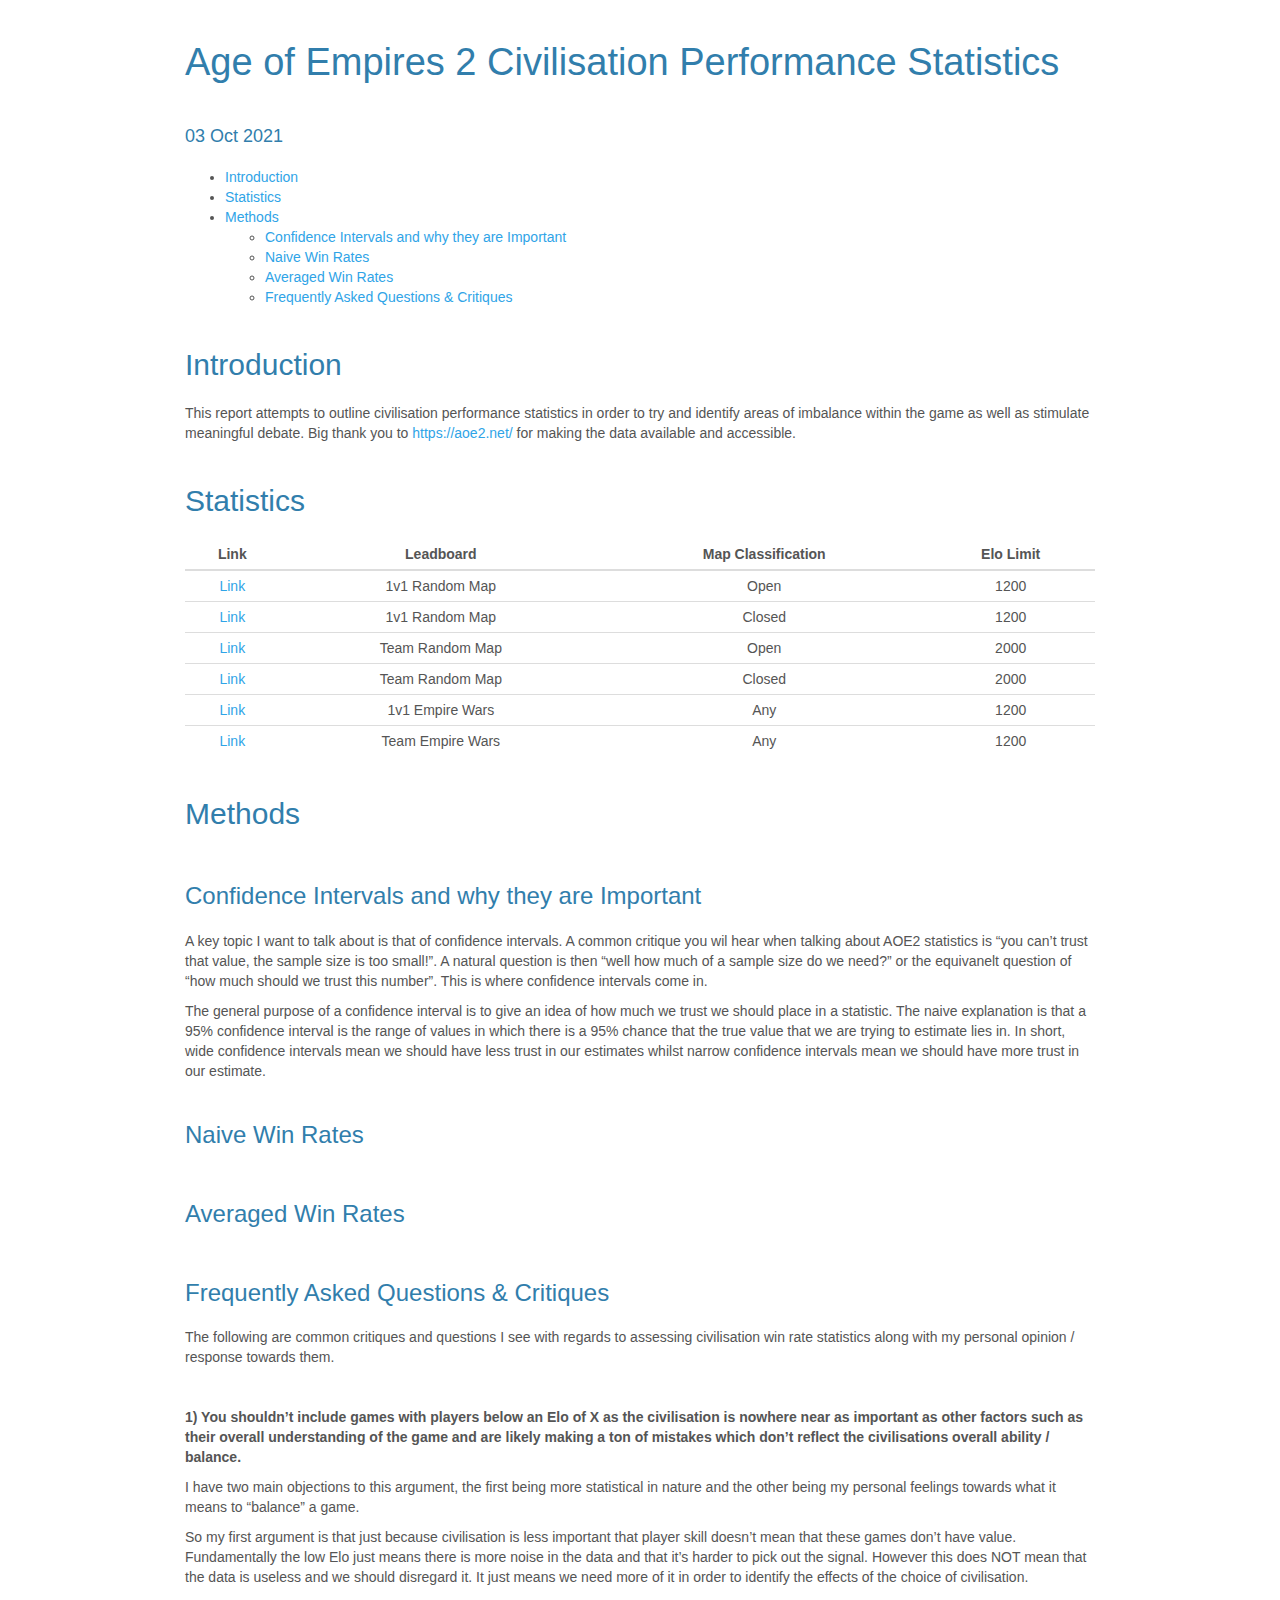
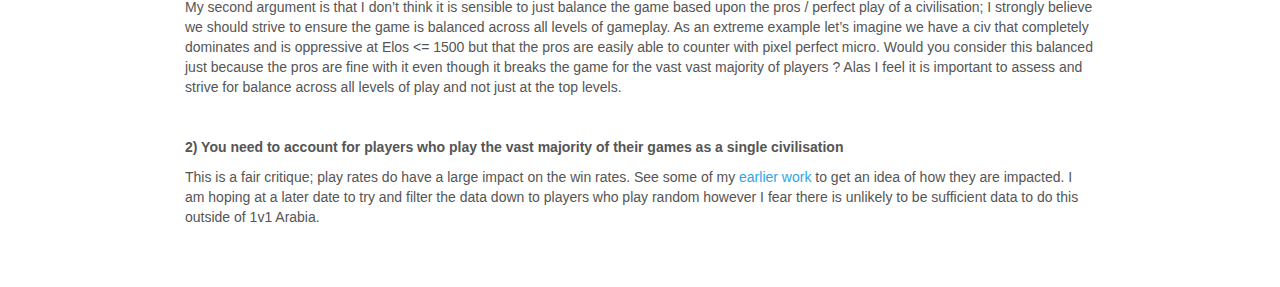
==== outputs/index.html @ db95873b "v2 more update" ====
<!DOCTYPE html>

<html>

<head>

<meta charset="utf-8" />
<meta name="generator" content="pandoc" />
<meta http-equiv="X-UA-Compatible" content="IE=EDGE" />



<meta name="date" content="2021-10-03" />

<title>Age of Empires 2 Civilisation Performance Statistics</title>

<script>/*! jQuery v1.11.3 | (c) 2005, 2015 jQuery Foundation, Inc. | jquery.org/license */
!function(a,b){"object"==typeof module&&"object"==typeof module.exports?module.exports=a.document?b(a,!0):function(a){if(!a.document)throw new Error("jQuery requires a window with a document");return b(a)}:b(a)}("undefined"!=typeof window?window:this,function(a,b){var c=[],d=c.slice,e=c.concat,f=c.push,g=c.indexOf,h={},i=h.toString,j=h.hasOwnProperty,k={},l="1.11.3",m=function(a,b){return new m.fn.init(a,b)},n=/^[\s\uFEFF\xA0]+|[\s\uFEFF\xA0]+$/g,o=/^-ms-/,p=/-([\da-z])/gi,q=function(a,b){return b.toUpperCase()};m.fn=m.prototype={jquery:l,constructor:m,selector:"",length:0,toArray:function(){return d.call(this)},get:function(a){return null!=a?0>a?this[a+this.length]:this[a]:d.call(this)},pushStack:function(a){var b=m.merge(this.constructor(),a);return b.prevObject=this,b.context=this.context,b},each:function(a,b){return m.each(this,a,b)},map:function(a){return this.pushStack(m.map(this,function(b,c){return a.call(b,c,b)}))},slice:function(){return this.pushStack(d.apply(this,arguments))},first:function(){return this.eq(0)},last:function(){return this.eq(-1)},eq:function(a){var b=this.length,c=+a+(0>a?b:0);return this.pushStack(c>=0&&b>c?[this[c]]:[])},end:function(){return this.prevObject||this.constructor(null)},push:f,sort:c.sort,splice:c.splice},m.extend=m.fn.extend=function(){var a,b,c,d,e,f,g=arguments[0]||{},h=1,i=arguments.length,j=!1;for("boolean"==typeof g&&(j=g,g=arguments[h]||{},h++),"object"==typeof g||m.isFunction(g)||(g={}),h===i&&(g=this,h--);i>h;h++)if(null!=(e=arguments[h]))for(d in e)a=g[d],c=e[d],g!==c&&(j&&c&&(m.isPlainObject(c)||(b=m.isArray(c)))?(b?(b=!1,f=a&&m.isArray(a)?a:[]):f=a&&m.isPlainObject(a)?a:{},g[d]=m.extend(j,f,c)):void 0!==c&&(g[d]=c));return g},m.extend({expando:"jQuery"+(l+Math.random()).replace(/\D/g,""),isReady:!0,error:function(a){throw new Error(a)},noop:function(){},isFunction:function(a){return"function"===m.type(a)},isArray:Array.isArray||function(a){return"array"===m.type(a)},isWindow:function(a){return null!=a&&a==a.window},isNumeric:function(a){return!m.isArray(a)&&a-parseFloat(a)+1>=0},isEmptyObject:function(a){var b;for(b in a)return!1;return!0},isPlainObject:function(a){var b;if(!a||"object"!==m.type(a)||a.nodeType||m.isWindow(a))return!1;try{if(a.constructor&&!j.call(a,"constructor")&&!j.call(a.constructor.prototype,"isPrototypeOf"))return!1}catch(c){return!1}if(k.ownLast)for(b in a)return j.call(a,b);for(b in a);return void 0===b||j.call(a,b)},type:function(a){return null==a?a+"":"object"==typeof a||"function"==typeof a?h[i.call(a)]||"object":typeof a},globalEval:function(b){b&&m.trim(b)&&(a.execScript||function(b){a.eval.call(a,b)})(b)},camelCase:function(a){return a.replace(o,"ms-").replace(p,q)},nodeName:function(a,b){return a.nodeName&&a.nodeName.toLowerCase()===b.toLowerCase()},each:function(a,b,c){var d,e=0,f=a.length,g=r(a);if(c){if(g){for(;f>e;e++)if(d=b.apply(a[e],c),d===!1)break}else for(e in a)if(d=b.apply(a[e],c),d===!1)break}else if(g){for(;f>e;e++)if(d=b.call(a[e],e,a[e]),d===!1)break}else for(e in a)if(d=b.call(a[e],e,a[e]),d===!1)break;return a},trim:function(a){return null==a?"":(a+"").replace(n,"")},makeArray:function(a,b){var c=b||[];return null!=a&&(r(Object(a))?m.merge(c,"string"==typeof a?[a]:a):f.call(c,a)),c},inArray:function(a,b,c){var d;if(b){if(g)return g.call(b,a,c);for(d=b.length,c=c?0>c?Math.max(0,d+c):c:0;d>c;c++)if(c in b&&b[c]===a)return c}return-1},merge:function(a,b){var c=+b.length,d=0,e=a.length;while(c>d)a[e++]=b[d++];if(c!==c)while(void 0!==b[d])a[e++]=b[d++];return a.length=e,a},grep:function(a,b,c){for(var d,e=[],f=0,g=a.length,h=!c;g>f;f++)d=!b(a[f],f),d!==h&&e.push(a[f]);return e},map:function(a,b,c){var d,f=0,g=a.length,h=r(a),i=[];if(h)for(;g>f;f++)d=b(a[f],f,c),null!=d&&i.push(d);else for(f in a)d=b(a[f],f,c),null!=d&&i.push(d);return e.apply([],i)},guid:1,proxy:function(a,b){var c,e,f;return"string"==typeof b&&(f=a[b],b=a,a=f),m.isFunction(a)?(c=d.call(arguments,2),e=function(){return a.apply(b||this,c.concat(d.call(arguments)))},e.guid=a.guid=a.guid||m.guid++,e):void 0},now:function(){return+new Date},support:k}),m.each("Boolean Number String Function Array Date RegExp Object Error".split(" "),function(a,b){h["[object "+b+"]"]=b.toLowerCase()});function r(a){var b="length"in a&&a.length,c=m.type(a);return"function"===c||m.isWindow(a)?!1:1===a.nodeType&&b?!0:"array"===c||0===b||"number"==typeof b&&b>0&&b-1 in a}var s=function(a){var b,c,d,e,f,g,h,i,j,k,l,m,n,o,p,q,r,s,t,u="sizzle"+1*new Date,v=a.document,w=0,x=0,y=ha(),z=ha(),A=ha(),B=function(a,b){return a===b&&(l=!0),0},C=1<<31,D={}.hasOwnProperty,E=[],F=E.pop,G=E.push,H=E.push,I=E.slice,J=function(a,b){for(var c=0,d=a.length;d>c;c++)if(a[c]===b)return c;return-1},K="checked|selected|async|autofocus|autoplay|controls|defer|disabled|hidden|ismap|loop|multiple|open|readonly|required|scoped",L="[\\x20\\t\\r\\n\\f]",M="(?:\\\\.|[\\w-]|[^\\x00-\\xa0])+",N=M.replace("w","w#"),O="\\["+L+"*("+M+")(?:"+L+"*([*^$|!~]?=)"+L+"*(?:'((?:\\\\.|[^\\\\'])*)'|\"((?:\\\\.|[^\\\\\"])*)\"|("+N+"))|)"+L+"*\\]",P=":("+M+")(?:\\((('((?:\\\\.|[^\\\\'])*)'|\"((?:\\\\.|[^\\\\\"])*)\")|((?:\\\\.|[^\\\\()[\\]]|"+O+")*)|.*)\\)|)",Q=new RegExp(L+"+","g"),R=new RegExp("^"+L+"+|((?:^|[^\\\\])(?:\\\\.)*)"+L+"+$","g"),S=new RegExp("^"+L+"*,"+L+"*"),T=new RegExp("^"+L+"*([>+~]|"+L+")"+L+"*"),U=new RegExp("="+L+"*([^\\]'\"]*?)"+L+"*\\]","g"),V=new RegExp(P),W=new RegExp("^"+N+"$"),X={ID:new RegExp("^#("+M+")"),CLASS:new RegExp("^\\.("+M+")"),TAG:new RegExp("^("+M.replace("w","w*")+")"),ATTR:new RegExp("^"+O),PSEUDO:new RegExp("^"+P),CHILD:new RegExp("^:(only|first|last|nth|nth-last)-(child|of-type)(?:\\("+L+"*(even|odd|(([+-]|)(\\d*)n|)"+L+"*(?:([+-]|)"+L+"*(\\d+)|))"+L+"*\\)|)","i"),bool:new RegExp("^(?:"+K+")$","i"),needsContext:new RegExp("^"+L+"*[>+~]|:(even|odd|eq|gt|lt|nth|first|last)(?:\\("+L+"*((?:-\\d)?\\d*)"+L+"*\\)|)(?=[^-]|$)","i")},Y=/^(?:input|select|textarea|button)$/i,Z=/^h\d$/i,$=/^[^{]+\{\s*\[native \w/,_=/^(?:#([\w-]+)|(\w+)|\.([\w-]+))$/,aa=/[+~]/,ba=/'|\\/g,ca=new RegExp("\\\\([\\da-f]{1,6}"+L+"?|("+L+")|.)","ig"),da=function(a,b,c){var d="0x"+b-65536;return d!==d||c?b:0>d?String.fromCharCode(d+65536):String.fromCharCode(d>>10|55296,1023&d|56320)},ea=function(){m()};try{H.apply(E=I.call(v.childNodes),v.childNodes),E[v.childNodes.length].nodeType}catch(fa){H={apply:E.length?function(a,b){G.apply(a,I.call(b))}:function(a,b){var c=a.length,d=0;while(a[c++]=b[d++]);a.length=c-1}}}function ga(a,b,d,e){var f,h,j,k,l,o,r,s,w,x;if((b?b.ownerDocument||b:v)!==n&&m(b),b=b||n,d=d||[],k=b.nodeType,"string"!=typeof a||!a||1!==k&&9!==k&&11!==k)return d;if(!e&&p){if(11!==k&&(f=_.exec(a)))if(j=f[1]){if(9===k){if(h=b.getElementById(j),!h||!h.parentNode)return d;if(h.id===j)return d.push(h),d}else if(b.ownerDocument&&(h=b.ownerDocument.getElementById(j))&&t(b,h)&&h.id===j)return d.push(h),d}else{if(f[2])return H.apply(d,b.getElementsByTagName(a)),d;if((j=f[3])&&c.getElementsByClassName)return H.apply(d,b.getElementsByClassName(j)),d}if(c.qsa&&(!q||!q.test(a))){if(s=r=u,w=b,x=1!==k&&a,1===k&&"object"!==b.nodeName.toLowerCase()){o=g(a),(r=b.getAttribute("id"))?s=r.replace(ba,"\\$&"):b.setAttribute("id",s),s="[id='"+s+"'] ",l=o.length;while(l--)o[l]=s+ra(o[l]);w=aa.test(a)&&pa(b.parentNode)||b,x=o.join(",")}if(x)try{return H.apply(d,w.querySelectorAll(x)),d}catch(y){}finally{r||b.removeAttribute("id")}}}return i(a.replace(R,"$1"),b,d,e)}function ha(){var a=[];function b(c,e){return a.push(c+" ")>d.cacheLength&&delete b[a.shift()],b[c+" "]=e}return b}function ia(a){return a[u]=!0,a}function ja(a){var b=n.createElement("div");try{return!!a(b)}catch(c){return!1}finally{b.parentNode&&b.parentNode.removeChild(b),b=null}}function ka(a,b){var c=a.split("|"),e=a.length;while(e--)d.attrHandle[c[e]]=b}function la(a,b){var c=b&&a,d=c&&1===a.nodeType&&1===b.nodeType&&(~b.sourceIndex||C)-(~a.sourceIndex||C);if(d)return d;if(c)while(c=c.nextSibling)if(c===b)return-1;return a?1:-1}function ma(a){return function(b){var c=b.nodeName.toLowerCase();return"input"===c&&b.type===a}}function na(a){return function(b){var c=b.nodeName.toLowerCase();return("input"===c||"button"===c)&&b.type===a}}function oa(a){return ia(function(b){return b=+b,ia(function(c,d){var e,f=a([],c.length,b),g=f.length;while(g--)c[e=f[g]]&&(c[e]=!(d[e]=c[e]))})})}function pa(a){return a&&"undefined"!=typeof a.getElementsByTagName&&a}c=ga.support={},f=ga.isXML=function(a){var b=a&&(a.ownerDocument||a).documentElement;return b?"HTML"!==b.nodeName:!1},m=ga.setDocument=function(a){var b,e,g=a?a.ownerDocument||a:v;return g!==n&&9===g.nodeType&&g.documentElement?(n=g,o=g.documentElement,e=g.defaultView,e&&e!==e.top&&(e.addEventListener?e.addEventListener("unload",ea,!1):e.attachEvent&&e.attachEvent("onunload",ea)),p=!f(g),c.attributes=ja(function(a){return a.className="i",!a.getAttribute("className")}),c.getElementsByTagName=ja(function(a){return a.appendChild(g.createComment("")),!a.getElementsByTagName("*").length}),c.getElementsByClassName=$.test(g.getElementsByClassName),c.getById=ja(function(a){return o.appendChild(a).id=u,!g.getElementsByName||!g.getElementsByName(u).length}),c.getById?(d.find.ID=function(a,b){if("undefined"!=typeof b.getElementById&&p){var c=b.getElementById(a);return c&&c.parentNode?[c]:[]}},d.filter.ID=function(a){var b=a.replace(ca,da);return function(a){return a.getAttribute("id")===b}}):(delete d.find.ID,d.filter.ID=function(a){var b=a.replace(ca,da);return function(a){var c="undefined"!=typeof a.getAttributeNode&&a.getAttributeNode("id");return c&&c.value===b}}),d.find.TAG=c.getElementsByTagName?function(a,b){return"undefined"!=typeof b.getElementsByTagName?b.getElementsByTagName(a):c.qsa?b.querySelectorAll(a):void 0}:function(a,b){var c,d=[],e=0,f=b.getElementsByTagName(a);if("*"===a){while(c=f[e++])1===c.nodeType&&d.push(c);return d}return f},d.find.CLASS=c.getElementsByClassName&&function(a,b){return p?b.getElementsByClassName(a):void 0},r=[],q=[],(c.qsa=$.test(g.querySelectorAll))&&(ja(function(a){o.appendChild(a).innerHTML="<a id='"+u+"'></a><select id='"+u+"-\f]' msallowcapture=''><option selected=''></option></select>",a.querySelectorAll("[msallowcapture^='']").length&&q.push("[*^$]="+L+"*(?:''|\"\")"),a.querySelectorAll("[selected]").length||q.push("\\["+L+"*(?:value|"+K+")"),a.querySelectorAll("[id~="+u+"-]").length||q.push("~="),a.querySelectorAll(":checked").length||q.push(":checked"),a.querySelectorAll("a#"+u+"+*").length||q.push(".#.+[+~]")}),ja(function(a){var b=g.createElement("input");b.setAttribute("type","hidden"),a.appendChild(b).setAttribute("name","D"),a.querySelectorAll("[name=d]").length&&q.push("name"+L+"*[*^$|!~]?="),a.querySelectorAll(":enabled").length||q.push(":enabled",":disabled"),a.querySelectorAll("*,:x"),q.push(",.*:")})),(c.matchesSelector=$.test(s=o.matches||o.webkitMatchesSelector||o.mozMatchesSelector||o.oMatchesSelector||o.msMatchesSelector))&&ja(function(a){c.disconnectedMatch=s.call(a,"div"),s.call(a,"[s!='']:x"),r.push("!=",P)}),q=q.length&&new RegExp(q.join("|")),r=r.length&&new RegExp(r.join("|")),b=$.test(o.compareDocumentPosition),t=b||$.test(o.contains)?function(a,b){var c=9===a.nodeType?a.documentElement:a,d=b&&b.parentNode;return a===d||!(!d||1!==d.nodeType||!(c.contains?c.contains(d):a.compareDocumentPosition&&16&a.compareDocumentPosition(d)))}:function(a,b){if(b)while(b=b.parentNode)if(b===a)return!0;return!1},B=b?function(a,b){if(a===b)return l=!0,0;var d=!a.compareDocumentPosition-!b.compareDocumentPosition;return d?d:(d=(a.ownerDocument||a)===(b.ownerDocument||b)?a.compareDocumentPosition(b):1,1&d||!c.sortDetached&&b.compareDocumentPosition(a)===d?a===g||a.ownerDocument===v&&t(v,a)?-1:b===g||b.ownerDocument===v&&t(v,b)?1:k?J(k,a)-J(k,b):0:4&d?-1:1)}:function(a,b){if(a===b)return l=!0,0;var c,d=0,e=a.parentNode,f=b.parentNode,h=[a],i=[b];if(!e||!f)return a===g?-1:b===g?1:e?-1:f?1:k?J(k,a)-J(k,b):0;if(e===f)return la(a,b);c=a;while(c=c.parentNode)h.unshift(c);c=b;while(c=c.parentNode)i.unshift(c);while(h[d]===i[d])d++;return d?la(h[d],i[d]):h[d]===v?-1:i[d]===v?1:0},g):n},ga.matches=function(a,b){return ga(a,null,null,b)},ga.matchesSelector=function(a,b){if((a.ownerDocument||a)!==n&&m(a),b=b.replace(U,"='$1']"),!(!c.matchesSelector||!p||r&&r.test(b)||q&&q.test(b)))try{var d=s.call(a,b);if(d||c.disconnectedMatch||a.document&&11!==a.document.nodeType)return d}catch(e){}return ga(b,n,null,[a]).length>0},ga.contains=function(a,b){return(a.ownerDocument||a)!==n&&m(a),t(a,b)},ga.attr=function(a,b){(a.ownerDocument||a)!==n&&m(a);var e=d.attrHandle[b.toLowerCase()],f=e&&D.call(d.attrHandle,b.toLowerCase())?e(a,b,!p):void 0;return void 0!==f?f:c.attributes||!p?a.getAttribute(b):(f=a.getAttributeNode(b))&&f.specified?f.value:null},ga.error=function(a){throw new Error("Syntax error, unrecognized expression: "+a)},ga.uniqueSort=function(a){var b,d=[],e=0,f=0;if(l=!c.detectDuplicates,k=!c.sortStable&&a.slice(0),a.sort(B),l){while(b=a[f++])b===a[f]&&(e=d.push(f));while(e--)a.splice(d[e],1)}return k=null,a},e=ga.getText=function(a){var b,c="",d=0,f=a.nodeType;if(f){if(1===f||9===f||11===f){if("string"==typeof a.textContent)return a.textContent;for(a=a.firstChild;a;a=a.nextSibling)c+=e(a)}else if(3===f||4===f)return a.nodeValue}else while(b=a[d++])c+=e(b);return c},d=ga.selectors={cacheLength:50,createPseudo:ia,match:X,attrHandle:{},find:{},relative:{">":{dir:"parentNode",first:!0}," ":{dir:"parentNode"},"+":{dir:"previousSibling",first:!0},"~":{dir:"previousSibling"}},preFilter:{ATTR:function(a){return a[1]=a[1].replace(ca,da),a[3]=(a[3]||a[4]||a[5]||"").replace(ca,da),"~="===a[2]&&(a[3]=" "+a[3]+" "),a.slice(0,4)},CHILD:function(a){return a[1]=a[1].toLowerCase(),"nth"===a[1].slice(0,3)?(a[3]||ga.error(a[0]),a[4]=+(a[4]?a[5]+(a[6]||1):2*("even"===a[3]||"odd"===a[3])),a[5]=+(a[7]+a[8]||"odd"===a[3])):a[3]&&ga.error(a[0]),a},PSEUDO:function(a){var b,c=!a[6]&&a[2];return X.CHILD.test(a[0])?null:(a[3]?a[2]=a[4]||a[5]||"":c&&V.test(c)&&(b=g(c,!0))&&(b=c.indexOf(")",c.length-b)-c.length)&&(a[0]=a[0].slice(0,b),a[2]=c.slice(0,b)),a.slice(0,3))}},filter:{TAG:function(a){var b=a.replace(ca,da).toLowerCase();return"*"===a?function(){return!0}:function(a){return a.nodeName&&a.nodeName.toLowerCase()===b}},CLASS:function(a){var b=y[a+" "];return b||(b=new RegExp("(^|"+L+")"+a+"("+L+"|$)"))&&y(a,function(a){return b.test("string"==typeof a.className&&a.className||"undefined"!=typeof a.getAttribute&&a.getAttribute("class")||"")})},ATTR:function(a,b,c){return function(d){var e=ga.attr(d,a);return null==e?"!="===b:b?(e+="","="===b?e===c:"!="===b?e!==c:"^="===b?c&&0===e.indexOf(c):"*="===b?c&&e.indexOf(c)>-1:"$="===b?c&&e.slice(-c.length)===c:"~="===b?(" "+e.replace(Q," ")+" ").indexOf(c)>-1:"|="===b?e===c||e.slice(0,c.length+1)===c+"-":!1):!0}},CHILD:function(a,b,c,d,e){var f="nth"!==a.slice(0,3),g="last"!==a.slice(-4),h="of-type"===b;return 1===d&&0===e?function(a){return!!a.parentNode}:function(b,c,i){var j,k,l,m,n,o,p=f!==g?"nextSibling":"previousSibling",q=b.parentNode,r=h&&b.nodeName.toLowerCase(),s=!i&&!h;if(q){if(f){while(p){l=b;while(l=l[p])if(h?l.nodeName.toLowerCase()===r:1===l.nodeType)return!1;o=p="only"===a&&!o&&"nextSibling"}return!0}if(o=[g?q.firstChild:q.lastChild],g&&s){k=q[u]||(q[u]={}),j=k[a]||[],n=j[0]===w&&j[1],m=j[0]===w&&j[2],l=n&&q.childNodes[n];while(l=++n&&l&&l[p]||(m=n=0)||o.pop())if(1===l.nodeType&&++m&&l===b){k[a]=[w,n,m];break}}else if(s&&(j=(b[u]||(b[u]={}))[a])&&j[0]===w)m=j[1];else while(l=++n&&l&&l[p]||(m=n=0)||o.pop())if((h?l.nodeName.toLowerCase()===r:1===l.nodeType)&&++m&&(s&&((l[u]||(l[u]={}))[a]=[w,m]),l===b))break;return m-=e,m===d||m%d===0&&m/d>=0}}},PSEUDO:function(a,b){var c,e=d.pseudos[a]||d.setFilters[a.toLowerCase()]||ga.error("unsupported pseudo: "+a);return e[u]?e(b):e.length>1?(c=[a,a,"",b],d.setFilters.hasOwnProperty(a.toLowerCase())?ia(function(a,c){var d,f=e(a,b),g=f.length;while(g--)d=J(a,f[g]),a[d]=!(c[d]=f[g])}):function(a){return e(a,0,c)}):e}},pseudos:{not:ia(function(a){var b=[],c=[],d=h(a.replace(R,"$1"));return d[u]?ia(function(a,b,c,e){var f,g=d(a,null,e,[]),h=a.length;while(h--)(f=g[h])&&(a[h]=!(b[h]=f))}):function(a,e,f){return b[0]=a,d(b,null,f,c),b[0]=null,!c.pop()}}),has:ia(function(a){return function(b){return ga(a,b).length>0}}),contains:ia(function(a){return a=a.replace(ca,da),function(b){return(b.textContent||b.innerText||e(b)).indexOf(a)>-1}}),lang:ia(function(a){return W.test(a||"")||ga.error("unsupported lang: "+a),a=a.replace(ca,da).toLowerCase(),function(b){var c;do if(c=p?b.lang:b.getAttribute("xml:lang")||b.getAttribute("lang"))return c=c.toLowerCase(),c===a||0===c.indexOf(a+"-");while((b=b.parentNode)&&1===b.nodeType);return!1}}),target:function(b){var c=a.location&&a.location.hash;return c&&c.slice(1)===b.id},root:function(a){return a===o},focus:function(a){return a===n.activeElement&&(!n.hasFocus||n.hasFocus())&&!!(a.type||a.href||~a.tabIndex)},enabled:function(a){return a.disabled===!1},disabled:function(a){return a.disabled===!0},checked:function(a){var b=a.nodeName.toLowerCase();return"input"===b&&!!a.checked||"option"===b&&!!a.selected},selected:function(a){return a.parentNode&&a.parentNode.selectedIndex,a.selected===!0},empty:function(a){for(a=a.firstChild;a;a=a.nextSibling)if(a.nodeType<6)return!1;return!0},parent:function(a){return!d.pseudos.empty(a)},header:function(a){return Z.test(a.nodeName)},input:function(a){return Y.test(a.nodeName)},button:function(a){var b=a.nodeName.toLowerCase();return"input"===b&&"button"===a.type||"button"===b},text:function(a){var b;return"input"===a.nodeName.toLowerCase()&&"text"===a.type&&(null==(b=a.getAttribute("type"))||"text"===b.toLowerCase())},first:oa(function(){return[0]}),last:oa(function(a,b){return[b-1]}),eq:oa(function(a,b,c){return[0>c?c+b:c]}),even:oa(function(a,b){for(var c=0;b>c;c+=2)a.push(c);return a}),odd:oa(function(a,b){for(var c=1;b>c;c+=2)a.push(c);return a}),lt:oa(function(a,b,c){for(var d=0>c?c+b:c;--d>=0;)a.push(d);return a}),gt:oa(function(a,b,c){for(var d=0>c?c+b:c;++d<b;)a.push(d);return a})}},d.pseudos.nth=d.pseudos.eq;for(b in{radio:!0,checkbox:!0,file:!0,password:!0,image:!0})d.pseudos[b]=ma(b);for(b in{submit:!0,reset:!0})d.pseudos[b]=na(b);function qa(){}qa.prototype=d.filters=d.pseudos,d.setFilters=new qa,g=ga.tokenize=function(a,b){var c,e,f,g,h,i,j,k=z[a+" "];if(k)return b?0:k.slice(0);h=a,i=[],j=d.preFilter;while(h){(!c||(e=S.exec(h)))&&(e&&(h=h.slice(e[0].length)||h),i.push(f=[])),c=!1,(e=T.exec(h))&&(c=e.shift(),f.push({value:c,type:e[0].replace(R," ")}),h=h.slice(c.length));for(g in d.filter)!(e=X[g].exec(h))||j[g]&&!(e=j[g](e))||(c=e.shift(),f.push({value:c,type:g,matches:e}),h=h.slice(c.length));if(!c)break}return b?h.length:h?ga.error(a):z(a,i).slice(0)};function ra(a){for(var b=0,c=a.length,d="";c>b;b++)d+=a[b].value;return d}function sa(a,b,c){var d=b.dir,e=c&&"parentNode"===d,f=x++;return b.first?function(b,c,f){while(b=b[d])if(1===b.nodeType||e)return a(b,c,f)}:function(b,c,g){var h,i,j=[w,f];if(g){while(b=b[d])if((1===b.nodeType||e)&&a(b,c,g))return!0}else while(b=b[d])if(1===b.nodeType||e){if(i=b[u]||(b[u]={}),(h=i[d])&&h[0]===w&&h[1]===f)return j[2]=h[2];if(i[d]=j,j[2]=a(b,c,g))return!0}}}function ta(a){return a.length>1?function(b,c,d){var e=a.length;while(e--)if(!a[e](b,c,d))return!1;return!0}:a[0]}function ua(a,b,c){for(var d=0,e=b.length;e>d;d++)ga(a,b[d],c);return c}function va(a,b,c,d,e){for(var f,g=[],h=0,i=a.length,j=null!=b;i>h;h++)(f=a[h])&&(!c||c(f,d,e))&&(g.push(f),j&&b.push(h));return g}function wa(a,b,c,d,e,f){return d&&!d[u]&&(d=wa(d)),e&&!e[u]&&(e=wa(e,f)),ia(function(f,g,h,i){var j,k,l,m=[],n=[],o=g.length,p=f||ua(b||"*",h.nodeType?[h]:h,[]),q=!a||!f&&b?p:va(p,m,a,h,i),r=c?e||(f?a:o||d)?[]:g:q;if(c&&c(q,r,h,i),d){j=va(r,n),d(j,[],h,i),k=j.length;while(k--)(l=j[k])&&(r[n[k]]=!(q[n[k]]=l))}if(f){if(e||a){if(e){j=[],k=r.length;while(k--)(l=r[k])&&j.push(q[k]=l);e(null,r=[],j,i)}k=r.length;while(k--)(l=r[k])&&(j=e?J(f,l):m[k])>-1&&(f[j]=!(g[j]=l))}}else r=va(r===g?r.splice(o,r.length):r),e?e(null,g,r,i):H.apply(g,r)})}function xa(a){for(var b,c,e,f=a.length,g=d.relative[a[0].type],h=g||d.relative[" "],i=g?1:0,k=sa(function(a){return a===b},h,!0),l=sa(function(a){return J(b,a)>-1},h,!0),m=[function(a,c,d){var e=!g&&(d||c!==j)||((b=c).nodeType?k(a,c,d):l(a,c,d));return b=null,e}];f>i;i++)if(c=d.relative[a[i].type])m=[sa(ta(m),c)];else{if(c=d.filter[a[i].type].apply(null,a[i].matches),c[u]){for(e=++i;f>e;e++)if(d.relative[a[e].type])break;return wa(i>1&&ta(m),i>1&&ra(a.slice(0,i-1).concat({value:" "===a[i-2].type?"*":""})).replace(R,"$1"),c,e>i&&xa(a.slice(i,e)),f>e&&xa(a=a.slice(e)),f>e&&ra(a))}m.push(c)}return ta(m)}function ya(a,b){var c=b.length>0,e=a.length>0,f=function(f,g,h,i,k){var l,m,o,p=0,q="0",r=f&&[],s=[],t=j,u=f||e&&d.find.TAG("*",k),v=w+=null==t?1:Math.random()||.1,x=u.length;for(k&&(j=g!==n&&g);q!==x&&null!=(l=u[q]);q++){if(e&&l){m=0;while(o=a[m++])if(o(l,g,h)){i.push(l);break}k&&(w=v)}c&&((l=!o&&l)&&p--,f&&r.push(l))}if(p+=q,c&&q!==p){m=0;while(o=b[m++])o(r,s,g,h);if(f){if(p>0)while(q--)r[q]||s[q]||(s[q]=F.call(i));s=va(s)}H.apply(i,s),k&&!f&&s.length>0&&p+b.length>1&&ga.uniqueSort(i)}return k&&(w=v,j=t),r};return c?ia(f):f}return h=ga.compile=function(a,b){var c,d=[],e=[],f=A[a+" "];if(!f){b||(b=g(a)),c=b.length;while(c--)f=xa(b[c]),f[u]?d.push(f):e.push(f);f=A(a,ya(e,d)),f.selector=a}return f},i=ga.select=function(a,b,e,f){var i,j,k,l,m,n="function"==typeof a&&a,o=!f&&g(a=n.selector||a);if(e=e||[],1===o.length){if(j=o[0]=o[0].slice(0),j.length>2&&"ID"===(k=j[0]).type&&c.getById&&9===b.nodeType&&p&&d.relative[j[1].type]){if(b=(d.find.ID(k.matches[0].replace(ca,da),b)||[])[0],!b)return e;n&&(b=b.parentNode),a=a.slice(j.shift().value.length)}i=X.needsContext.test(a)?0:j.length;while(i--){if(k=j[i],d.relative[l=k.type])break;if((m=d.find[l])&&(f=m(k.matches[0].replace(ca,da),aa.test(j[0].type)&&pa(b.parentNode)||b))){if(j.splice(i,1),a=f.length&&ra(j),!a)return H.apply(e,f),e;break}}}return(n||h(a,o))(f,b,!p,e,aa.test(a)&&pa(b.parentNode)||b),e},c.sortStable=u.split("").sort(B).join("")===u,c.detectDuplicates=!!l,m(),c.sortDetached=ja(function(a){return 1&a.compareDocumentPosition(n.createElement("div"))}),ja(function(a){return a.innerHTML="<a href='#'></a>","#"===a.firstChild.getAttribute("href")})||ka("type|href|height|width",function(a,b,c){return c?void 0:a.getAttribute(b,"type"===b.toLowerCase()?1:2)}),c.attributes&&ja(function(a){return a.innerHTML="<input/>",a.firstChild.setAttribute("value",""),""===a.firstChild.getAttribute("value")})||ka("value",function(a,b,c){return c||"input"!==a.nodeName.toLowerCase()?void 0:a.defaultValue}),ja(function(a){return null==a.getAttribute("disabled")})||ka(K,function(a,b,c){var d;return c?void 0:a[b]===!0?b.toLowerCase():(d=a.getAttributeNode(b))&&d.specified?d.value:null}),ga}(a);m.find=s,m.expr=s.selectors,m.expr[":"]=m.expr.pseudos,m.unique=s.uniqueSort,m.text=s.getText,m.isXMLDoc=s.isXML,m.contains=s.contains;var t=m.expr.match.needsContext,u=/^<(\w+)\s*\/?>(?:<\/\1>|)$/,v=/^.[^:#\[\.,]*$/;function w(a,b,c){if(m.isFunction(b))return m.grep(a,function(a,d){return!!b.call(a,d,a)!==c});if(b.nodeType)return m.grep(a,function(a){return a===b!==c});if("string"==typeof b){if(v.test(b))return m.filter(b,a,c);b=m.filter(b,a)}return m.grep(a,function(a){return m.inArray(a,b)>=0!==c})}m.filter=function(a,b,c){var d=b[0];return c&&(a=":not("+a+")"),1===b.length&&1===d.nodeType?m.find.matchesSelector(d,a)?[d]:[]:m.find.matches(a,m.grep(b,function(a){return 1===a.nodeType}))},m.fn.extend({find:function(a){var b,c=[],d=this,e=d.length;if("string"!=typeof a)return this.pushStack(m(a).filter(function(){for(b=0;e>b;b++)if(m.contains(d[b],this))return!0}));for(b=0;e>b;b++)m.find(a,d[b],c);return c=this.pushStack(e>1?m.unique(c):c),c.selector=this.selector?this.selector+" "+a:a,c},filter:function(a){return this.pushStack(w(this,a||[],!1))},not:function(a){return this.pushStack(w(this,a||[],!0))},is:function(a){return!!w(this,"string"==typeof a&&t.test(a)?m(a):a||[],!1).length}});var x,y=a.document,z=/^(?:\s*(<[\w\W]+>)[^>]*|#([\w-]*))$/,A=m.fn.init=function(a,b){var c,d;if(!a)return this;if("string"==typeof a){if(c="<"===a.charAt(0)&&">"===a.charAt(a.length-1)&&a.length>=3?[null,a,null]:z.exec(a),!c||!c[1]&&b)return!b||b.jquery?(b||x).find(a):this.constructor(b).find(a);if(c[1]){if(b=b instanceof m?b[0]:b,m.merge(this,m.parseHTML(c[1],b&&b.nodeType?b.ownerDocument||b:y,!0)),u.test(c[1])&&m.isPlainObject(b))for(c in b)m.isFunction(this[c])?this[c](b[c]):this.attr(c,b[c]);return this}if(d=y.getElementById(c[2]),d&&d.parentNode){if(d.id!==c[2])return x.find(a);this.length=1,this[0]=d}return this.context=y,this.selector=a,this}return a.nodeType?(this.context=this[0]=a,this.length=1,this):m.isFunction(a)?"undefined"!=typeof x.ready?x.ready(a):a(m):(void 0!==a.selector&&(this.selector=a.selector,this.context=a.context),m.makeArray(a,this))};A.prototype=m.fn,x=m(y);var B=/^(?:parents|prev(?:Until|All))/,C={children:!0,contents:!0,next:!0,prev:!0};m.extend({dir:function(a,b,c){var d=[],e=a[b];while(e&&9!==e.nodeType&&(void 0===c||1!==e.nodeType||!m(e).is(c)))1===e.nodeType&&d.push(e),e=e[b];return d},sibling:function(a,b){for(var c=[];a;a=a.nextSibling)1===a.nodeType&&a!==b&&c.push(a);return c}}),m.fn.extend({has:function(a){var b,c=m(a,this),d=c.length;return this.filter(function(){for(b=0;d>b;b++)if(m.contains(this,c[b]))return!0})},closest:function(a,b){for(var c,d=0,e=this.length,f=[],g=t.test(a)||"string"!=typeof a?m(a,b||this.context):0;e>d;d++)for(c=this[d];c&&c!==b;c=c.parentNode)if(c.nodeType<11&&(g?g.index(c)>-1:1===c.nodeType&&m.find.matchesSelector(c,a))){f.push(c);break}return this.pushStack(f.length>1?m.unique(f):f)},index:function(a){return a?"string"==typeof a?m.inArray(this[0],m(a)):m.inArray(a.jquery?a[0]:a,this):this[0]&&this[0].parentNode?this.first().prevAll().length:-1},add:function(a,b){return this.pushStack(m.unique(m.merge(this.get(),m(a,b))))},addBack:function(a){return this.add(null==a?this.prevObject:this.prevObject.filter(a))}});function D(a,b){do a=a[b];while(a&&1!==a.nodeType);return a}m.each({parent:function(a){var b=a.parentNode;return b&&11!==b.nodeType?b:null},parents:function(a){return m.dir(a,"parentNode")},parentsUntil:function(a,b,c){return m.dir(a,"parentNode",c)},next:function(a){return D(a,"nextSibling")},prev:function(a){return D(a,"previousSibling")},nextAll:function(a){return m.dir(a,"nextSibling")},prevAll:function(a){return m.dir(a,"previousSibling")},nextUntil:function(a,b,c){return m.dir(a,"nextSibling",c)},prevUntil:function(a,b,c){return m.dir(a,"previousSibling",c)},siblings:function(a){return m.sibling((a.parentNode||{}).firstChild,a)},children:function(a){return m.sibling(a.firstChild)},contents:function(a){return m.nodeName(a,"iframe")?a.contentDocument||a.contentWindow.document:m.merge([],a.childNodes)}},function(a,b){m.fn[a]=function(c,d){var e=m.map(this,b,c);return"Until"!==a.slice(-5)&&(d=c),d&&"string"==typeof d&&(e=m.filter(d,e)),this.length>1&&(C[a]||(e=m.unique(e)),B.test(a)&&(e=e.reverse())),this.pushStack(e)}});var E=/\S+/g,F={};function G(a){var b=F[a]={};return m.each(a.match(E)||[],function(a,c){b[c]=!0}),b}m.Callbacks=function(a){a="string"==typeof a?F[a]||G(a):m.extend({},a);var b,c,d,e,f,g,h=[],i=!a.once&&[],j=function(l){for(c=a.memory&&l,d=!0,f=g||0,g=0,e=h.length,b=!0;h&&e>f;f++)if(h[f].apply(l[0],l[1])===!1&&a.stopOnFalse){c=!1;break}b=!1,h&&(i?i.length&&j(i.shift()):c?h=[]:k.disable())},k={add:function(){if(h){var d=h.length;!function f(b){m.each(b,function(b,c){var d=m.type(c);"function"===d?a.unique&&k.has(c)||h.push(c):c&&c.length&&"string"!==d&&f(c)})}(arguments),b?e=h.length:c&&(g=d,j(c))}return this},remove:function(){return h&&m.each(arguments,function(a,c){var d;while((d=m.inArray(c,h,d))>-1)h.splice(d,1),b&&(e>=d&&e--,f>=d&&f--)}),this},has:function(a){return a?m.inArray(a,h)>-1:!(!h||!h.length)},empty:function(){return h=[],e=0,this},disable:function(){return h=i=c=void 0,this},disabled:function(){return!h},lock:function(){return i=void 0,c||k.disable(),this},locked:function(){return!i},fireWith:function(a,c){return!h||d&&!i||(c=c||[],c=[a,c.slice?c.slice():c],b?i.push(c):j(c)),this},fire:function(){return k.fireWith(this,arguments),this},fired:function(){return!!d}};return k},m.extend({Deferred:function(a){var b=[["resolve","done",m.Callbacks("once memory"),"resolved"],["reject","fail",m.Callbacks("once memory"),"rejected"],["notify","progress",m.Callbacks("memory")]],c="pending",d={state:function(){return c},always:function(){return e.done(arguments).fail(arguments),this},then:function(){var a=arguments;return m.Deferred(function(c){m.each(b,function(b,f){var g=m.isFunction(a[b])&&a[b];e[f[1]](function(){var a=g&&g.apply(this,arguments);a&&m.isFunction(a.promise)?a.promise().done(c.resolve).fail(c.reject).progress(c.notify):c[f[0]+"With"](this===d?c.promise():this,g?[a]:arguments)})}),a=null}).promise()},promise:function(a){return null!=a?m.extend(a,d):d}},e={};return d.pipe=d.then,m.each(b,function(a,f){var g=f[2],h=f[3];d[f[1]]=g.add,h&&g.add(function(){c=h},b[1^a][2].disable,b[2][2].lock),e[f[0]]=function(){return e[f[0]+"With"](this===e?d:this,arguments),this},e[f[0]+"With"]=g.fireWith}),d.promise(e),a&&a.call(e,e),e},when:function(a){var b=0,c=d.call(arguments),e=c.length,f=1!==e||a&&m.isFunction(a.promise)?e:0,g=1===f?a:m.Deferred(),h=function(a,b,c){return function(e){b[a]=this,c[a]=arguments.length>1?d.call(arguments):e,c===i?g.notifyWith(b,c):--f||g.resolveWith(b,c)}},i,j,k;if(e>1)for(i=new Array(e),j=new Array(e),k=new Array(e);e>b;b++)c[b]&&m.isFunction(c[b].promise)?c[b].promise().done(h(b,k,c)).fail(g.reject).progress(h(b,j,i)):--f;return f||g.resolveWith(k,c),g.promise()}});var H;m.fn.ready=function(a){return m.ready.promise().done(a),this},m.extend({isReady:!1,readyWait:1,holdReady:function(a){a?m.readyWait++:m.ready(!0)},ready:function(a){if(a===!0?!--m.readyWait:!m.isReady){if(!y.body)return setTimeout(m.ready);m.isReady=!0,a!==!0&&--m.readyWait>0||(H.resolveWith(y,[m]),m.fn.triggerHandler&&(m(y).triggerHandler("ready"),m(y).off("ready")))}}});function I(){y.addEventListener?(y.removeEventListener("DOMContentLoaded",J,!1),a.removeEventListener("load",J,!1)):(y.detachEvent("onreadystatechange",J),a.detachEvent("onload",J))}function J(){(y.addEventListener||"load"===event.type||"complete"===y.readyState)&&(I(),m.ready())}m.ready.promise=function(b){if(!H)if(H=m.Deferred(),"complete"===y.readyState)setTimeout(m.ready);else if(y.addEventListener)y.addEventListener("DOMContentLoaded",J,!1),a.addEventListener("load",J,!1);else{y.attachEvent("onreadystatechange",J),a.attachEvent("onload",J);var c=!1;try{c=null==a.frameElement&&y.documentElement}catch(d){}c&&c.doScroll&&!function e(){if(!m.isReady){try{c.doScroll("left")}catch(a){return setTimeout(e,50)}I(),m.ready()}}()}return H.promise(b)};var K="undefined",L;for(L in m(k))break;k.ownLast="0"!==L,k.inlineBlockNeedsLayout=!1,m(function(){var a,b,c,d;c=y.getElementsByTagName("body")[0],c&&c.style&&(b=y.createElement("div"),d=y.createElement("div"),d.style.cssText="position:absolute;border:0;width:0;height:0;top:0;left:-9999px",c.appendChild(d).appendChild(b),typeof b.style.zoom!==K&&(b.style.cssText="display:inline;margin:0;border:0;padding:1px;width:1px;zoom:1",k.inlineBlockNeedsLayout=a=3===b.offsetWidth,a&&(c.style.zoom=1)),c.removeChild(d))}),function(){var a=y.createElement("div");if(null==k.deleteExpando){k.deleteExpando=!0;try{delete a.test}catch(b){k.deleteExpando=!1}}a=null}(),m.acceptData=function(a){var b=m.noData[(a.nodeName+" ").toLowerCase()],c=+a.nodeType||1;return 1!==c&&9!==c?!1:!b||b!==!0&&a.getAttribute("classid")===b};var M=/^(?:\{[\w\W]*\}|\[[\w\W]*\])$/,N=/([A-Z])/g;function O(a,b,c){if(void 0===c&&1===a.nodeType){var d="data-"+b.replace(N,"-$1").toLowerCase();if(c=a.getAttribute(d),"string"==typeof c){try{c="true"===c?!0:"false"===c?!1:"null"===c?null:+c+""===c?+c:M.test(c)?m.parseJSON(c):c}catch(e){}m.data(a,b,c)}else c=void 0}return c}function P(a){var b;for(b in a)if(("data"!==b||!m.isEmptyObject(a[b]))&&"toJSON"!==b)return!1;

return!0}function Q(a,b,d,e){if(m.acceptData(a)){var f,g,h=m.expando,i=a.nodeType,j=i?m.cache:a,k=i?a[h]:a[h]&&h;if(k&&j[k]&&(e||j[k].data)||void 0!==d||"string"!=typeof b)return k||(k=i?a[h]=c.pop()||m.guid++:h),j[k]||(j[k]=i?{}:{toJSON:m.noop}),("object"==typeof b||"function"==typeof b)&&(e?j[k]=m.extend(j[k],b):j[k].data=m.extend(j[k].data,b)),g=j[k],e||(g.data||(g.data={}),g=g.data),void 0!==d&&(g[m.camelCase(b)]=d),"string"==typeof b?(f=g[b],null==f&&(f=g[m.camelCase(b)])):f=g,f}}function R(a,b,c){if(m.acceptData(a)){var d,e,f=a.nodeType,g=f?m.cache:a,h=f?a[m.expando]:m.expando;if(g[h]){if(b&&(d=c?g[h]:g[h].data)){m.isArray(b)?b=b.concat(m.map(b,m.camelCase)):b in d?b=[b]:(b=m.camelCase(b),b=b in d?[b]:b.split(" ")),e=b.length;while(e--)delete d[b[e]];if(c?!P(d):!m.isEmptyObject(d))return}(c||(delete g[h].data,P(g[h])))&&(f?m.cleanData([a],!0):k.deleteExpando||g!=g.window?delete g[h]:g[h]=null)}}}m.extend({cache:{},noData:{"applet ":!0,"embed ":!0,"object ":"clsid:D27CDB6E-AE6D-11cf-96B8-444553540000"},hasData:function(a){return a=a.nodeType?m.cache[a[m.expando]]:a[m.expando],!!a&&!P(a)},data:function(a,b,c){return Q(a,b,c)},removeData:function(a,b){return R(a,b)},_data:function(a,b,c){return Q(a,b,c,!0)},_removeData:function(a,b){return R(a,b,!0)}}),m.fn.extend({data:function(a,b){var c,d,e,f=this[0],g=f&&f.attributes;if(void 0===a){if(this.length&&(e=m.data(f),1===f.nodeType&&!m._data(f,"parsedAttrs"))){c=g.length;while(c--)g[c]&&(d=g[c].name,0===d.indexOf("data-")&&(d=m.camelCase(d.slice(5)),O(f,d,e[d])));m._data(f,"parsedAttrs",!0)}return e}return"object"==typeof a?this.each(function(){m.data(this,a)}):arguments.length>1?this.each(function(){m.data(this,a,b)}):f?O(f,a,m.data(f,a)):void 0},removeData:function(a){return this.each(function(){m.removeData(this,a)})}}),m.extend({queue:function(a,b,c){var d;return a?(b=(b||"fx")+"queue",d=m._data(a,b),c&&(!d||m.isArray(c)?d=m._data(a,b,m.makeArray(c)):d.push(c)),d||[]):void 0},dequeue:function(a,b){b=b||"fx";var c=m.queue(a,b),d=c.length,e=c.shift(),f=m._queueHooks(a,b),g=function(){m.dequeue(a,b)};"inprogress"===e&&(e=c.shift(),d--),e&&("fx"===b&&c.unshift("inprogress"),delete f.stop,e.call(a,g,f)),!d&&f&&f.empty.fire()},_queueHooks:function(a,b){var c=b+"queueHooks";return m._data(a,c)||m._data(a,c,{empty:m.Callbacks("once memory").add(function(){m._removeData(a,b+"queue"),m._removeData(a,c)})})}}),m.fn.extend({queue:function(a,b){var c=2;return"string"!=typeof a&&(b=a,a="fx",c--),arguments.length<c?m.queue(this[0],a):void 0===b?this:this.each(function(){var c=m.queue(this,a,b);m._queueHooks(this,a),"fx"===a&&"inprogress"!==c[0]&&m.dequeue(this,a)})},dequeue:function(a){return this.each(function(){m.dequeue(this,a)})},clearQueue:function(a){return this.queue(a||"fx",[])},promise:function(a,b){var c,d=1,e=m.Deferred(),f=this,g=this.length,h=function(){--d||e.resolveWith(f,[f])};"string"!=typeof a&&(b=a,a=void 0),a=a||"fx";while(g--)c=m._data(f[g],a+"queueHooks"),c&&c.empty&&(d++,c.empty.add(h));return h(),e.promise(b)}});var S=/[+-]?(?:\d*\.|)\d+(?:[eE][+-]?\d+|)/.source,T=["Top","Right","Bottom","Left"],U=function(a,b){return a=b||a,"none"===m.css(a,"display")||!m.contains(a.ownerDocument,a)},V=m.access=function(a,b,c,d,e,f,g){var h=0,i=a.length,j=null==c;if("object"===m.type(c)){e=!0;for(h in c)m.access(a,b,h,c[h],!0,f,g)}else if(void 0!==d&&(e=!0,m.isFunction(d)||(g=!0),j&&(g?(b.call(a,d),b=null):(j=b,b=function(a,b,c){return j.call(m(a),c)})),b))for(;i>h;h++)b(a[h],c,g?d:d.call(a[h],h,b(a[h],c)));return e?a:j?b.call(a):i?b(a[0],c):f},W=/^(?:checkbox|radio)$/i;!function(){var a=y.createElement("input"),b=y.createElement("div"),c=y.createDocumentFragment();if(b.innerHTML="  <link/><table></table><a href='/a'>a</a><input type='checkbox'/>",k.leadingWhitespace=3===b.firstChild.nodeType,k.tbody=!b.getElementsByTagName("tbody").length,k.htmlSerialize=!!b.getElementsByTagName("link").length,k.html5Clone="<:nav></:nav>"!==y.createElement("nav").cloneNode(!0).outerHTML,a.type="checkbox",a.checked=!0,c.appendChild(a),k.appendChecked=a.checked,b.innerHTML="<textarea>x</textarea>",k.noCloneChecked=!!b.cloneNode(!0).lastChild.defaultValue,c.appendChild(b),b.innerHTML="<input type='radio' checked='checked' name='t'/>",k.checkClone=b.cloneNode(!0).cloneNode(!0).lastChild.checked,k.noCloneEvent=!0,b.attachEvent&&(b.attachEvent("onclick",function(){k.noCloneEvent=!1}),b.cloneNode(!0).click()),null==k.deleteExpando){k.deleteExpando=!0;try{delete b.test}catch(d){k.deleteExpando=!1}}}(),function(){var b,c,d=y.createElement("div");for(b in{submit:!0,change:!0,focusin:!0})c="on"+b,(k[b+"Bubbles"]=c in a)||(d.setAttribute(c,"t"),k[b+"Bubbles"]=d.attributes[c].expando===!1);d=null}();var X=/^(?:input|select|textarea)$/i,Y=/^key/,Z=/^(?:mouse|pointer|contextmenu)|click/,$=/^(?:focusinfocus|focusoutblur)$/,_=/^([^.]*)(?:\.(.+)|)$/;function aa(){return!0}function ba(){return!1}function ca(){try{return y.activeElement}catch(a){}}m.event={global:{},add:function(a,b,c,d,e){var f,g,h,i,j,k,l,n,o,p,q,r=m._data(a);if(r){c.handler&&(i=c,c=i.handler,e=i.selector),c.guid||(c.guid=m.guid++),(g=r.events)||(g=r.events={}),(k=r.handle)||(k=r.handle=function(a){return typeof m===K||a&&m.event.triggered===a.type?void 0:m.event.dispatch.apply(k.elem,arguments)},k.elem=a),b=(b||"").match(E)||[""],h=b.length;while(h--)f=_.exec(b[h])||[],o=q=f[1],p=(f[2]||"").split(".").sort(),o&&(j=m.event.special[o]||{},o=(e?j.delegateType:j.bindType)||o,j=m.event.special[o]||{},l=m.extend({type:o,origType:q,data:d,handler:c,guid:c.guid,selector:e,needsContext:e&&m.expr.match.needsContext.test(e),namespace:p.join(".")},i),(n=g[o])||(n=g[o]=[],n.delegateCount=0,j.setup&&j.setup.call(a,d,p,k)!==!1||(a.addEventListener?a.addEventListener(o,k,!1):a.attachEvent&&a.attachEvent("on"+o,k))),j.add&&(j.add.call(a,l),l.handler.guid||(l.handler.guid=c.guid)),e?n.splice(n.delegateCount++,0,l):n.push(l),m.event.global[o]=!0);a=null}},remove:function(a,b,c,d,e){var f,g,h,i,j,k,l,n,o,p,q,r=m.hasData(a)&&m._data(a);if(r&&(k=r.events)){b=(b||"").match(E)||[""],j=b.length;while(j--)if(h=_.exec(b[j])||[],o=q=h[1],p=(h[2]||"").split(".").sort(),o){l=m.event.special[o]||{},o=(d?l.delegateType:l.bindType)||o,n=k[o]||[],h=h[2]&&new RegExp("(^|\\.)"+p.join("\\.(?:.*\\.|)")+"(\\.|$)"),i=f=n.length;while(f--)g=n[f],!e&&q!==g.origType||c&&c.guid!==g.guid||h&&!h.test(g.namespace)||d&&d!==g.selector&&("**"!==d||!g.selector)||(n.splice(f,1),g.selector&&n.delegateCount--,l.remove&&l.remove.call(a,g));i&&!n.length&&(l.teardown&&l.teardown.call(a,p,r.handle)!==!1||m.removeEvent(a,o,r.handle),delete k[o])}else for(o in k)m.event.remove(a,o+b[j],c,d,!0);m.isEmptyObject(k)&&(delete r.handle,m._removeData(a,"events"))}},trigger:function(b,c,d,e){var f,g,h,i,k,l,n,o=[d||y],p=j.call(b,"type")?b.type:b,q=j.call(b,"namespace")?b.namespace.split("."):[];if(h=l=d=d||y,3!==d.nodeType&&8!==d.nodeType&&!$.test(p+m.event.triggered)&&(p.indexOf(".")>=0&&(q=p.split("."),p=q.shift(),q.sort()),g=p.indexOf(":")<0&&"on"+p,b=b[m.expando]?b:new m.Event(p,"object"==typeof b&&b),b.isTrigger=e?2:3,b.namespace=q.join("."),b.namespace_re=b.namespace?new RegExp("(^|\\.)"+q.join("\\.(?:.*\\.|)")+"(\\.|$)"):null,b.result=void 0,b.target||(b.target=d),c=null==c?[b]:m.makeArray(c,[b]),k=m.event.special[p]||{},e||!k.trigger||k.trigger.apply(d,c)!==!1)){if(!e&&!k.noBubble&&!m.isWindow(d)){for(i=k.delegateType||p,$.test(i+p)||(h=h.parentNode);h;h=h.parentNode)o.push(h),l=h;l===(d.ownerDocument||y)&&o.push(l.defaultView||l.parentWindow||a)}n=0;while((h=o[n++])&&!b.isPropagationStopped())b.type=n>1?i:k.bindType||p,f=(m._data(h,"events")||{})[b.type]&&m._data(h,"handle"),f&&f.apply(h,c),f=g&&h[g],f&&f.apply&&m.acceptData(h)&&(b.result=f.apply(h,c),b.result===!1&&b.preventDefault());if(b.type=p,!e&&!b.isDefaultPrevented()&&(!k._default||k._default.apply(o.pop(),c)===!1)&&m.acceptData(d)&&g&&d[p]&&!m.isWindow(d)){l=d[g],l&&(d[g]=null),m.event.triggered=p;try{d[p]()}catch(r){}m.event.triggered=void 0,l&&(d[g]=l)}return b.result}},dispatch:function(a){a=m.event.fix(a);var b,c,e,f,g,h=[],i=d.call(arguments),j=(m._data(this,"events")||{})[a.type]||[],k=m.event.special[a.type]||{};if(i[0]=a,a.delegateTarget=this,!k.preDispatch||k.preDispatch.call(this,a)!==!1){h=m.event.handlers.call(this,a,j),b=0;while((f=h[b++])&&!a.isPropagationStopped()){a.currentTarget=f.elem,g=0;while((e=f.handlers[g++])&&!a.isImmediatePropagationStopped())(!a.namespace_re||a.namespace_re.test(e.namespace))&&(a.handleObj=e,a.data=e.data,c=((m.event.special[e.origType]||{}).handle||e.handler).apply(f.elem,i),void 0!==c&&(a.result=c)===!1&&(a.preventDefault(),a.stopPropagation()))}return k.postDispatch&&k.postDispatch.call(this,a),a.result}},handlers:function(a,b){var c,d,e,f,g=[],h=b.delegateCount,i=a.target;if(h&&i.nodeType&&(!a.button||"click"!==a.type))for(;i!=this;i=i.parentNode||this)if(1===i.nodeType&&(i.disabled!==!0||"click"!==a.type)){for(e=[],f=0;h>f;f++)d=b[f],c=d.selector+" ",void 0===e[c]&&(e[c]=d.needsContext?m(c,this).index(i)>=0:m.find(c,this,null,[i]).length),e[c]&&e.push(d);e.length&&g.push({elem:i,handlers:e})}return h<b.length&&g.push({elem:this,handlers:b.slice(h)}),g},fix:function(a){if(a[m.expando])return a;var b,c,d,e=a.type,f=a,g=this.fixHooks[e];g||(this.fixHooks[e]=g=Z.test(e)?this.mouseHooks:Y.test(e)?this.keyHooks:{}),d=g.props?this.props.concat(g.props):this.props,a=new m.Event(f),b=d.length;while(b--)c=d[b],a[c]=f[c];return a.target||(a.target=f.srcElement||y),3===a.target.nodeType&&(a.target=a.target.parentNode),a.metaKey=!!a.metaKey,g.filter?g.filter(a,f):a},props:"altKey bubbles cancelable ctrlKey currentTarget eventPhase metaKey relatedTarget shiftKey target timeStamp view which".split(" "),fixHooks:{},keyHooks:{props:"char charCode key keyCode".split(" "),filter:function(a,b){return null==a.which&&(a.which=null!=b.charCode?b.charCode:b.keyCode),a}},mouseHooks:{props:"button buttons clientX clientY fromElement offsetX offsetY pageX pageY screenX screenY toElement".split(" "),filter:function(a,b){var c,d,e,f=b.button,g=b.fromElement;return null==a.pageX&&null!=b.clientX&&(d=a.target.ownerDocument||y,e=d.documentElement,c=d.body,a.pageX=b.clientX+(e&&e.scrollLeft||c&&c.scrollLeft||0)-(e&&e.clientLeft||c&&c.clientLeft||0),a.pageY=b.clientY+(e&&e.scrollTop||c&&c.scrollTop||0)-(e&&e.clientTop||c&&c.clientTop||0)),!a.relatedTarget&&g&&(a.relatedTarget=g===a.target?b.toElement:g),a.which||void 0===f||(a.which=1&f?1:2&f?3:4&f?2:0),a}},special:{load:{noBubble:!0},focus:{trigger:function(){if(this!==ca()&&this.focus)try{return this.focus(),!1}catch(a){}},delegateType:"focusin"},blur:{trigger:function(){return this===ca()&&this.blur?(this.blur(),!1):void 0},delegateType:"focusout"},click:{trigger:function(){return m.nodeName(this,"input")&&"checkbox"===this.type&&this.click?(this.click(),!1):void 0},_default:function(a){return m.nodeName(a.target,"a")}},beforeunload:{postDispatch:function(a){void 0!==a.result&&a.originalEvent&&(a.originalEvent.returnValue=a.result)}}},simulate:function(a,b,c,d){var e=m.extend(new m.Event,c,{type:a,isSimulated:!0,originalEvent:{}});d?m.event.trigger(e,null,b):m.event.dispatch.call(b,e),e.isDefaultPrevented()&&c.preventDefault()}},m.removeEvent=y.removeEventListener?function(a,b,c){a.removeEventListener&&a.removeEventListener(b,c,!1)}:function(a,b,c){var d="on"+b;a.detachEvent&&(typeof a[d]===K&&(a[d]=null),a.detachEvent(d,c))},m.Event=function(a,b){return this instanceof m.Event?(a&&a.type?(this.originalEvent=a,this.type=a.type,this.isDefaultPrevented=a.defaultPrevented||void 0===a.defaultPrevented&&a.returnValue===!1?aa:ba):this.type=a,b&&m.extend(this,b),this.timeStamp=a&&a.timeStamp||m.now(),void(this[m.expando]=!0)):new m.Event(a,b)},m.Event.prototype={isDefaultPrevented:ba,isPropagationStopped:ba,isImmediatePropagationStopped:ba,preventDefault:function(){var a=this.originalEvent;this.isDefaultPrevented=aa,a&&(a.preventDefault?a.preventDefault():a.returnValue=!1)},stopPropagation:function(){var a=this.originalEvent;this.isPropagationStopped=aa,a&&(a.stopPropagation&&a.stopPropagation(),a.cancelBubble=!0)},stopImmediatePropagation:function(){var a=this.originalEvent;this.isImmediatePropagationStopped=aa,a&&a.stopImmediatePropagation&&a.stopImmediatePropagation(),this.stopPropagation()}},m.each({mouseenter:"mouseover",mouseleave:"mouseout",pointerenter:"pointerover",pointerleave:"pointerout"},function(a,b){m.event.special[a]={delegateType:b,bindType:b,handle:function(a){var c,d=this,e=a.relatedTarget,f=a.handleObj;return(!e||e!==d&&!m.contains(d,e))&&(a.type=f.origType,c=f.handler.apply(this,arguments),a.type=b),c}}}),k.submitBubbles||(m.event.special.submit={setup:function(){return m.nodeName(this,"form")?!1:void m.event.add(this,"click._submit keypress._submit",function(a){var b=a.target,c=m.nodeName(b,"input")||m.nodeName(b,"button")?b.form:void 0;c&&!m._data(c,"submitBubbles")&&(m.event.add(c,"submit._submit",function(a){a._submit_bubble=!0}),m._data(c,"submitBubbles",!0))})},postDispatch:function(a){a._submit_bubble&&(delete a._submit_bubble,this.parentNode&&!a.isTrigger&&m.event.simulate("submit",this.parentNode,a,!0))},teardown:function(){return m.nodeName(this,"form")?!1:void m.event.remove(this,"._submit")}}),k.changeBubbles||(m.event.special.change={setup:function(){return X.test(this.nodeName)?(("checkbox"===this.type||"radio"===this.type)&&(m.event.add(this,"propertychange._change",function(a){"checked"===a.originalEvent.propertyName&&(this._just_changed=!0)}),m.event.add(this,"click._change",function(a){this._just_changed&&!a.isTrigger&&(this._just_changed=!1),m.event.simulate("change",this,a,!0)})),!1):void m.event.add(this,"beforeactivate._change",function(a){var b=a.target;X.test(b.nodeName)&&!m._data(b,"changeBubbles")&&(m.event.add(b,"change._change",function(a){!this.parentNode||a.isSimulated||a.isTrigger||m.event.simulate("change",this.parentNode,a,!0)}),m._data(b,"changeBubbles",!0))})},handle:function(a){var b=a.target;return this!==b||a.isSimulated||a.isTrigger||"radio"!==b.type&&"checkbox"!==b.type?a.handleObj.handler.apply(this,arguments):void 0},teardown:function(){return m.event.remove(this,"._change"),!X.test(this.nodeName)}}),k.focusinBubbles||m.each({focus:"focusin",blur:"focusout"},function(a,b){var c=function(a){m.event.simulate(b,a.target,m.event.fix(a),!0)};m.event.special[b]={setup:function(){var d=this.ownerDocument||this,e=m._data(d,b);e||d.addEventListener(a,c,!0),m._data(d,b,(e||0)+1)},teardown:function(){var d=this.ownerDocument||this,e=m._data(d,b)-1;e?m._data(d,b,e):(d.removeEventListener(a,c,!0),m._removeData(d,b))}}}),m.fn.extend({on:function(a,b,c,d,e){var f,g;if("object"==typeof a){"string"!=typeof b&&(c=c||b,b=void 0);for(f in a)this.on(f,b,c,a[f],e);return this}if(null==c&&null==d?(d=b,c=b=void 0):null==d&&("string"==typeof b?(d=c,c=void 0):(d=c,c=b,b=void 0)),d===!1)d=ba;else if(!d)return this;return 1===e&&(g=d,d=function(a){return m().off(a),g.apply(this,arguments)},d.guid=g.guid||(g.guid=m.guid++)),this.each(function(){m.event.add(this,a,d,c,b)})},one:function(a,b,c,d){return this.on(a,b,c,d,1)},off:function(a,b,c){var d,e;if(a&&a.preventDefault&&a.handleObj)return d=a.handleObj,m(a.delegateTarget).off(d.namespace?d.origType+"."+d.namespace:d.origType,d.selector,d.handler),this;if("object"==typeof a){for(e in a)this.off(e,b,a[e]);return this}return(b===!1||"function"==typeof b)&&(c=b,b=void 0),c===!1&&(c=ba),this.each(function(){m.event.remove(this,a,c,b)})},trigger:function(a,b){return this.each(function(){m.event.trigger(a,b,this)})},triggerHandler:function(a,b){var c=this[0];return c?m.event.trigger(a,b,c,!0):void 0}});function da(a){var b=ea.split("|"),c=a.createDocumentFragment();if(c.createElement)while(b.length)c.createElement(b.pop());return c}var ea="abbr|article|aside|audio|bdi|canvas|data|datalist|details|figcaption|figure|footer|header|hgroup|mark|meter|nav|output|progress|section|summary|time|video",fa=/ jQuery\d+="(?:null|\d+)"/g,ga=new RegExp("<(?:"+ea+")[\\s/>]","i"),ha=/^\s+/,ia=/<(?!area|br|col|embed|hr|img|input|link|meta|param)(([\w:]+)[^>]*)\/>/gi,ja=/<([\w:]+)/,ka=/<tbody/i,la=/<|&#?\w+;/,ma=/<(?:script|style|link)/i,na=/checked\s*(?:[^=]|=\s*.checked.)/i,oa=/^$|\/(?:java|ecma)script/i,pa=/^true\/(.*)/,qa=/^\s*<!(?:\[CDATA\[|--)|(?:\]\]|--)>\s*$/g,ra={option:[1,"<select multiple='multiple'>","</select>"],legend:[1,"<fieldset>","</fieldset>"],area:[1,"<map>","</map>"],param:[1,"<object>","</object>"],thead:[1,"<table>","</table>"],tr:[2,"<table><tbody>","</tbody></table>"],col:[2,"<table><tbody></tbody><colgroup>","</colgroup></table>"],td:[3,"<table><tbody><tr>","</tr></tbody></table>"],_default:k.htmlSerialize?[0,"",""]:[1,"X<div>","</div>"]},sa=da(y),ta=sa.appendChild(y.createElement("div"));ra.optgroup=ra.option,ra.tbody=ra.tfoot=ra.colgroup=ra.caption=ra.thead,ra.th=ra.td;function ua(a,b){var c,d,e=0,f=typeof a.getElementsByTagName!==K?a.getElementsByTagName(b||"*"):typeof a.querySelectorAll!==K?a.querySelectorAll(b||"*"):void 0;if(!f)for(f=[],c=a.childNodes||a;null!=(d=c[e]);e++)!b||m.nodeName(d,b)?f.push(d):m.merge(f,ua(d,b));return void 0===b||b&&m.nodeName(a,b)?m.merge([a],f):f}function va(a){W.test(a.type)&&(a.defaultChecked=a.checked)}function wa(a,b){return m.nodeName(a,"table")&&m.nodeName(11!==b.nodeType?b:b.firstChild,"tr")?a.getElementsByTagName("tbody")[0]||a.appendChild(a.ownerDocument.createElement("tbody")):a}function xa(a){return a.type=(null!==m.find.attr(a,"type"))+"/"+a.type,a}function ya(a){var b=pa.exec(a.type);return b?a.type=b[1]:a.removeAttribute("type"),a}function za(a,b){for(var c,d=0;null!=(c=a[d]);d++)m._data(c,"globalEval",!b||m._data(b[d],"globalEval"))}function Aa(a,b){if(1===b.nodeType&&m.hasData(a)){var c,d,e,f=m._data(a),g=m._data(b,f),h=f.events;if(h){delete g.handle,g.events={};for(c in h)for(d=0,e=h[c].length;e>d;d++)m.event.add(b,c,h[c][d])}g.data&&(g.data=m.extend({},g.data))}}function Ba(a,b){var c,d,e;if(1===b.nodeType){if(c=b.nodeName.toLowerCase(),!k.noCloneEvent&&b[m.expando]){e=m._data(b);for(d in e.events)m.removeEvent(b,d,e.handle);b.removeAttribute(m.expando)}"script"===c&&b.text!==a.text?(xa(b).text=a.text,ya(b)):"object"===c?(b.parentNode&&(b.outerHTML=a.outerHTML),k.html5Clone&&a.innerHTML&&!m.trim(b.innerHTML)&&(b.innerHTML=a.innerHTML)):"input"===c&&W.test(a.type)?(b.defaultChecked=b.checked=a.checked,b.value!==a.value&&(b.value=a.value)):"option"===c?b.defaultSelected=b.selected=a.defaultSelected:("input"===c||"textarea"===c)&&(b.defaultValue=a.defaultValue)}}m.extend({clone:function(a,b,c){var d,e,f,g,h,i=m.contains(a.ownerDocument,a);if(k.html5Clone||m.isXMLDoc(a)||!ga.test("<"+a.nodeName+">")?f=a.cloneNode(!0):(ta.innerHTML=a.outerHTML,ta.removeChild(f=ta.firstChild)),!(k.noCloneEvent&&k.noCloneChecked||1!==a.nodeType&&11!==a.nodeType||m.isXMLDoc(a)))for(d=ua(f),h=ua(a),g=0;null!=(e=h[g]);++g)d[g]&&Ba(e,d[g]);if(b)if(c)for(h=h||ua(a),d=d||ua(f),g=0;null!=(e=h[g]);g++)Aa(e,d[g]);else Aa(a,f);return d=ua(f,"script"),d.length>0&&za(d,!i&&ua(a,"script")),d=h=e=null,f},buildFragment:function(a,b,c,d){for(var e,f,g,h,i,j,l,n=a.length,o=da(b),p=[],q=0;n>q;q++)if(f=a[q],f||0===f)if("object"===m.type(f))m.merge(p,f.nodeType?[f]:f);else if(la.test(f)){h=h||o.appendChild(b.createElement("div")),i=(ja.exec(f)||["",""])[1].toLowerCase(),l=ra[i]||ra._default,h.innerHTML=l[1]+f.replace(ia,"<$1></$2>")+l[2],e=l[0];while(e--)h=h.lastChild;if(!k.leadingWhitespace&&ha.test(f)&&p.push(b.createTextNode(ha.exec(f)[0])),!k.tbody){f="table"!==i||ka.test(f)?"<table>"!==l[1]||ka.test(f)?0:h:h.firstChild,e=f&&f.childNodes.length;while(e--)m.nodeName(j=f.childNodes[e],"tbody")&&!j.childNodes.length&&f.removeChild(j)}m.merge(p,h.childNodes),h.textContent="";while(h.firstChild)h.removeChild(h.firstChild);h=o.lastChild}else p.push(b.createTextNode(f));h&&o.removeChild(h),k.appendChecked||m.grep(ua(p,"input"),va),q=0;while(f=p[q++])if((!d||-1===m.inArray(f,d))&&(g=m.contains(f.ownerDocument,f),h=ua(o.appendChild(f),"script"),g&&za(h),c)){e=0;while(f=h[e++])oa.test(f.type||"")&&c.push(f)}return h=null,o},cleanData:function(a,b){for(var d,e,f,g,h=0,i=m.expando,j=m.cache,l=k.deleteExpando,n=m.event.special;null!=(d=a[h]);h++)if((b||m.acceptData(d))&&(f=d[i],g=f&&j[f])){if(g.events)for(e in g.events)n[e]?m.event.remove(d,e):m.removeEvent(d,e,g.handle);j[f]&&(delete j[f],l?delete d[i]:typeof d.removeAttribute!==K?d.removeAttribute(i):d[i]=null,c.push(f))}}}),m.fn.extend({text:function(a){return V(this,function(a){return void 0===a?m.text(this):this.empty().append((this[0]&&this[0].ownerDocument||y).createTextNode(a))},null,a,arguments.length)},append:function(){return this.domManip(arguments,function(a){if(1===this.nodeType||11===this.nodeType||9===this.nodeType){var b=wa(this,a);b.appendChild(a)}})},prepend:function(){return this.domManip(arguments,function(a){if(1===this.nodeType||11===this.nodeType||9===this.nodeType){var b=wa(this,a);b.insertBefore(a,b.firstChild)}})},before:function(){return this.domManip(arguments,function(a){this.parentNode&&this.parentNode.insertBefore(a,this)})},after:function(){return this.domManip(arguments,function(a){this.parentNode&&this.parentNode.insertBefore(a,this.nextSibling)})},remove:function(a,b){for(var c,d=a?m.filter(a,this):this,e=0;null!=(c=d[e]);e++)b||1!==c.nodeType||m.cleanData(ua(c)),c.parentNode&&(b&&m.contains(c.ownerDocument,c)&&za(ua(c,"script")),c.parentNode.removeChild(c));return this},empty:function(){for(var a,b=0;null!=(a=this[b]);b++){1===a.nodeType&&m.cleanData(ua(a,!1));while(a.firstChild)a.removeChild(a.firstChild);a.options&&m.nodeName(a,"select")&&(a.options.length=0)}return this},clone:function(a,b){return a=null==a?!1:a,b=null==b?a:b,this.map(function(){return m.clone(this,a,b)})},html:function(a){return V(this,function(a){var b=this[0]||{},c=0,d=this.length;if(void 0===a)return 1===b.nodeType?b.innerHTML.replace(fa,""):void 0;if(!("string"!=typeof a||ma.test(a)||!k.htmlSerialize&&ga.test(a)||!k.leadingWhitespace&&ha.test(a)||ra[(ja.exec(a)||["",""])[1].toLowerCase()])){a=a.replace(ia,"<$1></$2>");try{for(;d>c;c++)b=this[c]||{},1===b.nodeType&&(m.cleanData(ua(b,!1)),b.innerHTML=a);b=0}catch(e){}}b&&this.empty().append(a)},null,a,arguments.length)},replaceWith:function(){var a=arguments[0];return this.domManip(arguments,function(b){a=this.parentNode,m.cleanData(ua(this)),a&&a.replaceChild(b,this)}),a&&(a.length||a.nodeType)?this:this.remove()},detach:function(a){return this.remove(a,!0)},domManip:function(a,b){a=e.apply([],a);var c,d,f,g,h,i,j=0,l=this.length,n=this,o=l-1,p=a[0],q=m.isFunction(p);if(q||l>1&&"string"==typeof p&&!k.checkClone&&na.test(p))return this.each(function(c){var d=n.eq(c);q&&(a[0]=p.call(this,c,d.html())),d.domManip(a,b)});if(l&&(i=m.buildFragment(a,this[0].ownerDocument,!1,this),c=i.firstChild,1===i.childNodes.length&&(i=c),c)){for(g=m.map(ua(i,"script"),xa),f=g.length;l>j;j++)d=i,j!==o&&(d=m.clone(d,!0,!0),f&&m.merge(g,ua(d,"script"))),b.call(this[j],d,j);if(f)for(h=g[g.length-1].ownerDocument,m.map(g,ya),j=0;f>j;j++)d=g[j],oa.test(d.type||"")&&!m._data(d,"globalEval")&&m.contains(h,d)&&(d.src?m._evalUrl&&m._evalUrl(d.src):m.globalEval((d.text||d.textContent||d.innerHTML||"").replace(qa,"")));i=c=null}return this}}),m.each({appendTo:"append",prependTo:"prepend",insertBefore:"before",insertAfter:"after",replaceAll:"replaceWith"},function(a,b){m.fn[a]=function(a){for(var c,d=0,e=[],g=m(a),h=g.length-1;h>=d;d++)c=d===h?this:this.clone(!0),m(g[d])[b](c),f.apply(e,c.get());return this.pushStack(e)}});var Ca,Da={};function Ea(b,c){var d,e=m(c.createElement(b)).appendTo(c.body),f=a.getDefaultComputedStyle&&(d=a.getDefaultComputedStyle(e[0]))?d.display:m.css(e[0],"display");return e.detach(),f}function Fa(a){var b=y,c=Da[a];return c||(c=Ea(a,b),"none"!==c&&c||(Ca=(Ca||m("<iframe frameborder='0' width='0' height='0'/>")).appendTo(b.documentElement),b=(Ca[0].contentWindow||Ca[0].contentDocument).document,b.write(),b.close(),c=Ea(a,b),Ca.detach()),Da[a]=c),c}!function(){var a;k.shrinkWrapBlocks=function(){if(null!=a)return a;a=!1;var b,c,d;return c=y.getElementsByTagName("body")[0],c&&c.style?(b=y.createElement("div"),d=y.createElement("div"),d.style.cssText="position:absolute;border:0;width:0;height:0;top:0;left:-9999px",c.appendChild(d).appendChild(b),typeof b.style.zoom!==K&&(b.style.cssText="-webkit-box-sizing:content-box;-moz-box-sizing:content-box;box-sizing:content-box;display:block;margin:0;border:0;padding:1px;width:1px;zoom:1",b.appendChild(y.createElement("div")).style.width="5px",a=3!==b.offsetWidth),c.removeChild(d),a):void 0}}();var Ga=/^margin/,Ha=new RegExp("^("+S+")(?!px)[a-z%]+$","i"),Ia,Ja,Ka=/^(top|right|bottom|left)$/;a.getComputedStyle?(Ia=function(b){return b.ownerDocument.defaultView.opener?b.ownerDocument.defaultView.getComputedStyle(b,null):a.getComputedStyle(b,null)},Ja=function(a,b,c){var d,e,f,g,h=a.style;return c=c||Ia(a),g=c?c.getPropertyValue(b)||c[b]:void 0,c&&(""!==g||m.contains(a.ownerDocument,a)||(g=m.style(a,b)),Ha.test(g)&&Ga.test(b)&&(d=h.width,e=h.minWidth,f=h.maxWidth,h.minWidth=h.maxWidth=h.width=g,g=c.width,h.width=d,h.minWidth=e,h.maxWidth=f)),void 0===g?g:g+""}):y.documentElement.currentStyle&&(Ia=function(a){return a.currentStyle},Ja=function(a,b,c){var d,e,f,g,h=a.style;return c=c||Ia(a),g=c?c[b]:void 0,null==g&&h&&h[b]&&(g=h[b]),Ha.test(g)&&!Ka.test(b)&&(d=h.left,e=a.runtimeStyle,f=e&&e.left,f&&(e.left=a.currentStyle.left),h.left="fontSize"===b?"1em":g,g=h.pixelLeft+"px",h.left=d,f&&(e.left=f)),void 0===g?g:g+""||"auto"});function La(a,b){return{get:function(){var c=a();if(null!=c)return c?void delete this.get:(this.get=b).apply(this,arguments)}}}!function(){var b,c,d,e,f,g,h;if(b=y.createElement("div"),b.innerHTML="  <link/><table></table><a href='/a'>a</a><input type='checkbox'/>",d=b.getElementsByTagName("a")[0],c=d&&d.style){c.cssText="float:left;opacity:.5",k.opacity="0.5"===c.opacity,k.cssFloat=!!c.cssFloat,b.style.backgroundClip="content-box",b.cloneNode(!0).style.backgroundClip="",k.clearCloneStyle="content-box"===b.style.backgroundClip,k.boxSizing=""===c.boxSizing||""===c.MozBoxSizing||""===c.WebkitBoxSizing,m.extend(k,{reliableHiddenOffsets:function(){return null==g&&i(),g},boxSizingReliable:function(){return null==f&&i(),f},pixelPosition:function(){return null==e&&i(),e},reliableMarginRight:function(){return null==h&&i(),h}});function i(){var b,c,d,i;c=y.getElementsByTagName("body")[0],c&&c.style&&(b=y.createElement("div"),d=y.createElement("div"),d.style.cssText="position:absolute;border:0;width:0;height:0;top:0;left:-9999px",c.appendChild(d).appendChild(b),b.style.cssText="-webkit-box-sizing:border-box;-moz-box-sizing:border-box;box-sizing:border-box;display:block;margin-top:1%;top:1%;border:1px;padding:1px;width:4px;position:absolute",e=f=!1,h=!0,a.getComputedStyle&&(e="1%"!==(a.getComputedStyle(b,null)||{}).top,f="4px"===(a.getComputedStyle(b,null)||{width:"4px"}).width,i=b.appendChild(y.createElement("div")),i.style.cssText=b.style.cssText="-webkit-box-sizing:content-box;-moz-box-sizing:content-box;box-sizing:content-box;display:block;margin:0;border:0;padding:0",i.style.marginRight=i.style.width="0",b.style.width="1px",h=!parseFloat((a.getComputedStyle(i,null)||{}).marginRight),b.removeChild(i)),b.innerHTML="<table><tr><td></td><td>t</td></tr></table>",i=b.getElementsByTagName("td"),i[0].style.cssText="margin:0;border:0;padding:0;display:none",g=0===i[0].offsetHeight,g&&(i[0].style.display="",i[1].style.display="none",g=0===i[0].offsetHeight),c.removeChild(d))}}}(),m.swap=function(a,b,c,d){var e,f,g={};for(f in b)g[f]=a.style[f],a.style[f]=b[f];e=c.apply(a,d||[]);for(f in b)a.style[f]=g[f];return e};var Ma=/alpha\([^)]*\)/i,Na=/opacity\s*=\s*([^)]*)/,Oa=/^(none|table(?!-c[ea]).+)/,Pa=new RegExp("^("+S+")(.*)$","i"),Qa=new RegExp("^([+-])=("+S+")","i"),Ra={position:"absolute",visibility:"hidden",display:"block"},Sa={letterSpacing:"0",fontWeight:"400"},Ta=["Webkit","O","Moz","ms"];function Ua(a,b){if(b in a)return b;var c=b.charAt(0).toUpperCase()+b.slice(1),d=b,e=Ta.length;while(e--)if(b=Ta[e]+c,b in a)return b;return d}function Va(a,b){for(var c,d,e,f=[],g=0,h=a.length;h>g;g++)d=a[g],d.style&&(f[g]=m._data(d,"olddisplay"),c=d.style.display,b?(f[g]||"none"!==c||(d.style.display=""),""===d.style.display&&U(d)&&(f[g]=m._data(d,"olddisplay",Fa(d.nodeName)))):(e=U(d),(c&&"none"!==c||!e)&&m._data(d,"olddisplay",e?c:m.css(d,"display"))));for(g=0;h>g;g++)d=a[g],d.style&&(b&&"none"!==d.style.display&&""!==d.style.display||(d.style.display=b?f[g]||"":"none"));return a}function Wa(a,b,c){var d=Pa.exec(b);return d?Math.max(0,d[1]-(c||0))+(d[2]||"px"):b}function Xa(a,b,c,d,e){for(var f=c===(d?"border":"content")?4:"width"===b?1:0,g=0;4>f;f+=2)"margin"===c&&(g+=m.css(a,c+T[f],!0,e)),d?("content"===c&&(g-=m.css(a,"padding"+T[f],!0,e)),"margin"!==c&&(g-=m.css(a,"border"+T[f]+"Width",!0,e))):(g+=m.css(a,"padding"+T[f],!0,e),"padding"!==c&&(g+=m.css(a,"border"+T[f]+"Width",!0,e)));return g}function Ya(a,b,c){var d=!0,e="width"===b?a.offsetWidth:a.offsetHeight,f=Ia(a),g=k.boxSizing&&"border-box"===m.css(a,"boxSizing",!1,f);if(0>=e||null==e){if(e=Ja(a,b,f),(0>e||null==e)&&(e=a.style[b]),Ha.test(e))return e;d=g&&(k.boxSizingReliable()||e===a.style[b]),e=parseFloat(e)||0}return e+Xa(a,b,c||(g?"border":"content"),d,f)+"px"}m.extend({cssHooks:{opacity:{get:function(a,b){if(b){var c=Ja(a,"opacity");return""===c?"1":c}}}},cssNumber:{columnCount:!0,fillOpacity:!0,flexGrow:!0,flexShrink:!0,fontWeight:!0,lineHeight:!0,opacity:!0,order:!0,orphans:!0,widows:!0,zIndex:!0,zoom:!0},cssProps:{"float":k.cssFloat?"cssFloat":"styleFloat"},style:function(a,b,c,d){if(a&&3!==a.nodeType&&8!==a.nodeType&&a.style){var e,f,g,h=m.camelCase(b),i=a.style;if(b=m.cssProps[h]||(m.cssProps[h]=Ua(i,h)),g=m.cssHooks[b]||m.cssHooks[h],void 0===c)return g&&"get"in g&&void 0!==(e=g.get(a,!1,d))?e:i[b];if(f=typeof c,"string"===f&&(e=Qa.exec(c))&&(c=(e[1]+1)*e[2]+parseFloat(m.css(a,b)),f="number"),null!=c&&c===c&&("number"!==f||m.cssNumber[h]||(c+="px"),k.clearCloneStyle||""!==c||0!==b.indexOf("background")||(i[b]="inherit"),!(g&&"set"in g&&void 0===(c=g.set(a,c,d)))))try{i[b]=c}catch(j){}}},css:function(a,b,c,d){var e,f,g,h=m.camelCase(b);return b=m.cssProps[h]||(m.cssProps[h]=Ua(a.style,h)),g=m.cssHooks[b]||m.cssHooks[h],g&&"get"in g&&(f=g.get(a,!0,c)),void 0===f&&(f=Ja(a,b,d)),"normal"===f&&b in Sa&&(f=Sa[b]),""===c||c?(e=parseFloat(f),c===!0||m.isNumeric(e)?e||0:f):f}}),m.each(["height","width"],function(a,b){m.cssHooks[b]={get:function(a,c,d){return c?Oa.test(m.css(a,"display"))&&0===a.offsetWidth?m.swap(a,Ra,function(){return Ya(a,b,d)}):Ya(a,b,d):void 0},set:function(a,c,d){var e=d&&Ia(a);return Wa(a,c,d?Xa(a,b,d,k.boxSizing&&"border-box"===m.css(a,"boxSizing",!1,e),e):0)}}}),k.opacity||(m.cssHooks.opacity={get:function(a,b){return Na.test((b&&a.currentStyle?a.currentStyle.filter:a.style.filter)||"")?.01*parseFloat(RegExp.$1)+"":b?"1":""},set:function(a,b){var c=a.style,d=a.currentStyle,e=m.isNumeric(b)?"alpha(opacity="+100*b+")":"",f=d&&d.filter||c.filter||"";c.zoom=1,(b>=1||""===b)&&""===m.trim(f.replace(Ma,""))&&c.removeAttribute&&(c.removeAttribute("filter"),""===b||d&&!d.filter)||(c.filter=Ma.test(f)?f.replace(Ma,e):f+" "+e)}}),m.cssHooks.marginRight=La(k.reliableMarginRight,function(a,b){return b?m.swap(a,{display:"inline-block"},Ja,[a,"marginRight"]):void 0}),m.each({margin:"",padding:"",border:"Width"},function(a,b){m.cssHooks[a+b]={expand:function(c){for(var d=0,e={},f="string"==typeof c?c.split(" "):[c];4>d;d++)e[a+T[d]+b]=f[d]||f[d-2]||f[0];return e}},Ga.test(a)||(m.cssHooks[a+b].set=Wa)}),m.fn.extend({css:function(a,b){return V(this,function(a,b,c){var d,e,f={},g=0;if(m.isArray(b)){for(d=Ia(a),e=b.length;e>g;g++)f[b[g]]=m.css(a,b[g],!1,d);return f}return void 0!==c?m.style(a,b,c):m.css(a,b)},a,b,arguments.length>1)},show:function(){return Va(this,!0)},hide:function(){return Va(this)},toggle:function(a){return"boolean"==typeof a?a?this.show():this.hide():this.each(function(){U(this)?m(this).show():m(this).hide()})}});function Za(a,b,c,d,e){
return new Za.prototype.init(a,b,c,d,e)}m.Tween=Za,Za.prototype={constructor:Za,init:function(a,b,c,d,e,f){this.elem=a,this.prop=c,this.easing=e||"swing",this.options=b,this.start=this.now=this.cur(),this.end=d,this.unit=f||(m.cssNumber[c]?"":"px")},cur:function(){var a=Za.propHooks[this.prop];return a&&a.get?a.get(this):Za.propHooks._default.get(this)},run:function(a){var b,c=Za.propHooks[this.prop];return this.options.duration?this.pos=b=m.easing[this.easing](a,this.options.duration*a,0,1,this.options.duration):this.pos=b=a,this.now=(this.end-this.start)*b+this.start,this.options.step&&this.options.step.call(this.elem,this.now,this),c&&c.set?c.set(this):Za.propHooks._default.set(this),this}},Za.prototype.init.prototype=Za.prototype,Za.propHooks={_default:{get:function(a){var b;return null==a.elem[a.prop]||a.elem.style&&null!=a.elem.style[a.prop]?(b=m.css(a.elem,a.prop,""),b&&"auto"!==b?b:0):a.elem[a.prop]},set:function(a){m.fx.step[a.prop]?m.fx.step[a.prop](a):a.elem.style&&(null!=a.elem.style[m.cssProps[a.prop]]||m.cssHooks[a.prop])?m.style(a.elem,a.prop,a.now+a.unit):a.elem[a.prop]=a.now}}},Za.propHooks.scrollTop=Za.propHooks.scrollLeft={set:function(a){a.elem.nodeType&&a.elem.parentNode&&(a.elem[a.prop]=a.now)}},m.easing={linear:function(a){return a},swing:function(a){return.5-Math.cos(a*Math.PI)/2}},m.fx=Za.prototype.init,m.fx.step={};var $a,_a,ab=/^(?:toggle|show|hide)$/,bb=new RegExp("^(?:([+-])=|)("+S+")([a-z%]*)$","i"),cb=/queueHooks$/,db=[ib],eb={"*":[function(a,b){var c=this.createTween(a,b),d=c.cur(),e=bb.exec(b),f=e&&e[3]||(m.cssNumber[a]?"":"px"),g=(m.cssNumber[a]||"px"!==f&&+d)&&bb.exec(m.css(c.elem,a)),h=1,i=20;if(g&&g[3]!==f){f=f||g[3],e=e||[],g=+d||1;do h=h||".5",g/=h,m.style(c.elem,a,g+f);while(h!==(h=c.cur()/d)&&1!==h&&--i)}return e&&(g=c.start=+g||+d||0,c.unit=f,c.end=e[1]?g+(e[1]+1)*e[2]:+e[2]),c}]};function fb(){return setTimeout(function(){$a=void 0}),$a=m.now()}function gb(a,b){var c,d={height:a},e=0;for(b=b?1:0;4>e;e+=2-b)c=T[e],d["margin"+c]=d["padding"+c]=a;return b&&(d.opacity=d.width=a),d}function hb(a,b,c){for(var d,e=(eb[b]||[]).concat(eb["*"]),f=0,g=e.length;g>f;f++)if(d=e[f].call(c,b,a))return d}function ib(a,b,c){var d,e,f,g,h,i,j,l,n=this,o={},p=a.style,q=a.nodeType&&U(a),r=m._data(a,"fxshow");c.queue||(h=m._queueHooks(a,"fx"),null==h.unqueued&&(h.unqueued=0,i=h.empty.fire,h.empty.fire=function(){h.unqueued||i()}),h.unqueued++,n.always(function(){n.always(function(){h.unqueued--,m.queue(a,"fx").length||h.empty.fire()})})),1===a.nodeType&&("height"in b||"width"in b)&&(c.overflow=[p.overflow,p.overflowX,p.overflowY],j=m.css(a,"display"),l="none"===j?m._data(a,"olddisplay")||Fa(a.nodeName):j,"inline"===l&&"none"===m.css(a,"float")&&(k.inlineBlockNeedsLayout&&"inline"!==Fa(a.nodeName)?p.zoom=1:p.display="inline-block")),c.overflow&&(p.overflow="hidden",k.shrinkWrapBlocks()||n.always(function(){p.overflow=c.overflow[0],p.overflowX=c.overflow[1],p.overflowY=c.overflow[2]}));for(d in b)if(e=b[d],ab.exec(e)){if(delete b[d],f=f||"toggle"===e,e===(q?"hide":"show")){if("show"!==e||!r||void 0===r[d])continue;q=!0}o[d]=r&&r[d]||m.style(a,d)}else j=void 0;if(m.isEmptyObject(o))"inline"===("none"===j?Fa(a.nodeName):j)&&(p.display=j);else{r?"hidden"in r&&(q=r.hidden):r=m._data(a,"fxshow",{}),f&&(r.hidden=!q),q?m(a).show():n.done(function(){m(a).hide()}),n.done(function(){var b;m._removeData(a,"fxshow");for(b in o)m.style(a,b,o[b])});for(d in o)g=hb(q?r[d]:0,d,n),d in r||(r[d]=g.start,q&&(g.end=g.start,g.start="width"===d||"height"===d?1:0))}}function jb(a,b){var c,d,e,f,g;for(c in a)if(d=m.camelCase(c),e=b[d],f=a[c],m.isArray(f)&&(e=f[1],f=a[c]=f[0]),c!==d&&(a[d]=f,delete a[c]),g=m.cssHooks[d],g&&"expand"in g){f=g.expand(f),delete a[d];for(c in f)c in a||(a[c]=f[c],b[c]=e)}else b[d]=e}function kb(a,b,c){var d,e,f=0,g=db.length,h=m.Deferred().always(function(){delete i.elem}),i=function(){if(e)return!1;for(var b=$a||fb(),c=Math.max(0,j.startTime+j.duration-b),d=c/j.duration||0,f=1-d,g=0,i=j.tweens.length;i>g;g++)j.tweens[g].run(f);return h.notifyWith(a,[j,f,c]),1>f&&i?c:(h.resolveWith(a,[j]),!1)},j=h.promise({elem:a,props:m.extend({},b),opts:m.extend(!0,{specialEasing:{}},c),originalProperties:b,originalOptions:c,startTime:$a||fb(),duration:c.duration,tweens:[],createTween:function(b,c){var d=m.Tween(a,j.opts,b,c,j.opts.specialEasing[b]||j.opts.easing);return j.tweens.push(d),d},stop:function(b){var c=0,d=b?j.tweens.length:0;if(e)return this;for(e=!0;d>c;c++)j.tweens[c].run(1);return b?h.resolveWith(a,[j,b]):h.rejectWith(a,[j,b]),this}}),k=j.props;for(jb(k,j.opts.specialEasing);g>f;f++)if(d=db[f].call(j,a,k,j.opts))return d;return m.map(k,hb,j),m.isFunction(j.opts.start)&&j.opts.start.call(a,j),m.fx.timer(m.extend(i,{elem:a,anim:j,queue:j.opts.queue})),j.progress(j.opts.progress).done(j.opts.done,j.opts.complete).fail(j.opts.fail).always(j.opts.always)}m.Animation=m.extend(kb,{tweener:function(a,b){m.isFunction(a)?(b=a,a=["*"]):a=a.split(" ");for(var c,d=0,e=a.length;e>d;d++)c=a[d],eb[c]=eb[c]||[],eb[c].unshift(b)},prefilter:function(a,b){b?db.unshift(a):db.push(a)}}),m.speed=function(a,b,c){var d=a&&"object"==typeof a?m.extend({},a):{complete:c||!c&&b||m.isFunction(a)&&a,duration:a,easing:c&&b||b&&!m.isFunction(b)&&b};return d.duration=m.fx.off?0:"number"==typeof d.duration?d.duration:d.duration in m.fx.speeds?m.fx.speeds[d.duration]:m.fx.speeds._default,(null==d.queue||d.queue===!0)&&(d.queue="fx"),d.old=d.complete,d.complete=function(){m.isFunction(d.old)&&d.old.call(this),d.queue&&m.dequeue(this,d.queue)},d},m.fn.extend({fadeTo:function(a,b,c,d){return this.filter(U).css("opacity",0).show().end().animate({opacity:b},a,c,d)},animate:function(a,b,c,d){var e=m.isEmptyObject(a),f=m.speed(b,c,d),g=function(){var b=kb(this,m.extend({},a),f);(e||m._data(this,"finish"))&&b.stop(!0)};return g.finish=g,e||f.queue===!1?this.each(g):this.queue(f.queue,g)},stop:function(a,b,c){var d=function(a){var b=a.stop;delete a.stop,b(c)};return"string"!=typeof a&&(c=b,b=a,a=void 0),b&&a!==!1&&this.queue(a||"fx",[]),this.each(function(){var b=!0,e=null!=a&&a+"queueHooks",f=m.timers,g=m._data(this);if(e)g[e]&&g[e].stop&&d(g[e]);else for(e in g)g[e]&&g[e].stop&&cb.test(e)&&d(g[e]);for(e=f.length;e--;)f[e].elem!==this||null!=a&&f[e].queue!==a||(f[e].anim.stop(c),b=!1,f.splice(e,1));(b||!c)&&m.dequeue(this,a)})},finish:function(a){return a!==!1&&(a=a||"fx"),this.each(function(){var b,c=m._data(this),d=c[a+"queue"],e=c[a+"queueHooks"],f=m.timers,g=d?d.length:0;for(c.finish=!0,m.queue(this,a,[]),e&&e.stop&&e.stop.call(this,!0),b=f.length;b--;)f[b].elem===this&&f[b].queue===a&&(f[b].anim.stop(!0),f.splice(b,1));for(b=0;g>b;b++)d[b]&&d[b].finish&&d[b].finish.call(this);delete c.finish})}}),m.each(["toggle","show","hide"],function(a,b){var c=m.fn[b];m.fn[b]=function(a,d,e){return null==a||"boolean"==typeof a?c.apply(this,arguments):this.animate(gb(b,!0),a,d,e)}}),m.each({slideDown:gb("show"),slideUp:gb("hide"),slideToggle:gb("toggle"),fadeIn:{opacity:"show"},fadeOut:{opacity:"hide"},fadeToggle:{opacity:"toggle"}},function(a,b){m.fn[a]=function(a,c,d){return this.animate(b,a,c,d)}}),m.timers=[],m.fx.tick=function(){var a,b=m.timers,c=0;for($a=m.now();c<b.length;c++)a=b[c],a()||b[c]!==a||b.splice(c--,1);b.length||m.fx.stop(),$a=void 0},m.fx.timer=function(a){m.timers.push(a),a()?m.fx.start():m.timers.pop()},m.fx.interval=13,m.fx.start=function(){_a||(_a=setInterval(m.fx.tick,m.fx.interval))},m.fx.stop=function(){clearInterval(_a),_a=null},m.fx.speeds={slow:600,fast:200,_default:400},m.fn.delay=function(a,b){return a=m.fx?m.fx.speeds[a]||a:a,b=b||"fx",this.queue(b,function(b,c){var d=setTimeout(b,a);c.stop=function(){clearTimeout(d)}})},function(){var a,b,c,d,e;b=y.createElement("div"),b.setAttribute("className","t"),b.innerHTML="  <link/><table></table><a href='/a'>a</a><input type='checkbox'/>",d=b.getElementsByTagName("a")[0],c=y.createElement("select"),e=c.appendChild(y.createElement("option")),a=b.getElementsByTagName("input")[0],d.style.cssText="top:1px",k.getSetAttribute="t"!==b.className,k.style=/top/.test(d.getAttribute("style")),k.hrefNormalized="/a"===d.getAttribute("href"),k.checkOn=!!a.value,k.optSelected=e.selected,k.enctype=!!y.createElement("form").enctype,c.disabled=!0,k.optDisabled=!e.disabled,a=y.createElement("input"),a.setAttribute("value",""),k.input=""===a.getAttribute("value"),a.value="t",a.setAttribute("type","radio"),k.radioValue="t"===a.value}();var lb=/\r/g;m.fn.extend({val:function(a){var b,c,d,e=this[0];{if(arguments.length)return d=m.isFunction(a),this.each(function(c){var e;1===this.nodeType&&(e=d?a.call(this,c,m(this).val()):a,null==e?e="":"number"==typeof e?e+="":m.isArray(e)&&(e=m.map(e,function(a){return null==a?"":a+""})),b=m.valHooks[this.type]||m.valHooks[this.nodeName.toLowerCase()],b&&"set"in b&&void 0!==b.set(this,e,"value")||(this.value=e))});if(e)return b=m.valHooks[e.type]||m.valHooks[e.nodeName.toLowerCase()],b&&"get"in b&&void 0!==(c=b.get(e,"value"))?c:(c=e.value,"string"==typeof c?c.replace(lb,""):null==c?"":c)}}}),m.extend({valHooks:{option:{get:function(a){var b=m.find.attr(a,"value");return null!=b?b:m.trim(m.text(a))}},select:{get:function(a){for(var b,c,d=a.options,e=a.selectedIndex,f="select-one"===a.type||0>e,g=f?null:[],h=f?e+1:d.length,i=0>e?h:f?e:0;h>i;i++)if(c=d[i],!(!c.selected&&i!==e||(k.optDisabled?c.disabled:null!==c.getAttribute("disabled"))||c.parentNode.disabled&&m.nodeName(c.parentNode,"optgroup"))){if(b=m(c).val(),f)return b;g.push(b)}return g},set:function(a,b){var c,d,e=a.options,f=m.makeArray(b),g=e.length;while(g--)if(d=e[g],m.inArray(m.valHooks.option.get(d),f)>=0)try{d.selected=c=!0}catch(h){d.scrollHeight}else d.selected=!1;return c||(a.selectedIndex=-1),e}}}}),m.each(["radio","checkbox"],function(){m.valHooks[this]={set:function(a,b){return m.isArray(b)?a.checked=m.inArray(m(a).val(),b)>=0:void 0}},k.checkOn||(m.valHooks[this].get=function(a){return null===a.getAttribute("value")?"on":a.value})});var mb,nb,ob=m.expr.attrHandle,pb=/^(?:checked|selected)$/i,qb=k.getSetAttribute,rb=k.input;m.fn.extend({attr:function(a,b){return V(this,m.attr,a,b,arguments.length>1)},removeAttr:function(a){return this.each(function(){m.removeAttr(this,a)})}}),m.extend({attr:function(a,b,c){var d,e,f=a.nodeType;if(a&&3!==f&&8!==f&&2!==f)return typeof a.getAttribute===K?m.prop(a,b,c):(1===f&&m.isXMLDoc(a)||(b=b.toLowerCase(),d=m.attrHooks[b]||(m.expr.match.bool.test(b)?nb:mb)),void 0===c?d&&"get"in d&&null!==(e=d.get(a,b))?e:(e=m.find.attr(a,b),null==e?void 0:e):null!==c?d&&"set"in d&&void 0!==(e=d.set(a,c,b))?e:(a.setAttribute(b,c+""),c):void m.removeAttr(a,b))},removeAttr:function(a,b){var c,d,e=0,f=b&&b.match(E);if(f&&1===a.nodeType)while(c=f[e++])d=m.propFix[c]||c,m.expr.match.bool.test(c)?rb&&qb||!pb.test(c)?a[d]=!1:a[m.camelCase("default-"+c)]=a[d]=!1:m.attr(a,c,""),a.removeAttribute(qb?c:d)},attrHooks:{type:{set:function(a,b){if(!k.radioValue&&"radio"===b&&m.nodeName(a,"input")){var c=a.value;return a.setAttribute("type",b),c&&(a.value=c),b}}}}}),nb={set:function(a,b,c){return b===!1?m.removeAttr(a,c):rb&&qb||!pb.test(c)?a.setAttribute(!qb&&m.propFix[c]||c,c):a[m.camelCase("default-"+c)]=a[c]=!0,c}},m.each(m.expr.match.bool.source.match(/\w+/g),function(a,b){var c=ob[b]||m.find.attr;ob[b]=rb&&qb||!pb.test(b)?function(a,b,d){var e,f;return d||(f=ob[b],ob[b]=e,e=null!=c(a,b,d)?b.toLowerCase():null,ob[b]=f),e}:function(a,b,c){return c?void 0:a[m.camelCase("default-"+b)]?b.toLowerCase():null}}),rb&&qb||(m.attrHooks.value={set:function(a,b,c){return m.nodeName(a,"input")?void(a.defaultValue=b):mb&&mb.set(a,b,c)}}),qb||(mb={set:function(a,b,c){var d=a.getAttributeNode(c);return d||a.setAttributeNode(d=a.ownerDocument.createAttribute(c)),d.value=b+="","value"===c||b===a.getAttribute(c)?b:void 0}},ob.id=ob.name=ob.coords=function(a,b,c){var d;return c?void 0:(d=a.getAttributeNode(b))&&""!==d.value?d.value:null},m.valHooks.button={get:function(a,b){var c=a.getAttributeNode(b);return c&&c.specified?c.value:void 0},set:mb.set},m.attrHooks.contenteditable={set:function(a,b,c){mb.set(a,""===b?!1:b,c)}},m.each(["width","height"],function(a,b){m.attrHooks[b]={set:function(a,c){return""===c?(a.setAttribute(b,"auto"),c):void 0}}})),k.style||(m.attrHooks.style={get:function(a){return a.style.cssText||void 0},set:function(a,b){return a.style.cssText=b+""}});var sb=/^(?:input|select|textarea|button|object)$/i,tb=/^(?:a|area)$/i;m.fn.extend({prop:function(a,b){return V(this,m.prop,a,b,arguments.length>1)},removeProp:function(a){return a=m.propFix[a]||a,this.each(function(){try{this[a]=void 0,delete this[a]}catch(b){}})}}),m.extend({propFix:{"for":"htmlFor","class":"className"},prop:function(a,b,c){var d,e,f,g=a.nodeType;if(a&&3!==g&&8!==g&&2!==g)return f=1!==g||!m.isXMLDoc(a),f&&(b=m.propFix[b]||b,e=m.propHooks[b]),void 0!==c?e&&"set"in e&&void 0!==(d=e.set(a,c,b))?d:a[b]=c:e&&"get"in e&&null!==(d=e.get(a,b))?d:a[b]},propHooks:{tabIndex:{get:function(a){var b=m.find.attr(a,"tabindex");return b?parseInt(b,10):sb.test(a.nodeName)||tb.test(a.nodeName)&&a.href?0:-1}}}}),k.hrefNormalized||m.each(["href","src"],function(a,b){m.propHooks[b]={get:function(a){return a.getAttribute(b,4)}}}),k.optSelected||(m.propHooks.selected={get:function(a){var b=a.parentNode;return b&&(b.selectedIndex,b.parentNode&&b.parentNode.selectedIndex),null}}),m.each(["tabIndex","readOnly","maxLength","cellSpacing","cellPadding","rowSpan","colSpan","useMap","frameBorder","contentEditable"],function(){m.propFix[this.toLowerCase()]=this}),k.enctype||(m.propFix.enctype="encoding");var ub=/[\t\r\n\f]/g;m.fn.extend({addClass:function(a){var b,c,d,e,f,g,h=0,i=this.length,j="string"==typeof a&&a;if(m.isFunction(a))return this.each(function(b){m(this).addClass(a.call(this,b,this.className))});if(j)for(b=(a||"").match(E)||[];i>h;h++)if(c=this[h],d=1===c.nodeType&&(c.className?(" "+c.className+" ").replace(ub," "):" ")){f=0;while(e=b[f++])d.indexOf(" "+e+" ")<0&&(d+=e+" ");g=m.trim(d),c.className!==g&&(c.className=g)}return this},removeClass:function(a){var b,c,d,e,f,g,h=0,i=this.length,j=0===arguments.length||"string"==typeof a&&a;if(m.isFunction(a))return this.each(function(b){m(this).removeClass(a.call(this,b,this.className))});if(j)for(b=(a||"").match(E)||[];i>h;h++)if(c=this[h],d=1===c.nodeType&&(c.className?(" "+c.className+" ").replace(ub," "):"")){f=0;while(e=b[f++])while(d.indexOf(" "+e+" ")>=0)d=d.replace(" "+e+" "," ");g=a?m.trim(d):"",c.className!==g&&(c.className=g)}return this},toggleClass:function(a,b){var c=typeof a;return"boolean"==typeof b&&"string"===c?b?this.addClass(a):this.removeClass(a):this.each(m.isFunction(a)?function(c){m(this).toggleClass(a.call(this,c,this.className,b),b)}:function(){if("string"===c){var b,d=0,e=m(this),f=a.match(E)||[];while(b=f[d++])e.hasClass(b)?e.removeClass(b):e.addClass(b)}else(c===K||"boolean"===c)&&(this.className&&m._data(this,"__className__",this.className),this.className=this.className||a===!1?"":m._data(this,"__className__")||"")})},hasClass:function(a){for(var b=" "+a+" ",c=0,d=this.length;d>c;c++)if(1===this[c].nodeType&&(" "+this[c].className+" ").replace(ub," ").indexOf(b)>=0)return!0;return!1}}),m.each("blur focus focusin focusout load resize scroll unload click dblclick mousedown mouseup mousemove mouseover mouseout mouseenter mouseleave change select submit keydown keypress keyup error contextmenu".split(" "),function(a,b){m.fn[b]=function(a,c){return arguments.length>0?this.on(b,null,a,c):this.trigger(b)}}),m.fn.extend({hover:function(a,b){return this.mouseenter(a).mouseleave(b||a)},bind:function(a,b,c){return this.on(a,null,b,c)},unbind:function(a,b){return this.off(a,null,b)},delegate:function(a,b,c,d){return this.on(b,a,c,d)},undelegate:function(a,b,c){return 1===arguments.length?this.off(a,"**"):this.off(b,a||"**",c)}});var vb=m.now(),wb=/\?/,xb=/(,)|(\[|{)|(}|])|"(?:[^"\\\r\n]|\\["\\\/bfnrt]|\\u[\da-fA-F]{4})*"\s*:?|true|false|null|-?(?!0\d)\d+(?:\.\d+|)(?:[eE][+-]?\d+|)/g;m.parseJSON=function(b){if(a.JSON&&a.JSON.parse)return a.JSON.parse(b+"");var c,d=null,e=m.trim(b+"");return e&&!m.trim(e.replace(xb,function(a,b,e,f){return c&&b&&(d=0),0===d?a:(c=e||b,d+=!f-!e,"")}))?Function("return "+e)():m.error("Invalid JSON: "+b)},m.parseXML=function(b){var c,d;if(!b||"string"!=typeof b)return null;try{a.DOMParser?(d=new DOMParser,c=d.parseFromString(b,"text/xml")):(c=new ActiveXObject("Microsoft.XMLDOM"),c.async="false",c.loadXML(b))}catch(e){c=void 0}return c&&c.documentElement&&!c.getElementsByTagName("parsererror").length||m.error("Invalid XML: "+b),c};var yb,zb,Ab=/#.*$/,Bb=/([?&])_=[^&]*/,Cb=/^(.*?):[ \t]*([^\r\n]*)\r?$/gm,Db=/^(?:about|app|app-storage|.+-extension|file|res|widget):$/,Eb=/^(?:GET|HEAD)$/,Fb=/^\/\//,Gb=/^([\w.+-]+:)(?:\/\/(?:[^\/?#]*@|)([^\/?#:]*)(?::(\d+)|)|)/,Hb={},Ib={},Jb="*/".concat("*");try{zb=location.href}catch(Kb){zb=y.createElement("a"),zb.href="",zb=zb.href}yb=Gb.exec(zb.toLowerCase())||[];function Lb(a){return function(b,c){"string"!=typeof b&&(c=b,b="*");var d,e=0,f=b.toLowerCase().match(E)||[];if(m.isFunction(c))while(d=f[e++])"+"===d.charAt(0)?(d=d.slice(1)||"*",(a[d]=a[d]||[]).unshift(c)):(a[d]=a[d]||[]).push(c)}}function Mb(a,b,c,d){var e={},f=a===Ib;function g(h){var i;return e[h]=!0,m.each(a[h]||[],function(a,h){var j=h(b,c,d);return"string"!=typeof j||f||e[j]?f?!(i=j):void 0:(b.dataTypes.unshift(j),g(j),!1)}),i}return g(b.dataTypes[0])||!e["*"]&&g("*")}function Nb(a,b){var c,d,e=m.ajaxSettings.flatOptions||{};for(d in b)void 0!==b[d]&&((e[d]?a:c||(c={}))[d]=b[d]);return c&&m.extend(!0,a,c),a}function Ob(a,b,c){var d,e,f,g,h=a.contents,i=a.dataTypes;while("*"===i[0])i.shift(),void 0===e&&(e=a.mimeType||b.getResponseHeader("Content-Type"));if(e)for(g in h)if(h[g]&&h[g].test(e)){i.unshift(g);break}if(i[0]in c)f=i[0];else{for(g in c){if(!i[0]||a.converters[g+" "+i[0]]){f=g;break}d||(d=g)}f=f||d}return f?(f!==i[0]&&i.unshift(f),c[f]):void 0}function Pb(a,b,c,d){var e,f,g,h,i,j={},k=a.dataTypes.slice();if(k[1])for(g in a.converters)j[g.toLowerCase()]=a.converters[g];f=k.shift();while(f)if(a.responseFields[f]&&(c[a.responseFields[f]]=b),!i&&d&&a.dataFilter&&(b=a.dataFilter(b,a.dataType)),i=f,f=k.shift())if("*"===f)f=i;else if("*"!==i&&i!==f){if(g=j[i+" "+f]||j["* "+f],!g)for(e in j)if(h=e.split(" "),h[1]===f&&(g=j[i+" "+h[0]]||j["* "+h[0]])){g===!0?g=j[e]:j[e]!==!0&&(f=h[0],k.unshift(h[1]));break}if(g!==!0)if(g&&a["throws"])b=g(b);else try{b=g(b)}catch(l){return{state:"parsererror",error:g?l:"No conversion from "+i+" to "+f}}}return{state:"success",data:b}}m.extend({active:0,lastModified:{},etag:{},ajaxSettings:{url:zb,type:"GET",isLocal:Db.test(yb[1]),global:!0,processData:!0,async:!0,contentType:"application/x-www-form-urlencoded; charset=UTF-8",accepts:{"*":Jb,text:"text/plain",html:"text/html",xml:"application/xml, text/xml",json:"application/json, text/javascript"},contents:{xml:/xml/,html:/html/,json:/json/},responseFields:{xml:"responseXML",text:"responseText",json:"responseJSON"},converters:{"* text":String,"text html":!0,"text json":m.parseJSON,"text xml":m.parseXML},flatOptions:{url:!0,context:!0}},ajaxSetup:function(a,b){return b?Nb(Nb(a,m.ajaxSettings),b):Nb(m.ajaxSettings,a)},ajaxPrefilter:Lb(Hb),ajaxTransport:Lb(Ib),ajax:function(a,b){"object"==typeof a&&(b=a,a=void 0),b=b||{};var c,d,e,f,g,h,i,j,k=m.ajaxSetup({},b),l=k.context||k,n=k.context&&(l.nodeType||l.jquery)?m(l):m.event,o=m.Deferred(),p=m.Callbacks("once memory"),q=k.statusCode||{},r={},s={},t=0,u="canceled",v={readyState:0,getResponseHeader:function(a){var b;if(2===t){if(!j){j={};while(b=Cb.exec(f))j[b[1].toLowerCase()]=b[2]}b=j[a.toLowerCase()]}return null==b?null:b},getAllResponseHeaders:function(){return 2===t?f:null},setRequestHeader:function(a,b){var c=a.toLowerCase();return t||(a=s[c]=s[c]||a,r[a]=b),this},overrideMimeType:function(a){return t||(k.mimeType=a),this},statusCode:function(a){var b;if(a)if(2>t)for(b in a)q[b]=[q[b],a[b]];else v.always(a[v.status]);return this},abort:function(a){var b=a||u;return i&&i.abort(b),x(0,b),this}};if(o.promise(v).complete=p.add,v.success=v.done,v.error=v.fail,k.url=((a||k.url||zb)+"").replace(Ab,"").replace(Fb,yb[1]+"//"),k.type=b.method||b.type||k.method||k.type,k.dataTypes=m.trim(k.dataType||"*").toLowerCase().match(E)||[""],null==k.crossDomain&&(c=Gb.exec(k.url.toLowerCase()),k.crossDomain=!(!c||c[1]===yb[1]&&c[2]===yb[2]&&(c[3]||("http:"===c[1]?"80":"443"))===(yb[3]||("http:"===yb[1]?"80":"443")))),k.data&&k.processData&&"string"!=typeof k.data&&(k.data=m.param(k.data,k.traditional)),Mb(Hb,k,b,v),2===t)return v;h=m.event&&k.global,h&&0===m.active++&&m.event.trigger("ajaxStart"),k.type=k.type.toUpperCase(),k.hasContent=!Eb.test(k.type),e=k.url,k.hasContent||(k.data&&(e=k.url+=(wb.test(e)?"&":"?")+k.data,delete k.data),k.cache===!1&&(k.url=Bb.test(e)?e.replace(Bb,"$1_="+vb++):e+(wb.test(e)?"&":"?")+"_="+vb++)),k.ifModified&&(m.lastModified[e]&&v.setRequestHeader("If-Modified-Since",m.lastModified[e]),m.etag[e]&&v.setRequestHeader("If-None-Match",m.etag[e])),(k.data&&k.hasContent&&k.contentType!==!1||b.contentType)&&v.setRequestHeader("Content-Type",k.contentType),v.setRequestHeader("Accept",k.dataTypes[0]&&k.accepts[k.dataTypes[0]]?k.accepts[k.dataTypes[0]]+("*"!==k.dataTypes[0]?", "+Jb+"; q=0.01":""):k.accepts["*"]);for(d in k.headers)v.setRequestHeader(d,k.headers[d]);if(k.beforeSend&&(k.beforeSend.call(l,v,k)===!1||2===t))return v.abort();u="abort";for(d in{success:1,error:1,complete:1})v[d](k[d]);if(i=Mb(Ib,k,b,v)){v.readyState=1,h&&n.trigger("ajaxSend",[v,k]),k.async&&k.timeout>0&&(g=setTimeout(function(){v.abort("timeout")},k.timeout));try{t=1,i.send(r,x)}catch(w){if(!(2>t))throw w;x(-1,w)}}else x(-1,"No Transport");function x(a,b,c,d){var j,r,s,u,w,x=b;2!==t&&(t=2,g&&clearTimeout(g),i=void 0,f=d||"",v.readyState=a>0?4:0,j=a>=200&&300>a||304===a,c&&(u=Ob(k,v,c)),u=Pb(k,u,v,j),j?(k.ifModified&&(w=v.getResponseHeader("Last-Modified"),w&&(m.lastModified[e]=w),w=v.getResponseHeader("etag"),w&&(m.etag[e]=w)),204===a||"HEAD"===k.type?x="nocontent":304===a?x="notmodified":(x=u.state,r=u.data,s=u.error,j=!s)):(s=x,(a||!x)&&(x="error",0>a&&(a=0))),v.status=a,v.statusText=(b||x)+"",j?o.resolveWith(l,[r,x,v]):o.rejectWith(l,[v,x,s]),v.statusCode(q),q=void 0,h&&n.trigger(j?"ajaxSuccess":"ajaxError",[v,k,j?r:s]),p.fireWith(l,[v,x]),h&&(n.trigger("ajaxComplete",[v,k]),--m.active||m.event.trigger("ajaxStop")))}return v},getJSON:function(a,b,c){return m.get(a,b,c,"json")},getScript:function(a,b){return m.get(a,void 0,b,"script")}}),m.each(["get","post"],function(a,b){m[b]=function(a,c,d,e){return m.isFunction(c)&&(e=e||d,d=c,c=void 0),m.ajax({url:a,type:b,dataType:e,data:c,success:d})}}),m._evalUrl=function(a){return m.ajax({url:a,type:"GET",dataType:"script",async:!1,global:!1,"throws":!0})},m.fn.extend({wrapAll:function(a){if(m.isFunction(a))return this.each(function(b){m(this).wrapAll(a.call(this,b))});if(this[0]){var b=m(a,this[0].ownerDocument).eq(0).clone(!0);this[0].parentNode&&b.insertBefore(this[0]),b.map(function(){var a=this;while(a.firstChild&&1===a.firstChild.nodeType)a=a.firstChild;return a}).append(this)}return this},wrapInner:function(a){return this.each(m.isFunction(a)?function(b){m(this).wrapInner(a.call(this,b))}:function(){var b=m(this),c=b.contents();c.length?c.wrapAll(a):b.append(a)})},wrap:function(a){var b=m.isFunction(a);return this.each(function(c){m(this).wrapAll(b?a.call(this,c):a)})},unwrap:function(){return this.parent().each(function(){m.nodeName(this,"body")||m(this).replaceWith(this.childNodes)}).end()}}),m.expr.filters.hidden=function(a){return a.offsetWidth<=0&&a.offsetHeight<=0||!k.reliableHiddenOffsets()&&"none"===(a.style&&a.style.display||m.css(a,"display"))},m.expr.filters.visible=function(a){return!m.expr.filters.hidden(a)};var Qb=/%20/g,Rb=/\[\]$/,Sb=/\r?\n/g,Tb=/^(?:submit|button|image|reset|file)$/i,Ub=/^(?:input|select|textarea|keygen)/i;function Vb(a,b,c,d){var e;if(m.isArray(b))m.each(b,function(b,e){c||Rb.test(a)?d(a,e):Vb(a+"["+("object"==typeof e?b:"")+"]",e,c,d)});else if(c||"object"!==m.type(b))d(a,b);else for(e in b)Vb(a+"["+e+"]",b[e],c,d)}m.param=function(a,b){var c,d=[],e=function(a,b){b=m.isFunction(b)?b():null==b?"":b,d[d.length]=encodeURIComponent(a)+"="+encodeURIComponent(b)};if(void 0===b&&(b=m.ajaxSettings&&m.ajaxSettings.traditional),m.isArray(a)||a.jquery&&!m.isPlainObject(a))m.each(a,function(){e(this.name,this.value)});else for(c in a)Vb(c,a[c],b,e);return d.join("&").replace(Qb,"+")},m.fn.extend({serialize:function(){return m.param(this.serializeArray())},serializeArray:function(){return this.map(function(){var a=m.prop(this,"elements");return a?m.makeArray(a):this}).filter(function(){var a=this.type;return this.name&&!m(this).is(":disabled")&&Ub.test(this.nodeName)&&!Tb.test(a)&&(this.checked||!W.test(a))}).map(function(a,b){var c=m(this).val();return null==c?null:m.isArray(c)?m.map(c,function(a){return{name:b.name,value:a.replace(Sb,"\r\n")}}):{name:b.name,value:c.replace(Sb,"\r\n")}}).get()}}),m.ajaxSettings.xhr=void 0!==a.ActiveXObject?function(){return!this.isLocal&&/^(get|post|head|put|delete|options)$/i.test(this.type)&&Zb()||$b()}:Zb;var Wb=0,Xb={},Yb=m.ajaxSettings.xhr();a.attachEvent&&a.attachEvent("onunload",function(){for(var a in Xb)Xb[a](void 0,!0)}),k.cors=!!Yb&&"withCredentials"in Yb,Yb=k.ajax=!!Yb,Yb&&m.ajaxTransport(function(a){if(!a.crossDomain||k.cors){var b;return{send:function(c,d){var e,f=a.xhr(),g=++Wb;if(f.open(a.type,a.url,a.async,a.username,a.password),a.xhrFields)for(e in a.xhrFields)f[e]=a.xhrFields[e];a.mimeType&&f.overrideMimeType&&f.overrideMimeType(a.mimeType),a.crossDomain||c["X-Requested-With"]||(c["X-Requested-With"]="XMLHttpRequest");for(e in c)void 0!==c[e]&&f.setRequestHeader(e,c[e]+"");f.send(a.hasContent&&a.data||null),b=function(c,e){var h,i,j;if(b&&(e||4===f.readyState))if(delete Xb[g],b=void 0,f.onreadystatechange=m.noop,e)4!==f.readyState&&f.abort();else{j={},h=f.status,"string"==typeof f.responseText&&(j.text=f.responseText);try{i=f.statusText}catch(k){i=""}h||!a.isLocal||a.crossDomain?1223===h&&(h=204):h=j.text?200:404}j&&d(h,i,j,f.getAllResponseHeaders())},a.async?4===f.readyState?setTimeout(b):f.onreadystatechange=Xb[g]=b:b()},abort:function(){b&&b(void 0,!0)}}}});function Zb(){try{return new a.XMLHttpRequest}catch(b){}}function $b(){try{return new a.ActiveXObject("Microsoft.XMLHTTP")}catch(b){}}m.ajaxSetup({accepts:{script:"text/javascript, application/javascript, application/ecmascript, application/x-ecmascript"},contents:{script:/(?:java|ecma)script/},converters:{"text script":function(a){return m.globalEval(a),a}}}),m.ajaxPrefilter("script",function(a){void 0===a.cache&&(a.cache=!1),a.crossDomain&&(a.type="GET",a.global=!1)}),m.ajaxTransport("script",function(a){if(a.crossDomain){var b,c=y.head||m("head")[0]||y.documentElement;return{send:function(d,e){b=y.createElement("script"),b.async=!0,a.scriptCharset&&(b.charset=a.scriptCharset),b.src=a.url,b.onload=b.onreadystatechange=function(a,c){(c||!b.readyState||/loaded|complete/.test(b.readyState))&&(b.onload=b.onreadystatechange=null,b.parentNode&&b.parentNode.removeChild(b),b=null,c||e(200,"success"))},c.insertBefore(b,c.firstChild)},abort:function(){b&&b.onload(void 0,!0)}}}});var _b=[],ac=/(=)\?(?=&|$)|\?\?/;m.ajaxSetup({jsonp:"callback",jsonpCallback:function(){var a=_b.pop()||m.expando+"_"+vb++;return this[a]=!0,a}}),m.ajaxPrefilter("json jsonp",function(b,c,d){var e,f,g,h=b.jsonp!==!1&&(ac.test(b.url)?"url":"string"==typeof b.data&&!(b.contentType||"").indexOf("application/x-www-form-urlencoded")&&ac.test(b.data)&&"data");return h||"jsonp"===b.dataTypes[0]?(e=b.jsonpCallback=m.isFunction(b.jsonpCallback)?b.jsonpCallback():b.jsonpCallback,h?b[h]=b[h].replace(ac,"$1"+e):b.jsonp!==!1&&(b.url+=(wb.test(b.url)?"&":"?")+b.jsonp+"="+e),b.converters["script json"]=function(){return g||m.error(e+" was not called"),g[0]},b.dataTypes[0]="json",f=a[e],a[e]=function(){g=arguments},d.always(function(){a[e]=f,b[e]&&(b.jsonpCallback=c.jsonpCallback,_b.push(e)),g&&m.isFunction(f)&&f(g[0]),g=f=void 0}),"script"):void 0}),m.parseHTML=function(a,b,c){if(!a||"string"!=typeof a)return null;"boolean"==typeof b&&(c=b,b=!1),b=b||y;var d=u.exec(a),e=!c&&[];return d?[b.createElement(d[1])]:(d=m.buildFragment([a],b,e),e&&e.length&&m(e).remove(),m.merge([],d.childNodes))};var bc=m.fn.load;m.fn.load=function(a,b,c){if("string"!=typeof a&&bc)return bc.apply(this,arguments);var d,e,f,g=this,h=a.indexOf(" ");return h>=0&&(d=m.trim(a.slice(h,a.length)),a=a.slice(0,h)),m.isFunction(b)?(c=b,b=void 0):b&&"object"==typeof b&&(f="POST"),g.length>0&&m.ajax({url:a,type:f,dataType:"html",data:b}).done(function(a){e=arguments,g.html(d?m("<div>").append(m.parseHTML(a)).find(d):a)}).complete(c&&function(a,b){g.each(c,e||[a.responseText,b,a])}),this},m.each(["ajaxStart","ajaxStop","ajaxComplete","ajaxError","ajaxSuccess","ajaxSend"],function(a,b){m.fn[b]=function(a){return this.on(b,a)}}),m.expr.filters.animated=function(a){return m.grep(m.timers,function(b){return a===b.elem}).length};var cc=a.document.documentElement;function dc(a){return m.isWindow(a)?a:9===a.nodeType?a.defaultView||a.parentWindow:!1}m.offset={setOffset:function(a,b,c){var d,e,f,g,h,i,j,k=m.css(a,"position"),l=m(a),n={};"static"===k&&(a.style.position="relative"),h=l.offset(),f=m.css(a,"top"),i=m.css(a,"left"),j=("absolute"===k||"fixed"===k)&&m.inArray("auto",[f,i])>-1,j?(d=l.position(),g=d.top,e=d.left):(g=parseFloat(f)||0,e=parseFloat(i)||0),m.isFunction(b)&&(b=b.call(a,c,h)),null!=b.top&&(n.top=b.top-h.top+g),null!=b.left&&(n.left=b.left-h.left+e),"using"in b?b.using.call(a,n):l.css(n)}},m.fn.extend({offset:function(a){if(arguments.length)return void 0===a?this:this.each(function(b){m.offset.setOffset(this,a,b)});var b,c,d={top:0,left:0},e=this[0],f=e&&e.ownerDocument;if(f)return b=f.documentElement,m.contains(b,e)?(typeof e.getBoundingClientRect!==K&&(d=e.getBoundingClientRect()),c=dc(f),{top:d.top+(c.pageYOffset||b.scrollTop)-(b.clientTop||0),left:d.left+(c.pageXOffset||b.scrollLeft)-(b.clientLeft||0)}):d},position:function(){if(this[0]){var a,b,c={top:0,left:0},d=this[0];return"fixed"===m.css(d,"position")?b=d.getBoundingClientRect():(a=this.offsetParent(),b=this.offset(),m.nodeName(a[0],"html")||(c=a.offset()),c.top+=m.css(a[0],"borderTopWidth",!0),c.left+=m.css(a[0],"borderLeftWidth",!0)),{top:b.top-c.top-m.css(d,"marginTop",!0),left:b.left-c.left-m.css(d,"marginLeft",!0)}}},offsetParent:function(){return this.map(function(){var a=this.offsetParent||cc;while(a&&!m.nodeName(a,"html")&&"static"===m.css(a,"position"))a=a.offsetParent;return a||cc})}}),m.each({scrollLeft:"pageXOffset",scrollTop:"pageYOffset"},function(a,b){var c=/Y/.test(b);m.fn[a]=function(d){return V(this,function(a,d,e){var f=dc(a);return void 0===e?f?b in f?f[b]:f.document.documentElement[d]:a[d]:void(f?f.scrollTo(c?m(f).scrollLeft():e,c?e:m(f).scrollTop()):a[d]=e)},a,d,arguments.length,null)}}),m.each(["top","left"],function(a,b){m.cssHooks[b]=La(k.pixelPosition,function(a,c){return c?(c=Ja(a,b),Ha.test(c)?m(a).position()[b]+"px":c):void 0})}),m.each({Height:"height",Width:"width"},function(a,b){m.each({padding:"inner"+a,content:b,"":"outer"+a},function(c,d){m.fn[d]=function(d,e){var f=arguments.length&&(c||"boolean"!=typeof d),g=c||(d===!0||e===!0?"margin":"border");return V(this,function(b,c,d){var e;return m.isWindow(b)?b.document.documentElement["client"+a]:9===b.nodeType?(e=b.documentElement,Math.max(b.body["scroll"+a],e["scroll"+a],b.body["offset"+a],e["offset"+a],e["client"+a])):void 0===d?m.css(b,c,g):m.style(b,c,d,g)},b,f?d:void 0,f,null)}})}),m.fn.size=function(){return this.length},m.fn.andSelf=m.fn.addBack,"function"==typeof define&&define.amd&&define("jquery",[],function(){return m});var ec=a.jQuery,fc=a.$;return m.noConflict=function(b){return a.$===m&&(a.$=fc),b&&a.jQuery===m&&(a.jQuery=ec),m},typeof b===K&&(a.jQuery=a.$=m),m});
</script>
<meta name="viewport" content="width=device-width, initial-scale=1" />
<style type="text/css">html{font-family:sans-serif;-ms-text-size-adjust:100%;-webkit-text-size-adjust:100%}body{margin:0}article,aside,details,figcaption,figure,footer,header,hgroup,main,menu,nav,section,summary{display:block}audio,canvas,progress,video{display:inline-block;vertical-align:baseline}audio:not([controls]){display:none;height:0}[hidden],template{display:none}a{background-color:transparent}a:active,a:hover{outline:0}abbr[title]{border-bottom:1px dotted}b,strong{font-weight:bold}dfn{font-style:italic}h1{font-size:2em;margin:0.67em 0}mark{background:#ff0;color:#000}small{font-size:80%}sub,sup{font-size:75%;line-height:0;position:relative;vertical-align:baseline}sup{top:-0.5em}sub{bottom:-0.25em}img{border:0}svg:not(:root){overflow:hidden}figure{margin:1em 40px}hr{-webkit-box-sizing:content-box;-moz-box-sizing:content-box;box-sizing:content-box;height:0}pre{overflow:auto}code,kbd,pre,samp{font-family:monospace, monospace;font-size:1em}button,input,optgroup,select,textarea{color:inherit;font:inherit;margin:0}button{overflow:visible}button,select{text-transform:none}button,html input[type="button"],input[type="reset"],input[type="submit"]{-webkit-appearance:button;cursor:pointer}button[disabled],html input[disabled]{cursor:default}button::-moz-focus-inner,input::-moz-focus-inner{border:0;padding:0}input{line-height:normal}input[type="checkbox"],input[type="radio"]{-webkit-box-sizing:border-box;-moz-box-sizing:border-box;box-sizing:border-box;padding:0}input[type="number"]::-webkit-inner-spin-button,input[type="number"]::-webkit-outer-spin-button{height:auto}input[type="search"]{-webkit-appearance:textfield;-webkit-box-sizing:content-box;-moz-box-sizing:content-box;box-sizing:content-box}input[type="search"]::-webkit-search-cancel-button,input[type="search"]::-webkit-search-decoration{-webkit-appearance:none}fieldset{border:1px solid #c0c0c0;margin:0 2px;padding:0.35em 0.625em 0.75em}legend{border:0;padding:0}textarea{overflow:auto}optgroup{font-weight:bold}table{border-collapse:collapse;border-spacing:0}td,th{padding:0}@media print{*,*:before,*:after{background:transparent !important;color:#000 !important;-webkit-box-shadow:none !important;box-shadow:none !important;text-shadow:none !important}a,a:visited{text-decoration:underline}a[href]:after{content:" (" attr(href) ")"}abbr[title]:after{content:" (" attr(title) ")"}a[href^="#"]:after,a[href^="javascript:"]:after{content:""}pre,blockquote{border:1px solid #999;page-break-inside:avoid}thead{display:table-header-group}tr,img{page-break-inside:avoid}img{max-width:100% !important}p,h2,h3{orphans:3;widows:3}h2,h3{page-break-after:avoid}.navbar{display:none}.btn>.caret,.dropup>.btn>.caret{border-top-color:#000 !important}.label{border:1px solid #000}.table{border-collapse:collapse !important}.table td,.table th{background-color:#fff !important}.table-bordered th,.table-bordered td{border:1px solid #ddd !important}}@font-face{font-family:'Glyphicons Halflings';src:url([data-uri]);src:url([data-uri]) format('embedded-opentype'),url([data-uri]) format('woff'),url([data-uri]) format('truetype'),url([data-uri]) format('svg')}.glyphicon{position:relative;top:1px;display:inline-block;font-family:'Glyphicons Halflings';font-style:normal;font-weight:normal;line-height:1;-webkit-font-smoothing:antialiased;-moz-osx-font-smoothing:grayscale}.glyphicon-asterisk:before{content:"\002a"}.glyphicon-plus:before{content:"\002b"}.glyphicon-euro:before,.glyphicon-eur:before{content:"\20ac"}.glyphicon-minus:before{content:"\2212"}.glyphicon-cloud:before{content:"\2601"}.glyphicon-envelope:before{content:"\2709"}.glyphicon-pencil:before{content:"\270f"}.glyphicon-glass:before{content:"\e001"}.glyphicon-music:before{content:"\e002"}.glyphicon-search:before{content:"\e003"}.glyphicon-heart:before{content:"\e005"}.glyphicon-star:before{content:"\e006"}.glyphicon-star-empty:before{content:"\e007"}.glyphicon-user:before{content:"\e008"}.glyphicon-film:before{content:"\e009"}.glyphicon-th-large:before{content:"\e010"}.glyphicon-th:before{content:"\e011"}.glyphicon-th-list:before{content:"\e012"}.glyphicon-ok:before{content:"\e013"}.glyphicon-remove:before{content:"\e014"}.glyphicon-zoom-in:before{content:"\e015"}.glyphicon-zoom-out:before{content:"\e016"}.glyphicon-off:before{content:"\e017"}.glyphicon-signal:before{content:"\e018"}.glyphicon-cog:before{content:"\e019"}.glyphicon-trash:before{content:"\e020"}.glyphicon-home:before{content:"\e021"}.glyphicon-file:before{content:"\e022"}.glyphicon-time:before{content:"\e023"}.glyphicon-road:before{content:"\e024"}.glyphicon-download-alt:before{content:"\e025"}.glyphicon-download:before{content:"\e026"}.glyphicon-upload:before{content:"\e027"}.glyphicon-inbox:before{content:"\e028"}.glyphicon-play-circle:before{content:"\e029"}.glyphicon-repeat:before{content:"\e030"}.glyphicon-refresh:before{content:"\e031"}.glyphicon-list-alt:before{content:"\e032"}.glyphicon-lock:before{content:"\e033"}.glyphicon-flag:before{content:"\e034"}.glyphicon-headphones:before{content:"\e035"}.glyphicon-volume-off:before{content:"\e036"}.glyphicon-volume-down:before{content:"\e037"}.glyphicon-volume-up:before{content:"\e038"}.glyphicon-qrcode:before{content:"\e039"}.glyphicon-barcode:before{content:"\e040"}.glyphicon-tag:before{content:"\e041"}.glyphicon-tags:before{content:"\e042"}.glyphicon-book:before{content:"\e043"}.glyphicon-bookmark:before{content:"\e044"}.glyphicon-print:before{content:"\e045"}.glyphicon-camera:before{content:"\e046"}.glyphicon-font:before{content:"\e047"}.glyphicon-bold:before{content:"\e048"}.glyphicon-italic:before{content:"\e049"}.glyphicon-text-height:before{content:"\e050"}.glyphicon-text-width:before{content:"\e051"}.glyphicon-align-left:before{content:"\e052"}.glyphicon-align-center:before{content:"\e053"}.glyphicon-align-right:before{content:"\e054"}.glyphicon-align-justify:before{content:"\e055"}.glyphicon-list:before{content:"\e056"}.glyphicon-indent-left:before{content:"\e057"}.glyphicon-indent-right:before{content:"\e058"}.glyphicon-facetime-video:before{content:"\e059"}.glyphicon-picture:before{content:"\e060"}.glyphicon-map-marker:before{content:"\e062"}.glyphicon-adjust:before{content:"\e063"}.glyphicon-tint:before{content:"\e064"}.glyphicon-edit:before{content:"\e065"}.glyphicon-share:before{content:"\e066"}.glyphicon-check:before{content:"\e067"}.glyphicon-move:before{content:"\e068"}.glyphicon-step-backward:before{content:"\e069"}.glyphicon-fast-backward:before{content:"\e070"}.glyphicon-backward:before{content:"\e071"}.glyphicon-play:before{content:"\e072"}.glyphicon-pause:before{content:"\e073"}.glyphicon-stop:before{content:"\e074"}.glyphicon-forward:before{content:"\e075"}.glyphicon-fast-forward:before{content:"\e076"}.glyphicon-step-forward:before{content:"\e077"}.glyphicon-eject:before{content:"\e078"}.glyphicon-chevron-left:before{content:"\e079"}.glyphicon-chevron-right:before{content:"\e080"}.glyphicon-plus-sign:before{content:"\e081"}.glyphicon-minus-sign:before{content:"\e082"}.glyphicon-remove-sign:before{content:"\e083"}.glyphicon-ok-sign:before{content:"\e084"}.glyphicon-question-sign:before{content:"\e085"}.glyphicon-info-sign:before{content:"\e086"}.glyphicon-screenshot:before{content:"\e087"}.glyphicon-remove-circle:before{content:"\e088"}.glyphicon-ok-circle:before{content:"\e089"}.glyphicon-ban-circle:before{content:"\e090"}.glyphicon-arrow-left:before{content:"\e091"}.glyphicon-arrow-right:before{content:"\e092"}.glyphicon-arrow-up:before{content:"\e093"}.glyphicon-arrow-down:before{content:"\e094"}.glyphicon-share-alt:before{content:"\e095"}.glyphicon-resize-full:before{content:"\e096"}.glyphicon-resize-small:before{content:"\e097"}.glyphicon-exclamation-sign:before{content:"\e101"}.glyphicon-gift:before{content:"\e102"}.glyphicon-leaf:before{content:"\e103"}.glyphicon-fire:before{content:"\e104"}.glyphicon-eye-open:before{content:"\e105"}.glyphicon-eye-close:before{content:"\e106"}.glyphicon-warning-sign:before{content:"\e107"}.glyphicon-plane:before{content:"\e108"}.glyphicon-calendar:before{content:"\e109"}.glyphicon-random:before{content:"\e110"}.glyphicon-comment:before{content:"\e111"}.glyphicon-magnet:before{content:"\e112"}.glyphicon-chevron-up:before{content:"\e113"}.glyphicon-chevron-down:before{content:"\e114"}.glyphicon-retweet:before{content:"\e115"}.glyphicon-shopping-cart:before{content:"\e116"}.glyphicon-folder-close:before{content:"\e117"}.glyphicon-folder-open:before{content:"\e118"}.glyphicon-resize-vertical:before{content:"\e119"}.glyphicon-resize-horizontal:before{content:"\e120"}.glyphicon-hdd:before{content:"\e121"}.glyphicon-bullhorn:before{content:"\e122"}.glyphicon-bell:before{content:"\e123"}.glyphicon-certificate:before{content:"\e124"}.glyphicon-thumbs-up:before{content:"\e125"}.glyphicon-thumbs-down:before{content:"\e126"}.glyphicon-hand-right:before{content:"\e127"}.glyphicon-hand-left:before{content:"\e128"}.glyphicon-hand-up:before{content:"\e129"}.glyphicon-hand-down:before{content:"\e130"}.glyphicon-circle-arrow-right:before{content:"\e131"}.glyphicon-circle-arrow-left:before{content:"\e132"}.glyphicon-circle-arrow-up:before{content:"\e133"}.glyphicon-circle-arrow-down:before{content:"\e134"}.glyphicon-globe:before{content:"\e135"}.glyphicon-wrench:before{content:"\e136"}.glyphicon-tasks:before{content:"\e137"}.glyphicon-filter:before{content:"\e138"}.glyphicon-briefcase:before{content:"\e139"}.glyphicon-fullscreen:before{content:"\e140"}.glyphicon-dashboard:before{content:"\e141"}.glyphicon-paperclip:before{content:"\e142"}.glyphicon-heart-empty:before{content:"\e143"}.glyphicon-link:before{content:"\e144"}.glyphicon-phone:before{content:"\e145"}.glyphicon-pushpin:before{content:"\e146"}.glyphicon-usd:before{content:"\e148"}.glyphicon-gbp:before{content:"\e149"}.glyphicon-sort:before{content:"\e150"}.glyphicon-sort-by-alphabet:before{content:"\e151"}.glyphicon-sort-by-alphabet-alt:before{content:"\e152"}.glyphicon-sort-by-order:before{content:"\e153"}.glyphicon-sort-by-order-alt:before{content:"\e154"}.glyphicon-sort-by-attributes:before{content:"\e155"}.glyphicon-sort-by-attributes-alt:before{content:"\e156"}.glyphicon-unchecked:before{content:"\e157"}.glyphicon-expand:before{content:"\e158"}.glyphicon-collapse-down:before{content:"\e159"}.glyphicon-collapse-up:before{content:"\e160"}.glyphicon-log-in:before{content:"\e161"}.glyphicon-flash:before{content:"\e162"}.glyphicon-log-out:before{content:"\e163"}.glyphicon-new-window:before{content:"\e164"}.glyphicon-record:before{content:"\e165"}.glyphicon-save:before{content:"\e166"}.glyphicon-open:before{content:"\e167"}.glyphicon-saved:before{content:"\e168"}.glyphicon-import:before{content:"\e169"}.glyphicon-export:before{content:"\e170"}.glyphicon-send:before{content:"\e171"}.glyphicon-floppy-disk:before{content:"\e172"}.glyphicon-floppy-saved:before{content:"\e173"}.glyphicon-floppy-remove:before{content:"\e174"}.glyphicon-floppy-save:before{content:"\e175"}.glyphicon-floppy-open:before{content:"\e176"}.glyphicon-credit-card:before{content:"\e177"}.glyphicon-transfer:before{content:"\e178"}.glyphicon-cutlery:before{content:"\e179"}.glyphicon-header:before{content:"\e180"}.glyphicon-compressed:before{content:"\e181"}.glyphicon-earphone:before{content:"\e182"}.glyphicon-phone-alt:before{content:"\e183"}.glyphicon-tower:before{content:"\e184"}.glyphicon-stats:before{content:"\e185"}.glyphicon-sd-video:before{content:"\e186"}.glyphicon-hd-video:before{content:"\e187"}.glyphicon-subtitles:before{content:"\e188"}.glyphicon-sound-stereo:before{content:"\e189"}.glyphicon-sound-dolby:before{content:"\e190"}.glyphicon-sound-5-1:before{content:"\e191"}.glyphicon-sound-6-1:before{content:"\e192"}.glyphicon-sound-7-1:before{content:"\e193"}.glyphicon-copyright-mark:before{content:"\e194"}.glyphicon-registration-mark:before{content:"\e195"}.glyphicon-cloud-download:before{content:"\e197"}.glyphicon-cloud-upload:before{content:"\e198"}.glyphicon-tree-conifer:before{content:"\e199"}.glyphicon-tree-deciduous:before{content:"\e200"}.glyphicon-cd:before{content:"\e201"}.glyphicon-save-file:before{content:"\e202"}.glyphicon-open-file:before{content:"\e203"}.glyphicon-level-up:before{content:"\e204"}.glyphicon-copy:before{content:"\e205"}.glyphicon-paste:before{content:"\e206"}.glyphicon-alert:before{content:"\e209"}.glyphicon-equalizer:before{content:"\e210"}.glyphicon-king:before{content:"\e211"}.glyphicon-queen:before{content:"\e212"}.glyphicon-pawn:before{content:"\e213"}.glyphicon-bishop:before{content:"\e214"}.glyphicon-knight:before{content:"\e215"}.glyphicon-baby-formula:before{content:"\e216"}.glyphicon-tent:before{content:"\26fa"}.glyphicon-blackboard:before{content:"\e218"}.glyphicon-bed:before{content:"\e219"}.glyphicon-apple:before{content:"\f8ff"}.glyphicon-erase:before{content:"\e221"}.glyphicon-hourglass:before{content:"\231b"}.glyphicon-lamp:before{content:"\e223"}.glyphicon-duplicate:before{content:"\e224"}.glyphicon-piggy-bank:before{content:"\e225"}.glyphicon-scissors:before{content:"\e226"}.glyphicon-bitcoin:before{content:"\e227"}.glyphicon-btc:before{content:"\e227"}.glyphicon-xbt:before{content:"\e227"}.glyphicon-yen:before{content:"\00a5"}.glyphicon-jpy:before{content:"\00a5"}.glyphicon-ruble:before{content:"\20bd"}.glyphicon-rub:before{content:"\20bd"}.glyphicon-scale:before{content:"\e230"}.glyphicon-ice-lolly:before{content:"\e231"}.glyphicon-ice-lolly-tasted:before{content:"\e232"}.glyphicon-education:before{content:"\e233"}.glyphicon-option-horizontal:before{content:"\e234"}.glyphicon-option-vertical:before{content:"\e235"}.glyphicon-menu-hamburger:before{content:"\e236"}.glyphicon-modal-window:before{content:"\e237"}.glyphicon-oil:before{content:"\e238"}.glyphicon-grain:before{content:"\e239"}.glyphicon-sunglasses:before{content:"\e240"}.glyphicon-text-size:before{content:"\e241"}.glyphicon-text-color:before{content:"\e242"}.glyphicon-text-background:before{content:"\e243"}.glyphicon-object-align-top:before{content:"\e244"}.glyphicon-object-align-bottom:before{content:"\e245"}.glyphicon-object-align-horizontal:before{content:"\e246"}.glyphicon-object-align-left:before{content:"\e247"}.glyphicon-object-align-vertical:before{content:"\e248"}.glyphicon-object-align-right:before{content:"\e249"}.glyphicon-triangle-right:before{content:"\e250"}.glyphicon-triangle-left:before{content:"\e251"}.glyphicon-triangle-bottom:before{content:"\e252"}.glyphicon-triangle-top:before{content:"\e253"}.glyphicon-console:before{content:"\e254"}.glyphicon-superscript:before{content:"\e255"}.glyphicon-subscript:before{content:"\e256"}.glyphicon-menu-left:before{content:"\e257"}.glyphicon-menu-right:before{content:"\e258"}.glyphicon-menu-down:before{content:"\e259"}.glyphicon-menu-up:before{content:"\e260"}*{-webkit-box-sizing:border-box;-moz-box-sizing:border-box;box-sizing:border-box}*:before,*:after{-webkit-box-sizing:border-box;-moz-box-sizing:border-box;box-sizing:border-box}html{font-size:10px;-webkit-tap-highlight-color:rgba(0,0,0,0)}body{font-family:"Helvetica Neue",Helvetica,Arial,sans-serif;font-size:14px;line-height:1.42857143;color:#555555;background-color:#ffffff}input,button,select,textarea{font-family:inherit;font-size:inherit;line-height:inherit}a{color:#2fa4e7;text-decoration:none}a:hover,a:focus{color:#157ab5;text-decoration:underline}a:focus{outline:thin dotted;outline:5px auto -webkit-focus-ring-color;outline-offset:-2px}figure{margin:0}img{vertical-align:middle}.img-responsive,.thumbnail>img,.thumbnail a>img,.carousel-inner>.item>img,.carousel-inner>.item>a>img{display:block;max-width:100%;height:auto}.img-rounded{border-radius:6px}.img-thumbnail{padding:4px;line-height:1.42857143;background-color:#ffffff;border:1px solid #dddddd;border-radius:4px;-webkit-transition:all .2s ease-in-out;-o-transition:all .2s ease-in-out;transition:all .2s ease-in-out;display:inline-block;max-width:100%;height:auto}.img-circle{border-radius:50%}hr{margin-top:20px;margin-bottom:20px;border:0;border-top:1px solid #eeeeee}.sr-only{position:absolute;width:1px;height:1px;margin:-1px;padding:0;overflow:hidden;clip:rect(0, 0, 0, 0);border:0}.sr-only-focusable:active,.sr-only-focusable:focus{position:static;width:auto;height:auto;margin:0;overflow:visible;clip:auto}[role="button"]{cursor:pointer}h1,h2,h3,h4,h5,h6,.h1,.h2,.h3,.h4,.h5,.h6{font-family:"Helvetica Neue",Helvetica,Arial,sans-serif;font-weight:500;line-height:1.2;color:#317eac}h1 small,h2 small,h3 small,h4 small,h5 small,h6 small,.h1 small,.h2 small,.h3 small,.h4 small,.h5 small,.h6 small,h1 .small,h2 .small,h3 .small,h4 .small,h5 .small,h6 .small,.h1 .small,.h2 .small,.h3 .small,.h4 .small,.h5 .small,.h6 .small{font-weight:normal;line-height:1;color:#999999}h1,.h1,h2,.h2,h3,.h3{margin-top:20px;margin-bottom:10px}h1 small,.h1 small,h2 small,.h2 small,h3 small,.h3 small,h1 .small,.h1 .small,h2 .small,.h2 .small,h3 .small,.h3 .small{font-size:65%}h4,.h4,h5,.h5,h6,.h6{margin-top:10px;margin-bottom:10px}h4 small,.h4 small,h5 small,.h5 small,h6 small,.h6 small,h4 .small,.h4 .small,h5 .small,.h5 .small,h6 .small,.h6 .small{font-size:75%}h1,.h1{font-size:36px}h2,.h2{font-size:30px}h3,.h3{font-size:24px}h4,.h4{font-size:18px}h5,.h5{font-size:14px}h6,.h6{font-size:12px}p{margin:0 0 10px}.lead{margin-bottom:20px;font-size:16px;font-weight:300;line-height:1.4}@media (min-width:768px){.lead{font-size:21px}}small,.small{font-size:85%}mark,.mark{background-color:#fcf8e3;padding:.2em}.text-left{text-align:left}.text-right{text-align:right}.text-center{text-align:center}.text-justify{text-align:justify}.text-nowrap{white-space:nowrap}.text-lowercase{text-transform:lowercase}.text-uppercase{text-transform:uppercase}.text-capitalize{text-transform:capitalize}.text-muted{color:#999999}.text-primary{color:#2fa4e7}a.text-primary:hover,a.text-primary:focus{color:#178acc}.text-success{color:#468847}a.text-success:hover,a.text-success:focus{color:#356635}.text-info{color:#3a87ad}a.text-info:hover,a.text-info:focus{color:#2d6987}.text-warning{color:#c09853}a.text-warning:hover,a.text-warning:focus{color:#a47e3c}.text-danger{color:#b94a48}a.text-danger:hover,a.text-danger:focus{color:#953b39}.bg-primary{color:#fff;background-color:#2fa4e7}a.bg-primary:hover,a.bg-primary:focus{background-color:#178acc}.bg-success{background-color:#dff0d8}a.bg-success:hover,a.bg-success:focus{background-color:#c1e2b3}.bg-info{background-color:#d9edf7}a.bg-info:hover,a.bg-info:focus{background-color:#afd9ee}.bg-warning{background-color:#fcf8e3}a.bg-warning:hover,a.bg-warning:focus{background-color:#f7ecb5}.bg-danger{background-color:#f2dede}a.bg-danger:hover,a.bg-danger:focus{background-color:#e4b9b9}.page-header{padding-bottom:9px;margin:40px 0 20px;border-bottom:1px solid #eeeeee}ul,ol{margin-top:0;margin-bottom:10px}ul ul,ol ul,ul ol,ol ol{margin-bottom:0}.list-unstyled{padding-left:0;list-style:none}.list-inline{padding-left:0;list-style:none;margin-left:-5px}.list-inline>li{display:inline-block;padding-left:5px;padding-right:5px}dl{margin-top:0;margin-bottom:20px}dt,dd{line-height:1.42857143}dt{font-weight:bold}dd{margin-left:0}@media (min-width:768px){.dl-horizontal dt{float:left;width:160px;clear:left;text-align:right;overflow:hidden;text-overflow:ellipsis;white-space:nowrap}.dl-horizontal dd{margin-left:180px}}abbr[title],abbr[data-original-title]{cursor:help;border-bottom:1px dotted #999999}.initialism{font-size:90%;text-transform:uppercase}blockquote{padding:10px 20px;margin:0 0 20px;font-size:17.5px;border-left:5px solid #eeeeee}blockquote p:last-child,blockquote ul:last-child,blockquote ol:last-child{margin-bottom:0}blockquote footer,blockquote small,blockquote .small{display:block;font-size:80%;line-height:1.42857143;color:#999999}blockquote footer:before,blockquote small:before,blockquote .small:before{content:'\2014 \00A0'}.blockquote-reverse,blockquote.pull-right{padding-right:15px;padding-left:0;border-right:5px solid #eeeeee;border-left:0;text-align:right}.blockquote-reverse footer:before,blockquote.pull-right footer:before,.blockquote-reverse small:before,blockquote.pull-right small:before,.blockquote-reverse .small:before,blockquote.pull-right .small:before{content:''}.blockquote-reverse footer:after,blockquote.pull-right footer:after,.blockquote-reverse small:after,blockquote.pull-right small:after,.blockquote-reverse .small:after,blockquote.pull-right .small:after{content:'\00A0 \2014'}address{margin-bottom:20px;font-style:normal;line-height:1.42857143}code,kbd,pre,samp{font-family:monospace}code{padding:2px 4px;font-size:90%;color:#c7254e;background-color:#f9f2f4;border-radius:4px}kbd{padding:2px 4px;font-size:90%;color:#ffffff;background-color:#333333;border-radius:3px;-webkit-box-shadow:inset 0 -1px 0 rgba(0,0,0,0.25);box-shadow:inset 0 -1px 0 rgba(0,0,0,0.25)}kbd kbd{padding:0;font-size:100%;font-weight:bold;-webkit-box-shadow:none;box-shadow:none}pre{display:block;padding:9.5px;margin:0 0 10px;font-size:13px;line-height:1.42857143;word-break:break-all;word-wrap:break-word;color:#333333;background-color:#f5f5f5;border:1px solid #cccccc;border-radius:4px}pre code{padding:0;font-size:inherit;color:inherit;white-space:pre-wrap;background-color:transparent;border-radius:0}.pre-scrollable{max-height:340px;overflow-y:scroll}.container{margin-right:auto;margin-left:auto;padding-left:15px;padding-right:15px}@media (min-width:768px){.container{width:750px}}@media (min-width:992px){.container{width:970px}}@media (min-width:1200px){.container{width:1170px}}.container-fluid{margin-right:auto;margin-left:auto;padding-left:15px;padding-right:15px}.row{margin-left:-15px;margin-right:-15px}.col-xs-1,.col-sm-1,.col-md-1,.col-lg-1,.col-xs-2,.col-sm-2,.col-md-2,.col-lg-2,.col-xs-3,.col-sm-3,.col-md-3,.col-lg-3,.col-xs-4,.col-sm-4,.col-md-4,.col-lg-4,.col-xs-5,.col-sm-5,.col-md-5,.col-lg-5,.col-xs-6,.col-sm-6,.col-md-6,.col-lg-6,.col-xs-7,.col-sm-7,.col-md-7,.col-lg-7,.col-xs-8,.col-sm-8,.col-md-8,.col-lg-8,.col-xs-9,.col-sm-9,.col-md-9,.col-lg-9,.col-xs-10,.col-sm-10,.col-md-10,.col-lg-10,.col-xs-11,.col-sm-11,.col-md-11,.col-lg-11,.col-xs-12,.col-sm-12,.col-md-12,.col-lg-12{position:relative;min-height:1px;padding-left:15px;padding-right:15px}.col-xs-1,.col-xs-2,.col-xs-3,.col-xs-4,.col-xs-5,.col-xs-6,.col-xs-7,.col-xs-8,.col-xs-9,.col-xs-10,.col-xs-11,.col-xs-12{float:left}.col-xs-12{width:100%}.col-xs-11{width:91.66666667%}.col-xs-10{width:83.33333333%}.col-xs-9{width:75%}.col-xs-8{width:66.66666667%}.col-xs-7{width:58.33333333%}.col-xs-6{width:50%}.col-xs-5{width:41.66666667%}.col-xs-4{width:33.33333333%}.col-xs-3{width:25%}.col-xs-2{width:16.66666667%}.col-xs-1{width:8.33333333%}.col-xs-pull-12{right:100%}.col-xs-pull-11{right:91.66666667%}.col-xs-pull-10{right:83.33333333%}.col-xs-pull-9{right:75%}.col-xs-pull-8{right:66.66666667%}.col-xs-pull-7{right:58.33333333%}.col-xs-pull-6{right:50%}.col-xs-pull-5{right:41.66666667%}.col-xs-pull-4{right:33.33333333%}.col-xs-pull-3{right:25%}.col-xs-pull-2{right:16.66666667%}.col-xs-pull-1{right:8.33333333%}.col-xs-pull-0{right:auto}.col-xs-push-12{left:100%}.col-xs-push-11{left:91.66666667%}.col-xs-push-10{left:83.33333333%}.col-xs-push-9{left:75%}.col-xs-push-8{left:66.66666667%}.col-xs-push-7{left:58.33333333%}.col-xs-push-6{left:50%}.col-xs-push-5{left:41.66666667%}.col-xs-push-4{left:33.33333333%}.col-xs-push-3{left:25%}.col-xs-push-2{left:16.66666667%}.col-xs-push-1{left:8.33333333%}.col-xs-push-0{left:auto}.col-xs-offset-12{margin-left:100%}.col-xs-offset-11{margin-left:91.66666667%}.col-xs-offset-10{margin-left:83.33333333%}.col-xs-offset-9{margin-left:75%}.col-xs-offset-8{margin-left:66.66666667%}.col-xs-offset-7{margin-left:58.33333333%}.col-xs-offset-6{margin-left:50%}.col-xs-offset-5{margin-left:41.66666667%}.col-xs-offset-4{margin-left:33.33333333%}.col-xs-offset-3{margin-left:25%}.col-xs-offset-2{margin-left:16.66666667%}.col-xs-offset-1{margin-left:8.33333333%}.col-xs-offset-0{margin-left:0%}@media (min-width:768px){.col-sm-1,.col-sm-2,.col-sm-3,.col-sm-4,.col-sm-5,.col-sm-6,.col-sm-7,.col-sm-8,.col-sm-9,.col-sm-10,.col-sm-11,.col-sm-12{float:left}.col-sm-12{width:100%}.col-sm-11{width:91.66666667%}.col-sm-10{width:83.33333333%}.col-sm-9{width:75%}.col-sm-8{width:66.66666667%}.col-sm-7{width:58.33333333%}.col-sm-6{width:50%}.col-sm-5{width:41.66666667%}.col-sm-4{width:33.33333333%}.col-sm-3{width:25%}.col-sm-2{width:16.66666667%}.col-sm-1{width:8.33333333%}.col-sm-pull-12{right:100%}.col-sm-pull-11{right:91.66666667%}.col-sm-pull-10{right:83.33333333%}.col-sm-pull-9{right:75%}.col-sm-pull-8{right:66.66666667%}.col-sm-pull-7{right:58.33333333%}.col-sm-pull-6{right:50%}.col-sm-pull-5{right:41.66666667%}.col-sm-pull-4{right:33.33333333%}.col-sm-pull-3{right:25%}.col-sm-pull-2{right:16.66666667%}.col-sm-pull-1{right:8.33333333%}.col-sm-pull-0{right:auto}.col-sm-push-12{left:100%}.col-sm-push-11{left:91.66666667%}.col-sm-push-10{left:83.33333333%}.col-sm-push-9{left:75%}.col-sm-push-8{left:66.66666667%}.col-sm-push-7{left:58.33333333%}.col-sm-push-6{left:50%}.col-sm-push-5{left:41.66666667%}.col-sm-push-4{left:33.33333333%}.col-sm-push-3{left:25%}.col-sm-push-2{left:16.66666667%}.col-sm-push-1{left:8.33333333%}.col-sm-push-0{left:auto}.col-sm-offset-12{margin-left:100%}.col-sm-offset-11{margin-left:91.66666667%}.col-sm-offset-10{margin-left:83.33333333%}.col-sm-offset-9{margin-left:75%}.col-sm-offset-8{margin-left:66.66666667%}.col-sm-offset-7{margin-left:58.33333333%}.col-sm-offset-6{margin-left:50%}.col-sm-offset-5{margin-left:41.66666667%}.col-sm-offset-4{margin-left:33.33333333%}.col-sm-offset-3{margin-left:25%}.col-sm-offset-2{margin-left:16.66666667%}.col-sm-offset-1{margin-left:8.33333333%}.col-sm-offset-0{margin-left:0%}}@media (min-width:992px){.col-md-1,.col-md-2,.col-md-3,.col-md-4,.col-md-5,.col-md-6,.col-md-7,.col-md-8,.col-md-9,.col-md-10,.col-md-11,.col-md-12{float:left}.col-md-12{width:100%}.col-md-11{width:91.66666667%}.col-md-10{width:83.33333333%}.col-md-9{width:75%}.col-md-8{width:66.66666667%}.col-md-7{width:58.33333333%}.col-md-6{width:50%}.col-md-5{width:41.66666667%}.col-md-4{width:33.33333333%}.col-md-3{width:25%}.col-md-2{width:16.66666667%}.col-md-1{width:8.33333333%}.col-md-pull-12{right:100%}.col-md-pull-11{right:91.66666667%}.col-md-pull-10{right:83.33333333%}.col-md-pull-9{right:75%}.col-md-pull-8{right:66.66666667%}.col-md-pull-7{right:58.33333333%}.col-md-pull-6{right:50%}.col-md-pull-5{right:41.66666667%}.col-md-pull-4{right:33.33333333%}.col-md-pull-3{right:25%}.col-md-pull-2{right:16.66666667%}.col-md-pull-1{right:8.33333333%}.col-md-pull-0{right:auto}.col-md-push-12{left:100%}.col-md-push-11{left:91.66666667%}.col-md-push-10{left:83.33333333%}.col-md-push-9{left:75%}.col-md-push-8{left:66.66666667%}.col-md-push-7{left:58.33333333%}.col-md-push-6{left:50%}.col-md-push-5{left:41.66666667%}.col-md-push-4{left:33.33333333%}.col-md-push-3{left:25%}.col-md-push-2{left:16.66666667%}.col-md-push-1{left:8.33333333%}.col-md-push-0{left:auto}.col-md-offset-12{margin-left:100%}.col-md-offset-11{margin-left:91.66666667%}.col-md-offset-10{margin-left:83.33333333%}.col-md-offset-9{margin-left:75%}.col-md-offset-8{margin-left:66.66666667%}.col-md-offset-7{margin-left:58.33333333%}.col-md-offset-6{margin-left:50%}.col-md-offset-5{margin-left:41.66666667%}.col-md-offset-4{margin-left:33.33333333%}.col-md-offset-3{margin-left:25%}.col-md-offset-2{margin-left:16.66666667%}.col-md-offset-1{margin-left:8.33333333%}.col-md-offset-0{margin-left:0%}}@media (min-width:1200px){.col-lg-1,.col-lg-2,.col-lg-3,.col-lg-4,.col-lg-5,.col-lg-6,.col-lg-7,.col-lg-8,.col-lg-9,.col-lg-10,.col-lg-11,.col-lg-12{float:left}.col-lg-12{width:100%}.col-lg-11{width:91.66666667%}.col-lg-10{width:83.33333333%}.col-lg-9{width:75%}.col-lg-8{width:66.66666667%}.col-lg-7{width:58.33333333%}.col-lg-6{width:50%}.col-lg-5{width:41.66666667%}.col-lg-4{width:33.33333333%}.col-lg-3{width:25%}.col-lg-2{width:16.66666667%}.col-lg-1{width:8.33333333%}.col-lg-pull-12{right:100%}.col-lg-pull-11{right:91.66666667%}.col-lg-pull-10{right:83.33333333%}.col-lg-pull-9{right:75%}.col-lg-pull-8{right:66.66666667%}.col-lg-pull-7{right:58.33333333%}.col-lg-pull-6{right:50%}.col-lg-pull-5{right:41.66666667%}.col-lg-pull-4{right:33.33333333%}.col-lg-pull-3{right:25%}.col-lg-pull-2{right:16.66666667%}.col-lg-pull-1{right:8.33333333%}.col-lg-pull-0{right:auto}.col-lg-push-12{left:100%}.col-lg-push-11{left:91.66666667%}.col-lg-push-10{left:83.33333333%}.col-lg-push-9{left:75%}.col-lg-push-8{left:66.66666667%}.col-lg-push-7{left:58.33333333%}.col-lg-push-6{left:50%}.col-lg-push-5{left:41.66666667%}.col-lg-push-4{left:33.33333333%}.col-lg-push-3{left:25%}.col-lg-push-2{left:16.66666667%}.col-lg-push-1{left:8.33333333%}.col-lg-push-0{left:auto}.col-lg-offset-12{margin-left:100%}.col-lg-offset-11{margin-left:91.66666667%}.col-lg-offset-10{margin-left:83.33333333%}.col-lg-offset-9{margin-left:75%}.col-lg-offset-8{margin-left:66.66666667%}.col-lg-offset-7{margin-left:58.33333333%}.col-lg-offset-6{margin-left:50%}.col-lg-offset-5{margin-left:41.66666667%}.col-lg-offset-4{margin-left:33.33333333%}.col-lg-offset-3{margin-left:25%}.col-lg-offset-2{margin-left:16.66666667%}.col-lg-offset-1{margin-left:8.33333333%}.col-lg-offset-0{margin-left:0%}}table{background-color:transparent}caption{padding-top:8px;padding-bottom:8px;color:#999999;text-align:left}th{}.table{width:100%;max-width:100%;margin-bottom:20px}.table>thead>tr>th,.table>tbody>tr>th,.table>tfoot>tr>th,.table>thead>tr>td,.table>tbody>tr>td,.table>tfoot>tr>td{padding:8px;line-height:1.42857143;vertical-align:top;border-top:1px solid #dddddd}.table>thead>tr>th{vertical-align:bottom;border-bottom:2px solid #dddddd}.table>caption+thead>tr:first-child>th,.table>colgroup+thead>tr:first-child>th,.table>thead:first-child>tr:first-child>th,.table>caption+thead>tr:first-child>td,.table>colgroup+thead>tr:first-child>td,.table>thead:first-child>tr:first-child>td{border-top:0}.table>tbody+tbody{border-top:2px solid #dddddd}.table .table{background-color:#ffffff}.table-condensed>thead>tr>th,.table-condensed>tbody>tr>th,.table-condensed>tfoot>tr>th,.table-condensed>thead>tr>td,.table-condensed>tbody>tr>td,.table-condensed>tfoot>tr>td{padding:5px}.table-bordered{border:1px solid #dddddd}.table-bordered>thead>tr>th,.table-bordered>tbody>tr>th,.table-bordered>tfoot>tr>th,.table-bordered>thead>tr>td,.table-bordered>tbody>tr>td,.table-bordered>tfoot>tr>td{border:1px solid #dddddd}.table-bordered>thead>tr>th,.table-bordered>thead>tr>td{border-bottom-width:2px}.table-striped>tbody>tr:nth-of-type(odd){background-color:#f9f9f9}.table-hover>tbody>tr:hover{background-color:#f5f5f5}table col[class*="col-"]{position:static;float:none;display:table-column}table td[class*="col-"],table th[class*="col-"]{position:static;float:none;display:table-cell}.table>thead>tr>td.active,.table>tbody>tr>td.active,.table>tfoot>tr>td.active,.table>thead>tr>th.active,.table>tbody>tr>th.active,.table>tfoot>tr>th.active,.table>thead>tr.active>td,.table>tbody>tr.active>td,.table>tfoot>tr.active>td,.table>thead>tr.active>th,.table>tbody>tr.active>th,.table>tfoot>tr.active>th{background-color:#f5f5f5}.table-hover>tbody>tr>td.active:hover,.table-hover>tbody>tr>th.active:hover,.table-hover>tbody>tr.active:hover>td,.table-hover>tbody>tr:hover>.active,.table-hover>tbody>tr.active:hover>th{background-color:#e8e8e8}.table>thead>tr>td.success,.table>tbody>tr>td.success,.table>tfoot>tr>td.success,.table>thead>tr>th.success,.table>tbody>tr>th.success,.table>tfoot>tr>th.success,.table>thead>tr.success>td,.table>tbody>tr.success>td,.table>tfoot>tr.success>td,.table>thead>tr.success>th,.table>tbody>tr.success>th,.table>tfoot>tr.success>th{background-color:#dff0d8}.table-hover>tbody>tr>td.success:hover,.table-hover>tbody>tr>th.success:hover,.table-hover>tbody>tr.success:hover>td,.table-hover>tbody>tr:hover>.success,.table-hover>tbody>tr.success:hover>th{background-color:#d0e9c6}.table>thead>tr>td.info,.table>tbody>tr>td.info,.table>tfoot>tr>td.info,.table>thead>tr>th.info,.table>tbody>tr>th.info,.table>tfoot>tr>th.info,.table>thead>tr.info>td,.table>tbody>tr.info>td,.table>tfoot>tr.info>td,.table>thead>tr.info>th,.table>tbody>tr.info>th,.table>tfoot>tr.info>th{background-color:#d9edf7}.table-hover>tbody>tr>td.info:hover,.table-hover>tbody>tr>th.info:hover,.table-hover>tbody>tr.info:hover>td,.table-hover>tbody>tr:hover>.info,.table-hover>tbody>tr.info:hover>th{background-color:#c4e3f3}.table>thead>tr>td.warning,.table>tbody>tr>td.warning,.table>tfoot>tr>td.warning,.table>thead>tr>th.warning,.table>tbody>tr>th.warning,.table>tfoot>tr>th.warning,.table>thead>tr.warning>td,.table>tbody>tr.warning>td,.table>tfoot>tr.warning>td,.table>thead>tr.warning>th,.table>tbody>tr.warning>th,.table>tfoot>tr.warning>th{background-color:#fcf8e3}.table-hover>tbody>tr>td.warning:hover,.table-hover>tbody>tr>th.warning:hover,.table-hover>tbody>tr.warning:hover>td,.table-hover>tbody>tr:hover>.warning,.table-hover>tbody>tr.warning:hover>th{background-color:#faf2cc}.table>thead>tr>td.danger,.table>tbody>tr>td.danger,.table>tfoot>tr>td.danger,.table>thead>tr>th.danger,.table>tbody>tr>th.danger,.table>tfoot>tr>th.danger,.table>thead>tr.danger>td,.table>tbody>tr.danger>td,.table>tfoot>tr.danger>td,.table>thead>tr.danger>th,.table>tbody>tr.danger>th,.table>tfoot>tr.danger>th{background-color:#f2dede}.table-hover>tbody>tr>td.danger:hover,.table-hover>tbody>tr>th.danger:hover,.table-hover>tbody>tr.danger:hover>td,.table-hover>tbody>tr:hover>.danger,.table-hover>tbody>tr.danger:hover>th{background-color:#ebcccc}.table-responsive{overflow-x:auto;min-height:0.01%}@media screen and (max-width:767px){.table-responsive{width:100%;margin-bottom:15px;overflow-y:hidden;-ms-overflow-style:-ms-autohiding-scrollbar;border:1px solid #dddddd}.table-responsive>.table{margin-bottom:0}.table-responsive>.table>thead>tr>th,.table-responsive>.table>tbody>tr>th,.table-responsive>.table>tfoot>tr>th,.table-responsive>.table>thead>tr>td,.table-responsive>.table>tbody>tr>td,.table-responsive>.table>tfoot>tr>td{white-space:nowrap}.table-responsive>.table-bordered{border:0}.table-responsive>.table-bordered>thead>tr>th:first-child,.table-responsive>.table-bordered>tbody>tr>th:first-child,.table-responsive>.table-bordered>tfoot>tr>th:first-child,.table-responsive>.table-bordered>thead>tr>td:first-child,.table-responsive>.table-bordered>tbody>tr>td:first-child,.table-responsive>.table-bordered>tfoot>tr>td:first-child{border-left:0}.table-responsive>.table-bordered>thead>tr>th:last-child,.table-responsive>.table-bordered>tbody>tr>th:last-child,.table-responsive>.table-bordered>tfoot>tr>th:last-child,.table-responsive>.table-bordered>thead>tr>td:last-child,.table-responsive>.table-bordered>tbody>tr>td:last-child,.table-responsive>.table-bordered>tfoot>tr>td:last-child{border-right:0}.table-responsive>.table-bordered>tbody>tr:last-child>th,.table-responsive>.table-bordered>tfoot>tr:last-child>th,.table-responsive>.table-bordered>tbody>tr:last-child>td,.table-responsive>.table-bordered>tfoot>tr:last-child>td{border-bottom:0}}fieldset{padding:0;margin:0;border:0;min-width:0}legend{display:block;width:100%;padding:0;margin-bottom:20px;font-size:21px;line-height:inherit;color:#555555;border:0;border-bottom:1px solid #e5e5e5}label{display:inline-block;max-width:100%;margin-bottom:5px;font-weight:bold}input[type="search"]{-webkit-box-sizing:border-box;-moz-box-sizing:border-box;box-sizing:border-box}input[type="radio"],input[type="checkbox"]{margin:4px 0 0;margin-top:1px \9;line-height:normal}input[type="file"]{display:block}input[type="range"]{display:block;width:100%}select[multiple],select[size]{height:auto}input[type="file"]:focus,input[type="radio"]:focus,input[type="checkbox"]:focus{outline:thin dotted;outline:5px auto -webkit-focus-ring-color;outline-offset:-2px}output{display:block;padding-top:9px;font-size:14px;line-height:1.42857143;color:#555555}.form-control{display:block;width:100%;height:38px;padding:8px 12px;font-size:14px;line-height:1.42857143;color:#555555;background-color:#ffffff;background-image:none;border:1px solid #cccccc;border-radius:4px;-webkit-box-shadow:inset 0 1px 1px rgba(0,0,0,0.075);box-shadow:inset 0 1px 1px rgba(0,0,0,0.075);-webkit-transition:border-color ease-in-out .15s,-webkit-box-shadow ease-in-out .15s;-o-transition:border-color ease-in-out .15s,box-shadow ease-in-out .15s;transition:border-color ease-in-out .15s,box-shadow ease-in-out .15s}.form-control:focus{border-color:#66afe9;outline:0;-webkit-box-shadow:inset 0 1px 1px rgba(0,0,0,0.075),0 0 8px rgba(102,175,233,0.6);box-shadow:inset 0 1px 1px rgba(0,0,0,0.075),0 0 8px rgba(102,175,233,0.6)}.form-control::-moz-placeholder{color:#999999;opacity:1}.form-control:-ms-input-placeholder{color:#999999}.form-control::-webkit-input-placeholder{color:#999999}.form-control::-ms-expand{border:0;background-color:transparent}.form-control[disabled],.form-control[readonly],fieldset[disabled] .form-control{background-color:#eeeeee;opacity:1}.form-control[disabled],fieldset[disabled] .form-control{cursor:not-allowed}textarea.form-control{height:auto}input[type="search"]{-webkit-appearance:none}@media screen and (-webkit-min-device-pixel-ratio:0){input[type="date"].form-control,input[type="time"].form-control,input[type="datetime-local"].form-control,input[type="month"].form-control{line-height:38px}input[type="date"].input-sm,input[type="time"].input-sm,input[type="datetime-local"].input-sm,input[type="month"].input-sm,.input-group-sm input[type="date"],.input-group-sm input[type="time"],.input-group-sm input[type="datetime-local"],.input-group-sm input[type="month"]{line-height:30px}input[type="date"].input-lg,input[type="time"].input-lg,input[type="datetime-local"].input-lg,input[type="month"].input-lg,.input-group-lg input[type="date"],.input-group-lg input[type="time"],.input-group-lg input[type="datetime-local"],.input-group-lg input[type="month"]{line-height:54px}}.form-group{margin-bottom:15px}.radio,.checkbox{position:relative;display:block;margin-top:10px;margin-bottom:10px}.radio label,.checkbox label{min-height:20px;padding-left:20px;margin-bottom:0;font-weight:normal;cursor:pointer}.radio input[type="radio"],.radio-inline input[type="radio"],.checkbox input[type="checkbox"],.checkbox-inline input[type="checkbox"]{position:absolute;margin-left:-20px;margin-top:4px \9}.radio+.radio,.checkbox+.checkbox{margin-top:-5px}.radio-inline,.checkbox-inline{position:relative;display:inline-block;padding-left:20px;margin-bottom:0;vertical-align:middle;font-weight:normal;cursor:pointer}.radio-inline+.radio-inline,.checkbox-inline+.checkbox-inline{margin-top:0;margin-left:10px}input[type="radio"][disabled],input[type="checkbox"][disabled],input[type="radio"].disabled,input[type="checkbox"].disabled,fieldset[disabled] input[type="radio"],fieldset[disabled] input[type="checkbox"]{cursor:not-allowed}.radio-inline.disabled,.checkbox-inline.disabled,fieldset[disabled] .radio-inline,fieldset[disabled] .checkbox-inline{cursor:not-allowed}.radio.disabled label,.checkbox.disabled label,fieldset[disabled] .radio label,fieldset[disabled] .checkbox label{cursor:not-allowed}.form-control-static{padding-top:9px;padding-bottom:9px;margin-bottom:0;min-height:34px}.form-control-static.input-lg,.form-control-static.input-sm{padding-left:0;padding-right:0}.input-sm{height:30px;padding:5px 10px;font-size:12px;line-height:1.5;border-radius:3px}select.input-sm{height:30px;line-height:30px}textarea.input-sm,select[multiple].input-sm{height:auto}.form-group-sm .form-control{height:30px;padding:5px 10px;font-size:12px;line-height:1.5;border-radius:3px}.form-group-sm select.form-control{height:30px;line-height:30px}.form-group-sm textarea.form-control,.form-group-sm select[multiple].form-control{height:auto}.form-group-sm .form-control-static{height:30px;min-height:32px;padding:6px 10px;font-size:12px;line-height:1.5}.input-lg{height:54px;padding:14px 16px;font-size:18px;line-height:1.3333333;border-radius:6px}select.input-lg{height:54px;line-height:54px}textarea.input-lg,select[multiple].input-lg{height:auto}.form-group-lg .form-control{height:54px;padding:14px 16px;font-size:18px;line-height:1.3333333;border-radius:6px}.form-group-lg select.form-control{height:54px;line-height:54px}.form-group-lg textarea.form-control,.form-group-lg select[multiple].form-control{height:auto}.form-group-lg .form-control-static{height:54px;min-height:38px;padding:15px 16px;font-size:18px;line-height:1.3333333}.has-feedback{position:relative}.has-feedback .form-control{padding-right:47.5px}.form-control-feedback{position:absolute;top:0;right:0;z-index:2;display:block;width:38px;height:38px;line-height:38px;text-align:center;pointer-events:none}.input-lg+.form-control-feedback,.input-group-lg+.form-control-feedback,.form-group-lg .form-control+.form-control-feedback{width:54px;height:54px;line-height:54px}.input-sm+.form-control-feedback,.input-group-sm+.form-control-feedback,.form-group-sm .form-control+.form-control-feedback{width:30px;height:30px;line-height:30px}.has-success .help-block,.has-success .control-label,.has-success .radio,.has-success .checkbox,.has-success .radio-inline,.has-success .checkbox-inline,.has-success.radio label,.has-success.checkbox label,.has-success.radio-inline label,.has-success.checkbox-inline label{color:#468847}.has-success .form-control{border-color:#468847;-webkit-box-shadow:inset 0 1px 1px rgba(0,0,0,0.075);box-shadow:inset 0 1px 1px rgba(0,0,0,0.075)}.has-success .form-control:focus{border-color:#356635;-webkit-box-shadow:inset 0 1px 1px rgba(0,0,0,0.075),0 0 6px #7aba7b;box-shadow:inset 0 1px 1px rgba(0,0,0,0.075),0 0 6px #7aba7b}.has-success .input-group-addon{color:#468847;border-color:#468847;background-color:#dff0d8}.has-success .form-control-feedback{color:#468847}.has-warning .help-block,.has-warning .control-label,.has-warning .radio,.has-warning .checkbox,.has-warning .radio-inline,.has-warning .checkbox-inline,.has-warning.radio label,.has-warning.checkbox label,.has-warning.radio-inline label,.has-warning.checkbox-inline label{color:#c09853}.has-warning .form-control{border-color:#c09853;-webkit-box-shadow:inset 0 1px 1px rgba(0,0,0,0.075);box-shadow:inset 0 1px 1px rgba(0,0,0,0.075)}.has-warning .form-control:focus{border-color:#a47e3c;-webkit-box-shadow:inset 0 1px 1px rgba(0,0,0,0.075),0 0 6px #dbc59e;box-shadow:inset 0 1px 1px rgba(0,0,0,0.075),0 0 6px #dbc59e}.has-warning .input-group-addon{color:#c09853;border-color:#c09853;background-color:#fcf8e3}.has-warning .form-control-feedback{color:#c09853}.has-error .help-block,.has-error .control-label,.has-error .radio,.has-error .checkbox,.has-error .radio-inline,.has-error .checkbox-inline,.has-error.radio label,.has-error.checkbox label,.has-error.radio-inline label,.has-error.checkbox-inline label{color:#b94a48}.has-error .form-control{border-color:#b94a48;-webkit-box-shadow:inset 0 1px 1px rgba(0,0,0,0.075);box-shadow:inset 0 1px 1px rgba(0,0,0,0.075)}.has-error .form-control:focus{border-color:#953b39;-webkit-box-shadow:inset 0 1px 1px rgba(0,0,0,0.075),0 0 6px #d59392;box-shadow:inset 0 1px 1px rgba(0,0,0,0.075),0 0 6px #d59392}.has-error .input-group-addon{color:#b94a48;border-color:#b94a48;background-color:#f2dede}.has-error .form-control-feedback{color:#b94a48}.has-feedback label~.form-control-feedback{top:25px}.has-feedback label.sr-only~.form-control-feedback{top:0}.help-block{display:block;margin-top:5px;margin-bottom:10px;color:#959595}@media (min-width:768px){.form-inline .form-group{display:inline-block;margin-bottom:0;vertical-align:middle}.form-inline .form-control{display:inline-block;width:auto;vertical-align:middle}.form-inline .form-control-static{display:inline-block}.form-inline .input-group{display:inline-table;vertical-align:middle}.form-inline .input-group .input-group-addon,.form-inline .input-group .input-group-btn,.form-inline .input-group .form-control{width:auto}.form-inline .input-group>.form-control{width:100%}.form-inline .control-label{margin-bottom:0;vertical-align:middle}.form-inline .radio,.form-inline .checkbox{display:inline-block;margin-top:0;margin-bottom:0;vertical-align:middle}.form-inline .radio label,.form-inline .checkbox label{padding-left:0}.form-inline .radio input[type="radio"],.form-inline .checkbox input[type="checkbox"]{position:relative;margin-left:0}.form-inline .has-feedback .form-control-feedback{top:0}}.form-horizontal .radio,.form-horizontal .checkbox,.form-horizontal .radio-inline,.form-horizontal .checkbox-inline{margin-top:0;margin-bottom:0;padding-top:9px}.form-horizontal .radio,.form-horizontal .checkbox{min-height:29px}.form-horizontal .form-group{margin-left:-15px;margin-right:-15px}@media (min-width:768px){.form-horizontal .control-label{text-align:right;margin-bottom:0;padding-top:9px}}.form-horizontal .has-feedback .form-control-feedback{right:15px}@media (min-width:768px){.form-horizontal .form-group-lg .control-label{padding-top:15px;font-size:18px}}@media (min-width:768px){.form-horizontal .form-group-sm .control-label{padding-top:6px;font-size:12px}}.btn{display:inline-block;margin-bottom:0;font-weight:normal;text-align:center;vertical-align:middle;-ms-touch-action:manipulation;touch-action:manipulation;cursor:pointer;background-image:none;border:1px solid transparent;white-space:nowrap;padding:8px 12px;font-size:14px;line-height:1.42857143;border-radius:4px;-webkit-user-select:none;-moz-user-select:none;-ms-user-select:none;user-select:none}.btn:focus,.btn:active:focus,.btn.active:focus,.btn.focus,.btn:active.focus,.btn.active.focus{outline:thin dotted;outline:5px auto -webkit-focus-ring-color;outline-offset:-2px}.btn:hover,.btn:focus,.btn.focus{color:#555555;text-decoration:none}.btn:active,.btn.active{outline:0;background-image:none;-webkit-box-shadow:inset 0 3px 5px rgba(0,0,0,0.125);box-shadow:inset 0 3px 5px rgba(0,0,0,0.125)}.btn.disabled,.btn[disabled],fieldset[disabled] .btn{cursor:not-allowed;opacity:0.65;filter:alpha(opacity=65);-webkit-box-shadow:none;box-shadow:none}a.btn.disabled,fieldset[disabled] a.btn{pointer-events:none}.btn-default{color:#555555;background-color:#ffffff;border-color:rgba(0,0,0,0.1)}.btn-default:focus,.btn-default.focus{color:#555555;background-color:#e6e6e6;border-color:rgba(0,0,0,0.1)}.btn-default:hover{color:#555555;background-color:#e6e6e6;border-color:rgba(0,0,0,0.1)}.btn-default:active,.btn-default.active,.open>.dropdown-toggle.btn-default{color:#555555;background-color:#e6e6e6;border-color:rgba(0,0,0,0.1)}.btn-default:active:hover,.btn-default.active:hover,.open>.dropdown-toggle.btn-default:hover,.btn-default:active:focus,.btn-default.active:focus,.open>.dropdown-toggle.btn-default:focus,.btn-default:active.focus,.btn-default.active.focus,.open>.dropdown-toggle.btn-default.focus{color:#555555;background-color:#d4d4d4;border-color:rgba(0,0,0,0.1)}.btn-default:active,.btn-default.active,.open>.dropdown-toggle.btn-default{background-image:none}.btn-default.disabled:hover,.btn-default[disabled]:hover,fieldset[disabled] .btn-default:hover,.btn-default.disabled:focus,.btn-default[disabled]:focus,fieldset[disabled] .btn-default:focus,.btn-default.disabled.focus,.btn-default[disabled].focus,fieldset[disabled] .btn-default.focus{background-color:#ffffff;border-color:rgba(0,0,0,0.1)}.btn-default .badge{color:#ffffff;background-color:#555555}.btn-primary{color:#ffffff;background-color:#2fa4e7;border-color:#2fa4e7}.btn-primary:focus,.btn-primary.focus{color:#ffffff;background-color:#178acc;border-color:#105b87}.btn-primary:hover{color:#ffffff;background-color:#178acc;border-color:#1684c2}.btn-primary:active,.btn-primary.active,.open>.dropdown-toggle.btn-primary{color:#ffffff;background-color:#178acc;border-color:#1684c2}.btn-primary:active:hover,.btn-primary.active:hover,.open>.dropdown-toggle.btn-primary:hover,.btn-primary:active:focus,.btn-primary.active:focus,.open>.dropdown-toggle.btn-primary:focus,.btn-primary:active.focus,.btn-primary.active.focus,.open>.dropdown-toggle.btn-primary.focus{color:#ffffff;background-color:#1474ac;border-color:#105b87}.btn-primary:active,.btn-primary.active,.open>.dropdown-toggle.btn-primary{background-image:none}.btn-primary.disabled:hover,.btn-primary[disabled]:hover,fieldset[disabled] .btn-primary:hover,.btn-primary.disabled:focus,.btn-primary[disabled]:focus,fieldset[disabled] .btn-primary:focus,.btn-primary.disabled.focus,.btn-primary[disabled].focus,fieldset[disabled] .btn-primary.focus{background-color:#2fa4e7;border-color:#2fa4e7}.btn-primary .badge{color:#2fa4e7;background-color:#ffffff}.btn-success{color:#ffffff;background-color:#73a839;border-color:#73a839}.btn-success:focus,.btn-success.focus{color:#ffffff;background-color:#59822c;border-color:#324919}.btn-success:hover{color:#ffffff;background-color:#59822c;border-color:#547a29}.btn-success:active,.btn-success.active,.open>.dropdown-toggle.btn-success{color:#ffffff;background-color:#59822c;border-color:#547a29}.btn-success:active:hover,.btn-success.active:hover,.open>.dropdown-toggle.btn-success:hover,.btn-success:active:focus,.btn-success.active:focus,.open>.dropdown-toggle.btn-success:focus,.btn-success:active.focus,.btn-success.active.focus,.open>.dropdown-toggle.btn-success.focus{color:#ffffff;background-color:#476723;border-color:#324919}.btn-success:active,.btn-success.active,.open>.dropdown-toggle.btn-success{background-image:none}.btn-success.disabled:hover,.btn-success[disabled]:hover,fieldset[disabled] .btn-success:hover,.btn-success.disabled:focus,.btn-success[disabled]:focus,fieldset[disabled] .btn-success:focus,.btn-success.disabled.focus,.btn-success[disabled].focus,fieldset[disabled] .btn-success.focus{background-color:#73a839;border-color:#73a839}.btn-success .badge{color:#73a839;background-color:#ffffff}.btn-info{color:#ffffff;background-color:#033c73;border-color:#033c73}.btn-info:focus,.btn-info.focus{color:#ffffff;background-color:#022241;border-color:#000000}.btn-info:hover{color:#ffffff;background-color:#022241;border-color:#011d37}.btn-info:active,.btn-info.active,.open>.dropdown-toggle.btn-info{color:#ffffff;background-color:#022241;border-color:#011d37}.btn-info:active:hover,.btn-info.active:hover,.open>.dropdown-toggle.btn-info:hover,.btn-info:active:focus,.btn-info.active:focus,.open>.dropdown-toggle.btn-info:focus,.btn-info:active.focus,.btn-info.active.focus,.open>.dropdown-toggle.btn-info.focus{color:#ffffff;background-color:#01101f;border-color:#000000}.btn-info:active,.btn-info.active,.open>.dropdown-toggle.btn-info{background-image:none}.btn-info.disabled:hover,.btn-info[disabled]:hover,fieldset[disabled] .btn-info:hover,.btn-info.disabled:focus,.btn-info[disabled]:focus,fieldset[disabled] .btn-info:focus,.btn-info.disabled.focus,.btn-info[disabled].focus,fieldset[disabled] .btn-info.focus{background-color:#033c73;border-color:#033c73}.btn-info .badge{color:#033c73;background-color:#ffffff}.btn-warning{color:#ffffff;background-color:#dd5600;border-color:#dd5600}.btn-warning:focus,.btn-warning.focus{color:#ffffff;background-color:#aa4200;border-color:#5e2400}.btn-warning:hover{color:#ffffff;background-color:#aa4200;border-color:#a03e00}.btn-warning:active,.btn-warning.active,.open>.dropdown-toggle.btn-warning{color:#ffffff;background-color:#aa4200;border-color:#a03e00}.btn-warning:active:hover,.btn-warning.active:hover,.open>.dropdown-toggle.btn-warning:hover,.btn-warning:active:focus,.btn-warning.active:focus,.open>.dropdown-toggle.btn-warning:focus,.btn-warning:active.focus,.btn-warning.active.focus,.open>.dropdown-toggle.btn-warning.focus{color:#ffffff;background-color:#863400;border-color:#5e2400}.btn-warning:active,.btn-warning.active,.open>.dropdown-toggle.btn-warning{background-image:none}.btn-warning.disabled:hover,.btn-warning[disabled]:hover,fieldset[disabled] .btn-warning:hover,.btn-warning.disabled:focus,.btn-warning[disabled]:focus,fieldset[disabled] .btn-warning:focus,.btn-warning.disabled.focus,.btn-warning[disabled].focus,fieldset[disabled] .btn-warning.focus{background-color:#dd5600;border-color:#dd5600}.btn-warning .badge{color:#dd5600;background-color:#ffffff}.btn-danger{color:#ffffff;background-color:#c71c22;border-color:#c71c22}.btn-danger:focus,.btn-danger.focus{color:#ffffff;background-color:#9a161a;border-color:#570c0f}.btn-danger:hover{color:#ffffff;background-color:#9a161a;border-color:#911419}.btn-danger:active,.btn-danger.active,.open>.dropdown-toggle.btn-danger{color:#ffffff;background-color:#9a161a;border-color:#911419}.btn-danger:active:hover,.btn-danger.active:hover,.open>.dropdown-toggle.btn-danger:hover,.btn-danger:active:focus,.btn-danger.active:focus,.open>.dropdown-toggle.btn-danger:focus,.btn-danger:active.focus,.btn-danger.active.focus,.open>.dropdown-toggle.btn-danger.focus{color:#ffffff;background-color:#7b1115;border-color:#570c0f}.btn-danger:active,.btn-danger.active,.open>.dropdown-toggle.btn-danger{background-image:none}.btn-danger.disabled:hover,.btn-danger[disabled]:hover,fieldset[disabled] .btn-danger:hover,.btn-danger.disabled:focus,.btn-danger[disabled]:focus,fieldset[disabled] .btn-danger:focus,.btn-danger.disabled.focus,.btn-danger[disabled].focus,fieldset[disabled] .btn-danger.focus{background-color:#c71c22;border-color:#c71c22}.btn-danger .badge{color:#c71c22;background-color:#ffffff}.btn-link{color:#2fa4e7;font-weight:normal;border-radius:0}.btn-link,.btn-link:active,.btn-link.active,.btn-link[disabled],fieldset[disabled] .btn-link{background-color:transparent;-webkit-box-shadow:none;box-shadow:none}.btn-link,.btn-link:hover,.btn-link:focus,.btn-link:active{border-color:transparent}.btn-link:hover,.btn-link:focus{color:#157ab5;text-decoration:underline;background-color:transparent}.btn-link[disabled]:hover,fieldset[disabled] .btn-link:hover,.btn-link[disabled]:focus,fieldset[disabled] .btn-link:focus{color:#999999;text-decoration:none}.btn-lg,.btn-group-lg>.btn{padding:14px 16px;font-size:18px;line-height:1.3333333;border-radius:6px}.btn-sm,.btn-group-sm>.btn{padding:5px 10px;font-size:12px;line-height:1.5;border-radius:3px}.btn-xs,.btn-group-xs>.btn{padding:1px 5px;font-size:12px;line-height:1.5;border-radius:3px}.btn-block{display:block;width:100%}.btn-block+.btn-block{margin-top:5px}input[type="submit"].btn-block,input[type="reset"].btn-block,input[type="button"].btn-block{width:100%}.fade{opacity:0;-webkit-transition:opacity 0.15s linear;-o-transition:opacity 0.15s linear;transition:opacity 0.15s linear}.fade.in{opacity:1}.collapse{display:none}.collapse.in{display:block}tr.collapse.in{display:table-row}tbody.collapse.in{display:table-row-group}.collapsing{position:relative;height:0;overflow:hidden;-webkit-transition-property:height, visibility;-o-transition-property:height, visibility;transition-property:height, visibility;-webkit-transition-duration:0.35s;-o-transition-duration:0.35s;transition-duration:0.35s;-webkit-transition-timing-function:ease;-o-transition-timing-function:ease;transition-timing-function:ease}.caret{display:inline-block;width:0;height:0;margin-left:2px;vertical-align:middle;border-top:4px dashed;border-top:4px solid \9;border-right:4px solid transparent;border-left:4px solid transparent}.dropup,.dropdown{position:relative}.dropdown-toggle:focus{outline:0}.dropdown-menu{position:absolute;top:100%;left:0;z-index:1000;display:none;float:left;min-width:160px;padding:5px 0;margin:2px 0 0;list-style:none;font-size:14px;text-align:left;background-color:#ffffff;border:1px solid #cccccc;border:1px solid rgba(0,0,0,0.15);border-radius:4px;-webkit-box-shadow:0 6px 12px rgba(0,0,0,0.175);box-shadow:0 6px 12px rgba(0,0,0,0.175);-webkit-background-clip:padding-box;background-clip:padding-box}.dropdown-menu.pull-right{right:0;left:auto}.dropdown-menu .divider{height:1px;margin:9px 0;overflow:hidden;background-color:#e5e5e5}.dropdown-menu>li>a{display:block;padding:3px 20px;clear:both;font-weight:normal;line-height:1.42857143;color:#333333;white-space:nowrap}.dropdown-menu>li>a:hover,.dropdown-menu>li>a:focus{text-decoration:none;color:#ffffff;background-color:#2fa4e7}.dropdown-menu>.active>a,.dropdown-menu>.active>a:hover,.dropdown-menu>.active>a:focus{color:#ffffff;text-decoration:none;outline:0;background-color:#2fa4e7}.dropdown-menu>.disabled>a,.dropdown-menu>.disabled>a:hover,.dropdown-menu>.disabled>a:focus{color:#999999}.dropdown-menu>.disabled>a:hover,.dropdown-menu>.disabled>a:focus{text-decoration:none;background-color:transparent;background-image:none;filter:progid:DXImageTransform.Microsoft.gradient(enabled=false);cursor:not-allowed}.open>.dropdown-menu{display:block}.open>a{outline:0}.dropdown-menu-right{left:auto;right:0}.dropdown-menu-left{left:0;right:auto}.dropdown-header{display:block;padding:3px 20px;font-size:12px;line-height:1.42857143;color:#999999;white-space:nowrap}.dropdown-backdrop{position:fixed;left:0;right:0;bottom:0;top:0;z-index:990}.pull-right>.dropdown-menu{right:0;left:auto}.dropup .caret,.navbar-fixed-bottom .dropdown .caret{border-top:0;border-bottom:4px dashed;border-bottom:4px solid \9;content:""}.dropup .dropdown-menu,.navbar-fixed-bottom .dropdown .dropdown-menu{top:auto;bottom:100%;margin-bottom:2px}@media (min-width:768px){.navbar-right .dropdown-menu{left:auto;right:0}.navbar-right .dropdown-menu-left{left:0;right:auto}}.btn-group,.btn-group-vertical{position:relative;display:inline-block;vertical-align:middle}.btn-group>.btn,.btn-group-vertical>.btn{position:relative;float:left}.btn-group>.btn:hover,.btn-group-vertical>.btn:hover,.btn-group>.btn:focus,.btn-group-vertical>.btn:focus,.btn-group>.btn:active,.btn-group-vertical>.btn:active,.btn-group>.btn.active,.btn-group-vertical>.btn.active{z-index:2}.btn-group .btn+.btn,.btn-group .btn+.btn-group,.btn-group .btn-group+.btn,.btn-group .btn-group+.btn-group{margin-left:-1px}.btn-toolbar{margin-left:-5px}.btn-toolbar .btn,.btn-toolbar .btn-group,.btn-toolbar .input-group{float:left}.btn-toolbar>.btn,.btn-toolbar>.btn-group,.btn-toolbar>.input-group{margin-left:5px}.btn-group>.btn:not(:first-child):not(:last-child):not(.dropdown-toggle){border-radius:0}.btn-group>.btn:first-child{margin-left:0}.btn-group>.btn:first-child:not(:last-child):not(.dropdown-toggle){border-bottom-right-radius:0;border-top-right-radius:0}.btn-group>.btn:last-child:not(:first-child),.btn-group>.dropdown-toggle:not(:first-child){border-bottom-left-radius:0;border-top-left-radius:0}.btn-group>.btn-group{float:left}.btn-group>.btn-group:not(:first-child):not(:last-child)>.btn{border-radius:0}.btn-group>.btn-group:first-child:not(:last-child)>.btn:last-child,.btn-group>.btn-group:first-child:not(:last-child)>.dropdown-toggle{border-bottom-right-radius:0;border-top-right-radius:0}.btn-group>.btn-group:last-child:not(:first-child)>.btn:first-child{border-bottom-left-radius:0;border-top-left-radius:0}.btn-group .dropdown-toggle:active,.btn-group.open .dropdown-toggle{outline:0}.btn-group>.btn+.dropdown-toggle{padding-left:8px;padding-right:8px}.btn-group>.btn-lg+.dropdown-toggle{padding-left:12px;padding-right:12px}.btn-group.open .dropdown-toggle{-webkit-box-shadow:inset 0 3px 5px rgba(0,0,0,0.125);box-shadow:inset 0 3px 5px rgba(0,0,0,0.125)}.btn-group.open .dropdown-toggle.btn-link{-webkit-box-shadow:none;box-shadow:none}.btn .caret{margin-left:0}.btn-lg .caret{border-width:5px 5px 0;border-bottom-width:0}.dropup .btn-lg .caret{border-width:0 5px 5px}.btn-group-vertical>.btn,.btn-group-vertical>.btn-group,.btn-group-vertical>.btn-group>.btn{display:block;float:none;width:100%;max-width:100%}.btn-group-vertical>.btn-group>.btn{float:none}.btn-group-vertical>.btn+.btn,.btn-group-vertical>.btn+.btn-group,.btn-group-vertical>.btn-group+.btn,.btn-group-vertical>.btn-group+.btn-group{margin-top:-1px;margin-left:0}.btn-group-vertical>.btn:not(:first-child):not(:last-child){border-radius:0}.btn-group-vertical>.btn:first-child:not(:last-child){border-top-right-radius:4px;border-top-left-radius:4px;border-bottom-right-radius:0;border-bottom-left-radius:0}.btn-group-vertical>.btn:last-child:not(:first-child){border-top-right-radius:0;border-top-left-radius:0;border-bottom-right-radius:4px;border-bottom-left-radius:4px}.btn-group-vertical>.btn-group:not(:first-child):not(:last-child)>.btn{border-radius:0}.btn-group-vertical>.btn-group:first-child:not(:last-child)>.btn:last-child,.btn-group-vertical>.btn-group:first-child:not(:last-child)>.dropdown-toggle{border-bottom-right-radius:0;border-bottom-left-radius:0}.btn-group-vertical>.btn-group:last-child:not(:first-child)>.btn:first-child{border-top-right-radius:0;border-top-left-radius:0}.btn-group-justified{display:table;width:100%;table-layout:fixed;border-collapse:separate}.btn-group-justified>.btn,.btn-group-justified>.btn-group{float:none;display:table-cell;width:1%}.btn-group-justified>.btn-group .btn{width:100%}.btn-group-justified>.btn-group .dropdown-menu{left:auto}[data-toggle="buttons"]>.btn input[type="radio"],[data-toggle="buttons"]>.btn-group>.btn input[type="radio"],[data-toggle="buttons"]>.btn input[type="checkbox"],[data-toggle="buttons"]>.btn-group>.btn input[type="checkbox"]{position:absolute;clip:rect(0, 0, 0, 0);pointer-events:none}.input-group{position:relative;display:table;border-collapse:separate}.input-group[class*="col-"]{float:none;padding-left:0;padding-right:0}.input-group .form-control{position:relative;z-index:2;float:left;width:100%;margin-bottom:0}.input-group .form-control:focus{z-index:3}.input-group-lg>.form-control,.input-group-lg>.input-group-addon,.input-group-lg>.input-group-btn>.btn{height:54px;padding:14px 16px;font-size:18px;line-height:1.3333333;border-radius:6px}select.input-group-lg>.form-control,select.input-group-lg>.input-group-addon,select.input-group-lg>.input-group-btn>.btn{height:54px;line-height:54px}textarea.input-group-lg>.form-control,textarea.input-group-lg>.input-group-addon,textarea.input-group-lg>.input-group-btn>.btn,select[multiple].input-group-lg>.form-control,select[multiple].input-group-lg>.input-group-addon,select[multiple].input-group-lg>.input-group-btn>.btn{height:auto}.input-group-sm>.form-control,.input-group-sm>.input-group-addon,.input-group-sm>.input-group-btn>.btn{height:30px;padding:5px 10px;font-size:12px;line-height:1.5;border-radius:3px}select.input-group-sm>.form-control,select.input-group-sm>.input-group-addon,select.input-group-sm>.input-group-btn>.btn{height:30px;line-height:30px}textarea.input-group-sm>.form-control,textarea.input-group-sm>.input-group-addon,textarea.input-group-sm>.input-group-btn>.btn,select[multiple].input-group-sm>.form-control,select[multiple].input-group-sm>.input-group-addon,select[multiple].input-group-sm>.input-group-btn>.btn{height:auto}.input-group-addon,.input-group-btn,.input-group .form-control{display:table-cell}.input-group-addon:not(:first-child):not(:last-child),.input-group-btn:not(:first-child):not(:last-child),.input-group .form-control:not(:first-child):not(:last-child){border-radius:0}.input-group-addon,.input-group-btn{width:1%;white-space:nowrap;vertical-align:middle}.input-group-addon{padding:8px 12px;font-size:14px;font-weight:normal;line-height:1;color:#555555;text-align:center;background-color:#eeeeee;border:1px solid #cccccc;border-radius:4px}.input-group-addon.input-sm{padding:5px 10px;font-size:12px;border-radius:3px}.input-group-addon.input-lg{padding:14px 16px;font-size:18px;border-radius:6px}.input-group-addon input[type="radio"],.input-group-addon input[type="checkbox"]{margin-top:0}.input-group .form-control:first-child,.input-group-addon:first-child,.input-group-btn:first-child>.btn,.input-group-btn:first-child>.btn-group>.btn,.input-group-btn:first-child>.dropdown-toggle,.input-group-btn:last-child>.btn:not(:last-child):not(.dropdown-toggle),.input-group-btn:last-child>.btn-group:not(:last-child)>.btn{border-bottom-right-radius:0;border-top-right-radius:0}.input-group-addon:first-child{border-right:0}.input-group .form-control:last-child,.input-group-addon:last-child,.input-group-btn:last-child>.btn,.input-group-btn:last-child>.btn-group>.btn,.input-group-btn:last-child>.dropdown-toggle,.input-group-btn:first-child>.btn:not(:first-child),.input-group-btn:first-child>.btn-group:not(:first-child)>.btn{border-bottom-left-radius:0;border-top-left-radius:0}.input-group-addon:last-child{border-left:0}.input-group-btn{position:relative;font-size:0;white-space:nowrap}.input-group-btn>.btn{position:relative}.input-group-btn>.btn+.btn{margin-left:-1px}.input-group-btn>.btn:hover,.input-group-btn>.btn:focus,.input-group-btn>.btn:active{z-index:2}.input-group-btn:first-child>.btn,.input-group-btn:first-child>.btn-group{margin-right:-1px}.input-group-btn:last-child>.btn,.input-group-btn:last-child>.btn-group{z-index:2;margin-left:-1px}.nav{margin-bottom:0;padding-left:0;list-style:none}.nav>li{position:relative;display:block}.nav>li>a{position:relative;display:block;padding:10px 15px}.nav>li>a:hover,.nav>li>a:focus{text-decoration:none;background-color:#eeeeee}.nav>li.disabled>a{color:#999999}.nav>li.disabled>a:hover,.nav>li.disabled>a:focus{color:#999999;text-decoration:none;background-color:transparent;cursor:not-allowed}.nav .open>a,.nav .open>a:hover,.nav .open>a:focus{background-color:#eeeeee;border-color:#2fa4e7}.nav .nav-divider{height:1px;margin:9px 0;overflow:hidden;background-color:#e5e5e5}.nav>li>a>img{max-width:none}.nav-tabs{border-bottom:1px solid #dddddd}.nav-tabs>li{float:left;margin-bottom:-1px}.nav-tabs>li>a{margin-right:2px;line-height:1.42857143;border:1px solid transparent;border-radius:4px 4px 0 0}.nav-tabs>li>a:hover{border-color:#eeeeee #eeeeee #dddddd}.nav-tabs>li.active>a,.nav-tabs>li.active>a:hover,.nav-tabs>li.active>a:focus{color:#555555;background-color:#ffffff;border:1px solid #dddddd;border-bottom-color:transparent;cursor:default}.nav-tabs.nav-justified{width:100%;border-bottom:0}.nav-tabs.nav-justified>li{float:none}.nav-tabs.nav-justified>li>a{text-align:center;margin-bottom:5px}.nav-tabs.nav-justified>.dropdown .dropdown-menu{top:auto;left:auto}@media (min-width:768px){.nav-tabs.nav-justified>li{display:table-cell;width:1%}.nav-tabs.nav-justified>li>a{margin-bottom:0}}.nav-tabs.nav-justified>li>a{margin-right:0;border-radius:4px}.nav-tabs.nav-justified>.active>a,.nav-tabs.nav-justified>.active>a:hover,.nav-tabs.nav-justified>.active>a:focus{border:1px solid #dddddd}@media (min-width:768px){.nav-tabs.nav-justified>li>a{border-bottom:1px solid #dddddd;border-radius:4px 4px 0 0}.nav-tabs.nav-justified>.active>a,.nav-tabs.nav-justified>.active>a:hover,.nav-tabs.nav-justified>.active>a:focus{border-bottom-color:#ffffff}}.nav-pills>li{float:left}.nav-pills>li>a{border-radius:4px}.nav-pills>li+li{margin-left:2px}.nav-pills>li.active>a,.nav-pills>li.active>a:hover,.nav-pills>li.active>a:focus{color:#ffffff;background-color:#2fa4e7}.nav-stacked>li{float:none}.nav-stacked>li+li{margin-top:2px;margin-left:0}.nav-justified{width:100%}.nav-justified>li{float:none}.nav-justified>li>a{text-align:center;margin-bottom:5px}.nav-justified>.dropdown .dropdown-menu{top:auto;left:auto}@media (min-width:768px){.nav-justified>li{display:table-cell;width:1%}.nav-justified>li>a{margin-bottom:0}}.nav-tabs-justified{border-bottom:0}.nav-tabs-justified>li>a{margin-right:0;border-radius:4px}.nav-tabs-justified>.active>a,.nav-tabs-justified>.active>a:hover,.nav-tabs-justified>.active>a:focus{border:1px solid #dddddd}@media (min-width:768px){.nav-tabs-justified>li>a{border-bottom:1px solid #dddddd;border-radius:4px 4px 0 0}.nav-tabs-justified>.active>a,.nav-tabs-justified>.active>a:hover,.nav-tabs-justified>.active>a:focus{border-bottom-color:#ffffff}}.tab-content>.tab-pane{display:none}.tab-content>.active{display:block}.nav-tabs .dropdown-menu{margin-top:-1px;border-top-right-radius:0;border-top-left-radius:0}.navbar{position:relative;min-height:50px;margin-bottom:20px;border:1px solid transparent}@media (min-width:768px){.navbar{border-radius:4px}}@media (min-width:768px){.navbar-header{float:left}}.navbar-collapse{overflow-x:visible;padding-right:15px;padding-left:15px;border-top:1px solid transparent;-webkit-box-shadow:inset 0 1px 0 rgba(255,255,255,0.1);box-shadow:inset 0 1px 0 rgba(255,255,255,0.1);-webkit-overflow-scrolling:touch}.navbar-collapse.in{overflow-y:auto}@media (min-width:768px){.navbar-collapse{width:auto;border-top:0;-webkit-box-shadow:none;box-shadow:none}.navbar-collapse.collapse{display:block !important;height:auto !important;padding-bottom:0;overflow:visible !important}.navbar-collapse.in{overflow-y:visible}.navbar-fixed-top .navbar-collapse,.navbar-static-top .navbar-collapse,.navbar-fixed-bottom .navbar-collapse{padding-left:0;padding-right:0}}.navbar-fixed-top .navbar-collapse,.navbar-fixed-bottom .navbar-collapse{max-height:340px}@media (max-device-width:480px) and (orientation:landscape){.navbar-fixed-top .navbar-collapse,.navbar-fixed-bottom .navbar-collapse{max-height:200px}}.container>.navbar-header,.container-fluid>.navbar-header,.container>.navbar-collapse,.container-fluid>.navbar-collapse{margin-right:-15px;margin-left:-15px}@media (min-width:768px){.container>.navbar-header,.container-fluid>.navbar-header,.container>.navbar-collapse,.container-fluid>.navbar-collapse{margin-right:0;margin-left:0}}.navbar-static-top{z-index:1000;border-width:0 0 1px}@media (min-width:768px){.navbar-static-top{border-radius:0}}.navbar-fixed-top,.navbar-fixed-bottom{position:fixed;right:0;left:0;z-index:1030}@media (min-width:768px){.navbar-fixed-top,.navbar-fixed-bottom{border-radius:0}}.navbar-fixed-top{top:0;border-width:0 0 1px}.navbar-fixed-bottom{bottom:0;margin-bottom:0;border-width:1px 0 0}.navbar-brand{float:left;padding:15px 15px;font-size:18px;line-height:20px;height:50px}.navbar-brand:hover,.navbar-brand:focus{text-decoration:none}.navbar-brand>img{display:block}@media (min-width:768px){.navbar>.container .navbar-brand,.navbar>.container-fluid .navbar-brand{margin-left:-15px}}.navbar-toggle{position:relative;float:right;margin-right:15px;padding:9px 10px;margin-top:8px;margin-bottom:8px;background-color:transparent;background-image:none;border:1px solid transparent;border-radius:4px}.navbar-toggle:focus{outline:0}.navbar-toggle .icon-bar{display:block;width:22px;height:2px;border-radius:1px}.navbar-toggle .icon-bar+.icon-bar{margin-top:4px}@media (min-width:768px){.navbar-toggle{display:none}}.navbar-nav{margin:7.5px -15px}.navbar-nav>li>a{padding-top:10px;padding-bottom:10px;line-height:20px}@media (max-width:767px){.navbar-nav .open .dropdown-menu{position:static;float:none;width:auto;margin-top:0;background-color:transparent;border:0;-webkit-box-shadow:none;box-shadow:none}.navbar-nav .open .dropdown-menu>li>a,.navbar-nav .open .dropdown-menu .dropdown-header{padding:5px 15px 5px 25px}.navbar-nav .open .dropdown-menu>li>a{line-height:20px}.navbar-nav .open .dropdown-menu>li>a:hover,.navbar-nav .open .dropdown-menu>li>a:focus{background-image:none}}@media (min-width:768px){.navbar-nav{float:left;margin:0}.navbar-nav>li{float:left}.navbar-nav>li>a{padding-top:15px;padding-bottom:15px}}.navbar-form{margin-left:-15px;margin-right:-15px;padding:10px 15px;border-top:1px solid transparent;border-bottom:1px solid transparent;-webkit-box-shadow:inset 0 1px 0 rgba(255,255,255,0.1),0 1px 0 rgba(255,255,255,0.1);box-shadow:inset 0 1px 0 rgba(255,255,255,0.1),0 1px 0 rgba(255,255,255,0.1);margin-top:6px;margin-bottom:6px}@media (min-width:768px){.navbar-form .form-group{display:inline-block;margin-bottom:0;vertical-align:middle}.navbar-form .form-control{display:inline-block;width:auto;vertical-align:middle}.navbar-form .form-control-static{display:inline-block}.navbar-form .input-group{display:inline-table;vertical-align:middle}.navbar-form .input-group .input-group-addon,.navbar-form .input-group .input-group-btn,.navbar-form .input-group .form-control{width:auto}.navbar-form .input-group>.form-control{width:100%}.navbar-form .control-label{margin-bottom:0;vertical-align:middle}.navbar-form .radio,.navbar-form .checkbox{display:inline-block;margin-top:0;margin-bottom:0;vertical-align:middle}.navbar-form .radio label,.navbar-form .checkbox label{padding-left:0}.navbar-form .radio input[type="radio"],.navbar-form .checkbox input[type="checkbox"]{position:relative;margin-left:0}.navbar-form .has-feedback .form-control-feedback{top:0}}@media (max-width:767px){.navbar-form .form-group{margin-bottom:5px}.navbar-form .form-group:last-child{margin-bottom:0}}@media (min-width:768px){.navbar-form{width:auto;border:0;margin-left:0;margin-right:0;padding-top:0;padding-bottom:0;-webkit-box-shadow:none;box-shadow:none}}.navbar-nav>li>.dropdown-menu{margin-top:0;border-top-right-radius:0;border-top-left-radius:0}.navbar-fixed-bottom .navbar-nav>li>.dropdown-menu{margin-bottom:0;border-top-right-radius:4px;border-top-left-radius:4px;border-bottom-right-radius:0;border-bottom-left-radius:0}.navbar-btn{margin-top:6px;margin-bottom:6px}.navbar-btn.btn-sm{margin-top:10px;margin-bottom:10px}.navbar-btn.btn-xs{margin-top:14px;margin-bottom:14px}.navbar-text{margin-top:15px;margin-bottom:15px}@media (min-width:768px){.navbar-text{float:left;margin-left:15px;margin-right:15px}}@media (min-width:768px){.navbar-left{float:left !important}.navbar-right{float:right !important;margin-right:-15px}.navbar-right~.navbar-right{margin-right:0}}.navbar-default{background-color:#2fa4e7;border-color:#1995dc}.navbar-default .navbar-brand{color:#ffffff}.navbar-default .navbar-brand:hover,.navbar-default .navbar-brand:focus{color:#ffffff;background-color:none}.navbar-default .navbar-text{color:#dddddd}.navbar-default .navbar-nav>li>a{color:#ffffff}.navbar-default .navbar-nav>li>a:hover,.navbar-default .navbar-nav>li>a:focus{color:#ffffff;background-color:#178acc}.navbar-default .navbar-nav>.active>a,.navbar-default .navbar-nav>.active>a:hover,.navbar-default .navbar-nav>.active>a:focus{color:#ffffff;background-color:#178acc}.navbar-default .navbar-nav>.disabled>a,.navbar-default .navbar-nav>.disabled>a:hover,.navbar-default .navbar-nav>.disabled>a:focus{color:#dddddd;background-color:transparent}.navbar-default .navbar-toggle{border-color:#178acc}.navbar-default .navbar-toggle:hover,.navbar-default .navbar-toggle:focus{background-color:#178acc}.navbar-default .navbar-toggle .icon-bar{background-color:#ffffff}.navbar-default .navbar-collapse,.navbar-default .navbar-form{border-color:#1995dc}.navbar-default .navbar-nav>.open>a,.navbar-default .navbar-nav>.open>a:hover,.navbar-default .navbar-nav>.open>a:focus{background-color:#178acc;color:#ffffff}@media (max-width:767px){.navbar-default .navbar-nav .open .dropdown-menu>li>a{color:#ffffff}.navbar-default .navbar-nav .open .dropdown-menu>li>a:hover,.navbar-default .navbar-nav .open .dropdown-menu>li>a:focus{color:#ffffff;background-color:#178acc}.navbar-default .navbar-nav .open .dropdown-menu>.active>a,.navbar-default .navbar-nav .open .dropdown-menu>.active>a:hover,.navbar-default .navbar-nav .open .dropdown-menu>.active>a:focus{color:#ffffff;background-color:#178acc}.navbar-default .navbar-nav .open .dropdown-menu>.disabled>a,.navbar-default .navbar-nav .open .dropdown-menu>.disabled>a:hover,.navbar-default .navbar-nav .open .dropdown-menu>.disabled>a:focus{color:#dddddd;background-color:transparent}}.navbar-default .navbar-link{color:#ffffff}.navbar-default .navbar-link:hover{color:#ffffff}.navbar-default .btn-link{color:#ffffff}.navbar-default .btn-link:hover,.navbar-default .btn-link:focus{color:#ffffff}.navbar-default .btn-link[disabled]:hover,fieldset[disabled] .navbar-default .btn-link:hover,.navbar-default .btn-link[disabled]:focus,fieldset[disabled] .navbar-default .btn-link:focus{color:#dddddd}.navbar-inverse{background-color:#033c73;border-color:#022f5a}.navbar-inverse .navbar-brand{color:#ffffff}.navbar-inverse .navbar-brand:hover,.navbar-inverse .navbar-brand:focus{color:#ffffff;background-color:none}.navbar-inverse .navbar-text{color:#ffffff}.navbar-inverse .navbar-nav>li>a{color:#ffffff}.navbar-inverse .navbar-nav>li>a:hover,.navbar-inverse .navbar-nav>li>a:focus{color:#ffffff;background-color:#022f5a}.navbar-inverse .navbar-nav>.active>a,.navbar-inverse .navbar-nav>.active>a:hover,.navbar-inverse .navbar-nav>.active>a:focus{color:#ffffff;background-color:#022f5a}.navbar-inverse .navbar-nav>.disabled>a,.navbar-inverse .navbar-nav>.disabled>a:hover,.navbar-inverse .navbar-nav>.disabled>a:focus{color:#cccccc;background-color:transparent}.navbar-inverse .navbar-toggle{border-color:#022f5a}.navbar-inverse .navbar-toggle:hover,.navbar-inverse .navbar-toggle:focus{background-color:#022f5a}.navbar-inverse .navbar-toggle .icon-bar{background-color:#ffffff}.navbar-inverse .navbar-collapse,.navbar-inverse .navbar-form{border-color:#022a50}.navbar-inverse .navbar-nav>.open>a,.navbar-inverse .navbar-nav>.open>a:hover,.navbar-inverse .navbar-nav>.open>a:focus{background-color:#022f5a;color:#ffffff}@media (max-width:767px){.navbar-inverse .navbar-nav .open .dropdown-menu>.dropdown-header{border-color:#022f5a}.navbar-inverse .navbar-nav .open .dropdown-menu .divider{background-color:#022f5a}.navbar-inverse .navbar-nav .open .dropdown-menu>li>a{color:#ffffff}.navbar-inverse .navbar-nav .open .dropdown-menu>li>a:hover,.navbar-inverse .navbar-nav .open .dropdown-menu>li>a:focus{color:#ffffff;background-color:#022f5a}.navbar-inverse .navbar-nav .open .dropdown-menu>.active>a,.navbar-inverse .navbar-nav .open .dropdown-menu>.active>a:hover,.navbar-inverse .navbar-nav .open .dropdown-menu>.active>a:focus{color:#ffffff;background-color:#022f5a}.navbar-inverse .navbar-nav .open .dropdown-menu>.disabled>a,.navbar-inverse .navbar-nav .open .dropdown-menu>.disabled>a:hover,.navbar-inverse .navbar-nav .open .dropdown-menu>.disabled>a:focus{color:#cccccc;background-color:transparent}}.navbar-inverse .navbar-link{color:#ffffff}.navbar-inverse .navbar-link:hover{color:#ffffff}.navbar-inverse .btn-link{color:#ffffff}.navbar-inverse .btn-link:hover,.navbar-inverse .btn-link:focus{color:#ffffff}.navbar-inverse .btn-link[disabled]:hover,fieldset[disabled] .navbar-inverse .btn-link:hover,.navbar-inverse .btn-link[disabled]:focus,fieldset[disabled] .navbar-inverse .btn-link:focus{color:#cccccc}.breadcrumb{padding:8px 15px;margin-bottom:20px;list-style:none;background-color:#f5f5f5;border-radius:4px}.breadcrumb>li{display:inline-block}.breadcrumb>li+li:before{content:"/\00a0";padding:0 5px;color:#cccccc}.breadcrumb>.active{color:#999999}.pagination{display:inline-block;padding-left:0;margin:20px 0;border-radius:4px}.pagination>li{display:inline}.pagination>li>a,.pagination>li>span{position:relative;float:left;padding:8px 12px;line-height:1.42857143;text-decoration:none;color:#2fa4e7;background-color:#ffffff;border:1px solid #dddddd;margin-left:-1px}.pagination>li:first-child>a,.pagination>li:first-child>span{margin-left:0;border-bottom-left-radius:4px;border-top-left-radius:4px}.pagination>li:last-child>a,.pagination>li:last-child>span{border-bottom-right-radius:4px;border-top-right-radius:4px}.pagination>li>a:hover,.pagination>li>span:hover,.pagination>li>a:focus,.pagination>li>span:focus{z-index:2;color:#157ab5;background-color:#eeeeee;border-color:#dddddd}.pagination>.active>a,.pagination>.active>span,.pagination>.active>a:hover,.pagination>.active>span:hover,.pagination>.active>a:focus,.pagination>.active>span:focus{z-index:3;color:#999999;background-color:#f5f5f5;border-color:#dddddd;cursor:default}.pagination>.disabled>span,.pagination>.disabled>span:hover,.pagination>.disabled>span:focus,.pagination>.disabled>a,.pagination>.disabled>a:hover,.pagination>.disabled>a:focus{color:#999999;background-color:#ffffff;border-color:#dddddd;cursor:not-allowed}.pagination-lg>li>a,.pagination-lg>li>span{padding:14px 16px;font-size:18px;line-height:1.3333333}.pagination-lg>li:first-child>a,.pagination-lg>li:first-child>span{border-bottom-left-radius:6px;border-top-left-radius:6px}.pagination-lg>li:last-child>a,.pagination-lg>li:last-child>span{border-bottom-right-radius:6px;border-top-right-radius:6px}.pagination-sm>li>a,.pagination-sm>li>span{padding:5px 10px;font-size:12px;line-height:1.5}.pagination-sm>li:first-child>a,.pagination-sm>li:first-child>span{border-bottom-left-radius:3px;border-top-left-radius:3px}.pagination-sm>li:last-child>a,.pagination-sm>li:last-child>span{border-bottom-right-radius:3px;border-top-right-radius:3px}.pager{padding-left:0;margin:20px 0;list-style:none;text-align:center}.pager li{display:inline}.pager li>a,.pager li>span{display:inline-block;padding:5px 14px;background-color:#ffffff;border:1px solid #dddddd;border-radius:15px}.pager li>a:hover,.pager li>a:focus{text-decoration:none;background-color:#eeeeee}.pager .next>a,.pager .next>span{float:right}.pager .previous>a,.pager .previous>span{float:left}.pager .disabled>a,.pager .disabled>a:hover,.pager .disabled>a:focus,.pager .disabled>span{color:#999999;background-color:#ffffff;cursor:not-allowed}.label{display:inline;padding:.2em .6em .3em;font-size:75%;font-weight:bold;line-height:1;color:#ffffff;text-align:center;white-space:nowrap;vertical-align:baseline;border-radius:.25em}a.label:hover,a.label:focus{color:#ffffff;text-decoration:none;cursor:pointer}.label:empty{display:none}.btn .label{position:relative;top:-1px}.label-default{background-color:#999999}.label-default[href]:hover,.label-default[href]:focus{background-color:#808080}.label-primary{background-color:#2fa4e7}.label-primary[href]:hover,.label-primary[href]:focus{background-color:#178acc}.label-success{background-color:#73a839}.label-success[href]:hover,.label-success[href]:focus{background-color:#59822c}.label-info{background-color:#033c73}.label-info[href]:hover,.label-info[href]:focus{background-color:#022241}.label-warning{background-color:#dd5600}.label-warning[href]:hover,.label-warning[href]:focus{background-color:#aa4200}.label-danger{background-color:#c71c22}.label-danger[href]:hover,.label-danger[href]:focus{background-color:#9a161a}.badge{display:inline-block;min-width:10px;padding:3px 7px;font-size:12px;font-weight:bold;color:#ffffff;line-height:1;vertical-align:middle;white-space:nowrap;text-align:center;background-color:#2fa4e7;border-radius:10px}.badge:empty{display:none}.btn .badge{position:relative;top:-1px}.btn-xs .badge,.btn-group-xs>.btn .badge{top:0;padding:1px 5px}a.badge:hover,a.badge:focus{color:#ffffff;text-decoration:none;cursor:pointer}.list-group-item.active>.badge,.nav-pills>.active>a>.badge{color:#2fa4e7;background-color:#ffffff}.list-group-item>.badge{float:right}.list-group-item>.badge+.badge{margin-right:5px}.nav-pills>li>a>.badge{margin-left:3px}.jumbotron{padding-top:30px;padding-bottom:30px;margin-bottom:30px;color:inherit;background-color:#eeeeee}.jumbotron h1,.jumbotron .h1{color:inherit}.jumbotron p{margin-bottom:15px;font-size:21px;font-weight:200}.jumbotron>hr{border-top-color:#d5d5d5}.container .jumbotron,.container-fluid .jumbotron{border-radius:6px;padding-left:15px;padding-right:15px}.jumbotron .container{max-width:100%}@media screen and (min-width:768px){.jumbotron{padding-top:48px;padding-bottom:48px}.container .jumbotron,.container-fluid .jumbotron{padding-left:60px;padding-right:60px}.jumbotron h1,.jumbotron .h1{font-size:63px}}.thumbnail{display:block;padding:4px;margin-bottom:20px;line-height:1.42857143;background-color:#ffffff;border:1px solid #dddddd;border-radius:4px;-webkit-transition:border .2s ease-in-out;-o-transition:border .2s ease-in-out;transition:border .2s ease-in-out}.thumbnail>img,.thumbnail a>img{margin-left:auto;margin-right:auto}a.thumbnail:hover,a.thumbnail:focus,a.thumbnail.active{border-color:#2fa4e7}.thumbnail .caption{padding:9px;color:#555555}.alert{padding:15px;margin-bottom:20px;border:1px solid transparent;border-radius:4px}.alert h4{margin-top:0;color:inherit}.alert .alert-link{font-weight:bold}.alert>p,.alert>ul{margin-bottom:0}.alert>p+p{margin-top:5px}.alert-dismissable,.alert-dismissible{padding-right:35px}.alert-dismissable .close,.alert-dismissible .close{position:relative;top:-2px;right:-21px;color:inherit}.alert-success{background-color:#dff0d8;border-color:#d6e9c6;color:#468847}.alert-success hr{border-top-color:#c9e2b3}.alert-success .alert-link{color:#356635}.alert-info{background-color:#d9edf7;border-color:#bce8f1;color:#3a87ad}.alert-info hr{border-top-color:#a6e1ec}.alert-info .alert-link{color:#2d6987}.alert-warning{background-color:#fcf8e3;border-color:#fbeed5;color:#c09853}.alert-warning hr{border-top-color:#f8e5be}.alert-warning .alert-link{color:#a47e3c}.alert-danger{background-color:#f2dede;border-color:#eed3d7;color:#b94a48}.alert-danger hr{border-top-color:#e6c1c7}.alert-danger .alert-link{color:#953b39}@-webkit-keyframes progress-bar-stripes{from{background-position:40px 0}to{background-position:0 0}}@-o-keyframes progress-bar-stripes{from{background-position:40px 0}to{background-position:0 0}}@keyframes progress-bar-stripes{from{background-position:40px 0}to{background-position:0 0}}.progress{overflow:hidden;height:20px;margin-bottom:20px;background-color:#f5f5f5;border-radius:4px;-webkit-box-shadow:inset 0 1px 2px rgba(0,0,0,0.1);box-shadow:inset 0 1px 2px rgba(0,0,0,0.1)}.progress-bar{float:left;width:0%;height:100%;font-size:12px;line-height:20px;color:#ffffff;text-align:center;background-color:#2fa4e7;-webkit-box-shadow:inset 0 -1px 0 rgba(0,0,0,0.15);box-shadow:inset 0 -1px 0 rgba(0,0,0,0.15);-webkit-transition:width 0.6s ease;-o-transition:width 0.6s ease;transition:width 0.6s ease}.progress-striped .progress-bar,.progress-bar-striped{background-image:-webkit-linear-gradient(45deg, rgba(255,255,255,0.15) 25%, transparent 25%, transparent 50%, rgba(255,255,255,0.15) 50%, rgba(255,255,255,0.15) 75%, transparent 75%, transparent);background-image:-o-linear-gradient(45deg, rgba(255,255,255,0.15) 25%, transparent 25%, transparent 50%, rgba(255,255,255,0.15) 50%, rgba(255,255,255,0.15) 75%, transparent 75%, transparent);background-image:linear-gradient(45deg, rgba(255,255,255,0.15) 25%, transparent 25%, transparent 50%, rgba(255,255,255,0.15) 50%, rgba(255,255,255,0.15) 75%, transparent 75%, transparent);-webkit-background-size:40px 40px;background-size:40px 40px}.progress.active .progress-bar,.progress-bar.active{-webkit-animation:progress-bar-stripes 2s linear infinite;-o-animation:progress-bar-stripes 2s linear infinite;animation:progress-bar-stripes 2s linear infinite}.progress-bar-success{background-color:#73a839}.progress-striped .progress-bar-success{background-image:-webkit-linear-gradient(45deg, rgba(255,255,255,0.15) 25%, transparent 25%, transparent 50%, rgba(255,255,255,0.15) 50%, rgba(255,255,255,0.15) 75%, transparent 75%, transparent);background-image:-o-linear-gradient(45deg, rgba(255,255,255,0.15) 25%, transparent 25%, transparent 50%, rgba(255,255,255,0.15) 50%, rgba(255,255,255,0.15) 75%, transparent 75%, transparent);background-image:linear-gradient(45deg, rgba(255,255,255,0.15) 25%, transparent 25%, transparent 50%, rgba(255,255,255,0.15) 50%, rgba(255,255,255,0.15) 75%, transparent 75%, transparent)}.progress-bar-info{background-color:#033c73}.progress-striped .progress-bar-info{background-image:-webkit-linear-gradient(45deg, rgba(255,255,255,0.15) 25%, transparent 25%, transparent 50%, rgba(255,255,255,0.15) 50%, rgba(255,255,255,0.15) 75%, transparent 75%, transparent);background-image:-o-linear-gradient(45deg, rgba(255,255,255,0.15) 25%, transparent 25%, transparent 50%, rgba(255,255,255,0.15) 50%, rgba(255,255,255,0.15) 75%, transparent 75%, transparent);background-image:linear-gradient(45deg, rgba(255,255,255,0.15) 25%, transparent 25%, transparent 50%, rgba(255,255,255,0.15) 50%, rgba(255,255,255,0.15) 75%, transparent 75%, transparent)}.progress-bar-warning{background-color:#dd5600}.progress-striped .progress-bar-warning{background-image:-webkit-linear-gradient(45deg, rgba(255,255,255,0.15) 25%, transparent 25%, transparent 50%, rgba(255,255,255,0.15) 50%, rgba(255,255,255,0.15) 75%, transparent 75%, transparent);background-image:-o-linear-gradient(45deg, rgba(255,255,255,0.15) 25%, transparent 25%, transparent 50%, rgba(255,255,255,0.15) 50%, rgba(255,255,255,0.15) 75%, transparent 75%, transparent);background-image:linear-gradient(45deg, rgba(255,255,255,0.15) 25%, transparent 25%, transparent 50%, rgba(255,255,255,0.15) 50%, rgba(255,255,255,0.15) 75%, transparent 75%, transparent)}.progress-bar-danger{background-color:#c71c22}.progress-striped .progress-bar-danger{background-image:-webkit-linear-gradient(45deg, rgba(255,255,255,0.15) 25%, transparent 25%, transparent 50%, rgba(255,255,255,0.15) 50%, rgba(255,255,255,0.15) 75%, transparent 75%, transparent);background-image:-o-linear-gradient(45deg, rgba(255,255,255,0.15) 25%, transparent 25%, transparent 50%, rgba(255,255,255,0.15) 50%, rgba(255,255,255,0.15) 75%, transparent 75%, transparent);background-image:linear-gradient(45deg, rgba(255,255,255,0.15) 25%, transparent 25%, transparent 50%, rgba(255,255,255,0.15) 50%, rgba(255,255,255,0.15) 75%, transparent 75%, transparent)}.media{margin-top:15px}.media:first-child{margin-top:0}.media,.media-body{zoom:1;overflow:hidden}.media-body{width:10000px}.media-object{display:block}.media-object.img-thumbnail{max-width:none}.media-right,.media>.pull-right{padding-left:10px}.media-left,.media>.pull-left{padding-right:10px}.media-left,.media-right,.media-body{display:table-cell;vertical-align:top}.media-middle{vertical-align:middle}.media-bottom{vertical-align:bottom}.media-heading{margin-top:0;margin-bottom:5px}.media-list{padding-left:0;list-style:none}.list-group{margin-bottom:20px;padding-left:0}.list-group-item{position:relative;display:block;padding:10px 15px;margin-bottom:-1px;background-color:#ffffff;border:1px solid #dddddd}.list-group-item:first-child{border-top-right-radius:4px;border-top-left-radius:4px}.list-group-item:last-child{margin-bottom:0;border-bottom-right-radius:4px;border-bottom-left-radius:4px}a.list-group-item,button.list-group-item{color:#555555}a.list-group-item .list-group-item-heading,button.list-group-item .list-group-item-heading{color:#333333}a.list-group-item:hover,button.list-group-item:hover,a.list-group-item:focus,button.list-group-item:focus{text-decoration:none;color:#555555;background-color:#f5f5f5}button.list-group-item{width:100%;text-align:left}.list-group-item.disabled,.list-group-item.disabled:hover,.list-group-item.disabled:focus{background-color:#eeeeee;color:#999999;cursor:not-allowed}.list-group-item.disabled .list-group-item-heading,.list-group-item.disabled:hover .list-group-item-heading,.list-group-item.disabled:focus .list-group-item-heading{color:inherit}.list-group-item.disabled .list-group-item-text,.list-group-item.disabled:hover .list-group-item-text,.list-group-item.disabled:focus .list-group-item-text{color:#999999}.list-group-item.active,.list-group-item.active:hover,.list-group-item.active:focus{z-index:2;color:#ffffff;background-color:#2fa4e7;border-color:#2fa4e7}.list-group-item.active .list-group-item-heading,.list-group-item.active:hover .list-group-item-heading,.list-group-item.active:focus .list-group-item-heading,.list-group-item.active .list-group-item-heading>small,.list-group-item.active:hover .list-group-item-heading>small,.list-group-item.active:focus .list-group-item-heading>small,.list-group-item.active .list-group-item-heading>.small,.list-group-item.active:hover .list-group-item-heading>.small,.list-group-item.active:focus .list-group-item-heading>.small{color:inherit}.list-group-item.active .list-group-item-text,.list-group-item.active:hover .list-group-item-text,.list-group-item.active:focus .list-group-item-text{color:#e6f4fc}.list-group-item-success{color:#468847;background-color:#dff0d8}a.list-group-item-success,button.list-group-item-success{color:#468847}a.list-group-item-success .list-group-item-heading,button.list-group-item-success .list-group-item-heading{color:inherit}a.list-group-item-success:hover,button.list-group-item-success:hover,a.list-group-item-success:focus,button.list-group-item-success:focus{color:#468847;background-color:#d0e9c6}a.list-group-item-success.active,button.list-group-item-success.active,a.list-group-item-success.active:hover,button.list-group-item-success.active:hover,a.list-group-item-success.active:focus,button.list-group-item-success.active:focus{color:#fff;background-color:#468847;border-color:#468847}.list-group-item-info{color:#3a87ad;background-color:#d9edf7}a.list-group-item-info,button.list-group-item-info{color:#3a87ad}a.list-group-item-info .list-group-item-heading,button.list-group-item-info .list-group-item-heading{color:inherit}a.list-group-item-info:hover,button.list-group-item-info:hover,a.list-group-item-info:focus,button.list-group-item-info:focus{color:#3a87ad;background-color:#c4e3f3}a.list-group-item-info.active,button.list-group-item-info.active,a.list-group-item-info.active:hover,button.list-group-item-info.active:hover,a.list-group-item-info.active:focus,button.list-group-item-info.active:focus{color:#fff;background-color:#3a87ad;border-color:#3a87ad}.list-group-item-warning{color:#c09853;background-color:#fcf8e3}a.list-group-item-warning,button.list-group-item-warning{color:#c09853}a.list-group-item-warning .list-group-item-heading,button.list-group-item-warning .list-group-item-heading{color:inherit}a.list-group-item-warning:hover,button.list-group-item-warning:hover,a.list-group-item-warning:focus,button.list-group-item-warning:focus{color:#c09853;background-color:#faf2cc}a.list-group-item-warning.active,button.list-group-item-warning.active,a.list-group-item-warning.active:hover,button.list-group-item-warning.active:hover,a.list-group-item-warning.active:focus,button.list-group-item-warning.active:focus{color:#fff;background-color:#c09853;border-color:#c09853}.list-group-item-danger{color:#b94a48;background-color:#f2dede}a.list-group-item-danger,button.list-group-item-danger{color:#b94a48}a.list-group-item-danger .list-group-item-heading,button.list-group-item-danger .list-group-item-heading{color:inherit}a.list-group-item-danger:hover,button.list-group-item-danger:hover,a.list-group-item-danger:focus,button.list-group-item-danger:focus{color:#b94a48;background-color:#ebcccc}a.list-group-item-danger.active,button.list-group-item-danger.active,a.list-group-item-danger.active:hover,button.list-group-item-danger.active:hover,a.list-group-item-danger.active:focus,button.list-group-item-danger.active:focus{color:#fff;background-color:#b94a48;border-color:#b94a48}.list-group-item-heading{margin-top:0;margin-bottom:5px}.list-group-item-text{margin-bottom:0;line-height:1.3}.panel{margin-bottom:20px;background-color:#ffffff;border:1px solid transparent;border-radius:4px;-webkit-box-shadow:0 1px 1px rgba(0,0,0,0.05);box-shadow:0 1px 1px rgba(0,0,0,0.05)}.panel-body{padding:15px}.panel-heading{padding:10px 15px;border-bottom:1px solid transparent;border-top-right-radius:3px;border-top-left-radius:3px}.panel-heading>.dropdown .dropdown-toggle{color:inherit}.panel-title{margin-top:0;margin-bottom:0;font-size:16px;color:inherit}.panel-title>a,.panel-title>small,.panel-title>.small,.panel-title>small>a,.panel-title>.small>a{color:inherit}.panel-footer{padding:10px 15px;background-color:#f5f5f5;border-top:1px solid #dddddd;border-bottom-right-radius:3px;border-bottom-left-radius:3px}.panel>.list-group,.panel>.panel-collapse>.list-group{margin-bottom:0}.panel>.list-group .list-group-item,.panel>.panel-collapse>.list-group .list-group-item{border-width:1px 0;border-radius:0}.panel>.list-group:first-child .list-group-item:first-child,.panel>.panel-collapse>.list-group:first-child .list-group-item:first-child{border-top:0;border-top-right-radius:3px;border-top-left-radius:3px}.panel>.list-group:last-child .list-group-item:last-child,.panel>.panel-collapse>.list-group:last-child .list-group-item:last-child{border-bottom:0;border-bottom-right-radius:3px;border-bottom-left-radius:3px}.panel>.panel-heading+.panel-collapse>.list-group .list-group-item:first-child{border-top-right-radius:0;border-top-left-radius:0}.panel-heading+.list-group .list-group-item:first-child{border-top-width:0}.list-group+.panel-footer{border-top-width:0}.panel>.table,.panel>.table-responsive>.table,.panel>.panel-collapse>.table{margin-bottom:0}.panel>.table caption,.panel>.table-responsive>.table caption,.panel>.panel-collapse>.table caption{padding-left:15px;padding-right:15px}.panel>.table:first-child,.panel>.table-responsive:first-child>.table:first-child{border-top-right-radius:3px;border-top-left-radius:3px}.panel>.table:first-child>thead:first-child>tr:first-child,.panel>.table-responsive:first-child>.table:first-child>thead:first-child>tr:first-child,.panel>.table:first-child>tbody:first-child>tr:first-child,.panel>.table-responsive:first-child>.table:first-child>tbody:first-child>tr:first-child{border-top-left-radius:3px;border-top-right-radius:3px}.panel>.table:first-child>thead:first-child>tr:first-child td:first-child,.panel>.table-responsive:first-child>.table:first-child>thead:first-child>tr:first-child td:first-child,.panel>.table:first-child>tbody:first-child>tr:first-child td:first-child,.panel>.table-responsive:first-child>.table:first-child>tbody:first-child>tr:first-child td:first-child,.panel>.table:first-child>thead:first-child>tr:first-child th:first-child,.panel>.table-responsive:first-child>.table:first-child>thead:first-child>tr:first-child th:first-child,.panel>.table:first-child>tbody:first-child>tr:first-child th:first-child,.panel>.table-responsive:first-child>.table:first-child>tbody:first-child>tr:first-child th:first-child{border-top-left-radius:3px}.panel>.table:first-child>thead:first-child>tr:first-child td:last-child,.panel>.table-responsive:first-child>.table:first-child>thead:first-child>tr:first-child td:last-child,.panel>.table:first-child>tbody:first-child>tr:first-child td:last-child,.panel>.table-responsive:first-child>.table:first-child>tbody:first-child>tr:first-child td:last-child,.panel>.table:first-child>thead:first-child>tr:first-child th:last-child,.panel>.table-responsive:first-child>.table:first-child>thead:first-child>tr:first-child th:last-child,.panel>.table:first-child>tbody:first-child>tr:first-child th:last-child,.panel>.table-responsive:first-child>.table:first-child>tbody:first-child>tr:first-child th:last-child{border-top-right-radius:3px}.panel>.table:last-child,.panel>.table-responsive:last-child>.table:last-child{border-bottom-right-radius:3px;border-bottom-left-radius:3px}.panel>.table:last-child>tbody:last-child>tr:last-child,.panel>.table-responsive:last-child>.table:last-child>tbody:last-child>tr:last-child,.panel>.table:last-child>tfoot:last-child>tr:last-child,.panel>.table-responsive:last-child>.table:last-child>tfoot:last-child>tr:last-child{border-bottom-left-radius:3px;border-bottom-right-radius:3px}.panel>.table:last-child>tbody:last-child>tr:last-child td:first-child,.panel>.table-responsive:last-child>.table:last-child>tbody:last-child>tr:last-child td:first-child,.panel>.table:last-child>tfoot:last-child>tr:last-child td:first-child,.panel>.table-responsive:last-child>.table:last-child>tfoot:last-child>tr:last-child td:first-child,.panel>.table:last-child>tbody:last-child>tr:last-child th:first-child,.panel>.table-responsive:last-child>.table:last-child>tbody:last-child>tr:last-child th:first-child,.panel>.table:last-child>tfoot:last-child>tr:last-child th:first-child,.panel>.table-responsive:last-child>.table:last-child>tfoot:last-child>tr:last-child th:first-child{border-bottom-left-radius:3px}.panel>.table:last-child>tbody:last-child>tr:last-child td:last-child,.panel>.table-responsive:last-child>.table:last-child>tbody:last-child>tr:last-child td:last-child,.panel>.table:last-child>tfoot:last-child>tr:last-child td:last-child,.panel>.table-responsive:last-child>.table:last-child>tfoot:last-child>tr:last-child td:last-child,.panel>.table:last-child>tbody:last-child>tr:last-child th:last-child,.panel>.table-responsive:last-child>.table:last-child>tbody:last-child>tr:last-child th:last-child,.panel>.table:last-child>tfoot:last-child>tr:last-child th:last-child,.panel>.table-responsive:last-child>.table:last-child>tfoot:last-child>tr:last-child th:last-child{border-bottom-right-radius:3px}.panel>.panel-body+.table,.panel>.panel-body+.table-responsive,.panel>.table+.panel-body,.panel>.table-responsive+.panel-body{border-top:1px solid #dddddd}.panel>.table>tbody:first-child>tr:first-child th,.panel>.table>tbody:first-child>tr:first-child td{border-top:0}.panel>.table-bordered,.panel>.table-responsive>.table-bordered{border:0}.panel>.table-bordered>thead>tr>th:first-child,.panel>.table-responsive>.table-bordered>thead>tr>th:first-child,.panel>.table-bordered>tbody>tr>th:first-child,.panel>.table-responsive>.table-bordered>tbody>tr>th:first-child,.panel>.table-bordered>tfoot>tr>th:first-child,.panel>.table-responsive>.table-bordered>tfoot>tr>th:first-child,.panel>.table-bordered>thead>tr>td:first-child,.panel>.table-responsive>.table-bordered>thead>tr>td:first-child,.panel>.table-bordered>tbody>tr>td:first-child,.panel>.table-responsive>.table-bordered>tbody>tr>td:first-child,.panel>.table-bordered>tfoot>tr>td:first-child,.panel>.table-responsive>.table-bordered>tfoot>tr>td:first-child{border-left:0}.panel>.table-bordered>thead>tr>th:last-child,.panel>.table-responsive>.table-bordered>thead>tr>th:last-child,.panel>.table-bordered>tbody>tr>th:last-child,.panel>.table-responsive>.table-bordered>tbody>tr>th:last-child,.panel>.table-bordered>tfoot>tr>th:last-child,.panel>.table-responsive>.table-bordered>tfoot>tr>th:last-child,.panel>.table-bordered>thead>tr>td:last-child,.panel>.table-responsive>.table-bordered>thead>tr>td:last-child,.panel>.table-bordered>tbody>tr>td:last-child,.panel>.table-responsive>.table-bordered>tbody>tr>td:last-child,.panel>.table-bordered>tfoot>tr>td:last-child,.panel>.table-responsive>.table-bordered>tfoot>tr>td:last-child{border-right:0}.panel>.table-bordered>thead>tr:first-child>td,.panel>.table-responsive>.table-bordered>thead>tr:first-child>td,.panel>.table-bordered>tbody>tr:first-child>td,.panel>.table-responsive>.table-bordered>tbody>tr:first-child>td,.panel>.table-bordered>thead>tr:first-child>th,.panel>.table-responsive>.table-bordered>thead>tr:first-child>th,.panel>.table-bordered>tbody>tr:first-child>th,.panel>.table-responsive>.table-bordered>tbody>tr:first-child>th{border-bottom:0}.panel>.table-bordered>tbody>tr:last-child>td,.panel>.table-responsive>.table-bordered>tbody>tr:last-child>td,.panel>.table-bordered>tfoot>tr:last-child>td,.panel>.table-responsive>.table-bordered>tfoot>tr:last-child>td,.panel>.table-bordered>tbody>tr:last-child>th,.panel>.table-responsive>.table-bordered>tbody>tr:last-child>th,.panel>.table-bordered>tfoot>tr:last-child>th,.panel>.table-responsive>.table-bordered>tfoot>tr:last-child>th{border-bottom:0}.panel>.table-responsive{border:0;margin-bottom:0}.panel-group{margin-bottom:20px}.panel-group .panel{margin-bottom:0;border-radius:4px}.panel-group .panel+.panel{margin-top:5px}.panel-group .panel-heading{border-bottom:0}.panel-group .panel-heading+.panel-collapse>.panel-body,.panel-group .panel-heading+.panel-collapse>.list-group{border-top:1px solid #dddddd}.panel-group .panel-footer{border-top:0}.panel-group .panel-footer+.panel-collapse .panel-body{border-bottom:1px solid #dddddd}.panel-default{border-color:#dddddd}.panel-default>.panel-heading{color:#555555;background-color:#f5f5f5;border-color:#dddddd}.panel-default>.panel-heading+.panel-collapse>.panel-body{border-top-color:#dddddd}.panel-default>.panel-heading .badge{color:#f5f5f5;background-color:#555555}.panel-default>.panel-footer+.panel-collapse>.panel-body{border-bottom-color:#dddddd}.panel-primary{border-color:#dddddd}.panel-primary>.panel-heading{color:#ffffff;background-color:#2fa4e7;border-color:#dddddd}.panel-primary>.panel-heading+.panel-collapse>.panel-body{border-top-color:#dddddd}.panel-primary>.panel-heading .badge{color:#2fa4e7;background-color:#ffffff}.panel-primary>.panel-footer+.panel-collapse>.panel-body{border-bottom-color:#dddddd}.panel-success{border-color:#dddddd}.panel-success>.panel-heading{color:#468847;background-color:#73a839;border-color:#dddddd}.panel-success>.panel-heading+.panel-collapse>.panel-body{border-top-color:#dddddd}.panel-success>.panel-heading .badge{color:#73a839;background-color:#468847}.panel-success>.panel-footer+.panel-collapse>.panel-body{border-bottom-color:#dddddd}.panel-info{border-color:#dddddd}.panel-info>.panel-heading{color:#3a87ad;background-color:#033c73;border-color:#dddddd}.panel-info>.panel-heading+.panel-collapse>.panel-body{border-top-color:#dddddd}.panel-info>.panel-heading .badge{color:#033c73;background-color:#3a87ad}.panel-info>.panel-footer+.panel-collapse>.panel-body{border-bottom-color:#dddddd}.panel-warning{border-color:#dddddd}.panel-warning>.panel-heading{color:#c09853;background-color:#dd5600;border-color:#dddddd}.panel-warning>.panel-heading+.panel-collapse>.panel-body{border-top-color:#dddddd}.panel-warning>.panel-heading .badge{color:#dd5600;background-color:#c09853}.panel-warning>.panel-footer+.panel-collapse>.panel-body{border-bottom-color:#dddddd}.panel-danger{border-color:#dddddd}.panel-danger>.panel-heading{color:#b94a48;background-color:#c71c22;border-color:#dddddd}.panel-danger>.panel-heading+.panel-collapse>.panel-body{border-top-color:#dddddd}.panel-danger>.panel-heading .badge{color:#c71c22;background-color:#b94a48}.panel-danger>.panel-footer+.panel-collapse>.panel-body{border-bottom-color:#dddddd}.embed-responsive{position:relative;display:block;height:0;padding:0;overflow:hidden}.embed-responsive .embed-responsive-item,.embed-responsive iframe,.embed-responsive embed,.embed-responsive object,.embed-responsive video{position:absolute;top:0;left:0;bottom:0;height:100%;width:100%;border:0}.embed-responsive-16by9{padding-bottom:56.25%}.embed-responsive-4by3{padding-bottom:75%}.well{min-height:20px;padding:19px;margin-bottom:20px;background-color:#f5f5f5;border:1px solid #e3e3e3;border-radius:4px;-webkit-box-shadow:inset 0 1px 1px rgba(0,0,0,0.05);box-shadow:inset 0 1px 1px rgba(0,0,0,0.05)}.well blockquote{border-color:#ddd;border-color:rgba(0,0,0,0.15)}.well-lg{padding:24px;border-radius:6px}.well-sm{padding:9px;border-radius:3px}.close{float:right;font-size:21px;font-weight:bold;line-height:1;color:#000000;text-shadow:0 1px 0 #ffffff;opacity:0.2;filter:alpha(opacity=20)}.close:hover,.close:focus{color:#000000;text-decoration:none;cursor:pointer;opacity:0.5;filter:alpha(opacity=50)}button.close{padding:0;cursor:pointer;background:transparent;border:0;-webkit-appearance:none}.modal-open{overflow:hidden}.modal{display:none;overflow:hidden;position:fixed;top:0;right:0;bottom:0;left:0;z-index:1050;-webkit-overflow-scrolling:touch;outline:0}.modal.fade .modal-dialog{-webkit-transform:translate(0, -25%);-ms-transform:translate(0, -25%);-o-transform:translate(0, -25%);transform:translate(0, -25%);-webkit-transition:-webkit-transform .3s ease-out;-o-transition:-o-transform .3s ease-out;transition:transform .3s ease-out}.modal.in .modal-dialog{-webkit-transform:translate(0, 0);-ms-transform:translate(0, 0);-o-transform:translate(0, 0);transform:translate(0, 0)}.modal-open .modal{overflow-x:hidden;overflow-y:auto}.modal-dialog{position:relative;width:auto;margin:10px}.modal-content{position:relative;background-color:#ffffff;border:1px solid #999999;border:1px solid rgba(0,0,0,0.2);border-radius:6px;-webkit-box-shadow:0 3px 9px rgba(0,0,0,0.5);box-shadow:0 3px 9px rgba(0,0,0,0.5);-webkit-background-clip:padding-box;background-clip:padding-box;outline:0}.modal-backdrop{position:fixed;top:0;right:0;bottom:0;left:0;z-index:1040;background-color:#000000}.modal-backdrop.fade{opacity:0;filter:alpha(opacity=0)}.modal-backdrop.in{opacity:0.5;filter:alpha(opacity=50)}.modal-header{padding:15px;border-bottom:1px solid #e5e5e5}.modal-header .close{margin-top:-2px}.modal-title{margin:0;line-height:1.42857143}.modal-body{position:relative;padding:20px}.modal-footer{padding:20px;text-align:right;border-top:1px solid #e5e5e5}.modal-footer .btn+.btn{margin-left:5px;margin-bottom:0}.modal-footer .btn-group .btn+.btn{margin-left:-1px}.modal-footer .btn-block+.btn-block{margin-left:0}.modal-scrollbar-measure{position:absolute;top:-9999px;width:50px;height:50px;overflow:scroll}@media (min-width:768px){.modal-dialog{width:600px;margin:30px auto}.modal-content{-webkit-box-shadow:0 5px 15px rgba(0,0,0,0.5);box-shadow:0 5px 15px rgba(0,0,0,0.5)}.modal-sm{width:300px}}@media (min-width:992px){.modal-lg{width:900px}}.tooltip{position:absolute;z-index:1070;display:block;font-family:"Helvetica Neue",Helvetica,Arial,sans-serif;font-style:normal;font-weight:normal;letter-spacing:normal;line-break:auto;line-height:1.42857143;text-align:left;text-align:start;text-decoration:none;text-shadow:none;text-transform:none;white-space:normal;word-break:normal;word-spacing:normal;word-wrap:normal;font-size:12px;opacity:0;filter:alpha(opacity=0)}.tooltip.in{opacity:0.9;filter:alpha(opacity=90)}.tooltip.top{margin-top:-3px;padding:5px 0}.tooltip.right{margin-left:3px;padding:0 5px}.tooltip.bottom{margin-top:3px;padding:5px 0}.tooltip.left{margin-left:-3px;padding:0 5px}.tooltip-inner{max-width:200px;padding:3px 8px;color:#ffffff;text-align:center;background-color:#000000;border-radius:4px}.tooltip-arrow{position:absolute;width:0;height:0;border-color:transparent;border-style:solid}.tooltip.top .tooltip-arrow{bottom:0;left:50%;margin-left:-5px;border-width:5px 5px 0;border-top-color:#000000}.tooltip.top-left .tooltip-arrow{bottom:0;right:5px;margin-bottom:-5px;border-width:5px 5px 0;border-top-color:#000000}.tooltip.top-right .tooltip-arrow{bottom:0;left:5px;margin-bottom:-5px;border-width:5px 5px 0;border-top-color:#000000}.tooltip.right .tooltip-arrow{top:50%;left:0;margin-top:-5px;border-width:5px 5px 5px 0;border-right-color:#000000}.tooltip.left .tooltip-arrow{top:50%;right:0;margin-top:-5px;border-width:5px 0 5px 5px;border-left-color:#000000}.tooltip.bottom .tooltip-arrow{top:0;left:50%;margin-left:-5px;border-width:0 5px 5px;border-bottom-color:#000000}.tooltip.bottom-left .tooltip-arrow{top:0;right:5px;margin-top:-5px;border-width:0 5px 5px;border-bottom-color:#000000}.tooltip.bottom-right .tooltip-arrow{top:0;left:5px;margin-top:-5px;border-width:0 5px 5px;border-bottom-color:#000000}.popover{position:absolute;top:0;left:0;z-index:1060;display:none;max-width:276px;padding:1px;font-family:"Helvetica Neue",Helvetica,Arial,sans-serif;font-style:normal;font-weight:normal;letter-spacing:normal;line-break:auto;line-height:1.42857143;text-align:left;text-align:start;text-decoration:none;text-shadow:none;text-transform:none;white-space:normal;word-break:normal;word-spacing:normal;word-wrap:normal;font-size:14px;background-color:#ffffff;-webkit-background-clip:padding-box;background-clip:padding-box;border:1px solid #cccccc;border:1px solid rgba(0,0,0,0.2);border-radius:6px;-webkit-box-shadow:0 5px 10px rgba(0,0,0,0.2);box-shadow:0 5px 10px rgba(0,0,0,0.2)}.popover.top{margin-top:-10px}.popover.right{margin-left:10px}.popover.bottom{margin-top:10px}.popover.left{margin-left:-10px}.popover-title{margin:0;padding:8px 14px;font-size:14px;background-color:#f7f7f7;border-bottom:1px solid #ebebeb;border-radius:5px 5px 0 0}.popover-content{padding:9px 14px}.popover>.arrow,.popover>.arrow:after{position:absolute;display:block;width:0;height:0;border-color:transparent;border-style:solid}.popover>.arrow{border-width:11px}.popover>.arrow:after{border-width:10px;content:""}.popover.top>.arrow{left:50%;margin-left:-11px;border-bottom-width:0;border-top-color:#999999;border-top-color:rgba(0,0,0,0.25);bottom:-11px}.popover.top>.arrow:after{content:" ";bottom:1px;margin-left:-10px;border-bottom-width:0;border-top-color:#ffffff}.popover.right>.arrow{top:50%;left:-11px;margin-top:-11px;border-left-width:0;border-right-color:#999999;border-right-color:rgba(0,0,0,0.25)}.popover.right>.arrow:after{content:" ";left:1px;bottom:-10px;border-left-width:0;border-right-color:#ffffff}.popover.bottom>.arrow{left:50%;margin-left:-11px;border-top-width:0;border-bottom-color:#999999;border-bottom-color:rgba(0,0,0,0.25);top:-11px}.popover.bottom>.arrow:after{content:" ";top:1px;margin-left:-10px;border-top-width:0;border-bottom-color:#ffffff}.popover.left>.arrow{top:50%;right:-11px;margin-top:-11px;border-right-width:0;border-left-color:#999999;border-left-color:rgba(0,0,0,0.25)}.popover.left>.arrow:after{content:" ";right:1px;border-right-width:0;border-left-color:#ffffff;bottom:-10px}.carousel{position:relative}.carousel-inner{position:relative;overflow:hidden;width:100%}.carousel-inner>.item{display:none;position:relative;-webkit-transition:.6s ease-in-out left;-o-transition:.6s ease-in-out left;transition:.6s ease-in-out left}.carousel-inner>.item>img,.carousel-inner>.item>a>img{line-height:1}@media all and (transform-3d),(-webkit-transform-3d){.carousel-inner>.item{-webkit-transition:-webkit-transform .6s ease-in-out;-o-transition:-o-transform .6s ease-in-out;transition:transform .6s ease-in-out;-webkit-backface-visibility:hidden;backface-visibility:hidden;-webkit-perspective:1000px;perspective:1000px}.carousel-inner>.item.next,.carousel-inner>.item.active.right{-webkit-transform:translate3d(100%, 0, 0);transform:translate3d(100%, 0, 0);left:0}.carousel-inner>.item.prev,.carousel-inner>.item.active.left{-webkit-transform:translate3d(-100%, 0, 0);transform:translate3d(-100%, 0, 0);left:0}.carousel-inner>.item.next.left,.carousel-inner>.item.prev.right,.carousel-inner>.item.active{-webkit-transform:translate3d(0, 0, 0);transform:translate3d(0, 0, 0);left:0}}.carousel-inner>.active,.carousel-inner>.next,.carousel-inner>.prev{display:block}.carousel-inner>.active{left:0}.carousel-inner>.next,.carousel-inner>.prev{position:absolute;top:0;width:100%}.carousel-inner>.next{left:100%}.carousel-inner>.prev{left:-100%}.carousel-inner>.next.left,.carousel-inner>.prev.right{left:0}.carousel-inner>.active.left{left:-100%}.carousel-inner>.active.right{left:100%}.carousel-control{position:absolute;top:0;left:0;bottom:0;width:15%;opacity:0.5;filter:alpha(opacity=50);font-size:20px;color:#ffffff;text-align:center;text-shadow:0 1px 2px rgba(0,0,0,0.6);background-color:rgba(0,0,0,0)}.carousel-control.left{background-image:-webkit-linear-gradient(left, rgba(0,0,0,0.5) 0, rgba(0,0,0,0.0001) 100%);background-image:-o-linear-gradient(left, rgba(0,0,0,0.5) 0, rgba(0,0,0,0.0001) 100%);background-image:-webkit-gradient(linear, left top, right top, from(rgba(0,0,0,0.5)), to(rgba(0,0,0,0.0001)));background-image:linear-gradient(to right, rgba(0,0,0,0.5) 0, rgba(0,0,0,0.0001) 100%);background-repeat:repeat-x;filter:progid:DXImageTransform.Microsoft.gradient(startColorstr='#80000000', endColorstr='#00000000', GradientType=1)}.carousel-control.right{left:auto;right:0;background-image:-webkit-linear-gradient(left, rgba(0,0,0,0.0001) 0, rgba(0,0,0,0.5) 100%);background-image:-o-linear-gradient(left, rgba(0,0,0,0.0001) 0, rgba(0,0,0,0.5) 100%);background-image:-webkit-gradient(linear, left top, right top, from(rgba(0,0,0,0.0001)), to(rgba(0,0,0,0.5)));background-image:linear-gradient(to right, rgba(0,0,0,0.0001) 0, rgba(0,0,0,0.5) 100%);background-repeat:repeat-x;filter:progid:DXImageTransform.Microsoft.gradient(startColorstr='#00000000', endColorstr='#80000000', GradientType=1)}.carousel-control:hover,.carousel-control:focus{outline:0;color:#ffffff;text-decoration:none;opacity:0.9;filter:alpha(opacity=90)}.carousel-control .icon-prev,.carousel-control .icon-next,.carousel-control .glyphicon-chevron-left,.carousel-control .glyphicon-chevron-right{position:absolute;top:50%;margin-top:-10px;z-index:5;display:inline-block}.carousel-control .icon-prev,.carousel-control .glyphicon-chevron-left{left:50%;margin-left:-10px}.carousel-control .icon-next,.carousel-control .glyphicon-chevron-right{right:50%;margin-right:-10px}.carousel-control .icon-prev,.carousel-control .icon-next{width:20px;height:20px;line-height:1;font-family:serif}.carousel-control .icon-prev:before{content:'\2039'}.carousel-control .icon-next:before{content:'\203a'}.carousel-indicators{position:absolute;bottom:10px;left:50%;z-index:15;width:60%;margin-left:-30%;padding-left:0;list-style:none;text-align:center}.carousel-indicators li{display:inline-block;width:10px;height:10px;margin:1px;text-indent:-999px;border:1px solid #ffffff;border-radius:10px;cursor:pointer;background-color:#000 \9;background-color:rgba(0,0,0,0)}.carousel-indicators .active{margin:0;width:12px;height:12px;background-color:#ffffff}.carousel-caption{position:absolute;left:15%;right:15%;bottom:20px;z-index:10;padding-top:20px;padding-bottom:20px;color:#ffffff;text-align:center;text-shadow:0 1px 2px rgba(0,0,0,0.6)}.carousel-caption .btn{text-shadow:none}@media screen and (min-width:768px){.carousel-control .glyphicon-chevron-left,.carousel-control .glyphicon-chevron-right,.carousel-control .icon-prev,.carousel-control .icon-next{width:30px;height:30px;margin-top:-10px;font-size:30px}.carousel-control .glyphicon-chevron-left,.carousel-control .icon-prev{margin-left:-10px}.carousel-control .glyphicon-chevron-right,.carousel-control .icon-next{margin-right:-10px}.carousel-caption{left:20%;right:20%;padding-bottom:30px}.carousel-indicators{bottom:20px}}.clearfix:before,.clearfix:after,.dl-horizontal dd:before,.dl-horizontal dd:after,.container:before,.container:after,.container-fluid:before,.container-fluid:after,.row:before,.row:after,.form-horizontal .form-group:before,.form-horizontal .form-group:after,.btn-toolbar:before,.btn-toolbar:after,.btn-group-vertical>.btn-group:before,.btn-group-vertical>.btn-group:after,.nav:before,.nav:after,.navbar:before,.navbar:after,.navbar-header:before,.navbar-header:after,.navbar-collapse:before,.navbar-collapse:after,.pager:before,.pager:after,.panel-body:before,.panel-body:after,.modal-header:before,.modal-header:after,.modal-footer:before,.modal-footer:after{content:" ";display:table}.clearfix:after,.dl-horizontal dd:after,.container:after,.container-fluid:after,.row:after,.form-horizontal .form-group:after,.btn-toolbar:after,.btn-group-vertical>.btn-group:after,.nav:after,.navbar:after,.navbar-header:after,.navbar-collapse:after,.pager:after,.panel-body:after,.modal-header:after,.modal-footer:after{clear:both}.center-block{display:block;margin-left:auto;margin-right:auto}.pull-right{float:right !important}.pull-left{float:left !important}.hide{display:none !important}.show{display:block !important}.invisible{visibility:hidden}.text-hide{font:0/0 a;color:transparent;text-shadow:none;background-color:transparent;border:0}.hidden{display:none !important}.affix{position:fixed}@-ms-viewport{width:device-width}.visible-xs,.visible-sm,.visible-md,.visible-lg{display:none !important}.visible-xs-block,.visible-xs-inline,.visible-xs-inline-block,.visible-sm-block,.visible-sm-inline,.visible-sm-inline-block,.visible-md-block,.visible-md-inline,.visible-md-inline-block,.visible-lg-block,.visible-lg-inline,.visible-lg-inline-block{display:none !important}@media (max-width:767px){.visible-xs{display:block !important}table.visible-xs{display:table !important}tr.visible-xs{display:table-row !important}th.visible-xs,td.visible-xs{display:table-cell !important}}@media (max-width:767px){.visible-xs-block{display:block !important}}@media (max-width:767px){.visible-xs-inline{display:inline !important}}@media (max-width:767px){.visible-xs-inline-block{display:inline-block !important}}@media (min-width:768px) and (max-width:991px){.visible-sm{display:block !important}table.visible-sm{display:table !important}tr.visible-sm{display:table-row !important}th.visible-sm,td.visible-sm{display:table-cell !important}}@media (min-width:768px) and (max-width:991px){.visible-sm-block{display:block !important}}@media (min-width:768px) and (max-width:991px){.visible-sm-inline{display:inline !important}}@media (min-width:768px) and (max-width:991px){.visible-sm-inline-block{display:inline-block !important}}@media (min-width:992px) and (max-width:1199px){.visible-md{display:block !important}table.visible-md{display:table !important}tr.visible-md{display:table-row !important}th.visible-md,td.visible-md{display:table-cell !important}}@media (min-width:992px) and (max-width:1199px){.visible-md-block{display:block !important}}@media (min-width:992px) and (max-width:1199px){.visible-md-inline{display:inline !important}}@media (min-width:992px) and (max-width:1199px){.visible-md-inline-block{display:inline-block !important}}@media (min-width:1200px){.visible-lg{display:block !important}table.visible-lg{display:table !important}tr.visible-lg{display:table-row !important}th.visible-lg,td.visible-lg{display:table-cell !important}}@media (min-width:1200px){.visible-lg-block{display:block !important}}@media (min-width:1200px){.visible-lg-inline{display:inline !important}}@media (min-width:1200px){.visible-lg-inline-block{display:inline-block !important}}@media (max-width:767px){.hidden-xs{display:none !important}}@media (min-width:768px) and (max-width:991px){.hidden-sm{display:none !important}}@media (min-width:992px) and (max-width:1199px){.hidden-md{display:none !important}}@media (min-width:1200px){.hidden-lg{display:none !important}}.visible-print{display:none !important}@media print{.visible-print{display:block !important}table.visible-print{display:table !important}tr.visible-print{display:table-row !important}th.visible-print,td.visible-print{display:table-cell !important}}.visible-print-block{display:none !important}@media print{.visible-print-block{display:block !important}}.visible-print-inline{display:none !important}@media print{.visible-print-inline{display:inline !important}}.visible-print-inline-block{display:none !important}@media print{.visible-print-inline-block{display:inline-block !important}}@media print{.hidden-print{display:none !important}}.navbar{background-image:-webkit-linear-gradient(#54b4eb, #2fa4e7 60%, #1d9ce5);background-image:-o-linear-gradient(#54b4eb, #2fa4e7 60%, #1d9ce5);background-image:-webkit-gradient(linear, left top, left bottom, from(#54b4eb), color-stop(60%, #2fa4e7), to(#1d9ce5));background-image:linear-gradient(#54b4eb, #2fa4e7 60%, #1d9ce5);background-repeat:no-repeat;filter:progid:DXImageTransform.Microsoft.gradient(startColorstr='#ff54b4eb', endColorstr='#ff1d9ce5', GradientType=0);border-bottom:1px solid #178acc;-webkit-filter:none;filter:none;-webkit-box-shadow:0 1px 10px rgba(0,0,0,0.1);box-shadow:0 1px 10px rgba(0,0,0,0.1)}.navbar-default .badge{background-color:#fff;color:#2fa4e7}.navbar-inverse{background-image:-webkit-linear-gradient(#04519b, #044687 60%, #033769);background-image:-o-linear-gradient(#04519b, #044687 60%, #033769);background-image:-webkit-gradient(linear, left top, left bottom, from(#04519b), color-stop(60%, #044687), to(#033769));background-image:linear-gradient(#04519b, #044687 60%, #033769);background-repeat:no-repeat;filter:progid:DXImageTransform.Microsoft.gradient(startColorstr='#ff04519b', endColorstr='#ff033769', GradientType=0);-webkit-filter:none;filter:none;border-bottom:1px solid #022241}.navbar-inverse .badge{background-color:#fff;color:#033c73}.navbar .navbar-nav>li>a,.navbar-brand{text-shadow:0 1px 0 rgba(0,0,0,0.1)}@media (max-width:767px){.navbar .dropdown-header{color:#fff}.navbar .dropdown-menu a{color:#fff}}.btn{text-shadow:0 1px 0 rgba(0,0,0,0.1)}.btn .caret{border-top-color:#fff}.btn-default{background-image:-webkit-linear-gradient(#fff, #fff 60%, #f5f5f5);background-image:-o-linear-gradient(#fff, #fff 60%, #f5f5f5);background-image:-webkit-gradient(linear, left top, left bottom, from(#fff), color-stop(60%, #fff), to(#f5f5f5));background-image:linear-gradient(#fff, #fff 60%, #f5f5f5);background-repeat:no-repeat;filter:progid:DXImageTransform.Microsoft.gradient(startColorstr='#ffffffff', endColorstr='#fff5f5f5', GradientType=0);-webkit-filter:none;filter:none;border-bottom:1px solid #e6e6e6}.btn-default:hover{color:#555555}.btn-default .caret{border-top-color:#555555}.btn-default{background-image:-webkit-linear-gradient(#fff, #fff 60%, #f5f5f5);background-image:-o-linear-gradient(#fff, #fff 60%, #f5f5f5);background-image:-webkit-gradient(linear, left top, left bottom, from(#fff), color-stop(60%, #fff), to(#f5f5f5));background-image:linear-gradient(#fff, #fff 60%, #f5f5f5);background-repeat:no-repeat;filter:progid:DXImageTransform.Microsoft.gradient(startColorstr='#ffffffff', endColorstr='#fff5f5f5', GradientType=0);-webkit-filter:none;filter:none;border-bottom:1px solid #e6e6e6}.btn-primary{background-image:-webkit-linear-gradient(#54b4eb, #2fa4e7 60%, #1d9ce5);background-image:-o-linear-gradient(#54b4eb, #2fa4e7 60%, #1d9ce5);background-image:-webkit-gradient(linear, left top, left bottom, from(#54b4eb), color-stop(60%, #2fa4e7), to(#1d9ce5));background-image:linear-gradient(#54b4eb, #2fa4e7 60%, #1d9ce5);background-repeat:no-repeat;filter:progid:DXImageTransform.Microsoft.gradient(startColorstr='#ff54b4eb', endColorstr='#ff1d9ce5', GradientType=0);-webkit-filter:none;filter:none;border-bottom:1px solid #178acc}.btn-success{background-image:-webkit-linear-gradient(#88c149, #73a839 60%, #699934);background-image:-o-linear-gradient(#88c149, #73a839 60%, #699934);background-image:-webkit-gradient(linear, left top, left bottom, from(#88c149), color-stop(60%, #73a839), to(#699934));background-image:linear-gradient(#88c149, #73a839 60%, #699934);background-repeat:no-repeat;filter:progid:DXImageTransform.Microsoft.gradient(startColorstr='#ff88c149', endColorstr='#ff699934', GradientType=0);-webkit-filter:none;filter:none;border-bottom:1px solid #59822c}.btn-info{background-image:-webkit-linear-gradient(#04519b, #033c73 60%, #02325f);background-image:-o-linear-gradient(#04519b, #033c73 60%, #02325f);background-image:-webkit-gradient(linear, left top, left bottom, from(#04519b), color-stop(60%, #033c73), to(#02325f));background-image:linear-gradient(#04519b, #033c73 60%, #02325f);background-repeat:no-repeat;filter:progid:DXImageTransform.Microsoft.gradient(startColorstr='#ff04519b', endColorstr='#ff02325f', GradientType=0);-webkit-filter:none;filter:none;border-bottom:1px solid #022241}.btn-warning{background-image:-webkit-linear-gradient(#ff6707, #dd5600 60%, #c94e00);background-image:-o-linear-gradient(#ff6707, #dd5600 60%, #c94e00);background-image:-webkit-gradient(linear, left top, left bottom, from(#ff6707), color-stop(60%, #dd5600), to(#c94e00));background-image:linear-gradient(#ff6707, #dd5600 60%, #c94e00);background-repeat:no-repeat;filter:progid:DXImageTransform.Microsoft.gradient(startColorstr='#ffff6707', endColorstr='#ffc94e00', GradientType=0);-webkit-filter:none;filter:none;border-bottom:1px solid #aa4200}.btn-danger{background-image:-webkit-linear-gradient(#e12b31, #c71c22 60%, #b5191f);background-image:-o-linear-gradient(#e12b31, #c71c22 60%, #b5191f);background-image:-webkit-gradient(linear, left top, left bottom, from(#e12b31), color-stop(60%, #c71c22), to(#b5191f));background-image:linear-gradient(#e12b31, #c71c22 60%, #b5191f);background-repeat:no-repeat;filter:progid:DXImageTransform.Microsoft.gradient(startColorstr='#ffe12b31', endColorstr='#ffb5191f', GradientType=0);-webkit-filter:none;filter:none;border-bottom:1px solid #9a161a}.panel-primary .panel-heading,.panel-success .panel-heading,.panel-warning .panel-heading,.panel-danger .panel-heading,.panel-info .panel-heading,.panel-primary .panel-title,.panel-success .panel-title,.panel-warning .panel-title,.panel-danger .panel-title,.panel-info .panel-title{color:#fff}
</style>
<script>/*!
 * Bootstrap v3.3.5 (http://getbootstrap.com)
 * Copyright 2011-2015 Twitter, Inc.
 * Licensed under the MIT license
 */
if("undefined"==typeof jQuery)throw new Error("Bootstrap's JavaScript requires jQuery");+function(a){"use strict";var b=a.fn.jquery.split(" ")[0].split(".");if(b[0]<2&&b[1]<9||1==b[0]&&9==b[1]&&b[2]<1)throw new Error("Bootstrap's JavaScript requires jQuery version 1.9.1 or higher")}(jQuery),+function(a){"use strict";function b(){var a=document.createElement("bootstrap"),b={WebkitTransition:"webkitTransitionEnd",MozTransition:"transitionend",OTransition:"oTransitionEnd otransitionend",transition:"transitionend"};for(var c in b)if(void 0!==a.style[c])return{end:b[c]};return!1}a.fn.emulateTransitionEnd=function(b){var c=!1,d=this;a(this).one("bsTransitionEnd",function(){c=!0});var e=function(){c||a(d).trigger(a.support.transition.end)};return setTimeout(e,b),this},a(function(){a.support.transition=b(),a.support.transition&&(a.event.special.bsTransitionEnd={bindType:a.support.transition.end,delegateType:a.support.transition.end,handle:function(b){return a(b.target).is(this)?b.handleObj.handler.apply(this,arguments):void 0}})})}(jQuery),+function(a){"use strict";function b(b){return this.each(function(){var c=a(this),e=c.data("bs.alert");e||c.data("bs.alert",e=new d(this)),"string"==typeof b&&e[b].call(c)})}var c='[data-dismiss="alert"]',d=function(b){a(b).on("click",c,this.close)};d.VERSION="3.3.5",d.TRANSITION_DURATION=150,d.prototype.close=function(b){function c(){g.detach().trigger("closed.bs.alert").remove()}var e=a(this),f=e.attr("data-target");f||(f=e.attr("href"),f=f&&f.replace(/.*(?=#[^\s]*$)/,""));var g=a(f);b&&b.preventDefault(),g.length||(g=e.closest(".alert")),g.trigger(b=a.Event("close.bs.alert")),b.isDefaultPrevented()||(g.removeClass("in"),a.support.transition&&g.hasClass("fade")?g.one("bsTransitionEnd",c).emulateTransitionEnd(d.TRANSITION_DURATION):c())};var e=a.fn.alert;a.fn.alert=b,a.fn.alert.Constructor=d,a.fn.alert.noConflict=function(){return a.fn.alert=e,this},a(document).on("click.bs.alert.data-api",c,d.prototype.close)}(jQuery),+function(a){"use strict";function b(b){return this.each(function(){var d=a(this),e=d.data("bs.button"),f="object"==typeof b&&b;e||d.data("bs.button",e=new c(this,f)),"toggle"==b?e.toggle():b&&e.setState(b)})}var c=function(b,d){this.$element=a(b),this.options=a.extend({},c.DEFAULTS,d),this.isLoading=!1};c.VERSION="3.3.5",c.DEFAULTS={loadingText:"loading..."},c.prototype.setState=function(b){var c="disabled",d=this.$element,e=d.is("input")?"val":"html",f=d.data();b+="Text",null==f.resetText&&d.data("resetText",d[e]()),setTimeout(a.proxy(function(){d[e](null==f[b]?this.options[b]:f[b]),"loadingText"==b?(this.isLoading=!0,d.addClass(c).attr(c,c)):this.isLoading&&(this.isLoading=!1,d.removeClass(c).removeAttr(c))},this),0)},c.prototype.toggle=function(){var a=!0,b=this.$element.closest('[data-toggle="buttons"]');if(b.length){var c=this.$element.find("input");"radio"==c.prop("type")?(c.prop("checked")&&(a=!1),b.find(".active").removeClass("active"),this.$element.addClass("active")):"checkbox"==c.prop("type")&&(c.prop("checked")!==this.$element.hasClass("active")&&(a=!1),this.$element.toggleClass("active")),c.prop("checked",this.$element.hasClass("active")),a&&c.trigger("change")}else this.$element.attr("aria-pressed",!this.$element.hasClass("active")),this.$element.toggleClass("active")};var d=a.fn.button;a.fn.button=b,a.fn.button.Constructor=c,a.fn.button.noConflict=function(){return a.fn.button=d,this},a(document).on("click.bs.button.data-api",'[data-toggle^="button"]',function(c){var d=a(c.target);d.hasClass("btn")||(d=d.closest(".btn")),b.call(d,"toggle"),a(c.target).is('input[type="radio"]')||a(c.target).is('input[type="checkbox"]')||c.preventDefault()}).on("focus.bs.button.data-api blur.bs.button.data-api",'[data-toggle^="button"]',function(b){a(b.target).closest(".btn").toggleClass("focus",/^focus(in)?$/.test(b.type))})}(jQuery),+function(a){"use strict";function b(b){return this.each(function(){var d=a(this),e=d.data("bs.carousel"),f=a.extend({},c.DEFAULTS,d.data(),"object"==typeof b&&b),g="string"==typeof b?b:f.slide;e||d.data("bs.carousel",e=new c(this,f)),"number"==typeof b?e.to(b):g?e[g]():f.interval&&e.pause().cycle()})}var c=function(b,c){this.$element=a(b),this.$indicators=this.$element.find(".carousel-indicators"),this.options=c,this.paused=null,this.sliding=null,this.interval=null,this.$active=null,this.$items=null,this.options.keyboard&&this.$element.on("keydown.bs.carousel",a.proxy(this.keydown,this)),"hover"==this.options.pause&&!("ontouchstart"in document.documentElement)&&this.$element.on("mouseenter.bs.carousel",a.proxy(this.pause,this)).on("mouseleave.bs.carousel",a.proxy(this.cycle,this))};c.VERSION="3.3.5",c.TRANSITION_DURATION=600,c.DEFAULTS={interval:5e3,pause:"hover",wrap:!0,keyboard:!0},c.prototype.keydown=function(a){if(!/input|textarea/i.test(a.target.tagName)){switch(a.which){case 37:this.prev();break;case 39:this.next();break;default:return}a.preventDefault()}},c.prototype.cycle=function(b){return b||(this.paused=!1),this.interval&&clearInterval(this.interval),this.options.interval&&!this.paused&&(this.interval=setInterval(a.proxy(this.next,this),this.options.interval)),this},c.prototype.getItemIndex=function(a){return this.$items=a.parent().children(".item"),this.$items.index(a||this.$active)},c.prototype.getItemForDirection=function(a,b){var c=this.getItemIndex(b),d="prev"==a&&0===c||"next"==a&&c==this.$items.length-1;if(d&&!this.options.wrap)return b;var e="prev"==a?-1:1,f=(c+e)%this.$items.length;return this.$items.eq(f)},c.prototype.to=function(a){var b=this,c=this.getItemIndex(this.$active=this.$element.find(".item.active"));return a>this.$items.length-1||0>a?void 0:this.sliding?this.$element.one("slid.bs.carousel",function(){b.to(a)}):c==a?this.pause().cycle():this.slide(a>c?"next":"prev",this.$items.eq(a))},c.prototype.pause=function(b){return b||(this.paused=!0),this.$element.find(".next, .prev").length&&a.support.transition&&(this.$element.trigger(a.support.transition.end),this.cycle(!0)),this.interval=clearInterval(this.interval),this},c.prototype.next=function(){return this.sliding?void 0:this.slide("next")},c.prototype.prev=function(){return this.sliding?void 0:this.slide("prev")},c.prototype.slide=function(b,d){var e=this.$element.find(".item.active"),f=d||this.getItemForDirection(b,e),g=this.interval,h="next"==b?"left":"right",i=this;if(f.hasClass("active"))return this.sliding=!1;var j=f[0],k=a.Event("slide.bs.carousel",{relatedTarget:j,direction:h});if(this.$element.trigger(k),!k.isDefaultPrevented()){if(this.sliding=!0,g&&this.pause(),this.$indicators.length){this.$indicators.find(".active").removeClass("active");var l=a(this.$indicators.children()[this.getItemIndex(f)]);l&&l.addClass("active")}var m=a.Event("slid.bs.carousel",{relatedTarget:j,direction:h});return a.support.transition&&this.$element.hasClass("slide")?(f.addClass(b),f[0].offsetWidth,e.addClass(h),f.addClass(h),e.one("bsTransitionEnd",function(){f.removeClass([b,h].join(" ")).addClass("active"),e.removeClass(["active",h].join(" ")),i.sliding=!1,setTimeout(function(){i.$element.trigger(m)},0)}).emulateTransitionEnd(c.TRANSITION_DURATION)):(e.removeClass("active"),f.addClass("active"),this.sliding=!1,this.$element.trigger(m)),g&&this.cycle(),this}};var d=a.fn.carousel;a.fn.carousel=b,a.fn.carousel.Constructor=c,a.fn.carousel.noConflict=function(){return a.fn.carousel=d,this};var e=function(c){var d,e=a(this),f=a(e.attr("data-target")||(d=e.attr("href"))&&d.replace(/.*(?=#[^\s]+$)/,""));if(f.hasClass("carousel")){var g=a.extend({},f.data(),e.data()),h=e.attr("data-slide-to");h&&(g.interval=!1),b.call(f,g),h&&f.data("bs.carousel").to(h),c.preventDefault()}};a(document).on("click.bs.carousel.data-api","[data-slide]",e).on("click.bs.carousel.data-api","[data-slide-to]",e),a(window).on("load",function(){a('[data-ride="carousel"]').each(function(){var c=a(this);b.call(c,c.data())})})}(jQuery),+function(a){"use strict";function b(b){var c,d=b.attr("data-target")||(c=b.attr("href"))&&c.replace(/.*(?=#[^\s]+$)/,"");return a(d)}function c(b){return this.each(function(){var c=a(this),e=c.data("bs.collapse"),f=a.extend({},d.DEFAULTS,c.data(),"object"==typeof b&&b);!e&&f.toggle&&/show|hide/.test(b)&&(f.toggle=!1),e||c.data("bs.collapse",e=new d(this,f)),"string"==typeof b&&e[b]()})}var d=function(b,c){this.$element=a(b),this.options=a.extend({},d.DEFAULTS,c),this.$trigger=a('[data-toggle="collapse"][href="#'+b.id+'"],[data-toggle="collapse"][data-target="#'+b.id+'"]'),this.transitioning=null,this.options.parent?this.$parent=this.getParent():this.addAriaAndCollapsedClass(this.$element,this.$trigger),this.options.toggle&&this.toggle()};d.VERSION="3.3.5",d.TRANSITION_DURATION=350,d.DEFAULTS={toggle:!0},d.prototype.dimension=function(){var a=this.$element.hasClass("width");return a?"width":"height"},d.prototype.show=function(){if(!this.transitioning&&!this.$element.hasClass("in")){var b,e=this.$parent&&this.$parent.children(".panel").children(".in, .collapsing");if(!(e&&e.length&&(b=e.data("bs.collapse"),b&&b.transitioning))){var f=a.Event("show.bs.collapse");if(this.$element.trigger(f),!f.isDefaultPrevented()){e&&e.length&&(c.call(e,"hide"),b||e.data("bs.collapse",null));var g=this.dimension();this.$element.removeClass("collapse").addClass("collapsing")[g](0).attr("aria-expanded",!0),this.$trigger.removeClass("collapsed").attr("aria-expanded",!0),this.transitioning=1;var h=function(){this.$element.removeClass("collapsing").addClass("collapse in")[g](""),this.transitioning=0,this.$element.trigger("shown.bs.collapse")};if(!a.support.transition)return h.call(this);var i=a.camelCase(["scroll",g].join("-"));this.$element.one("bsTransitionEnd",a.proxy(h,this)).emulateTransitionEnd(d.TRANSITION_DURATION)[g](this.$element[0][i])}}}},d.prototype.hide=function(){if(!this.transitioning&&this.$element.hasClass("in")){var b=a.Event("hide.bs.collapse");if(this.$element.trigger(b),!b.isDefaultPrevented()){var c=this.dimension();this.$element[c](this.$element[c]())[0].offsetHeight,this.$element.addClass("collapsing").removeClass("collapse in").attr("aria-expanded",!1),this.$trigger.addClass("collapsed").attr("aria-expanded",!1),this.transitioning=1;var e=function(){this.transitioning=0,this.$element.removeClass("collapsing").addClass("collapse").trigger("hidden.bs.collapse")};return a.support.transition?void this.$element[c](0).one("bsTransitionEnd",a.proxy(e,this)).emulateTransitionEnd(d.TRANSITION_DURATION):e.call(this)}}},d.prototype.toggle=function(){this[this.$element.hasClass("in")?"hide":"show"]()},d.prototype.getParent=function(){return a(this.options.parent).find('[data-toggle="collapse"][data-parent="'+this.options.parent+'"]').each(a.proxy(function(c,d){var e=a(d);this.addAriaAndCollapsedClass(b(e),e)},this)).end()},d.prototype.addAriaAndCollapsedClass=function(a,b){var c=a.hasClass("in");a.attr("aria-expanded",c),b.toggleClass("collapsed",!c).attr("aria-expanded",c)};var e=a.fn.collapse;a.fn.collapse=c,a.fn.collapse.Constructor=d,a.fn.collapse.noConflict=function(){return a.fn.collapse=e,this},a(document).on("click.bs.collapse.data-api",'[data-toggle="collapse"]',function(d){var e=a(this);e.attr("data-target")||d.preventDefault();var f=b(e),g=f.data("bs.collapse"),h=g?"toggle":e.data();c.call(f,h)})}(jQuery),+function(a){"use strict";function b(b){var c=b.attr("data-target");c||(c=b.attr("href"),c=c&&/#[A-Za-z]/.test(c)&&c.replace(/.*(?=#[^\s]*$)/,""));var d=c&&a(c);return d&&d.length?d:b.parent()}function c(c){c&&3===c.which||(a(e).remove(),a(f).each(function(){var d=a(this),e=b(d),f={relatedTarget:this};e.hasClass("open")&&(c&&"click"==c.type&&/input|textarea/i.test(c.target.tagName)&&a.contains(e[0],c.target)||(e.trigger(c=a.Event("hide.bs.dropdown",f)),c.isDefaultPrevented()||(d.attr("aria-expanded","false"),e.removeClass("open").trigger("hidden.bs.dropdown",f))))}))}function d(b){return this.each(function(){var c=a(this),d=c.data("bs.dropdown");d||c.data("bs.dropdown",d=new g(this)),"string"==typeof b&&d[b].call(c)})}var e=".dropdown-backdrop",f='[data-toggle="dropdown"]',g=function(b){a(b).on("click.bs.dropdown",this.toggle)};g.VERSION="3.3.5",g.prototype.toggle=function(d){var e=a(this);if(!e.is(".disabled, :disabled")){var f=b(e),g=f.hasClass("open");if(c(),!g){"ontouchstart"in document.documentElement&&!f.closest(".navbar-nav").length&&a(document.createElement("div")).addClass("dropdown-backdrop").insertAfter(a(this)).on("click",c);var h={relatedTarget:this};if(f.trigger(d=a.Event("show.bs.dropdown",h)),d.isDefaultPrevented())return;e.trigger("focus").attr("aria-expanded","true"),f.toggleClass("open").trigger("shown.bs.dropdown",h)}return!1}},g.prototype.keydown=function(c){if(/(38|40|27|32)/.test(c.which)&&!/input|textarea/i.test(c.target.tagName)){var d=a(this);if(c.preventDefault(),c.stopPropagation(),!d.is(".disabled, :disabled")){var e=b(d),g=e.hasClass("open");if(!g&&27!=c.which||g&&27==c.which)return 27==c.which&&e.find(f).trigger("focus"),d.trigger("click");var h=" li:not(.disabled):visible a",i=e.find(".dropdown-menu"+h);if(i.length){var j=i.index(c.target);38==c.which&&j>0&&j--,40==c.which&&j<i.length-1&&j++,~j||(j=0),i.eq(j).trigger("focus")}}}};var h=a.fn.dropdown;a.fn.dropdown=d,a.fn.dropdown.Constructor=g,a.fn.dropdown.noConflict=function(){return a.fn.dropdown=h,this},a(document).on("click.bs.dropdown.data-api",c).on("click.bs.dropdown.data-api",".dropdown form",function(a){a.stopPropagation()}).on("click.bs.dropdown.data-api",f,g.prototype.toggle).on("keydown.bs.dropdown.data-api",f,g.prototype.keydown).on("keydown.bs.dropdown.data-api",".dropdown-menu",g.prototype.keydown)}(jQuery),+function(a){"use strict";function b(b,d){return this.each(function(){var e=a(this),f=e.data("bs.modal"),g=a.extend({},c.DEFAULTS,e.data(),"object"==typeof b&&b);f||e.data("bs.modal",f=new c(this,g)),"string"==typeof b?f[b](d):g.show&&f.show(d)})}var c=function(b,c){this.options=c,this.$body=a(document.body),this.$element=a(b),this.$dialog=this.$element.find(".modal-dialog"),this.$backdrop=null,this.isShown=null,this.originalBodyPad=null,this.scrollbarWidth=0,this.ignoreBackdropClick=!1,this.options.remote&&this.$element.find(".modal-content").load(this.options.remote,a.proxy(function(){this.$element.trigger("loaded.bs.modal")},this))};c.VERSION="3.3.5",c.TRANSITION_DURATION=300,c.BACKDROP_TRANSITION_DURATION=150,c.DEFAULTS={backdrop:!0,keyboard:!0,show:!0},c.prototype.toggle=function(a){return this.isShown?this.hide():this.show(a)},c.prototype.show=function(b){var d=this,e=a.Event("show.bs.modal",{relatedTarget:b});this.$element.trigger(e),this.isShown||e.isDefaultPrevented()||(this.isShown=!0,this.checkScrollbar(),this.setScrollbar(),this.$body.addClass("modal-open"),this.escape(),this.resize(),this.$element.on("click.dismiss.bs.modal",'[data-dismiss="modal"]',a.proxy(this.hide,this)),this.$dialog.on("mousedown.dismiss.bs.modal",function(){d.$element.one("mouseup.dismiss.bs.modal",function(b){a(b.target).is(d.$element)&&(d.ignoreBackdropClick=!0)})}),this.backdrop(function(){var e=a.support.transition&&d.$element.hasClass("fade");d.$element.parent().length||d.$element.appendTo(d.$body),d.$element.show().scrollTop(0),d.adjustDialog(),e&&d.$element[0].offsetWidth,d.$element.addClass("in"),d.enforceFocus();var f=a.Event("shown.bs.modal",{relatedTarget:b});e?d.$dialog.one("bsTransitionEnd",function(){d.$element.trigger("focus").trigger(f)}).emulateTransitionEnd(c.TRANSITION_DURATION):d.$element.trigger("focus").trigger(f)}))},c.prototype.hide=function(b){b&&b.preventDefault(),b=a.Event("hide.bs.modal"),this.$element.trigger(b),this.isShown&&!b.isDefaultPrevented()&&(this.isShown=!1,this.escape(),this.resize(),a(document).off("focusin.bs.modal"),this.$element.removeClass("in").off("click.dismiss.bs.modal").off("mouseup.dismiss.bs.modal"),this.$dialog.off("mousedown.dismiss.bs.modal"),a.support.transition&&this.$element.hasClass("fade")?this.$element.one("bsTransitionEnd",a.proxy(this.hideModal,this)).emulateTransitionEnd(c.TRANSITION_DURATION):this.hideModal())},c.prototype.enforceFocus=function(){a(document).off("focusin.bs.modal").on("focusin.bs.modal",a.proxy(function(a){this.$element[0]===a.target||this.$element.has(a.target).length||this.$element.trigger("focus")},this))},c.prototype.escape=function(){this.isShown&&this.options.keyboard?this.$element.on("keydown.dismiss.bs.modal",a.proxy(function(a){27==a.which&&this.hide()},this)):this.isShown||this.$element.off("keydown.dismiss.bs.modal")},c.prototype.resize=function(){this.isShown?a(window).on("resize.bs.modal",a.proxy(this.handleUpdate,this)):a(window).off("resize.bs.modal")},c.prototype.hideModal=function(){var a=this;this.$element.hide(),this.backdrop(function(){a.$body.removeClass("modal-open"),a.resetAdjustments(),a.resetScrollbar(),a.$element.trigger("hidden.bs.modal")})},c.prototype.removeBackdrop=function(){this.$backdrop&&this.$backdrop.remove(),this.$backdrop=null},c.prototype.backdrop=function(b){var d=this,e=this.$element.hasClass("fade")?"fade":"";if(this.isShown&&this.options.backdrop){var f=a.support.transition&&e;if(this.$backdrop=a(document.createElement("div")).addClass("modal-backdrop "+e).appendTo(this.$body),this.$element.on("click.dismiss.bs.modal",a.proxy(function(a){return this.ignoreBackdropClick?void(this.ignoreBackdropClick=!1):void(a.target===a.currentTarget&&("static"==this.options.backdrop?this.$element[0].focus():this.hide()))},this)),f&&this.$backdrop[0].offsetWidth,this.$backdrop.addClass("in"),!b)return;f?this.$backdrop.one("bsTransitionEnd",b).emulateTransitionEnd(c.BACKDROP_TRANSITION_DURATION):b()}else if(!this.isShown&&this.$backdrop){this.$backdrop.removeClass("in");var g=function(){d.removeBackdrop(),b&&b()};a.support.transition&&this.$element.hasClass("fade")?this.$backdrop.one("bsTransitionEnd",g).emulateTransitionEnd(c.BACKDROP_TRANSITION_DURATION):g()}else b&&b()},c.prototype.handleUpdate=function(){this.adjustDialog()},c.prototype.adjustDialog=function(){var a=this.$element[0].scrollHeight>document.documentElement.clientHeight;this.$element.css({paddingLeft:!this.bodyIsOverflowing&&a?this.scrollbarWidth:"",paddingRight:this.bodyIsOverflowing&&!a?this.scrollbarWidth:""})},c.prototype.resetAdjustments=function(){this.$element.css({paddingLeft:"",paddingRight:""})},c.prototype.checkScrollbar=function(){var a=window.innerWidth;if(!a){var b=document.documentElement.getBoundingClientRect();a=b.right-Math.abs(b.left)}this.bodyIsOverflowing=document.body.clientWidth<a,this.scrollbarWidth=this.measureScrollbar()},c.prototype.setScrollbar=function(){var a=parseInt(this.$body.css("padding-right")||0,10);this.originalBodyPad=document.body.style.paddingRight||"",this.bodyIsOverflowing&&this.$body.css("padding-right",a+this.scrollbarWidth)},c.prototype.resetScrollbar=function(){this.$body.css("padding-right",this.originalBodyPad)},c.prototype.measureScrollbar=function(){var a=document.createElement("div");a.className="modal-scrollbar-measure",this.$body.append(a);var b=a.offsetWidth-a.clientWidth;return this.$body[0].removeChild(a),b};var d=a.fn.modal;a.fn.modal=b,a.fn.modal.Constructor=c,a.fn.modal.noConflict=function(){return a.fn.modal=d,this},a(document).on("click.bs.modal.data-api",'[data-toggle="modal"]',function(c){var d=a(this),e=d.attr("href"),f=a(d.attr("data-target")||e&&e.replace(/.*(?=#[^\s]+$)/,"")),g=f.data("bs.modal")?"toggle":a.extend({remote:!/#/.test(e)&&e},f.data(),d.data());d.is("a")&&c.preventDefault(),f.one("show.bs.modal",function(a){a.isDefaultPrevented()||f.one("hidden.bs.modal",function(){d.is(":visible")&&d.trigger("focus")})}),b.call(f,g,this)})}(jQuery),+function(a){"use strict";function b(b){return this.each(function(){var d=a(this),e=d.data("bs.tooltip"),f="object"==typeof b&&b;(e||!/destroy|hide/.test(b))&&(e||d.data("bs.tooltip",e=new c(this,f)),"string"==typeof b&&e[b]())})}var c=function(a,b){this.type=null,this.options=null,this.enabled=null,this.timeout=null,this.hoverState=null,this.$element=null,this.inState=null,this.init("tooltip",a,b)};c.VERSION="3.3.5",c.TRANSITION_DURATION=150,c.DEFAULTS={animation:!0,placement:"top",selector:!1,template:'<div class="tooltip" role="tooltip"><div class="tooltip-arrow"></div><div class="tooltip-inner"></div></div>',trigger:"hover focus",title:"",delay:0,html:!1,container:!1,viewport:{selector:"body",padding:0}},c.prototype.init=function(b,c,d){if(this.enabled=!0,this.type=b,this.$element=a(c),this.options=this.getOptions(d),this.$viewport=this.options.viewport&&a(a.isFunction(this.options.viewport)?this.options.viewport.call(this,this.$element):this.options.viewport.selector||this.options.viewport),this.inState={click:!1,hover:!1,focus:!1},this.$element[0]instanceof document.constructor&&!this.options.selector)throw new Error("`selector` option must be specified when initializing "+this.type+" on the window.document object!");for(var e=this.options.trigger.split(" "),f=e.length;f--;){var g=e[f];if("click"==g)this.$element.on("click."+this.type,this.options.selector,a.proxy(this.toggle,this));else if("manual"!=g){var h="hover"==g?"mouseenter":"focusin",i="hover"==g?"mouseleave":"focusout";this.$element.on(h+"."+this.type,this.options.selector,a.proxy(this.enter,this)),this.$element.on(i+"."+this.type,this.options.selector,a.proxy(this.leave,this))}}this.options.selector?this._options=a.extend({},this.options,{trigger:"manual",selector:""}):this.fixTitle()},c.prototype.getDefaults=function(){return c.DEFAULTS},c.prototype.getOptions=function(b){return b=a.extend({},this.getDefaults(),this.$element.data(),b),b.delay&&"number"==typeof b.delay&&(b.delay={show:b.delay,hide:b.delay}),b},c.prototype.getDelegateOptions=function(){var b={},c=this.getDefaults();return this._options&&a.each(this._options,function(a,d){c[a]!=d&&(b[a]=d)}),b},c.prototype.enter=function(b){var c=b instanceof this.constructor?b:a(b.currentTarget).data("bs."+this.type);return c||(c=new this.constructor(b.currentTarget,this.getDelegateOptions()),a(b.currentTarget).data("bs."+this.type,c)),b instanceof a.Event&&(c.inState["focusin"==b.type?"focus":"hover"]=!0),c.tip().hasClass("in")||"in"==c.hoverState?void(c.hoverState="in"):(clearTimeout(c.timeout),c.hoverState="in",c.options.delay&&c.options.delay.show?void(c.timeout=setTimeout(function(){"in"==c.hoverState&&c.show()},c.options.delay.show)):c.show())},c.prototype.isInStateTrue=function(){for(var a in this.inState)if(this.inState[a])return!0;return!1},c.prototype.leave=function(b){var c=b instanceof this.constructor?b:a(b.currentTarget).data("bs."+this.type);return c||(c=new this.constructor(b.currentTarget,this.getDelegateOptions()),a(b.currentTarget).data("bs."+this.type,c)),b instanceof a.Event&&(c.inState["focusout"==b.type?"focus":"hover"]=!1),c.isInStateTrue()?void 0:(clearTimeout(c.timeout),c.hoverState="out",c.options.delay&&c.options.delay.hide?void(c.timeout=setTimeout(function(){"out"==c.hoverState&&c.hide()},c.options.delay.hide)):c.hide())},c.prototype.show=function(){var b=a.Event("show.bs."+this.type);if(this.hasContent()&&this.enabled){this.$element.trigger(b);var d=a.contains(this.$element[0].ownerDocument.documentElement,this.$element[0]);if(b.isDefaultPrevented()||!d)return;var e=this,f=this.tip(),g=this.getUID(this.type);this.setContent(),f.attr("id",g),this.$element.attr("aria-describedby",g),this.options.animation&&f.addClass("fade");var h="function"==typeof this.options.placement?this.options.placement.call(this,f[0],this.$element[0]):this.options.placement,i=/\s?auto?\s?/i,j=i.test(h);j&&(h=h.replace(i,"")||"top"),f.detach().css({top:0,left:0,display:"block"}).addClass(h).data("bs."+this.type,this),this.options.container?f.appendTo(this.options.container):f.insertAfter(this.$element),this.$element.trigger("inserted.bs."+this.type);var k=this.getPosition(),l=f[0].offsetWidth,m=f[0].offsetHeight;if(j){var n=h,o=this.getPosition(this.$viewport);h="bottom"==h&&k.bottom+m>o.bottom?"top":"top"==h&&k.top-m<o.top?"bottom":"right"==h&&k.right+l>o.width?"left":"left"==h&&k.left-l<o.left?"right":h,f.removeClass(n).addClass(h)}var p=this.getCalculatedOffset(h,k,l,m);this.applyPlacement(p,h);var q=function(){var a=e.hoverState;e.$element.trigger("shown.bs."+e.type),e.hoverState=null,"out"==a&&e.leave(e)};a.support.transition&&this.$tip.hasClass("fade")?f.one("bsTransitionEnd",q).emulateTransitionEnd(c.TRANSITION_DURATION):q()}},c.prototype.applyPlacement=function(b,c){var d=this.tip(),e=d[0].offsetWidth,f=d[0].offsetHeight,g=parseInt(d.css("margin-top"),10),h=parseInt(d.css("margin-left"),10);isNaN(g)&&(g=0),isNaN(h)&&(h=0),b.top+=g,b.left+=h,a.offset.setOffset(d[0],a.extend({using:function(a){d.css({top:Math.round(a.top),left:Math.round(a.left)})}},b),0),d.addClass("in");var i=d[0].offsetWidth,j=d[0].offsetHeight;"top"==c&&j!=f&&(b.top=b.top+f-j);var k=this.getViewportAdjustedDelta(c,b,i,j);k.left?b.left+=k.left:b.top+=k.top;var l=/top|bottom/.test(c),m=l?2*k.left-e+i:2*k.top-f+j,n=l?"offsetWidth":"offsetHeight";d.offset(b),this.replaceArrow(m,d[0][n],l)},c.prototype.replaceArrow=function(a,b,c){this.arrow().css(c?"left":"top",50*(1-a/b)+"%").css(c?"top":"left","")},c.prototype.setContent=function(){var a=this.tip(),b=this.getTitle();a.find(".tooltip-inner")[this.options.html?"html":"text"](b),a.removeClass("fade in top bottom left right")},c.prototype.hide=function(b){function d(){"in"!=e.hoverState&&f.detach(),e.$element.removeAttr("aria-describedby").trigger("hidden.bs."+e.type),b&&b()}var e=this,f=a(this.$tip),g=a.Event("hide.bs."+this.type);return this.$element.trigger(g),g.isDefaultPrevented()?void 0:(f.removeClass("in"),a.support.transition&&f.hasClass("fade")?f.one("bsTransitionEnd",d).emulateTransitionEnd(c.TRANSITION_DURATION):d(),this.hoverState=null,this)},c.prototype.fixTitle=function(){var a=this.$element;(a.attr("title")||"string"!=typeof a.attr("data-original-title"))&&a.attr("data-original-title",a.attr("title")||"").attr("title","")},c.prototype.hasContent=function(){return this.getTitle()},c.prototype.getPosition=function(b){b=b||this.$element;var c=b[0],d="BODY"==c.tagName,e=c.getBoundingClientRect();null==e.width&&(e=a.extend({},e,{width:e.right-e.left,height:e.bottom-e.top}));var f=d?{top:0,left:0}:b.offset(),g={scroll:d?document.documentElement.scrollTop||document.body.scrollTop:b.scrollTop()},h=d?{width:a(window).width(),height:a(window).height()}:null;return a.extend({},e,g,h,f)},c.prototype.getCalculatedOffset=function(a,b,c,d){return"bottom"==a?{top:b.top+b.height,left:b.left+b.width/2-c/2}:"top"==a?{top:b.top-d,left:b.left+b.width/2-c/2}:"left"==a?{top:b.top+b.height/2-d/2,left:b.left-c}:{top:b.top+b.height/2-d/2,left:b.left+b.width}},c.prototype.getViewportAdjustedDelta=function(a,b,c,d){var e={top:0,left:0};if(!this.$viewport)return e;var f=this.options.viewport&&this.options.viewport.padding||0,g=this.getPosition(this.$viewport);if(/right|left/.test(a)){var h=b.top-f-g.scroll,i=b.top+f-g.scroll+d;h<g.top?e.top=g.top-h:i>g.top+g.height&&(e.top=g.top+g.height-i)}else{var j=b.left-f,k=b.left+f+c;j<g.left?e.left=g.left-j:k>g.right&&(e.left=g.left+g.width-k)}return e},c.prototype.getTitle=function(){var a,b=this.$element,c=this.options;return a=b.attr("data-original-title")||("function"==typeof c.title?c.title.call(b[0]):c.title)},c.prototype.getUID=function(a){do a+=~~(1e6*Math.random());while(document.getElementById(a));return a},c.prototype.tip=function(){if(!this.$tip&&(this.$tip=a(this.options.template),1!=this.$tip.length))throw new Error(this.type+" `template` option must consist of exactly 1 top-level element!");return this.$tip},c.prototype.arrow=function(){return this.$arrow=this.$arrow||this.tip().find(".tooltip-arrow")},c.prototype.enable=function(){this.enabled=!0},c.prototype.disable=function(){this.enabled=!1},c.prototype.toggleEnabled=function(){this.enabled=!this.enabled},c.prototype.toggle=function(b){var c=this;b&&(c=a(b.currentTarget).data("bs."+this.type),c||(c=new this.constructor(b.currentTarget,this.getDelegateOptions()),a(b.currentTarget).data("bs."+this.type,c))),b?(c.inState.click=!c.inState.click,c.isInStateTrue()?c.enter(c):c.leave(c)):c.tip().hasClass("in")?c.leave(c):c.enter(c)},c.prototype.destroy=function(){var a=this;clearTimeout(this.timeout),this.hide(function(){a.$element.off("."+a.type).removeData("bs."+a.type),a.$tip&&a.$tip.detach(),a.$tip=null,a.$arrow=null,a.$viewport=null})};var d=a.fn.tooltip;a.fn.tooltip=b,a.fn.tooltip.Constructor=c,a.fn.tooltip.noConflict=function(){return a.fn.tooltip=d,this}}(jQuery),+function(a){"use strict";function b(b){return this.each(function(){var d=a(this),e=d.data("bs.popover"),f="object"==typeof b&&b;(e||!/destroy|hide/.test(b))&&(e||d.data("bs.popover",e=new c(this,f)),"string"==typeof b&&e[b]())})}var c=function(a,b){this.init("popover",a,b)};if(!a.fn.tooltip)throw new Error("Popover requires tooltip.js");c.VERSION="3.3.5",c.DEFAULTS=a.extend({},a.fn.tooltip.Constructor.DEFAULTS,{placement:"right",trigger:"click",content:"",template:'<div class="popover" role="tooltip"><div class="arrow"></div><h3 class="popover-title"></h3><div class="popover-content"></div></div>'}),c.prototype=a.extend({},a.fn.tooltip.Constructor.prototype),c.prototype.constructor=c,c.prototype.getDefaults=function(){return c.DEFAULTS},c.prototype.setContent=function(){var a=this.tip(),b=this.getTitle(),c=this.getContent();a.find(".popover-title")[this.options.html?"html":"text"](b),a.find(".popover-content").children().detach().end()[this.options.html?"string"==typeof c?"html":"append":"text"](c),a.removeClass("fade top bottom left right in"),a.find(".popover-title").html()||a.find(".popover-title").hide()},c.prototype.hasContent=function(){return this.getTitle()||this.getContent()},c.prototype.getContent=function(){var a=this.$element,b=this.options;return a.attr("data-content")||("function"==typeof b.content?b.content.call(a[0]):b.content)},c.prototype.arrow=function(){return this.$arrow=this.$arrow||this.tip().find(".arrow")};var d=a.fn.popover;a.fn.popover=b,a.fn.popover.Constructor=c,a.fn.popover.noConflict=function(){return a.fn.popover=d,this}}(jQuery),+function(a){"use strict";function b(c,d){this.$body=a(document.body),this.$scrollElement=a(a(c).is(document.body)?window:c),this.options=a.extend({},b.DEFAULTS,d),this.selector=(this.options.target||"")+" .nav li > a",this.offsets=[],this.targets=[],this.activeTarget=null,this.scrollHeight=0,this.$scrollElement.on("scroll.bs.scrollspy",a.proxy(this.process,this)),this.refresh(),this.process()}function c(c){return this.each(function(){var d=a(this),e=d.data("bs.scrollspy"),f="object"==typeof c&&c;e||d.data("bs.scrollspy",e=new b(this,f)),"string"==typeof c&&e[c]()})}b.VERSION="3.3.5",b.DEFAULTS={offset:10},b.prototype.getScrollHeight=function(){return this.$scrollElement[0].scrollHeight||Math.max(this.$body[0].scrollHeight,document.documentElement.scrollHeight)},b.prototype.refresh=function(){var b=this,c="offset",d=0;this.offsets=[],this.targets=[],this.scrollHeight=this.getScrollHeight(),a.isWindow(this.$scrollElement[0])||(c="position",d=this.$scrollElement.scrollTop()),this.$body.find(this.selector).map(function(){var b=a(this),e=b.data("target")||b.attr("href"),f=/^#./.test(e)&&a(e);return f&&f.length&&f.is(":visible")&&[[f[c]().top+d,e]]||null}).sort(function(a,b){return a[0]-b[0]}).each(function(){b.offsets.push(this[0]),b.targets.push(this[1])})},b.prototype.process=function(){var a,b=this.$scrollElement.scrollTop()+this.options.offset,c=this.getScrollHeight(),d=this.options.offset+c-this.$scrollElement.height(),e=this.offsets,f=this.targets,g=this.activeTarget;if(this.scrollHeight!=c&&this.refresh(),b>=d)return g!=(a=f[f.length-1])&&this.activate(a);if(g&&b<e[0])return this.activeTarget=null,this.clear();for(a=e.length;a--;)g!=f[a]&&b>=e[a]&&(void 0===e[a+1]||b<e[a+1])&&this.activate(f[a])},b.prototype.activate=function(b){this.activeTarget=b,this.clear();var c=this.selector+'[data-target="'+b+'"],'+this.selector+'[href="'+b+'"]',d=a(c).parents("li").addClass("active");d.parent(".dropdown-menu").length&&(d=d.closest("li.dropdown").addClass("active")),
d.trigger("activate.bs.scrollspy")},b.prototype.clear=function(){a(this.selector).parentsUntil(this.options.target,".active").removeClass("active")};var d=a.fn.scrollspy;a.fn.scrollspy=c,a.fn.scrollspy.Constructor=b,a.fn.scrollspy.noConflict=function(){return a.fn.scrollspy=d,this},a(window).on("load.bs.scrollspy.data-api",function(){a('[data-spy="scroll"]').each(function(){var b=a(this);c.call(b,b.data())})})}(jQuery),+function(a){"use strict";function b(b){return this.each(function(){var d=a(this),e=d.data("bs.tab");e||d.data("bs.tab",e=new c(this)),"string"==typeof b&&e[b]()})}var c=function(b){this.element=a(b)};c.VERSION="3.3.5",c.TRANSITION_DURATION=150,c.prototype.show=function(){var b=this.element,c=b.closest("ul:not(.dropdown-menu)"),d=b.data("target");if(d||(d=b.attr("href"),d=d&&d.replace(/.*(?=#[^\s]*$)/,"")),!b.parent("li").hasClass("active")){var e=c.find(".active:last a"),f=a.Event("hide.bs.tab",{relatedTarget:b[0]}),g=a.Event("show.bs.tab",{relatedTarget:e[0]});if(e.trigger(f),b.trigger(g),!g.isDefaultPrevented()&&!f.isDefaultPrevented()){var h=a(d);this.activate(b.closest("li"),c),this.activate(h,h.parent(),function(){e.trigger({type:"hidden.bs.tab",relatedTarget:b[0]}),b.trigger({type:"shown.bs.tab",relatedTarget:e[0]})})}}},c.prototype.activate=function(b,d,e){function f(){g.removeClass("active").find("> .dropdown-menu > .active").removeClass("active").end().find('[data-toggle="tab"]').attr("aria-expanded",!1),b.addClass("active").find('[data-toggle="tab"]').attr("aria-expanded",!0),h?(b[0].offsetWidth,b.addClass("in")):b.removeClass("fade"),b.parent(".dropdown-menu").length&&b.closest("li.dropdown").addClass("active").end().find('[data-toggle="tab"]').attr("aria-expanded",!0),e&&e()}var g=d.find("> .active"),h=e&&a.support.transition&&(g.length&&g.hasClass("fade")||!!d.find("> .fade").length);g.length&&h?g.one("bsTransitionEnd",f).emulateTransitionEnd(c.TRANSITION_DURATION):f(),g.removeClass("in")};var d=a.fn.tab;a.fn.tab=b,a.fn.tab.Constructor=c,a.fn.tab.noConflict=function(){return a.fn.tab=d,this};var e=function(c){c.preventDefault(),b.call(a(this),"show")};a(document).on("click.bs.tab.data-api",'[data-toggle="tab"]',e).on("click.bs.tab.data-api",'[data-toggle="pill"]',e)}(jQuery),+function(a){"use strict";function b(b){return this.each(function(){var d=a(this),e=d.data("bs.affix"),f="object"==typeof b&&b;e||d.data("bs.affix",e=new c(this,f)),"string"==typeof b&&e[b]()})}var c=function(b,d){this.options=a.extend({},c.DEFAULTS,d),this.$target=a(this.options.target).on("scroll.bs.affix.data-api",a.proxy(this.checkPosition,this)).on("click.bs.affix.data-api",a.proxy(this.checkPositionWithEventLoop,this)),this.$element=a(b),this.affixed=null,this.unpin=null,this.pinnedOffset=null,this.checkPosition()};c.VERSION="3.3.5",c.RESET="affix affix-top affix-bottom",c.DEFAULTS={offset:0,target:window},c.prototype.getState=function(a,b,c,d){var e=this.$target.scrollTop(),f=this.$element.offset(),g=this.$target.height();if(null!=c&&"top"==this.affixed)return c>e?"top":!1;if("bottom"==this.affixed)return null!=c?e+this.unpin<=f.top?!1:"bottom":a-d>=e+g?!1:"bottom";var h=null==this.affixed,i=h?e:f.top,j=h?g:b;return null!=c&&c>=e?"top":null!=d&&i+j>=a-d?"bottom":!1},c.prototype.getPinnedOffset=function(){if(this.pinnedOffset)return this.pinnedOffset;this.$element.removeClass(c.RESET).addClass("affix");var a=this.$target.scrollTop(),b=this.$element.offset();return this.pinnedOffset=b.top-a},c.prototype.checkPositionWithEventLoop=function(){setTimeout(a.proxy(this.checkPosition,this),1)},c.prototype.checkPosition=function(){if(this.$element.is(":visible")){var b=this.$element.height(),d=this.options.offset,e=d.top,f=d.bottom,g=Math.max(a(document).height(),a(document.body).height());"object"!=typeof d&&(f=e=d),"function"==typeof e&&(e=d.top(this.$element)),"function"==typeof f&&(f=d.bottom(this.$element));var h=this.getState(g,b,e,f);if(this.affixed!=h){null!=this.unpin&&this.$element.css("top","");var i="affix"+(h?"-"+h:""),j=a.Event(i+".bs.affix");if(this.$element.trigger(j),j.isDefaultPrevented())return;this.affixed=h,this.unpin="bottom"==h?this.getPinnedOffset():null,this.$element.removeClass(c.RESET).addClass(i).trigger(i.replace("affix","affixed")+".bs.affix")}"bottom"==h&&this.$element.offset({top:g-b-f})}};var d=a.fn.affix;a.fn.affix=b,a.fn.affix.Constructor=c,a.fn.affix.noConflict=function(){return a.fn.affix=d,this},a(window).on("load",function(){a('[data-spy="affix"]').each(function(){var c=a(this),d=c.data();d.offset=d.offset||{},null!=d.offsetBottom&&(d.offset.bottom=d.offsetBottom),null!=d.offsetTop&&(d.offset.top=d.offsetTop),b.call(c,d)})})}(jQuery);</script>
<script>/**
* @preserve HTML5 Shiv 3.7.2 | @afarkas @jdalton @jon_neal @rem | MIT/GPL2 Licensed
*/
// Only run this code in IE 8
if (!!window.navigator.userAgent.match("MSIE 8")) {
!function(a,b){function c(a,b){var c=a.createElement("p"),d=a.getElementsByTagName("head")[0]||a.documentElement;return c.innerHTML="x<style>"+b+"</style>",d.insertBefore(c.lastChild,d.firstChild)}function d(){var a=t.elements;return"string"==typeof a?a.split(" "):a}function e(a,b){var c=t.elements;"string"!=typeof c&&(c=c.join(" ")),"string"!=typeof a&&(a=a.join(" ")),t.elements=c+" "+a,j(b)}function f(a){var b=s[a[q]];return b||(b={},r++,a[q]=r,s[r]=b),b}function g(a,c,d){if(c||(c=b),l)return c.createElement(a);d||(d=f(c));var e;return e=d.cache[a]?d.cache[a].cloneNode():p.test(a)?(d.cache[a]=d.createElem(a)).cloneNode():d.createElem(a),!e.canHaveChildren||o.test(a)||e.tagUrn?e:d.frag.appendChild(e)}function h(a,c){if(a||(a=b),l)return a.createDocumentFragment();c=c||f(a);for(var e=c.frag.cloneNode(),g=0,h=d(),i=h.length;i>g;g++)e.createElement(h[g]);return e}function i(a,b){b.cache||(b.cache={},b.createElem=a.createElement,b.createFrag=a.createDocumentFragment,b.frag=b.createFrag()),a.createElement=function(c){return t.shivMethods?g(c,a,b):b.createElem(c)},a.createDocumentFragment=Function("h,f","return function(){var n=f.cloneNode(),c=n.createElement;h.shivMethods&&("+d().join().replace(/[\w\-:]+/g,function(a){return b.createElem(a),b.frag.createElement(a),'c("'+a+'")'})+");return n}")(t,b.frag)}function j(a){a||(a=b);var d=f(a);return!t.shivCSS||k||d.hasCSS||(d.hasCSS=!!c(a,"article,aside,dialog,figcaption,figure,footer,header,hgroup,main,nav,section{display:block}mark{background:#FF0;color:#000}template{display:none}")),l||i(a,d),a}var k,l,m="3.7.2",n=a.html5||{},o=/^<|^(?:button|map|select|textarea|object|iframe|option|optgroup)$/i,p=/^(?:a|b|code|div|fieldset|h1|h2|h3|h4|h5|h6|i|label|li|ol|p|q|span|strong|style|table|tbody|td|th|tr|ul)$/i,q="_html5shiv",r=0,s={};!function(){try{var a=b.createElement("a");a.innerHTML="<xyz></xyz>",k="hidden"in a,l=1==a.childNodes.length||function(){b.createElement("a");var a=b.createDocumentFragment();return"undefined"==typeof a.cloneNode||"undefined"==typeof a.createDocumentFragment||"undefined"==typeof a.createElement}()}catch(c){k=!0,l=!0}}();var t={elements:n.elements||"abbr article aside audio bdi canvas data datalist details dialog figcaption figure footer header hgroup main mark meter nav output picture progress section summary template time video",version:m,shivCSS:n.shivCSS!==!1,supportsUnknownElements:l,shivMethods:n.shivMethods!==!1,type:"default",shivDocument:j,createElement:g,createDocumentFragment:h,addElements:e};a.html5=t,j(b)}(this,document);
};
</script>
<script>/*! Respond.js v1.4.2: min/max-width media query polyfill * Copyright 2013 Scott Jehl
 * Licensed under https://github.com/scottjehl/Respond/blob/master/LICENSE-MIT
 *  */

// Only run this code in IE 8
if (!!window.navigator.userAgent.match("MSIE 8")) {
!function(a){"use strict";a.matchMedia=a.matchMedia||function(a){var b,c=a.documentElement,d=c.firstElementChild||c.firstChild,e=a.createElement("body"),f=a.createElement("div");return f.id="mq-test-1",f.style.cssText="position:absolute;top:-100em",e.style.background="none",e.appendChild(f),function(a){return f.innerHTML='&shy;<style media="'+a+'"> #mq-test-1 { width: 42px; }</style>',c.insertBefore(e,d),b=42===f.offsetWidth,c.removeChild(e),{matches:b,media:a}}}(a.document)}(this),function(a){"use strict";function b(){u(!0)}var c={};a.respond=c,c.update=function(){};var d=[],e=function(){var b=!1;try{b=new a.XMLHttpRequest}catch(c){b=new a.ActiveXObject("Microsoft.XMLHTTP")}return function(){return b}}(),f=function(a,b){var c=e();c&&(c.open("GET",a,!0),c.onreadystatechange=function(){4!==c.readyState||200!==c.status&&304!==c.status||b(c.responseText)},4!==c.readyState&&c.send(null))};if(c.ajax=f,c.queue=d,c.regex={media:/@media[^\{]+\{([^\{\}]*\{[^\}\{]*\})+/gi,keyframes:/@(?:\-(?:o|moz|webkit)\-)?keyframes[^\{]+\{(?:[^\{\}]*\{[^\}\{]*\})+[^\}]*\}/gi,urls:/(url\()['"]?([^\/\)'"][^:\)'"]+)['"]?(\))/g,findStyles:/@media *([^\{]+)\{([\S\s]+?)$/,only:/(only\s+)?([a-zA-Z]+)\s?/,minw:/\([\s]*min\-width\s*:[\s]*([\s]*[0-9\.]+)(px|em)[\s]*\)/,maxw:/\([\s]*max\-width\s*:[\s]*([\s]*[0-9\.]+)(px|em)[\s]*\)/},c.mediaQueriesSupported=a.matchMedia&&null!==a.matchMedia("only all")&&a.matchMedia("only all").matches,!c.mediaQueriesSupported){var g,h,i,j=a.document,k=j.documentElement,l=[],m=[],n=[],o={},p=30,q=j.getElementsByTagName("head")[0]||k,r=j.getElementsByTagName("base")[0],s=q.getElementsByTagName("link"),t=function(){var a,b=j.createElement("div"),c=j.body,d=k.style.fontSize,e=c&&c.style.fontSize,f=!1;return b.style.cssText="position:absolute;font-size:1em;width:1em",c||(c=f=j.createElement("body"),c.style.background="none"),k.style.fontSize="100%",c.style.fontSize="100%",c.appendChild(b),f&&k.insertBefore(c,k.firstChild),a=b.offsetWidth,f?k.removeChild(c):c.removeChild(b),k.style.fontSize=d,e&&(c.style.fontSize=e),a=i=parseFloat(a)},u=function(b){var c="clientWidth",d=k[c],e="CSS1Compat"===j.compatMode&&d||j.body[c]||d,f={},o=s[s.length-1],r=(new Date).getTime();if(b&&g&&p>r-g)return a.clearTimeout(h),h=a.setTimeout(u,p),void 0;g=r;for(var v in l)if(l.hasOwnProperty(v)){var w=l[v],x=w.minw,y=w.maxw,z=null===x,A=null===y,B="em";x&&(x=parseFloat(x)*(x.indexOf(B)>-1?i||t():1)),y&&(y=parseFloat(y)*(y.indexOf(B)>-1?i||t():1)),w.hasquery&&(z&&A||!(z||e>=x)||!(A||y>=e))||(f[w.media]||(f[w.media]=[]),f[w.media].push(m[w.rules]))}for(var C in n)n.hasOwnProperty(C)&&n[C]&&n[C].parentNode===q&&q.removeChild(n[C]);n.length=0;for(var D in f)if(f.hasOwnProperty(D)){var E=j.createElement("style"),F=f[D].join("\n");E.type="text/css",E.media=D,q.insertBefore(E,o.nextSibling),E.styleSheet?E.styleSheet.cssText=F:E.appendChild(j.createTextNode(F)),n.push(E)}},v=function(a,b,d){var e=a.replace(c.regex.keyframes,"").match(c.regex.media),f=e&&e.length||0;b=b.substring(0,b.lastIndexOf("/"));var g=function(a){return a.replace(c.regex.urls,"$1"+b+"$2$3")},h=!f&&d;b.length&&(b+="/"),h&&(f=1);for(var i=0;f>i;i++){var j,k,n,o;h?(j=d,m.push(g(a))):(j=e[i].match(c.regex.findStyles)&&RegExp.$1,m.push(RegExp.$2&&g(RegExp.$2))),n=j.split(","),o=n.length;for(var p=0;o>p;p++)k=n[p],l.push({media:k.split("(")[0].match(c.regex.only)&&RegExp.$2||"all",rules:m.length-1,hasquery:k.indexOf("(")>-1,minw:k.match(c.regex.minw)&&parseFloat(RegExp.$1)+(RegExp.$2||""),maxw:k.match(c.regex.maxw)&&parseFloat(RegExp.$1)+(RegExp.$2||"")})}u()},w=function(){if(d.length){var b=d.shift();f(b.href,function(c){v(c,b.href,b.media),o[b.href]=!0,a.setTimeout(function(){w()},0)})}},x=function(){for(var b=0;b<s.length;b++){var c=s[b],e=c.href,f=c.media,g=c.rel&&"stylesheet"===c.rel.toLowerCase();e&&g&&!o[e]&&(c.styleSheet&&c.styleSheet.rawCssText?(v(c.styleSheet.rawCssText,e,f),o[e]=!0):(!/^([a-zA-Z:]*\/\/)/.test(e)&&!r||e.replace(RegExp.$1,"").split("/")[0]===a.location.host)&&("//"===e.substring(0,2)&&(e=a.location.protocol+e),d.push({href:e,media:f})))}w()};x(),c.update=x,c.getEmValue=t,a.addEventListener?a.addEventListener("resize",b,!1):a.attachEvent&&a.attachEvent("onresize",b)}}(this);
};
</script>
<style>h1 {font-size: 34px;}
       h1.title {font-size: 38px;}
       h2 {font-size: 30px;}
       h3 {font-size: 24px;}
       h4 {font-size: 18px;}
       h5 {font-size: 16px;}
       h6 {font-size: 12px;}
       code {color: inherit; background-color: rgba(0, 0, 0, 0.04);}
       pre:not([class]) { background-color: white }</style>
<script>

/**
 * jQuery Plugin: Sticky Tabs
 *
 * @author Aidan Lister <aidan@php.net>
 * adapted by Ruben Arslan to activate parent tabs too
 * http://www.aidanlister.com/2014/03/persisting-the-tab-state-in-bootstrap/
 */
(function($) {
  "use strict";
  $.fn.rmarkdownStickyTabs = function() {
    var context = this;
    // Show the tab corresponding with the hash in the URL, or the first tab
    var showStuffFromHash = function() {
      var hash = window.location.hash;
      var selector = hash ? 'a[href="' + hash + '"]' : 'li.active > a';
      var $selector = $(selector, context);
      if($selector.data('toggle') === "tab") {
        $selector.tab('show');
        // walk up the ancestors of this element, show any hidden tabs
        $selector.parents('.section.tabset').each(function(i, elm) {
          var link = $('a[href="#' + $(elm).attr('id') + '"]');
          if(link.data('toggle') === "tab") {
            link.tab("show");
          }
        });
      }
    };


    // Set the correct tab when the page loads
    showStuffFromHash(context);

    // Set the correct tab when a user uses their back/forward button
    $(window).on('hashchange', function() {
      showStuffFromHash(context);
    });

    // Change the URL when tabs are clicked
    $('a', context).on('click', function(e) {
      history.pushState(null, null, this.href);
      showStuffFromHash(context);
    });

    return this;
  };
}(jQuery));

window.buildTabsets = function(tocID) {

  // build a tabset from a section div with the .tabset class
  function buildTabset(tabset) {

    // check for fade and pills options
    var fade = tabset.hasClass("tabset-fade");
    var pills = tabset.hasClass("tabset-pills");
    var navClass = pills ? "nav-pills" : "nav-tabs";

    // determine the heading level of the tabset and tabs
    var match = tabset.attr('class').match(/level(\d) /);
    if (match === null)
      return;
    var tabsetLevel = Number(match[1]);
    var tabLevel = tabsetLevel + 1;

    // find all subheadings immediately below
    var tabs = tabset.find("div.section.level" + tabLevel);
    if (!tabs.length)
      return;

    // create tablist and tab-content elements
    var tabList = $('<ul class="nav ' + navClass + '" role="tablist"></ul>');
    $(tabs[0]).before(tabList);
    var tabContent = $('<div class="tab-content"></div>');
    $(tabs[0]).before(tabContent);

    // build the tabset
    var activeTab = 0;
    tabs.each(function(i) {

      // get the tab div
      var tab = $(tabs[i]);

      // get the id then sanitize it for use with bootstrap tabs
      var id = tab.attr('id');

      // see if this is marked as the active tab
      if (tab.hasClass('active'))
        activeTab = i;

      // remove any table of contents entries associated with
      // this ID (since we'll be removing the heading element)
      $("div#" + tocID + " li a[href='#" + id + "']").parent().remove();

      // sanitize the id for use with bootstrap tabs
      id = id.replace(/[.\/?&!#<>]/g, '').replace(/\s/g, '_');
      tab.attr('id', id);

      // get the heading element within it, grab it's text, then remove it
      var heading = tab.find('h' + tabLevel + ':first');
      var headingText = heading.html();
      heading.remove();

      // build and append the tab list item
      var a = $('<a role="tab" data-toggle="tab">' + headingText + '</a>');
      a.attr('href', '#' + id);
      a.attr('aria-controls', id);
      var li = $('<li role="presentation"></li>');
      li.append(a);
      tabList.append(li);

      // set it's attributes
      tab.attr('role', 'tabpanel');
      tab.addClass('tab-pane');
      tab.addClass('tabbed-pane');
      if (fade)
        tab.addClass('fade');

      // move it into the tab content div
      tab.detach().appendTo(tabContent);
    });

    // set active tab
    $(tabList.children('li')[activeTab]).addClass('active');
    var active = $(tabContent.children('div.section')[activeTab]);
    active.addClass('active');
    if (fade)
      active.addClass('in');

    if (tabset.hasClass("tabset-sticky"))
      tabset.rmarkdownStickyTabs();
  }

  // convert section divs with the .tabset class to tabsets
  var tabsets = $("div.section.tabset");
  tabsets.each(function(i) {
    buildTabset($(tabsets[i]));
  });
};

</script>
<style type="text/css">.hljs-literal {
color: #990073;
}
.hljs-number {
color: #099;
}
.hljs-comment {
color: #998;
font-style: italic;
}
.hljs-keyword {
color: #900;
font-weight: bold;
}
.hljs-string {
color: #d14;
}
</style>
<script src="[data-uri]"></script>
<script type="text/javascript">/*!
 * jQuery JavaScript Library v1.12.4
 * http://jquery.com/
 *
 * Includes Sizzle.js
 * http://sizzlejs.com/
 *
 * Copyright jQuery Foundation and other contributors
 * Released under the MIT license
 * http://jquery.org/license
 *
 * Date: 2016-05-20T17:17Z
 */

(function( global, factory ) {

	if ( typeof module === "object" && typeof module.exports === "object" ) {
		// For CommonJS and CommonJS-like environments where a proper `window`
		// is present, execute the factory and get jQuery.
		// For environments that do not have a `window` with a `document`
		// (such as Node.js), expose a factory as module.exports.
		// This accentuates the need for the creation of a real `window`.
		// e.g. var jQuery = require("jquery")(window);
		// See ticket #14549 for more info.
		module.exports = global.document ?
			factory( global, true ) :
			function( w ) {
				if ( !w.document ) {
					throw new Error( "jQuery requires a window with a document" );
				}
				return factory( w );
			};
	} else {
		factory( global );
	}

// Pass this if window is not defined yet
}(typeof window !== "undefined" ? window : this, function( window, noGlobal ) {

// Support: Firefox 18+
// Can't be in strict mode, several libs including ASP.NET trace
// the stack via arguments.caller.callee and Firefox dies if
// you try to trace through "use strict" call chains. (#13335)
//"use strict";
var deletedIds = [];

var document = window.document;

var slice = deletedIds.slice;

var concat = deletedIds.concat;

var push = deletedIds.push;

var indexOf = deletedIds.indexOf;

var class2type = {};

var toString = class2type.toString;

var hasOwn = class2type.hasOwnProperty;

var support = {};



var
	version = "1.12.4",

	// Define a local copy of jQuery
	jQuery = function( selector, context ) {

		// The jQuery object is actually just the init constructor 'enhanced'
		// Need init if jQuery is called (just allow error to be thrown if not included)
		return new jQuery.fn.init( selector, context );
	},

	// Support: Android<4.1, IE<9
	// Make sure we trim BOM and NBSP
	rtrim = /^[\s\uFEFF\xA0]+|[\s\uFEFF\xA0]+$/g,

	// Matches dashed string for camelizing
	rmsPrefix = /^-ms-/,
	rdashAlpha = /-([\da-z])/gi,

	// Used by jQuery.camelCase as callback to replace()
	fcamelCase = function( all, letter ) {
		return letter.toUpperCase();
	};

jQuery.fn = jQuery.prototype = {

	// The current version of jQuery being used
	jquery: version,

	constructor: jQuery,

	// Start with an empty selector
	selector: "",

	// The default length of a jQuery object is 0
	length: 0,

	toArray: function() {
		return slice.call( this );
	},

	// Get the Nth element in the matched element set OR
	// Get the whole matched element set as a clean array
	get: function( num ) {
		return num != null ?

			// Return just the one element from the set
			( num < 0 ? this[ num + this.length ] : this[ num ] ) :

			// Return all the elements in a clean array
			slice.call( this );
	},

	// Take an array of elements and push it onto the stack
	// (returning the new matched element set)
	pushStack: function( elems ) {

		// Build a new jQuery matched element set
		var ret = jQuery.merge( this.constructor(), elems );

		// Add the old object onto the stack (as a reference)
		ret.prevObject = this;
		ret.context = this.context;

		// Return the newly-formed element set
		return ret;
	},

	// Execute a callback for every element in the matched set.
	each: function( callback ) {
		return jQuery.each( this, callback );
	},

	map: function( callback ) {
		return this.pushStack( jQuery.map( this, function( elem, i ) {
			return callback.call( elem, i, elem );
		} ) );
	},

	slice: function() {
		return this.pushStack( slice.apply( this, arguments ) );
	},

	first: function() {
		return this.eq( 0 );
	},

	last: function() {
		return this.eq( -1 );
	},

	eq: function( i ) {
		var len = this.length,
			j = +i + ( i < 0 ? len : 0 );
		return this.pushStack( j >= 0 && j < len ? [ this[ j ] ] : [] );
	},

	end: function() {
		return this.prevObject || this.constructor();
	},

	// For internal use only.
	// Behaves like an Array's method, not like a jQuery method.
	push: push,
	sort: deletedIds.sort,
	splice: deletedIds.splice
};

jQuery.extend = jQuery.fn.extend = function() {
	var src, copyIsArray, copy, name, options, clone,
		target = arguments[ 0 ] || {},
		i = 1,
		length = arguments.length,
		deep = false;

	// Handle a deep copy situation
	if ( typeof target === "boolean" ) {
		deep = target;

		// skip the boolean and the target
		target = arguments[ i ] || {};
		i++;
	}

	// Handle case when target is a string or something (possible in deep copy)
	if ( typeof target !== "object" && !jQuery.isFunction( target ) ) {
		target = {};
	}

	// extend jQuery itself if only one argument is passed
	if ( i === length ) {
		target = this;
		i--;
	}

	for ( ; i < length; i++ ) {

		// Only deal with non-null/undefined values
		if ( ( options = arguments[ i ] ) != null ) {

			// Extend the base object
			for ( name in options ) {
				src = target[ name ];
				copy = options[ name ];

				// Prevent never-ending loop
				if ( target === copy ) {
					continue;
				}

				// Recurse if we're merging plain objects or arrays
				if ( deep && copy && ( jQuery.isPlainObject( copy ) ||
					( copyIsArray = jQuery.isArray( copy ) ) ) ) {

					if ( copyIsArray ) {
						copyIsArray = false;
						clone = src && jQuery.isArray( src ) ? src : [];

					} else {
						clone = src && jQuery.isPlainObject( src ) ? src : {};
					}

					// Never move original objects, clone them
					target[ name ] = jQuery.extend( deep, clone, copy );

				// Don't bring in undefined values
				} else if ( copy !== undefined ) {
					target[ name ] = copy;
				}
			}
		}
	}

	// Return the modified object
	return target;
};

jQuery.extend( {

	// Unique for each copy of jQuery on the page
	expando: "jQuery" + ( version + Math.random() ).replace( /\D/g, "" ),

	// Assume jQuery is ready without the ready module
	isReady: true,

	error: function( msg ) {
		throw new Error( msg );
	},

	noop: function() {},

	// See test/unit/core.js for details concerning isFunction.
	// Since version 1.3, DOM methods and functions like alert
	// aren't supported. They return false on IE (#2968).
	isFunction: function( obj ) {
		return jQuery.type( obj ) === "function";
	},

	isArray: Array.isArray || function( obj ) {
		return jQuery.type( obj ) === "array";
	},

	isWindow: function( obj ) {
		/* jshint eqeqeq: false */
		return obj != null && obj == obj.window;
	},

	isNumeric: function( obj ) {

		// parseFloat NaNs numeric-cast false positives (null|true|false|"")
		// ...but misinterprets leading-number strings, particularly hex literals ("0x...")
		// subtraction forces infinities to NaN
		// adding 1 corrects loss of precision from parseFloat (#15100)
		var realStringObj = obj && obj.toString();
		return !jQuery.isArray( obj ) && ( realStringObj - parseFloat( realStringObj ) + 1 ) >= 0;
	},

	isEmptyObject: function( obj ) {
		var name;
		for ( name in obj ) {
			return false;
		}
		return true;
	},

	isPlainObject: function( obj ) {
		var key;

		// Must be an Object.
		// Because of IE, we also have to check the presence of the constructor property.
		// Make sure that DOM nodes and window objects don't pass through, as well
		if ( !obj || jQuery.type( obj ) !== "object" || obj.nodeType || jQuery.isWindow( obj ) ) {
			return false;
		}

		try {

			// Not own constructor property must be Object
			if ( obj.constructor &&
				!hasOwn.call( obj, "constructor" ) &&
				!hasOwn.call( obj.constructor.prototype, "isPrototypeOf" ) ) {
				return false;
			}
		} catch ( e ) {

			// IE8,9 Will throw exceptions on certain host objects #9897
			return false;
		}

		// Support: IE<9
		// Handle iteration over inherited properties before own properties.
		if ( !support.ownFirst ) {
			for ( key in obj ) {
				return hasOwn.call( obj, key );
			}
		}

		// Own properties are enumerated firstly, so to speed up,
		// if last one is own, then all properties are own.
		for ( key in obj ) {}

		return key === undefined || hasOwn.call( obj, key );
	},

	type: function( obj ) {
		if ( obj == null ) {
			return obj + "";
		}
		return typeof obj === "object" || typeof obj === "function" ?
			class2type[ toString.call( obj ) ] || "object" :
			typeof obj;
	},

	// Workarounds based on findings by Jim Driscoll
	// http://weblogs.java.net/blog/driscoll/archive/2009/09/08/eval-javascript-global-context
	globalEval: function( data ) {
		if ( data && jQuery.trim( data ) ) {

			// We use execScript on Internet Explorer
			// We use an anonymous function so that context is window
			// rather than jQuery in Firefox
			( window.execScript || function( data ) {
				window[ "eval" ].call( window, data ); // jscs:ignore requireDotNotation
			} )( data );
		}
	},

	// Convert dashed to camelCase; used by the css and data modules
	// Microsoft forgot to hump their vendor prefix (#9572)
	camelCase: function( string ) {
		return string.replace( rmsPrefix, "ms-" ).replace( rdashAlpha, fcamelCase );
	},

	nodeName: function( elem, name ) {
		return elem.nodeName && elem.nodeName.toLowerCase() === name.toLowerCase();
	},

	each: function( obj, callback ) {
		var length, i = 0;

		if ( isArrayLike( obj ) ) {
			length = obj.length;
			for ( ; i < length; i++ ) {
				if ( callback.call( obj[ i ], i, obj[ i ] ) === false ) {
					break;
				}
			}
		} else {
			for ( i in obj ) {
				if ( callback.call( obj[ i ], i, obj[ i ] ) === false ) {
					break;
				}
			}
		}

		return obj;
	},

	// Support: Android<4.1, IE<9
	trim: function( text ) {
		return text == null ?
			"" :
			( text + "" ).replace( rtrim, "" );
	},

	// results is for internal usage only
	makeArray: function( arr, results ) {
		var ret = results || [];

		if ( arr != null ) {
			if ( isArrayLike( Object( arr ) ) ) {
				jQuery.merge( ret,
					typeof arr === "string" ?
					[ arr ] : arr
				);
			} else {
				push.call( ret, arr );
			}
		}

		return ret;
	},

	inArray: function( elem, arr, i ) {
		var len;

		if ( arr ) {
			if ( indexOf ) {
				return indexOf.call( arr, elem, i );
			}

			len = arr.length;
			i = i ? i < 0 ? Math.max( 0, len + i ) : i : 0;

			for ( ; i < len; i++ ) {

				// Skip accessing in sparse arrays
				if ( i in arr && arr[ i ] === elem ) {
					return i;
				}
			}
		}

		return -1;
	},

	merge: function( first, second ) {
		var len = +second.length,
			j = 0,
			i = first.length;

		while ( j < len ) {
			first[ i++ ] = second[ j++ ];
		}

		// Support: IE<9
		// Workaround casting of .length to NaN on otherwise arraylike objects (e.g., NodeLists)
		if ( len !== len ) {
			while ( second[ j ] !== undefined ) {
				first[ i++ ] = second[ j++ ];
			}
		}

		first.length = i;

		return first;
	},

	grep: function( elems, callback, invert ) {
		var callbackInverse,
			matches = [],
			i = 0,
			length = elems.length,
			callbackExpect = !invert;

		// Go through the array, only saving the items
		// that pass the validator function
		for ( ; i < length; i++ ) {
			callbackInverse = !callback( elems[ i ], i );
			if ( callbackInverse !== callbackExpect ) {
				matches.push( elems[ i ] );
			}
		}

		return matches;
	},

	// arg is for internal usage only
	map: function( elems, callback, arg ) {
		var length, value,
			i = 0,
			ret = [];

		// Go through the array, translating each of the items to their new values
		if ( isArrayLike( elems ) ) {
			length = elems.length;
			for ( ; i < length; i++ ) {
				value = callback( elems[ i ], i, arg );

				if ( value != null ) {
					ret.push( value );
				}
			}

		// Go through every key on the object,
		} else {
			for ( i in elems ) {
				value = callback( elems[ i ], i, arg );

				if ( value != null ) {
					ret.push( value );
				}
			}
		}

		// Flatten any nested arrays
		return concat.apply( [], ret );
	},

	// A global GUID counter for objects
	guid: 1,

	// Bind a function to a context, optionally partially applying any
	// arguments.
	proxy: function( fn, context ) {
		var args, proxy, tmp;

		if ( typeof context === "string" ) {
			tmp = fn[ context ];
			context = fn;
			fn = tmp;
		}

		// Quick check to determine if target is callable, in the spec
		// this throws a TypeError, but we will just return undefined.
		if ( !jQuery.isFunction( fn ) ) {
			return undefined;
		}

		// Simulated bind
		args = slice.call( arguments, 2 );
		proxy = function() {
			return fn.apply( context || this, args.concat( slice.call( arguments ) ) );
		};

		// Set the guid of unique handler to the same of original handler, so it can be removed
		proxy.guid = fn.guid = fn.guid || jQuery.guid++;

		return proxy;
	},

	now: function() {
		return +( new Date() );
	},

	// jQuery.support is not used in Core but other projects attach their
	// properties to it so it needs to exist.
	support: support
} );

// JSHint would error on this code due to the Symbol not being defined in ES5.
// Defining this global in .jshintrc would create a danger of using the global
// unguarded in another place, it seems safer to just disable JSHint for these
// three lines.
/* jshint ignore: start */
if ( typeof Symbol === "function" ) {
	jQuery.fn[ Symbol.iterator ] = deletedIds[ Symbol.iterator ];
}
/* jshint ignore: end */

// Populate the class2type map
jQuery.each( "Boolean Number String Function Array Date RegExp Object Error Symbol".split( " " ),
function( i, name ) {
	class2type[ "[object " + name + "]" ] = name.toLowerCase();
} );

function isArrayLike( obj ) {

	// Support: iOS 8.2 (not reproducible in simulator)
	// `in` check used to prevent JIT error (gh-2145)
	// hasOwn isn't used here due to false negatives
	// regarding Nodelist length in IE
	var length = !!obj && "length" in obj && obj.length,
		type = jQuery.type( obj );

	if ( type === "function" || jQuery.isWindow( obj ) ) {
		return false;
	}

	return type === "array" || length === 0 ||
		typeof length === "number" && length > 0 && ( length - 1 ) in obj;
}
var Sizzle =
/*!
 * Sizzle CSS Selector Engine v2.2.1
 * http://sizzlejs.com/
 *
 * Copyright jQuery Foundation and other contributors
 * Released under the MIT license
 * http://jquery.org/license
 *
 * Date: 2015-10-17
 */
(function( window ) {

var i,
	support,
	Expr,
	getText,
	isXML,
	tokenize,
	compile,
	select,
	outermostContext,
	sortInput,
	hasDuplicate,

	// Local document vars
	setDocument,
	document,
	docElem,
	documentIsHTML,
	rbuggyQSA,
	rbuggyMatches,
	matches,
	contains,

	// Instance-specific data
	expando = "sizzle" + 1 * new Date(),
	preferredDoc = window.document,
	dirruns = 0,
	done = 0,
	classCache = createCache(),
	tokenCache = createCache(),
	compilerCache = createCache(),
	sortOrder = function( a, b ) {
		if ( a === b ) {
			hasDuplicate = true;
		}
		return 0;
	},

	// General-purpose constants
	MAX_NEGATIVE = 1 << 31,

	// Instance methods
	hasOwn = ({}).hasOwnProperty,
	arr = [],
	pop = arr.pop,
	push_native = arr.push,
	push = arr.push,
	slice = arr.slice,
	// Use a stripped-down indexOf as it's faster than native
	// http://jsperf.com/thor-indexof-vs-for/5
	indexOf = function( list, elem ) {
		var i = 0,
			len = list.length;
		for ( ; i < len; i++ ) {
			if ( list[i] === elem ) {
				return i;
			}
		}
		return -1;
	},

	booleans = "checked|selected|async|autofocus|autoplay|controls|defer|disabled|hidden|ismap|loop|multiple|open|readonly|required|scoped",

	// Regular expressions

	// http://www.w3.org/TR/css3-selectors/#whitespace
	whitespace = "[\\x20\\t\\r\\n\\f]",

	// http://www.w3.org/TR/CSS21/syndata.html#value-def-identifier
	identifier = "(?:\\\\.|[\\w-]|[^\\x00-\\xa0])+",

	// Attribute selectors: http://www.w3.org/TR/selectors/#attribute-selectors
	attributes = "\\[" + whitespace + "*(" + identifier + ")(?:" + whitespace +
		// Operator (capture 2)
		"*([*^$|!~]?=)" + whitespace +
		// "Attribute values must be CSS identifiers [capture 5] or strings [capture 3 or capture 4]"
		"*(?:'((?:\\\\.|[^\\\\'])*)'|\"((?:\\\\.|[^\\\\\"])*)\"|(" + identifier + "))|)" + whitespace +
		"*\\]",

	pseudos = ":(" + identifier + ")(?:\\((" +
		// To reduce the number of selectors needing tokenize in the preFilter, prefer arguments:
		// 1. quoted (capture 3; capture 4 or capture 5)
		"('((?:\\\\.|[^\\\\'])*)'|\"((?:\\\\.|[^\\\\\"])*)\")|" +
		// 2. simple (capture 6)
		"((?:\\\\.|[^\\\\()[\\]]|" + attributes + ")*)|" +
		// 3. anything else (capture 2)
		".*" +
		")\\)|)",

	// Leading and non-escaped trailing whitespace, capturing some non-whitespace characters preceding the latter
	rwhitespace = new RegExp( whitespace + "+", "g" ),
	rtrim = new RegExp( "^" + whitespace + "+|((?:^|[^\\\\])(?:\\\\.)*)" + whitespace + "+$", "g" ),

	rcomma = new RegExp( "^" + whitespace + "*," + whitespace + "*" ),
	rcombinators = new RegExp( "^" + whitespace + "*([>+~]|" + whitespace + ")" + whitespace + "*" ),

	rattributeQuotes = new RegExp( "=" + whitespace + "*([^\\]'\"]*?)" + whitespace + "*\\]", "g" ),

	rpseudo = new RegExp( pseudos ),
	ridentifier = new RegExp( "^" + identifier + "$" ),

	matchExpr = {
		"ID": new RegExp( "^#(" + identifier + ")" ),
		"CLASS": new RegExp( "^\\.(" + identifier + ")" ),
		"TAG": new RegExp( "^(" + identifier + "|[*])" ),
		"ATTR": new RegExp( "^" + attributes ),
		"PSEUDO": new RegExp( "^" + pseudos ),
		"CHILD": new RegExp( "^:(only|first|last|nth|nth-last)-(child|of-type)(?:\\(" + whitespace +
			"*(even|odd|(([+-]|)(\\d*)n|)" + whitespace + "*(?:([+-]|)" + whitespace +
			"*(\\d+)|))" + whitespace + "*\\)|)", "i" ),
		"bool": new RegExp( "^(?:" + booleans + ")$", "i" ),
		// For use in libraries implementing .is()
		// We use this for POS matching in `select`
		"needsContext": new RegExp( "^" + whitespace + "*[>+~]|:(even|odd|eq|gt|lt|nth|first|last)(?:\\(" +
			whitespace + "*((?:-\\d)?\\d*)" + whitespace + "*\\)|)(?=[^-]|$)", "i" )
	},

	rinputs = /^(?:input|select|textarea|button)$/i,
	rheader = /^h\d$/i,

	rnative = /^[^{]+\{\s*\[native \w/,

	// Easily-parseable/retrievable ID or TAG or CLASS selectors
	rquickExpr = /^(?:#([\w-]+)|(\w+)|\.([\w-]+))$/,

	rsibling = /[+~]/,
	rescape = /'|\\/g,

	// CSS escapes http://www.w3.org/TR/CSS21/syndata.html#escaped-characters
	runescape = new RegExp( "\\\\([\\da-f]{1,6}" + whitespace + "?|(" + whitespace + ")|.)", "ig" ),
	funescape = function( _, escaped, escapedWhitespace ) {
		var high = "0x" + escaped - 0x10000;
		// NaN means non-codepoint
		// Support: Firefox<24
		// Workaround erroneous numeric interpretation of +"0x"
		return high !== high || escapedWhitespace ?
			escaped :
			high < 0 ?
				// BMP codepoint
				String.fromCharCode( high + 0x10000 ) :
				// Supplemental Plane codepoint (surrogate pair)
				String.fromCharCode( high >> 10 | 0xD800, high & 0x3FF | 0xDC00 );
	},

	// Used for iframes
	// See setDocument()
	// Removing the function wrapper causes a "Permission Denied"
	// error in IE
	unloadHandler = function() {
		setDocument();
	};

// Optimize for push.apply( _, NodeList )
try {
	push.apply(
		(arr = slice.call( preferredDoc.childNodes )),
		preferredDoc.childNodes
	);
	// Support: Android<4.0
	// Detect silently failing push.apply
	arr[ preferredDoc.childNodes.length ].nodeType;
} catch ( e ) {
	push = { apply: arr.length ?

		// Leverage slice if possible
		function( target, els ) {
			push_native.apply( target, slice.call(els) );
		} :

		// Support: IE<9
		// Otherwise append directly
		function( target, els ) {
			var j = target.length,
				i = 0;
			// Can't trust NodeList.length
			while ( (target[j++] = els[i++]) ) {}
			target.length = j - 1;
		}
	};
}

function Sizzle( selector, context, results, seed ) {
	var m, i, elem, nid, nidselect, match, groups, newSelector,
		newContext = context && context.ownerDocument,

		// nodeType defaults to 9, since context defaults to document
		nodeType = context ? context.nodeType : 9;

	results = results || [];

	// Return early from calls with invalid selector or context
	if ( typeof selector !== "string" || !selector ||
		nodeType !== 1 && nodeType !== 9 && nodeType !== 11 ) {

		return results;
	}

	// Try to shortcut find operations (as opposed to filters) in HTML documents
	if ( !seed ) {

		if ( ( context ? context.ownerDocument || context : preferredDoc ) !== document ) {
			setDocument( context );
		}
		context = context || document;

		if ( documentIsHTML ) {

			// If the selector is sufficiently simple, try using a "get*By*" DOM method
			// (excepting DocumentFragment context, where the methods don't exist)
			if ( nodeType !== 11 && (match = rquickExpr.exec( selector )) ) {

				// ID selector
				if ( (m = match[1]) ) {

					// Document context
					if ( nodeType === 9 ) {
						if ( (elem = context.getElementById( m )) ) {

							// Support: IE, Opera, Webkit
							// TODO: identify versions
							// getElementById can match elements by name instead of ID
							if ( elem.id === m ) {
								results.push( elem );
								return results;
							}
						} else {
							return results;
						}

					// Element context
					} else {

						// Support: IE, Opera, Webkit
						// TODO: identify versions
						// getElementById can match elements by name instead of ID
						if ( newContext && (elem = newContext.getElementById( m )) &&
							contains( context, elem ) &&
							elem.id === m ) {

							results.push( elem );
							return results;
						}
					}

				// Type selector
				} else if ( match[2] ) {
					push.apply( results, context.getElementsByTagName( selector ) );
					return results;

				// Class selector
				} else if ( (m = match[3]) && support.getElementsByClassName &&
					context.getElementsByClassName ) {

					push.apply( results, context.getElementsByClassName( m ) );
					return results;
				}
			}

			// Take advantage of querySelectorAll
			if ( support.qsa &&
				!compilerCache[ selector + " " ] &&
				(!rbuggyQSA || !rbuggyQSA.test( selector )) ) {

				if ( nodeType !== 1 ) {
					newContext = context;
					newSelector = selector;

				// qSA looks outside Element context, which is not what we want
				// Thanks to Andrew Dupont for this workaround technique
				// Support: IE <=8
				// Exclude object elements
				} else if ( context.nodeName.toLowerCase() !== "object" ) {

					// Capture the context ID, setting it first if necessary
					if ( (nid = context.getAttribute( "id" )) ) {
						nid = nid.replace( rescape, "\\$&" );
					} else {
						context.setAttribute( "id", (nid = expando) );
					}

					// Prefix every selector in the list
					groups = tokenize( selector );
					i = groups.length;
					nidselect = ridentifier.test( nid ) ? "#" + nid : "[id='" + nid + "']";
					while ( i-- ) {
						groups[i] = nidselect + " " + toSelector( groups[i] );
					}
					newSelector = groups.join( "," );

					// Expand context for sibling selectors
					newContext = rsibling.test( selector ) && testContext( context.parentNode ) ||
						context;
				}

				if ( newSelector ) {
					try {
						push.apply( results,
							newContext.querySelectorAll( newSelector )
						);
						return results;
					} catch ( qsaError ) {
					} finally {
						if ( nid === expando ) {
							context.removeAttribute( "id" );
						}
					}
				}
			}
		}
	}

	// All others
	return select( selector.replace( rtrim, "$1" ), context, results, seed );
}

/**
 * Create key-value caches of limited size
 * @returns {function(string, object)} Returns the Object data after storing it on itself with
 *	property name the (space-suffixed) string and (if the cache is larger than Expr.cacheLength)
 *	deleting the oldest entry
 */
function createCache() {
	var keys = [];

	function cache( key, value ) {
		// Use (key + " ") to avoid collision with native prototype properties (see Issue #157)
		if ( keys.push( key + " " ) > Expr.cacheLength ) {
			// Only keep the most recent entries
			delete cache[ keys.shift() ];
		}
		return (cache[ key + " " ] = value);
	}
	return cache;
}

/**
 * Mark a function for special use by Sizzle
 * @param {Function} fn The function to mark
 */
function markFunction( fn ) {
	fn[ expando ] = true;
	return fn;
}

/**
 * Support testing using an element
 * @param {Function} fn Passed the created div and expects a boolean result
 */
function assert( fn ) {
	var div = document.createElement("div");

	try {
		return !!fn( div );
	} catch (e) {
		return false;
	} finally {
		// Remove from its parent by default
		if ( div.parentNode ) {
			div.parentNode.removeChild( div );
		}
		// release memory in IE
		div = null;
	}
}

/**
 * Adds the same handler for all of the specified attrs
 * @param {String} attrs Pipe-separated list of attributes
 * @param {Function} handler The method that will be applied
 */
function addHandle( attrs, handler ) {
	var arr = attrs.split("|"),
		i = arr.length;

	while ( i-- ) {
		Expr.attrHandle[ arr[i] ] = handler;
	}
}

/**
 * Checks document order of two siblings
 * @param {Element} a
 * @param {Element} b
 * @returns {Number} Returns less than 0 if a precedes b, greater than 0 if a follows b
 */
function siblingCheck( a, b ) {
	var cur = b && a,
		diff = cur && a.nodeType === 1 && b.nodeType === 1 &&
			( ~b.sourceIndex || MAX_NEGATIVE ) -
			( ~a.sourceIndex || MAX_NEGATIVE );

	// Use IE sourceIndex if available on both nodes
	if ( diff ) {
		return diff;
	}

	// Check if b follows a
	if ( cur ) {
		while ( (cur = cur.nextSibling) ) {
			if ( cur === b ) {
				return -1;
			}
		}
	}

	return a ? 1 : -1;
}

/**
 * Returns a function to use in pseudos for input types
 * @param {String} type
 */
function createInputPseudo( type ) {
	return function( elem ) {
		var name = elem.nodeName.toLowerCase();
		return name === "input" && elem.type === type;
	};
}

/**
 * Returns a function to use in pseudos for buttons
 * @param {String} type
 */
function createButtonPseudo( type ) {
	return function( elem ) {
		var name = elem.nodeName.toLowerCase();
		return (name === "input" || name === "button") && elem.type === type;
	};
}

/**
 * Returns a function to use in pseudos for positionals
 * @param {Function} fn
 */
function createPositionalPseudo( fn ) {
	return markFunction(function( argument ) {
		argument = +argument;
		return markFunction(function( seed, matches ) {
			var j,
				matchIndexes = fn( [], seed.length, argument ),
				i = matchIndexes.length;

			// Match elements found at the specified indexes
			while ( i-- ) {
				if ( seed[ (j = matchIndexes[i]) ] ) {
					seed[j] = !(matches[j] = seed[j]);
				}
			}
		});
	});
}

/**
 * Checks a node for validity as a Sizzle context
 * @param {Element|Object=} context
 * @returns {Element|Object|Boolean} The input node if acceptable, otherwise a falsy value
 */
function testContext( context ) {
	return context && typeof context.getElementsByTagName !== "undefined" && context;
}

// Expose support vars for convenience
support = Sizzle.support = {};

/**
 * Detects XML nodes
 * @param {Element|Object} elem An element or a document
 * @returns {Boolean} True iff elem is a non-HTML XML node
 */
isXML = Sizzle.isXML = function( elem ) {
	// documentElement is verified for cases where it doesn't yet exist
	// (such as loading iframes in IE - #4833)
	var documentElement = elem && (elem.ownerDocument || elem).documentElement;
	return documentElement ? documentElement.nodeName !== "HTML" : false;
};

/**
 * Sets document-related variables once based on the current document
 * @param {Element|Object} [doc] An element or document object to use to set the document
 * @returns {Object} Returns the current document
 */
setDocument = Sizzle.setDocument = function( node ) {
	var hasCompare, parent,
		doc = node ? node.ownerDocument || node : preferredDoc;

	// Return early if doc is invalid or already selected
	if ( doc === document || doc.nodeType !== 9 || !doc.documentElement ) {
		return document;
	}

	// Update global variables
	document = doc;
	docElem = document.documentElement;
	documentIsHTML = !isXML( document );

	// Support: IE 9-11, Edge
	// Accessing iframe documents after unload throws "permission denied" errors (jQuery #13936)
	if ( (parent = document.defaultView) && parent.top !== parent ) {
		// Support: IE 11
		if ( parent.addEventListener ) {
			parent.addEventListener( "unload", unloadHandler, false );

		// Support: IE 9 - 10 only
		} else if ( parent.attachEvent ) {
			parent.attachEvent( "onunload", unloadHandler );
		}
	}

	/* Attributes
	---------------------------------------------------------------------- */

	// Support: IE<8
	// Verify that getAttribute really returns attributes and not properties
	// (excepting IE8 booleans)
	support.attributes = assert(function( div ) {
		div.className = "i";
		return !div.getAttribute("className");
	});

	/* getElement(s)By*
	---------------------------------------------------------------------- */

	// Check if getElementsByTagName("*") returns only elements
	support.getElementsByTagName = assert(function( div ) {
		div.appendChild( document.createComment("") );
		return !div.getElementsByTagName("*").length;
	});

	// Support: IE<9
	support.getElementsByClassName = rnative.test( document.getElementsByClassName );

	// Support: IE<10
	// Check if getElementById returns elements by name
	// The broken getElementById methods don't pick up programatically-set names,
	// so use a roundabout getElementsByName test
	support.getById = assert(function( div ) {
		docElem.appendChild( div ).id = expando;
		return !document.getElementsByName || !document.getElementsByName( expando ).length;
	});

	// ID find and filter
	if ( support.getById ) {
		Expr.find["ID"] = function( id, context ) {
			if ( typeof context.getElementById !== "undefined" && documentIsHTML ) {
				var m = context.getElementById( id );
				return m ? [ m ] : [];
			}
		};
		Expr.filter["ID"] = function( id ) {
			var attrId = id.replace( runescape, funescape );
			return function( elem ) {
				return elem.getAttribute("id") === attrId;
			};
		};
	} else {
		// Support: IE6/7
		// getElementById is not reliable as a find shortcut
		delete Expr.find["ID"];

		Expr.filter["ID"] =  function( id ) {
			var attrId = id.replace( runescape, funescape );
			return function( elem ) {
				var node = typeof elem.getAttributeNode !== "undefined" &&
					elem.getAttributeNode("id");
				return node && node.value === attrId;
			};
		};
	}

	// Tag
	Expr.find["TAG"] = support.getElementsByTagName ?
		function( tag, context ) {
			if ( typeof context.getElementsByTagName !== "undefined" ) {
				return context.getElementsByTagName( tag );

			// DocumentFragment nodes don't have gEBTN
			} else if ( support.qsa ) {
				return context.querySelectorAll( tag );
			}
		} :

		function( tag, context ) {
			var elem,
				tmp = [],
				i = 0,
				// By happy coincidence, a (broken) gEBTN appears on DocumentFragment nodes too
				results = context.getElementsByTagName( tag );

			// Filter out possible comments
			if ( tag === "*" ) {
				while ( (elem = results[i++]) ) {
					if ( elem.nodeType === 1 ) {
						tmp.push( elem );
					}
				}

				return tmp;
			}
			return results;
		};

	// Class
	Expr.find["CLASS"] = support.getElementsByClassName && function( className, context ) {
		if ( typeof context.getElementsByClassName !== "undefined" && documentIsHTML ) {
			return context.getElementsByClassName( className );
		}
	};

	/* QSA/matchesSelector
	---------------------------------------------------------------------- */

	// QSA and matchesSelector support

	// matchesSelector(:active) reports false when true (IE9/Opera 11.5)
	rbuggyMatches = [];

	// qSa(:focus) reports false when true (Chrome 21)
	// We allow this because of a bug in IE8/9 that throws an error
	// whenever `document.activeElement` is accessed on an iframe
	// So, we allow :focus to pass through QSA all the time to avoid the IE error
	// See http://bugs.jquery.com/ticket/13378
	rbuggyQSA = [];

	if ( (support.qsa = rnative.test( document.querySelectorAll )) ) {
		// Build QSA regex
		// Regex strategy adopted from Diego Perini
		assert(function( div ) {
			// Select is set to empty string on purpose
			// This is to test IE's treatment of not explicitly
			// setting a boolean content attribute,
			// since its presence should be enough
			// http://bugs.jquery.com/ticket/12359
			docElem.appendChild( div ).innerHTML = "<a id='" + expando + "'></a>" +
				"<select id='" + expando + "-\r\\' msallowcapture=''>" +
				"<option selected=''></option></select>";

			// Support: IE8, Opera 11-12.16
			// Nothing should be selected when empty strings follow ^= or $= or *=
			// The test attribute must be unknown in Opera but "safe" for WinRT
			// http://msdn.microsoft.com/en-us/library/ie/hh465388.aspx#attribute_section
			if ( div.querySelectorAll("[msallowcapture^='']").length ) {
				rbuggyQSA.push( "[*^$]=" + whitespace + "*(?:''|\"\")" );
			}

			// Support: IE8
			// Boolean attributes and "value" are not treated correctly
			if ( !div.querySelectorAll("[selected]").length ) {
				rbuggyQSA.push( "\\[" + whitespace + "*(?:value|" + booleans + ")" );
			}

			// Support: Chrome<29, Android<4.4, Safari<7.0+, iOS<7.0+, PhantomJS<1.9.8+
			if ( !div.querySelectorAll( "[id~=" + expando + "-]" ).length ) {
				rbuggyQSA.push("~=");
			}

			// Webkit/Opera - :checked should return selected option elements
			// http://www.w3.org/TR/2011/REC-css3-selectors-20110929/#checked
			// IE8 throws error here and will not see later tests
			if ( !div.querySelectorAll(":checked").length ) {
				rbuggyQSA.push(":checked");
			}

			// Support: Safari 8+, iOS 8+
			// https://bugs.webkit.org/show_bug.cgi?id=136851
			// In-page `selector#id sibing-combinator selector` fails
			if ( !div.querySelectorAll( "a#" + expando + "+*" ).length ) {
				rbuggyQSA.push(".#.+[+~]");
			}
		});

		assert(function( div ) {
			// Support: Windows 8 Native Apps
			// The type and name attributes are restricted during .innerHTML assignment
			var input = document.createElement("input");
			input.setAttribute( "type", "hidden" );
			div.appendChild( input ).setAttribute( "name", "D" );

			// Support: IE8
			// Enforce case-sensitivity of name attribute
			if ( div.querySelectorAll("[name=d]").length ) {
				rbuggyQSA.push( "name" + whitespace + "*[*^$|!~]?=" );
			}

			// FF 3.5 - :enabled/:disabled and hidden elements (hidden elements are still enabled)
			// IE8 throws error here and will not see later tests
			if ( !div.querySelectorAll(":enabled").length ) {
				rbuggyQSA.push( ":enabled", ":disabled" );
			}

			// Opera 10-11 does not throw on post-comma invalid pseudos
			div.querySelectorAll("*,:x");
			rbuggyQSA.push(",.*:");
		});
	}

	if ( (support.matchesSelector = rnative.test( (matches = docElem.matches ||
		docElem.webkitMatchesSelector ||
		docElem.mozMatchesSelector ||
		docElem.oMatchesSelector ||
		docElem.msMatchesSelector) )) ) {

		assert(function( div ) {
			// Check to see if it's possible to do matchesSelector
			// on a disconnected node (IE 9)
			support.disconnectedMatch = matches.call( div, "div" );

			// This should fail with an exception
			// Gecko does not error, returns false instead
			matches.call( div, "[s!='']:x" );
			rbuggyMatches.push( "!=", pseudos );
		});
	}

	rbuggyQSA = rbuggyQSA.length && new RegExp( rbuggyQSA.join("|") );
	rbuggyMatches = rbuggyMatches.length && new RegExp( rbuggyMatches.join("|") );

	/* Contains
	---------------------------------------------------------------------- */
	hasCompare = rnative.test( docElem.compareDocumentPosition );

	// Element contains another
	// Purposefully self-exclusive
	// As in, an element does not contain itself
	contains = hasCompare || rnative.test( docElem.contains ) ?
		function( a, b ) {
			var adown = a.nodeType === 9 ? a.documentElement : a,
				bup = b && b.parentNode;
			return a === bup || !!( bup && bup.nodeType === 1 && (
				adown.contains ?
					adown.contains( bup ) :
					a.compareDocumentPosition && a.compareDocumentPosition( bup ) & 16
			));
		} :
		function( a, b ) {
			if ( b ) {
				while ( (b = b.parentNode) ) {
					if ( b === a ) {
						return true;
					}
				}
			}
			return false;
		};

	/* Sorting
	---------------------------------------------------------------------- */

	// Document order sorting
	sortOrder = hasCompare ?
	function( a, b ) {

		// Flag for duplicate removal
		if ( a === b ) {
			hasDuplicate = true;
			return 0;
		}

		// Sort on method existence if only one input has compareDocumentPosition
		var compare = !a.compareDocumentPosition - !b.compareDocumentPosition;
		if ( compare ) {
			return compare;
		}

		// Calculate position if both inputs belong to the same document
		compare = ( a.ownerDocument || a ) === ( b.ownerDocument || b ) ?
			a.compareDocumentPosition( b ) :

			// Otherwise we know they are disconnected
			1;

		// Disconnected nodes
		if ( compare & 1 ||
			(!support.sortDetached && b.compareDocumentPosition( a ) === compare) ) {

			// Choose the first element that is related to our preferred document
			if ( a === document || a.ownerDocument === preferredDoc && contains(preferredDoc, a) ) {
				return -1;
			}
			if ( b === document || b.ownerDocument === preferredDoc && contains(preferredDoc, b) ) {
				return 1;
			}

			// Maintain original order
			return sortInput ?
				( indexOf( sortInput, a ) - indexOf( sortInput, b ) ) :
				0;
		}

		return compare & 4 ? -1 : 1;
	} :
	function( a, b ) {
		// Exit early if the nodes are identical
		if ( a === b ) {
			hasDuplicate = true;
			return 0;
		}

		var cur,
			i = 0,
			aup = a.parentNode,
			bup = b.parentNode,
			ap = [ a ],
			bp = [ b ];

		// Parentless nodes are either documents or disconnected
		if ( !aup || !bup ) {
			return a === document ? -1 :
				b === document ? 1 :
				aup ? -1 :
				bup ? 1 :
				sortInput ?
				( indexOf( sortInput, a ) - indexOf( sortInput, b ) ) :
				0;

		// If the nodes are siblings, we can do a quick check
		} else if ( aup === bup ) {
			return siblingCheck( a, b );
		}

		// Otherwise we need full lists of their ancestors for comparison
		cur = a;
		while ( (cur = cur.parentNode) ) {
			ap.unshift( cur );
		}
		cur = b;
		while ( (cur = cur.parentNode) ) {
			bp.unshift( cur );
		}

		// Walk down the tree looking for a discrepancy
		while ( ap[i] === bp[i] ) {
			i++;
		}

		return i ?
			// Do a sibling check if the nodes have a common ancestor
			siblingCheck( ap[i], bp[i] ) :

			// Otherwise nodes in our document sort first
			ap[i] === preferredDoc ? -1 :
			bp[i] === preferredDoc ? 1 :
			0;
	};

	return document;
};

Sizzle.matches = function( expr, elements ) {
	return Sizzle( expr, null, null, elements );
};

Sizzle.matchesSelector = function( elem, expr ) {
	// Set document vars if needed
	if ( ( elem.ownerDocument || elem ) !== document ) {
		setDocument( elem );
	}

	// Make sure that attribute selectors are quoted
	expr = expr.replace( rattributeQuotes, "='$1']" );

	if ( support.matchesSelector && documentIsHTML &&
		!compilerCache[ expr + " " ] &&
		( !rbuggyMatches || !rbuggyMatches.test( expr ) ) &&
		( !rbuggyQSA     || !rbuggyQSA.test( expr ) ) ) {

		try {
			var ret = matches.call( elem, expr );

			// IE 9's matchesSelector returns false on disconnected nodes
			if ( ret || support.disconnectedMatch ||
					// As well, disconnected nodes are said to be in a document
					// fragment in IE 9
					elem.document && elem.document.nodeType !== 11 ) {
				return ret;
			}
		} catch (e) {}
	}

	return Sizzle( expr, document, null, [ elem ] ).length > 0;
};

Sizzle.contains = function( context, elem ) {
	// Set document vars if needed
	if ( ( context.ownerDocument || context ) !== document ) {
		setDocument( context );
	}
	return contains( context, elem );
};

Sizzle.attr = function( elem, name ) {
	// Set document vars if needed
	if ( ( elem.ownerDocument || elem ) !== document ) {
		setDocument( elem );
	}

	var fn = Expr.attrHandle[ name.toLowerCase() ],
		// Don't get fooled by Object.prototype properties (jQuery #13807)
		val = fn && hasOwn.call( Expr.attrHandle, name.toLowerCase() ) ?
			fn( elem, name, !documentIsHTML ) :
			undefined;

	return val !== undefined ?
		val :
		support.attributes || !documentIsHTML ?
			elem.getAttribute( name ) :
			(val = elem.getAttributeNode(name)) && val.specified ?
				val.value :
				null;
};

Sizzle.error = function( msg ) {
	throw new Error( "Syntax error, unrecognized expression: " + msg );
};

/**
 * Document sorting and removing duplicates
 * @param {ArrayLike} results
 */
Sizzle.uniqueSort = function( results ) {
	var elem,
		duplicates = [],
		j = 0,
		i = 0;

	// Unless we *know* we can detect duplicates, assume their presence
	hasDuplicate = !support.detectDuplicates;
	sortInput = !support.sortStable && results.slice( 0 );
	results.sort( sortOrder );

	if ( hasDuplicate ) {
		while ( (elem = results[i++]) ) {
			if ( elem === results[ i ] ) {
				j = duplicates.push( i );
			}
		}
		while ( j-- ) {
			results.splice( duplicates[ j ], 1 );
		}
	}

	// Clear input after sorting to release objects
	// See https://github.com/jquery/sizzle/pull/225
	sortInput = null;

	return results;
};

/**
 * Utility function for retrieving the text value of an array of DOM nodes
 * @param {Array|Element} elem
 */
getText = Sizzle.getText = function( elem ) {
	var node,
		ret = "",
		i = 0,
		nodeType = elem.nodeType;

	if ( !nodeType ) {
		// If no nodeType, this is expected to be an array
		while ( (node = elem[i++]) ) {
			// Do not traverse comment nodes
			ret += getText( node );
		}
	} else if ( nodeType === 1 || nodeType === 9 || nodeType === 11 ) {
		// Use textContent for elements
		// innerText usage removed for consistency of new lines (jQuery #11153)
		if ( typeof elem.textContent === "string" ) {
			return elem.textContent;
		} else {
			// Traverse its children
			for ( elem = elem.firstChild; elem; elem = elem.nextSibling ) {
				ret += getText( elem );
			}
		}
	} else if ( nodeType === 3 || nodeType === 4 ) {
		return elem.nodeValue;
	}
	// Do not include comment or processing instruction nodes

	return ret;
};

Expr = Sizzle.selectors = {

	// Can be adjusted by the user
	cacheLength: 50,

	createPseudo: markFunction,

	match: matchExpr,

	attrHandle: {},

	find: {},

	relative: {
		">": { dir: "parentNode", first: true },
		" ": { dir: "parentNode" },
		"+": { dir: "previousSibling", first: true },
		"~": { dir: "previousSibling" }
	},

	preFilter: {
		"ATTR": function( match ) {
			match[1] = match[1].replace( runescape, funescape );

			// Move the given value to match[3] whether quoted or unquoted
			match[3] = ( match[3] || match[4] || match[5] || "" ).replace( runescape, funescape );

			if ( match[2] === "~=" ) {
				match[3] = " " + match[3] + " ";
			}

			return match.slice( 0, 4 );
		},

		"CHILD": function( match ) {
			/* matches from matchExpr["CHILD"]
				1 type (only|nth|...)
				2 what (child|of-type)
				3 argument (even|odd|\d*|\d*n([+-]\d+)?|...)
				4 xn-component of xn+y argument ([+-]?\d*n|)
				5 sign of xn-component
				6 x of xn-component
				7 sign of y-component
				8 y of y-component
			*/
			match[1] = match[1].toLowerCase();

			if ( match[1].slice( 0, 3 ) === "nth" ) {
				// nth-* requires argument
				if ( !match[3] ) {
					Sizzle.error( match[0] );
				}

				// numeric x and y parameters for Expr.filter.CHILD
				// remember that false/true cast respectively to 0/1
				match[4] = +( match[4] ? match[5] + (match[6] || 1) : 2 * ( match[3] === "even" || match[3] === "odd" ) );
				match[5] = +( ( match[7] + match[8] ) || match[3] === "odd" );

			// other types prohibit arguments
			} else if ( match[3] ) {
				Sizzle.error( match[0] );
			}

			return match;
		},

		"PSEUDO": function( match ) {
			var excess,
				unquoted = !match[6] && match[2];

			if ( matchExpr["CHILD"].test( match[0] ) ) {
				return null;
			}

			// Accept quoted arguments as-is
			if ( match[3] ) {
				match[2] = match[4] || match[5] || "";

			// Strip excess characters from unquoted arguments
			} else if ( unquoted && rpseudo.test( unquoted ) &&
				// Get excess from tokenize (recursively)
				(excess = tokenize( unquoted, true )) &&
				// advance to the next closing parenthesis
				(excess = unquoted.indexOf( ")", unquoted.length - excess ) - unquoted.length) ) {

				// excess is a negative index
				match[0] = match[0].slice( 0, excess );
				match[2] = unquoted.slice( 0, excess );
			}

			// Return only captures needed by the pseudo filter method (type and argument)
			return match.slice( 0, 3 );
		}
	},

	filter: {

		"TAG": function( nodeNameSelector ) {
			var nodeName = nodeNameSelector.replace( runescape, funescape ).toLowerCase();
			return nodeNameSelector === "*" ?
				function() { return true; } :
				function( elem ) {
					return elem.nodeName && elem.nodeName.toLowerCase() === nodeName;
				};
		},

		"CLASS": function( className ) {
			var pattern = classCache[ className + " " ];

			return pattern ||
				(pattern = new RegExp( "(^|" + whitespace + ")" + className + "(" + whitespace + "|$)" )) &&
				classCache( className, function( elem ) {
					return pattern.test( typeof elem.className === "string" && elem.className || typeof elem.getAttribute !== "undefined" && elem.getAttribute("class") || "" );
				});
		},

		"ATTR": function( name, operator, check ) {
			return function( elem ) {
				var result = Sizzle.attr( elem, name );

				if ( result == null ) {
					return operator === "!=";
				}
				if ( !operator ) {
					return true;
				}

				result += "";

				return operator === "=" ? result === check :
					operator === "!=" ? result !== check :
					operator === "^=" ? check && result.indexOf( check ) === 0 :
					operator === "*=" ? check && result.indexOf( check ) > -1 :
					operator === "$=" ? check && result.slice( -check.length ) === check :
					operator === "~=" ? ( " " + result.replace( rwhitespace, " " ) + " " ).indexOf( check ) > -1 :
					operator === "|=" ? result === check || result.slice( 0, check.length + 1 ) === check + "-" :
					false;
			};
		},

		"CHILD": function( type, what, argument, first, last ) {
			var simple = type.slice( 0, 3 ) !== "nth",
				forward = type.slice( -4 ) !== "last",
				ofType = what === "of-type";

			return first === 1 && last === 0 ?

				// Shortcut for :nth-*(n)
				function( elem ) {
					return !!elem.parentNode;
				} :

				function( elem, context, xml ) {
					var cache, uniqueCache, outerCache, node, nodeIndex, start,
						dir = simple !== forward ? "nextSibling" : "previousSibling",
						parent = elem.parentNode,
						name = ofType && elem.nodeName.toLowerCase(),
						useCache = !xml && !ofType,
						diff = false;

					if ( parent ) {

						// :(first|last|only)-(child|of-type)
						if ( simple ) {
							while ( dir ) {
								node = elem;
								while ( (node = node[ dir ]) ) {
									if ( ofType ?
										node.nodeName.toLowerCase() === name :
										node.nodeType === 1 ) {

										return false;
									}
								}
								// Reverse direction for :only-* (if we haven't yet done so)
								start = dir = type === "only" && !start && "nextSibling";
							}
							return true;
						}

						start = [ forward ? parent.firstChild : parent.lastChild ];

						// non-xml :nth-child(...) stores cache data on `parent`
						if ( forward && useCache ) {

							// Seek `elem` from a previously-cached index

							// ...in a gzip-friendly way
							node = parent;
							outerCache = node[ expando ] || (node[ expando ] = {});

							// Support: IE <9 only
							// Defend against cloned attroperties (jQuery gh-1709)
							uniqueCache = outerCache[ node.uniqueID ] ||
								(outerCache[ node.uniqueID ] = {});

							cache = uniqueCache[ type ] || [];
							nodeIndex = cache[ 0 ] === dirruns && cache[ 1 ];
							diff = nodeIndex && cache[ 2 ];
							node = nodeIndex && parent.childNodes[ nodeIndex ];

							while ( (node = ++nodeIndex && node && node[ dir ] ||

								// Fallback to seeking `elem` from the start
								(diff = nodeIndex = 0) || start.pop()) ) {

								// When found, cache indexes on `parent` and break
								if ( node.nodeType === 1 && ++diff && node === elem ) {
									uniqueCache[ type ] = [ dirruns, nodeIndex, diff ];
									break;
								}
							}

						} else {
							// Use previously-cached element index if available
							if ( useCache ) {
								// ...in a gzip-friendly way
								node = elem;
								outerCache = node[ expando ] || (node[ expando ] = {});

								// Support: IE <9 only
								// Defend against cloned attroperties (jQuery gh-1709)
								uniqueCache = outerCache[ node.uniqueID ] ||
									(outerCache[ node.uniqueID ] = {});

								cache = uniqueCache[ type ] || [];
								nodeIndex = cache[ 0 ] === dirruns && cache[ 1 ];
								diff = nodeIndex;
							}

							// xml :nth-child(...)
							// or :nth-last-child(...) or :nth(-last)?-of-type(...)
							if ( diff === false ) {
								// Use the same loop as above to seek `elem` from the start
								while ( (node = ++nodeIndex && node && node[ dir ] ||
									(diff = nodeIndex = 0) || start.pop()) ) {

									if ( ( ofType ?
										node.nodeName.toLowerCase() === name :
										node.nodeType === 1 ) &&
										++diff ) {

										// Cache the index of each encountered element
										if ( useCache ) {
											outerCache = node[ expando ] || (node[ expando ] = {});

											// Support: IE <9 only
											// Defend against cloned attroperties (jQuery gh-1709)
											uniqueCache = outerCache[ node.uniqueID ] ||
												(outerCache[ node.uniqueID ] = {});

											uniqueCache[ type ] = [ dirruns, diff ];
										}

										if ( node === elem ) {
											break;
										}
									}
								}
							}
						}

						// Incorporate the offset, then check against cycle size
						diff -= last;
						return diff === first || ( diff % first === 0 && diff / first >= 0 );
					}
				};
		},

		"PSEUDO": function( pseudo, argument ) {
			// pseudo-class names are case-insensitive
			// http://www.w3.org/TR/selectors/#pseudo-classes
			// Prioritize by case sensitivity in case custom pseudos are added with uppercase letters
			// Remember that setFilters inherits from pseudos
			var args,
				fn = Expr.pseudos[ pseudo ] || Expr.setFilters[ pseudo.toLowerCase() ] ||
					Sizzle.error( "unsupported pseudo: " + pseudo );

			// The user may use createPseudo to indicate that
			// arguments are needed to create the filter function
			// just as Sizzle does
			if ( fn[ expando ] ) {
				return fn( argument );
			}

			// But maintain support for old signatures
			if ( fn.length > 1 ) {
				args = [ pseudo, pseudo, "", argument ];
				return Expr.setFilters.hasOwnProperty( pseudo.toLowerCase() ) ?
					markFunction(function( seed, matches ) {
						var idx,
							matched = fn( seed, argument ),
							i = matched.length;
						while ( i-- ) {
							idx = indexOf( seed, matched[i] );
							seed[ idx ] = !( matches[ idx ] = matched[i] );
						}
					}) :
					function( elem ) {
						return fn( elem, 0, args );
					};
			}

			return fn;
		}
	},

	pseudos: {
		// Potentially complex pseudos
		"not": markFunction(function( selector ) {
			// Trim the selector passed to compile
			// to avoid treating leading and trailing
			// spaces as combinators
			var input = [],
				results = [],
				matcher = compile( selector.replace( rtrim, "$1" ) );

			return matcher[ expando ] ?
				markFunction(function( seed, matches, context, xml ) {
					var elem,
						unmatched = matcher( seed, null, xml, [] ),
						i = seed.length;

					// Match elements unmatched by `matcher`
					while ( i-- ) {
						if ( (elem = unmatched[i]) ) {
							seed[i] = !(matches[i] = elem);
						}
					}
				}) :
				function( elem, context, xml ) {
					input[0] = elem;
					matcher( input, null, xml, results );
					// Don't keep the element (issue #299)
					input[0] = null;
					return !results.pop();
				};
		}),

		"has": markFunction(function( selector ) {
			return function( elem ) {
				return Sizzle( selector, elem ).length > 0;
			};
		}),

		"contains": markFunction(function( text ) {
			text = text.replace( runescape, funescape );
			return function( elem ) {
				return ( elem.textContent || elem.innerText || getText( elem ) ).indexOf( text ) > -1;
			};
		}),

		// "Whether an element is represented by a :lang() selector
		// is based solely on the element's language value
		// being equal to the identifier C,
		// or beginning with the identifier C immediately followed by "-".
		// The matching of C against the element's language value is performed case-insensitively.
		// The identifier C does not have to be a valid language name."
		// http://www.w3.org/TR/selectors/#lang-pseudo
		"lang": markFunction( function( lang ) {
			// lang value must be a valid identifier
			if ( !ridentifier.test(lang || "") ) {
				Sizzle.error( "unsupported lang: " + lang );
			}
			lang = lang.replace( runescape, funescape ).toLowerCase();
			return function( elem ) {
				var elemLang;
				do {
					if ( (elemLang = documentIsHTML ?
						elem.lang :
						elem.getAttribute("xml:lang") || elem.getAttribute("lang")) ) {

						elemLang = elemLang.toLowerCase();
						return elemLang === lang || elemLang.indexOf( lang + "-" ) === 0;
					}
				} while ( (elem = elem.parentNode) && elem.nodeType === 1 );
				return false;
			};
		}),

		// Miscellaneous
		"target": function( elem ) {
			var hash = window.location && window.location.hash;
			return hash && hash.slice( 1 ) === elem.id;
		},

		"root": function( elem ) {
			return elem === docElem;
		},

		"focus": function( elem ) {
			return elem === document.activeElement && (!document.hasFocus || document.hasFocus()) && !!(elem.type || elem.href || ~elem.tabIndex);
		},

		// Boolean properties
		"enabled": function( elem ) {
			return elem.disabled === false;
		},

		"disabled": function( elem ) {
			return elem.disabled === true;
		},

		"checked": function( elem ) {
			// In CSS3, :checked should return both checked and selected elements
			// http://www.w3.org/TR/2011/REC-css3-selectors-20110929/#checked
			var nodeName = elem.nodeName.toLowerCase();
			return (nodeName === "input" && !!elem.checked) || (nodeName === "option" && !!elem.selected);
		},

		"selected": function( elem ) {
			// Accessing this property makes selected-by-default
			// options in Safari work properly
			if ( elem.parentNode ) {
				elem.parentNode.selectedIndex;
			}

			return elem.selected === true;
		},

		// Contents
		"empty": function( elem ) {
			// http://www.w3.org/TR/selectors/#empty-pseudo
			// :empty is negated by element (1) or content nodes (text: 3; cdata: 4; entity ref: 5),
			//   but not by others (comment: 8; processing instruction: 7; etc.)
			// nodeType < 6 works because attributes (2) do not appear as children
			for ( elem = elem.firstChild; elem; elem = elem.nextSibling ) {
				if ( elem.nodeType < 6 ) {
					return false;
				}
			}
			return true;
		},

		"parent": function( elem ) {
			return !Expr.pseudos["empty"]( elem );
		},

		// Element/input types
		"header": function( elem ) {
			return rheader.test( elem.nodeName );
		},

		"input": function( elem ) {
			return rinputs.test( elem.nodeName );
		},

		"button": function( elem ) {
			var name = elem.nodeName.toLowerCase();
			return name === "input" && elem.type === "button" || name === "button";
		},

		"text": function( elem ) {
			var attr;
			return elem.nodeName.toLowerCase() === "input" &&
				elem.type === "text" &&

				// Support: IE<8
				// New HTML5 attribute values (e.g., "search") appear with elem.type === "text"
				( (attr = elem.getAttribute("type")) == null || attr.toLowerCase() === "text" );
		},

		// Position-in-collection
		"first": createPositionalPseudo(function() {
			return [ 0 ];
		}),

		"last": createPositionalPseudo(function( matchIndexes, length ) {
			return [ length - 1 ];
		}),

		"eq": createPositionalPseudo(function( matchIndexes, length, argument ) {
			return [ argument < 0 ? argument + length : argument ];
		}),

		"even": createPositionalPseudo(function( matchIndexes, length ) {
			var i = 0;
			for ( ; i < length; i += 2 ) {
				matchIndexes.push( i );
			}
			return matchIndexes;
		}),

		"odd": createPositionalPseudo(function( matchIndexes, length ) {
			var i = 1;
			for ( ; i < length; i += 2 ) {
				matchIndexes.push( i );
			}
			return matchIndexes;
		}),

		"lt": createPositionalPseudo(function( matchIndexes, length, argument ) {
			var i = argument < 0 ? argument + length : argument;
			for ( ; --i >= 0; ) {
				matchIndexes.push( i );
			}
			return matchIndexes;
		}),

		"gt": createPositionalPseudo(function( matchIndexes, length, argument ) {
			var i = argument < 0 ? argument + length : argument;
			for ( ; ++i < length; ) {
				matchIndexes.push( i );
			}
			return matchIndexes;
		})
	}
};

Expr.pseudos["nth"] = Expr.pseudos["eq"];

// Add button/input type pseudos
for ( i in { radio: true, checkbox: true, file: true, password: true, image: true } ) {
	Expr.pseudos[ i ] = createInputPseudo( i );
}
for ( i in { submit: true, reset: true } ) {
	Expr.pseudos[ i ] = createButtonPseudo( i );
}

// Easy API for creating new setFilters
function setFilters() {}
setFilters.prototype = Expr.filters = Expr.pseudos;
Expr.setFilters = new setFilters();

tokenize = Sizzle.tokenize = function( selector, parseOnly ) {
	var matched, match, tokens, type,
		soFar, groups, preFilters,
		cached = tokenCache[ selector + " " ];

	if ( cached ) {
		return parseOnly ? 0 : cached.slice( 0 );
	}

	soFar = selector;
	groups = [];
	preFilters = Expr.preFilter;

	while ( soFar ) {

		// Comma and first run
		if ( !matched || (match = rcomma.exec( soFar )) ) {
			if ( match ) {
				// Don't consume trailing commas as valid
				soFar = soFar.slice( match[0].length ) || soFar;
			}
			groups.push( (tokens = []) );
		}

		matched = false;

		// Combinators
		if ( (match = rcombinators.exec( soFar )) ) {
			matched = match.shift();
			tokens.push({
				value: matched,
				// Cast descendant combinators to space
				type: match[0].replace( rtrim, " " )
			});
			soFar = soFar.slice( matched.length );
		}

		// Filters
		for ( type in Expr.filter ) {
			if ( (match = matchExpr[ type ].exec( soFar )) && (!preFilters[ type ] ||
				(match = preFilters[ type ]( match ))) ) {
				matched = match.shift();
				tokens.push({
					value: matched,
					type: type,
					matches: match
				});
				soFar = soFar.slice( matched.length );
			}
		}

		if ( !matched ) {
			break;
		}
	}

	// Return the length of the invalid excess
	// if we're just parsing
	// Otherwise, throw an error or return tokens
	return parseOnly ?
		soFar.length :
		soFar ?
			Sizzle.error( selector ) :
			// Cache the tokens
			tokenCache( selector, groups ).slice( 0 );
};

function toSelector( tokens ) {
	var i = 0,
		len = tokens.length,
		selector = "";
	for ( ; i < len; i++ ) {
		selector += tokens[i].value;
	}
	return selector;
}

function addCombinator( matcher, combinator, base ) {
	var dir = combinator.dir,
		checkNonElements = base && dir === "parentNode",
		doneName = done++;

	return combinator.first ?
		// Check against closest ancestor/preceding element
		function( elem, context, xml ) {
			while ( (elem = elem[ dir ]) ) {
				if ( elem.nodeType === 1 || checkNonElements ) {
					return matcher( elem, context, xml );
				}
			}
		} :

		// Check against all ancestor/preceding elements
		function( elem, context, xml ) {
			var oldCache, uniqueCache, outerCache,
				newCache = [ dirruns, doneName ];

			// We can't set arbitrary data on XML nodes, so they don't benefit from combinator caching
			if ( xml ) {
				while ( (elem = elem[ dir ]) ) {
					if ( elem.nodeType === 1 || checkNonElements ) {
						if ( matcher( elem, context, xml ) ) {
							return true;
						}
					}
				}
			} else {
				while ( (elem = elem[ dir ]) ) {
					if ( elem.nodeType === 1 || checkNonElements ) {
						outerCache = elem[ expando ] || (elem[ expando ] = {});

						// Support: IE <9 only
						// Defend against cloned attroperties (jQuery gh-1709)
						uniqueCache = outerCache[ elem.uniqueID ] || (outerCache[ elem.uniqueID ] = {});

						if ( (oldCache = uniqueCache[ dir ]) &&
							oldCache[ 0 ] === dirruns && oldCache[ 1 ] === doneName ) {

							// Assign to newCache so results back-propagate to previous elements
							return (newCache[ 2 ] = oldCache[ 2 ]);
						} else {
							// Reuse newcache so results back-propagate to previous elements
							uniqueCache[ dir ] = newCache;

							// A match means we're done; a fail means we have to keep checking
							if ( (newCache[ 2 ] = matcher( elem, context, xml )) ) {
								return true;
							}
						}
					}
				}
			}
		};
}

function elementMatcher( matchers ) {
	return matchers.length > 1 ?
		function( elem, context, xml ) {
			var i = matchers.length;
			while ( i-- ) {
				if ( !matchers[i]( elem, context, xml ) ) {
					return false;
				}
			}
			return true;
		} :
		matchers[0];
}

function multipleContexts( selector, contexts, results ) {
	var i = 0,
		len = contexts.length;
	for ( ; i < len; i++ ) {
		Sizzle( selector, contexts[i], results );
	}
	return results;
}

function condense( unmatched, map, filter, context, xml ) {
	var elem,
		newUnmatched = [],
		i = 0,
		len = unmatched.length,
		mapped = map != null;

	for ( ; i < len; i++ ) {
		if ( (elem = unmatched[i]) ) {
			if ( !filter || filter( elem, context, xml ) ) {
				newUnmatched.push( elem );
				if ( mapped ) {
					map.push( i );
				}
			}
		}
	}

	return newUnmatched;
}

function setMatcher( preFilter, selector, matcher, postFilter, postFinder, postSelector ) {
	if ( postFilter && !postFilter[ expando ] ) {
		postFilter = setMatcher( postFilter );
	}
	if ( postFinder && !postFinder[ expando ] ) {
		postFinder = setMatcher( postFinder, postSelector );
	}
	return markFunction(function( seed, results, context, xml ) {
		var temp, i, elem,
			preMap = [],
			postMap = [],
			preexisting = results.length,

			// Get initial elements from seed or context
			elems = seed || multipleContexts( selector || "*", context.nodeType ? [ context ] : context, [] ),

			// Prefilter to get matcher input, preserving a map for seed-results synchronization
			matcherIn = preFilter && ( seed || !selector ) ?
				condense( elems, preMap, preFilter, context, xml ) :
				elems,

			matcherOut = matcher ?
				// If we have a postFinder, or filtered seed, or non-seed postFilter or preexisting results,
				postFinder || ( seed ? preFilter : preexisting || postFilter ) ?

					// ...intermediate processing is necessary
					[] :

					// ...otherwise use results directly
					results :
				matcherIn;

		// Find primary matches
		if ( matcher ) {
			matcher( matcherIn, matcherOut, context, xml );
		}

		// Apply postFilter
		if ( postFilter ) {
			temp = condense( matcherOut, postMap );
			postFilter( temp, [], context, xml );

			// Un-match failing elements by moving them back to matcherIn
			i = temp.length;
			while ( i-- ) {
				if ( (elem = temp[i]) ) {
					matcherOut[ postMap[i] ] = !(matcherIn[ postMap[i] ] = elem);
				}
			}
		}

		if ( seed ) {
			if ( postFinder || preFilter ) {
				if ( postFinder ) {
					// Get the final matcherOut by condensing this intermediate into postFinder contexts
					temp = [];
					i = matcherOut.length;
					while ( i-- ) {
						if ( (elem = matcherOut[i]) ) {
							// Restore matcherIn since elem is not yet a final match
							temp.push( (matcherIn[i] = elem) );
						}
					}
					postFinder( null, (matcherOut = []), temp, xml );
				}

				// Move matched elements from seed to results to keep them synchronized
				i = matcherOut.length;
				while ( i-- ) {
					if ( (elem = matcherOut[i]) &&
						(temp = postFinder ? indexOf( seed, elem ) : preMap[i]) > -1 ) {

						seed[temp] = !(results[temp] = elem);
					}
				}
			}

		// Add elements to results, through postFinder if defined
		} else {
			matcherOut = condense(
				matcherOut === results ?
					matcherOut.splice( preexisting, matcherOut.length ) :
					matcherOut
			);
			if ( postFinder ) {
				postFinder( null, results, matcherOut, xml );
			} else {
				push.apply( results, matcherOut );
			}
		}
	});
}

function matcherFromTokens( tokens ) {
	var checkContext, matcher, j,
		len = tokens.length,
		leadingRelative = Expr.relative[ tokens[0].type ],
		implicitRelative = leadingRelative || Expr.relative[" "],
		i = leadingRelative ? 1 : 0,

		// The foundational matcher ensures that elements are reachable from top-level context(s)
		matchContext = addCombinator( function( elem ) {
			return elem === checkContext;
		}, implicitRelative, true ),
		matchAnyContext = addCombinator( function( elem ) {
			return indexOf( checkContext, elem ) > -1;
		}, implicitRelative, true ),
		matchers = [ function( elem, context, xml ) {
			var ret = ( !leadingRelative && ( xml || context !== outermostContext ) ) || (
				(checkContext = context).nodeType ?
					matchContext( elem, context, xml ) :
					matchAnyContext( elem, context, xml ) );
			// Avoid hanging onto element (issue #299)
			checkContext = null;
			return ret;
		} ];

	for ( ; i < len; i++ ) {
		if ( (matcher = Expr.relative[ tokens[i].type ]) ) {
			matchers = [ addCombinator(elementMatcher( matchers ), matcher) ];
		} else {
			matcher = Expr.filter[ tokens[i].type ].apply( null, tokens[i].matches );

			// Return special upon seeing a positional matcher
			if ( matcher[ expando ] ) {
				// Find the next relative operator (if any) for proper handling
				j = ++i;
				for ( ; j < len; j++ ) {
					if ( Expr.relative[ tokens[j].type ] ) {
						break;
					}
				}
				return setMatcher(
					i > 1 && elementMatcher( matchers ),
					i > 1 && toSelector(
						// If the preceding token was a descendant combinator, insert an implicit any-element `*`
						tokens.slice( 0, i - 1 ).concat({ value: tokens[ i - 2 ].type === " " ? "*" : "" })
					).replace( rtrim, "$1" ),
					matcher,
					i < j && matcherFromTokens( tokens.slice( i, j ) ),
					j < len && matcherFromTokens( (tokens = tokens.slice( j )) ),
					j < len && toSelector( tokens )
				);
			}
			matchers.push( matcher );
		}
	}

	return elementMatcher( matchers );
}

function matcherFromGroupMatchers( elementMatchers, setMatchers ) {
	var bySet = setMatchers.length > 0,
		byElement = elementMatchers.length > 0,
		superMatcher = function( seed, context, xml, results, outermost ) {
			var elem, j, matcher,
				matchedCount = 0,
				i = "0",
				unmatched = seed && [],
				setMatched = [],
				contextBackup = outermostContext,
				// We must always have either seed elements or outermost context
				elems = seed || byElement && Expr.find["TAG"]( "*", outermost ),
				// Use integer dirruns iff this is the outermost matcher
				dirrunsUnique = (dirruns += contextBackup == null ? 1 : Math.random() || 0.1),
				len = elems.length;

			if ( outermost ) {
				outermostContext = context === document || context || outermost;
			}

			// Add elements passing elementMatchers directly to results
			// Support: IE<9, Safari
			// Tolerate NodeList properties (IE: "length"; Safari: <number>) matching elements by id
			for ( ; i !== len && (elem = elems[i]) != null; i++ ) {
				if ( byElement && elem ) {
					j = 0;
					if ( !context && elem.ownerDocument !== document ) {
						setDocument( elem );
						xml = !documentIsHTML;
					}
					while ( (matcher = elementMatchers[j++]) ) {
						if ( matcher( elem, context || document, xml) ) {
							results.push( elem );
							break;
						}
					}
					if ( outermost ) {
						dirruns = dirrunsUnique;
					}
				}

				// Track unmatched elements for set filters
				if ( bySet ) {
					// They will have gone through all possible matchers
					if ( (elem = !matcher && elem) ) {
						matchedCount--;
					}

					// Lengthen the array for every element, matched or not
					if ( seed ) {
						unmatched.push( elem );
					}
				}
			}

			// `i` is now the count of elements visited above, and adding it to `matchedCount`
			// makes the latter nonnegative.
			matchedCount += i;

			// Apply set filters to unmatched elements
			// NOTE: This can be skipped if there are no unmatched elements (i.e., `matchedCount`
			// equals `i`), unless we didn't visit _any_ elements in the above loop because we have
			// no element matchers and no seed.
			// Incrementing an initially-string "0" `i` allows `i` to remain a string only in that
			// case, which will result in a "00" `matchedCount` that differs from `i` but is also
			// numerically zero.
			if ( bySet && i !== matchedCount ) {
				j = 0;
				while ( (matcher = setMatchers[j++]) ) {
					matcher( unmatched, setMatched, context, xml );
				}

				if ( seed ) {
					// Reintegrate element matches to eliminate the need for sorting
					if ( matchedCount > 0 ) {
						while ( i-- ) {
							if ( !(unmatched[i] || setMatched[i]) ) {
								setMatched[i] = pop.call( results );
							}
						}
					}

					// Discard index placeholder values to get only actual matches
					setMatched = condense( setMatched );
				}

				// Add matches to results
				push.apply( results, setMatched );

				// Seedless set matches succeeding multiple successful matchers stipulate sorting
				if ( outermost && !seed && setMatched.length > 0 &&
					( matchedCount + setMatchers.length ) > 1 ) {

					Sizzle.uniqueSort( results );
				}
			}

			// Override manipulation of globals by nested matchers
			if ( outermost ) {
				dirruns = dirrunsUnique;
				outermostContext = contextBackup;
			}

			return unmatched;
		};

	return bySet ?
		markFunction( superMatcher ) :
		superMatcher;
}

compile = Sizzle.compile = function( selector, match /* Internal Use Only */ ) {
	var i,
		setMatchers = [],
		elementMatchers = [],
		cached = compilerCache[ selector + " " ];

	if ( !cached ) {
		// Generate a function of recursive functions that can be used to check each element
		if ( !match ) {
			match = tokenize( selector );
		}
		i = match.length;
		while ( i-- ) {
			cached = matcherFromTokens( match[i] );
			if ( cached[ expando ] ) {
				setMatchers.push( cached );
			} else {
				elementMatchers.push( cached );
			}
		}

		// Cache the compiled function
		cached = compilerCache( selector, matcherFromGroupMatchers( elementMatchers, setMatchers ) );

		// Save selector and tokenization
		cached.selector = selector;
	}
	return cached;
};

/**
 * A low-level selection function that works with Sizzle's compiled
 *  selector functions
 * @param {String|Function} selector A selector or a pre-compiled
 *  selector function built with Sizzle.compile
 * @param {Element} context
 * @param {Array} [results]
 * @param {Array} [seed] A set of elements to match against
 */
select = Sizzle.select = function( selector, context, results, seed ) {
	var i, tokens, token, type, find,
		compiled = typeof selector === "function" && selector,
		match = !seed && tokenize( (selector = compiled.selector || selector) );

	results = results || [];

	// Try to minimize operations if there is only one selector in the list and no seed
	// (the latter of which guarantees us context)
	if ( match.length === 1 ) {

		// Reduce context if the leading compound selector is an ID
		tokens = match[0] = match[0].slice( 0 );
		if ( tokens.length > 2 && (token = tokens[0]).type === "ID" &&
				support.getById && context.nodeType === 9 && documentIsHTML &&
				Expr.relative[ tokens[1].type ] ) {

			context = ( Expr.find["ID"]( token.matches[0].replace(runescape, funescape), context ) || [] )[0];
			if ( !context ) {
				return results;

			// Precompiled matchers will still verify ancestry, so step up a level
			} else if ( compiled ) {
				context = context.parentNode;
			}

			selector = selector.slice( tokens.shift().value.length );
		}

		// Fetch a seed set for right-to-left matching
		i = matchExpr["needsContext"].test( selector ) ? 0 : tokens.length;
		while ( i-- ) {
			token = tokens[i];

			// Abort if we hit a combinator
			if ( Expr.relative[ (type = token.type) ] ) {
				break;
			}
			if ( (find = Expr.find[ type ]) ) {
				// Search, expanding context for leading sibling combinators
				if ( (seed = find(
					token.matches[0].replace( runescape, funescape ),
					rsibling.test( tokens[0].type ) && testContext( context.parentNode ) || context
				)) ) {

					// If seed is empty or no tokens remain, we can return early
					tokens.splice( i, 1 );
					selector = seed.length && toSelector( tokens );
					if ( !selector ) {
						push.apply( results, seed );
						return results;
					}

					break;
				}
			}
		}
	}

	// Compile and execute a filtering function if one is not provided
	// Provide `match` to avoid retokenization if we modified the selector above
	( compiled || compile( selector, match ) )(
		seed,
		context,
		!documentIsHTML,
		results,
		!context || rsibling.test( selector ) && testContext( context.parentNode ) || context
	);
	return results;
};

// One-time assignments

// Sort stability
support.sortStable = expando.split("").sort( sortOrder ).join("") === expando;

// Support: Chrome 14-35+
// Always assume duplicates if they aren't passed to the comparison function
support.detectDuplicates = !!hasDuplicate;

// Initialize against the default document
setDocument();

// Support: Webkit<537.32 - Safari 6.0.3/Chrome 25 (fixed in Chrome 27)
// Detached nodes confoundingly follow *each other*
support.sortDetached = assert(function( div1 ) {
	// Should return 1, but returns 4 (following)
	return div1.compareDocumentPosition( document.createElement("div") ) & 1;
});

// Support: IE<8
// Prevent attribute/property "interpolation"
// http://msdn.microsoft.com/en-us/library/ms536429%28VS.85%29.aspx
if ( !assert(function( div ) {
	div.innerHTML = "<a href='#'></a>";
	return div.firstChild.getAttribute("href") === "#" ;
}) ) {
	addHandle( "type|href|height|width", function( elem, name, isXML ) {
		if ( !isXML ) {
			return elem.getAttribute( name, name.toLowerCase() === "type" ? 1 : 2 );
		}
	});
}

// Support: IE<9
// Use defaultValue in place of getAttribute("value")
if ( !support.attributes || !assert(function( div ) {
	div.innerHTML = "<input/>";
	div.firstChild.setAttribute( "value", "" );
	return div.firstChild.getAttribute( "value" ) === "";
}) ) {
	addHandle( "value", function( elem, name, isXML ) {
		if ( !isXML && elem.nodeName.toLowerCase() === "input" ) {
			return elem.defaultValue;
		}
	});
}

// Support: IE<9
// Use getAttributeNode to fetch booleans when getAttribute lies
if ( !assert(function( div ) {
	return div.getAttribute("disabled") == null;
}) ) {
	addHandle( booleans, function( elem, name, isXML ) {
		var val;
		if ( !isXML ) {
			return elem[ name ] === true ? name.toLowerCase() :
					(val = elem.getAttributeNode( name )) && val.specified ?
					val.value :
				null;
		}
	});
}

return Sizzle;

})( window );



jQuery.find = Sizzle;
jQuery.expr = Sizzle.selectors;
jQuery.expr[ ":" ] = jQuery.expr.pseudos;
jQuery.uniqueSort = jQuery.unique = Sizzle.uniqueSort;
jQuery.text = Sizzle.getText;
jQuery.isXMLDoc = Sizzle.isXML;
jQuery.contains = Sizzle.contains;



var dir = function( elem, dir, until ) {
	var matched = [],
		truncate = until !== undefined;

	while ( ( elem = elem[ dir ] ) && elem.nodeType !== 9 ) {
		if ( elem.nodeType === 1 ) {
			if ( truncate && jQuery( elem ).is( until ) ) {
				break;
			}
			matched.push( elem );
		}
	}
	return matched;
};


var siblings = function( n, elem ) {
	var matched = [];

	for ( ; n; n = n.nextSibling ) {
		if ( n.nodeType === 1 && n !== elem ) {
			matched.push( n );
		}
	}

	return matched;
};


var rneedsContext = jQuery.expr.match.needsContext;

var rsingleTag = ( /^<([\w-]+)\s*\/?>(?:<\/\1>|)$/ );



var risSimple = /^.[^:#\[\.,]*$/;

// Implement the identical functionality for filter and not
function winnow( elements, qualifier, not ) {
	if ( jQuery.isFunction( qualifier ) ) {
		return jQuery.grep( elements, function( elem, i ) {
			/* jshint -W018 */
			return !!qualifier.call( elem, i, elem ) !== not;
		} );

	}

	if ( qualifier.nodeType ) {
		return jQuery.grep( elements, function( elem ) {
			return ( elem === qualifier ) !== not;
		} );

	}

	if ( typeof qualifier === "string" ) {
		if ( risSimple.test( qualifier ) ) {
			return jQuery.filter( qualifier, elements, not );
		}

		qualifier = jQuery.filter( qualifier, elements );
	}

	return jQuery.grep( elements, function( elem ) {
		return ( jQuery.inArray( elem, qualifier ) > -1 ) !== not;
	} );
}

jQuery.filter = function( expr, elems, not ) {
	var elem = elems[ 0 ];

	if ( not ) {
		expr = ":not(" + expr + ")";
	}

	return elems.length === 1 && elem.nodeType === 1 ?
		jQuery.find.matchesSelector( elem, expr ) ? [ elem ] : [] :
		jQuery.find.matches( expr, jQuery.grep( elems, function( elem ) {
			return elem.nodeType === 1;
		} ) );
};

jQuery.fn.extend( {
	find: function( selector ) {
		var i,
			ret = [],
			self = this,
			len = self.length;

		if ( typeof selector !== "string" ) {
			return this.pushStack( jQuery( selector ).filter( function() {
				for ( i = 0; i < len; i++ ) {
					if ( jQuery.contains( self[ i ], this ) ) {
						return true;
					}
				}
			} ) );
		}

		for ( i = 0; i < len; i++ ) {
			jQuery.find( selector, self[ i ], ret );
		}

		// Needed because $( selector, context ) becomes $( context ).find( selector )
		ret = this.pushStack( len > 1 ? jQuery.unique( ret ) : ret );
		ret.selector = this.selector ? this.selector + " " + selector : selector;
		return ret;
	},
	filter: function( selector ) {
		return this.pushStack( winnow( this, selector || [], false ) );
	},
	not: function( selector ) {
		return this.pushStack( winnow( this, selector || [], true ) );
	},
	is: function( selector ) {
		return !!winnow(
			this,

			// If this is a positional/relative selector, check membership in the returned set
			// so $("p:first").is("p:last") won't return true for a doc with two "p".
			typeof selector === "string" && rneedsContext.test( selector ) ?
				jQuery( selector ) :
				selector || [],
			false
		).length;
	}
} );


// Initialize a jQuery object


// A central reference to the root jQuery(document)
var rootjQuery,

	// A simple way to check for HTML strings
	// Prioritize #id over <tag> to avoid XSS via location.hash (#9521)
	// Strict HTML recognition (#11290: must start with <)
	rquickExpr = /^(?:\s*(<[\w\W]+>)[^>]*|#([\w-]*))$/,

	init = jQuery.fn.init = function( selector, context, root ) {
		var match, elem;

		// HANDLE: $(""), $(null), $(undefined), $(false)
		if ( !selector ) {
			return this;
		}

		// init accepts an alternate rootjQuery
		// so migrate can support jQuery.sub (gh-2101)
		root = root || rootjQuery;

		// Handle HTML strings
		if ( typeof selector === "string" ) {
			if ( selector.charAt( 0 ) === "<" &&
				selector.charAt( selector.length - 1 ) === ">" &&
				selector.length >= 3 ) {

				// Assume that strings that start and end with <> are HTML and skip the regex check
				match = [ null, selector, null ];

			} else {
				match = rquickExpr.exec( selector );
			}

			// Match html or make sure no context is specified for #id
			if ( match && ( match[ 1 ] || !context ) ) {

				// HANDLE: $(html) -> $(array)
				if ( match[ 1 ] ) {
					context = context instanceof jQuery ? context[ 0 ] : context;

					// scripts is true for back-compat
					// Intentionally let the error be thrown if parseHTML is not present
					jQuery.merge( this, jQuery.parseHTML(
						match[ 1 ],
						context && context.nodeType ? context.ownerDocument || context : document,
						true
					) );

					// HANDLE: $(html, props)
					if ( rsingleTag.test( match[ 1 ] ) && jQuery.isPlainObject( context ) ) {
						for ( match in context ) {

							// Properties of context are called as methods if possible
							if ( jQuery.isFunction( this[ match ] ) ) {
								this[ match ]( context[ match ] );

							// ...and otherwise set as attributes
							} else {
								this.attr( match, context[ match ] );
							}
						}
					}

					return this;

				// HANDLE: $(#id)
				} else {
					elem = document.getElementById( match[ 2 ] );

					// Check parentNode to catch when Blackberry 4.6 returns
					// nodes that are no longer in the document #6963
					if ( elem && elem.parentNode ) {

						// Handle the case where IE and Opera return items
						// by name instead of ID
						if ( elem.id !== match[ 2 ] ) {
							return rootjQuery.find( selector );
						}

						// Otherwise, we inject the element directly into the jQuery object
						this.length = 1;
						this[ 0 ] = elem;
					}

					this.context = document;
					this.selector = selector;
					return this;
				}

			// HANDLE: $(expr, $(...))
			} else if ( !context || context.jquery ) {
				return ( context || root ).find( selector );

			// HANDLE: $(expr, context)
			// (which is just equivalent to: $(context).find(expr)
			} else {
				return this.constructor( context ).find( selector );
			}

		// HANDLE: $(DOMElement)
		} else if ( selector.nodeType ) {
			this.context = this[ 0 ] = selector;
			this.length = 1;
			return this;

		// HANDLE: $(function)
		// Shortcut for document ready
		} else if ( jQuery.isFunction( selector ) ) {
			return typeof root.ready !== "undefined" ?
				root.ready( selector ) :

				// Execute immediately if ready is not present
				selector( jQuery );
		}

		if ( selector.selector !== undefined ) {
			this.selector = selector.selector;
			this.context = selector.context;
		}

		return jQuery.makeArray( selector, this );
	};

// Give the init function the jQuery prototype for later instantiation
init.prototype = jQuery.fn;

// Initialize central reference
rootjQuery = jQuery( document );


var rparentsprev = /^(?:parents|prev(?:Until|All))/,

	// methods guaranteed to produce a unique set when starting from a unique set
	guaranteedUnique = {
		children: true,
		contents: true,
		next: true,
		prev: true
	};

jQuery.fn.extend( {
	has: function( target ) {
		var i,
			targets = jQuery( target, this ),
			len = targets.length;

		return this.filter( function() {
			for ( i = 0; i < len; i++ ) {
				if ( jQuery.contains( this, targets[ i ] ) ) {
					return true;
				}
			}
		} );
	},

	closest: function( selectors, context ) {
		var cur,
			i = 0,
			l = this.length,
			matched = [],
			pos = rneedsContext.test( selectors ) || typeof selectors !== "string" ?
				jQuery( selectors, context || this.context ) :
				0;

		for ( ; i < l; i++ ) {
			for ( cur = this[ i ]; cur && cur !== context; cur = cur.parentNode ) {

				// Always skip document fragments
				if ( cur.nodeType < 11 && ( pos ?
					pos.index( cur ) > -1 :

					// Don't pass non-elements to Sizzle
					cur.nodeType === 1 &&
						jQuery.find.matchesSelector( cur, selectors ) ) ) {

					matched.push( cur );
					break;
				}
			}
		}

		return this.pushStack( matched.length > 1 ? jQuery.uniqueSort( matched ) : matched );
	},

	// Determine the position of an element within
	// the matched set of elements
	index: function( elem ) {

		// No argument, return index in parent
		if ( !elem ) {
			return ( this[ 0 ] && this[ 0 ].parentNode ) ? this.first().prevAll().length : -1;
		}

		// index in selector
		if ( typeof elem === "string" ) {
			return jQuery.inArray( this[ 0 ], jQuery( elem ) );
		}

		// Locate the position of the desired element
		return jQuery.inArray(

			// If it receives a jQuery object, the first element is used
			elem.jquery ? elem[ 0 ] : elem, this );
	},

	add: function( selector, context ) {
		return this.pushStack(
			jQuery.uniqueSort(
				jQuery.merge( this.get(), jQuery( selector, context ) )
			)
		);
	},

	addBack: function( selector ) {
		return this.add( selector == null ?
			this.prevObject : this.prevObject.filter( selector )
		);
	}
} );

function sibling( cur, dir ) {
	do {
		cur = cur[ dir ];
	} while ( cur && cur.nodeType !== 1 );

	return cur;
}

jQuery.each( {
	parent: function( elem ) {
		var parent = elem.parentNode;
		return parent && parent.nodeType !== 11 ? parent : null;
	},
	parents: function( elem ) {
		return dir( elem, "parentNode" );
	},
	parentsUntil: function( elem, i, until ) {
		return dir( elem, "parentNode", until );
	},
	next: function( elem ) {
		return sibling( elem, "nextSibling" );
	},
	prev: function( elem ) {
		return sibling( elem, "previousSibling" );
	},
	nextAll: function( elem ) {
		return dir( elem, "nextSibling" );
	},
	prevAll: function( elem ) {
		return dir( elem, "previousSibling" );
	},
	nextUntil: function( elem, i, until ) {
		return dir( elem, "nextSibling", until );
	},
	prevUntil: function( elem, i, until ) {
		return dir( elem, "previousSibling", until );
	},
	siblings: function( elem ) {
		return siblings( ( elem.parentNode || {} ).firstChild, elem );
	},
	children: function( elem ) {
		return siblings( elem.firstChild );
	},
	contents: function( elem ) {
		return jQuery.nodeName( elem, "iframe" ) ?
			elem.contentDocument || elem.contentWindow.document :
			jQuery.merge( [], elem.childNodes );
	}
}, function( name, fn ) {
	jQuery.fn[ name ] = function( until, selector ) {
		var ret = jQuery.map( this, fn, until );

		if ( name.slice( -5 ) !== "Until" ) {
			selector = until;
		}

		if ( selector && typeof selector === "string" ) {
			ret = jQuery.filter( selector, ret );
		}

		if ( this.length > 1 ) {

			// Remove duplicates
			if ( !guaranteedUnique[ name ] ) {
				ret = jQuery.uniqueSort( ret );
			}

			// Reverse order for parents* and prev-derivatives
			if ( rparentsprev.test( name ) ) {
				ret = ret.reverse();
			}
		}

		return this.pushStack( ret );
	};
} );
var rnotwhite = ( /\S+/g );



// Convert String-formatted options into Object-formatted ones
function createOptions( options ) {
	var object = {};
	jQuery.each( options.match( rnotwhite ) || [], function( _, flag ) {
		object[ flag ] = true;
	} );
	return object;
}

/*
 * Create a callback list using the following parameters:
 *
 *	options: an optional list of space-separated options that will change how
 *			the callback list behaves or a more traditional option object
 *
 * By default a callback list will act like an event callback list and can be
 * "fired" multiple times.
 *
 * Possible options:
 *
 *	once:			will ensure the callback list can only be fired once (like a Deferred)
 *
 *	memory:			will keep track of previous values and will call any callback added
 *					after the list has been fired right away with the latest "memorized"
 *					values (like a Deferred)
 *
 *	unique:			will ensure a callback can only be added once (no duplicate in the list)
 *
 *	stopOnFalse:	interrupt callings when a callback returns false
 *
 */
jQuery.Callbacks = function( options ) {

	// Convert options from String-formatted to Object-formatted if needed
	// (we check in cache first)
	options = typeof options === "string" ?
		createOptions( options ) :
		jQuery.extend( {}, options );

	var // Flag to know if list is currently firing
		firing,

		// Last fire value for non-forgettable lists
		memory,

		// Flag to know if list was already fired
		fired,

		// Flag to prevent firing
		locked,

		// Actual callback list
		list = [],

		// Queue of execution data for repeatable lists
		queue = [],

		// Index of currently firing callback (modified by add/remove as needed)
		firingIndex = -1,

		// Fire callbacks
		fire = function() {

			// Enforce single-firing
			locked = options.once;

			// Execute callbacks for all pending executions,
			// respecting firingIndex overrides and runtime changes
			fired = firing = true;
			for ( ; queue.length; firingIndex = -1 ) {
				memory = queue.shift();
				while ( ++firingIndex < list.length ) {

					// Run callback and check for early termination
					if ( list[ firingIndex ].apply( memory[ 0 ], memory[ 1 ] ) === false &&
						options.stopOnFalse ) {

						// Jump to end and forget the data so .add doesn't re-fire
						firingIndex = list.length;
						memory = false;
					}
				}
			}

			// Forget the data if we're done with it
			if ( !options.memory ) {
				memory = false;
			}

			firing = false;

			// Clean up if we're done firing for good
			if ( locked ) {

				// Keep an empty list if we have data for future add calls
				if ( memory ) {
					list = [];

				// Otherwise, this object is spent
				} else {
					list = "";
				}
			}
		},

		// Actual Callbacks object
		self = {

			// Add a callback or a collection of callbacks to the list
			add: function() {
				if ( list ) {

					// If we have memory from a past run, we should fire after adding
					if ( memory && !firing ) {
						firingIndex = list.length - 1;
						queue.push( memory );
					}

					( function add( args ) {
						jQuery.each( args, function( _, arg ) {
							if ( jQuery.isFunction( arg ) ) {
								if ( !options.unique || !self.has( arg ) ) {
									list.push( arg );
								}
							} else if ( arg && arg.length && jQuery.type( arg ) !== "string" ) {

								// Inspect recursively
								add( arg );
							}
						} );
					} )( arguments );

					if ( memory && !firing ) {
						fire();
					}
				}
				return this;
			},

			// Remove a callback from the list
			remove: function() {
				jQuery.each( arguments, function( _, arg ) {
					var index;
					while ( ( index = jQuery.inArray( arg, list, index ) ) > -1 ) {
						list.splice( index, 1 );

						// Handle firing indexes
						if ( index <= firingIndex ) {
							firingIndex--;
						}
					}
				} );
				return this;
			},

			// Check if a given callback is in the list.
			// If no argument is given, return whether or not list has callbacks attached.
			has: function( fn ) {
				return fn ?
					jQuery.inArray( fn, list ) > -1 :
					list.length > 0;
			},

			// Remove all callbacks from the list
			empty: function() {
				if ( list ) {
					list = [];
				}
				return this;
			},

			// Disable .fire and .add
			// Abort any current/pending executions
			// Clear all callbacks and values
			disable: function() {
				locked = queue = [];
				list = memory = "";
				return this;
			},
			disabled: function() {
				return !list;
			},

			// Disable .fire
			// Also disable .add unless we have memory (since it would have no effect)
			// Abort any pending executions
			lock: function() {
				locked = true;
				if ( !memory ) {
					self.disable();
				}
				return this;
			},
			locked: function() {
				return !!locked;
			},

			// Call all callbacks with the given context and arguments
			fireWith: function( context, args ) {
				if ( !locked ) {
					args = args || [];
					args = [ context, args.slice ? args.slice() : args ];
					queue.push( args );
					if ( !firing ) {
						fire();
					}
				}
				return this;
			},

			// Call all the callbacks with the given arguments
			fire: function() {
				self.fireWith( this, arguments );
				return this;
			},

			// To know if the callbacks have already been called at least once
			fired: function() {
				return !!fired;
			}
		};

	return self;
};


jQuery.extend( {

	Deferred: function( func ) {
		var tuples = [

				// action, add listener, listener list, final state
				[ "resolve", "done", jQuery.Callbacks( "once memory" ), "resolved" ],
				[ "reject", "fail", jQuery.Callbacks( "once memory" ), "rejected" ],
				[ "notify", "progress", jQuery.Callbacks( "memory" ) ]
			],
			state = "pending",
			promise = {
				state: function() {
					return state;
				},
				always: function() {
					deferred.done( arguments ).fail( arguments );
					return this;
				},
				then: function( /* fnDone, fnFail, fnProgress */ ) {
					var fns = arguments;
					return jQuery.Deferred( function( newDefer ) {
						jQuery.each( tuples, function( i, tuple ) {
							var fn = jQuery.isFunction( fns[ i ] ) && fns[ i ];

							// deferred[ done | fail | progress ] for forwarding actions to newDefer
							deferred[ tuple[ 1 ] ]( function() {
								var returned = fn && fn.apply( this, arguments );
								if ( returned && jQuery.isFunction( returned.promise ) ) {
									returned.promise()
										.progress( newDefer.notify )
										.done( newDefer.resolve )
										.fail( newDefer.reject );
								} else {
									newDefer[ tuple[ 0 ] + "With" ](
										this === promise ? newDefer.promise() : this,
										fn ? [ returned ] : arguments
									);
								}
							} );
						} );
						fns = null;
					} ).promise();
				},

				// Get a promise for this deferred
				// If obj is provided, the promise aspect is added to the object
				promise: function( obj ) {
					return obj != null ? jQuery.extend( obj, promise ) : promise;
				}
			},
			deferred = {};

		// Keep pipe for back-compat
		promise.pipe = promise.then;

		// Add list-specific methods
		jQuery.each( tuples, function( i, tuple ) {
			var list = tuple[ 2 ],
				stateString = tuple[ 3 ];

			// promise[ done | fail | progress ] = list.add
			promise[ tuple[ 1 ] ] = list.add;

			// Handle state
			if ( stateString ) {
				list.add( function() {

					// state = [ resolved | rejected ]
					state = stateString;

				// [ reject_list | resolve_list ].disable; progress_list.lock
				}, tuples[ i ^ 1 ][ 2 ].disable, tuples[ 2 ][ 2 ].lock );
			}

			// deferred[ resolve | reject | notify ]
			deferred[ tuple[ 0 ] ] = function() {
				deferred[ tuple[ 0 ] + "With" ]( this === deferred ? promise : this, arguments );
				return this;
			};
			deferred[ tuple[ 0 ] + "With" ] = list.fireWith;
		} );

		// Make the deferred a promise
		promise.promise( deferred );

		// Call given func if any
		if ( func ) {
			func.call( deferred, deferred );
		}

		// All done!
		return deferred;
	},

	// Deferred helper
	when: function( subordinate /* , ..., subordinateN */ ) {
		var i = 0,
			resolveValues = slice.call( arguments ),
			length = resolveValues.length,

			// the count of uncompleted subordinates
			remaining = length !== 1 ||
				( subordinate && jQuery.isFunction( subordinate.promise ) ) ? length : 0,

			// the master Deferred.
			// If resolveValues consist of only a single Deferred, just use that.
			deferred = remaining === 1 ? subordinate : jQuery.Deferred(),

			// Update function for both resolve and progress values
			updateFunc = function( i, contexts, values ) {
				return function( value ) {
					contexts[ i ] = this;
					values[ i ] = arguments.length > 1 ? slice.call( arguments ) : value;
					if ( values === progressValues ) {
						deferred.notifyWith( contexts, values );

					} else if ( !( --remaining ) ) {
						deferred.resolveWith( contexts, values );
					}
				};
			},

			progressValues, progressContexts, resolveContexts;

		// add listeners to Deferred subordinates; treat others as resolved
		if ( length > 1 ) {
			progressValues = new Array( length );
			progressContexts = new Array( length );
			resolveContexts = new Array( length );
			for ( ; i < length; i++ ) {
				if ( resolveValues[ i ] && jQuery.isFunction( resolveValues[ i ].promise ) ) {
					resolveValues[ i ].promise()
						.progress( updateFunc( i, progressContexts, progressValues ) )
						.done( updateFunc( i, resolveContexts, resolveValues ) )
						.fail( deferred.reject );
				} else {
					--remaining;
				}
			}
		}

		// if we're not waiting on anything, resolve the master
		if ( !remaining ) {
			deferred.resolveWith( resolveContexts, resolveValues );
		}

		return deferred.promise();
	}
} );


// The deferred used on DOM ready
var readyList;

jQuery.fn.ready = function( fn ) {

	// Add the callback
	jQuery.ready.promise().done( fn );

	return this;
};

jQuery.extend( {

	// Is the DOM ready to be used? Set to true once it occurs.
	isReady: false,

	// A counter to track how many items to wait for before
	// the ready event fires. See #6781
	readyWait: 1,

	// Hold (or release) the ready event
	holdReady: function( hold ) {
		if ( hold ) {
			jQuery.readyWait++;
		} else {
			jQuery.ready( true );
		}
	},

	// Handle when the DOM is ready
	ready: function( wait ) {

		// Abort if there are pending holds or we're already ready
		if ( wait === true ? --jQuery.readyWait : jQuery.isReady ) {
			return;
		}

		// Remember that the DOM is ready
		jQuery.isReady = true;

		// If a normal DOM Ready event fired, decrement, and wait if need be
		if ( wait !== true && --jQuery.readyWait > 0 ) {
			return;
		}

		// If there are functions bound, to execute
		readyList.resolveWith( document, [ jQuery ] );

		// Trigger any bound ready events
		if ( jQuery.fn.triggerHandler ) {
			jQuery( document ).triggerHandler( "ready" );
			jQuery( document ).off( "ready" );
		}
	}
} );

/**
 * Clean-up method for dom ready events
 */
function detach() {
	if ( document.addEventListener ) {
		document.removeEventListener( "DOMContentLoaded", completed );
		window.removeEventListener( "load", completed );

	} else {
		document.detachEvent( "onreadystatechange", completed );
		window.detachEvent( "onload", completed );
	}
}

/**
 * The ready event handler and self cleanup method
 */
function completed() {

	// readyState === "complete" is good enough for us to call the dom ready in oldIE
	if ( document.addEventListener ||
		window.event.type === "load" ||
		document.readyState === "complete" ) {

		detach();
		jQuery.ready();
	}
}

jQuery.ready.promise = function( obj ) {
	if ( !readyList ) {

		readyList = jQuery.Deferred();

		// Catch cases where $(document).ready() is called
		// after the browser event has already occurred.
		// Support: IE6-10
		// Older IE sometimes signals "interactive" too soon
		if ( document.readyState === "complete" ||
			( document.readyState !== "loading" && !document.documentElement.doScroll ) ) {

			// Handle it asynchronously to allow scripts the opportunity to delay ready
			window.setTimeout( jQuery.ready );

		// Standards-based browsers support DOMContentLoaded
		} else if ( document.addEventListener ) {

			// Use the handy event callback
			document.addEventListener( "DOMContentLoaded", completed );

			// A fallback to window.onload, that will always work
			window.addEventListener( "load", completed );

		// If IE event model is used
		} else {

			// Ensure firing before onload, maybe late but safe also for iframes
			document.attachEvent( "onreadystatechange", completed );

			// A fallback to window.onload, that will always work
			window.attachEvent( "onload", completed );

			// If IE and not a frame
			// continually check to see if the document is ready
			var top = false;

			try {
				top = window.frameElement == null && document.documentElement;
			} catch ( e ) {}

			if ( top && top.doScroll ) {
				( function doScrollCheck() {
					if ( !jQuery.isReady ) {

						try {

							// Use the trick by Diego Perini
							// http://javascript.nwbox.com/IEContentLoaded/
							top.doScroll( "left" );
						} catch ( e ) {
							return window.setTimeout( doScrollCheck, 50 );
						}

						// detach all dom ready events
						detach();

						// and execute any waiting functions
						jQuery.ready();
					}
				} )();
			}
		}
	}
	return readyList.promise( obj );
};

// Kick off the DOM ready check even if the user does not
jQuery.ready.promise();




// Support: IE<9
// Iteration over object's inherited properties before its own
var i;
for ( i in jQuery( support ) ) {
	break;
}
support.ownFirst = i === "0";

// Note: most support tests are defined in their respective modules.
// false until the test is run
support.inlineBlockNeedsLayout = false;

// Execute ASAP in case we need to set body.style.zoom
jQuery( function() {

	// Minified: var a,b,c,d
	var val, div, body, container;

	body = document.getElementsByTagName( "body" )[ 0 ];
	if ( !body || !body.style ) {

		// Return for frameset docs that don't have a body
		return;
	}

	// Setup
	div = document.createElement( "div" );
	container = document.createElement( "div" );
	container.style.cssText = "position:absolute;border:0;width:0;height:0;top:0;left:-9999px";
	body.appendChild( container ).appendChild( div );

	if ( typeof div.style.zoom !== "undefined" ) {

		// Support: IE<8
		// Check if natively block-level elements act like inline-block
		// elements when setting their display to 'inline' and giving
		// them layout
		div.style.cssText = "display:inline;margin:0;border:0;padding:1px;width:1px;zoom:1";

		support.inlineBlockNeedsLayout = val = div.offsetWidth === 3;
		if ( val ) {

			// Prevent IE 6 from affecting layout for positioned elements #11048
			// Prevent IE from shrinking the body in IE 7 mode #12869
			// Support: IE<8
			body.style.zoom = 1;
		}
	}

	body.removeChild( container );
} );


( function() {
	var div = document.createElement( "div" );

	// Support: IE<9
	support.deleteExpando = true;
	try {
		delete div.test;
	} catch ( e ) {
		support.deleteExpando = false;
	}

	// Null elements to avoid leaks in IE.
	div = null;
} )();
var acceptData = function( elem ) {
	var noData = jQuery.noData[ ( elem.nodeName + " " ).toLowerCase() ],
		nodeType = +elem.nodeType || 1;

	// Do not set data on non-element DOM nodes because it will not be cleared (#8335).
	return nodeType !== 1 && nodeType !== 9 ?
		false :

		// Nodes accept data unless otherwise specified; rejection can be conditional
		!noData || noData !== true && elem.getAttribute( "classid" ) === noData;
};




var rbrace = /^(?:\{[\w\W]*\}|\[[\w\W]*\])$/,
	rmultiDash = /([A-Z])/g;

function dataAttr( elem, key, data ) {

	// If nothing was found internally, try to fetch any
	// data from the HTML5 data-* attribute
	if ( data === undefined && elem.nodeType === 1 ) {

		var name = "data-" + key.replace( rmultiDash, "-$1" ).toLowerCase();

		data = elem.getAttribute( name );

		if ( typeof data === "string" ) {
			try {
				data = data === "true" ? true :
					data === "false" ? false :
					data === "null" ? null :

					// Only convert to a number if it doesn't change the string
					+data + "" === data ? +data :
					rbrace.test( data ) ? jQuery.parseJSON( data ) :
					data;
			} catch ( e ) {}

			// Make sure we set the data so it isn't changed later
			jQuery.data( elem, key, data );

		} else {
			data = undefined;
		}
	}

	return data;
}

// checks a cache object for emptiness
function isEmptyDataObject( obj ) {
	var name;
	for ( name in obj ) {

		// if the public data object is empty, the private is still empty
		if ( name === "data" && jQuery.isEmptyObject( obj[ name ] ) ) {
			continue;
		}
		if ( name !== "toJSON" ) {
			return false;
		}
	}

	return true;
}

function internalData( elem, name, data, pvt /* Internal Use Only */ ) {
	if ( !acceptData( elem ) ) {
		return;
	}

	var ret, thisCache,
		internalKey = jQuery.expando,

		// We have to handle DOM nodes and JS objects differently because IE6-7
		// can't GC object references properly across the DOM-JS boundary
		isNode = elem.nodeType,

		// Only DOM nodes need the global jQuery cache; JS object data is
		// attached directly to the object so GC can occur automatically
		cache = isNode ? jQuery.cache : elem,

		// Only defining an ID for JS objects if its cache already exists allows
		// the code to shortcut on the same path as a DOM node with no cache
		id = isNode ? elem[ internalKey ] : elem[ internalKey ] && internalKey;

	// Avoid doing any more work than we need to when trying to get data on an
	// object that has no data at all
	if ( ( !id || !cache[ id ] || ( !pvt && !cache[ id ].data ) ) &&
		data === undefined && typeof name === "string" ) {
		return;
	}

	if ( !id ) {

		// Only DOM nodes need a new unique ID for each element since their data
		// ends up in the global cache
		if ( isNode ) {
			id = elem[ internalKey ] = deletedIds.pop() || jQuery.guid++;
		} else {
			id = internalKey;
		}
	}

	if ( !cache[ id ] ) {

		// Avoid exposing jQuery metadata on plain JS objects when the object
		// is serialized using JSON.stringify
		cache[ id ] = isNode ? {} : { toJSON: jQuery.noop };
	}

	// An object can be passed to jQuery.data instead of a key/value pair; this gets
	// shallow copied over onto the existing cache
	if ( typeof name === "object" || typeof name === "function" ) {
		if ( pvt ) {
			cache[ id ] = jQuery.extend( cache[ id ], name );
		} else {
			cache[ id ].data = jQuery.extend( cache[ id ].data, name );
		}
	}

	thisCache = cache[ id ];

	// jQuery data() is stored in a separate object inside the object's internal data
	// cache in order to avoid key collisions between internal data and user-defined
	// data.
	if ( !pvt ) {
		if ( !thisCache.data ) {
			thisCache.data = {};
		}

		thisCache = thisCache.data;
	}

	if ( data !== undefined ) {
		thisCache[ jQuery.camelCase( name ) ] = data;
	}

	// Check for both converted-to-camel and non-converted data property names
	// If a data property was specified
	if ( typeof name === "string" ) {

		// First Try to find as-is property data
		ret = thisCache[ name ];

		// Test for null|undefined property data
		if ( ret == null ) {

			// Try to find the camelCased property
			ret = thisCache[ jQuery.camelCase( name ) ];
		}
	} else {
		ret = thisCache;
	}

	return ret;
}

function internalRemoveData( elem, name, pvt ) {
	if ( !acceptData( elem ) ) {
		return;
	}

	var thisCache, i,
		isNode = elem.nodeType,

		// See jQuery.data for more information
		cache = isNode ? jQuery.cache : elem,
		id = isNode ? elem[ jQuery.expando ] : jQuery.expando;

	// If there is already no cache entry for this object, there is no
	// purpose in continuing
	if ( !cache[ id ] ) {
		return;
	}

	if ( name ) {

		thisCache = pvt ? cache[ id ] : cache[ id ].data;

		if ( thisCache ) {

			// Support array or space separated string names for data keys
			if ( !jQuery.isArray( name ) ) {

				// try the string as a key before any manipulation
				if ( name in thisCache ) {
					name = [ name ];
				} else {

					// split the camel cased version by spaces unless a key with the spaces exists
					name = jQuery.camelCase( name );
					if ( name in thisCache ) {
						name = [ name ];
					} else {
						name = name.split( " " );
					}
				}
			} else {

				// If "name" is an array of keys...
				// When data is initially created, via ("key", "val") signature,
				// keys will be converted to camelCase.
				// Since there is no way to tell _how_ a key was added, remove
				// both plain key and camelCase key. #12786
				// This will only penalize the array argument path.
				name = name.concat( jQuery.map( name, jQuery.camelCase ) );
			}

			i = name.length;
			while ( i-- ) {
				delete thisCache[ name[ i ] ];
			}

			// If there is no data left in the cache, we want to continue
			// and let the cache object itself get destroyed
			if ( pvt ? !isEmptyDataObject( thisCache ) : !jQuery.isEmptyObject( thisCache ) ) {
				return;
			}
		}
	}

	// See jQuery.data for more information
	if ( !pvt ) {
		delete cache[ id ].data;

		// Don't destroy the parent cache unless the internal data object
		// had been the only thing left in it
		if ( !isEmptyDataObject( cache[ id ] ) ) {
			return;
		}
	}

	// Destroy the cache
	if ( isNode ) {
		jQuery.cleanData( [ elem ], true );

	// Use delete when supported for expandos or `cache` is not a window per isWindow (#10080)
	/* jshint eqeqeq: false */
	} else if ( support.deleteExpando || cache != cache.window ) {
		/* jshint eqeqeq: true */
		delete cache[ id ];

	// When all else fails, undefined
	} else {
		cache[ id ] = undefined;
	}
}

jQuery.extend( {
	cache: {},

	// The following elements (space-suffixed to avoid Object.prototype collisions)
	// throw uncatchable exceptions if you attempt to set expando properties
	noData: {
		"applet ": true,
		"embed ": true,

		// ...but Flash objects (which have this classid) *can* handle expandos
		"object ": "clsid:D27CDB6E-AE6D-11cf-96B8-444553540000"
	},

	hasData: function( elem ) {
		elem = elem.nodeType ? jQuery.cache[ elem[ jQuery.expando ] ] : elem[ jQuery.expando ];
		return !!elem && !isEmptyDataObject( elem );
	},

	data: function( elem, name, data ) {
		return internalData( elem, name, data );
	},

	removeData: function( elem, name ) {
		return internalRemoveData( elem, name );
	},

	// For internal use only.
	_data: function( elem, name, data ) {
		return internalData( elem, name, data, true );
	},

	_removeData: function( elem, name ) {
		return internalRemoveData( elem, name, true );
	}
} );

jQuery.fn.extend( {
	data: function( key, value ) {
		var i, name, data,
			elem = this[ 0 ],
			attrs = elem && elem.attributes;

		// Special expections of .data basically thwart jQuery.access,
		// so implement the relevant behavior ourselves

		// Gets all values
		if ( key === undefined ) {
			if ( this.length ) {
				data = jQuery.data( elem );

				if ( elem.nodeType === 1 && !jQuery._data( elem, "parsedAttrs" ) ) {
					i = attrs.length;
					while ( i-- ) {

						// Support: IE11+
						// The attrs elements can be null (#14894)
						if ( attrs[ i ] ) {
							name = attrs[ i ].name;
							if ( name.indexOf( "data-" ) === 0 ) {
								name = jQuery.camelCase( name.slice( 5 ) );
								dataAttr( elem, name, data[ name ] );
							}
						}
					}
					jQuery._data( elem, "parsedAttrs", true );
				}
			}

			return data;
		}

		// Sets multiple values
		if ( typeof key === "object" ) {
			return this.each( function() {
				jQuery.data( this, key );
			} );
		}

		return arguments.length > 1 ?

			// Sets one value
			this.each( function() {
				jQuery.data( this, key, value );
			} ) :

			// Gets one value
			// Try to fetch any internally stored data first
			elem ? dataAttr( elem, key, jQuery.data( elem, key ) ) : undefined;
	},

	removeData: function( key ) {
		return this.each( function() {
			jQuery.removeData( this, key );
		} );
	}
} );


jQuery.extend( {
	queue: function( elem, type, data ) {
		var queue;

		if ( elem ) {
			type = ( type || "fx" ) + "queue";
			queue = jQuery._data( elem, type );

			// Speed up dequeue by getting out quickly if this is just a lookup
			if ( data ) {
				if ( !queue || jQuery.isArray( data ) ) {
					queue = jQuery._data( elem, type, jQuery.makeArray( data ) );
				} else {
					queue.push( data );
				}
			}
			return queue || [];
		}
	},

	dequeue: function( elem, type ) {
		type = type || "fx";

		var queue = jQuery.queue( elem, type ),
			startLength = queue.length,
			fn = queue.shift(),
			hooks = jQuery._queueHooks( elem, type ),
			next = function() {
				jQuery.dequeue( elem, type );
			};

		// If the fx queue is dequeued, always remove the progress sentinel
		if ( fn === "inprogress" ) {
			fn = queue.shift();
			startLength--;
		}

		if ( fn ) {

			// Add a progress sentinel to prevent the fx queue from being
			// automatically dequeued
			if ( type === "fx" ) {
				queue.unshift( "inprogress" );
			}

			// clear up the last queue stop function
			delete hooks.stop;
			fn.call( elem, next, hooks );
		}

		if ( !startLength && hooks ) {
			hooks.empty.fire();
		}
	},

	// not intended for public consumption - generates a queueHooks object,
	// or returns the current one
	_queueHooks: function( elem, type ) {
		var key = type + "queueHooks";
		return jQuery._data( elem, key ) || jQuery._data( elem, key, {
			empty: jQuery.Callbacks( "once memory" ).add( function() {
				jQuery._removeData( elem, type + "queue" );
				jQuery._removeData( elem, key );
			} )
		} );
	}
} );

jQuery.fn.extend( {
	queue: function( type, data ) {
		var setter = 2;

		if ( typeof type !== "string" ) {
			data = type;
			type = "fx";
			setter--;
		}

		if ( arguments.length < setter ) {
			return jQuery.queue( this[ 0 ], type );
		}

		return data === undefined ?
			this :
			this.each( function() {
				var queue = jQuery.queue( this, type, data );

				// ensure a hooks for this queue
				jQuery._queueHooks( this, type );

				if ( type === "fx" && queue[ 0 ] !== "inprogress" ) {
					jQuery.dequeue( this, type );
				}
			} );
	},
	dequeue: function( type ) {
		return this.each( function() {
			jQuery.dequeue( this, type );
		} );
	},
	clearQueue: function( type ) {
		return this.queue( type || "fx", [] );
	},

	// Get a promise resolved when queues of a certain type
	// are emptied (fx is the type by default)
	promise: function( type, obj ) {
		var tmp,
			count = 1,
			defer = jQuery.Deferred(),
			elements = this,
			i = this.length,
			resolve = function() {
				if ( !( --count ) ) {
					defer.resolveWith( elements, [ elements ] );
				}
			};

		if ( typeof type !== "string" ) {
			obj = type;
			type = undefined;
		}
		type = type || "fx";

		while ( i-- ) {
			tmp = jQuery._data( elements[ i ], type + "queueHooks" );
			if ( tmp && tmp.empty ) {
				count++;
				tmp.empty.add( resolve );
			}
		}
		resolve();
		return defer.promise( obj );
	}
} );


( function() {
	var shrinkWrapBlocksVal;

	support.shrinkWrapBlocks = function() {
		if ( shrinkWrapBlocksVal != null ) {
			return shrinkWrapBlocksVal;
		}

		// Will be changed later if needed.
		shrinkWrapBlocksVal = false;

		// Minified: var b,c,d
		var div, body, container;

		body = document.getElementsByTagName( "body" )[ 0 ];
		if ( !body || !body.style ) {

			// Test fired too early or in an unsupported environment, exit.
			return;
		}

		// Setup
		div = document.createElement( "div" );
		container = document.createElement( "div" );
		container.style.cssText = "position:absolute;border:0;width:0;height:0;top:0;left:-9999px";
		body.appendChild( container ).appendChild( div );

		// Support: IE6
		// Check if elements with layout shrink-wrap their children
		if ( typeof div.style.zoom !== "undefined" ) {

			// Reset CSS: box-sizing; display; margin; border
			div.style.cssText =

				// Support: Firefox<29, Android 2.3
				// Vendor-prefix box-sizing
				"-webkit-box-sizing:content-box;-moz-box-sizing:content-box;" +
				"box-sizing:content-box;display:block;margin:0;border:0;" +
				"padding:1px;width:1px;zoom:1";
			div.appendChild( document.createElement( "div" ) ).style.width = "5px";
			shrinkWrapBlocksVal = div.offsetWidth !== 3;
		}

		body.removeChild( container );

		return shrinkWrapBlocksVal;
	};

} )();
var pnum = ( /[+-]?(?:\d*\.|)\d+(?:[eE][+-]?\d+|)/ ).source;

var rcssNum = new RegExp( "^(?:([+-])=|)(" + pnum + ")([a-z%]*)$", "i" );


var cssExpand = [ "Top", "Right", "Bottom", "Left" ];

var isHidden = function( elem, el ) {

		// isHidden might be called from jQuery#filter function;
		// in that case, element will be second argument
		elem = el || elem;
		return jQuery.css( elem, "display" ) === "none" ||
			!jQuery.contains( elem.ownerDocument, elem );
	};



function adjustCSS( elem, prop, valueParts, tween ) {
	var adjusted,
		scale = 1,
		maxIterations = 20,
		currentValue = tween ?
			function() { return tween.cur(); } :
			function() { return jQuery.css( elem, prop, "" ); },
		initial = currentValue(),
		unit = valueParts && valueParts[ 3 ] || ( jQuery.cssNumber[ prop ] ? "" : "px" ),

		// Starting value computation is required for potential unit mismatches
		initialInUnit = ( jQuery.cssNumber[ prop ] || unit !== "px" && +initial ) &&
			rcssNum.exec( jQuery.css( elem, prop ) );

	if ( initialInUnit && initialInUnit[ 3 ] !== unit ) {

		// Trust units reported by jQuery.css
		unit = unit || initialInUnit[ 3 ];

		// Make sure we update the tween properties later on
		valueParts = valueParts || [];

		// Iteratively approximate from a nonzero starting point
		initialInUnit = +initial || 1;

		do {

			// If previous iteration zeroed out, double until we get *something*.
			// Use string for doubling so we don't accidentally see scale as unchanged below
			scale = scale || ".5";

			// Adjust and apply
			initialInUnit = initialInUnit / scale;
			jQuery.style( elem, prop, initialInUnit + unit );

		// Update scale, tolerating zero or NaN from tween.cur()
		// Break the loop if scale is unchanged or perfect, or if we've just had enough.
		} while (
			scale !== ( scale = currentValue() / initial ) && scale !== 1 && --maxIterations
		);
	}

	if ( valueParts ) {
		initialInUnit = +initialInUnit || +initial || 0;

		// Apply relative offset (+=/-=) if specified
		adjusted = valueParts[ 1 ] ?
			initialInUnit + ( valueParts[ 1 ] + 1 ) * valueParts[ 2 ] :
			+valueParts[ 2 ];
		if ( tween ) {
			tween.unit = unit;
			tween.start = initialInUnit;
			tween.end = adjusted;
		}
	}
	return adjusted;
}


// Multifunctional method to get and set values of a collection
// The value/s can optionally be executed if it's a function
var access = function( elems, fn, key, value, chainable, emptyGet, raw ) {
	var i = 0,
		length = elems.length,
		bulk = key == null;

	// Sets many values
	if ( jQuery.type( key ) === "object" ) {
		chainable = true;
		for ( i in key ) {
			access( elems, fn, i, key[ i ], true, emptyGet, raw );
		}

	// Sets one value
	} else if ( value !== undefined ) {
		chainable = true;

		if ( !jQuery.isFunction( value ) ) {
			raw = true;
		}

		if ( bulk ) {

			// Bulk operations run against the entire set
			if ( raw ) {
				fn.call( elems, value );
				fn = null;

			// ...except when executing function values
			} else {
				bulk = fn;
				fn = function( elem, key, value ) {
					return bulk.call( jQuery( elem ), value );
				};
			}
		}

		if ( fn ) {
			for ( ; i < length; i++ ) {
				fn(
					elems[ i ],
					key,
					raw ? value : value.call( elems[ i ], i, fn( elems[ i ], key ) )
				);
			}
		}
	}

	return chainable ?
		elems :

		// Gets
		bulk ?
			fn.call( elems ) :
			length ? fn( elems[ 0 ], key ) : emptyGet;
};
var rcheckableType = ( /^(?:checkbox|radio)$/i );

var rtagName = ( /<([\w:-]+)/ );

var rscriptType = ( /^$|\/(?:java|ecma)script/i );

var rleadingWhitespace = ( /^\s+/ );

var nodeNames = "abbr|article|aside|audio|bdi|canvas|data|datalist|" +
		"details|dialog|figcaption|figure|footer|header|hgroup|main|" +
		"mark|meter|nav|output|picture|progress|section|summary|template|time|video";



function createSafeFragment( document ) {
	var list = nodeNames.split( "|" ),
		safeFrag = document.createDocumentFragment();

	if ( safeFrag.createElement ) {
		while ( list.length ) {
			safeFrag.createElement(
				list.pop()
			);
		}
	}
	return safeFrag;
}


( function() {
	var div = document.createElement( "div" ),
		fragment = document.createDocumentFragment(),
		input = document.createElement( "input" );

	// Setup
	div.innerHTML = "  <link/><table></table><a href='/a'>a</a><input type='checkbox'/>";

	// IE strips leading whitespace when .innerHTML is used
	support.leadingWhitespace = div.firstChild.nodeType === 3;

	// Make sure that tbody elements aren't automatically inserted
	// IE will insert them into empty tables
	support.tbody = !div.getElementsByTagName( "tbody" ).length;

	// Make sure that link elements get serialized correctly by innerHTML
	// This requires a wrapper element in IE
	support.htmlSerialize = !!div.getElementsByTagName( "link" ).length;

	// Makes sure cloning an html5 element does not cause problems
	// Where outerHTML is undefined, this still works
	support.html5Clone =
		document.createElement( "nav" ).cloneNode( true ).outerHTML !== "<:nav></:nav>";

	// Check if a disconnected checkbox will retain its checked
	// value of true after appended to the DOM (IE6/7)
	input.type = "checkbox";
	input.checked = true;
	fragment.appendChild( input );
	support.appendChecked = input.checked;

	// Make sure textarea (and checkbox) defaultValue is properly cloned
	// Support: IE6-IE11+
	div.innerHTML = "<textarea>x</textarea>";
	support.noCloneChecked = !!div.cloneNode( true ).lastChild.defaultValue;

	// #11217 - WebKit loses check when the name is after the checked attribute
	fragment.appendChild( div );

	// Support: Windows Web Apps (WWA)
	// `name` and `type` must use .setAttribute for WWA (#14901)
	input = document.createElement( "input" );
	input.setAttribute( "type", "radio" );
	input.setAttribute( "checked", "checked" );
	input.setAttribute( "name", "t" );

	div.appendChild( input );

	// Support: Safari 5.1, iOS 5.1, Android 4.x, Android 2.3
	// old WebKit doesn't clone checked state correctly in fragments
	support.checkClone = div.cloneNode( true ).cloneNode( true ).lastChild.checked;

	// Support: IE<9
	// Cloned elements keep attachEvent handlers, we use addEventListener on IE9+
	support.noCloneEvent = !!div.addEventListener;

	// Support: IE<9
	// Since attributes and properties are the same in IE,
	// cleanData must set properties to undefined rather than use removeAttribute
	div[ jQuery.expando ] = 1;
	support.attributes = !div.getAttribute( jQuery.expando );
} )();


// We have to close these tags to support XHTML (#13200)
var wrapMap = {
	option: [ 1, "<select multiple='multiple'>", "</select>" ],
	legend: [ 1, "<fieldset>", "</fieldset>" ],
	area: [ 1, "<map>", "</map>" ],

	// Support: IE8
	param: [ 1, "<object>", "</object>" ],
	thead: [ 1, "<table>", "</table>" ],
	tr: [ 2, "<table><tbody>", "</tbody></table>" ],
	col: [ 2, "<table><tbody></tbody><colgroup>", "</colgroup></table>" ],
	td: [ 3, "<table><tbody><tr>", "</tr></tbody></table>" ],

	// IE6-8 can't serialize link, script, style, or any html5 (NoScope) tags,
	// unless wrapped in a div with non-breaking characters in front of it.
	_default: support.htmlSerialize ? [ 0, "", "" ] : [ 1, "X<div>", "</div>" ]
};

// Support: IE8-IE9
wrapMap.optgroup = wrapMap.option;

wrapMap.tbody = wrapMap.tfoot = wrapMap.colgroup = wrapMap.caption = wrapMap.thead;
wrapMap.th = wrapMap.td;


function getAll( context, tag ) {
	var elems, elem,
		i = 0,
		found = typeof context.getElementsByTagName !== "undefined" ?
			context.getElementsByTagName( tag || "*" ) :
			typeof context.querySelectorAll !== "undefined" ?
				context.querySelectorAll( tag || "*" ) :
				undefined;

	if ( !found ) {
		for ( found = [], elems = context.childNodes || context;
			( elem = elems[ i ] ) != null;
			i++
		) {
			if ( !tag || jQuery.nodeName( elem, tag ) ) {
				found.push( elem );
			} else {
				jQuery.merge( found, getAll( elem, tag ) );
			}
		}
	}

	return tag === undefined || tag && jQuery.nodeName( context, tag ) ?
		jQuery.merge( [ context ], found ) :
		found;
}


// Mark scripts as having already been evaluated
function setGlobalEval( elems, refElements ) {
	var elem,
		i = 0;
	for ( ; ( elem = elems[ i ] ) != null; i++ ) {
		jQuery._data(
			elem,
			"globalEval",
			!refElements || jQuery._data( refElements[ i ], "globalEval" )
		);
	}
}


var rhtml = /<|&#?\w+;/,
	rtbody = /<tbody/i;

function fixDefaultChecked( elem ) {
	if ( rcheckableType.test( elem.type ) ) {
		elem.defaultChecked = elem.checked;
	}
}

function buildFragment( elems, context, scripts, selection, ignored ) {
	var j, elem, contains,
		tmp, tag, tbody, wrap,
		l = elems.length,

		// Ensure a safe fragment
		safe = createSafeFragment( context ),

		nodes = [],
		i = 0;

	for ( ; i < l; i++ ) {
		elem = elems[ i ];

		if ( elem || elem === 0 ) {

			// Add nodes directly
			if ( jQuery.type( elem ) === "object" ) {
				jQuery.merge( nodes, elem.nodeType ? [ elem ] : elem );

			// Convert non-html into a text node
			} else if ( !rhtml.test( elem ) ) {
				nodes.push( context.createTextNode( elem ) );

			// Convert html into DOM nodes
			} else {
				tmp = tmp || safe.appendChild( context.createElement( "div" ) );

				// Deserialize a standard representation
				tag = ( rtagName.exec( elem ) || [ "", "" ] )[ 1 ].toLowerCase();
				wrap = wrapMap[ tag ] || wrapMap._default;

				tmp.innerHTML = wrap[ 1 ] + jQuery.htmlPrefilter( elem ) + wrap[ 2 ];

				// Descend through wrappers to the right content
				j = wrap[ 0 ];
				while ( j-- ) {
					tmp = tmp.lastChild;
				}

				// Manually add leading whitespace removed by IE
				if ( !support.leadingWhitespace && rleadingWhitespace.test( elem ) ) {
					nodes.push( context.createTextNode( rleadingWhitespace.exec( elem )[ 0 ] ) );
				}

				// Remove IE's autoinserted <tbody> from table fragments
				if ( !support.tbody ) {

					// String was a <table>, *may* have spurious <tbody>
					elem = tag === "table" && !rtbody.test( elem ) ?
						tmp.firstChild :

						// String was a bare <thead> or <tfoot>
						wrap[ 1 ] === "<table>" && !rtbody.test( elem ) ?
							tmp :
							0;

					j = elem && elem.childNodes.length;
					while ( j-- ) {
						if ( jQuery.nodeName( ( tbody = elem.childNodes[ j ] ), "tbody" ) &&
							!tbody.childNodes.length ) {

							elem.removeChild( tbody );
						}
					}
				}

				jQuery.merge( nodes, tmp.childNodes );

				// Fix #12392 for WebKit and IE > 9
				tmp.textContent = "";

				// Fix #12392 for oldIE
				while ( tmp.firstChild ) {
					tmp.removeChild( tmp.firstChild );
				}

				// Remember the top-level container for proper cleanup
				tmp = safe.lastChild;
			}
		}
	}

	// Fix #11356: Clear elements from fragment
	if ( tmp ) {
		safe.removeChild( tmp );
	}

	// Reset defaultChecked for any radios and checkboxes
	// about to be appended to the DOM in IE 6/7 (#8060)
	if ( !support.appendChecked ) {
		jQuery.grep( getAll( nodes, "input" ), fixDefaultChecked );
	}

	i = 0;
	while ( ( elem = nodes[ i++ ] ) ) {

		// Skip elements already in the context collection (trac-4087)
		if ( selection && jQuery.inArray( elem, selection ) > -1 ) {
			if ( ignored ) {
				ignored.push( elem );
			}

			continue;
		}

		contains = jQuery.contains( elem.ownerDocument, elem );

		// Append to fragment
		tmp = getAll( safe.appendChild( elem ), "script" );

		// Preserve script evaluation history
		if ( contains ) {
			setGlobalEval( tmp );
		}

		// Capture executables
		if ( scripts ) {
			j = 0;
			while ( ( elem = tmp[ j++ ] ) ) {
				if ( rscriptType.test( elem.type || "" ) ) {
					scripts.push( elem );
				}
			}
		}
	}

	tmp = null;

	return safe;
}


( function() {
	var i, eventName,
		div = document.createElement( "div" );

	// Support: IE<9 (lack submit/change bubble), Firefox (lack focus(in | out) events)
	for ( i in { submit: true, change: true, focusin: true } ) {
		eventName = "on" + i;

		if ( !( support[ i ] = eventName in window ) ) {

			// Beware of CSP restrictions (https://developer.mozilla.org/en/Security/CSP)
			div.setAttribute( eventName, "t" );
			support[ i ] = div.attributes[ eventName ].expando === false;
		}
	}

	// Null elements to avoid leaks in IE.
	div = null;
} )();


var rformElems = /^(?:input|select|textarea)$/i,
	rkeyEvent = /^key/,
	rmouseEvent = /^(?:mouse|pointer|contextmenu|drag|drop)|click/,
	rfocusMorph = /^(?:focusinfocus|focusoutblur)$/,
	rtypenamespace = /^([^.]*)(?:\.(.+)|)/;

function returnTrue() {
	return true;
}

function returnFalse() {
	return false;
}

// Support: IE9
// See #13393 for more info
function safeActiveElement() {
	try {
		return document.activeElement;
	} catch ( err ) { }
}

function on( elem, types, selector, data, fn, one ) {
	var origFn, type;

	// Types can be a map of types/handlers
	if ( typeof types === "object" ) {

		// ( types-Object, selector, data )
		if ( typeof selector !== "string" ) {

			// ( types-Object, data )
			data = data || selector;
			selector = undefined;
		}
		for ( type in types ) {
			on( elem, type, selector, data, types[ type ], one );
		}
		return elem;
	}

	if ( data == null && fn == null ) {

		// ( types, fn )
		fn = selector;
		data = selector = undefined;
	} else if ( fn == null ) {
		if ( typeof selector === "string" ) {

			// ( types, selector, fn )
			fn = data;
			data = undefined;
		} else {

			// ( types, data, fn )
			fn = data;
			data = selector;
			selector = undefined;
		}
	}
	if ( fn === false ) {
		fn = returnFalse;
	} else if ( !fn ) {
		return elem;
	}

	if ( one === 1 ) {
		origFn = fn;
		fn = function( event ) {

			// Can use an empty set, since event contains the info
			jQuery().off( event );
			return origFn.apply( this, arguments );
		};

		// Use same guid so caller can remove using origFn
		fn.guid = origFn.guid || ( origFn.guid = jQuery.guid++ );
	}
	return elem.each( function() {
		jQuery.event.add( this, types, fn, data, selector );
	} );
}

/*
 * Helper functions for managing events -- not part of the public interface.
 * Props to Dean Edwards' addEvent library for many of the ideas.
 */
jQuery.event = {

	global: {},

	add: function( elem, types, handler, data, selector ) {
		var tmp, events, t, handleObjIn,
			special, eventHandle, handleObj,
			handlers, type, namespaces, origType,
			elemData = jQuery._data( elem );

		// Don't attach events to noData or text/comment nodes (but allow plain objects)
		if ( !elemData ) {
			return;
		}

		// Caller can pass in an object of custom data in lieu of the handler
		if ( handler.handler ) {
			handleObjIn = handler;
			handler = handleObjIn.handler;
			selector = handleObjIn.selector;
		}

		// Make sure that the handler has a unique ID, used to find/remove it later
		if ( !handler.guid ) {
			handler.guid = jQuery.guid++;
		}

		// Init the element's event structure and main handler, if this is the first
		if ( !( events = elemData.events ) ) {
			events = elemData.events = {};
		}
		if ( !( eventHandle = elemData.handle ) ) {
			eventHandle = elemData.handle = function( e ) {

				// Discard the second event of a jQuery.event.trigger() and
				// when an event is called after a page has unloaded
				return typeof jQuery !== "undefined" &&
					( !e || jQuery.event.triggered !== e.type ) ?
					jQuery.event.dispatch.apply( eventHandle.elem, arguments ) :
					undefined;
			};

			// Add elem as a property of the handle fn to prevent a memory leak
			// with IE non-native events
			eventHandle.elem = elem;
		}

		// Handle multiple events separated by a space
		types = ( types || "" ).match( rnotwhite ) || [ "" ];
		t = types.length;
		while ( t-- ) {
			tmp = rtypenamespace.exec( types[ t ] ) || [];
			type = origType = tmp[ 1 ];
			namespaces = ( tmp[ 2 ] || "" ).split( "." ).sort();

			// There *must* be a type, no attaching namespace-only handlers
			if ( !type ) {
				continue;
			}

			// If event changes its type, use the special event handlers for the changed type
			special = jQuery.event.special[ type ] || {};

			// If selector defined, determine special event api type, otherwise given type
			type = ( selector ? special.delegateType : special.bindType ) || type;

			// Update special based on newly reset type
			special = jQuery.event.special[ type ] || {};

			// handleObj is passed to all event handlers
			handleObj = jQuery.extend( {
				type: type,
				origType: origType,
				data: data,
				handler: handler,
				guid: handler.guid,
				selector: selector,
				needsContext: selector && jQuery.expr.match.needsContext.test( selector ),
				namespace: namespaces.join( "." )
			}, handleObjIn );

			// Init the event handler queue if we're the first
			if ( !( handlers = events[ type ] ) ) {
				handlers = events[ type ] = [];
				handlers.delegateCount = 0;

				// Only use addEventListener/attachEvent if the special events handler returns false
				if ( !special.setup ||
					special.setup.call( elem, data, namespaces, eventHandle ) === false ) {

					// Bind the global event handler to the element
					if ( elem.addEventListener ) {
						elem.addEventListener( type, eventHandle, false );

					} else if ( elem.attachEvent ) {
						elem.attachEvent( "on" + type, eventHandle );
					}
				}
			}

			if ( special.add ) {
				special.add.call( elem, handleObj );

				if ( !handleObj.handler.guid ) {
					handleObj.handler.guid = handler.guid;
				}
			}

			// Add to the element's handler list, delegates in front
			if ( selector ) {
				handlers.splice( handlers.delegateCount++, 0, handleObj );
			} else {
				handlers.push( handleObj );
			}

			// Keep track of which events have ever been used, for event optimization
			jQuery.event.global[ type ] = true;
		}

		// Nullify elem to prevent memory leaks in IE
		elem = null;
	},

	// Detach an event or set of events from an element
	remove: function( elem, types, handler, selector, mappedTypes ) {
		var j, handleObj, tmp,
			origCount, t, events,
			special, handlers, type,
			namespaces, origType,
			elemData = jQuery.hasData( elem ) && jQuery._data( elem );

		if ( !elemData || !( events = elemData.events ) ) {
			return;
		}

		// Once for each type.namespace in types; type may be omitted
		types = ( types || "" ).match( rnotwhite ) || [ "" ];
		t = types.length;
		while ( t-- ) {
			tmp = rtypenamespace.exec( types[ t ] ) || [];
			type = origType = tmp[ 1 ];
			namespaces = ( tmp[ 2 ] || "" ).split( "." ).sort();

			// Unbind all events (on this namespace, if provided) for the element
			if ( !type ) {
				for ( type in events ) {
					jQuery.event.remove( elem, type + types[ t ], handler, selector, true );
				}
				continue;
			}

			special = jQuery.event.special[ type ] || {};
			type = ( selector ? special.delegateType : special.bindType ) || type;
			handlers = events[ type ] || [];
			tmp = tmp[ 2 ] &&
				new RegExp( "(^|\\.)" + namespaces.join( "\\.(?:.*\\.|)" ) + "(\\.|$)" );

			// Remove matching events
			origCount = j = handlers.length;
			while ( j-- ) {
				handleObj = handlers[ j ];

				if ( ( mappedTypes || origType === handleObj.origType ) &&
					( !handler || handler.guid === handleObj.guid ) &&
					( !tmp || tmp.test( handleObj.namespace ) ) &&
					( !selector || selector === handleObj.selector ||
						selector === "**" && handleObj.selector ) ) {
					handlers.splice( j, 1 );

					if ( handleObj.selector ) {
						handlers.delegateCount--;
					}
					if ( special.remove ) {
						special.remove.call( elem, handleObj );
					}
				}
			}

			// Remove generic event handler if we removed something and no more handlers exist
			// (avoids potential for endless recursion during removal of special event handlers)
			if ( origCount && !handlers.length ) {
				if ( !special.teardown ||
					special.teardown.call( elem, namespaces, elemData.handle ) === false ) {

					jQuery.removeEvent( elem, type, elemData.handle );
				}

				delete events[ type ];
			}
		}

		// Remove the expando if it's no longer used
		if ( jQuery.isEmptyObject( events ) ) {
			delete elemData.handle;

			// removeData also checks for emptiness and clears the expando if empty
			// so use it instead of delete
			jQuery._removeData( elem, "events" );
		}
	},

	trigger: function( event, data, elem, onlyHandlers ) {
		var handle, ontype, cur,
			bubbleType, special, tmp, i,
			eventPath = [ elem || document ],
			type = hasOwn.call( event, "type" ) ? event.type : event,
			namespaces = hasOwn.call( event, "namespace" ) ? event.namespace.split( "." ) : [];

		cur = tmp = elem = elem || document;

		// Don't do events on text and comment nodes
		if ( elem.nodeType === 3 || elem.nodeType === 8 ) {
			return;
		}

		// focus/blur morphs to focusin/out; ensure we're not firing them right now
		if ( rfocusMorph.test( type + jQuery.event.triggered ) ) {
			return;
		}

		if ( type.indexOf( "." ) > -1 ) {

			// Namespaced trigger; create a regexp to match event type in handle()
			namespaces = type.split( "." );
			type = namespaces.shift();
			namespaces.sort();
		}
		ontype = type.indexOf( ":" ) < 0 && "on" + type;

		// Caller can pass in a jQuery.Event object, Object, or just an event type string
		event = event[ jQuery.expando ] ?
			event :
			new jQuery.Event( type, typeof event === "object" && event );

		// Trigger bitmask: & 1 for native handlers; & 2 for jQuery (always true)
		event.isTrigger = onlyHandlers ? 2 : 3;
		event.namespace = namespaces.join( "." );
		event.rnamespace = event.namespace ?
			new RegExp( "(^|\\.)" + namespaces.join( "\\.(?:.*\\.|)" ) + "(\\.|$)" ) :
			null;

		// Clean up the event in case it is being reused
		event.result = undefined;
		if ( !event.target ) {
			event.target = elem;
		}

		// Clone any incoming data and prepend the event, creating the handler arg list
		data = data == null ?
			[ event ] :
			jQuery.makeArray( data, [ event ] );

		// Allow special events to draw outside the lines
		special = jQuery.event.special[ type ] || {};
		if ( !onlyHandlers && special.trigger && special.trigger.apply( elem, data ) === false ) {
			return;
		}

		// Determine event propagation path in advance, per W3C events spec (#9951)
		// Bubble up to document, then to window; watch for a global ownerDocument var (#9724)
		if ( !onlyHandlers && !special.noBubble && !jQuery.isWindow( elem ) ) {

			bubbleType = special.delegateType || type;
			if ( !rfocusMorph.test( bubbleType + type ) ) {
				cur = cur.parentNode;
			}
			for ( ; cur; cur = cur.parentNode ) {
				eventPath.push( cur );
				tmp = cur;
			}

			// Only add window if we got to document (e.g., not plain obj or detached DOM)
			if ( tmp === ( elem.ownerDocument || document ) ) {
				eventPath.push( tmp.defaultView || tmp.parentWindow || window );
			}
		}

		// Fire handlers on the event path
		i = 0;
		while ( ( cur = eventPath[ i++ ] ) && !event.isPropagationStopped() ) {

			event.type = i > 1 ?
				bubbleType :
				special.bindType || type;

			// jQuery handler
			handle = ( jQuery._data( cur, "events" ) || {} )[ event.type ] &&
				jQuery._data( cur, "handle" );

			if ( handle ) {
				handle.apply( cur, data );
			}

			// Native handler
			handle = ontype && cur[ ontype ];
			if ( handle && handle.apply && acceptData( cur ) ) {
				event.result = handle.apply( cur, data );
				if ( event.result === false ) {
					event.preventDefault();
				}
			}
		}
		event.type = type;

		// If nobody prevented the default action, do it now
		if ( !onlyHandlers && !event.isDefaultPrevented() ) {

			if (
				( !special._default ||
				 special._default.apply( eventPath.pop(), data ) === false
				) && acceptData( elem )
			) {

				// Call a native DOM method on the target with the same name name as the event.
				// Can't use an .isFunction() check here because IE6/7 fails that test.
				// Don't do default actions on window, that's where global variables be (#6170)
				if ( ontype && elem[ type ] && !jQuery.isWindow( elem ) ) {

					// Don't re-trigger an onFOO event when we call its FOO() method
					tmp = elem[ ontype ];

					if ( tmp ) {
						elem[ ontype ] = null;
					}

					// Prevent re-triggering of the same event, since we already bubbled it above
					jQuery.event.triggered = type;
					try {
						elem[ type ]();
					} catch ( e ) {

						// IE<9 dies on focus/blur to hidden element (#1486,#12518)
						// only reproducible on winXP IE8 native, not IE9 in IE8 mode
					}
					jQuery.event.triggered = undefined;

					if ( tmp ) {
						elem[ ontype ] = tmp;
					}
				}
			}
		}

		return event.result;
	},

	dispatch: function( event ) {

		// Make a writable jQuery.Event from the native event object
		event = jQuery.event.fix( event );

		var i, j, ret, matched, handleObj,
			handlerQueue = [],
			args = slice.call( arguments ),
			handlers = ( jQuery._data( this, "events" ) || {} )[ event.type ] || [],
			special = jQuery.event.special[ event.type ] || {};

		// Use the fix-ed jQuery.Event rather than the (read-only) native event
		args[ 0 ] = event;
		event.delegateTarget = this;

		// Call the preDispatch hook for the mapped type, and let it bail if desired
		if ( special.preDispatch && special.preDispatch.call( this, event ) === false ) {
			return;
		}

		// Determine handlers
		handlerQueue = jQuery.event.handlers.call( this, event, handlers );

		// Run delegates first; they may want to stop propagation beneath us
		i = 0;
		while ( ( matched = handlerQueue[ i++ ] ) && !event.isPropagationStopped() ) {
			event.currentTarget = matched.elem;

			j = 0;
			while ( ( handleObj = matched.handlers[ j++ ] ) &&
				!event.isImmediatePropagationStopped() ) {

				// Triggered event must either 1) have no namespace, or 2) have namespace(s)
				// a subset or equal to those in the bound event (both can have no namespace).
				if ( !event.rnamespace || event.rnamespace.test( handleObj.namespace ) ) {

					event.handleObj = handleObj;
					event.data = handleObj.data;

					ret = ( ( jQuery.event.special[ handleObj.origType ] || {} ).handle ||
						handleObj.handler ).apply( matched.elem, args );

					if ( ret !== undefined ) {
						if ( ( event.result = ret ) === false ) {
							event.preventDefault();
							event.stopPropagation();
						}
					}
				}
			}
		}

		// Call the postDispatch hook for the mapped type
		if ( special.postDispatch ) {
			special.postDispatch.call( this, event );
		}

		return event.result;
	},

	handlers: function( event, handlers ) {
		var i, matches, sel, handleObj,
			handlerQueue = [],
			delegateCount = handlers.delegateCount,
			cur = event.target;

		// Support (at least): Chrome, IE9
		// Find delegate handlers
		// Black-hole SVG <use> instance trees (#13180)
		//
		// Support: Firefox<=42+
		// Avoid non-left-click in FF but don't block IE radio events (#3861, gh-2343)
		if ( delegateCount && cur.nodeType &&
			( event.type !== "click" || isNaN( event.button ) || event.button < 1 ) ) {

			/* jshint eqeqeq: false */
			for ( ; cur != this; cur = cur.parentNode || this ) {
				/* jshint eqeqeq: true */

				// Don't check non-elements (#13208)
				// Don't process clicks on disabled elements (#6911, #8165, #11382, #11764)
				if ( cur.nodeType === 1 && ( cur.disabled !== true || event.type !== "click" ) ) {
					matches = [];
					for ( i = 0; i < delegateCount; i++ ) {
						handleObj = handlers[ i ];

						// Don't conflict with Object.prototype properties (#13203)
						sel = handleObj.selector + " ";

						if ( matches[ sel ] === undefined ) {
							matches[ sel ] = handleObj.needsContext ?
								jQuery( sel, this ).index( cur ) > -1 :
								jQuery.find( sel, this, null, [ cur ] ).length;
						}
						if ( matches[ sel ] ) {
							matches.push( handleObj );
						}
					}
					if ( matches.length ) {
						handlerQueue.push( { elem: cur, handlers: matches } );
					}
				}
			}
		}

		// Add the remaining (directly-bound) handlers
		if ( delegateCount < handlers.length ) {
			handlerQueue.push( { elem: this, handlers: handlers.slice( delegateCount ) } );
		}

		return handlerQueue;
	},

	fix: function( event ) {
		if ( event[ jQuery.expando ] ) {
			return event;
		}

		// Create a writable copy of the event object and normalize some properties
		var i, prop, copy,
			type = event.type,
			originalEvent = event,
			fixHook = this.fixHooks[ type ];

		if ( !fixHook ) {
			this.fixHooks[ type ] = fixHook =
				rmouseEvent.test( type ) ? this.mouseHooks :
				rkeyEvent.test( type ) ? this.keyHooks :
				{};
		}
		copy = fixHook.props ? this.props.concat( fixHook.props ) : this.props;

		event = new jQuery.Event( originalEvent );

		i = copy.length;
		while ( i-- ) {
			prop = copy[ i ];
			event[ prop ] = originalEvent[ prop ];
		}

		// Support: IE<9
		// Fix target property (#1925)
		if ( !event.target ) {
			event.target = originalEvent.srcElement || document;
		}

		// Support: Safari 6-8+
		// Target should not be a text node (#504, #13143)
		if ( event.target.nodeType === 3 ) {
			event.target = event.target.parentNode;
		}

		// Support: IE<9
		// For mouse/key events, metaKey==false if it's undefined (#3368, #11328)
		event.metaKey = !!event.metaKey;

		return fixHook.filter ? fixHook.filter( event, originalEvent ) : event;
	},

	// Includes some event props shared by KeyEvent and MouseEvent
	props: ( "altKey bubbles cancelable ctrlKey currentTarget detail eventPhase " +
		"metaKey relatedTarget shiftKey target timeStamp view which" ).split( " " ),

	fixHooks: {},

	keyHooks: {
		props: "char charCode key keyCode".split( " " ),
		filter: function( event, original ) {

			// Add which for key events
			if ( event.which == null ) {
				event.which = original.charCode != null ? original.charCode : original.keyCode;
			}

			return event;
		}
	},

	mouseHooks: {
		props: ( "button buttons clientX clientY fromElement offsetX offsetY " +
			"pageX pageY screenX screenY toElement" ).split( " " ),
		filter: function( event, original ) {
			var body, eventDoc, doc,
				button = original.button,
				fromElement = original.fromElement;

			// Calculate pageX/Y if missing and clientX/Y available
			if ( event.pageX == null && original.clientX != null ) {
				eventDoc = event.target.ownerDocument || document;
				doc = eventDoc.documentElement;
				body = eventDoc.body;

				event.pageX = original.clientX +
					( doc && doc.scrollLeft || body && body.scrollLeft || 0 ) -
					( doc && doc.clientLeft || body && body.clientLeft || 0 );
				event.pageY = original.clientY +
					( doc && doc.scrollTop  || body && body.scrollTop  || 0 ) -
					( doc && doc.clientTop  || body && body.clientTop  || 0 );
			}

			// Add relatedTarget, if necessary
			if ( !event.relatedTarget && fromElement ) {
				event.relatedTarget = fromElement === event.target ?
					original.toElement :
					fromElement;
			}

			// Add which for click: 1 === left; 2 === middle; 3 === right
			// Note: button is not normalized, so don't use it
			if ( !event.which && button !== undefined ) {
				event.which = ( button & 1 ? 1 : ( button & 2 ? 3 : ( button & 4 ? 2 : 0 ) ) );
			}

			return event;
		}
	},

	special: {
		load: {

			// Prevent triggered image.load events from bubbling to window.load
			noBubble: true
		},
		focus: {

			// Fire native event if possible so blur/focus sequence is correct
			trigger: function() {
				if ( this !== safeActiveElement() && this.focus ) {
					try {
						this.focus();
						return false;
					} catch ( e ) {

						// Support: IE<9
						// If we error on focus to hidden element (#1486, #12518),
						// let .trigger() run the handlers
					}
				}
			},
			delegateType: "focusin"
		},
		blur: {
			trigger: function() {
				if ( this === safeActiveElement() && this.blur ) {
					this.blur();
					return false;
				}
			},
			delegateType: "focusout"
		},
		click: {

			// For checkbox, fire native event so checked state will be right
			trigger: function() {
				if ( jQuery.nodeName( this, "input" ) && this.type === "checkbox" && this.click ) {
					this.click();
					return false;
				}
			},

			// For cross-browser consistency, don't fire native .click() on links
			_default: function( event ) {
				return jQuery.nodeName( event.target, "a" );
			}
		},

		beforeunload: {
			postDispatch: function( event ) {

				// Support: Firefox 20+
				// Firefox doesn't alert if the returnValue field is not set.
				if ( event.result !== undefined && event.originalEvent ) {
					event.originalEvent.returnValue = event.result;
				}
			}
		}
	},

	// Piggyback on a donor event to simulate a different one
	simulate: function( type, elem, event ) {
		var e = jQuery.extend(
			new jQuery.Event(),
			event,
			{
				type: type,
				isSimulated: true

				// Previously, `originalEvent: {}` was set here, so stopPropagation call
				// would not be triggered on donor event, since in our own
				// jQuery.event.stopPropagation function we had a check for existence of
				// originalEvent.stopPropagation method, so, consequently it would be a noop.
				//
				// Guard for simulated events was moved to jQuery.event.stopPropagation function
				// since `originalEvent` should point to the original event for the
				// constancy with other events and for more focused logic
			}
		);

		jQuery.event.trigger( e, null, elem );

		if ( e.isDefaultPrevented() ) {
			event.preventDefault();
		}
	}
};

jQuery.removeEvent = document.removeEventListener ?
	function( elem, type, handle ) {

		// This "if" is needed for plain objects
		if ( elem.removeEventListener ) {
			elem.removeEventListener( type, handle );
		}
	} :
	function( elem, type, handle ) {
		var name = "on" + type;

		if ( elem.detachEvent ) {

			// #8545, #7054, preventing memory leaks for custom events in IE6-8
			// detachEvent needed property on element, by name of that event,
			// to properly expose it to GC
			if ( typeof elem[ name ] === "undefined" ) {
				elem[ name ] = null;
			}

			elem.detachEvent( name, handle );
		}
	};

jQuery.Event = function( src, props ) {

	// Allow instantiation without the 'new' keyword
	if ( !( this instanceof jQuery.Event ) ) {
		return new jQuery.Event( src, props );
	}

	// Event object
	if ( src && src.type ) {
		this.originalEvent = src;
		this.type = src.type;

		// Events bubbling up the document may have been marked as prevented
		// by a handler lower down the tree; reflect the correct value.
		this.isDefaultPrevented = src.defaultPrevented ||
				src.defaultPrevented === undefined &&

				// Support: IE < 9, Android < 4.0
				src.returnValue === false ?
			returnTrue :
			returnFalse;

	// Event type
	} else {
		this.type = src;
	}

	// Put explicitly provided properties onto the event object
	if ( props ) {
		jQuery.extend( this, props );
	}

	// Create a timestamp if incoming event doesn't have one
	this.timeStamp = src && src.timeStamp || jQuery.now();

	// Mark it as fixed
	this[ jQuery.expando ] = true;
};

// jQuery.Event is based on DOM3 Events as specified by the ECMAScript Language Binding
// http://www.w3.org/TR/2003/WD-DOM-Level-3-Events-20030331/ecma-script-binding.html
jQuery.Event.prototype = {
	constructor: jQuery.Event,
	isDefaultPrevented: returnFalse,
	isPropagationStopped: returnFalse,
	isImmediatePropagationStopped: returnFalse,

	preventDefault: function() {
		var e = this.originalEvent;

		this.isDefaultPrevented = returnTrue;
		if ( !e ) {
			return;
		}

		// If preventDefault exists, run it on the original event
		if ( e.preventDefault ) {
			e.preventDefault();

		// Support: IE
		// Otherwise set the returnValue property of the original event to false
		} else {
			e.returnValue = false;
		}
	},
	stopPropagation: function() {
		var e = this.originalEvent;

		this.isPropagationStopped = returnTrue;

		if ( !e || this.isSimulated ) {
			return;
		}

		// If stopPropagation exists, run it on the original event
		if ( e.stopPropagation ) {
			e.stopPropagation();
		}

		// Support: IE
		// Set the cancelBubble property of the original event to true
		e.cancelBubble = true;
	},
	stopImmediatePropagation: function() {
		var e = this.originalEvent;

		this.isImmediatePropagationStopped = returnTrue;

		if ( e && e.stopImmediatePropagation ) {
			e.stopImmediatePropagation();
		}

		this.stopPropagation();
	}
};

// Create mouseenter/leave events using mouseover/out and event-time checks
// so that event delegation works in jQuery.
// Do the same for pointerenter/pointerleave and pointerover/pointerout
//
// Support: Safari 7 only
// Safari sends mouseenter too often; see:
// https://code.google.com/p/chromium/issues/detail?id=470258
// for the description of the bug (it existed in older Chrome versions as well).
jQuery.each( {
	mouseenter: "mouseover",
	mouseleave: "mouseout",
	pointerenter: "pointerover",
	pointerleave: "pointerout"
}, function( orig, fix ) {
	jQuery.event.special[ orig ] = {
		delegateType: fix,
		bindType: fix,

		handle: function( event ) {
			var ret,
				target = this,
				related = event.relatedTarget,
				handleObj = event.handleObj;

			// For mouseenter/leave call the handler if related is outside the target.
			// NB: No relatedTarget if the mouse left/entered the browser window
			if ( !related || ( related !== target && !jQuery.contains( target, related ) ) ) {
				event.type = handleObj.origType;
				ret = handleObj.handler.apply( this, arguments );
				event.type = fix;
			}
			return ret;
		}
	};
} );

// IE submit delegation
if ( !support.submit ) {

	jQuery.event.special.submit = {
		setup: function() {

			// Only need this for delegated form submit events
			if ( jQuery.nodeName( this, "form" ) ) {
				return false;
			}

			// Lazy-add a submit handler when a descendant form may potentially be submitted
			jQuery.event.add( this, "click._submit keypress._submit", function( e ) {

				// Node name check avoids a VML-related crash in IE (#9807)
				var elem = e.target,
					form = jQuery.nodeName( elem, "input" ) || jQuery.nodeName( elem, "button" ) ?

						// Support: IE <=8
						// We use jQuery.prop instead of elem.form
						// to allow fixing the IE8 delegated submit issue (gh-2332)
						// by 3rd party polyfills/workarounds.
						jQuery.prop( elem, "form" ) :
						undefined;

				if ( form && !jQuery._data( form, "submit" ) ) {
					jQuery.event.add( form, "submit._submit", function( event ) {
						event._submitBubble = true;
					} );
					jQuery._data( form, "submit", true );
				}
			} );

			// return undefined since we don't need an event listener
		},

		postDispatch: function( event ) {

			// If form was submitted by the user, bubble the event up the tree
			if ( event._submitBubble ) {
				delete event._submitBubble;
				if ( this.parentNode && !event.isTrigger ) {
					jQuery.event.simulate( "submit", this.parentNode, event );
				}
			}
		},

		teardown: function() {

			// Only need this for delegated form submit events
			if ( jQuery.nodeName( this, "form" ) ) {
				return false;
			}

			// Remove delegated handlers; cleanData eventually reaps submit handlers attached above
			jQuery.event.remove( this, "._submit" );
		}
	};
}

// IE change delegation and checkbox/radio fix
if ( !support.change ) {

	jQuery.event.special.change = {

		setup: function() {

			if ( rformElems.test( this.nodeName ) ) {

				// IE doesn't fire change on a check/radio until blur; trigger it on click
				// after a propertychange. Eat the blur-change in special.change.handle.
				// This still fires onchange a second time for check/radio after blur.
				if ( this.type === "checkbox" || this.type === "radio" ) {
					jQuery.event.add( this, "propertychange._change", function( event ) {
						if ( event.originalEvent.propertyName === "checked" ) {
							this._justChanged = true;
						}
					} );
					jQuery.event.add( this, "click._change", function( event ) {
						if ( this._justChanged && !event.isTrigger ) {
							this._justChanged = false;
						}

						// Allow triggered, simulated change events (#11500)
						jQuery.event.simulate( "change", this, event );
					} );
				}
				return false;
			}

			// Delegated event; lazy-add a change handler on descendant inputs
			jQuery.event.add( this, "beforeactivate._change", function( e ) {
				var elem = e.target;

				if ( rformElems.test( elem.nodeName ) && !jQuery._data( elem, "change" ) ) {
					jQuery.event.add( elem, "change._change", function( event ) {
						if ( this.parentNode && !event.isSimulated && !event.isTrigger ) {
							jQuery.event.simulate( "change", this.parentNode, event );
						}
					} );
					jQuery._data( elem, "change", true );
				}
			} );
		},

		handle: function( event ) {
			var elem = event.target;

			// Swallow native change events from checkbox/radio, we already triggered them above
			if ( this !== elem || event.isSimulated || event.isTrigger ||
				( elem.type !== "radio" && elem.type !== "checkbox" ) ) {

				return event.handleObj.handler.apply( this, arguments );
			}
		},

		teardown: function() {
			jQuery.event.remove( this, "._change" );

			return !rformElems.test( this.nodeName );
		}
	};
}

// Support: Firefox
// Firefox doesn't have focus(in | out) events
// Related ticket - https://bugzilla.mozilla.org/show_bug.cgi?id=687787
//
// Support: Chrome, Safari
// focus(in | out) events fire after focus & blur events,
// which is spec violation - http://www.w3.org/TR/DOM-Level-3-Events/#events-focusevent-event-order
// Related ticket - https://code.google.com/p/chromium/issues/detail?id=449857
if ( !support.focusin ) {
	jQuery.each( { focus: "focusin", blur: "focusout" }, function( orig, fix ) {

		// Attach a single capturing handler on the document while someone wants focusin/focusout
		var handler = function( event ) {
			jQuery.event.simulate( fix, event.target, jQuery.event.fix( event ) );
		};

		jQuery.event.special[ fix ] = {
			setup: function() {
				var doc = this.ownerDocument || this,
					attaches = jQuery._data( doc, fix );

				if ( !attaches ) {
					doc.addEventListener( orig, handler, true );
				}
				jQuery._data( doc, fix, ( attaches || 0 ) + 1 );
			},
			teardown: function() {
				var doc = this.ownerDocument || this,
					attaches = jQuery._data( doc, fix ) - 1;

				if ( !attaches ) {
					doc.removeEventListener( orig, handler, true );
					jQuery._removeData( doc, fix );
				} else {
					jQuery._data( doc, fix, attaches );
				}
			}
		};
	} );
}

jQuery.fn.extend( {

	on: function( types, selector, data, fn ) {
		return on( this, types, selector, data, fn );
	},
	one: function( types, selector, data, fn ) {
		return on( this, types, selector, data, fn, 1 );
	},
	off: function( types, selector, fn ) {
		var handleObj, type;
		if ( types && types.preventDefault && types.handleObj ) {

			// ( event )  dispatched jQuery.Event
			handleObj = types.handleObj;
			jQuery( types.delegateTarget ).off(
				handleObj.namespace ?
					handleObj.origType + "." + handleObj.namespace :
					handleObj.origType,
				handleObj.selector,
				handleObj.handler
			);
			return this;
		}
		if ( typeof types === "object" ) {

			// ( types-object [, selector] )
			for ( type in types ) {
				this.off( type, selector, types[ type ] );
			}
			return this;
		}
		if ( selector === false || typeof selector === "function" ) {

			// ( types [, fn] )
			fn = selector;
			selector = undefined;
		}
		if ( fn === false ) {
			fn = returnFalse;
		}
		return this.each( function() {
			jQuery.event.remove( this, types, fn, selector );
		} );
	},

	trigger: function( type, data ) {
		return this.each( function() {
			jQuery.event.trigger( type, data, this );
		} );
	},
	triggerHandler: function( type, data ) {
		var elem = this[ 0 ];
		if ( elem ) {
			return jQuery.event.trigger( type, data, elem, true );
		}
	}
} );


var rinlinejQuery = / jQuery\d+="(?:null|\d+)"/g,
	rnoshimcache = new RegExp( "<(?:" + nodeNames + ")[\\s/>]", "i" ),
	rxhtmlTag = /<(?!area|br|col|embed|hr|img|input|link|meta|param)(([\w:-]+)[^>]*)\/>/gi,

	// Support: IE 10-11, Edge 10240+
	// In IE/Edge using regex groups here causes severe slowdowns.
	// See https://connect.microsoft.com/IE/feedback/details/1736512/
	rnoInnerhtml = /<script|<style|<link/i,

	// checked="checked" or checked
	rchecked = /checked\s*(?:[^=]|=\s*.checked.)/i,
	rscriptTypeMasked = /^true\/(.*)/,
	rcleanScript = /^\s*<!(?:\[CDATA\[|--)|(?:\]\]|--)>\s*$/g,
	safeFragment = createSafeFragment( document ),
	fragmentDiv = safeFragment.appendChild( document.createElement( "div" ) );

// Support: IE<8
// Manipulating tables requires a tbody
function manipulationTarget( elem, content ) {
	return jQuery.nodeName( elem, "table" ) &&
		jQuery.nodeName( content.nodeType !== 11 ? content : content.firstChild, "tr" ) ?

		elem.getElementsByTagName( "tbody" )[ 0 ] ||
			elem.appendChild( elem.ownerDocument.createElement( "tbody" ) ) :
		elem;
}

// Replace/restore the type attribute of script elements for safe DOM manipulation
function disableScript( elem ) {
	elem.type = ( jQuery.find.attr( elem, "type" ) !== null ) + "/" + elem.type;
	return elem;
}
function restoreScript( elem ) {
	var match = rscriptTypeMasked.exec( elem.type );
	if ( match ) {
		elem.type = match[ 1 ];
	} else {
		elem.removeAttribute( "type" );
	}
	return elem;
}

function cloneCopyEvent( src, dest ) {
	if ( dest.nodeType !== 1 || !jQuery.hasData( src ) ) {
		return;
	}

	var type, i, l,
		oldData = jQuery._data( src ),
		curData = jQuery._data( dest, oldData ),
		events = oldData.events;

	if ( events ) {
		delete curData.handle;
		curData.events = {};

		for ( type in events ) {
			for ( i = 0, l = events[ type ].length; i < l; i++ ) {
				jQuery.event.add( dest, type, events[ type ][ i ] );
			}
		}
	}

	// make the cloned public data object a copy from the original
	if ( curData.data ) {
		curData.data = jQuery.extend( {}, curData.data );
	}
}

function fixCloneNodeIssues( src, dest ) {
	var nodeName, e, data;

	// We do not need to do anything for non-Elements
	if ( dest.nodeType !== 1 ) {
		return;
	}

	nodeName = dest.nodeName.toLowerCase();

	// IE6-8 copies events bound via attachEvent when using cloneNode.
	if ( !support.noCloneEvent && dest[ jQuery.expando ] ) {
		data = jQuery._data( dest );

		for ( e in data.events ) {
			jQuery.removeEvent( dest, e, data.handle );
		}

		// Event data gets referenced instead of copied if the expando gets copied too
		dest.removeAttribute( jQuery.expando );
	}

	// IE blanks contents when cloning scripts, and tries to evaluate newly-set text
	if ( nodeName === "script" && dest.text !== src.text ) {
		disableScript( dest ).text = src.text;
		restoreScript( dest );

	// IE6-10 improperly clones children of object elements using classid.
	// IE10 throws NoModificationAllowedError if parent is null, #12132.
	} else if ( nodeName === "object" ) {
		if ( dest.parentNode ) {
			dest.outerHTML = src.outerHTML;
		}

		// This path appears unavoidable for IE9. When cloning an object
		// element in IE9, the outerHTML strategy above is not sufficient.
		// If the src has innerHTML and the destination does not,
		// copy the src.innerHTML into the dest.innerHTML. #10324
		if ( support.html5Clone && ( src.innerHTML && !jQuery.trim( dest.innerHTML ) ) ) {
			dest.innerHTML = src.innerHTML;
		}

	} else if ( nodeName === "input" && rcheckableType.test( src.type ) ) {

		// IE6-8 fails to persist the checked state of a cloned checkbox
		// or radio button. Worse, IE6-7 fail to give the cloned element
		// a checked appearance if the defaultChecked value isn't also set

		dest.defaultChecked = dest.checked = src.checked;

		// IE6-7 get confused and end up setting the value of a cloned
		// checkbox/radio button to an empty string instead of "on"
		if ( dest.value !== src.value ) {
			dest.value = src.value;
		}

	// IE6-8 fails to return the selected option to the default selected
	// state when cloning options
	} else if ( nodeName === "option" ) {
		dest.defaultSelected = dest.selected = src.defaultSelected;

	// IE6-8 fails to set the defaultValue to the correct value when
	// cloning other types of input fields
	} else if ( nodeName === "input" || nodeName === "textarea" ) {
		dest.defaultValue = src.defaultValue;
	}
}

function domManip( collection, args, callback, ignored ) {

	// Flatten any nested arrays
	args = concat.apply( [], args );

	var first, node, hasScripts,
		scripts, doc, fragment,
		i = 0,
		l = collection.length,
		iNoClone = l - 1,
		value = args[ 0 ],
		isFunction = jQuery.isFunction( value );

	// We can't cloneNode fragments that contain checked, in WebKit
	if ( isFunction ||
			( l > 1 && typeof value === "string" &&
				!support.checkClone && rchecked.test( value ) ) ) {
		return collection.each( function( index ) {
			var self = collection.eq( index );
			if ( isFunction ) {
				args[ 0 ] = value.call( this, index, self.html() );
			}
			domManip( self, args, callback, ignored );
		} );
	}

	if ( l ) {
		fragment = buildFragment( args, collection[ 0 ].ownerDocument, false, collection, ignored );
		first = fragment.firstChild;

		if ( fragment.childNodes.length === 1 ) {
			fragment = first;
		}

		// Require either new content or an interest in ignored elements to invoke the callback
		if ( first || ignored ) {
			scripts = jQuery.map( getAll( fragment, "script" ), disableScript );
			hasScripts = scripts.length;

			// Use the original fragment for the last item
			// instead of the first because it can end up
			// being emptied incorrectly in certain situations (#8070).
			for ( ; i < l; i++ ) {
				node = fragment;

				if ( i !== iNoClone ) {
					node = jQuery.clone( node, true, true );

					// Keep references to cloned scripts for later restoration
					if ( hasScripts ) {

						// Support: Android<4.1, PhantomJS<2
						// push.apply(_, arraylike) throws on ancient WebKit
						jQuery.merge( scripts, getAll( node, "script" ) );
					}
				}

				callback.call( collection[ i ], node, i );
			}

			if ( hasScripts ) {
				doc = scripts[ scripts.length - 1 ].ownerDocument;

				// Reenable scripts
				jQuery.map( scripts, restoreScript );

				// Evaluate executable scripts on first document insertion
				for ( i = 0; i < hasScripts; i++ ) {
					node = scripts[ i ];
					if ( rscriptType.test( node.type || "" ) &&
						!jQuery._data( node, "globalEval" ) &&
						jQuery.contains( doc, node ) ) {

						if ( node.src ) {

							// Optional AJAX dependency, but won't run scripts if not present
							if ( jQuery._evalUrl ) {
								jQuery._evalUrl( node.src );
							}
						} else {
							jQuery.globalEval(
								( node.text || node.textContent || node.innerHTML || "" )
									.replace( rcleanScript, "" )
							);
						}
					}
				}
			}

			// Fix #11809: Avoid leaking memory
			fragment = first = null;
		}
	}

	return collection;
}

function remove( elem, selector, keepData ) {
	var node,
		elems = selector ? jQuery.filter( selector, elem ) : elem,
		i = 0;

	for ( ; ( node = elems[ i ] ) != null; i++ ) {

		if ( !keepData && node.nodeType === 1 ) {
			jQuery.cleanData( getAll( node ) );
		}

		if ( node.parentNode ) {
			if ( keepData && jQuery.contains( node.ownerDocument, node ) ) {
				setGlobalEval( getAll( node, "script" ) );
			}
			node.parentNode.removeChild( node );
		}
	}

	return elem;
}

jQuery.extend( {
	htmlPrefilter: function( html ) {
		return html.replace( rxhtmlTag, "<$1></$2>" );
	},

	clone: function( elem, dataAndEvents, deepDataAndEvents ) {
		var destElements, node, clone, i, srcElements,
			inPage = jQuery.contains( elem.ownerDocument, elem );

		if ( support.html5Clone || jQuery.isXMLDoc( elem ) ||
			!rnoshimcache.test( "<" + elem.nodeName + ">" ) ) {

			clone = elem.cloneNode( true );

		// IE<=8 does not properly clone detached, unknown element nodes
		} else {
			fragmentDiv.innerHTML = elem.outerHTML;
			fragmentDiv.removeChild( clone = fragmentDiv.firstChild );
		}

		if ( ( !support.noCloneEvent || !support.noCloneChecked ) &&
				( elem.nodeType === 1 || elem.nodeType === 11 ) && !jQuery.isXMLDoc( elem ) ) {

			// We eschew Sizzle here for performance reasons: http://jsperf.com/getall-vs-sizzle/2
			destElements = getAll( clone );
			srcElements = getAll( elem );

			// Fix all IE cloning issues
			for ( i = 0; ( node = srcElements[ i ] ) != null; ++i ) {

				// Ensure that the destination node is not null; Fixes #9587
				if ( destElements[ i ] ) {
					fixCloneNodeIssues( node, destElements[ i ] );
				}
			}
		}

		// Copy the events from the original to the clone
		if ( dataAndEvents ) {
			if ( deepDataAndEvents ) {
				srcElements = srcElements || getAll( elem );
				destElements = destElements || getAll( clone );

				for ( i = 0; ( node = srcElements[ i ] ) != null; i++ ) {
					cloneCopyEvent( node, destElements[ i ] );
				}
			} else {
				cloneCopyEvent( elem, clone );
			}
		}

		// Preserve script evaluation history
		destElements = getAll( clone, "script" );
		if ( destElements.length > 0 ) {
			setGlobalEval( destElements, !inPage && getAll( elem, "script" ) );
		}

		destElements = srcElements = node = null;

		// Return the cloned set
		return clone;
	},

	cleanData: function( elems, /* internal */ forceAcceptData ) {
		var elem, type, id, data,
			i = 0,
			internalKey = jQuery.expando,
			cache = jQuery.cache,
			attributes = support.attributes,
			special = jQuery.event.special;

		for ( ; ( elem = elems[ i ] ) != null; i++ ) {
			if ( forceAcceptData || acceptData( elem ) ) {

				id = elem[ internalKey ];
				data = id && cache[ id ];

				if ( data ) {
					if ( data.events ) {
						for ( type in data.events ) {
							if ( special[ type ] ) {
								jQuery.event.remove( elem, type );

							// This is a shortcut to avoid jQuery.event.remove's overhead
							} else {
								jQuery.removeEvent( elem, type, data.handle );
							}
						}
					}

					// Remove cache only if it was not already removed by jQuery.event.remove
					if ( cache[ id ] ) {

						delete cache[ id ];

						// Support: IE<9
						// IE does not allow us to delete expando properties from nodes
						// IE creates expando attributes along with the property
						// IE does not have a removeAttribute function on Document nodes
						if ( !attributes && typeof elem.removeAttribute !== "undefined" ) {
							elem.removeAttribute( internalKey );

						// Webkit & Blink performance suffers when deleting properties
						// from DOM nodes, so set to undefined instead
						// https://code.google.com/p/chromium/issues/detail?id=378607
						} else {
							elem[ internalKey ] = undefined;
						}

						deletedIds.push( id );
					}
				}
			}
		}
	}
} );

jQuery.fn.extend( {

	// Keep domManip exposed until 3.0 (gh-2225)
	domManip: domManip,

	detach: function( selector ) {
		return remove( this, selector, true );
	},

	remove: function( selector ) {
		return remove( this, selector );
	},

	text: function( value ) {
		return access( this, function( value ) {
			return value === undefined ?
				jQuery.text( this ) :
				this.empty().append(
					( this[ 0 ] && this[ 0 ].ownerDocument || document ).createTextNode( value )
				);
		}, null, value, arguments.length );
	},

	append: function() {
		return domManip( this, arguments, function( elem ) {
			if ( this.nodeType === 1 || this.nodeType === 11 || this.nodeType === 9 ) {
				var target = manipulationTarget( this, elem );
				target.appendChild( elem );
			}
		} );
	},

	prepend: function() {
		return domManip( this, arguments, function( elem ) {
			if ( this.nodeType === 1 || this.nodeType === 11 || this.nodeType === 9 ) {
				var target = manipulationTarget( this, elem );
				target.insertBefore( elem, target.firstChild );
			}
		} );
	},

	before: function() {
		return domManip( this, arguments, function( elem ) {
			if ( this.parentNode ) {
				this.parentNode.insertBefore( elem, this );
			}
		} );
	},

	after: function() {
		return domManip( this, arguments, function( elem ) {
			if ( this.parentNode ) {
				this.parentNode.insertBefore( elem, this.nextSibling );
			}
		} );
	},

	empty: function() {
		var elem,
			i = 0;

		for ( ; ( elem = this[ i ] ) != null; i++ ) {

			// Remove element nodes and prevent memory leaks
			if ( elem.nodeType === 1 ) {
				jQuery.cleanData( getAll( elem, false ) );
			}

			// Remove any remaining nodes
			while ( elem.firstChild ) {
				elem.removeChild( elem.firstChild );
			}

			// If this is a select, ensure that it displays empty (#12336)
			// Support: IE<9
			if ( elem.options && jQuery.nodeName( elem, "select" ) ) {
				elem.options.length = 0;
			}
		}

		return this;
	},

	clone: function( dataAndEvents, deepDataAndEvents ) {
		dataAndEvents = dataAndEvents == null ? false : dataAndEvents;
		deepDataAndEvents = deepDataAndEvents == null ? dataAndEvents : deepDataAndEvents;

		return this.map( function() {
			return jQuery.clone( this, dataAndEvents, deepDataAndEvents );
		} );
	},

	html: function( value ) {
		return access( this, function( value ) {
			var elem = this[ 0 ] || {},
				i = 0,
				l = this.length;

			if ( value === undefined ) {
				return elem.nodeType === 1 ?
					elem.innerHTML.replace( rinlinejQuery, "" ) :
					undefined;
			}

			// See if we can take a shortcut and just use innerHTML
			if ( typeof value === "string" && !rnoInnerhtml.test( value ) &&
				( support.htmlSerialize || !rnoshimcache.test( value )  ) &&
				( support.leadingWhitespace || !rleadingWhitespace.test( value ) ) &&
				!wrapMap[ ( rtagName.exec( value ) || [ "", "" ] )[ 1 ].toLowerCase() ] ) {

				value = jQuery.htmlPrefilter( value );

				try {
					for ( ; i < l; i++ ) {

						// Remove element nodes and prevent memory leaks
						elem = this[ i ] || {};
						if ( elem.nodeType === 1 ) {
							jQuery.cleanData( getAll( elem, false ) );
							elem.innerHTML = value;
						}
					}

					elem = 0;

				// If using innerHTML throws an exception, use the fallback method
				} catch ( e ) {}
			}

			if ( elem ) {
				this.empty().append( value );
			}
		}, null, value, arguments.length );
	},

	replaceWith: function() {
		var ignored = [];

		// Make the changes, replacing each non-ignored context element with the new content
		return domManip( this, arguments, function( elem ) {
			var parent = this.parentNode;

			if ( jQuery.inArray( this, ignored ) < 0 ) {
				jQuery.cleanData( getAll( this ) );
				if ( parent ) {
					parent.replaceChild( elem, this );
				}
			}

		// Force callback invocation
		}, ignored );
	}
} );

jQuery.each( {
	appendTo: "append",
	prependTo: "prepend",
	insertBefore: "before",
	insertAfter: "after",
	replaceAll: "replaceWith"
}, function( name, original ) {
	jQuery.fn[ name ] = function( selector ) {
		var elems,
			i = 0,
			ret = [],
			insert = jQuery( selector ),
			last = insert.length - 1;

		for ( ; i <= last; i++ ) {
			elems = i === last ? this : this.clone( true );
			jQuery( insert[ i ] )[ original ]( elems );

			// Modern browsers can apply jQuery collections as arrays, but oldIE needs a .get()
			push.apply( ret, elems.get() );
		}

		return this.pushStack( ret );
	};
} );


var iframe,
	elemdisplay = {

		// Support: Firefox
		// We have to pre-define these values for FF (#10227)
		HTML: "block",
		BODY: "block"
	};

/**
 * Retrieve the actual display of a element
 * @param {String} name nodeName of the element
 * @param {Object} doc Document object
 */

// Called only from within defaultDisplay
function actualDisplay( name, doc ) {
	var elem = jQuery( doc.createElement( name ) ).appendTo( doc.body ),

		display = jQuery.css( elem[ 0 ], "display" );

	// We don't have any data stored on the element,
	// so use "detach" method as fast way to get rid of the element
	elem.detach();

	return display;
}

/**
 * Try to determine the default display value of an element
 * @param {String} nodeName
 */
function defaultDisplay( nodeName ) {
	var doc = document,
		display = elemdisplay[ nodeName ];

	if ( !display ) {
		display = actualDisplay( nodeName, doc );

		// If the simple way fails, read from inside an iframe
		if ( display === "none" || !display ) {

			// Use the already-created iframe if possible
			iframe = ( iframe || jQuery( "<iframe frameborder='0' width='0' height='0'/>" ) )
				.appendTo( doc.documentElement );

			// Always write a new HTML skeleton so Webkit and Firefox don't choke on reuse
			doc = ( iframe[ 0 ].contentWindow || iframe[ 0 ].contentDocument ).document;

			// Support: IE
			doc.write();
			doc.close();

			display = actualDisplay( nodeName, doc );
			iframe.detach();
		}

		// Store the correct default display
		elemdisplay[ nodeName ] = display;
	}

	return display;
}
var rmargin = ( /^margin/ );

var rnumnonpx = new RegExp( "^(" + pnum + ")(?!px)[a-z%]+$", "i" );

var swap = function( elem, options, callback, args ) {
	var ret, name,
		old = {};

	// Remember the old values, and insert the new ones
	for ( name in options ) {
		old[ name ] = elem.style[ name ];
		elem.style[ name ] = options[ name ];
	}

	ret = callback.apply( elem, args || [] );

	// Revert the old values
	for ( name in options ) {
		elem.style[ name ] = old[ name ];
	}

	return ret;
};


var documentElement = document.documentElement;



( function() {
	var pixelPositionVal, pixelMarginRightVal, boxSizingReliableVal,
		reliableHiddenOffsetsVal, reliableMarginRightVal, reliableMarginLeftVal,
		container = document.createElement( "div" ),
		div = document.createElement( "div" );

	// Finish early in limited (non-browser) environments
	if ( !div.style ) {
		return;
	}

	div.style.cssText = "float:left;opacity:.5";

	// Support: IE<9
	// Make sure that element opacity exists (as opposed to filter)
	support.opacity = div.style.opacity === "0.5";

	// Verify style float existence
	// (IE uses styleFloat instead of cssFloat)
	support.cssFloat = !!div.style.cssFloat;

	div.style.backgroundClip = "content-box";
	div.cloneNode( true ).style.backgroundClip = "";
	support.clearCloneStyle = div.style.backgroundClip === "content-box";

	container = document.createElement( "div" );
	container.style.cssText = "border:0;width:8px;height:0;top:0;left:-9999px;" +
		"padding:0;margin-top:1px;position:absolute";
	div.innerHTML = "";
	container.appendChild( div );

	// Support: Firefox<29, Android 2.3
	// Vendor-prefix box-sizing
	support.boxSizing = div.style.boxSizing === "" || div.style.MozBoxSizing === "" ||
		div.style.WebkitBoxSizing === "";

	jQuery.extend( support, {
		reliableHiddenOffsets: function() {
			if ( pixelPositionVal == null ) {
				computeStyleTests();
			}
			return reliableHiddenOffsetsVal;
		},

		boxSizingReliable: function() {

			// We're checking for pixelPositionVal here instead of boxSizingReliableVal
			// since that compresses better and they're computed together anyway.
			if ( pixelPositionVal == null ) {
				computeStyleTests();
			}
			return boxSizingReliableVal;
		},

		pixelMarginRight: function() {

			// Support: Android 4.0-4.3
			if ( pixelPositionVal == null ) {
				computeStyleTests();
			}
			return pixelMarginRightVal;
		},

		pixelPosition: function() {
			if ( pixelPositionVal == null ) {
				computeStyleTests();
			}
			return pixelPositionVal;
		},

		reliableMarginRight: function() {

			// Support: Android 2.3
			if ( pixelPositionVal == null ) {
				computeStyleTests();
			}
			return reliableMarginRightVal;
		},

		reliableMarginLeft: function() {

			// Support: IE <=8 only, Android 4.0 - 4.3 only, Firefox <=3 - 37
			if ( pixelPositionVal == null ) {
				computeStyleTests();
			}
			return reliableMarginLeftVal;
		}
	} );

	function computeStyleTests() {
		var contents, divStyle,
			documentElement = document.documentElement;

		// Setup
		documentElement.appendChild( container );

		div.style.cssText =

			// Support: Android 2.3
			// Vendor-prefix box-sizing
			"-webkit-box-sizing:border-box;box-sizing:border-box;" +
			"position:relative;display:block;" +
			"margin:auto;border:1px;padding:1px;" +
			"top:1%;width:50%";

		// Support: IE<9
		// Assume reasonable values in the absence of getComputedStyle
		pixelPositionVal = boxSizingReliableVal = reliableMarginLeftVal = false;
		pixelMarginRightVal = reliableMarginRightVal = true;

		// Check for getComputedStyle so that this code is not run in IE<9.
		if ( window.getComputedStyle ) {
			divStyle = window.getComputedStyle( div );
			pixelPositionVal = ( divStyle || {} ).top !== "1%";
			reliableMarginLeftVal = ( divStyle || {} ).marginLeft === "2px";
			boxSizingReliableVal = ( divStyle || { width: "4px" } ).width === "4px";

			// Support: Android 4.0 - 4.3 only
			// Some styles come back with percentage values, even though they shouldn't
			div.style.marginRight = "50%";
			pixelMarginRightVal = ( divStyle || { marginRight: "4px" } ).marginRight === "4px";

			// Support: Android 2.3 only
			// Div with explicit width and no margin-right incorrectly
			// gets computed margin-right based on width of container (#3333)
			// WebKit Bug 13343 - getComputedStyle returns wrong value for margin-right
			contents = div.appendChild( document.createElement( "div" ) );

			// Reset CSS: box-sizing; display; margin; border; padding
			contents.style.cssText = div.style.cssText =

				// Support: Android 2.3
				// Vendor-prefix box-sizing
				"-webkit-box-sizing:content-box;-moz-box-sizing:content-box;" +
				"box-sizing:content-box;display:block;margin:0;border:0;padding:0";
			contents.style.marginRight = contents.style.width = "0";
			div.style.width = "1px";

			reliableMarginRightVal =
				!parseFloat( ( window.getComputedStyle( contents ) || {} ).marginRight );

			div.removeChild( contents );
		}

		// Support: IE6-8
		// First check that getClientRects works as expected
		// Check if table cells still have offsetWidth/Height when they are set
		// to display:none and there are still other visible table cells in a
		// table row; if so, offsetWidth/Height are not reliable for use when
		// determining if an element has been hidden directly using
		// display:none (it is still safe to use offsets if a parent element is
		// hidden; don safety goggles and see bug #4512 for more information).
		div.style.display = "none";
		reliableHiddenOffsetsVal = div.getClientRects().length === 0;
		if ( reliableHiddenOffsetsVal ) {
			div.style.display = "";
			div.innerHTML = "<table><tr><td></td><td>t</td></tr></table>";
			div.childNodes[ 0 ].style.borderCollapse = "separate";
			contents = div.getElementsByTagName( "td" );
			contents[ 0 ].style.cssText = "margin:0;border:0;padding:0;display:none";
			reliableHiddenOffsetsVal = contents[ 0 ].offsetHeight === 0;
			if ( reliableHiddenOffsetsVal ) {
				contents[ 0 ].style.display = "";
				contents[ 1 ].style.display = "none";
				reliableHiddenOffsetsVal = contents[ 0 ].offsetHeight === 0;
			}
		}

		// Teardown
		documentElement.removeChild( container );
	}

} )();


var getStyles, curCSS,
	rposition = /^(top|right|bottom|left)$/;

if ( window.getComputedStyle ) {
	getStyles = function( elem ) {

		// Support: IE<=11+, Firefox<=30+ (#15098, #14150)
		// IE throws on elements created in popups
		// FF meanwhile throws on frame elements through "defaultView.getComputedStyle"
		var view = elem.ownerDocument.defaultView;

		if ( !view || !view.opener ) {
			view = window;
		}

		return view.getComputedStyle( elem );
	};

	curCSS = function( elem, name, computed ) {
		var width, minWidth, maxWidth, ret,
			style = elem.style;

		computed = computed || getStyles( elem );

		// getPropertyValue is only needed for .css('filter') in IE9, see #12537
		ret = computed ? computed.getPropertyValue( name ) || computed[ name ] : undefined;

		// Support: Opera 12.1x only
		// Fall back to style even without computed
		// computed is undefined for elems on document fragments
		if ( ( ret === "" || ret === undefined ) && !jQuery.contains( elem.ownerDocument, elem ) ) {
			ret = jQuery.style( elem, name );
		}

		if ( computed ) {

			// A tribute to the "awesome hack by Dean Edwards"
			// Chrome < 17 and Safari 5.0 uses "computed value"
			// instead of "used value" for margin-right
			// Safari 5.1.7 (at least) returns percentage for a larger set of values,
			// but width seems to be reliably pixels
			// this is against the CSSOM draft spec:
			// http://dev.w3.org/csswg/cssom/#resolved-values
			if ( !support.pixelMarginRight() && rnumnonpx.test( ret ) && rmargin.test( name ) ) {

				// Remember the original values
				width = style.width;
				minWidth = style.minWidth;
				maxWidth = style.maxWidth;

				// Put in the new values to get a computed value out
				style.minWidth = style.maxWidth = style.width = ret;
				ret = computed.width;

				// Revert the changed values
				style.width = width;
				style.minWidth = minWidth;
				style.maxWidth = maxWidth;
			}
		}

		// Support: IE
		// IE returns zIndex value as an integer.
		return ret === undefined ?
			ret :
			ret + "";
	};
} else if ( documentElement.currentStyle ) {
	getStyles = function( elem ) {
		return elem.currentStyle;
	};

	curCSS = function( elem, name, computed ) {
		var left, rs, rsLeft, ret,
			style = elem.style;

		computed = computed || getStyles( elem );
		ret = computed ? computed[ name ] : undefined;

		// Avoid setting ret to empty string here
		// so we don't default to auto
		if ( ret == null && style && style[ name ] ) {
			ret = style[ name ];
		}

		// From the awesome hack by Dean Edwards
		// http://erik.eae.net/archives/2007/07/27/18.54.15/#comment-102291

		// If we're not dealing with a regular pixel number
		// but a number that has a weird ending, we need to convert it to pixels
		// but not position css attributes, as those are
		// proportional to the parent element instead
		// and we can't measure the parent instead because it
		// might trigger a "stacking dolls" problem
		if ( rnumnonpx.test( ret ) && !rposition.test( name ) ) {

			// Remember the original values
			left = style.left;
			rs = elem.runtimeStyle;
			rsLeft = rs && rs.left;

			// Put in the new values to get a computed value out
			if ( rsLeft ) {
				rs.left = elem.currentStyle.left;
			}
			style.left = name === "fontSize" ? "1em" : ret;
			ret = style.pixelLeft + "px";

			// Revert the changed values
			style.left = left;
			if ( rsLeft ) {
				rs.left = rsLeft;
			}
		}

		// Support: IE
		// IE returns zIndex value as an integer.
		return ret === undefined ?
			ret :
			ret + "" || "auto";
	};
}




function addGetHookIf( conditionFn, hookFn ) {

	// Define the hook, we'll check on the first run if it's really needed.
	return {
		get: function() {
			if ( conditionFn() ) {

				// Hook not needed (or it's not possible to use it due
				// to missing dependency), remove it.
				delete this.get;
				return;
			}

			// Hook needed; redefine it so that the support test is not executed again.
			return ( this.get = hookFn ).apply( this, arguments );
		}
	};
}


var

		ralpha = /alpha\([^)]*\)/i,
	ropacity = /opacity\s*=\s*([^)]*)/i,

	// swappable if display is none or starts with table except
	// "table", "table-cell", or "table-caption"
	// see here for display values:
	// https://developer.mozilla.org/en-US/docs/CSS/display
	rdisplayswap = /^(none|table(?!-c[ea]).+)/,
	rnumsplit = new RegExp( "^(" + pnum + ")(.*)$", "i" ),

	cssShow = { position: "absolute", visibility: "hidden", display: "block" },
	cssNormalTransform = {
		letterSpacing: "0",
		fontWeight: "400"
	},

	cssPrefixes = [ "Webkit", "O", "Moz", "ms" ],
	emptyStyle = document.createElement( "div" ).style;


// return a css property mapped to a potentially vendor prefixed property
function vendorPropName( name ) {

	// shortcut for names that are not vendor prefixed
	if ( name in emptyStyle ) {
		return name;
	}

	// check for vendor prefixed names
	var capName = name.charAt( 0 ).toUpperCase() + name.slice( 1 ),
		i = cssPrefixes.length;

	while ( i-- ) {
		name = cssPrefixes[ i ] + capName;
		if ( name in emptyStyle ) {
			return name;
		}
	}
}

function showHide( elements, show ) {
	var display, elem, hidden,
		values = [],
		index = 0,
		length = elements.length;

	for ( ; index < length; index++ ) {
		elem = elements[ index ];
		if ( !elem.style ) {
			continue;
		}

		values[ index ] = jQuery._data( elem, "olddisplay" );
		display = elem.style.display;
		if ( show ) {

			// Reset the inline display of this element to learn if it is
			// being hidden by cascaded rules or not
			if ( !values[ index ] && display === "none" ) {
				elem.style.display = "";
			}

			// Set elements which have been overridden with display: none
			// in a stylesheet to whatever the default browser style is
			// for such an element
			if ( elem.style.display === "" && isHidden( elem ) ) {
				values[ index ] =
					jQuery._data( elem, "olddisplay", defaultDisplay( elem.nodeName ) );
			}
		} else {
			hidden = isHidden( elem );

			if ( display && display !== "none" || !hidden ) {
				jQuery._data(
					elem,
					"olddisplay",
					hidden ? display : jQuery.css( elem, "display" )
				);
			}
		}
	}

	// Set the display of most of the elements in a second loop
	// to avoid the constant reflow
	for ( index = 0; index < length; index++ ) {
		elem = elements[ index ];
		if ( !elem.style ) {
			continue;
		}
		if ( !show || elem.style.display === "none" || elem.style.display === "" ) {
			elem.style.display = show ? values[ index ] || "" : "none";
		}
	}

	return elements;
}

function setPositiveNumber( elem, value, subtract ) {
	var matches = rnumsplit.exec( value );
	return matches ?

		// Guard against undefined "subtract", e.g., when used as in cssHooks
		Math.max( 0, matches[ 1 ] - ( subtract || 0 ) ) + ( matches[ 2 ] || "px" ) :
		value;
}

function augmentWidthOrHeight( elem, name, extra, isBorderBox, styles ) {
	var i = extra === ( isBorderBox ? "border" : "content" ) ?

		// If we already have the right measurement, avoid augmentation
		4 :

		// Otherwise initialize for horizontal or vertical properties
		name === "width" ? 1 : 0,

		val = 0;

	for ( ; i < 4; i += 2 ) {

		// both box models exclude margin, so add it if we want it
		if ( extra === "margin" ) {
			val += jQuery.css( elem, extra + cssExpand[ i ], true, styles );
		}

		if ( isBorderBox ) {

			// border-box includes padding, so remove it if we want content
			if ( extra === "content" ) {
				val -= jQuery.css( elem, "padding" + cssExpand[ i ], true, styles );
			}

			// at this point, extra isn't border nor margin, so remove border
			if ( extra !== "margin" ) {
				val -= jQuery.css( elem, "border" + cssExpand[ i ] + "Width", true, styles );
			}
		} else {

			// at this point, extra isn't content, so add padding
			val += jQuery.css( elem, "padding" + cssExpand[ i ], true, styles );

			// at this point, extra isn't content nor padding, so add border
			if ( extra !== "padding" ) {
				val += jQuery.css( elem, "border" + cssExpand[ i ] + "Width", true, styles );
			}
		}
	}

	return val;
}

function getWidthOrHeight( elem, name, extra ) {

	// Start with offset property, which is equivalent to the border-box value
	var valueIsBorderBox = true,
		val = name === "width" ? elem.offsetWidth : elem.offsetHeight,
		styles = getStyles( elem ),
		isBorderBox = support.boxSizing &&
			jQuery.css( elem, "boxSizing", false, styles ) === "border-box";

	// some non-html elements return undefined for offsetWidth, so check for null/undefined
	// svg - https://bugzilla.mozilla.org/show_bug.cgi?id=649285
	// MathML - https://bugzilla.mozilla.org/show_bug.cgi?id=491668
	if ( val <= 0 || val == null ) {

		// Fall back to computed then uncomputed css if necessary
		val = curCSS( elem, name, styles );
		if ( val < 0 || val == null ) {
			val = elem.style[ name ];
		}

		// Computed unit is not pixels. Stop here and return.
		if ( rnumnonpx.test( val ) ) {
			return val;
		}

		// we need the check for style in case a browser which returns unreliable values
		// for getComputedStyle silently falls back to the reliable elem.style
		valueIsBorderBox = isBorderBox &&
			( support.boxSizingReliable() || val === elem.style[ name ] );

		// Normalize "", auto, and prepare for extra
		val = parseFloat( val ) || 0;
	}

	// use the active box-sizing model to add/subtract irrelevant styles
	return ( val +
		augmentWidthOrHeight(
			elem,
			name,
			extra || ( isBorderBox ? "border" : "content" ),
			valueIsBorderBox,
			styles
		)
	) + "px";
}

jQuery.extend( {

	// Add in style property hooks for overriding the default
	// behavior of getting and setting a style property
	cssHooks: {
		opacity: {
			get: function( elem, computed ) {
				if ( computed ) {

					// We should always get a number back from opacity
					var ret = curCSS( elem, "opacity" );
					return ret === "" ? "1" : ret;
				}
			}
		}
	},

	// Don't automatically add "px" to these possibly-unitless properties
	cssNumber: {
		"animationIterationCount": true,
		"columnCount": true,
		"fillOpacity": true,
		"flexGrow": true,
		"flexShrink": true,
		"fontWeight": true,
		"lineHeight": true,
		"opacity": true,
		"order": true,
		"orphans": true,
		"widows": true,
		"zIndex": true,
		"zoom": true
	},

	// Add in properties whose names you wish to fix before
	// setting or getting the value
	cssProps: {

		// normalize float css property
		"float": support.cssFloat ? "cssFloat" : "styleFloat"
	},

	// Get and set the style property on a DOM Node
	style: function( elem, name, value, extra ) {

		// Don't set styles on text and comment nodes
		if ( !elem || elem.nodeType === 3 || elem.nodeType === 8 || !elem.style ) {
			return;
		}

		// Make sure that we're working with the right name
		var ret, type, hooks,
			origName = jQuery.camelCase( name ),
			style = elem.style;

		name = jQuery.cssProps[ origName ] ||
			( jQuery.cssProps[ origName ] = vendorPropName( origName ) || origName );

		// gets hook for the prefixed version
		// followed by the unprefixed version
		hooks = jQuery.cssHooks[ name ] || jQuery.cssHooks[ origName ];

		// Check if we're setting a value
		if ( value !== undefined ) {
			type = typeof value;

			// Convert "+=" or "-=" to relative numbers (#7345)
			if ( type === "string" && ( ret = rcssNum.exec( value ) ) && ret[ 1 ] ) {
				value = adjustCSS( elem, name, ret );

				// Fixes bug #9237
				type = "number";
			}

			// Make sure that null and NaN values aren't set. See: #7116
			if ( value == null || value !== value ) {
				return;
			}

			// If a number was passed in, add the unit (except for certain CSS properties)
			if ( type === "number" ) {
				value += ret && ret[ 3 ] || ( jQuery.cssNumber[ origName ] ? "" : "px" );
			}

			// Fixes #8908, it can be done more correctly by specifing setters in cssHooks,
			// but it would mean to define eight
			// (for every problematic property) identical functions
			if ( !support.clearCloneStyle && value === "" && name.indexOf( "background" ) === 0 ) {
				style[ name ] = "inherit";
			}

			// If a hook was provided, use that value, otherwise just set the specified value
			if ( !hooks || !( "set" in hooks ) ||
				( value = hooks.set( elem, value, extra ) ) !== undefined ) {

				// Support: IE
				// Swallow errors from 'invalid' CSS values (#5509)
				try {
					style[ name ] = value;
				} catch ( e ) {}
			}

		} else {

			// If a hook was provided get the non-computed value from there
			if ( hooks && "get" in hooks &&
				( ret = hooks.get( elem, false, extra ) ) !== undefined ) {

				return ret;
			}

			// Otherwise just get the value from the style object
			return style[ name ];
		}
	},

	css: function( elem, name, extra, styles ) {
		var num, val, hooks,
			origName = jQuery.camelCase( name );

		// Make sure that we're working with the right name
		name = jQuery.cssProps[ origName ] ||
			( jQuery.cssProps[ origName ] = vendorPropName( origName ) || origName );

		// gets hook for the prefixed version
		// followed by the unprefixed version
		hooks = jQuery.cssHooks[ name ] || jQuery.cssHooks[ origName ];

		// If a hook was provided get the computed value from there
		if ( hooks && "get" in hooks ) {
			val = hooks.get( elem, true, extra );
		}

		// Otherwise, if a way to get the computed value exists, use that
		if ( val === undefined ) {
			val = curCSS( elem, name, styles );
		}

		//convert "normal" to computed value
		if ( val === "normal" && name in cssNormalTransform ) {
			val = cssNormalTransform[ name ];
		}

		// Return, converting to number if forced or a qualifier was provided and val looks numeric
		if ( extra === "" || extra ) {
			num = parseFloat( val );
			return extra === true || isFinite( num ) ? num || 0 : val;
		}
		return val;
	}
} );

jQuery.each( [ "height", "width" ], function( i, name ) {
	jQuery.cssHooks[ name ] = {
		get: function( elem, computed, extra ) {
			if ( computed ) {

				// certain elements can have dimension info if we invisibly show them
				// however, it must have a current display style that would benefit from this
				return rdisplayswap.test( jQuery.css( elem, "display" ) ) &&
					elem.offsetWidth === 0 ?
						swap( elem, cssShow, function() {
							return getWidthOrHeight( elem, name, extra );
						} ) :
						getWidthOrHeight( elem, name, extra );
			}
		},

		set: function( elem, value, extra ) {
			var styles = extra && getStyles( elem );
			return setPositiveNumber( elem, value, extra ?
				augmentWidthOrHeight(
					elem,
					name,
					extra,
					support.boxSizing &&
						jQuery.css( elem, "boxSizing", false, styles ) === "border-box",
					styles
				) : 0
			);
		}
	};
} );

if ( !support.opacity ) {
	jQuery.cssHooks.opacity = {
		get: function( elem, computed ) {

			// IE uses filters for opacity
			return ropacity.test( ( computed && elem.currentStyle ?
				elem.currentStyle.filter :
				elem.style.filter ) || "" ) ?
					( 0.01 * parseFloat( RegExp.$1 ) ) + "" :
					computed ? "1" : "";
		},

		set: function( elem, value ) {
			var style = elem.style,
				currentStyle = elem.currentStyle,
				opacity = jQuery.isNumeric( value ) ? "alpha(opacity=" + value * 100 + ")" : "",
				filter = currentStyle && currentStyle.filter || style.filter || "";

			// IE has trouble with opacity if it does not have layout
			// Force it by setting the zoom level
			style.zoom = 1;

			// if setting opacity to 1, and no other filters exist -
			// attempt to remove filter attribute #6652
			// if value === "", then remove inline opacity #12685
			if ( ( value >= 1 || value === "" ) &&
					jQuery.trim( filter.replace( ralpha, "" ) ) === "" &&
					style.removeAttribute ) {

				// Setting style.filter to null, "" & " " still leave "filter:" in the cssText
				// if "filter:" is present at all, clearType is disabled, we want to avoid this
				// style.removeAttribute is IE Only, but so apparently is this code path...
				style.removeAttribute( "filter" );

				// if there is no filter style applied in a css rule
				// or unset inline opacity, we are done
				if ( value === "" || currentStyle && !currentStyle.filter ) {
					return;
				}
			}

			// otherwise, set new filter values
			style.filter = ralpha.test( filter ) ?
				filter.replace( ralpha, opacity ) :
				filter + " " + opacity;
		}
	};
}

jQuery.cssHooks.marginRight = addGetHookIf( support.reliableMarginRight,
	function( elem, computed ) {
		if ( computed ) {
			return swap( elem, { "display": "inline-block" },
				curCSS, [ elem, "marginRight" ] );
		}
	}
);

jQuery.cssHooks.marginLeft = addGetHookIf( support.reliableMarginLeft,
	function( elem, computed ) {
		if ( computed ) {
			return (
				parseFloat( curCSS( elem, "marginLeft" ) ) ||

				// Support: IE<=11+
				// Running getBoundingClientRect on a disconnected node in IE throws an error
				// Support: IE8 only
				// getClientRects() errors on disconnected elems
				( jQuery.contains( elem.ownerDocument, elem ) ?
					elem.getBoundingClientRect().left -
						swap( elem, { marginLeft: 0 }, function() {
							return elem.getBoundingClientRect().left;
						} ) :
					0
				)
			) + "px";
		}
	}
);

// These hooks are used by animate to expand properties
jQuery.each( {
	margin: "",
	padding: "",
	border: "Width"
}, function( prefix, suffix ) {
	jQuery.cssHooks[ prefix + suffix ] = {
		expand: function( value ) {
			var i = 0,
				expanded = {},

				// assumes a single number if not a string
				parts = typeof value === "string" ? value.split( " " ) : [ value ];

			for ( ; i < 4; i++ ) {
				expanded[ prefix + cssExpand[ i ] + suffix ] =
					parts[ i ] || parts[ i - 2 ] || parts[ 0 ];
			}

			return expanded;
		}
	};

	if ( !rmargin.test( prefix ) ) {
		jQuery.cssHooks[ prefix + suffix ].set = setPositiveNumber;
	}
} );

jQuery.fn.extend( {
	css: function( name, value ) {
		return access( this, function( elem, name, value ) {
			var styles, len,
				map = {},
				i = 0;

			if ( jQuery.isArray( name ) ) {
				styles = getStyles( elem );
				len = name.length;

				for ( ; i < len; i++ ) {
					map[ name[ i ] ] = jQuery.css( elem, name[ i ], false, styles );
				}

				return map;
			}

			return value !== undefined ?
				jQuery.style( elem, name, value ) :
				jQuery.css( elem, name );
		}, name, value, arguments.length > 1 );
	},
	show: function() {
		return showHide( this, true );
	},
	hide: function() {
		return showHide( this );
	},
	toggle: function( state ) {
		if ( typeof state === "boolean" ) {
			return state ? this.show() : this.hide();
		}

		return this.each( function() {
			if ( isHidden( this ) ) {
				jQuery( this ).show();
			} else {
				jQuery( this ).hide();
			}
		} );
	}
} );


function Tween( elem, options, prop, end, easing ) {
	return new Tween.prototype.init( elem, options, prop, end, easing );
}
jQuery.Tween = Tween;

Tween.prototype = {
	constructor: Tween,
	init: function( elem, options, prop, end, easing, unit ) {
		this.elem = elem;
		this.prop = prop;
		this.easing = easing || jQuery.easing._default;
		this.options = options;
		this.start = this.now = this.cur();
		this.end = end;
		this.unit = unit || ( jQuery.cssNumber[ prop ] ? "" : "px" );
	},
	cur: function() {
		var hooks = Tween.propHooks[ this.prop ];

		return hooks && hooks.get ?
			hooks.get( this ) :
			Tween.propHooks._default.get( this );
	},
	run: function( percent ) {
		var eased,
			hooks = Tween.propHooks[ this.prop ];

		if ( this.options.duration ) {
			this.pos = eased = jQuery.easing[ this.easing ](
				percent, this.options.duration * percent, 0, 1, this.options.duration
			);
		} else {
			this.pos = eased = percent;
		}
		this.now = ( this.end - this.start ) * eased + this.start;

		if ( this.options.step ) {
			this.options.step.call( this.elem, this.now, this );
		}

		if ( hooks && hooks.set ) {
			hooks.set( this );
		} else {
			Tween.propHooks._default.set( this );
		}
		return this;
	}
};

Tween.prototype.init.prototype = Tween.prototype;

Tween.propHooks = {
	_default: {
		get: function( tween ) {
			var result;

			// Use a property on the element directly when it is not a DOM element,
			// or when there is no matching style property that exists.
			if ( tween.elem.nodeType !== 1 ||
				tween.elem[ tween.prop ] != null && tween.elem.style[ tween.prop ] == null ) {
				return tween.elem[ tween.prop ];
			}

			// passing an empty string as a 3rd parameter to .css will automatically
			// attempt a parseFloat and fallback to a string if the parse fails
			// so, simple values such as "10px" are parsed to Float.
			// complex values such as "rotate(1rad)" are returned as is.
			result = jQuery.css( tween.elem, tween.prop, "" );

			// Empty strings, null, undefined and "auto" are converted to 0.
			return !result || result === "auto" ? 0 : result;
		},
		set: function( tween ) {

			// use step hook for back compat - use cssHook if its there - use .style if its
			// available and use plain properties where available
			if ( jQuery.fx.step[ tween.prop ] ) {
				jQuery.fx.step[ tween.prop ]( tween );
			} else if ( tween.elem.nodeType === 1 &&
				( tween.elem.style[ jQuery.cssProps[ tween.prop ] ] != null ||
					jQuery.cssHooks[ tween.prop ] ) ) {
				jQuery.style( tween.elem, tween.prop, tween.now + tween.unit );
			} else {
				tween.elem[ tween.prop ] = tween.now;
			}
		}
	}
};

// Support: IE <=9
// Panic based approach to setting things on disconnected nodes

Tween.propHooks.scrollTop = Tween.propHooks.scrollLeft = {
	set: function( tween ) {
		if ( tween.elem.nodeType && tween.elem.parentNode ) {
			tween.elem[ tween.prop ] = tween.now;
		}
	}
};

jQuery.easing = {
	linear: function( p ) {
		return p;
	},
	swing: function( p ) {
		return 0.5 - Math.cos( p * Math.PI ) / 2;
	},
	_default: "swing"
};

jQuery.fx = Tween.prototype.init;

// Back Compat <1.8 extension point
jQuery.fx.step = {};




var
	fxNow, timerId,
	rfxtypes = /^(?:toggle|show|hide)$/,
	rrun = /queueHooks$/;

// Animations created synchronously will run synchronously
function createFxNow() {
	window.setTimeout( function() {
		fxNow = undefined;
	} );
	return ( fxNow = jQuery.now() );
}

// Generate parameters to create a standard animation
function genFx( type, includeWidth ) {
	var which,
		attrs = { height: type },
		i = 0;

	// if we include width, step value is 1 to do all cssExpand values,
	// if we don't include width, step value is 2 to skip over Left and Right
	includeWidth = includeWidth ? 1 : 0;
	for ( ; i < 4 ; i += 2 - includeWidth ) {
		which = cssExpand[ i ];
		attrs[ "margin" + which ] = attrs[ "padding" + which ] = type;
	}

	if ( includeWidth ) {
		attrs.opacity = attrs.width = type;
	}

	return attrs;
}

function createTween( value, prop, animation ) {
	var tween,
		collection = ( Animation.tweeners[ prop ] || [] ).concat( Animation.tweeners[ "*" ] ),
		index = 0,
		length = collection.length;
	for ( ; index < length; index++ ) {
		if ( ( tween = collection[ index ].call( animation, prop, value ) ) ) {

			// we're done with this property
			return tween;
		}
	}
}

function defaultPrefilter( elem, props, opts ) {
	/* jshint validthis: true */
	var prop, value, toggle, tween, hooks, oldfire, display, checkDisplay,
		anim = this,
		orig = {},
		style = elem.style,
		hidden = elem.nodeType && isHidden( elem ),
		dataShow = jQuery._data( elem, "fxshow" );

	// handle queue: false promises
	if ( !opts.queue ) {
		hooks = jQuery._queueHooks( elem, "fx" );
		if ( hooks.unqueued == null ) {
			hooks.unqueued = 0;
			oldfire = hooks.empty.fire;
			hooks.empty.fire = function() {
				if ( !hooks.unqueued ) {
					oldfire();
				}
			};
		}
		hooks.unqueued++;

		anim.always( function() {

			// doing this makes sure that the complete handler will be called
			// before this completes
			anim.always( function() {
				hooks.unqueued--;
				if ( !jQuery.queue( elem, "fx" ).length ) {
					hooks.empty.fire();
				}
			} );
		} );
	}

	// height/width overflow pass
	if ( elem.nodeType === 1 && ( "height" in props || "width" in props ) ) {

		// Make sure that nothing sneaks out
		// Record all 3 overflow attributes because IE does not
		// change the overflow attribute when overflowX and
		// overflowY are set to the same value
		opts.overflow = [ style.overflow, style.overflowX, style.overflowY ];

		// Set display property to inline-block for height/width
		// animations on inline elements that are having width/height animated
		display = jQuery.css( elem, "display" );

		// Test default display if display is currently "none"
		checkDisplay = display === "none" ?
			jQuery._data( elem, "olddisplay" ) || defaultDisplay( elem.nodeName ) : display;

		if ( checkDisplay === "inline" && jQuery.css( elem, "float" ) === "none" ) {

			// inline-level elements accept inline-block;
			// block-level elements need to be inline with layout
			if ( !support.inlineBlockNeedsLayout || defaultDisplay( elem.nodeName ) === "inline" ) {
				style.display = "inline-block";
			} else {
				style.zoom = 1;
			}
		}
	}

	if ( opts.overflow ) {
		style.overflow = "hidden";
		if ( !support.shrinkWrapBlocks() ) {
			anim.always( function() {
				style.overflow = opts.overflow[ 0 ];
				style.overflowX = opts.overflow[ 1 ];
				style.overflowY = opts.overflow[ 2 ];
			} );
		}
	}

	// show/hide pass
	for ( prop in props ) {
		value = props[ prop ];
		if ( rfxtypes.exec( value ) ) {
			delete props[ prop ];
			toggle = toggle || value === "toggle";
			if ( value === ( hidden ? "hide" : "show" ) ) {

				// If there is dataShow left over from a stopped hide or show
				// and we are going to proceed with show, we should pretend to be hidden
				if ( value === "show" && dataShow && dataShow[ prop ] !== undefined ) {
					hidden = true;
				} else {
					continue;
				}
			}
			orig[ prop ] = dataShow && dataShow[ prop ] || jQuery.style( elem, prop );

		// Any non-fx value stops us from restoring the original display value
		} else {
			display = undefined;
		}
	}

	if ( !jQuery.isEmptyObject( orig ) ) {
		if ( dataShow ) {
			if ( "hidden" in dataShow ) {
				hidden = dataShow.hidden;
			}
		} else {
			dataShow = jQuery._data( elem, "fxshow", {} );
		}

		// store state if its toggle - enables .stop().toggle() to "reverse"
		if ( toggle ) {
			dataShow.hidden = !hidden;
		}
		if ( hidden ) {
			jQuery( elem ).show();
		} else {
			anim.done( function() {
				jQuery( elem ).hide();
			} );
		}
		anim.done( function() {
			var prop;
			jQuery._removeData( elem, "fxshow" );
			for ( prop in orig ) {
				jQuery.style( elem, prop, orig[ prop ] );
			}
		} );
		for ( prop in orig ) {
			tween = createTween( hidden ? dataShow[ prop ] : 0, prop, anim );

			if ( !( prop in dataShow ) ) {
				dataShow[ prop ] = tween.start;
				if ( hidden ) {
					tween.end = tween.start;
					tween.start = prop === "width" || prop === "height" ? 1 : 0;
				}
			}
		}

	// If this is a noop like .hide().hide(), restore an overwritten display value
	} else if ( ( display === "none" ? defaultDisplay( elem.nodeName ) : display ) === "inline" ) {
		style.display = display;
	}
}

function propFilter( props, specialEasing ) {
	var index, name, easing, value, hooks;

	// camelCase, specialEasing and expand cssHook pass
	for ( index in props ) {
		name = jQuery.camelCase( index );
		easing = specialEasing[ name ];
		value = props[ index ];
		if ( jQuery.isArray( value ) ) {
			easing = value[ 1 ];
			value = props[ index ] = value[ 0 ];
		}

		if ( index !== name ) {
			props[ name ] = value;
			delete props[ index ];
		}

		hooks = jQuery.cssHooks[ name ];
		if ( hooks && "expand" in hooks ) {
			value = hooks.expand( value );
			delete props[ name ];

			// not quite $.extend, this wont overwrite keys already present.
			// also - reusing 'index' from above because we have the correct "name"
			for ( index in value ) {
				if ( !( index in props ) ) {
					props[ index ] = value[ index ];
					specialEasing[ index ] = easing;
				}
			}
		} else {
			specialEasing[ name ] = easing;
		}
	}
}

function Animation( elem, properties, options ) {
	var result,
		stopped,
		index = 0,
		length = Animation.prefilters.length,
		deferred = jQuery.Deferred().always( function() {

			// don't match elem in the :animated selector
			delete tick.elem;
		} ),
		tick = function() {
			if ( stopped ) {
				return false;
			}
			var currentTime = fxNow || createFxNow(),
				remaining = Math.max( 0, animation.startTime + animation.duration - currentTime ),

				// Support: Android 2.3
				// Archaic crash bug won't allow us to use `1 - ( 0.5 || 0 )` (#12497)
				temp = remaining / animation.duration || 0,
				percent = 1 - temp,
				index = 0,
				length = animation.tweens.length;

			for ( ; index < length ; index++ ) {
				animation.tweens[ index ].run( percent );
			}

			deferred.notifyWith( elem, [ animation, percent, remaining ] );

			if ( percent < 1 && length ) {
				return remaining;
			} else {
				deferred.resolveWith( elem, [ animation ] );
				return false;
			}
		},
		animation = deferred.promise( {
			elem: elem,
			props: jQuery.extend( {}, properties ),
			opts: jQuery.extend( true, {
				specialEasing: {},
				easing: jQuery.easing._default
			}, options ),
			originalProperties: properties,
			originalOptions: options,
			startTime: fxNow || createFxNow(),
			duration: options.duration,
			tweens: [],
			createTween: function( prop, end ) {
				var tween = jQuery.Tween( elem, animation.opts, prop, end,
						animation.opts.specialEasing[ prop ] || animation.opts.easing );
				animation.tweens.push( tween );
				return tween;
			},
			stop: function( gotoEnd ) {
				var index = 0,

					// if we are going to the end, we want to run all the tweens
					// otherwise we skip this part
					length = gotoEnd ? animation.tweens.length : 0;
				if ( stopped ) {
					return this;
				}
				stopped = true;
				for ( ; index < length ; index++ ) {
					animation.tweens[ index ].run( 1 );
				}

				// resolve when we played the last frame
				// otherwise, reject
				if ( gotoEnd ) {
					deferred.notifyWith( elem, [ animation, 1, 0 ] );
					deferred.resolveWith( elem, [ animation, gotoEnd ] );
				} else {
					deferred.rejectWith( elem, [ animation, gotoEnd ] );
				}
				return this;
			}
		} ),
		props = animation.props;

	propFilter( props, animation.opts.specialEasing );

	for ( ; index < length ; index++ ) {
		result = Animation.prefilters[ index ].call( animation, elem, props, animation.opts );
		if ( result ) {
			if ( jQuery.isFunction( result.stop ) ) {
				jQuery._queueHooks( animation.elem, animation.opts.queue ).stop =
					jQuery.proxy( result.stop, result );
			}
			return result;
		}
	}

	jQuery.map( props, createTween, animation );

	if ( jQuery.isFunction( animation.opts.start ) ) {
		animation.opts.start.call( elem, animation );
	}

	jQuery.fx.timer(
		jQuery.extend( tick, {
			elem: elem,
			anim: animation,
			queue: animation.opts.queue
		} )
	);

	// attach callbacks from options
	return animation.progress( animation.opts.progress )
		.done( animation.opts.done, animation.opts.complete )
		.fail( animation.opts.fail )
		.always( animation.opts.always );
}

jQuery.Animation = jQuery.extend( Animation, {

	tweeners: {
		"*": [ function( prop, value ) {
			var tween = this.createTween( prop, value );
			adjustCSS( tween.elem, prop, rcssNum.exec( value ), tween );
			return tween;
		} ]
	},

	tweener: function( props, callback ) {
		if ( jQuery.isFunction( props ) ) {
			callback = props;
			props = [ "*" ];
		} else {
			props = props.match( rnotwhite );
		}

		var prop,
			index = 0,
			length = props.length;

		for ( ; index < length ; index++ ) {
			prop = props[ index ];
			Animation.tweeners[ prop ] = Animation.tweeners[ prop ] || [];
			Animation.tweeners[ prop ].unshift( callback );
		}
	},

	prefilters: [ defaultPrefilter ],

	prefilter: function( callback, prepend ) {
		if ( prepend ) {
			Animation.prefilters.unshift( callback );
		} else {
			Animation.prefilters.push( callback );
		}
	}
} );

jQuery.speed = function( speed, easing, fn ) {
	var opt = speed && typeof speed === "object" ? jQuery.extend( {}, speed ) : {
		complete: fn || !fn && easing ||
			jQuery.isFunction( speed ) && speed,
		duration: speed,
		easing: fn && easing || easing && !jQuery.isFunction( easing ) && easing
	};

	opt.duration = jQuery.fx.off ? 0 : typeof opt.duration === "number" ? opt.duration :
		opt.duration in jQuery.fx.speeds ?
			jQuery.fx.speeds[ opt.duration ] : jQuery.fx.speeds._default;

	// normalize opt.queue - true/undefined/null -> "fx"
	if ( opt.queue == null || opt.queue === true ) {
		opt.queue = "fx";
	}

	// Queueing
	opt.old = opt.complete;

	opt.complete = function() {
		if ( jQuery.isFunction( opt.old ) ) {
			opt.old.call( this );
		}

		if ( opt.queue ) {
			jQuery.dequeue( this, opt.queue );
		}
	};

	return opt;
};

jQuery.fn.extend( {
	fadeTo: function( speed, to, easing, callback ) {

		// show any hidden elements after setting opacity to 0
		return this.filter( isHidden ).css( "opacity", 0 ).show()

			// animate to the value specified
			.end().animate( { opacity: to }, speed, easing, callback );
	},
	animate: function( prop, speed, easing, callback ) {
		var empty = jQuery.isEmptyObject( prop ),
			optall = jQuery.speed( speed, easing, callback ),
			doAnimation = function() {

				// Operate on a copy of prop so per-property easing won't be lost
				var anim = Animation( this, jQuery.extend( {}, prop ), optall );

				// Empty animations, or finishing resolves immediately
				if ( empty || jQuery._data( this, "finish" ) ) {
					anim.stop( true );
				}
			};
			doAnimation.finish = doAnimation;

		return empty || optall.queue === false ?
			this.each( doAnimation ) :
			this.queue( optall.queue, doAnimation );
	},
	stop: function( type, clearQueue, gotoEnd ) {
		var stopQueue = function( hooks ) {
			var stop = hooks.stop;
			delete hooks.stop;
			stop( gotoEnd );
		};

		if ( typeof type !== "string" ) {
			gotoEnd = clearQueue;
			clearQueue = type;
			type = undefined;
		}
		if ( clearQueue && type !== false ) {
			this.queue( type || "fx", [] );
		}

		return this.each( function() {
			var dequeue = true,
				index = type != null && type + "queueHooks",
				timers = jQuery.timers,
				data = jQuery._data( this );

			if ( index ) {
				if ( data[ index ] && data[ index ].stop ) {
					stopQueue( data[ index ] );
				}
			} else {
				for ( index in data ) {
					if ( data[ index ] && data[ index ].stop && rrun.test( index ) ) {
						stopQueue( data[ index ] );
					}
				}
			}

			for ( index = timers.length; index--; ) {
				if ( timers[ index ].elem === this &&
					( type == null || timers[ index ].queue === type ) ) {

					timers[ index ].anim.stop( gotoEnd );
					dequeue = false;
					timers.splice( index, 1 );
				}
			}

			// start the next in the queue if the last step wasn't forced
			// timers currently will call their complete callbacks, which will dequeue
			// but only if they were gotoEnd
			if ( dequeue || !gotoEnd ) {
				jQuery.dequeue( this, type );
			}
		} );
	},
	finish: function( type ) {
		if ( type !== false ) {
			type = type || "fx";
		}
		return this.each( function() {
			var index,
				data = jQuery._data( this ),
				queue = data[ type + "queue" ],
				hooks = data[ type + "queueHooks" ],
				timers = jQuery.timers,
				length = queue ? queue.length : 0;

			// enable finishing flag on private data
			data.finish = true;

			// empty the queue first
			jQuery.queue( this, type, [] );

			if ( hooks && hooks.stop ) {
				hooks.stop.call( this, true );
			}

			// look for any active animations, and finish them
			for ( index = timers.length; index--; ) {
				if ( timers[ index ].elem === this && timers[ index ].queue === type ) {
					timers[ index ].anim.stop( true );
					timers.splice( index, 1 );
				}
			}

			// look for any animations in the old queue and finish them
			for ( index = 0; index < length; index++ ) {
				if ( queue[ index ] && queue[ index ].finish ) {
					queue[ index ].finish.call( this );
				}
			}

			// turn off finishing flag
			delete data.finish;
		} );
	}
} );

jQuery.each( [ "toggle", "show", "hide" ], function( i, name ) {
	var cssFn = jQuery.fn[ name ];
	jQuery.fn[ name ] = function( speed, easing, callback ) {
		return speed == null || typeof speed === "boolean" ?
			cssFn.apply( this, arguments ) :
			this.animate( genFx( name, true ), speed, easing, callback );
	};
} );

// Generate shortcuts for custom animations
jQuery.each( {
	slideDown: genFx( "show" ),
	slideUp: genFx( "hide" ),
	slideToggle: genFx( "toggle" ),
	fadeIn: { opacity: "show" },
	fadeOut: { opacity: "hide" },
	fadeToggle: { opacity: "toggle" }
}, function( name, props ) {
	jQuery.fn[ name ] = function( speed, easing, callback ) {
		return this.animate( props, speed, easing, callback );
	};
} );

jQuery.timers = [];
jQuery.fx.tick = function() {
	var timer,
		timers = jQuery.timers,
		i = 0;

	fxNow = jQuery.now();

	for ( ; i < timers.length; i++ ) {
		timer = timers[ i ];

		// Checks the timer has not already been removed
		if ( !timer() && timers[ i ] === timer ) {
			timers.splice( i--, 1 );
		}
	}

	if ( !timers.length ) {
		jQuery.fx.stop();
	}
	fxNow = undefined;
};

jQuery.fx.timer = function( timer ) {
	jQuery.timers.push( timer );
	if ( timer() ) {
		jQuery.fx.start();
	} else {
		jQuery.timers.pop();
	}
};

jQuery.fx.interval = 13;

jQuery.fx.start = function() {
	if ( !timerId ) {
		timerId = window.setInterval( jQuery.fx.tick, jQuery.fx.interval );
	}
};

jQuery.fx.stop = function() {
	window.clearInterval( timerId );
	timerId = null;
};

jQuery.fx.speeds = {
	slow: 600,
	fast: 200,

	// Default speed
	_default: 400
};


// Based off of the plugin by Clint Helfers, with permission.
// http://web.archive.org/web/20100324014747/http://blindsignals.com/index.php/2009/07/jquery-delay/
jQuery.fn.delay = function( time, type ) {
	time = jQuery.fx ? jQuery.fx.speeds[ time ] || time : time;
	type = type || "fx";

	return this.queue( type, function( next, hooks ) {
		var timeout = window.setTimeout( next, time );
		hooks.stop = function() {
			window.clearTimeout( timeout );
		};
	} );
};


( function() {
	var a,
		input = document.createElement( "input" ),
		div = document.createElement( "div" ),
		select = document.createElement( "select" ),
		opt = select.appendChild( document.createElement( "option" ) );

	// Setup
	div = document.createElement( "div" );
	div.setAttribute( "className", "t" );
	div.innerHTML = "  <link/><table></table><a href='/a'>a</a><input type='checkbox'/>";
	a = div.getElementsByTagName( "a" )[ 0 ];

	// Support: Windows Web Apps (WWA)
	// `type` must use .setAttribute for WWA (#14901)
	input.setAttribute( "type", "checkbox" );
	div.appendChild( input );

	a = div.getElementsByTagName( "a" )[ 0 ];

	// First batch of tests.
	a.style.cssText = "top:1px";

	// Test setAttribute on camelCase class.
	// If it works, we need attrFixes when doing get/setAttribute (ie6/7)
	support.getSetAttribute = div.className !== "t";

	// Get the style information from getAttribute
	// (IE uses .cssText instead)
	support.style = /top/.test( a.getAttribute( "style" ) );

	// Make sure that URLs aren't manipulated
	// (IE normalizes it by default)
	support.hrefNormalized = a.getAttribute( "href" ) === "/a";

	// Check the default checkbox/radio value ("" on WebKit; "on" elsewhere)
	support.checkOn = !!input.value;

	// Make sure that a selected-by-default option has a working selected property.
	// (WebKit defaults to false instead of true, IE too, if it's in an optgroup)
	support.optSelected = opt.selected;

	// Tests for enctype support on a form (#6743)
	support.enctype = !!document.createElement( "form" ).enctype;

	// Make sure that the options inside disabled selects aren't marked as disabled
	// (WebKit marks them as disabled)
	select.disabled = true;
	support.optDisabled = !opt.disabled;

	// Support: IE8 only
	// Check if we can trust getAttribute("value")
	input = document.createElement( "input" );
	input.setAttribute( "value", "" );
	support.input = input.getAttribute( "value" ) === "";

	// Check if an input maintains its value after becoming a radio
	input.value = "t";
	input.setAttribute( "type", "radio" );
	support.radioValue = input.value === "t";
} )();


var rreturn = /\r/g,
	rspaces = /[\x20\t\r\n\f]+/g;

jQuery.fn.extend( {
	val: function( value ) {
		var hooks, ret, isFunction,
			elem = this[ 0 ];

		if ( !arguments.length ) {
			if ( elem ) {
				hooks = jQuery.valHooks[ elem.type ] ||
					jQuery.valHooks[ elem.nodeName.toLowerCase() ];

				if (
					hooks &&
					"get" in hooks &&
					( ret = hooks.get( elem, "value" ) ) !== undefined
				) {
					return ret;
				}

				ret = elem.value;

				return typeof ret === "string" ?

					// handle most common string cases
					ret.replace( rreturn, "" ) :

					// handle cases where value is null/undef or number
					ret == null ? "" : ret;
			}

			return;
		}

		isFunction = jQuery.isFunction( value );

		return this.each( function( i ) {
			var val;

			if ( this.nodeType !== 1 ) {
				return;
			}

			if ( isFunction ) {
				val = value.call( this, i, jQuery( this ).val() );
			} else {
				val = value;
			}

			// Treat null/undefined as ""; convert numbers to string
			if ( val == null ) {
				val = "";
			} else if ( typeof val === "number" ) {
				val += "";
			} else if ( jQuery.isArray( val ) ) {
				val = jQuery.map( val, function( value ) {
					return value == null ? "" : value + "";
				} );
			}

			hooks = jQuery.valHooks[ this.type ] || jQuery.valHooks[ this.nodeName.toLowerCase() ];

			// If set returns undefined, fall back to normal setting
			if ( !hooks || !( "set" in hooks ) || hooks.set( this, val, "value" ) === undefined ) {
				this.value = val;
			}
		} );
	}
} );

jQuery.extend( {
	valHooks: {
		option: {
			get: function( elem ) {
				var val = jQuery.find.attr( elem, "value" );
				return val != null ?
					val :

					// Support: IE10-11+
					// option.text throws exceptions (#14686, #14858)
					// Strip and collapse whitespace
					// https://html.spec.whatwg.org/#strip-and-collapse-whitespace
					jQuery.trim( jQuery.text( elem ) ).replace( rspaces, " " );
			}
		},
		select: {
			get: function( elem ) {
				var value, option,
					options = elem.options,
					index = elem.selectedIndex,
					one = elem.type === "select-one" || index < 0,
					values = one ? null : [],
					max = one ? index + 1 : options.length,
					i = index < 0 ?
						max :
						one ? index : 0;

				// Loop through all the selected options
				for ( ; i < max; i++ ) {
					option = options[ i ];

					// oldIE doesn't update selected after form reset (#2551)
					if ( ( option.selected || i === index ) &&

							// Don't return options that are disabled or in a disabled optgroup
							( support.optDisabled ?
								!option.disabled :
								option.getAttribute( "disabled" ) === null ) &&
							( !option.parentNode.disabled ||
								!jQuery.nodeName( option.parentNode, "optgroup" ) ) ) {

						// Get the specific value for the option
						value = jQuery( option ).val();

						// We don't need an array for one selects
						if ( one ) {
							return value;
						}

						// Multi-Selects return an array
						values.push( value );
					}
				}

				return values;
			},

			set: function( elem, value ) {
				var optionSet, option,
					options = elem.options,
					values = jQuery.makeArray( value ),
					i = options.length;

				while ( i-- ) {
					option = options[ i ];

					if ( jQuery.inArray( jQuery.valHooks.option.get( option ), values ) > -1 ) {

						// Support: IE6
						// When new option element is added to select box we need to
						// force reflow of newly added node in order to workaround delay
						// of initialization properties
						try {
							option.selected = optionSet = true;

						} catch ( _ ) {

							// Will be executed only in IE6
							option.scrollHeight;
						}

					} else {
						option.selected = false;
					}
				}

				// Force browsers to behave consistently when non-matching value is set
				if ( !optionSet ) {
					elem.selectedIndex = -1;
				}

				return options;
			}
		}
	}
} );

// Radios and checkboxes getter/setter
jQuery.each( [ "radio", "checkbox" ], function() {
	jQuery.valHooks[ this ] = {
		set: function( elem, value ) {
			if ( jQuery.isArray( value ) ) {
				return ( elem.checked = jQuery.inArray( jQuery( elem ).val(), value ) > -1 );
			}
		}
	};
	if ( !support.checkOn ) {
		jQuery.valHooks[ this ].get = function( elem ) {
			return elem.getAttribute( "value" ) === null ? "on" : elem.value;
		};
	}
} );




var nodeHook, boolHook,
	attrHandle = jQuery.expr.attrHandle,
	ruseDefault = /^(?:checked|selected)$/i,
	getSetAttribute = support.getSetAttribute,
	getSetInput = support.input;

jQuery.fn.extend( {
	attr: function( name, value ) {
		return access( this, jQuery.attr, name, value, arguments.length > 1 );
	},

	removeAttr: function( name ) {
		return this.each( function() {
			jQuery.removeAttr( this, name );
		} );
	}
} );

jQuery.extend( {
	attr: function( elem, name, value ) {
		var ret, hooks,
			nType = elem.nodeType;

		// Don't get/set attributes on text, comment and attribute nodes
		if ( nType === 3 || nType === 8 || nType === 2 ) {
			return;
		}

		// Fallback to prop when attributes are not supported
		if ( typeof elem.getAttribute === "undefined" ) {
			return jQuery.prop( elem, name, value );
		}

		// All attributes are lowercase
		// Grab necessary hook if one is defined
		if ( nType !== 1 || !jQuery.isXMLDoc( elem ) ) {
			name = name.toLowerCase();
			hooks = jQuery.attrHooks[ name ] ||
				( jQuery.expr.match.bool.test( name ) ? boolHook : nodeHook );
		}

		if ( value !== undefined ) {
			if ( value === null ) {
				jQuery.removeAttr( elem, name );
				return;
			}

			if ( hooks && "set" in hooks &&
				( ret = hooks.set( elem, value, name ) ) !== undefined ) {
				return ret;
			}

			elem.setAttribute( name, value + "" );
			return value;
		}

		if ( hooks && "get" in hooks && ( ret = hooks.get( elem, name ) ) !== null ) {
			return ret;
		}

		ret = jQuery.find.attr( elem, name );

		// Non-existent attributes return null, we normalize to undefined
		return ret == null ? undefined : ret;
	},

	attrHooks: {
		type: {
			set: function( elem, value ) {
				if ( !support.radioValue && value === "radio" &&
					jQuery.nodeName( elem, "input" ) ) {

					// Setting the type on a radio button after the value resets the value in IE8-9
					// Reset value to default in case type is set after value during creation
					var val = elem.value;
					elem.setAttribute( "type", value );
					if ( val ) {
						elem.value = val;
					}
					return value;
				}
			}
		}
	},

	removeAttr: function( elem, value ) {
		var name, propName,
			i = 0,
			attrNames = value && value.match( rnotwhite );

		if ( attrNames && elem.nodeType === 1 ) {
			while ( ( name = attrNames[ i++ ] ) ) {
				propName = jQuery.propFix[ name ] || name;

				// Boolean attributes get special treatment (#10870)
				if ( jQuery.expr.match.bool.test( name ) ) {

					// Set corresponding property to false
					if ( getSetInput && getSetAttribute || !ruseDefault.test( name ) ) {
						elem[ propName ] = false;

					// Support: IE<9
					// Also clear defaultChecked/defaultSelected (if appropriate)
					} else {
						elem[ jQuery.camelCase( "default-" + name ) ] =
							elem[ propName ] = false;
					}

				// See #9699 for explanation of this approach (setting first, then removal)
				} else {
					jQuery.attr( elem, name, "" );
				}

				elem.removeAttribute( getSetAttribute ? name : propName );
			}
		}
	}
} );

// Hooks for boolean attributes
boolHook = {
	set: function( elem, value, name ) {
		if ( value === false ) {

			// Remove boolean attributes when set to false
			jQuery.removeAttr( elem, name );
		} else if ( getSetInput && getSetAttribute || !ruseDefault.test( name ) ) {

			// IE<8 needs the *property* name
			elem.setAttribute( !getSetAttribute && jQuery.propFix[ name ] || name, name );

		} else {

			// Support: IE<9
			// Use defaultChecked and defaultSelected for oldIE
			elem[ jQuery.camelCase( "default-" + name ) ] = elem[ name ] = true;
		}
		return name;
	}
};

jQuery.each( jQuery.expr.match.bool.source.match( /\w+/g ), function( i, name ) {
	var getter = attrHandle[ name ] || jQuery.find.attr;

	if ( getSetInput && getSetAttribute || !ruseDefault.test( name ) ) {
		attrHandle[ name ] = function( elem, name, isXML ) {
			var ret, handle;
			if ( !isXML ) {

				// Avoid an infinite loop by temporarily removing this function from the getter
				handle = attrHandle[ name ];
				attrHandle[ name ] = ret;
				ret = getter( elem, name, isXML ) != null ?
					name.toLowerCase() :
					null;
				attrHandle[ name ] = handle;
			}
			return ret;
		};
	} else {
		attrHandle[ name ] = function( elem, name, isXML ) {
			if ( !isXML ) {
				return elem[ jQuery.camelCase( "default-" + name ) ] ?
					name.toLowerCase() :
					null;
			}
		};
	}
} );

// fix oldIE attroperties
if ( !getSetInput || !getSetAttribute ) {
	jQuery.attrHooks.value = {
		set: function( elem, value, name ) {
			if ( jQuery.nodeName( elem, "input" ) ) {

				// Does not return so that setAttribute is also used
				elem.defaultValue = value;
			} else {

				// Use nodeHook if defined (#1954); otherwise setAttribute is fine
				return nodeHook && nodeHook.set( elem, value, name );
			}
		}
	};
}

// IE6/7 do not support getting/setting some attributes with get/setAttribute
if ( !getSetAttribute ) {

	// Use this for any attribute in IE6/7
	// This fixes almost every IE6/7 issue
	nodeHook = {
		set: function( elem, value, name ) {

			// Set the existing or create a new attribute node
			var ret = elem.getAttributeNode( name );
			if ( !ret ) {
				elem.setAttributeNode(
					( ret = elem.ownerDocument.createAttribute( name ) )
				);
			}

			ret.value = value += "";

			// Break association with cloned elements by also using setAttribute (#9646)
			if ( name === "value" || value === elem.getAttribute( name ) ) {
				return value;
			}
		}
	};

	// Some attributes are constructed with empty-string values when not defined
	attrHandle.id = attrHandle.name = attrHandle.coords =
		function( elem, name, isXML ) {
			var ret;
			if ( !isXML ) {
				return ( ret = elem.getAttributeNode( name ) ) && ret.value !== "" ?
					ret.value :
					null;
			}
		};

	// Fixing value retrieval on a button requires this module
	jQuery.valHooks.button = {
		get: function( elem, name ) {
			var ret = elem.getAttributeNode( name );
			if ( ret && ret.specified ) {
				return ret.value;
			}
		},
		set: nodeHook.set
	};

	// Set contenteditable to false on removals(#10429)
	// Setting to empty string throws an error as an invalid value
	jQuery.attrHooks.contenteditable = {
		set: function( elem, value, name ) {
			nodeHook.set( elem, value === "" ? false : value, name );
		}
	};

	// Set width and height to auto instead of 0 on empty string( Bug #8150 )
	// This is for removals
	jQuery.each( [ "width", "height" ], function( i, name ) {
		jQuery.attrHooks[ name ] = {
			set: function( elem, value ) {
				if ( value === "" ) {
					elem.setAttribute( name, "auto" );
					return value;
				}
			}
		};
	} );
}

if ( !support.style ) {
	jQuery.attrHooks.style = {
		get: function( elem ) {

			// Return undefined in the case of empty string
			// Note: IE uppercases css property names, but if we were to .toLowerCase()
			// .cssText, that would destroy case sensitivity in URL's, like in "background"
			return elem.style.cssText || undefined;
		},
		set: function( elem, value ) {
			return ( elem.style.cssText = value + "" );
		}
	};
}




var rfocusable = /^(?:input|select|textarea|button|object)$/i,
	rclickable = /^(?:a|area)$/i;

jQuery.fn.extend( {
	prop: function( name, value ) {
		return access( this, jQuery.prop, name, value, arguments.length > 1 );
	},

	removeProp: function( name ) {
		name = jQuery.propFix[ name ] || name;
		return this.each( function() {

			// try/catch handles cases where IE balks (such as removing a property on window)
			try {
				this[ name ] = undefined;
				delete this[ name ];
			} catch ( e ) {}
		} );
	}
} );

jQuery.extend( {
	prop: function( elem, name, value ) {
		var ret, hooks,
			nType = elem.nodeType;

		// Don't get/set properties on text, comment and attribute nodes
		if ( nType === 3 || nType === 8 || nType === 2 ) {
			return;
		}

		if ( nType !== 1 || !jQuery.isXMLDoc( elem ) ) {

			// Fix name and attach hooks
			name = jQuery.propFix[ name ] || name;
			hooks = jQuery.propHooks[ name ];
		}

		if ( value !== undefined ) {
			if ( hooks && "set" in hooks &&
				( ret = hooks.set( elem, value, name ) ) !== undefined ) {
				return ret;
			}

			return ( elem[ name ] = value );
		}

		if ( hooks && "get" in hooks && ( ret = hooks.get( elem, name ) ) !== null ) {
			return ret;
		}

		return elem[ name ];
	},

	propHooks: {
		tabIndex: {
			get: function( elem ) {

				// elem.tabIndex doesn't always return the
				// correct value when it hasn't been explicitly set
				// http://fluidproject.org/blog/2008/01/09/getting-setting-and-removing-tabindex-values-with-javascript/
				// Use proper attribute retrieval(#12072)
				var tabindex = jQuery.find.attr( elem, "tabindex" );

				return tabindex ?
					parseInt( tabindex, 10 ) :
					rfocusable.test( elem.nodeName ) ||
						rclickable.test( elem.nodeName ) && elem.href ?
							0 :
							-1;
			}
		}
	},

	propFix: {
		"for": "htmlFor",
		"class": "className"
	}
} );

// Some attributes require a special call on IE
// http://msdn.microsoft.com/en-us/library/ms536429%28VS.85%29.aspx
if ( !support.hrefNormalized ) {

	// href/src property should get the full normalized URL (#10299/#12915)
	jQuery.each( [ "href", "src" ], function( i, name ) {
		jQuery.propHooks[ name ] = {
			get: function( elem ) {
				return elem.getAttribute( name, 4 );
			}
		};
	} );
}

// Support: Safari, IE9+
// Accessing the selectedIndex property
// forces the browser to respect setting selected
// on the option
// The getter ensures a default option is selected
// when in an optgroup
if ( !support.optSelected ) {
	jQuery.propHooks.selected = {
		get: function( elem ) {
			var parent = elem.parentNode;

			if ( parent ) {
				parent.selectedIndex;

				// Make sure that it also works with optgroups, see #5701
				if ( parent.parentNode ) {
					parent.parentNode.selectedIndex;
				}
			}
			return null;
		},
		set: function( elem ) {
			var parent = elem.parentNode;
			if ( parent ) {
				parent.selectedIndex;

				if ( parent.parentNode ) {
					parent.parentNode.selectedIndex;
				}
			}
		}
	};
}

jQuery.each( [
	"tabIndex",
	"readOnly",
	"maxLength",
	"cellSpacing",
	"cellPadding",
	"rowSpan",
	"colSpan",
	"useMap",
	"frameBorder",
	"contentEditable"
], function() {
	jQuery.propFix[ this.toLowerCase() ] = this;
} );

// IE6/7 call enctype encoding
if ( !support.enctype ) {
	jQuery.propFix.enctype = "encoding";
}




var rclass = /[\t\r\n\f]/g;

function getClass( elem ) {
	return jQuery.attr( elem, "class" ) || "";
}

jQuery.fn.extend( {
	addClass: function( value ) {
		var classes, elem, cur, curValue, clazz, j, finalValue,
			i = 0;

		if ( jQuery.isFunction( value ) ) {
			return this.each( function( j ) {
				jQuery( this ).addClass( value.call( this, j, getClass( this ) ) );
			} );
		}

		if ( typeof value === "string" && value ) {
			classes = value.match( rnotwhite ) || [];

			while ( ( elem = this[ i++ ] ) ) {
				curValue = getClass( elem );
				cur = elem.nodeType === 1 &&
					( " " + curValue + " " ).replace( rclass, " " );

				if ( cur ) {
					j = 0;
					while ( ( clazz = classes[ j++ ] ) ) {
						if ( cur.indexOf( " " + clazz + " " ) < 0 ) {
							cur += clazz + " ";
						}
					}

					// only assign if different to avoid unneeded rendering.
					finalValue = jQuery.trim( cur );
					if ( curValue !== finalValue ) {
						jQuery.attr( elem, "class", finalValue );
					}
				}
			}
		}

		return this;
	},

	removeClass: function( value ) {
		var classes, elem, cur, curValue, clazz, j, finalValue,
			i = 0;

		if ( jQuery.isFunction( value ) ) {
			return this.each( function( j ) {
				jQuery( this ).removeClass( value.call( this, j, getClass( this ) ) );
			} );
		}

		if ( !arguments.length ) {
			return this.attr( "class", "" );
		}

		if ( typeof value === "string" && value ) {
			classes = value.match( rnotwhite ) || [];

			while ( ( elem = this[ i++ ] ) ) {
				curValue = getClass( elem );

				// This expression is here for better compressibility (see addClass)
				cur = elem.nodeType === 1 &&
					( " " + curValue + " " ).replace( rclass, " " );

				if ( cur ) {
					j = 0;
					while ( ( clazz = classes[ j++ ] ) ) {

						// Remove *all* instances
						while ( cur.indexOf( " " + clazz + " " ) > -1 ) {
							cur = cur.replace( " " + clazz + " ", " " );
						}
					}

					// Only assign if different to avoid unneeded rendering.
					finalValue = jQuery.trim( cur );
					if ( curValue !== finalValue ) {
						jQuery.attr( elem, "class", finalValue );
					}
				}
			}
		}

		return this;
	},

	toggleClass: function( value, stateVal ) {
		var type = typeof value;

		if ( typeof stateVal === "boolean" && type === "string" ) {
			return stateVal ? this.addClass( value ) : this.removeClass( value );
		}

		if ( jQuery.isFunction( value ) ) {
			return this.each( function( i ) {
				jQuery( this ).toggleClass(
					value.call( this, i, getClass( this ), stateVal ),
					stateVal
				);
			} );
		}

		return this.each( function() {
			var className, i, self, classNames;

			if ( type === "string" ) {

				// Toggle individual class names
				i = 0;
				self = jQuery( this );
				classNames = value.match( rnotwhite ) || [];

				while ( ( className = classNames[ i++ ] ) ) {

					// Check each className given, space separated list
					if ( self.hasClass( className ) ) {
						self.removeClass( className );
					} else {
						self.addClass( className );
					}
				}

			// Toggle whole class name
			} else if ( value === undefined || type === "boolean" ) {
				className = getClass( this );
				if ( className ) {

					// store className if set
					jQuery._data( this, "__className__", className );
				}

				// If the element has a class name or if we're passed "false",
				// then remove the whole classname (if there was one, the above saved it).
				// Otherwise bring back whatever was previously saved (if anything),
				// falling back to the empty string if nothing was stored.
				jQuery.attr( this, "class",
					className || value === false ?
					"" :
					jQuery._data( this, "__className__" ) || ""
				);
			}
		} );
	},

	hasClass: function( selector ) {
		var className, elem,
			i = 0;

		className = " " + selector + " ";
		while ( ( elem = this[ i++ ] ) ) {
			if ( elem.nodeType === 1 &&
				( " " + getClass( elem ) + " " ).replace( rclass, " " )
					.indexOf( className ) > -1
			) {
				return true;
			}
		}

		return false;
	}
} );




// Return jQuery for attributes-only inclusion


jQuery.each( ( "blur focus focusin focusout load resize scroll unload click dblclick " +
	"mousedown mouseup mousemove mouseover mouseout mouseenter mouseleave " +
	"change select submit keydown keypress keyup error contextmenu" ).split( " " ),
	function( i, name ) {

	// Handle event binding
	jQuery.fn[ name ] = function( data, fn ) {
		return arguments.length > 0 ?
			this.on( name, null, data, fn ) :
			this.trigger( name );
	};
} );

jQuery.fn.extend( {
	hover: function( fnOver, fnOut ) {
		return this.mouseenter( fnOver ).mouseleave( fnOut || fnOver );
	}
} );


var location = window.location;

var nonce = jQuery.now();

var rquery = ( /\?/ );



var rvalidtokens = /(,)|(\[|{)|(}|])|"(?:[^"\\\r\n]|\\["\\\/bfnrt]|\\u[\da-fA-F]{4})*"\s*:?|true|false|null|-?(?!0\d)\d+(?:\.\d+|)(?:[eE][+-]?\d+|)/g;

jQuery.parseJSON = function( data ) {

	// Attempt to parse using the native JSON parser first
	if ( window.JSON && window.JSON.parse ) {

		// Support: Android 2.3
		// Workaround failure to string-cast null input
		return window.JSON.parse( data + "" );
	}

	var requireNonComma,
		depth = null,
		str = jQuery.trim( data + "" );

	// Guard against invalid (and possibly dangerous) input by ensuring that nothing remains
	// after removing valid tokens
	return str && !jQuery.trim( str.replace( rvalidtokens, function( token, comma, open, close ) {

		// Force termination if we see a misplaced comma
		if ( requireNonComma && comma ) {
			depth = 0;
		}

		// Perform no more replacements after returning to outermost depth
		if ( depth === 0 ) {
			return token;
		}

		// Commas must not follow "[", "{", or ","
		requireNonComma = open || comma;

		// Determine new depth
		// array/object open ("[" or "{"): depth += true - false (increment)
		// array/object close ("]" or "}"): depth += false - true (decrement)
		// other cases ("," or primitive): depth += true - true (numeric cast)
		depth += !close - !open;

		// Remove this token
		return "";
	} ) ) ?
		( Function( "return " + str ) )() :
		jQuery.error( "Invalid JSON: " + data );
};


// Cross-browser xml parsing
jQuery.parseXML = function( data ) {
	var xml, tmp;
	if ( !data || typeof data !== "string" ) {
		return null;
	}
	try {
		if ( window.DOMParser ) { // Standard
			tmp = new window.DOMParser();
			xml = tmp.parseFromString( data, "text/xml" );
		} else { // IE
			xml = new window.ActiveXObject( "Microsoft.XMLDOM" );
			xml.async = "false";
			xml.loadXML( data );
		}
	} catch ( e ) {
		xml = undefined;
	}
	if ( !xml || !xml.documentElement || xml.getElementsByTagName( "parsererror" ).length ) {
		jQuery.error( "Invalid XML: " + data );
	}
	return xml;
};


var
	rhash = /#.*$/,
	rts = /([?&])_=[^&]*/,

	// IE leaves an \r character at EOL
	rheaders = /^(.*?):[ \t]*([^\r\n]*)\r?$/mg,

	// #7653, #8125, #8152: local protocol detection
	rlocalProtocol = /^(?:about|app|app-storage|.+-extension|file|res|widget):$/,
	rnoContent = /^(?:GET|HEAD)$/,
	rprotocol = /^\/\//,
	rurl = /^([\w.+-]+:)(?:\/\/(?:[^\/?#]*@|)([^\/?#:]*)(?::(\d+)|)|)/,

	/* Prefilters
	 * 1) They are useful to introduce custom dataTypes (see ajax/jsonp.js for an example)
	 * 2) These are called:
	 *    - BEFORE asking for a transport
	 *    - AFTER param serialization (s.data is a string if s.processData is true)
	 * 3) key is the dataType
	 * 4) the catchall symbol "*" can be used
	 * 5) execution will start with transport dataType and THEN continue down to "*" if needed
	 */
	prefilters = {},

	/* Transports bindings
	 * 1) key is the dataType
	 * 2) the catchall symbol "*" can be used
	 * 3) selection will start with transport dataType and THEN go to "*" if needed
	 */
	transports = {},

	// Avoid comment-prolog char sequence (#10098); must appease lint and evade compression
	allTypes = "*/".concat( "*" ),

	// Document location
	ajaxLocation = location.href,

	// Segment location into parts
	ajaxLocParts = rurl.exec( ajaxLocation.toLowerCase() ) || [];

// Base "constructor" for jQuery.ajaxPrefilter and jQuery.ajaxTransport
function addToPrefiltersOrTransports( structure ) {

	// dataTypeExpression is optional and defaults to "*"
	return function( dataTypeExpression, func ) {

		if ( typeof dataTypeExpression !== "string" ) {
			func = dataTypeExpression;
			dataTypeExpression = "*";
		}

		var dataType,
			i = 0,
			dataTypes = dataTypeExpression.toLowerCase().match( rnotwhite ) || [];

		if ( jQuery.isFunction( func ) ) {

			// For each dataType in the dataTypeExpression
			while ( ( dataType = dataTypes[ i++ ] ) ) {

				// Prepend if requested
				if ( dataType.charAt( 0 ) === "+" ) {
					dataType = dataType.slice( 1 ) || "*";
					( structure[ dataType ] = structure[ dataType ] || [] ).unshift( func );

				// Otherwise append
				} else {
					( structure[ dataType ] = structure[ dataType ] || [] ).push( func );
				}
			}
		}
	};
}

// Base inspection function for prefilters and transports
function inspectPrefiltersOrTransports( structure, options, originalOptions, jqXHR ) {

	var inspected = {},
		seekingTransport = ( structure === transports );

	function inspect( dataType ) {
		var selected;
		inspected[ dataType ] = true;
		jQuery.each( structure[ dataType ] || [], function( _, prefilterOrFactory ) {
			var dataTypeOrTransport = prefilterOrFactory( options, originalOptions, jqXHR );
			if ( typeof dataTypeOrTransport === "string" &&
				!seekingTransport && !inspected[ dataTypeOrTransport ] ) {

				options.dataTypes.unshift( dataTypeOrTransport );
				inspect( dataTypeOrTransport );
				return false;
			} else if ( seekingTransport ) {
				return !( selected = dataTypeOrTransport );
			}
		} );
		return selected;
	}

	return inspect( options.dataTypes[ 0 ] ) || !inspected[ "*" ] && inspect( "*" );
}

// A special extend for ajax options
// that takes "flat" options (not to be deep extended)
// Fixes #9887
function ajaxExtend( target, src ) {
	var deep, key,
		flatOptions = jQuery.ajaxSettings.flatOptions || {};

	for ( key in src ) {
		if ( src[ key ] !== undefined ) {
			( flatOptions[ key ] ? target : ( deep || ( deep = {} ) ) )[ key ] = src[ key ];
		}
	}
	if ( deep ) {
		jQuery.extend( true, target, deep );
	}

	return target;
}

/* Handles responses to an ajax request:
 * - finds the right dataType (mediates between content-type and expected dataType)
 * - returns the corresponding response
 */
function ajaxHandleResponses( s, jqXHR, responses ) {
	var firstDataType, ct, finalDataType, type,
		contents = s.contents,
		dataTypes = s.dataTypes;

	// Remove auto dataType and get content-type in the process
	while ( dataTypes[ 0 ] === "*" ) {
		dataTypes.shift();
		if ( ct === undefined ) {
			ct = s.mimeType || jqXHR.getResponseHeader( "Content-Type" );
		}
	}

	// Check if we're dealing with a known content-type
	if ( ct ) {
		for ( type in contents ) {
			if ( contents[ type ] && contents[ type ].test( ct ) ) {
				dataTypes.unshift( type );
				break;
			}
		}
	}

	// Check to see if we have a response for the expected dataType
	if ( dataTypes[ 0 ] in responses ) {
		finalDataType = dataTypes[ 0 ];
	} else {

		// Try convertible dataTypes
		for ( type in responses ) {
			if ( !dataTypes[ 0 ] || s.converters[ type + " " + dataTypes[ 0 ] ] ) {
				finalDataType = type;
				break;
			}
			if ( !firstDataType ) {
				firstDataType = type;
			}
		}

		// Or just use first one
		finalDataType = finalDataType || firstDataType;
	}

	// If we found a dataType
	// We add the dataType to the list if needed
	// and return the corresponding response
	if ( finalDataType ) {
		if ( finalDataType !== dataTypes[ 0 ] ) {
			dataTypes.unshift( finalDataType );
		}
		return responses[ finalDataType ];
	}
}

/* Chain conversions given the request and the original response
 * Also sets the responseXXX fields on the jqXHR instance
 */
function ajaxConvert( s, response, jqXHR, isSuccess ) {
	var conv2, current, conv, tmp, prev,
		converters = {},

		// Work with a copy of dataTypes in case we need to modify it for conversion
		dataTypes = s.dataTypes.slice();

	// Create converters map with lowercased keys
	if ( dataTypes[ 1 ] ) {
		for ( conv in s.converters ) {
			converters[ conv.toLowerCase() ] = s.converters[ conv ];
		}
	}

	current = dataTypes.shift();

	// Convert to each sequential dataType
	while ( current ) {

		if ( s.responseFields[ current ] ) {
			jqXHR[ s.responseFields[ current ] ] = response;
		}

		// Apply the dataFilter if provided
		if ( !prev && isSuccess && s.dataFilter ) {
			response = s.dataFilter( response, s.dataType );
		}

		prev = current;
		current = dataTypes.shift();

		if ( current ) {

			// There's only work to do if current dataType is non-auto
			if ( current === "*" ) {

				current = prev;

			// Convert response if prev dataType is non-auto and differs from current
			} else if ( prev !== "*" && prev !== current ) {

				// Seek a direct converter
				conv = converters[ prev + " " + current ] || converters[ "* " + current ];

				// If none found, seek a pair
				if ( !conv ) {
					for ( conv2 in converters ) {

						// If conv2 outputs current
						tmp = conv2.split( " " );
						if ( tmp[ 1 ] === current ) {

							// If prev can be converted to accepted input
							conv = converters[ prev + " " + tmp[ 0 ] ] ||
								converters[ "* " + tmp[ 0 ] ];
							if ( conv ) {

								// Condense equivalence converters
								if ( conv === true ) {
									conv = converters[ conv2 ];

								// Otherwise, insert the intermediate dataType
								} else if ( converters[ conv2 ] !== true ) {
									current = tmp[ 0 ];
									dataTypes.unshift( tmp[ 1 ] );
								}
								break;
							}
						}
					}
				}

				// Apply converter (if not an equivalence)
				if ( conv !== true ) {

					// Unless errors are allowed to bubble, catch and return them
					if ( conv && s[ "throws" ] ) { // jscs:ignore requireDotNotation
						response = conv( response );
					} else {
						try {
							response = conv( response );
						} catch ( e ) {
							return {
								state: "parsererror",
								error: conv ? e : "No conversion from " + prev + " to " + current
							};
						}
					}
				}
			}
		}
	}

	return { state: "success", data: response };
}

jQuery.extend( {

	// Counter for holding the number of active queries
	active: 0,

	// Last-Modified header cache for next request
	lastModified: {},
	etag: {},

	ajaxSettings: {
		url: ajaxLocation,
		type: "GET",
		isLocal: rlocalProtocol.test( ajaxLocParts[ 1 ] ),
		global: true,
		processData: true,
		async: true,
		contentType: "application/x-www-form-urlencoded; charset=UTF-8",
		/*
		timeout: 0,
		data: null,
		dataType: null,
		username: null,
		password: null,
		cache: null,
		throws: false,
		traditional: false,
		headers: {},
		*/

		accepts: {
			"*": allTypes,
			text: "text/plain",
			html: "text/html",
			xml: "application/xml, text/xml",
			json: "application/json, text/javascript"
		},

		contents: {
			xml: /\bxml\b/,
			html: /\bhtml/,
			json: /\bjson\b/
		},

		responseFields: {
			xml: "responseXML",
			text: "responseText",
			json: "responseJSON"
		},

		// Data converters
		// Keys separate source (or catchall "*") and destination types with a single space
		converters: {

			// Convert anything to text
			"* text": String,

			// Text to html (true = no transformation)
			"text html": true,

			// Evaluate text as a json expression
			"text json": jQuery.parseJSON,

			// Parse text as xml
			"text xml": jQuery.parseXML
		},

		// For options that shouldn't be deep extended:
		// you can add your own custom options here if
		// and when you create one that shouldn't be
		// deep extended (see ajaxExtend)
		flatOptions: {
			url: true,
			context: true
		}
	},

	// Creates a full fledged settings object into target
	// with both ajaxSettings and settings fields.
	// If target is omitted, writes into ajaxSettings.
	ajaxSetup: function( target, settings ) {
		return settings ?

			// Building a settings object
			ajaxExtend( ajaxExtend( target, jQuery.ajaxSettings ), settings ) :

			// Extending ajaxSettings
			ajaxExtend( jQuery.ajaxSettings, target );
	},

	ajaxPrefilter: addToPrefiltersOrTransports( prefilters ),
	ajaxTransport: addToPrefiltersOrTransports( transports ),

	// Main method
	ajax: function( url, options ) {

		// If url is an object, simulate pre-1.5 signature
		if ( typeof url === "object" ) {
			options = url;
			url = undefined;
		}

		// Force options to be an object
		options = options || {};

		var

			// Cross-domain detection vars
			parts,

			// Loop variable
			i,

			// URL without anti-cache param
			cacheURL,

			// Response headers as string
			responseHeadersString,

			// timeout handle
			timeoutTimer,

			// To know if global events are to be dispatched
			fireGlobals,

			transport,

			// Response headers
			responseHeaders,

			// Create the final options object
			s = jQuery.ajaxSetup( {}, options ),

			// Callbacks context
			callbackContext = s.context || s,

			// Context for global events is callbackContext if it is a DOM node or jQuery collection
			globalEventContext = s.context &&
				( callbackContext.nodeType || callbackContext.jquery ) ?
					jQuery( callbackContext ) :
					jQuery.event,

			// Deferreds
			deferred = jQuery.Deferred(),
			completeDeferred = jQuery.Callbacks( "once memory" ),

			// Status-dependent callbacks
			statusCode = s.statusCode || {},

			// Headers (they are sent all at once)
			requestHeaders = {},
			requestHeadersNames = {},

			// The jqXHR state
			state = 0,

			// Default abort message
			strAbort = "canceled",

			// Fake xhr
			jqXHR = {
				readyState: 0,

				// Builds headers hashtable if needed
				getResponseHeader: function( key ) {
					var match;
					if ( state === 2 ) {
						if ( !responseHeaders ) {
							responseHeaders = {};
							while ( ( match = rheaders.exec( responseHeadersString ) ) ) {
								responseHeaders[ match[ 1 ].toLowerCase() ] = match[ 2 ];
							}
						}
						match = responseHeaders[ key.toLowerCase() ];
					}
					return match == null ? null : match;
				},

				// Raw string
				getAllResponseHeaders: function() {
					return state === 2 ? responseHeadersString : null;
				},

				// Caches the header
				setRequestHeader: function( name, value ) {
					var lname = name.toLowerCase();
					if ( !state ) {
						name = requestHeadersNames[ lname ] = requestHeadersNames[ lname ] || name;
						requestHeaders[ name ] = value;
					}
					return this;
				},

				// Overrides response content-type header
				overrideMimeType: function( type ) {
					if ( !state ) {
						s.mimeType = type;
					}
					return this;
				},

				// Status-dependent callbacks
				statusCode: function( map ) {
					var code;
					if ( map ) {
						if ( state < 2 ) {
							for ( code in map ) {

								// Lazy-add the new callback in a way that preserves old ones
								statusCode[ code ] = [ statusCode[ code ], map[ code ] ];
							}
						} else {

							// Execute the appropriate callbacks
							jqXHR.always( map[ jqXHR.status ] );
						}
					}
					return this;
				},

				// Cancel the request
				abort: function( statusText ) {
					var finalText = statusText || strAbort;
					if ( transport ) {
						transport.abort( finalText );
					}
					done( 0, finalText );
					return this;
				}
			};

		// Attach deferreds
		deferred.promise( jqXHR ).complete = completeDeferred.add;
		jqXHR.success = jqXHR.done;
		jqXHR.error = jqXHR.fail;

		// Remove hash character (#7531: and string promotion)
		// Add protocol if not provided (#5866: IE7 issue with protocol-less urls)
		// Handle falsy url in the settings object (#10093: consistency with old signature)
		// We also use the url parameter if available
		s.url = ( ( url || s.url || ajaxLocation ) + "" )
			.replace( rhash, "" )
			.replace( rprotocol, ajaxLocParts[ 1 ] + "//" );

		// Alias method option to type as per ticket #12004
		s.type = options.method || options.type || s.method || s.type;

		// Extract dataTypes list
		s.dataTypes = jQuery.trim( s.dataType || "*" ).toLowerCase().match( rnotwhite ) || [ "" ];

		// A cross-domain request is in order when we have a protocol:host:port mismatch
		if ( s.crossDomain == null ) {
			parts = rurl.exec( s.url.toLowerCase() );
			s.crossDomain = !!( parts &&
				( parts[ 1 ] !== ajaxLocParts[ 1 ] || parts[ 2 ] !== ajaxLocParts[ 2 ] ||
					( parts[ 3 ] || ( parts[ 1 ] === "http:" ? "80" : "443" ) ) !==
						( ajaxLocParts[ 3 ] || ( ajaxLocParts[ 1 ] === "http:" ? "80" : "443" ) ) )
			);
		}

		// Convert data if not already a string
		if ( s.data && s.processData && typeof s.data !== "string" ) {
			s.data = jQuery.param( s.data, s.traditional );
		}

		// Apply prefilters
		inspectPrefiltersOrTransports( prefilters, s, options, jqXHR );

		// If request was aborted inside a prefilter, stop there
		if ( state === 2 ) {
			return jqXHR;
		}

		// We can fire global events as of now if asked to
		// Don't fire events if jQuery.event is undefined in an AMD-usage scenario (#15118)
		fireGlobals = jQuery.event && s.global;

		// Watch for a new set of requests
		if ( fireGlobals && jQuery.active++ === 0 ) {
			jQuery.event.trigger( "ajaxStart" );
		}

		// Uppercase the type
		s.type = s.type.toUpperCase();

		// Determine if request has content
		s.hasContent = !rnoContent.test( s.type );

		// Save the URL in case we're toying with the If-Modified-Since
		// and/or If-None-Match header later on
		cacheURL = s.url;

		// More options handling for requests with no content
		if ( !s.hasContent ) {

			// If data is available, append data to url
			if ( s.data ) {
				cacheURL = ( s.url += ( rquery.test( cacheURL ) ? "&" : "?" ) + s.data );

				// #9682: remove data so that it's not used in an eventual retry
				delete s.data;
			}

			// Add anti-cache in url if needed
			if ( s.cache === false ) {
				s.url = rts.test( cacheURL ) ?

					// If there is already a '_' parameter, set its value
					cacheURL.replace( rts, "$1_=" + nonce++ ) :

					// Otherwise add one to the end
					cacheURL + ( rquery.test( cacheURL ) ? "&" : "?" ) + "_=" + nonce++;
			}
		}

		// Set the If-Modified-Since and/or If-None-Match header, if in ifModified mode.
		if ( s.ifModified ) {
			if ( jQuery.lastModified[ cacheURL ] ) {
				jqXHR.setRequestHeader( "If-Modified-Since", jQuery.lastModified[ cacheURL ] );
			}
			if ( jQuery.etag[ cacheURL ] ) {
				jqXHR.setRequestHeader( "If-None-Match", jQuery.etag[ cacheURL ] );
			}
		}

		// Set the correct header, if data is being sent
		if ( s.data && s.hasContent && s.contentType !== false || options.contentType ) {
			jqXHR.setRequestHeader( "Content-Type", s.contentType );
		}

		// Set the Accepts header for the server, depending on the dataType
		jqXHR.setRequestHeader(
			"Accept",
			s.dataTypes[ 0 ] && s.accepts[ s.dataTypes[ 0 ] ] ?
				s.accepts[ s.dataTypes[ 0 ] ] +
					( s.dataTypes[ 0 ] !== "*" ? ", " + allTypes + "; q=0.01" : "" ) :
				s.accepts[ "*" ]
		);

		// Check for headers option
		for ( i in s.headers ) {
			jqXHR.setRequestHeader( i, s.headers[ i ] );
		}

		// Allow custom headers/mimetypes and early abort
		if ( s.beforeSend &&
			( s.beforeSend.call( callbackContext, jqXHR, s ) === false || state === 2 ) ) {

			// Abort if not done already and return
			return jqXHR.abort();
		}

		// aborting is no longer a cancellation
		strAbort = "abort";

		// Install callbacks on deferreds
		for ( i in { success: 1, error: 1, complete: 1 } ) {
			jqXHR[ i ]( s[ i ] );
		}

		// Get transport
		transport = inspectPrefiltersOrTransports( transports, s, options, jqXHR );

		// If no transport, we auto-abort
		if ( !transport ) {
			done( -1, "No Transport" );
		} else {
			jqXHR.readyState = 1;

			// Send global event
			if ( fireGlobals ) {
				globalEventContext.trigger( "ajaxSend", [ jqXHR, s ] );
			}

			// If request was aborted inside ajaxSend, stop there
			if ( state === 2 ) {
				return jqXHR;
			}

			// Timeout
			if ( s.async && s.timeout > 0 ) {
				timeoutTimer = window.setTimeout( function() {
					jqXHR.abort( "timeout" );
				}, s.timeout );
			}

			try {
				state = 1;
				transport.send( requestHeaders, done );
			} catch ( e ) {

				// Propagate exception as error if not done
				if ( state < 2 ) {
					done( -1, e );

				// Simply rethrow otherwise
				} else {
					throw e;
				}
			}
		}

		// Callback for when everything is done
		function done( status, nativeStatusText, responses, headers ) {
			var isSuccess, success, error, response, modified,
				statusText = nativeStatusText;

			// Called once
			if ( state === 2 ) {
				return;
			}

			// State is "done" now
			state = 2;

			// Clear timeout if it exists
			if ( timeoutTimer ) {
				window.clearTimeout( timeoutTimer );
			}

			// Dereference transport for early garbage collection
			// (no matter how long the jqXHR object will be used)
			transport = undefined;

			// Cache response headers
			responseHeadersString = headers || "";

			// Set readyState
			jqXHR.readyState = status > 0 ? 4 : 0;

			// Determine if successful
			isSuccess = status >= 200 && status < 300 || status === 304;

			// Get response data
			if ( responses ) {
				response = ajaxHandleResponses( s, jqXHR, responses );
			}

			// Convert no matter what (that way responseXXX fields are always set)
			response = ajaxConvert( s, response, jqXHR, isSuccess );

			// If successful, handle type chaining
			if ( isSuccess ) {

				// Set the If-Modified-Since and/or If-None-Match header, if in ifModified mode.
				if ( s.ifModified ) {
					modified = jqXHR.getResponseHeader( "Last-Modified" );
					if ( modified ) {
						jQuery.lastModified[ cacheURL ] = modified;
					}
					modified = jqXHR.getResponseHeader( "etag" );
					if ( modified ) {
						jQuery.etag[ cacheURL ] = modified;
					}
				}

				// if no content
				if ( status === 204 || s.type === "HEAD" ) {
					statusText = "nocontent";

				// if not modified
				} else if ( status === 304 ) {
					statusText = "notmodified";

				// If we have data, let's convert it
				} else {
					statusText = response.state;
					success = response.data;
					error = response.error;
					isSuccess = !error;
				}
			} else {

				// We extract error from statusText
				// then normalize statusText and status for non-aborts
				error = statusText;
				if ( status || !statusText ) {
					statusText = "error";
					if ( status < 0 ) {
						status = 0;
					}
				}
			}

			// Set data for the fake xhr object
			jqXHR.status = status;
			jqXHR.statusText = ( nativeStatusText || statusText ) + "";

			// Success/Error
			if ( isSuccess ) {
				deferred.resolveWith( callbackContext, [ success, statusText, jqXHR ] );
			} else {
				deferred.rejectWith( callbackContext, [ jqXHR, statusText, error ] );
			}

			// Status-dependent callbacks
			jqXHR.statusCode( statusCode );
			statusCode = undefined;

			if ( fireGlobals ) {
				globalEventContext.trigger( isSuccess ? "ajaxSuccess" : "ajaxError",
					[ jqXHR, s, isSuccess ? success : error ] );
			}

			// Complete
			completeDeferred.fireWith( callbackContext, [ jqXHR, statusText ] );

			if ( fireGlobals ) {
				globalEventContext.trigger( "ajaxComplete", [ jqXHR, s ] );

				// Handle the global AJAX counter
				if ( !( --jQuery.active ) ) {
					jQuery.event.trigger( "ajaxStop" );
				}
			}
		}

		return jqXHR;
	},

	getJSON: function( url, data, callback ) {
		return jQuery.get( url, data, callback, "json" );
	},

	getScript: function( url, callback ) {
		return jQuery.get( url, undefined, callback, "script" );
	}
} );

jQuery.each( [ "get", "post" ], function( i, method ) {
	jQuery[ method ] = function( url, data, callback, type ) {

		// shift arguments if data argument was omitted
		if ( jQuery.isFunction( data ) ) {
			type = type || callback;
			callback = data;
			data = undefined;
		}

		// The url can be an options object (which then must have .url)
		return jQuery.ajax( jQuery.extend( {
			url: url,
			type: method,
			dataType: type,
			data: data,
			success: callback
		}, jQuery.isPlainObject( url ) && url ) );
	};
} );


jQuery._evalUrl = function( url ) {
	return jQuery.ajax( {
		url: url,

		// Make this explicit, since user can override this through ajaxSetup (#11264)
		type: "GET",
		dataType: "script",
		cache: true,
		async: false,
		global: false,
		"throws": true
	} );
};


jQuery.fn.extend( {
	wrapAll: function( html ) {
		if ( jQuery.isFunction( html ) ) {
			return this.each( function( i ) {
				jQuery( this ).wrapAll( html.call( this, i ) );
			} );
		}

		if ( this[ 0 ] ) {

			// The elements to wrap the target around
			var wrap = jQuery( html, this[ 0 ].ownerDocument ).eq( 0 ).clone( true );

			if ( this[ 0 ].parentNode ) {
				wrap.insertBefore( this[ 0 ] );
			}

			wrap.map( function() {
				var elem = this;

				while ( elem.firstChild && elem.firstChild.nodeType === 1 ) {
					elem = elem.firstChild;
				}

				return elem;
			} ).append( this );
		}

		return this;
	},

	wrapInner: function( html ) {
		if ( jQuery.isFunction( html ) ) {
			return this.each( function( i ) {
				jQuery( this ).wrapInner( html.call( this, i ) );
			} );
		}

		return this.each( function() {
			var self = jQuery( this ),
				contents = self.contents();

			if ( contents.length ) {
				contents.wrapAll( html );

			} else {
				self.append( html );
			}
		} );
	},

	wrap: function( html ) {
		var isFunction = jQuery.isFunction( html );

		return this.each( function( i ) {
			jQuery( this ).wrapAll( isFunction ? html.call( this, i ) : html );
		} );
	},

	unwrap: function() {
		return this.parent().each( function() {
			if ( !jQuery.nodeName( this, "body" ) ) {
				jQuery( this ).replaceWith( this.childNodes );
			}
		} ).end();
	}
} );


function getDisplay( elem ) {
	return elem.style && elem.style.display || jQuery.css( elem, "display" );
}

function filterHidden( elem ) {

	// Disconnected elements are considered hidden
	if ( !jQuery.contains( elem.ownerDocument || document, elem ) ) {
		return true;
	}
	while ( elem && elem.nodeType === 1 ) {
		if ( getDisplay( elem ) === "none" || elem.type === "hidden" ) {
			return true;
		}
		elem = elem.parentNode;
	}
	return false;
}

jQuery.expr.filters.hidden = function( elem ) {

	// Support: Opera <= 12.12
	// Opera reports offsetWidths and offsetHeights less than zero on some elements
	return support.reliableHiddenOffsets() ?
		( elem.offsetWidth <= 0 && elem.offsetHeight <= 0 &&
			!elem.getClientRects().length ) :
			filterHidden( elem );
};

jQuery.expr.filters.visible = function( elem ) {
	return !jQuery.expr.filters.hidden( elem );
};




var r20 = /%20/g,
	rbracket = /\[\]$/,
	rCRLF = /\r?\n/g,
	rsubmitterTypes = /^(?:submit|button|image|reset|file)$/i,
	rsubmittable = /^(?:input|select|textarea|keygen)/i;

function buildParams( prefix, obj, traditional, add ) {
	var name;

	if ( jQuery.isArray( obj ) ) {

		// Serialize array item.
		jQuery.each( obj, function( i, v ) {
			if ( traditional || rbracket.test( prefix ) ) {

				// Treat each array item as a scalar.
				add( prefix, v );

			} else {

				// Item is non-scalar (array or object), encode its numeric index.
				buildParams(
					prefix + "[" + ( typeof v === "object" && v != null ? i : "" ) + "]",
					v,
					traditional,
					add
				);
			}
		} );

	} else if ( !traditional && jQuery.type( obj ) === "object" ) {

		// Serialize object item.
		for ( name in obj ) {
			buildParams( prefix + "[" + name + "]", obj[ name ], traditional, add );
		}

	} else {

		// Serialize scalar item.
		add( prefix, obj );
	}
}

// Serialize an array of form elements or a set of
// key/values into a query string
jQuery.param = function( a, traditional ) {
	var prefix,
		s = [],
		add = function( key, value ) {

			// If value is a function, invoke it and return its value
			value = jQuery.isFunction( value ) ? value() : ( value == null ? "" : value );
			s[ s.length ] = encodeURIComponent( key ) + "=" + encodeURIComponent( value );
		};

	// Set traditional to true for jQuery <= 1.3.2 behavior.
	if ( traditional === undefined ) {
		traditional = jQuery.ajaxSettings && jQuery.ajaxSettings.traditional;
	}

	// If an array was passed in, assume that it is an array of form elements.
	if ( jQuery.isArray( a ) || ( a.jquery && !jQuery.isPlainObject( a ) ) ) {

		// Serialize the form elements
		jQuery.each( a, function() {
			add( this.name, this.value );
		} );

	} else {

		// If traditional, encode the "old" way (the way 1.3.2 or older
		// did it), otherwise encode params recursively.
		for ( prefix in a ) {
			buildParams( prefix, a[ prefix ], traditional, add );
		}
	}

	// Return the resulting serialization
	return s.join( "&" ).replace( r20, "+" );
};

jQuery.fn.extend( {
	serialize: function() {
		return jQuery.param( this.serializeArray() );
	},
	serializeArray: function() {
		return this.map( function() {

			// Can add propHook for "elements" to filter or add form elements
			var elements = jQuery.prop( this, "elements" );
			return elements ? jQuery.makeArray( elements ) : this;
		} )
		.filter( function() {
			var type = this.type;

			// Use .is(":disabled") so that fieldset[disabled] works
			return this.name && !jQuery( this ).is( ":disabled" ) &&
				rsubmittable.test( this.nodeName ) && !rsubmitterTypes.test( type ) &&
				( this.checked || !rcheckableType.test( type ) );
		} )
		.map( function( i, elem ) {
			var val = jQuery( this ).val();

			return val == null ?
				null :
				jQuery.isArray( val ) ?
					jQuery.map( val, function( val ) {
						return { name: elem.name, value: val.replace( rCRLF, "\r\n" ) };
					} ) :
					{ name: elem.name, value: val.replace( rCRLF, "\r\n" ) };
		} ).get();
	}
} );


// Create the request object
// (This is still attached to ajaxSettings for backward compatibility)
jQuery.ajaxSettings.xhr = window.ActiveXObject !== undefined ?

	// Support: IE6-IE8
	function() {

		// XHR cannot access local files, always use ActiveX for that case
		if ( this.isLocal ) {
			return createActiveXHR();
		}

		// Support: IE 9-11
		// IE seems to error on cross-domain PATCH requests when ActiveX XHR
		// is used. In IE 9+ always use the native XHR.
		// Note: this condition won't catch Edge as it doesn't define
		// document.documentMode but it also doesn't support ActiveX so it won't
		// reach this code.
		if ( document.documentMode > 8 ) {
			return createStandardXHR();
		}

		// Support: IE<9
		// oldIE XHR does not support non-RFC2616 methods (#13240)
		// See http://msdn.microsoft.com/en-us/library/ie/ms536648(v=vs.85).aspx
		// and http://www.w3.org/Protocols/rfc2616/rfc2616-sec9.html#sec9
		// Although this check for six methods instead of eight
		// since IE also does not support "trace" and "connect"
		return /^(get|post|head|put|delete|options)$/i.test( this.type ) &&
			createStandardXHR() || createActiveXHR();
	} :

	// For all other browsers, use the standard XMLHttpRequest object
	createStandardXHR;

var xhrId = 0,
	xhrCallbacks = {},
	xhrSupported = jQuery.ajaxSettings.xhr();

// Support: IE<10
// Open requests must be manually aborted on unload (#5280)
// See https://support.microsoft.com/kb/2856746 for more info
if ( window.attachEvent ) {
	window.attachEvent( "onunload", function() {
		for ( var key in xhrCallbacks ) {
			xhrCallbacks[ key ]( undefined, true );
		}
	} );
}

// Determine support properties
support.cors = !!xhrSupported && ( "withCredentials" in xhrSupported );
xhrSupported = support.ajax = !!xhrSupported;

// Create transport if the browser can provide an xhr
if ( xhrSupported ) {

	jQuery.ajaxTransport( function( options ) {

		// Cross domain only allowed if supported through XMLHttpRequest
		if ( !options.crossDomain || support.cors ) {

			var callback;

			return {
				send: function( headers, complete ) {
					var i,
						xhr = options.xhr(),
						id = ++xhrId;

					// Open the socket
					xhr.open(
						options.type,
						options.url,
						options.async,
						options.username,
						options.password
					);

					// Apply custom fields if provided
					if ( options.xhrFields ) {
						for ( i in options.xhrFields ) {
							xhr[ i ] = options.xhrFields[ i ];
						}
					}

					// Override mime type if needed
					if ( options.mimeType && xhr.overrideMimeType ) {
						xhr.overrideMimeType( options.mimeType );
					}

					// X-Requested-With header
					// For cross-domain requests, seeing as conditions for a preflight are
					// akin to a jigsaw puzzle, we simply never set it to be sure.
					// (it can always be set on a per-request basis or even using ajaxSetup)
					// For same-domain requests, won't change header if already provided.
					if ( !options.crossDomain && !headers[ "X-Requested-With" ] ) {
						headers[ "X-Requested-With" ] = "XMLHttpRequest";
					}

					// Set headers
					for ( i in headers ) {

						// Support: IE<9
						// IE's ActiveXObject throws a 'Type Mismatch' exception when setting
						// request header to a null-value.
						//
						// To keep consistent with other XHR implementations, cast the value
						// to string and ignore `undefined`.
						if ( headers[ i ] !== undefined ) {
							xhr.setRequestHeader( i, headers[ i ] + "" );
						}
					}

					// Do send the request
					// This may raise an exception which is actually
					// handled in jQuery.ajax (so no try/catch here)
					xhr.send( ( options.hasContent && options.data ) || null );

					// Listener
					callback = function( _, isAbort ) {
						var status, statusText, responses;

						// Was never called and is aborted or complete
						if ( callback && ( isAbort || xhr.readyState === 4 ) ) {

							// Clean up
							delete xhrCallbacks[ id ];
							callback = undefined;
							xhr.onreadystatechange = jQuery.noop;

							// Abort manually if needed
							if ( isAbort ) {
								if ( xhr.readyState !== 4 ) {
									xhr.abort();
								}
							} else {
								responses = {};
								status = xhr.status;

								// Support: IE<10
								// Accessing binary-data responseText throws an exception
								// (#11426)
								if ( typeof xhr.responseText === "string" ) {
									responses.text = xhr.responseText;
								}

								// Firefox throws an exception when accessing
								// statusText for faulty cross-domain requests
								try {
									statusText = xhr.statusText;
								} catch ( e ) {

									// We normalize with Webkit giving an empty statusText
									statusText = "";
								}

								// Filter status for non standard behaviors

								// If the request is local and we have data: assume a success
								// (success with no data won't get notified, that's the best we
								// can do given current implementations)
								if ( !status && options.isLocal && !options.crossDomain ) {
									status = responses.text ? 200 : 404;

								// IE - #1450: sometimes returns 1223 when it should be 204
								} else if ( status === 1223 ) {
									status = 204;
								}
							}
						}

						// Call complete if needed
						if ( responses ) {
							complete( status, statusText, responses, xhr.getAllResponseHeaders() );
						}
					};

					// Do send the request
					// `xhr.send` may raise an exception, but it will be
					// handled in jQuery.ajax (so no try/catch here)
					if ( !options.async ) {

						// If we're in sync mode we fire the callback
						callback();
					} else if ( xhr.readyState === 4 ) {

						// (IE6 & IE7) if it's in cache and has been
						// retrieved directly we need to fire the callback
						window.setTimeout( callback );
					} else {

						// Register the callback, but delay it in case `xhr.send` throws
						// Add to the list of active xhr callbacks
						xhr.onreadystatechange = xhrCallbacks[ id ] = callback;
					}
				},

				abort: function() {
					if ( callback ) {
						callback( undefined, true );
					}
				}
			};
		}
	} );
}

// Functions to create xhrs
function createStandardXHR() {
	try {
		return new window.XMLHttpRequest();
	} catch ( e ) {}
}

function createActiveXHR() {
	try {
		return new window.ActiveXObject( "Microsoft.XMLHTTP" );
	} catch ( e ) {}
}




// Install script dataType
jQuery.ajaxSetup( {
	accepts: {
		script: "text/javascript, application/javascript, " +
			"application/ecmascript, application/x-ecmascript"
	},
	contents: {
		script: /\b(?:java|ecma)script\b/
	},
	converters: {
		"text script": function( text ) {
			jQuery.globalEval( text );
			return text;
		}
	}
} );

// Handle cache's special case and global
jQuery.ajaxPrefilter( "script", function( s ) {
	if ( s.cache === undefined ) {
		s.cache = false;
	}
	if ( s.crossDomain ) {
		s.type = "GET";
		s.global = false;
	}
} );

// Bind script tag hack transport
jQuery.ajaxTransport( "script", function( s ) {

	// This transport only deals with cross domain requests
	if ( s.crossDomain ) {

		var script,
			head = document.head || jQuery( "head" )[ 0 ] || document.documentElement;

		return {

			send: function( _, callback ) {

				script = document.createElement( "script" );

				script.async = true;

				if ( s.scriptCharset ) {
					script.charset = s.scriptCharset;
				}

				script.src = s.url;

				// Attach handlers for all browsers
				script.onload = script.onreadystatechange = function( _, isAbort ) {

					if ( isAbort || !script.readyState || /loaded|complete/.test( script.readyState ) ) {

						// Handle memory leak in IE
						script.onload = script.onreadystatechange = null;

						// Remove the script
						if ( script.parentNode ) {
							script.parentNode.removeChild( script );
						}

						// Dereference the script
						script = null;

						// Callback if not abort
						if ( !isAbort ) {
							callback( 200, "success" );
						}
					}
				};

				// Circumvent IE6 bugs with base elements (#2709 and #4378) by prepending
				// Use native DOM manipulation to avoid our domManip AJAX trickery
				head.insertBefore( script, head.firstChild );
			},

			abort: function() {
				if ( script ) {
					script.onload( undefined, true );
				}
			}
		};
	}
} );




var oldCallbacks = [],
	rjsonp = /(=)\?(?=&|$)|\?\?/;

// Default jsonp settings
jQuery.ajaxSetup( {
	jsonp: "callback",
	jsonpCallback: function() {
		var callback = oldCallbacks.pop() || ( jQuery.expando + "_" + ( nonce++ ) );
		this[ callback ] = true;
		return callback;
	}
} );

// Detect, normalize options and install callbacks for jsonp requests
jQuery.ajaxPrefilter( "json jsonp", function( s, originalSettings, jqXHR ) {

	var callbackName, overwritten, responseContainer,
		jsonProp = s.jsonp !== false && ( rjsonp.test( s.url ) ?
			"url" :
			typeof s.data === "string" &&
				( s.contentType || "" )
					.indexOf( "application/x-www-form-urlencoded" ) === 0 &&
				rjsonp.test( s.data ) && "data"
		);

	// Handle iff the expected data type is "jsonp" or we have a parameter to set
	if ( jsonProp || s.dataTypes[ 0 ] === "jsonp" ) {

		// Get callback name, remembering preexisting value associated with it
		callbackName = s.jsonpCallback = jQuery.isFunction( s.jsonpCallback ) ?
			s.jsonpCallback() :
			s.jsonpCallback;

		// Insert callback into url or form data
		if ( jsonProp ) {
			s[ jsonProp ] = s[ jsonProp ].replace( rjsonp, "$1" + callbackName );
		} else if ( s.jsonp !== false ) {
			s.url += ( rquery.test( s.url ) ? "&" : "?" ) + s.jsonp + "=" + callbackName;
		}

		// Use data converter to retrieve json after script execution
		s.converters[ "script json" ] = function() {
			if ( !responseContainer ) {
				jQuery.error( callbackName + " was not called" );
			}
			return responseContainer[ 0 ];
		};

		// force json dataType
		s.dataTypes[ 0 ] = "json";

		// Install callback
		overwritten = window[ callbackName ];
		window[ callbackName ] = function() {
			responseContainer = arguments;
		};

		// Clean-up function (fires after converters)
		jqXHR.always( function() {

			// If previous value didn't exist - remove it
			if ( overwritten === undefined ) {
				jQuery( window ).removeProp( callbackName );

			// Otherwise restore preexisting value
			} else {
				window[ callbackName ] = overwritten;
			}

			// Save back as free
			if ( s[ callbackName ] ) {

				// make sure that re-using the options doesn't screw things around
				s.jsonpCallback = originalSettings.jsonpCallback;

				// save the callback name for future use
				oldCallbacks.push( callbackName );
			}

			// Call if it was a function and we have a response
			if ( responseContainer && jQuery.isFunction( overwritten ) ) {
				overwritten( responseContainer[ 0 ] );
			}

			responseContainer = overwritten = undefined;
		} );

		// Delegate to script
		return "script";
	}
} );




// data: string of html
// context (optional): If specified, the fragment will be created in this context,
// defaults to document
// keepScripts (optional): If true, will include scripts passed in the html string
jQuery.parseHTML = function( data, context, keepScripts ) {
	if ( !data || typeof data !== "string" ) {
		return null;
	}
	if ( typeof context === "boolean" ) {
		keepScripts = context;
		context = false;
	}
	context = context || document;

	var parsed = rsingleTag.exec( data ),
		scripts = !keepScripts && [];

	// Single tag
	if ( parsed ) {
		return [ context.createElement( parsed[ 1 ] ) ];
	}

	parsed = buildFragment( [ data ], context, scripts );

	if ( scripts && scripts.length ) {
		jQuery( scripts ).remove();
	}

	return jQuery.merge( [], parsed.childNodes );
};


// Keep a copy of the old load method
var _load = jQuery.fn.load;

/**
 * Load a url into a page
 */
jQuery.fn.load = function( url, params, callback ) {
	if ( typeof url !== "string" && _load ) {
		return _load.apply( this, arguments );
	}

	var selector, type, response,
		self = this,
		off = url.indexOf( " " );

	if ( off > -1 ) {
		selector = jQuery.trim( url.slice( off, url.length ) );
		url = url.slice( 0, off );
	}

	// If it's a function
	if ( jQuery.isFunction( params ) ) {

		// We assume that it's the callback
		callback = params;
		params = undefined;

	// Otherwise, build a param string
	} else if ( params && typeof params === "object" ) {
		type = "POST";
	}

	// If we have elements to modify, make the request
	if ( self.length > 0 ) {
		jQuery.ajax( {
			url: url,

			// If "type" variable is undefined, then "GET" method will be used.
			// Make value of this field explicit since
			// user can override it through ajaxSetup method
			type: type || "GET",
			dataType: "html",
			data: params
		} ).done( function( responseText ) {

			// Save response for use in complete callback
			response = arguments;

			self.html( selector ?

				// If a selector was specified, locate the right elements in a dummy div
				// Exclude scripts to avoid IE 'Permission Denied' errors
				jQuery( "<div>" ).append( jQuery.parseHTML( responseText ) ).find( selector ) :

				// Otherwise use the full result
				responseText );

		// If the request succeeds, this function gets "data", "status", "jqXHR"
		// but they are ignored because response was set above.
		// If it fails, this function gets "jqXHR", "status", "error"
		} ).always( callback && function( jqXHR, status ) {
			self.each( function() {
				callback.apply( this, response || [ jqXHR.responseText, status, jqXHR ] );
			} );
		} );
	}

	return this;
};




// Attach a bunch of functions for handling common AJAX events
jQuery.each( [
	"ajaxStart",
	"ajaxStop",
	"ajaxComplete",
	"ajaxError",
	"ajaxSuccess",
	"ajaxSend"
], function( i, type ) {
	jQuery.fn[ type ] = function( fn ) {
		return this.on( type, fn );
	};
} );




jQuery.expr.filters.animated = function( elem ) {
	return jQuery.grep( jQuery.timers, function( fn ) {
		return elem === fn.elem;
	} ).length;
};





/**
 * Gets a window from an element
 */
function getWindow( elem ) {
	return jQuery.isWindow( elem ) ?
		elem :
		elem.nodeType === 9 ?
			elem.defaultView || elem.parentWindow :
			false;
}

jQuery.offset = {
	setOffset: function( elem, options, i ) {
		var curPosition, curLeft, curCSSTop, curTop, curOffset, curCSSLeft, calculatePosition,
			position = jQuery.css( elem, "position" ),
			curElem = jQuery( elem ),
			props = {};

		// set position first, in-case top/left are set even on static elem
		if ( position === "static" ) {
			elem.style.position = "relative";
		}

		curOffset = curElem.offset();
		curCSSTop = jQuery.css( elem, "top" );
		curCSSLeft = jQuery.css( elem, "left" );
		calculatePosition = ( position === "absolute" || position === "fixed" ) &&
			jQuery.inArray( "auto", [ curCSSTop, curCSSLeft ] ) > -1;

		// need to be able to calculate position if either top or left
		// is auto and position is either absolute or fixed
		if ( calculatePosition ) {
			curPosition = curElem.position();
			curTop = curPosition.top;
			curLeft = curPosition.left;
		} else {
			curTop = parseFloat( curCSSTop ) || 0;
			curLeft = parseFloat( curCSSLeft ) || 0;
		}

		if ( jQuery.isFunction( options ) ) {

			// Use jQuery.extend here to allow modification of coordinates argument (gh-1848)
			options = options.call( elem, i, jQuery.extend( {}, curOffset ) );
		}

		if ( options.top != null ) {
			props.top = ( options.top - curOffset.top ) + curTop;
		}
		if ( options.left != null ) {
			props.left = ( options.left - curOffset.left ) + curLeft;
		}

		if ( "using" in options ) {
			options.using.call( elem, props );
		} else {
			curElem.css( props );
		}
	}
};

jQuery.fn.extend( {
	offset: function( options ) {
		if ( arguments.length ) {
			return options === undefined ?
				this :
				this.each( function( i ) {
					jQuery.offset.setOffset( this, options, i );
				} );
		}

		var docElem, win,
			box = { top: 0, left: 0 },
			elem = this[ 0 ],
			doc = elem && elem.ownerDocument;

		if ( !doc ) {
			return;
		}

		docElem = doc.documentElement;

		// Make sure it's not a disconnected DOM node
		if ( !jQuery.contains( docElem, elem ) ) {
			return box;
		}

		// If we don't have gBCR, just use 0,0 rather than error
		// BlackBerry 5, iOS 3 (original iPhone)
		if ( typeof elem.getBoundingClientRect !== "undefined" ) {
			box = elem.getBoundingClientRect();
		}
		win = getWindow( doc );
		return {
			top: box.top  + ( win.pageYOffset || docElem.scrollTop )  - ( docElem.clientTop  || 0 ),
			left: box.left + ( win.pageXOffset || docElem.scrollLeft ) - ( docElem.clientLeft || 0 )
		};
	},

	position: function() {
		if ( !this[ 0 ] ) {
			return;
		}

		var offsetParent, offset,
			parentOffset = { top: 0, left: 0 },
			elem = this[ 0 ];

		// Fixed elements are offset from window (parentOffset = {top:0, left: 0},
		// because it is its only offset parent
		if ( jQuery.css( elem, "position" ) === "fixed" ) {

			// we assume that getBoundingClientRect is available when computed position is fixed
			offset = elem.getBoundingClientRect();
		} else {

			// Get *real* offsetParent
			offsetParent = this.offsetParent();

			// Get correct offsets
			offset = this.offset();
			if ( !jQuery.nodeName( offsetParent[ 0 ], "html" ) ) {
				parentOffset = offsetParent.offset();
			}

			// Add offsetParent borders
			parentOffset.top  += jQuery.css( offsetParent[ 0 ], "borderTopWidth", true );
			parentOffset.left += jQuery.css( offsetParent[ 0 ], "borderLeftWidth", true );
		}

		// Subtract parent offsets and element margins
		// note: when an element has margin: auto the offsetLeft and marginLeft
		// are the same in Safari causing offset.left to incorrectly be 0
		return {
			top:  offset.top  - parentOffset.top - jQuery.css( elem, "marginTop", true ),
			left: offset.left - parentOffset.left - jQuery.css( elem, "marginLeft", true )
		};
	},

	offsetParent: function() {
		return this.map( function() {
			var offsetParent = this.offsetParent;

			while ( offsetParent && ( !jQuery.nodeName( offsetParent, "html" ) &&
				jQuery.css( offsetParent, "position" ) === "static" ) ) {
				offsetParent = offsetParent.offsetParent;
			}
			return offsetParent || documentElement;
		} );
	}
} );

// Create scrollLeft and scrollTop methods
jQuery.each( { scrollLeft: "pageXOffset", scrollTop: "pageYOffset" }, function( method, prop ) {
	var top = /Y/.test( prop );

	jQuery.fn[ method ] = function( val ) {
		return access( this, function( elem, method, val ) {
			var win = getWindow( elem );

			if ( val === undefined ) {
				return win ? ( prop in win ) ? win[ prop ] :
					win.document.documentElement[ method ] :
					elem[ method ];
			}

			if ( win ) {
				win.scrollTo(
					!top ? val : jQuery( win ).scrollLeft(),
					top ? val : jQuery( win ).scrollTop()
				);

			} else {
				elem[ method ] = val;
			}
		}, method, val, arguments.length, null );
	};
} );

// Support: Safari<7-8+, Chrome<37-44+
// Add the top/left cssHooks using jQuery.fn.position
// Webkit bug: https://bugs.webkit.org/show_bug.cgi?id=29084
// getComputedStyle returns percent when specified for top/left/bottom/right
// rather than make the css module depend on the offset module, we just check for it here
jQuery.each( [ "top", "left" ], function( i, prop ) {
	jQuery.cssHooks[ prop ] = addGetHookIf( support.pixelPosition,
		function( elem, computed ) {
			if ( computed ) {
				computed = curCSS( elem, prop );

				// if curCSS returns percentage, fallback to offset
				return rnumnonpx.test( computed ) ?
					jQuery( elem ).position()[ prop ] + "px" :
					computed;
			}
		}
	);
} );


// Create innerHeight, innerWidth, height, width, outerHeight and outerWidth methods
jQuery.each( { Height: "height", Width: "width" }, function( name, type ) {
	jQuery.each( { padding: "inner" + name, content: type, "": "outer" + name },
	function( defaultExtra, funcName ) {

		// margin is only for outerHeight, outerWidth
		jQuery.fn[ funcName ] = function( margin, value ) {
			var chainable = arguments.length && ( defaultExtra || typeof margin !== "boolean" ),
				extra = defaultExtra || ( margin === true || value === true ? "margin" : "border" );

			return access( this, function( elem, type, value ) {
				var doc;

				if ( jQuery.isWindow( elem ) ) {

					// As of 5/8/2012 this will yield incorrect results for Mobile Safari, but there
					// isn't a whole lot we can do. See pull request at this URL for discussion:
					// https://github.com/jquery/jquery/pull/764
					return elem.document.documentElement[ "client" + name ];
				}

				// Get document width or height
				if ( elem.nodeType === 9 ) {
					doc = elem.documentElement;

					// Either scroll[Width/Height] or offset[Width/Height] or client[Width/Height],
					// whichever is greatest
					// unfortunately, this causes bug #3838 in IE6/8 only,
					// but there is currently no good, small way to fix it.
					return Math.max(
						elem.body[ "scroll" + name ], doc[ "scroll" + name ],
						elem.body[ "offset" + name ], doc[ "offset" + name ],
						doc[ "client" + name ]
					);
				}

				return value === undefined ?

					// Get width or height on the element, requesting but not forcing parseFloat
					jQuery.css( elem, type, extra ) :

					// Set width or height on the element
					jQuery.style( elem, type, value, extra );
			}, type, chainable ? margin : undefined, chainable, null );
		};
	} );
} );


jQuery.fn.extend( {

	bind: function( types, data, fn ) {
		return this.on( types, null, data, fn );
	},
	unbind: function( types, fn ) {
		return this.off( types, null, fn );
	},

	delegate: function( selector, types, data, fn ) {
		return this.on( types, selector, data, fn );
	},
	undelegate: function( selector, types, fn ) {

		// ( namespace ) or ( selector, types [, fn] )
		return arguments.length === 1 ?
			this.off( selector, "**" ) :
			this.off( types, selector || "**", fn );
	}
} );

// The number of elements contained in the matched element set
jQuery.fn.size = function() {
	return this.length;
};

jQuery.fn.andSelf = jQuery.fn.addBack;




// Register as a named AMD module, since jQuery can be concatenated with other
// files that may use define, but not via a proper concatenation script that
// understands anonymous AMD modules. A named AMD is safest and most robust
// way to register. Lowercase jquery is used because AMD module names are
// derived from file names, and jQuery is normally delivered in a lowercase
// file name. Do this after creating the global so that if an AMD module wants
// to call noConflict to hide this version of jQuery, it will work.

// Note that for maximum portability, libraries that are not jQuery should
// declare themselves as anonymous modules, and avoid setting a global if an
// AMD loader is present. jQuery is a special case. For more information, see
// https://github.com/jrburke/requirejs/wiki/Updating-existing-libraries#wiki-anon

if ( typeof define === "function" && define.amd ) {
	define( "jquery", [], function() {
		return jQuery;
	} );
}



var

	// Map over jQuery in case of overwrite
	_jQuery = window.jQuery,

	// Map over the $ in case of overwrite
	_$ = window.$;

jQuery.noConflict = function( deep ) {
	if ( window.$ === jQuery ) {
		window.$ = _$;
	}

	if ( deep && window.jQuery === jQuery ) {
		window.jQuery = _jQuery;
	}

	return jQuery;
};

// Expose jQuery and $ identifiers, even in
// AMD (#7102#comment:10, https://github.com/jquery/jquery/pull/557)
// and CommonJS for browser emulators (#13566)
if ( !noGlobal ) {
	window.jQuery = window.$ = jQuery;
}

return jQuery;
}));
</script>
<script type="text/javascript">/*! jQuery UI - v1.12.1 - 2021-03-02
* http://jqueryui.com
* Includes: widget.js, position.js, data.js, disable-selection.js, focusable.js, form-reset-mixin.js, jquery-1-7.js, keycode.js, labels.js, scroll-parent.js, tabbable.js, unique-id.js, widgets/draggable.js, widgets/droppable.js, widgets/resizable.js, widgets/selectable.js, widgets/sortable.js, widgets/accordion.js, widgets/autocomplete.js, widgets/button.js, widgets/checkboxradio.js, widgets/controlgroup.js, widgets/datepicker.js, widgets/dialog.js, widgets/menu.js, widgets/mouse.js, widgets/progressbar.js, widgets/selectmenu.js, widgets/slider.js, widgets/spinner.js, widgets/tabs.js, widgets/tooltip.js, effect.js, effects/effect-blind.js, effects/effect-bounce.js, effects/effect-clip.js, effects/effect-drop.js, effects/effect-explode.js, effects/effect-fade.js, effects/effect-fold.js, effects/effect-highlight.js, effects/effect-puff.js, effects/effect-pulsate.js, effects/effect-scale.js, effects/effect-shake.js, effects/effect-size.js, effects/effect-slide.js, effects/effect-transfer.js
* Copyright jQuery Foundation and other contributors; Licensed MIT */

(function( factory ) {
	if ( typeof define === "function" && define.amd ) {

		// AMD. Register as an anonymous module.
		define([ "jquery" ], factory );
	} else {

		// Browser globals
		factory( jQuery );
	}
}(function( $ ) {

$.ui = $.ui || {};

var version = $.ui.version = "1.12.1";


/*!
 * jQuery UI Widget 1.12.1
 * http://jqueryui.com
 *
 * Copyright jQuery Foundation and other contributors
 * Released under the MIT license.
 * http://jquery.org/license
 */

//>>label: Widget
//>>group: Core
//>>description: Provides a factory for creating stateful widgets with a common API.
//>>docs: http://api.jqueryui.com/jQuery.widget/
//>>demos: http://jqueryui.com/widget/



var widgetUuid = 0;
var widgetSlice = Array.prototype.slice;

$.cleanData = ( function( orig ) {
	return function( elems ) {
		var events, elem, i;
		for ( i = 0; ( elem = elems[ i ] ) != null; i++ ) {
			try {

				// Only trigger remove when necessary to save time
				events = $._data( elem, "events" );
				if ( events && events.remove ) {
					$( elem ).triggerHandler( "remove" );
				}

			// Http://bugs.jquery.com/ticket/8235
			} catch ( e ) {}
		}
		orig( elems );
	};
} )( $.cleanData );

$.widget = function( name, base, prototype ) {
	var existingConstructor, constructor, basePrototype;

	// ProxiedPrototype allows the provided prototype to remain unmodified
	// so that it can be used as a mixin for multiple widgets (#8876)
	var proxiedPrototype = {};

	var namespace = name.split( "." )[ 0 ];
	name = name.split( "." )[ 1 ];
	var fullName = namespace + "-" + name;

	if ( !prototype ) {
		prototype = base;
		base = $.Widget;
	}

	if ( $.isArray( prototype ) ) {
		prototype = $.extend.apply( null, [ {} ].concat( prototype ) );
	}

	// Create selector for plugin
	$.expr[ ":" ][ fullName.toLowerCase() ] = function( elem ) {
		return !!$.data( elem, fullName );
	};

	$[ namespace ] = $[ namespace ] || {};
	existingConstructor = $[ namespace ][ name ];
	constructor = $[ namespace ][ name ] = function( options, element ) {

		// Allow instantiation without "new" keyword
		if ( !this._createWidget ) {
			return new constructor( options, element );
		}

		// Allow instantiation without initializing for simple inheritance
		// must use "new" keyword (the code above always passes args)
		if ( arguments.length ) {
			this._createWidget( options, element );
		}
	};

	// Extend with the existing constructor to carry over any static properties
	$.extend( constructor, existingConstructor, {
		version: prototype.version,

		// Copy the object used to create the prototype in case we need to
		// redefine the widget later
		_proto: $.extend( {}, prototype ),

		// Track widgets that inherit from this widget in case this widget is
		// redefined after a widget inherits from it
		_childConstructors: []
	} );

	basePrototype = new base();

	// We need to make the options hash a property directly on the new instance
	// otherwise we'll modify the options hash on the prototype that we're
	// inheriting from
	basePrototype.options = $.widget.extend( {}, basePrototype.options );
	$.each( prototype, function( prop, value ) {
		if ( !$.isFunction( value ) ) {
			proxiedPrototype[ prop ] = value;
			return;
		}
		proxiedPrototype[ prop ] = ( function() {
			function _super() {
				return base.prototype[ prop ].apply( this, arguments );
			}

			function _superApply( args ) {
				return base.prototype[ prop ].apply( this, args );
			}

			return function() {
				var __super = this._super;
				var __superApply = this._superApply;
				var returnValue;

				this._super = _super;
				this._superApply = _superApply;

				returnValue = value.apply( this, arguments );

				this._super = __super;
				this._superApply = __superApply;

				return returnValue;
			};
		} )();
	} );
	constructor.prototype = $.widget.extend( basePrototype, {

		// TODO: remove support for widgetEventPrefix
		// always use the name + a colon as the prefix, e.g., draggable:start
		// don't prefix for widgets that aren't DOM-based
		widgetEventPrefix: existingConstructor ? ( basePrototype.widgetEventPrefix || name ) : name
	}, proxiedPrototype, {
		constructor: constructor,
		namespace: namespace,
		widgetName: name,
		widgetFullName: fullName
	} );

	// If this widget is being redefined then we need to find all widgets that
	// are inheriting from it and redefine all of them so that they inherit from
	// the new version of this widget. We're essentially trying to replace one
	// level in the prototype chain.
	if ( existingConstructor ) {
		$.each( existingConstructor._childConstructors, function( i, child ) {
			var childPrototype = child.prototype;

			// Redefine the child widget using the same prototype that was
			// originally used, but inherit from the new version of the base
			$.widget( childPrototype.namespace + "." + childPrototype.widgetName, constructor,
				child._proto );
		} );

		// Remove the list of existing child constructors from the old constructor
		// so the old child constructors can be garbage collected
		delete existingConstructor._childConstructors;
	} else {
		base._childConstructors.push( constructor );
	}

	$.widget.bridge( name, constructor );

	return constructor;
};

$.widget.extend = function( target ) {
	var input = widgetSlice.call( arguments, 1 );
	var inputIndex = 0;
	var inputLength = input.length;
	var key;
	var value;

	for ( ; inputIndex < inputLength; inputIndex++ ) {
		for ( key in input[ inputIndex ] ) {
			value = input[ inputIndex ][ key ];
			if ( input[ inputIndex ].hasOwnProperty( key ) && value !== undefined ) {

				// Clone objects
				if ( $.isPlainObject( value ) ) {
					target[ key ] = $.isPlainObject( target[ key ] ) ?
						$.widget.extend( {}, target[ key ], value ) :

						// Don't extend strings, arrays, etc. with objects
						$.widget.extend( {}, value );

				// Copy everything else by reference
				} else {
					target[ key ] = value;
				}
			}
		}
	}
	return target;
};

$.widget.bridge = function( name, object ) {
	var fullName = object.prototype.widgetFullName || name;
	$.fn[ name ] = function( options ) {
		var isMethodCall = typeof options === "string";
		var args = widgetSlice.call( arguments, 1 );
		var returnValue = this;

		if ( isMethodCall ) {

			// If this is an empty collection, we need to have the instance method
			// return undefined instead of the jQuery instance
			if ( !this.length && options === "instance" ) {
				returnValue = undefined;
			} else {
				this.each( function() {
					var methodValue;
					var instance = $.data( this, fullName );

					if ( options === "instance" ) {
						returnValue = instance;
						return false;
					}

					if ( !instance ) {
						return $.error( "cannot call methods on " + name +
							" prior to initialization; " +
							"attempted to call method '" + options + "'" );
					}

					if ( !$.isFunction( instance[ options ] ) || options.charAt( 0 ) === "_" ) {
						return $.error( "no such method '" + options + "' for " + name +
							" widget instance" );
					}

					methodValue = instance[ options ].apply( instance, args );

					if ( methodValue !== instance && methodValue !== undefined ) {
						returnValue = methodValue && methodValue.jquery ?
							returnValue.pushStack( methodValue.get() ) :
							methodValue;
						return false;
					}
				} );
			}
		} else {

			// Allow multiple hashes to be passed on init
			if ( args.length ) {
				options = $.widget.extend.apply( null, [ options ].concat( args ) );
			}

			this.each( function() {
				var instance = $.data( this, fullName );
				if ( instance ) {
					instance.option( options || {} );
					if ( instance._init ) {
						instance._init();
					}
				} else {
					$.data( this, fullName, new object( options, this ) );
				}
			} );
		}

		return returnValue;
	};
};

$.Widget = function( /* options, element */ ) {};
$.Widget._childConstructors = [];

$.Widget.prototype = {
	widgetName: "widget",
	widgetEventPrefix: "",
	defaultElement: "<div>",

	options: {
		classes: {},
		disabled: false,

		// Callbacks
		create: null
	},

	_createWidget: function( options, element ) {
		element = $( element || this.defaultElement || this )[ 0 ];
		this.element = $( element );
		this.uuid = widgetUuid++;
		this.eventNamespace = "." + this.widgetName + this.uuid;

		this.bindings = $();
		this.hoverable = $();
		this.focusable = $();
		this.classesElementLookup = {};

		if ( element !== this ) {
			$.data( element, this.widgetFullName, this );
			this._on( true, this.element, {
				remove: function( event ) {
					if ( event.target === element ) {
						this.destroy();
					}
				}
			} );
			this.document = $( element.style ?

				// Element within the document
				element.ownerDocument :

				// Element is window or document
				element.document || element );
			this.window = $( this.document[ 0 ].defaultView || this.document[ 0 ].parentWindow );
		}

		this.options = $.widget.extend( {},
			this.options,
			this._getCreateOptions(),
			options );

		this._create();

		if ( this.options.disabled ) {
			this._setOptionDisabled( this.options.disabled );
		}

		this._trigger( "create", null, this._getCreateEventData() );
		this._init();
	},

	_getCreateOptions: function() {
		return {};
	},

	_getCreateEventData: $.noop,

	_create: $.noop,

	_init: $.noop,

	destroy: function() {
		var that = this;

		this._destroy();
		$.each( this.classesElementLookup, function( key, value ) {
			that._removeClass( value, key );
		} );

		// We can probably remove the unbind calls in 2.0
		// all event bindings should go through this._on()
		this.element
			.off( this.eventNamespace )
			.removeData( this.widgetFullName );
		this.widget()
			.off( this.eventNamespace )
			.removeAttr( "aria-disabled" );

		// Clean up events and states
		this.bindings.off( this.eventNamespace );
	},

	_destroy: $.noop,

	widget: function() {
		return this.element;
	},

	option: function( key, value ) {
		var options = key;
		var parts;
		var curOption;
		var i;

		if ( arguments.length === 0 ) {

			// Don't return a reference to the internal hash
			return $.widget.extend( {}, this.options );
		}

		if ( typeof key === "string" ) {

			// Handle nested keys, e.g., "foo.bar" => { foo: { bar: ___ } }
			options = {};
			parts = key.split( "." );
			key = parts.shift();
			if ( parts.length ) {
				curOption = options[ key ] = $.widget.extend( {}, this.options[ key ] );
				for ( i = 0; i < parts.length - 1; i++ ) {
					curOption[ parts[ i ] ] = curOption[ parts[ i ] ] || {};
					curOption = curOption[ parts[ i ] ];
				}
				key = parts.pop();
				if ( arguments.length === 1 ) {
					return curOption[ key ] === undefined ? null : curOption[ key ];
				}
				curOption[ key ] = value;
			} else {
				if ( arguments.length === 1 ) {
					return this.options[ key ] === undefined ? null : this.options[ key ];
				}
				options[ key ] = value;
			}
		}

		this._setOptions( options );

		return this;
	},

	_setOptions: function( options ) {
		var key;

		for ( key in options ) {
			this._setOption( key, options[ key ] );
		}

		return this;
	},

	_setOption: function( key, value ) {
		if ( key === "classes" ) {
			this._setOptionClasses( value );
		}

		this.options[ key ] = value;

		if ( key === "disabled" ) {
			this._setOptionDisabled( value );
		}

		return this;
	},

	_setOptionClasses: function( value ) {
		var classKey, elements, currentElements;

		for ( classKey in value ) {
			currentElements = this.classesElementLookup[ classKey ];
			if ( value[ classKey ] === this.options.classes[ classKey ] ||
					!currentElements ||
					!currentElements.length ) {
				continue;
			}

			// We are doing this to create a new jQuery object because the _removeClass() call
			// on the next line is going to destroy the reference to the current elements being
			// tracked. We need to save a copy of this collection so that we can add the new classes
			// below.
			elements = $( currentElements.get() );
			this._removeClass( currentElements, classKey );

			// We don't use _addClass() here, because that uses this.options.classes
			// for generating the string of classes. We want to use the value passed in from
			// _setOption(), this is the new value of the classes option which was passed to
			// _setOption(). We pass this value directly to _classes().
			elements.addClass( this._classes( {
				element: elements,
				keys: classKey,
				classes: value,
				add: true
			} ) );
		}
	},

	_setOptionDisabled: function( value ) {
		this._toggleClass( this.widget(), this.widgetFullName + "-disabled", null, !!value );

		// If the widget is becoming disabled, then nothing is interactive
		if ( value ) {
			this._removeClass( this.hoverable, null, "ui-state-hover" );
			this._removeClass( this.focusable, null, "ui-state-focus" );
		}
	},

	enable: function() {
		return this._setOptions( { disabled: false } );
	},

	disable: function() {
		return this._setOptions( { disabled: true } );
	},

	_classes: function( options ) {
		var full = [];
		var that = this;

		options = $.extend( {
			element: this.element,
			classes: this.options.classes || {}
		}, options );

		function processClassString( classes, checkOption ) {
			var current, i;
			for ( i = 0; i < classes.length; i++ ) {
				current = that.classesElementLookup[ classes[ i ] ] || $();
				if ( options.add ) {
					current = $( $.unique( current.get().concat( options.element.get() ) ) );
				} else {
					current = $( current.not( options.element ).get() );
				}
				that.classesElementLookup[ classes[ i ] ] = current;
				full.push( classes[ i ] );
				if ( checkOption && options.classes[ classes[ i ] ] ) {
					full.push( options.classes[ classes[ i ] ] );
				}
			}
		}

		this._on( options.element, {
			"remove": "_untrackClassesElement"
		} );

		if ( options.keys ) {
			processClassString( options.keys.match( /\S+/g ) || [], true );
		}
		if ( options.extra ) {
			processClassString( options.extra.match( /\S+/g ) || [] );
		}

		return full.join( " " );
	},

	_untrackClassesElement: function( event ) {
		var that = this;
		$.each( that.classesElementLookup, function( key, value ) {
			if ( $.inArray( event.target, value ) !== -1 ) {
				that.classesElementLookup[ key ] = $( value.not( event.target ).get() );
			}
		} );
	},

	_removeClass: function( element, keys, extra ) {
		return this._toggleClass( element, keys, extra, false );
	},

	_addClass: function( element, keys, extra ) {
		return this._toggleClass( element, keys, extra, true );
	},

	_toggleClass: function( element, keys, extra, add ) {
		add = ( typeof add === "boolean" ) ? add : extra;
		var shift = ( typeof element === "string" || element === null ),
			options = {
				extra: shift ? keys : extra,
				keys: shift ? element : keys,
				element: shift ? this.element : element,
				add: add
			};
		options.element.toggleClass( this._classes( options ), add );
		return this;
	},

	_on: function( suppressDisabledCheck, element, handlers ) {
		var delegateElement;
		var instance = this;

		// No suppressDisabledCheck flag, shuffle arguments
		if ( typeof suppressDisabledCheck !== "boolean" ) {
			handlers = element;
			element = suppressDisabledCheck;
			suppressDisabledCheck = false;
		}

		// No element argument, shuffle and use this.element
		if ( !handlers ) {
			handlers = element;
			element = this.element;
			delegateElement = this.widget();
		} else {
			element = delegateElement = $( element );
			this.bindings = this.bindings.add( element );
		}

		$.each( handlers, function( event, handler ) {
			function handlerProxy() {

				// Allow widgets to customize the disabled handling
				// - disabled as an array instead of boolean
				// - disabled class as method for disabling individual parts
				if ( !suppressDisabledCheck &&
						( instance.options.disabled === true ||
						$( this ).hasClass( "ui-state-disabled" ) ) ) {
					return;
				}
				return ( typeof handler === "string" ? instance[ handler ] : handler )
					.apply( instance, arguments );
			}

			// Copy the guid so direct unbinding works
			if ( typeof handler !== "string" ) {
				handlerProxy.guid = handler.guid =
					handler.guid || handlerProxy.guid || $.guid++;
			}

			var match = event.match( /^([\w:-]*)\s*(.*)$/ );
			var eventName = match[ 1 ] + instance.eventNamespace;
			var selector = match[ 2 ];

			if ( selector ) {
				delegateElement.on( eventName, selector, handlerProxy );
			} else {
				element.on( eventName, handlerProxy );
			}
		} );
	},

	_off: function( element, eventName ) {
		eventName = ( eventName || "" ).split( " " ).join( this.eventNamespace + " " ) +
			this.eventNamespace;
		element.off( eventName ).off( eventName );

		// Clear the stack to avoid memory leaks (#10056)
		this.bindings = $( this.bindings.not( element ).get() );
		this.focusable = $( this.focusable.not( element ).get() );
		this.hoverable = $( this.hoverable.not( element ).get() );
	},

	_delay: function( handler, delay ) {
		function handlerProxy() {
			return ( typeof handler === "string" ? instance[ handler ] : handler )
				.apply( instance, arguments );
		}
		var instance = this;
		return setTimeout( handlerProxy, delay || 0 );
	},

	_hoverable: function( element ) {
		this.hoverable = this.hoverable.add( element );
		this._on( element, {
			mouseenter: function( event ) {
				this._addClass( $( event.currentTarget ), null, "ui-state-hover" );
			},
			mouseleave: function( event ) {
				this._removeClass( $( event.currentTarget ), null, "ui-state-hover" );
			}
		} );
	},

	_focusable: function( element ) {
		this.focusable = this.focusable.add( element );
		this._on( element, {
			focusin: function( event ) {
				this._addClass( $( event.currentTarget ), null, "ui-state-focus" );
			},
			focusout: function( event ) {
				this._removeClass( $( event.currentTarget ), null, "ui-state-focus" );
			}
		} );
	},

	_trigger: function( type, event, data ) {
		var prop, orig;
		var callback = this.options[ type ];

		data = data || {};
		event = $.Event( event );
		event.type = ( type === this.widgetEventPrefix ?
			type :
			this.widgetEventPrefix + type ).toLowerCase();

		// The original event may come from any element
		// so we need to reset the target on the new event
		event.target = this.element[ 0 ];

		// Copy original event properties over to the new event
		orig = event.originalEvent;
		if ( orig ) {
			for ( prop in orig ) {
				if ( !( prop in event ) ) {
					event[ prop ] = orig[ prop ];
				}
			}
		}

		this.element.trigger( event, data );
		return !( $.isFunction( callback ) &&
			callback.apply( this.element[ 0 ], [ event ].concat( data ) ) === false ||
			event.isDefaultPrevented() );
	}
};

$.each( { show: "fadeIn", hide: "fadeOut" }, function( method, defaultEffect ) {
	$.Widget.prototype[ "_" + method ] = function( element, options, callback ) {
		if ( typeof options === "string" ) {
			options = { effect: options };
		}

		var hasOptions;
		var effectName = !options ?
			method :
			options === true || typeof options === "number" ?
				defaultEffect :
				options.effect || defaultEffect;

		options = options || {};
		if ( typeof options === "number" ) {
			options = { duration: options };
		}

		hasOptions = !$.isEmptyObject( options );
		options.complete = callback;

		if ( options.delay ) {
			element.delay( options.delay );
		}

		if ( hasOptions && $.effects && $.effects.effect[ effectName ] ) {
			element[ method ]( options );
		} else if ( effectName !== method && element[ effectName ] ) {
			element[ effectName ]( options.duration, options.easing, callback );
		} else {
			element.queue( function( next ) {
				$( this )[ method ]();
				if ( callback ) {
					callback.call( element[ 0 ] );
				}
				next();
			} );
		}
	};
} );

var widget = $.widget;


/*!
 * jQuery UI Position 1.12.1
 * http://jqueryui.com
 *
 * Copyright jQuery Foundation and other contributors
 * Released under the MIT license.
 * http://jquery.org/license
 *
 * http://api.jqueryui.com/position/
 */

//>>label: Position
//>>group: Core
//>>description: Positions elements relative to other elements.
//>>docs: http://api.jqueryui.com/position/
//>>demos: http://jqueryui.com/position/


( function() {
var cachedScrollbarWidth,
	max = Math.max,
	abs = Math.abs,
	rhorizontal = /left|center|right/,
	rvertical = /top|center|bottom/,
	roffset = /[\+\-]\d+(\.[\d]+)?%?/,
	rposition = /^\w+/,
	rpercent = /%$/,
	_position = $.fn.position;

function getOffsets( offsets, width, height ) {
	return [
		parseFloat( offsets[ 0 ] ) * ( rpercent.test( offsets[ 0 ] ) ? width / 100 : 1 ),
		parseFloat( offsets[ 1 ] ) * ( rpercent.test( offsets[ 1 ] ) ? height / 100 : 1 )
	];
}

function parseCss( element, property ) {
	return parseInt( $.css( element, property ), 10 ) || 0;
}

function getDimensions( elem ) {
	var raw = elem[ 0 ];
	if ( raw.nodeType === 9 ) {
		return {
			width: elem.width(),
			height: elem.height(),
			offset: { top: 0, left: 0 }
		};
	}
	if ( $.isWindow( raw ) ) {
		return {
			width: elem.width(),
			height: elem.height(),
			offset: { top: elem.scrollTop(), left: elem.scrollLeft() }
		};
	}
	if ( raw.preventDefault ) {
		return {
			width: 0,
			height: 0,
			offset: { top: raw.pageY, left: raw.pageX }
		};
	}
	return {
		width: elem.outerWidth(),
		height: elem.outerHeight(),
		offset: elem.offset()
	};
}

$.position = {
	scrollbarWidth: function() {
		if ( cachedScrollbarWidth !== undefined ) {
			return cachedScrollbarWidth;
		}
		var w1, w2,
			div = $( "<div " +
				"style='display:block;position:absolute;width:50px;height:50px;overflow:hidden;'>" +
				"<div style='height:100px;width:auto;'></div></div>" ),
			innerDiv = div.children()[ 0 ];

		$( "body" ).append( div );
		w1 = innerDiv.offsetWidth;
		div.css( "overflow", "scroll" );

		w2 = innerDiv.offsetWidth;

		if ( w1 === w2 ) {
			w2 = div[ 0 ].clientWidth;
		}

		div.remove();

		return ( cachedScrollbarWidth = w1 - w2 );
	},
	getScrollInfo: function( within ) {
		var overflowX = within.isWindow || within.isDocument ? "" :
				within.element.css( "overflow-x" ),
			overflowY = within.isWindow || within.isDocument ? "" :
				within.element.css( "overflow-y" ),
			hasOverflowX = overflowX === "scroll" ||
				( overflowX === "auto" && within.width < within.element[ 0 ].scrollWidth ),
			hasOverflowY = overflowY === "scroll" ||
				( overflowY === "auto" && within.height < within.element[ 0 ].scrollHeight );
		return {
			width: hasOverflowY ? $.position.scrollbarWidth() : 0,
			height: hasOverflowX ? $.position.scrollbarWidth() : 0
		};
	},
	getWithinInfo: function( element ) {
		var withinElement = $( element || window ),
			isWindow = $.isWindow( withinElement[ 0 ] ),
			isDocument = !!withinElement[ 0 ] && withinElement[ 0 ].nodeType === 9,
			hasOffset = !isWindow && !isDocument;
		return {
			element: withinElement,
			isWindow: isWindow,
			isDocument: isDocument,
			offset: hasOffset ? $( element ).offset() : { left: 0, top: 0 },
			scrollLeft: withinElement.scrollLeft(),
			scrollTop: withinElement.scrollTop(),
			width: withinElement.outerWidth(),
			height: withinElement.outerHeight()
		};
	}
};

$.fn.position = function( options ) {
	if ( !options || !options.of ) {
		return _position.apply( this, arguments );
	}

	// Make a copy, we don't want to modify arguments
	options = $.extend( {}, options );

	var atOffset, targetWidth, targetHeight, targetOffset, basePosition, dimensions,
		target = $( options.of ),
		within = $.position.getWithinInfo( options.within ),
		scrollInfo = $.position.getScrollInfo( within ),
		collision = ( options.collision || "flip" ).split( " " ),
		offsets = {};

	dimensions = getDimensions( target );
	if ( target[ 0 ].preventDefault ) {

		// Force left top to allow flipping
		options.at = "left top";
	}
	targetWidth = dimensions.width;
	targetHeight = dimensions.height;
	targetOffset = dimensions.offset;

	// Clone to reuse original targetOffset later
	basePosition = $.extend( {}, targetOffset );

	// Force my and at to have valid horizontal and vertical positions
	// if a value is missing or invalid, it will be converted to center
	$.each( [ "my", "at" ], function() {
		var pos = ( options[ this ] || "" ).split( " " ),
			horizontalOffset,
			verticalOffset;

		if ( pos.length === 1 ) {
			pos = rhorizontal.test( pos[ 0 ] ) ?
				pos.concat( [ "center" ] ) :
				rvertical.test( pos[ 0 ] ) ?
					[ "center" ].concat( pos ) :
					[ "center", "center" ];
		}
		pos[ 0 ] = rhorizontal.test( pos[ 0 ] ) ? pos[ 0 ] : "center";
		pos[ 1 ] = rvertical.test( pos[ 1 ] ) ? pos[ 1 ] : "center";

		// Calculate offsets
		horizontalOffset = roffset.exec( pos[ 0 ] );
		verticalOffset = roffset.exec( pos[ 1 ] );
		offsets[ this ] = [
			horizontalOffset ? horizontalOffset[ 0 ] : 0,
			verticalOffset ? verticalOffset[ 0 ] : 0
		];

		// Reduce to just the positions without the offsets
		options[ this ] = [
			rposition.exec( pos[ 0 ] )[ 0 ],
			rposition.exec( pos[ 1 ] )[ 0 ]
		];
	} );

	// Normalize collision option
	if ( collision.length === 1 ) {
		collision[ 1 ] = collision[ 0 ];
	}

	if ( options.at[ 0 ] === "right" ) {
		basePosition.left += targetWidth;
	} else if ( options.at[ 0 ] === "center" ) {
		basePosition.left += targetWidth / 2;
	}

	if ( options.at[ 1 ] === "bottom" ) {
		basePosition.top += targetHeight;
	} else if ( options.at[ 1 ] === "center" ) {
		basePosition.top += targetHeight / 2;
	}

	atOffset = getOffsets( offsets.at, targetWidth, targetHeight );
	basePosition.left += atOffset[ 0 ];
	basePosition.top += atOffset[ 1 ];

	return this.each( function() {
		var collisionPosition, using,
			elem = $( this ),
			elemWidth = elem.outerWidth(),
			elemHeight = elem.outerHeight(),
			marginLeft = parseCss( this, "marginLeft" ),
			marginTop = parseCss( this, "marginTop" ),
			collisionWidth = elemWidth + marginLeft + parseCss( this, "marginRight" ) +
				scrollInfo.width,
			collisionHeight = elemHeight + marginTop + parseCss( this, "marginBottom" ) +
				scrollInfo.height,
			position = $.extend( {}, basePosition ),
			myOffset = getOffsets( offsets.my, elem.outerWidth(), elem.outerHeight() );

		if ( options.my[ 0 ] === "right" ) {
			position.left -= elemWidth;
		} else if ( options.my[ 0 ] === "center" ) {
			position.left -= elemWidth / 2;
		}

		if ( options.my[ 1 ] === "bottom" ) {
			position.top -= elemHeight;
		} else if ( options.my[ 1 ] === "center" ) {
			position.top -= elemHeight / 2;
		}

		position.left += myOffset[ 0 ];
		position.top += myOffset[ 1 ];

		collisionPosition = {
			marginLeft: marginLeft,
			marginTop: marginTop
		};

		$.each( [ "left", "top" ], function( i, dir ) {
			if ( $.ui.position[ collision[ i ] ] ) {
				$.ui.position[ collision[ i ] ][ dir ]( position, {
					targetWidth: targetWidth,
					targetHeight: targetHeight,
					elemWidth: elemWidth,
					elemHeight: elemHeight,
					collisionPosition: collisionPosition,
					collisionWidth: collisionWidth,
					collisionHeight: collisionHeight,
					offset: [ atOffset[ 0 ] + myOffset[ 0 ], atOffset [ 1 ] + myOffset[ 1 ] ],
					my: options.my,
					at: options.at,
					within: within,
					elem: elem
				} );
			}
		} );

		if ( options.using ) {

			// Adds feedback as second argument to using callback, if present
			using = function( props ) {
				var left = targetOffset.left - position.left,
					right = left + targetWidth - elemWidth,
					top = targetOffset.top - position.top,
					bottom = top + targetHeight - elemHeight,
					feedback = {
						target: {
							element: target,
							left: targetOffset.left,
							top: targetOffset.top,
							width: targetWidth,
							height: targetHeight
						},
						element: {
							element: elem,
							left: position.left,
							top: position.top,
							width: elemWidth,
							height: elemHeight
						},
						horizontal: right < 0 ? "left" : left > 0 ? "right" : "center",
						vertical: bottom < 0 ? "top" : top > 0 ? "bottom" : "middle"
					};
				if ( targetWidth < elemWidth && abs( left + right ) < targetWidth ) {
					feedback.horizontal = "center";
				}
				if ( targetHeight < elemHeight && abs( top + bottom ) < targetHeight ) {
					feedback.vertical = "middle";
				}
				if ( max( abs( left ), abs( right ) ) > max( abs( top ), abs( bottom ) ) ) {
					feedback.important = "horizontal";
				} else {
					feedback.important = "vertical";
				}
				options.using.call( this, props, feedback );
			};
		}

		elem.offset( $.extend( position, { using: using } ) );
	} );
};

$.ui.position = {
	fit: {
		left: function( position, data ) {
			var within = data.within,
				withinOffset = within.isWindow ? within.scrollLeft : within.offset.left,
				outerWidth = within.width,
				collisionPosLeft = position.left - data.collisionPosition.marginLeft,
				overLeft = withinOffset - collisionPosLeft,
				overRight = collisionPosLeft + data.collisionWidth - outerWidth - withinOffset,
				newOverRight;

			// Element is wider than within
			if ( data.collisionWidth > outerWidth ) {

				// Element is initially over the left side of within
				if ( overLeft > 0 && overRight <= 0 ) {
					newOverRight = position.left + overLeft + data.collisionWidth - outerWidth -
						withinOffset;
					position.left += overLeft - newOverRight;

				// Element is initially over right side of within
				} else if ( overRight > 0 && overLeft <= 0 ) {
					position.left = withinOffset;

				// Element is initially over both left and right sides of within
				} else {
					if ( overLeft > overRight ) {
						position.left = withinOffset + outerWidth - data.collisionWidth;
					} else {
						position.left = withinOffset;
					}
				}

			// Too far left -> align with left edge
			} else if ( overLeft > 0 ) {
				position.left += overLeft;

			// Too far right -> align with right edge
			} else if ( overRight > 0 ) {
				position.left -= overRight;

			// Adjust based on position and margin
			} else {
				position.left = max( position.left - collisionPosLeft, position.left );
			}
		},
		top: function( position, data ) {
			var within = data.within,
				withinOffset = within.isWindow ? within.scrollTop : within.offset.top,
				outerHeight = data.within.height,
				collisionPosTop = position.top - data.collisionPosition.marginTop,
				overTop = withinOffset - collisionPosTop,
				overBottom = collisionPosTop + data.collisionHeight - outerHeight - withinOffset,
				newOverBottom;

			// Element is taller than within
			if ( data.collisionHeight > outerHeight ) {

				// Element is initially over the top of within
				if ( overTop > 0 && overBottom <= 0 ) {
					newOverBottom = position.top + overTop + data.collisionHeight - outerHeight -
						withinOffset;
					position.top += overTop - newOverBottom;

				// Element is initially over bottom of within
				} else if ( overBottom > 0 && overTop <= 0 ) {
					position.top = withinOffset;

				// Element is initially over both top and bottom of within
				} else {
					if ( overTop > overBottom ) {
						position.top = withinOffset + outerHeight - data.collisionHeight;
					} else {
						position.top = withinOffset;
					}
				}

			// Too far up -> align with top
			} else if ( overTop > 0 ) {
				position.top += overTop;

			// Too far down -> align with bottom edge
			} else if ( overBottom > 0 ) {
				position.top -= overBottom;

			// Adjust based on position and margin
			} else {
				position.top = max( position.top - collisionPosTop, position.top );
			}
		}
	},
	flip: {
		left: function( position, data ) {
			var within = data.within,
				withinOffset = within.offset.left + within.scrollLeft,
				outerWidth = within.width,
				offsetLeft = within.isWindow ? within.scrollLeft : within.offset.left,
				collisionPosLeft = position.left - data.collisionPosition.marginLeft,
				overLeft = collisionPosLeft - offsetLeft,
				overRight = collisionPosLeft + data.collisionWidth - outerWidth - offsetLeft,
				myOffset = data.my[ 0 ] === "left" ?
					-data.elemWidth :
					data.my[ 0 ] === "right" ?
						data.elemWidth :
						0,
				atOffset = data.at[ 0 ] === "left" ?
					data.targetWidth :
					data.at[ 0 ] === "right" ?
						-data.targetWidth :
						0,
				offset = -2 * data.offset[ 0 ],
				newOverRight,
				newOverLeft;

			if ( overLeft < 0 ) {
				newOverRight = position.left + myOffset + atOffset + offset + data.collisionWidth -
					outerWidth - withinOffset;
				if ( newOverRight < 0 || newOverRight < abs( overLeft ) ) {
					position.left += myOffset + atOffset + offset;
				}
			} else if ( overRight > 0 ) {
				newOverLeft = position.left - data.collisionPosition.marginLeft + myOffset +
					atOffset + offset - offsetLeft;
				if ( newOverLeft > 0 || abs( newOverLeft ) < overRight ) {
					position.left += myOffset + atOffset + offset;
				}
			}
		},
		top: function( position, data ) {
			var within = data.within,
				withinOffset = within.offset.top + within.scrollTop,
				outerHeight = within.height,
				offsetTop = within.isWindow ? within.scrollTop : within.offset.top,
				collisionPosTop = position.top - data.collisionPosition.marginTop,
				overTop = collisionPosTop - offsetTop,
				overBottom = collisionPosTop + data.collisionHeight - outerHeight - offsetTop,
				top = data.my[ 1 ] === "top",
				myOffset = top ?
					-data.elemHeight :
					data.my[ 1 ] === "bottom" ?
						data.elemHeight :
						0,
				atOffset = data.at[ 1 ] === "top" ?
					data.targetHeight :
					data.at[ 1 ] === "bottom" ?
						-data.targetHeight :
						0,
				offset = -2 * data.offset[ 1 ],
				newOverTop,
				newOverBottom;
			if ( overTop < 0 ) {
				newOverBottom = position.top + myOffset + atOffset + offset + data.collisionHeight -
					outerHeight - withinOffset;
				if ( newOverBottom < 0 || newOverBottom < abs( overTop ) ) {
					position.top += myOffset + atOffset + offset;
				}
			} else if ( overBottom > 0 ) {
				newOverTop = position.top - data.collisionPosition.marginTop + myOffset + atOffset +
					offset - offsetTop;
				if ( newOverTop > 0 || abs( newOverTop ) < overBottom ) {
					position.top += myOffset + atOffset + offset;
				}
			}
		}
	},
	flipfit: {
		left: function() {
			$.ui.position.flip.left.apply( this, arguments );
			$.ui.position.fit.left.apply( this, arguments );
		},
		top: function() {
			$.ui.position.flip.top.apply( this, arguments );
			$.ui.position.fit.top.apply( this, arguments );
		}
	}
};

} )();

var position = $.ui.position;


/*!
 * jQuery UI :data 1.12.1
 * http://jqueryui.com
 *
 * Copyright jQuery Foundation and other contributors
 * Released under the MIT license.
 * http://jquery.org/license
 */

//>>label: :data Selector
//>>group: Core
//>>description: Selects elements which have data stored under the specified key.
//>>docs: http://api.jqueryui.com/data-selector/


var data = $.extend( $.expr[ ":" ], {
	data: $.expr.createPseudo ?
		$.expr.createPseudo( function( dataName ) {
			return function( elem ) {
				return !!$.data( elem, dataName );
			};
		} ) :

		// Support: jQuery <1.8
		function( elem, i, match ) {
			return !!$.data( elem, match[ 3 ] );
		}
} );

/*!
 * jQuery UI Disable Selection 1.12.1
 * http://jqueryui.com
 *
 * Copyright jQuery Foundation and other contributors
 * Released under the MIT license.
 * http://jquery.org/license
 */

//>>label: disableSelection
//>>group: Core
//>>description: Disable selection of text content within the set of matched elements.
//>>docs: http://api.jqueryui.com/disableSelection/

// This file is deprecated


var disableSelection = $.fn.extend( {
	disableSelection: ( function() {
		var eventType = "onselectstart" in document.createElement( "div" ) ?
			"selectstart" :
			"mousedown";

		return function() {
			return this.on( eventType + ".ui-disableSelection", function( event ) {
				event.preventDefault();
			} );
		};
	} )(),

	enableSelection: function() {
		return this.off( ".ui-disableSelection" );
	}
} );


/*!
 * jQuery UI Focusable 1.12.1
 * http://jqueryui.com
 *
 * Copyright jQuery Foundation and other contributors
 * Released under the MIT license.
 * http://jquery.org/license
 */

//>>label: :focusable Selector
//>>group: Core
//>>description: Selects elements which can be focused.
//>>docs: http://api.jqueryui.com/focusable-selector/



// Selectors
$.ui.focusable = function( element, hasTabindex ) {
	var map, mapName, img, focusableIfVisible, fieldset,
		nodeName = element.nodeName.toLowerCase();

	if ( "area" === nodeName ) {
		map = element.parentNode;
		mapName = map.name;
		if ( !element.href || !mapName || map.nodeName.toLowerCase() !== "map" ) {
			return false;
		}
		img = $( "img[usemap='#" + mapName + "']" );
		return img.length > 0 && img.is( ":visible" );
	}

	if ( /^(input|select|textarea|button|object)$/.test( nodeName ) ) {
		focusableIfVisible = !element.disabled;

		if ( focusableIfVisible ) {

			// Form controls within a disabled fieldset are disabled.
			// However, controls within the fieldset's legend do not get disabled.
			// Since controls generally aren't placed inside legends, we skip
			// this portion of the check.
			fieldset = $( element ).closest( "fieldset" )[ 0 ];
			if ( fieldset ) {
				focusableIfVisible = !fieldset.disabled;
			}
		}
	} else if ( "a" === nodeName ) {
		focusableIfVisible = element.href || hasTabindex;
	} else {
		focusableIfVisible = hasTabindex;
	}

	return focusableIfVisible && $( element ).is( ":visible" ) && visible( $( element ) );
};

// Support: IE 8 only
// IE 8 doesn't resolve inherit to visible/hidden for computed values
function visible( element ) {
	var visibility = element.css( "visibility" );
	while ( visibility === "inherit" ) {
		element = element.parent();
		visibility = element.css( "visibility" );
	}
	return visibility !== "hidden";
}

$.extend( $.expr[ ":" ], {
	focusable: function( element ) {
		return $.ui.focusable( element, $.attr( element, "tabindex" ) != null );
	}
} );

var focusable = $.ui.focusable;




// Support: IE8 Only
// IE8 does not support the form attribute and when it is supplied. It overwrites the form prop
// with a string, so we need to find the proper form.
var form = $.fn.form = function() {
	return typeof this[ 0 ].form === "string" ? this.closest( "form" ) : $( this[ 0 ].form );
};


/*!
 * jQuery UI Form Reset Mixin 1.12.1
 * http://jqueryui.com
 *
 * Copyright jQuery Foundation and other contributors
 * Released under the MIT license.
 * http://jquery.org/license
 */

//>>label: Form Reset Mixin
//>>group: Core
//>>description: Refresh input widgets when their form is reset
//>>docs: http://api.jqueryui.com/form-reset-mixin/



var formResetMixin = $.ui.formResetMixin = {
	_formResetHandler: function() {
		var form = $( this );

		// Wait for the form reset to actually happen before refreshing
		setTimeout( function() {
			var instances = form.data( "ui-form-reset-instances" );
			$.each( instances, function() {
				this.refresh();
			} );
		} );
	},

	_bindFormResetHandler: function() {
		this.form = this.element.form();
		if ( !this.form.length ) {
			return;
		}

		var instances = this.form.data( "ui-form-reset-instances" ) || [];
		if ( !instances.length ) {

			// We don't use _on() here because we use a single event handler per form
			this.form.on( "reset.ui-form-reset", this._formResetHandler );
		}
		instances.push( this );
		this.form.data( "ui-form-reset-instances", instances );
	},

	_unbindFormResetHandler: function() {
		if ( !this.form.length ) {
			return;
		}

		var instances = this.form.data( "ui-form-reset-instances" );
		instances.splice( $.inArray( this, instances ), 1 );
		if ( instances.length ) {
			this.form.data( "ui-form-reset-instances", instances );
		} else {
			this.form
				.removeData( "ui-form-reset-instances" )
				.off( "reset.ui-form-reset" );
		}
	}
};


/*!
 * jQuery UI Support for jQuery core 1.7.x 1.12.1
 * http://jqueryui.com
 *
 * Copyright jQuery Foundation and other contributors
 * Released under the MIT license.
 * http://jquery.org/license
 *
 */

//>>label: jQuery 1.7 Support
//>>group: Core
//>>description: Support version 1.7.x of jQuery core



// Support: jQuery 1.7 only
// Not a great way to check versions, but since we only support 1.7+ and only
// need to detect <1.8, this is a simple check that should suffice. Checking
// for "1.7." would be a bit safer, but the version string is 1.7, not 1.7.0
// and we'll never reach 1.70.0 (if we do, we certainly won't be supporting
// 1.7 anymore). See #11197 for why we're not using feature detection.
if ( $.fn.jquery.substring( 0, 3 ) === "1.7" ) {

	// Setters for .innerWidth(), .innerHeight(), .outerWidth(), .outerHeight()
	// Unlike jQuery Core 1.8+, these only support numeric values to set the
	// dimensions in pixels
	$.each( [ "Width", "Height" ], function( i, name ) {
		var side = name === "Width" ? [ "Left", "Right" ] : [ "Top", "Bottom" ],
			type = name.toLowerCase(),
			orig = {
				innerWidth: $.fn.innerWidth,
				innerHeight: $.fn.innerHeight,
				outerWidth: $.fn.outerWidth,
				outerHeight: $.fn.outerHeight
			};

		function reduce( elem, size, border, margin ) {
			$.each( side, function() {
				size -= parseFloat( $.css( elem, "padding" + this ) ) || 0;
				if ( border ) {
					size -= parseFloat( $.css( elem, "border" + this + "Width" ) ) || 0;
				}
				if ( margin ) {
					size -= parseFloat( $.css( elem, "margin" + this ) ) || 0;
				}
			} );
			return size;
		}

		$.fn[ "inner" + name ] = function( size ) {
			if ( size === undefined ) {
				return orig[ "inner" + name ].call( this );
			}

			return this.each( function() {
				$( this ).css( type, reduce( this, size ) + "px" );
			} );
		};

		$.fn[ "outer" + name ] = function( size, margin ) {
			if ( typeof size !== "number" ) {
				return orig[ "outer" + name ].call( this, size );
			}

			return this.each( function() {
				$( this ).css( type, reduce( this, size, true, margin ) + "px" );
			} );
		};
	} );

	$.fn.addBack = function( selector ) {
		return this.add( selector == null ?
			this.prevObject : this.prevObject.filter( selector )
		);
	};
}

;
/*!
 * jQuery UI Keycode 1.12.1
 * http://jqueryui.com
 *
 * Copyright jQuery Foundation and other contributors
 * Released under the MIT license.
 * http://jquery.org/license
 */

//>>label: Keycode
//>>group: Core
//>>description: Provide keycodes as keynames
//>>docs: http://api.jqueryui.com/jQuery.ui.keyCode/


var keycode = $.ui.keyCode = {
	BACKSPACE: 8,
	COMMA: 188,
	DELETE: 46,
	DOWN: 40,
	END: 35,
	ENTER: 13,
	ESCAPE: 27,
	HOME: 36,
	LEFT: 37,
	PAGE_DOWN: 34,
	PAGE_UP: 33,
	PERIOD: 190,
	RIGHT: 39,
	SPACE: 32,
	TAB: 9,
	UP: 38
};




// Internal use only
var escapeSelector = $.ui.escapeSelector = ( function() {
	var selectorEscape = /([!"#$%&'()*+,./:;<=>?@[\]^`{|}~])/g;
	return function( selector ) {
		return selector.replace( selectorEscape, "\\$1" );
	};
} )();


/*!
 * jQuery UI Labels 1.12.1
 * http://jqueryui.com
 *
 * Copyright jQuery Foundation and other contributors
 * Released under the MIT license.
 * http://jquery.org/license
 */

//>>label: labels
//>>group: Core
//>>description: Find all the labels associated with a given input
//>>docs: http://api.jqueryui.com/labels/



var labels = $.fn.labels = function() {
	var ancestor, selector, id, labels, ancestors;

	// Check control.labels first
	if ( this[ 0 ].labels && this[ 0 ].labels.length ) {
		return this.pushStack( this[ 0 ].labels );
	}

	// Support: IE <= 11, FF <= 37, Android <= 2.3 only
	// Above browsers do not support control.labels. Everything below is to support them
	// as well as document fragments. control.labels does not work on document fragments
	labels = this.eq( 0 ).parents( "label" );

	// Look for the label based on the id
	id = this.attr( "id" );
	if ( id ) {

		// We don't search against the document in case the element
		// is disconnected from the DOM
		ancestor = this.eq( 0 ).parents().last();

		// Get a full set of top level ancestors
		ancestors = ancestor.add( ancestor.length ? ancestor.siblings() : this.siblings() );

		// Create a selector for the label based on the id
		selector = "label[for='" + $.ui.escapeSelector( id ) + "']";

		labels = labels.add( ancestors.find( selector ).addBack( selector ) );

	}

	// Return whatever we have found for labels
	return this.pushStack( labels );
};


/*!
 * jQuery UI Scroll Parent 1.12.1
 * http://jqueryui.com
 *
 * Copyright jQuery Foundation and other contributors
 * Released under the MIT license.
 * http://jquery.org/license
 */

//>>label: scrollParent
//>>group: Core
//>>description: Get the closest ancestor element that is scrollable.
//>>docs: http://api.jqueryui.com/scrollParent/



var scrollParent = $.fn.scrollParent = function( includeHidden ) {
	var position = this.css( "position" ),
		excludeStaticParent = position === "absolute",
		overflowRegex = includeHidden ? /(auto|scroll|hidden)/ : /(auto|scroll)/,
		scrollParent = this.parents().filter( function() {
			var parent = $( this );
			if ( excludeStaticParent && parent.css( "position" ) === "static" ) {
				return false;
			}
			return overflowRegex.test( parent.css( "overflow" ) + parent.css( "overflow-y" ) +
				parent.css( "overflow-x" ) );
		} ).eq( 0 );

	return position === "fixed" || !scrollParent.length ?
		$( this[ 0 ].ownerDocument || document ) :
		scrollParent;
};


/*!
 * jQuery UI Tabbable 1.12.1
 * http://jqueryui.com
 *
 * Copyright jQuery Foundation and other contributors
 * Released under the MIT license.
 * http://jquery.org/license
 */

//>>label: :tabbable Selector
//>>group: Core
//>>description: Selects elements which can be tabbed to.
//>>docs: http://api.jqueryui.com/tabbable-selector/



var tabbable = $.extend( $.expr[ ":" ], {
	tabbable: function( element ) {
		var tabIndex = $.attr( element, "tabindex" ),
			hasTabindex = tabIndex != null;
		return ( !hasTabindex || tabIndex >= 0 ) && $.ui.focusable( element, hasTabindex );
	}
} );


/*!
 * jQuery UI Unique ID 1.12.1
 * http://jqueryui.com
 *
 * Copyright jQuery Foundation and other contributors
 * Released under the MIT license.
 * http://jquery.org/license
 */

//>>label: uniqueId
//>>group: Core
//>>description: Functions to generate and remove uniqueId's
//>>docs: http://api.jqueryui.com/uniqueId/



var uniqueId = $.fn.extend( {
	uniqueId: ( function() {
		var uuid = 0;

		return function() {
			return this.each( function() {
				if ( !this.id ) {
					this.id = "ui-id-" + ( ++uuid );
				}
			} );
		};
	} )(),

	removeUniqueId: function() {
		return this.each( function() {
			if ( /^ui-id-\d+$/.test( this.id ) ) {
				$( this ).removeAttr( "id" );
			}
		} );
	}
} );




// This file is deprecated
var ie = $.ui.ie = !!/msie [\w.]+/.exec( navigator.userAgent.toLowerCase() );

/*!
 * jQuery UI Mouse 1.12.1
 * http://jqueryui.com
 *
 * Copyright jQuery Foundation and other contributors
 * Released under the MIT license.
 * http://jquery.org/license
 */

//>>label: Mouse
//>>group: Widgets
//>>description: Abstracts mouse-based interactions to assist in creating certain widgets.
//>>docs: http://api.jqueryui.com/mouse/



var mouseHandled = false;
$( document ).on( "mouseup", function() {
	mouseHandled = false;
} );

var widgetsMouse = $.widget( "ui.mouse", {
	version: "1.12.1",
	options: {
		cancel: "input, textarea, button, select, option",
		distance: 1,
		delay: 0
	},
	_mouseInit: function() {
		var that = this;

		this.element
			.on( "mousedown." + this.widgetName, function( event ) {
				return that._mouseDown( event );
			} )
			.on( "click." + this.widgetName, function( event ) {
				if ( true === $.data( event.target, that.widgetName + ".preventClickEvent" ) ) {
					$.removeData( event.target, that.widgetName + ".preventClickEvent" );
					event.stopImmediatePropagation();
					return false;
				}
			} );

		this.started = false;
	},

	// TODO: make sure destroying one instance of mouse doesn't mess with
	// other instances of mouse
	_mouseDestroy: function() {
		this.element.off( "." + this.widgetName );
		if ( this._mouseMoveDelegate ) {
			this.document
				.off( "mousemove." + this.widgetName, this._mouseMoveDelegate )
				.off( "mouseup." + this.widgetName, this._mouseUpDelegate );
		}
	},

	_mouseDown: function( event ) {

		// don't let more than one widget handle mouseStart
		if ( mouseHandled ) {
			return;
		}

		this._mouseMoved = false;

		// We may have missed mouseup (out of window)
		( this._mouseStarted && this._mouseUp( event ) );

		this._mouseDownEvent = event;

		var that = this,
			btnIsLeft = ( event.which === 1 ),

			// event.target.nodeName works around a bug in IE 8 with
			// disabled inputs (#7620)
			elIsCancel = ( typeof this.options.cancel === "string" && event.target.nodeName ?
				$( event.target ).closest( this.options.cancel ).length : false );
		if ( !btnIsLeft || elIsCancel || !this._mouseCapture( event ) ) {
			return true;
		}

		this.mouseDelayMet = !this.options.delay;
		if ( !this.mouseDelayMet ) {
			this._mouseDelayTimer = setTimeout( function() {
				that.mouseDelayMet = true;
			}, this.options.delay );
		}

		if ( this._mouseDistanceMet( event ) && this._mouseDelayMet( event ) ) {
			this._mouseStarted = ( this._mouseStart( event ) !== false );
			if ( !this._mouseStarted ) {
				event.preventDefault();
				return true;
			}
		}

		// Click event may never have fired (Gecko & Opera)
		if ( true === $.data( event.target, this.widgetName + ".preventClickEvent" ) ) {
			$.removeData( event.target, this.widgetName + ".preventClickEvent" );
		}

		// These delegates are required to keep context
		this._mouseMoveDelegate = function( event ) {
			return that._mouseMove( event );
		};
		this._mouseUpDelegate = function( event ) {
			return that._mouseUp( event );
		};

		this.document
			.on( "mousemove." + this.widgetName, this._mouseMoveDelegate )
			.on( "mouseup." + this.widgetName, this._mouseUpDelegate );

		event.preventDefault();

		mouseHandled = true;
		return true;
	},

	_mouseMove: function( event ) {

		// Only check for mouseups outside the document if you've moved inside the document
		// at least once. This prevents the firing of mouseup in the case of IE<9, which will
		// fire a mousemove event if content is placed under the cursor. See #7778
		// Support: IE <9
		if ( this._mouseMoved ) {

			// IE mouseup check - mouseup happened when mouse was out of window
			if ( $.ui.ie && ( !document.documentMode || document.documentMode < 9 ) &&
					!event.button ) {
				return this._mouseUp( event );

			// Iframe mouseup check - mouseup occurred in another document
			} else if ( !event.which ) {

				// Support: Safari <=8 - 9
				// Safari sets which to 0 if you press any of the following keys
				// during a drag (#14461)
				if ( event.originalEvent.altKey || event.originalEvent.ctrlKey ||
						event.originalEvent.metaKey || event.originalEvent.shiftKey ) {
					this.ignoreMissingWhich = true;
				} else if ( !this.ignoreMissingWhich ) {
					return this._mouseUp( event );
				}
			}
		}

		if ( event.which || event.button ) {
			this._mouseMoved = true;
		}

		if ( this._mouseStarted ) {
			this._mouseDrag( event );
			return event.preventDefault();
		}

		if ( this._mouseDistanceMet( event ) && this._mouseDelayMet( event ) ) {
			this._mouseStarted =
				( this._mouseStart( this._mouseDownEvent, event ) !== false );
			( this._mouseStarted ? this._mouseDrag( event ) : this._mouseUp( event ) );
		}

		return !this._mouseStarted;
	},

	_mouseUp: function( event ) {
		this.document
			.off( "mousemove." + this.widgetName, this._mouseMoveDelegate )
			.off( "mouseup." + this.widgetName, this._mouseUpDelegate );

		if ( this._mouseStarted ) {
			this._mouseStarted = false;

			if ( event.target === this._mouseDownEvent.target ) {
				$.data( event.target, this.widgetName + ".preventClickEvent", true );
			}

			this._mouseStop( event );
		}

		if ( this._mouseDelayTimer ) {
			clearTimeout( this._mouseDelayTimer );
			delete this._mouseDelayTimer;
		}

		this.ignoreMissingWhich = false;
		mouseHandled = false;
		event.preventDefault();
	},

	_mouseDistanceMet: function( event ) {
		return ( Math.max(
				Math.abs( this._mouseDownEvent.pageX - event.pageX ),
				Math.abs( this._mouseDownEvent.pageY - event.pageY )
			) >= this.options.distance
		);
	},

	_mouseDelayMet: function( /* event */ ) {
		return this.mouseDelayMet;
	},

	// These are placeholder methods, to be overriden by extending plugin
	_mouseStart: function( /* event */ ) {},
	_mouseDrag: function( /* event */ ) {},
	_mouseStop: function( /* event */ ) {},
	_mouseCapture: function( /* event */ ) { return true; }
} );




// $.ui.plugin is deprecated. Use $.widget() extensions instead.
var plugin = $.ui.plugin = {
	add: function( module, option, set ) {
		var i,
			proto = $.ui[ module ].prototype;
		for ( i in set ) {
			proto.plugins[ i ] = proto.plugins[ i ] || [];
			proto.plugins[ i ].push( [ option, set[ i ] ] );
		}
	},
	call: function( instance, name, args, allowDisconnected ) {
		var i,
			set = instance.plugins[ name ];

		if ( !set ) {
			return;
		}

		if ( !allowDisconnected && ( !instance.element[ 0 ].parentNode ||
				instance.element[ 0 ].parentNode.nodeType === 11 ) ) {
			return;
		}

		for ( i = 0; i < set.length; i++ ) {
			if ( instance.options[ set[ i ][ 0 ] ] ) {
				set[ i ][ 1 ].apply( instance.element, args );
			}
		}
	}
};



var safeActiveElement = $.ui.safeActiveElement = function( document ) {
	var activeElement;

	// Support: IE 9 only
	// IE9 throws an "Unspecified error" accessing document.activeElement from an <iframe>
	try {
		activeElement = document.activeElement;
	} catch ( error ) {
		activeElement = document.body;
	}

	// Support: IE 9 - 11 only
	// IE may return null instead of an element
	// Interestingly, this only seems to occur when NOT in an iframe
	if ( !activeElement ) {
		activeElement = document.body;
	}

	// Support: IE 11 only
	// IE11 returns a seemingly empty object in some cases when accessing
	// document.activeElement from an <iframe>
	if ( !activeElement.nodeName ) {
		activeElement = document.body;
	}

	return activeElement;
};



var safeBlur = $.ui.safeBlur = function( element ) {

	// Support: IE9 - 10 only
	// If the <body> is blurred, IE will switch windows, see #9420
	if ( element && element.nodeName.toLowerCase() !== "body" ) {
		$( element ).trigger( "blur" );
	}
};


/*!
 * jQuery UI Draggable 1.12.1
 * http://jqueryui.com
 *
 * Copyright jQuery Foundation and other contributors
 * Released under the MIT license.
 * http://jquery.org/license
 */

//>>label: Draggable
//>>group: Interactions
//>>description: Enables dragging functionality for any element.
//>>docs: http://api.jqueryui.com/draggable/
//>>demos: http://jqueryui.com/draggable/
//>>css.structure: ../../themes/base/draggable.css



$.widget( "ui.draggable", $.ui.mouse, {
	version: "1.12.1",
	widgetEventPrefix: "drag",
	options: {
		addClasses: true,
		appendTo: "parent",
		axis: false,
		connectToSortable: false,
		containment: false,
		cursor: "auto",
		cursorAt: false,
		grid: false,
		handle: false,
		helper: "original",
		iframeFix: false,
		opacity: false,
		refreshPositions: false,
		revert: false,
		revertDuration: 500,
		scope: "default",
		scroll: true,
		scrollSensitivity: 20,
		scrollSpeed: 20,
		snap: false,
		snapMode: "both",
		snapTolerance: 20,
		stack: false,
		zIndex: false,

		// Callbacks
		drag: null,
		start: null,
		stop: null
	},
	_create: function() {

		if ( this.options.helper === "original" ) {
			this._setPositionRelative();
		}
		if ( this.options.addClasses ) {
			this._addClass( "ui-draggable" );
		}
		this._setHandleClassName();

		this._mouseInit();
	},

	_setOption: function( key, value ) {
		this._super( key, value );
		if ( key === "handle" ) {
			this._removeHandleClassName();
			this._setHandleClassName();
		}
	},

	_destroy: function() {
		if ( ( this.helper || this.element ).is( ".ui-draggable-dragging" ) ) {
			this.destroyOnClear = true;
			return;
		}
		this._removeHandleClassName();
		this._mouseDestroy();
	},

	_mouseCapture: function( event ) {
		var o = this.options;

		// Among others, prevent a drag on a resizable-handle
		if ( this.helper || o.disabled ||
				$( event.target ).closest( ".ui-resizable-handle" ).length > 0 ) {
			return false;
		}

		//Quit if we're not on a valid handle
		this.handle = this._getHandle( event );
		if ( !this.handle ) {
			return false;
		}

		this._blurActiveElement( event );

		this._blockFrames( o.iframeFix === true ? "iframe" : o.iframeFix );

		return true;

	},

	_blockFrames: function( selector ) {
		this.iframeBlocks = this.document.find( selector ).map( function() {
			var iframe = $( this );

			return $( "<div>" )
				.css( "position", "absolute" )
				.appendTo( iframe.parent() )
				.outerWidth( iframe.outerWidth() )
				.outerHeight( iframe.outerHeight() )
				.offset( iframe.offset() )[ 0 ];
		} );
	},

	_unblockFrames: function() {
		if ( this.iframeBlocks ) {
			this.iframeBlocks.remove();
			delete this.iframeBlocks;
		}
	},

	_blurActiveElement: function( event ) {
		var activeElement = $.ui.safeActiveElement( this.document[ 0 ] ),
			target = $( event.target );

		// Don't blur if the event occurred on an element that is within
		// the currently focused element
		// See #10527, #12472
		if ( target.closest( activeElement ).length ) {
			return;
		}

		// Blur any element that currently has focus, see #4261
		$.ui.safeBlur( activeElement );
	},

	_mouseStart: function( event ) {

		var o = this.options;

		//Create and append the visible helper
		this.helper = this._createHelper( event );

		this._addClass( this.helper, "ui-draggable-dragging" );

		//Cache the helper size
		this._cacheHelperProportions();

		//If ddmanager is used for droppables, set the global draggable
		if ( $.ui.ddmanager ) {
			$.ui.ddmanager.current = this;
		}

		/*
		 * - Position generation -
		 * This block generates everything position related - it's the core of draggables.
		 */

		//Cache the margins of the original element
		this._cacheMargins();

		//Store the helper's css position
		this.cssPosition = this.helper.css( "position" );
		this.scrollParent = this.helper.scrollParent( true );
		this.offsetParent = this.helper.offsetParent();
		this.hasFixedAncestor = this.helper.parents().filter( function() {
				return $( this ).css( "position" ) === "fixed";
			} ).length > 0;

		//The element's absolute position on the page minus margins
		this.positionAbs = this.element.offset();
		this._refreshOffsets( event );

		//Generate the original position
		this.originalPosition = this.position = this._generatePosition( event, false );
		this.originalPageX = event.pageX;
		this.originalPageY = event.pageY;

		//Adjust the mouse offset relative to the helper if "cursorAt" is supplied
		( o.cursorAt && this._adjustOffsetFromHelper( o.cursorAt ) );

		//Set a containment if given in the options
		this._setContainment();

		//Trigger event + callbacks
		if ( this._trigger( "start", event ) === false ) {
			this._clear();
			return false;
		}

		//Recache the helper size
		this._cacheHelperProportions();

		//Prepare the droppable offsets
		if ( $.ui.ddmanager && !o.dropBehaviour ) {
			$.ui.ddmanager.prepareOffsets( this, event );
		}

		// Execute the drag once - this causes the helper not to be visible before getting its
		// correct position
		this._mouseDrag( event, true );

		// If the ddmanager is used for droppables, inform the manager that dragging has started
		// (see #5003)
		if ( $.ui.ddmanager ) {
			$.ui.ddmanager.dragStart( this, event );
		}

		return true;
	},

	_refreshOffsets: function( event ) {
		this.offset = {
			top: this.positionAbs.top - this.margins.top,
			left: this.positionAbs.left - this.margins.left,
			scroll: false,
			parent: this._getParentOffset(),
			relative: this._getRelativeOffset()
		};

		this.offset.click = {
			left: event.pageX - this.offset.left,
			top: event.pageY - this.offset.top
		};
	},

	_mouseDrag: function( event, noPropagation ) {

		// reset any necessary cached properties (see #5009)
		if ( this.hasFixedAncestor ) {
			this.offset.parent = this._getParentOffset();
		}

		//Compute the helpers position
		this.position = this._generatePosition( event, true );
		this.positionAbs = this._convertPositionTo( "absolute" );

		//Call plugins and callbacks and use the resulting position if something is returned
		if ( !noPropagation ) {
			var ui = this._uiHash();
			if ( this._trigger( "drag", event, ui ) === false ) {
				this._mouseUp( new $.Event( "mouseup", event ) );
				return false;
			}
			this.position = ui.position;
		}

		this.helper[ 0 ].style.left = this.position.left + "px";
		this.helper[ 0 ].style.top = this.position.top + "px";

		if ( $.ui.ddmanager ) {
			$.ui.ddmanager.drag( this, event );
		}

		return false;
	},

	_mouseStop: function( event ) {

		//If we are using droppables, inform the manager about the drop
		var that = this,
			dropped = false;
		if ( $.ui.ddmanager && !this.options.dropBehaviour ) {
			dropped = $.ui.ddmanager.drop( this, event );
		}

		//if a drop comes from outside (a sortable)
		if ( this.dropped ) {
			dropped = this.dropped;
			this.dropped = false;
		}

		if ( ( this.options.revert === "invalid" && !dropped ) ||
				( this.options.revert === "valid" && dropped ) ||
				this.options.revert === true || ( $.isFunction( this.options.revert ) &&
				this.options.revert.call( this.element, dropped ) )
		) {
			$( this.helper ).animate(
				this.originalPosition,
				parseInt( this.options.revertDuration, 10 ),
				function() {
					if ( that._trigger( "stop", event ) !== false ) {
						that._clear();
					}
				}
			);
		} else {
			if ( this._trigger( "stop", event ) !== false ) {
				this._clear();
			}
		}

		return false;
	},

	_mouseUp: function( event ) {
		this._unblockFrames();

		// If the ddmanager is used for droppables, inform the manager that dragging has stopped
		// (see #5003)
		if ( $.ui.ddmanager ) {
			$.ui.ddmanager.dragStop( this, event );
		}

		// Only need to focus if the event occurred on the draggable itself, see #10527
		if ( this.handleElement.is( event.target ) ) {

			// The interaction is over; whether or not the click resulted in a drag,
			// focus the element
			this.element.trigger( "focus" );
		}

		return $.ui.mouse.prototype._mouseUp.call( this, event );
	},

	cancel: function() {

		if ( this.helper.is( ".ui-draggable-dragging" ) ) {
			this._mouseUp( new $.Event( "mouseup", { target: this.element[ 0 ] } ) );
		} else {
			this._clear();
		}

		return this;

	},

	_getHandle: function( event ) {
		return this.options.handle ?
			!!$( event.target ).closest( this.element.find( this.options.handle ) ).length :
			true;
	},

	_setHandleClassName: function() {
		this.handleElement = this.options.handle ?
			this.element.find( this.options.handle ) : this.element;
		this._addClass( this.handleElement, "ui-draggable-handle" );
	},

	_removeHandleClassName: function() {
		this._removeClass( this.handleElement, "ui-draggable-handle" );
	},

	_createHelper: function( event ) {

		var o = this.options,
			helperIsFunction = $.isFunction( o.helper ),
			helper = helperIsFunction ?
				$( o.helper.apply( this.element[ 0 ], [ event ] ) ) :
				( o.helper === "clone" ?
					this.element.clone().removeAttr( "id" ) :
					this.element );

		if ( !helper.parents( "body" ).length ) {
			helper.appendTo( ( o.appendTo === "parent" ?
				this.element[ 0 ].parentNode :
				o.appendTo ) );
		}

		// Http://bugs.jqueryui.com/ticket/9446
		// a helper function can return the original element
		// which wouldn't have been set to relative in _create
		if ( helperIsFunction && helper[ 0 ] === this.element[ 0 ] ) {
			this._setPositionRelative();
		}

		if ( helper[ 0 ] !== this.element[ 0 ] &&
				!( /(fixed|absolute)/ ).test( helper.css( "position" ) ) ) {
			helper.css( "position", "absolute" );
		}

		return helper;

	},

	_setPositionRelative: function() {
		if ( !( /^(?:r|a|f)/ ).test( this.element.css( "position" ) ) ) {
			this.element[ 0 ].style.position = "relative";
		}
	},

	_adjustOffsetFromHelper: function( obj ) {
		if ( typeof obj === "string" ) {
			obj = obj.split( " " );
		}
		if ( $.isArray( obj ) ) {
			obj = { left: +obj[ 0 ], top: +obj[ 1 ] || 0 };
		}
		if ( "left" in obj ) {
			this.offset.click.left = obj.left + this.margins.left;
		}
		if ( "right" in obj ) {
			this.offset.click.left = this.helperProportions.width - obj.right + this.margins.left;
		}
		if ( "top" in obj ) {
			this.offset.click.top = obj.top + this.margins.top;
		}
		if ( "bottom" in obj ) {
			this.offset.click.top = this.helperProportions.height - obj.bottom + this.margins.top;
		}
	},

	_isRootNode: function( element ) {
		return ( /(html|body)/i ).test( element.tagName ) || element === this.document[ 0 ];
	},

	_getParentOffset: function() {

		//Get the offsetParent and cache its position
		var po = this.offsetParent.offset(),
			document = this.document[ 0 ];

		// This is a special case where we need to modify a offset calculated on start, since the
		// following happened:
		// 1. The position of the helper is absolute, so it's position is calculated based on the
		// next positioned parent
		// 2. The actual offset parent is a child of the scroll parent, and the scroll parent isn't
		// the document, which means that the scroll is included in the initial calculation of the
		// offset of the parent, and never recalculated upon drag
		if ( this.cssPosition === "absolute" && this.scrollParent[ 0 ] !== document &&
				$.contains( this.scrollParent[ 0 ], this.offsetParent[ 0 ] ) ) {
			po.left += this.scrollParent.scrollLeft();
			po.top += this.scrollParent.scrollTop();
		}

		if ( this._isRootNode( this.offsetParent[ 0 ] ) ) {
			po = { top: 0, left: 0 };
		}

		return {
			top: po.top + ( parseInt( this.offsetParent.css( "borderTopWidth" ), 10 ) || 0 ),
			left: po.left + ( parseInt( this.offsetParent.css( "borderLeftWidth" ), 10 ) || 0 )
		};

	},

	_getRelativeOffset: function() {
		if ( this.cssPosition !== "relative" ) {
			return { top: 0, left: 0 };
		}

		var p = this.element.position(),
			scrollIsRootNode = this._isRootNode( this.scrollParent[ 0 ] );

		return {
			top: p.top - ( parseInt( this.helper.css( "top" ), 10 ) || 0 ) +
				( !scrollIsRootNode ? this.scrollParent.scrollTop() : 0 ),
			left: p.left - ( parseInt( this.helper.css( "left" ), 10 ) || 0 ) +
				( !scrollIsRootNode ? this.scrollParent.scrollLeft() : 0 )
		};

	},

	_cacheMargins: function() {
		this.margins = {
			left: ( parseInt( this.element.css( "marginLeft" ), 10 ) || 0 ),
			top: ( parseInt( this.element.css( "marginTop" ), 10 ) || 0 ),
			right: ( parseInt( this.element.css( "marginRight" ), 10 ) || 0 ),
			bottom: ( parseInt( this.element.css( "marginBottom" ), 10 ) || 0 )
		};
	},

	_cacheHelperProportions: function() {
		this.helperProportions = {
			width: this.helper.outerWidth(),
			height: this.helper.outerHeight()
		};
	},

	_setContainment: function() {

		var isUserScrollable, c, ce,
			o = this.options,
			document = this.document[ 0 ];

		this.relativeContainer = null;

		if ( !o.containment ) {
			this.containment = null;
			return;
		}

		if ( o.containment === "window" ) {
			this.containment = [
				$( window ).scrollLeft() - this.offset.relative.left - this.offset.parent.left,
				$( window ).scrollTop() - this.offset.relative.top - this.offset.parent.top,
				$( window ).scrollLeft() + $( window ).width() -
					this.helperProportions.width - this.margins.left,
				$( window ).scrollTop() +
					( $( window ).height() || document.body.parentNode.scrollHeight ) -
					this.helperProportions.height - this.margins.top
			];
			return;
		}

		if ( o.containment === "document" ) {
			this.containment = [
				0,
				0,
				$( document ).width() - this.helperProportions.width - this.margins.left,
				( $( document ).height() || document.body.parentNode.scrollHeight ) -
					this.helperProportions.height - this.margins.top
			];
			return;
		}

		if ( o.containment.constructor === Array ) {
			this.containment = o.containment;
			return;
		}

		if ( o.containment === "parent" ) {
			o.containment = this.helper[ 0 ].parentNode;
		}

		c = $( o.containment );
		ce = c[ 0 ];

		if ( !ce ) {
			return;
		}

		isUserScrollable = /(scroll|auto)/.test( c.css( "overflow" ) );

		this.containment = [
			( parseInt( c.css( "borderLeftWidth" ), 10 ) || 0 ) +
				( parseInt( c.css( "paddingLeft" ), 10 ) || 0 ),
			( parseInt( c.css( "borderTopWidth" ), 10 ) || 0 ) +
				( parseInt( c.css( "paddingTop" ), 10 ) || 0 ),
			( isUserScrollable ? Math.max( ce.scrollWidth, ce.offsetWidth ) : ce.offsetWidth ) -
				( parseInt( c.css( "borderRightWidth" ), 10 ) || 0 ) -
				( parseInt( c.css( "paddingRight" ), 10 ) || 0 ) -
				this.helperProportions.width -
				this.margins.left -
				this.margins.right,
			( isUserScrollable ? Math.max( ce.scrollHeight, ce.offsetHeight ) : ce.offsetHeight ) -
				( parseInt( c.css( "borderBottomWidth" ), 10 ) || 0 ) -
				( parseInt( c.css( "paddingBottom" ), 10 ) || 0 ) -
				this.helperProportions.height -
				this.margins.top -
				this.margins.bottom
		];
		this.relativeContainer = c;
	},

	_convertPositionTo: function( d, pos ) {

		if ( !pos ) {
			pos = this.position;
		}

		var mod = d === "absolute" ? 1 : -1,
			scrollIsRootNode = this._isRootNode( this.scrollParent[ 0 ] );

		return {
			top: (

				// The absolute mouse position
				pos.top	+

				// Only for relative positioned nodes: Relative offset from element to offset parent
				this.offset.relative.top * mod +

				// The offsetParent's offset without borders (offset + border)
				this.offset.parent.top * mod -
				( ( this.cssPosition === "fixed" ?
					-this.offset.scroll.top :
					( scrollIsRootNode ? 0 : this.offset.scroll.top ) ) * mod )
			),
			left: (

				// The absolute mouse position
				pos.left +

				// Only for relative positioned nodes: Relative offset from element to offset parent
				this.offset.relative.left * mod +

				// The offsetParent's offset without borders (offset + border)
				this.offset.parent.left * mod	-
				( ( this.cssPosition === "fixed" ?
					-this.offset.scroll.left :
					( scrollIsRootNode ? 0 : this.offset.scroll.left ) ) * mod )
			)
		};

	},

	_generatePosition: function( event, constrainPosition ) {

		var containment, co, top, left,
			o = this.options,
			scrollIsRootNode = this._isRootNode( this.scrollParent[ 0 ] ),
			pageX = event.pageX,
			pageY = event.pageY;

		// Cache the scroll
		if ( !scrollIsRootNode || !this.offset.scroll ) {
			this.offset.scroll = {
				top: this.scrollParent.scrollTop(),
				left: this.scrollParent.scrollLeft()
			};
		}

		/*
		 * - Position constraining -
		 * Constrain the position to a mix of grid, containment.
		 */

		// If we are not dragging yet, we won't check for options
		if ( constrainPosition ) {
			if ( this.containment ) {
				if ( this.relativeContainer ) {
					co = this.relativeContainer.offset();
					containment = [
						this.containment[ 0 ] + co.left,
						this.containment[ 1 ] + co.top,
						this.containment[ 2 ] + co.left,
						this.containment[ 3 ] + co.top
					];
				} else {
					containment = this.containment;
				}

				if ( event.pageX - this.offset.click.left < containment[ 0 ] ) {
					pageX = containment[ 0 ] + this.offset.click.left;
				}
				if ( event.pageY - this.offset.click.top < containment[ 1 ] ) {
					pageY = containment[ 1 ] + this.offset.click.top;
				}
				if ( event.pageX - this.offset.click.left > containment[ 2 ] ) {
					pageX = containment[ 2 ] + this.offset.click.left;
				}
				if ( event.pageY - this.offset.click.top > containment[ 3 ] ) {
					pageY = containment[ 3 ] + this.offset.click.top;
				}
			}

			if ( o.grid ) {

				//Check for grid elements set to 0 to prevent divide by 0 error causing invalid
				// argument errors in IE (see ticket #6950)
				top = o.grid[ 1 ] ? this.originalPageY + Math.round( ( pageY -
					this.originalPageY ) / o.grid[ 1 ] ) * o.grid[ 1 ] : this.originalPageY;
				pageY = containment ? ( ( top - this.offset.click.top >= containment[ 1 ] ||
					top - this.offset.click.top > containment[ 3 ] ) ?
						top :
						( ( top - this.offset.click.top >= containment[ 1 ] ) ?
							top - o.grid[ 1 ] : top + o.grid[ 1 ] ) ) : top;

				left = o.grid[ 0 ] ? this.originalPageX +
					Math.round( ( pageX - this.originalPageX ) / o.grid[ 0 ] ) * o.grid[ 0 ] :
					this.originalPageX;
				pageX = containment ? ( ( left - this.offset.click.left >= containment[ 0 ] ||
					left - this.offset.click.left > containment[ 2 ] ) ?
						left :
						( ( left - this.offset.click.left >= containment[ 0 ] ) ?
							left - o.grid[ 0 ] : left + o.grid[ 0 ] ) ) : left;
			}

			if ( o.axis === "y" ) {
				pageX = this.originalPageX;
			}

			if ( o.axis === "x" ) {
				pageY = this.originalPageY;
			}
		}

		return {
			top: (

				// The absolute mouse position
				pageY -

				// Click offset (relative to the element)
				this.offset.click.top -

				// Only for relative positioned nodes: Relative offset from element to offset parent
				this.offset.relative.top -

				// The offsetParent's offset without borders (offset + border)
				this.offset.parent.top +
				( this.cssPosition === "fixed" ?
					-this.offset.scroll.top :
					( scrollIsRootNode ? 0 : this.offset.scroll.top ) )
			),
			left: (

				// The absolute mouse position
				pageX -

				// Click offset (relative to the element)
				this.offset.click.left -

				// Only for relative positioned nodes: Relative offset from element to offset parent
				this.offset.relative.left -

				// The offsetParent's offset without borders (offset + border)
				this.offset.parent.left +
				( this.cssPosition === "fixed" ?
					-this.offset.scroll.left :
					( scrollIsRootNode ? 0 : this.offset.scroll.left ) )
			)
		};

	},

	_clear: function() {
		this._removeClass( this.helper, "ui-draggable-dragging" );
		if ( this.helper[ 0 ] !== this.element[ 0 ] && !this.cancelHelperRemoval ) {
			this.helper.remove();
		}
		this.helper = null;
		this.cancelHelperRemoval = false;
		if ( this.destroyOnClear ) {
			this.destroy();
		}
	},

	// From now on bulk stuff - mainly helpers

	_trigger: function( type, event, ui ) {
		ui = ui || this._uiHash();
		$.ui.plugin.call( this, type, [ event, ui, this ], true );

		// Absolute position and offset (see #6884 ) have to be recalculated after plugins
		if ( /^(drag|start|stop)/.test( type ) ) {
			this.positionAbs = this._convertPositionTo( "absolute" );
			ui.offset = this.positionAbs;
		}
		return $.Widget.prototype._trigger.call( this, type, event, ui );
	},

	plugins: {},

	_uiHash: function() {
		return {
			helper: this.helper,
			position: this.position,
			originalPosition: this.originalPosition,
			offset: this.positionAbs
		};
	}

} );

$.ui.plugin.add( "draggable", "connectToSortable", {
	start: function( event, ui, draggable ) {
		var uiSortable = $.extend( {}, ui, {
			item: draggable.element
		} );

		draggable.sortables = [];
		$( draggable.options.connectToSortable ).each( function() {
			var sortable = $( this ).sortable( "instance" );

			if ( sortable && !sortable.options.disabled ) {
				draggable.sortables.push( sortable );

				// RefreshPositions is called at drag start to refresh the containerCache
				// which is used in drag. This ensures it's initialized and synchronized
				// with any changes that might have happened on the page since initialization.
				sortable.refreshPositions();
				sortable._trigger( "activate", event, uiSortable );
			}
		} );
	},
	stop: function( event, ui, draggable ) {
		var uiSortable = $.extend( {}, ui, {
			item: draggable.element
		} );

		draggable.cancelHelperRemoval = false;

		$.each( draggable.sortables, function() {
			var sortable = this;

			if ( sortable.isOver ) {
				sortable.isOver = 0;

				// Allow this sortable to handle removing the helper
				draggable.cancelHelperRemoval = true;
				sortable.cancelHelperRemoval = false;

				// Use _storedCSS To restore properties in the sortable,
				// as this also handles revert (#9675) since the draggable
				// may have modified them in unexpected ways (#8809)
				sortable._storedCSS = {
					position: sortable.placeholder.css( "position" ),
					top: sortable.placeholder.css( "top" ),
					left: sortable.placeholder.css( "left" )
				};

				sortable._mouseStop( event );

				// Once drag has ended, the sortable should return to using
				// its original helper, not the shared helper from draggable
				sortable.options.helper = sortable.options._helper;
			} else {

				// Prevent this Sortable from removing the helper.
				// However, don't set the draggable to remove the helper
				// either as another connected Sortable may yet handle the removal.
				sortable.cancelHelperRemoval = true;

				sortable._trigger( "deactivate", event, uiSortable );
			}
		} );
	},
	drag: function( event, ui, draggable ) {
		$.each( draggable.sortables, function() {
			var innermostIntersecting = false,
				sortable = this;

			// Copy over variables that sortable's _intersectsWith uses
			sortable.positionAbs = draggable.positionAbs;
			sortable.helperProportions = draggable.helperProportions;
			sortable.offset.click = draggable.offset.click;

			if ( sortable._intersectsWith( sortable.containerCache ) ) {
				innermostIntersecting = true;

				$.each( draggable.sortables, function() {

					// Copy over variables that sortable's _intersectsWith uses
					this.positionAbs = draggable.positionAbs;
					this.helperProportions = draggable.helperProportions;
					this.offset.click = draggable.offset.click;

					if ( this !== sortable &&
							this._intersectsWith( this.containerCache ) &&
							$.contains( sortable.element[ 0 ], this.element[ 0 ] ) ) {
						innermostIntersecting = false;
					}

					return innermostIntersecting;
				} );
			}

			if ( innermostIntersecting ) {

				// If it intersects, we use a little isOver variable and set it once,
				// so that the move-in stuff gets fired only once.
				if ( !sortable.isOver ) {
					sortable.isOver = 1;

					// Store draggable's parent in case we need to reappend to it later.
					draggable._parent = ui.helper.parent();

					sortable.currentItem = ui.helper
						.appendTo( sortable.element )
						.data( "ui-sortable-item", true );

					// Store helper option to later restore it
					sortable.options._helper = sortable.options.helper;

					sortable.options.helper = function() {
						return ui.helper[ 0 ];
					};

					// Fire the start events of the sortable with our passed browser event,
					// and our own helper (so it doesn't create a new one)
					event.target = sortable.currentItem[ 0 ];
					sortable._mouseCapture( event, true );
					sortable._mouseStart( event, true, true );

					// Because the browser event is way off the new appended portlet,
					// modify necessary variables to reflect the changes
					sortable.offset.click.top = draggable.offset.click.top;
					sortable.offset.click.left = draggable.offset.click.left;
					sortable.offset.parent.left -= draggable.offset.parent.left -
						sortable.offset.parent.left;
					sortable.offset.parent.top -= draggable.offset.parent.top -
						sortable.offset.parent.top;

					draggable._trigger( "toSortable", event );

					// Inform draggable that the helper is in a valid drop zone,
					// used solely in the revert option to handle "valid/invalid".
					draggable.dropped = sortable.element;

					// Need to refreshPositions of all sortables in the case that
					// adding to one sortable changes the location of the other sortables (#9675)
					$.each( draggable.sortables, function() {
						this.refreshPositions();
					} );

					// Hack so receive/update callbacks work (mostly)
					draggable.currentItem = draggable.element;
					sortable.fromOutside = draggable;
				}

				if ( sortable.currentItem ) {
					sortable._mouseDrag( event );

					// Copy the sortable's position because the draggable's can potentially reflect
					// a relative position, while sortable is always absolute, which the dragged
					// element has now become. (#8809)
					ui.position = sortable.position;
				}
			} else {

				// If it doesn't intersect with the sortable, and it intersected before,
				// we fake the drag stop of the sortable, but make sure it doesn't remove
				// the helper by using cancelHelperRemoval.
				if ( sortable.isOver ) {

					sortable.isOver = 0;
					sortable.cancelHelperRemoval = true;

					// Calling sortable's mouseStop would trigger a revert,
					// so revert must be temporarily false until after mouseStop is called.
					sortable.options._revert = sortable.options.revert;
					sortable.options.revert = false;

					sortable._trigger( "out", event, sortable._uiHash( sortable ) );
					sortable._mouseStop( event, true );

					// Restore sortable behaviors that were modfied
					// when the draggable entered the sortable area (#9481)
					sortable.options.revert = sortable.options._revert;
					sortable.options.helper = sortable.options._helper;

					if ( sortable.placeholder ) {
						sortable.placeholder.remove();
					}

					// Restore and recalculate the draggable's offset considering the sortable
					// may have modified them in unexpected ways. (#8809, #10669)
					ui.helper.appendTo( draggable._parent );
					draggable._refreshOffsets( event );
					ui.position = draggable._generatePosition( event, true );

					draggable._trigger( "fromSortable", event );

					// Inform draggable that the helper is no longer in a valid drop zone
					draggable.dropped = false;

					// Need to refreshPositions of all sortables just in case removing
					// from one sortable changes the location of other sortables (#9675)
					$.each( draggable.sortables, function() {
						this.refreshPositions();
					} );
				}
			}
		} );
	}
} );

$.ui.plugin.add( "draggable", "cursor", {
	start: function( event, ui, instance ) {
		var t = $( "body" ),
			o = instance.options;

		if ( t.css( "cursor" ) ) {
			o._cursor = t.css( "cursor" );
		}
		t.css( "cursor", o.cursor );
	},
	stop: function( event, ui, instance ) {
		var o = instance.options;
		if ( o._cursor ) {
			$( "body" ).css( "cursor", o._cursor );
		}
	}
} );

$.ui.plugin.add( "draggable", "opacity", {
	start: function( event, ui, instance ) {
		var t = $( ui.helper ),
			o = instance.options;
		if ( t.css( "opacity" ) ) {
			o._opacity = t.css( "opacity" );
		}
		t.css( "opacity", o.opacity );
	},
	stop: function( event, ui, instance ) {
		var o = instance.options;
		if ( o._opacity ) {
			$( ui.helper ).css( "opacity", o._opacity );
		}
	}
} );

$.ui.plugin.add( "draggable", "scroll", {
	start: function( event, ui, i ) {
		if ( !i.scrollParentNotHidden ) {
			i.scrollParentNotHidden = i.helper.scrollParent( false );
		}

		if ( i.scrollParentNotHidden[ 0 ] !== i.document[ 0 ] &&
				i.scrollParentNotHidden[ 0 ].tagName !== "HTML" ) {
			i.overflowOffset = i.scrollParentNotHidden.offset();
		}
	},
	drag: function( event, ui, i  ) {

		var o = i.options,
			scrolled = false,
			scrollParent = i.scrollParentNotHidden[ 0 ],
			document = i.document[ 0 ];

		if ( scrollParent !== document && scrollParent.tagName !== "HTML" ) {
			if ( !o.axis || o.axis !== "x" ) {
				if ( ( i.overflowOffset.top + scrollParent.offsetHeight ) - event.pageY <
						o.scrollSensitivity ) {
					scrollParent.scrollTop = scrolled = scrollParent.scrollTop + o.scrollSpeed;
				} else if ( event.pageY - i.overflowOffset.top < o.scrollSensitivity ) {
					scrollParent.scrollTop = scrolled = scrollParent.scrollTop - o.scrollSpeed;
				}
			}

			if ( !o.axis || o.axis !== "y" ) {
				if ( ( i.overflowOffset.left + scrollParent.offsetWidth ) - event.pageX <
						o.scrollSensitivity ) {
					scrollParent.scrollLeft = scrolled = scrollParent.scrollLeft + o.scrollSpeed;
				} else if ( event.pageX - i.overflowOffset.left < o.scrollSensitivity ) {
					scrollParent.scrollLeft = scrolled = scrollParent.scrollLeft - o.scrollSpeed;
				}
			}

		} else {

			if ( !o.axis || o.axis !== "x" ) {
				if ( event.pageY - $( document ).scrollTop() < o.scrollSensitivity ) {
					scrolled = $( document ).scrollTop( $( document ).scrollTop() - o.scrollSpeed );
				} else if ( $( window ).height() - ( event.pageY - $( document ).scrollTop() ) <
						o.scrollSensitivity ) {
					scrolled = $( document ).scrollTop( $( document ).scrollTop() + o.scrollSpeed );
				}
			}

			if ( !o.axis || o.axis !== "y" ) {
				if ( event.pageX - $( document ).scrollLeft() < o.scrollSensitivity ) {
					scrolled = $( document ).scrollLeft(
						$( document ).scrollLeft() - o.scrollSpeed
					);
				} else if ( $( window ).width() - ( event.pageX - $( document ).scrollLeft() ) <
						o.scrollSensitivity ) {
					scrolled = $( document ).scrollLeft(
						$( document ).scrollLeft() + o.scrollSpeed
					);
				}
			}

		}

		if ( scrolled !== false && $.ui.ddmanager && !o.dropBehaviour ) {
			$.ui.ddmanager.prepareOffsets( i, event );
		}

	}
} );

$.ui.plugin.add( "draggable", "snap", {
	start: function( event, ui, i ) {

		var o = i.options;

		i.snapElements = [];

		$( o.snap.constructor !== String ? ( o.snap.items || ":data(ui-draggable)" ) : o.snap )
			.each( function() {
				var $t = $( this ),
					$o = $t.offset();
				if ( this !== i.element[ 0 ] ) {
					i.snapElements.push( {
						item: this,
						width: $t.outerWidth(), height: $t.outerHeight(),
						top: $o.top, left: $o.left
					} );
				}
			} );

	},
	drag: function( event, ui, inst ) {

		var ts, bs, ls, rs, l, r, t, b, i, first,
			o = inst.options,
			d = o.snapTolerance,
			x1 = ui.offset.left, x2 = x1 + inst.helperProportions.width,
			y1 = ui.offset.top, y2 = y1 + inst.helperProportions.height;

		for ( i = inst.snapElements.length - 1; i >= 0; i-- ) {

			l = inst.snapElements[ i ].left - inst.margins.left;
			r = l + inst.snapElements[ i ].width;
			t = inst.snapElements[ i ].top - inst.margins.top;
			b = t + inst.snapElements[ i ].height;

			if ( x2 < l - d || x1 > r + d || y2 < t - d || y1 > b + d ||
					!$.contains( inst.snapElements[ i ].item.ownerDocument,
					inst.snapElements[ i ].item ) ) {
				if ( inst.snapElements[ i ].snapping ) {
					( inst.options.snap.release &&
						inst.options.snap.release.call(
							inst.element,
							event,
							$.extend( inst._uiHash(), { snapItem: inst.snapElements[ i ].item } )
						) );
				}
				inst.snapElements[ i ].snapping = false;
				continue;
			}

			if ( o.snapMode !== "inner" ) {
				ts = Math.abs( t - y2 ) <= d;
				bs = Math.abs( b - y1 ) <= d;
				ls = Math.abs( l - x2 ) <= d;
				rs = Math.abs( r - x1 ) <= d;
				if ( ts ) {
					ui.position.top = inst._convertPositionTo( "relative", {
						top: t - inst.helperProportions.height,
						left: 0
					} ).top;
				}
				if ( bs ) {
					ui.position.top = inst._convertPositionTo( "relative", {
						top: b,
						left: 0
					} ).top;
				}
				if ( ls ) {
					ui.position.left = inst._convertPositionTo( "relative", {
						top: 0,
						left: l - inst.helperProportions.width
					} ).left;
				}
				if ( rs ) {
					ui.position.left = inst._convertPositionTo( "relative", {
						top: 0,
						left: r
					} ).left;
				}
			}

			first = ( ts || bs || ls || rs );

			if ( o.snapMode !== "outer" ) {
				ts = Math.abs( t - y1 ) <= d;
				bs = Math.abs( b - y2 ) <= d;
				ls = Math.abs( l - x1 ) <= d;
				rs = Math.abs( r - x2 ) <= d;
				if ( ts ) {
					ui.position.top = inst._convertPositionTo( "relative", {
						top: t,
						left: 0
					} ).top;
				}
				if ( bs ) {
					ui.position.top = inst._convertPositionTo( "relative", {
						top: b - inst.helperProportions.height,
						left: 0
					} ).top;
				}
				if ( ls ) {
					ui.position.left = inst._convertPositionTo( "relative", {
						top: 0,
						left: l
					} ).left;
				}
				if ( rs ) {
					ui.position.left = inst._convertPositionTo( "relative", {
						top: 0,
						left: r - inst.helperProportions.width
					} ).left;
				}
			}

			if ( !inst.snapElements[ i ].snapping && ( ts || bs || ls || rs || first ) ) {
				( inst.options.snap.snap &&
					inst.options.snap.snap.call(
						inst.element,
						event,
						$.extend( inst._uiHash(), {
							snapItem: inst.snapElements[ i ].item
						} ) ) );
			}
			inst.snapElements[ i ].snapping = ( ts || bs || ls || rs || first );

		}

	}
} );

$.ui.plugin.add( "draggable", "stack", {
	start: function( event, ui, instance ) {
		var min,
			o = instance.options,
			group = $.makeArray( $( o.stack ) ).sort( function( a, b ) {
				return ( parseInt( $( a ).css( "zIndex" ), 10 ) || 0 ) -
					( parseInt( $( b ).css( "zIndex" ), 10 ) || 0 );
			} );

		if ( !group.length ) { return; }

		min = parseInt( $( group[ 0 ] ).css( "zIndex" ), 10 ) || 0;
		$( group ).each( function( i ) {
			$( this ).css( "zIndex", min + i );
		} );
		this.css( "zIndex", ( min + group.length ) );
	}
} );

$.ui.plugin.add( "draggable", "zIndex", {
	start: function( event, ui, instance ) {
		var t = $( ui.helper ),
			o = instance.options;

		if ( t.css( "zIndex" ) ) {
			o._zIndex = t.css( "zIndex" );
		}
		t.css( "zIndex", o.zIndex );
	},
	stop: function( event, ui, instance ) {
		var o = instance.options;

		if ( o._zIndex ) {
			$( ui.helper ).css( "zIndex", o._zIndex );
		}
	}
} );

var widgetsDraggable = $.ui.draggable;


/*!
 * jQuery UI Droppable 1.12.1
 * http://jqueryui.com
 *
 * Copyright jQuery Foundation and other contributors
 * Released under the MIT license.
 * http://jquery.org/license
 */

//>>label: Droppable
//>>group: Interactions
//>>description: Enables drop targets for draggable elements.
//>>docs: http://api.jqueryui.com/droppable/
//>>demos: http://jqueryui.com/droppable/



$.widget( "ui.droppable", {
	version: "1.12.1",
	widgetEventPrefix: "drop",
	options: {
		accept: "*",
		addClasses: true,
		greedy: false,
		scope: "default",
		tolerance: "intersect",

		// Callbacks
		activate: null,
		deactivate: null,
		drop: null,
		out: null,
		over: null
	},
	_create: function() {

		var proportions,
			o = this.options,
			accept = o.accept;

		this.isover = false;
		this.isout = true;

		this.accept = $.isFunction( accept ) ? accept : function( d ) {
			return d.is( accept );
		};

		this.proportions = function( /* valueToWrite */ ) {
			if ( arguments.length ) {

				// Store the droppable's proportions
				proportions = arguments[ 0 ];
			} else {

				// Retrieve or derive the droppable's proportions
				return proportions ?
					proportions :
					proportions = {
						width: this.element[ 0 ].offsetWidth,
						height: this.element[ 0 ].offsetHeight
					};
			}
		};

		this._addToManager( o.scope );

		o.addClasses && this._addClass( "ui-droppable" );

	},

	_addToManager: function( scope ) {

		// Add the reference and positions to the manager
		$.ui.ddmanager.droppables[ scope ] = $.ui.ddmanager.droppables[ scope ] || [];
		$.ui.ddmanager.droppables[ scope ].push( this );
	},

	_splice: function( drop ) {
		var i = 0;
		for ( ; i < drop.length; i++ ) {
			if ( drop[ i ] === this ) {
				drop.splice( i, 1 );
			}
		}
	},

	_destroy: function() {
		var drop = $.ui.ddmanager.droppables[ this.options.scope ];

		this._splice( drop );
	},

	_setOption: function( key, value ) {

		if ( key === "accept" ) {
			this.accept = $.isFunction( value ) ? value : function( d ) {
				return d.is( value );
			};
		} else if ( key === "scope" ) {
			var drop = $.ui.ddmanager.droppables[ this.options.scope ];

			this._splice( drop );
			this._addToManager( value );
		}

		this._super( key, value );
	},

	_activate: function( event ) {
		var draggable = $.ui.ddmanager.current;

		this._addActiveClass();
		if ( draggable ) {
			this._trigger( "activate", event, this.ui( draggable ) );
		}
	},

	_deactivate: function( event ) {
		var draggable = $.ui.ddmanager.current;

		this._removeActiveClass();
		if ( draggable ) {
			this._trigger( "deactivate", event, this.ui( draggable ) );
		}
	},

	_over: function( event ) {

		var draggable = $.ui.ddmanager.current;

		// Bail if draggable and droppable are same element
		if ( !draggable || ( draggable.currentItem ||
				draggable.element )[ 0 ] === this.element[ 0 ] ) {
			return;
		}

		if ( this.accept.call( this.element[ 0 ], ( draggable.currentItem ||
				draggable.element ) ) ) {
			this._addHoverClass();
			this._trigger( "over", event, this.ui( draggable ) );
		}

	},

	_out: function( event ) {

		var draggable = $.ui.ddmanager.current;

		// Bail if draggable and droppable are same element
		if ( !draggable || ( draggable.currentItem ||
				draggable.element )[ 0 ] === this.element[ 0 ] ) {
			return;
		}

		if ( this.accept.call( this.element[ 0 ], ( draggable.currentItem ||
				draggable.element ) ) ) {
			this._removeHoverClass();
			this._trigger( "out", event, this.ui( draggable ) );
		}

	},

	_drop: function( event, custom ) {

		var draggable = custom || $.ui.ddmanager.current,
			childrenIntersection = false;

		// Bail if draggable and droppable are same element
		if ( !draggable || ( draggable.currentItem ||
				draggable.element )[ 0 ] === this.element[ 0 ] ) {
			return false;
		}

		this.element
			.find( ":data(ui-droppable)" )
			.not( ".ui-draggable-dragging" )
			.each( function() {
				var inst = $( this ).droppable( "instance" );
				if (
					inst.options.greedy &&
					!inst.options.disabled &&
					inst.options.scope === draggable.options.scope &&
					inst.accept.call(
						inst.element[ 0 ], ( draggable.currentItem || draggable.element )
					) &&
					intersect(
						draggable,
						$.extend( inst, { offset: inst.element.offset() } ),
						inst.options.tolerance, event
					)
				) {
					childrenIntersection = true;
					return false; }
			} );
		if ( childrenIntersection ) {
			return false;
		}

		if ( this.accept.call( this.element[ 0 ],
				( draggable.currentItem || draggable.element ) ) ) {
			this._removeActiveClass();
			this._removeHoverClass();

			this._trigger( "drop", event, this.ui( draggable ) );
			return this.element;
		}

		return false;

	},

	ui: function( c ) {
		return {
			draggable: ( c.currentItem || c.element ),
			helper: c.helper,
			position: c.position,
			offset: c.positionAbs
		};
	},

	// Extension points just to make backcompat sane and avoid duplicating logic
	// TODO: Remove in 1.13 along with call to it below
	_addHoverClass: function() {
		this._addClass( "ui-droppable-hover" );
	},

	_removeHoverClass: function() {
		this._removeClass( "ui-droppable-hover" );
	},

	_addActiveClass: function() {
		this._addClass( "ui-droppable-active" );
	},

	_removeActiveClass: function() {
		this._removeClass( "ui-droppable-active" );
	}
} );

var intersect = $.ui.intersect = ( function() {
	function isOverAxis( x, reference, size ) {
		return ( x >= reference ) && ( x < ( reference + size ) );
	}

	return function( draggable, droppable, toleranceMode, event ) {

		if ( !droppable.offset ) {
			return false;
		}

		var x1 = ( draggable.positionAbs ||
				draggable.position.absolute ).left + draggable.margins.left,
			y1 = ( draggable.positionAbs ||
				draggable.position.absolute ).top + draggable.margins.top,
			x2 = x1 + draggable.helperProportions.width,
			y2 = y1 + draggable.helperProportions.height,
			l = droppable.offset.left,
			t = droppable.offset.top,
			r = l + droppable.proportions().width,
			b = t + droppable.proportions().height;

		switch ( toleranceMode ) {
		case "fit":
			return ( l <= x1 && x2 <= r && t <= y1 && y2 <= b );
		case "intersect":
			return ( l < x1 + ( draggable.helperProportions.width / 2 ) && // Right Half
				x2 - ( draggable.helperProportions.width / 2 ) < r && // Left Half
				t < y1 + ( draggable.helperProportions.height / 2 ) && // Bottom Half
				y2 - ( draggable.helperProportions.height / 2 ) < b ); // Top Half
		case "pointer":
			return isOverAxis( event.pageY, t, droppable.proportions().height ) &&
				isOverAxis( event.pageX, l, droppable.proportions().width );
		case "touch":
			return (
				( y1 >= t && y1 <= b ) || // Top edge touching
				( y2 >= t && y2 <= b ) || // Bottom edge touching
				( y1 < t && y2 > b ) // Surrounded vertically
			) && (
				( x1 >= l && x1 <= r ) || // Left edge touching
				( x2 >= l && x2 <= r ) || // Right edge touching
				( x1 < l && x2 > r ) // Surrounded horizontally
			);
		default:
			return false;
		}
	};
} )();

/*
	This manager tracks offsets of draggables and droppables
*/
$.ui.ddmanager = {
	current: null,
	droppables: { "default": [] },
	prepareOffsets: function( t, event ) {

		var i, j,
			m = $.ui.ddmanager.droppables[ t.options.scope ] || [],
			type = event ? event.type : null, // workaround for #2317
			list = ( t.currentItem || t.element ).find( ":data(ui-droppable)" ).addBack();

		droppablesLoop: for ( i = 0; i < m.length; i++ ) {

			// No disabled and non-accepted
			if ( m[ i ].options.disabled || ( t && !m[ i ].accept.call( m[ i ].element[ 0 ],
					( t.currentItem || t.element ) ) ) ) {
				continue;
			}

			// Filter out elements in the current dragged item
			for ( j = 0; j < list.length; j++ ) {
				if ( list[ j ] === m[ i ].element[ 0 ] ) {
					m[ i ].proportions().height = 0;
					continue droppablesLoop;
				}
			}

			m[ i ].visible = m[ i ].element.css( "display" ) !== "none";
			if ( !m[ i ].visible ) {
				continue;
			}

			// Activate the droppable if used directly from draggables
			if ( type === "mousedown" ) {
				m[ i ]._activate.call( m[ i ], event );
			}

			m[ i ].offset = m[ i ].element.offset();
			m[ i ].proportions( {
				width: m[ i ].element[ 0 ].offsetWidth,
				height: m[ i ].element[ 0 ].offsetHeight
			} );

		}

	},
	drop: function( draggable, event ) {

		var dropped = false;

		// Create a copy of the droppables in case the list changes during the drop (#9116)
		$.each( ( $.ui.ddmanager.droppables[ draggable.options.scope ] || [] ).slice(), function() {

			if ( !this.options ) {
				return;
			}
			if ( !this.options.disabled && this.visible &&
					intersect( draggable, this, this.options.tolerance, event ) ) {
				dropped = this._drop.call( this, event ) || dropped;
			}

			if ( !this.options.disabled && this.visible && this.accept.call( this.element[ 0 ],
					( draggable.currentItem || draggable.element ) ) ) {
				this.isout = true;
				this.isover = false;
				this._deactivate.call( this, event );
			}

		} );
		return dropped;

	},
	dragStart: function( draggable, event ) {

		// Listen for scrolling so that if the dragging causes scrolling the position of the
		// droppables can be recalculated (see #5003)
		draggable.element.parentsUntil( "body" ).on( "scroll.droppable", function() {
			if ( !draggable.options.refreshPositions ) {
				$.ui.ddmanager.prepareOffsets( draggable, event );
			}
		} );
	},
	drag: function( draggable, event ) {

		// If you have a highly dynamic page, you might try this option. It renders positions
		// every time you move the mouse.
		if ( draggable.options.refreshPositions ) {
			$.ui.ddmanager.prepareOffsets( draggable, event );
		}

		// Run through all droppables and check their positions based on specific tolerance options
		$.each( $.ui.ddmanager.droppables[ draggable.options.scope ] || [], function() {

			if ( this.options.disabled || this.greedyChild || !this.visible ) {
				return;
			}

			var parentInstance, scope, parent,
				intersects = intersect( draggable, this, this.options.tolerance, event ),
				c = !intersects && this.isover ?
					"isout" :
					( intersects && !this.isover ? "isover" : null );
			if ( !c ) {
				return;
			}

			if ( this.options.greedy ) {

				// find droppable parents with same scope
				scope = this.options.scope;
				parent = this.element.parents( ":data(ui-droppable)" ).filter( function() {
					return $( this ).droppable( "instance" ).options.scope === scope;
				} );

				if ( parent.length ) {
					parentInstance = $( parent[ 0 ] ).droppable( "instance" );
					parentInstance.greedyChild = ( c === "isover" );
				}
			}

			// We just moved into a greedy child
			if ( parentInstance && c === "isover" ) {
				parentInstance.isover = false;
				parentInstance.isout = true;
				parentInstance._out.call( parentInstance, event );
			}

			this[ c ] = true;
			this[ c === "isout" ? "isover" : "isout" ] = false;
			this[ c === "isover" ? "_over" : "_out" ].call( this, event );

			// We just moved out of a greedy child
			if ( parentInstance && c === "isout" ) {
				parentInstance.isout = false;
				parentInstance.isover = true;
				parentInstance._over.call( parentInstance, event );
			}
		} );

	},
	dragStop: function( draggable, event ) {
		draggable.element.parentsUntil( "body" ).off( "scroll.droppable" );

		// Call prepareOffsets one final time since IE does not fire return scroll events when
		// overflow was caused by drag (see #5003)
		if ( !draggable.options.refreshPositions ) {
			$.ui.ddmanager.prepareOffsets( draggable, event );
		}
	}
};

// DEPRECATED
// TODO: switch return back to widget declaration at top of file when this is removed
if ( $.uiBackCompat !== false ) {

	// Backcompat for activeClass and hoverClass options
	$.widget( "ui.droppable", $.ui.droppable, {
		options: {
			hoverClass: false,
			activeClass: false
		},
		_addActiveClass: function() {
			this._super();
			if ( this.options.activeClass ) {
				this.element.addClass( this.options.activeClass );
			}
		},
		_removeActiveClass: function() {
			this._super();
			if ( this.options.activeClass ) {
				this.element.removeClass( this.options.activeClass );
			}
		},
		_addHoverClass: function() {
			this._super();
			if ( this.options.hoverClass ) {
				this.element.addClass( this.options.hoverClass );
			}
		},
		_removeHoverClass: function() {
			this._super();
			if ( this.options.hoverClass ) {
				this.element.removeClass( this.options.hoverClass );
			}
		}
	} );
}

var widgetsDroppable = $.ui.droppable;


/*!
 * jQuery UI Resizable 1.12.1
 * http://jqueryui.com
 *
 * Copyright jQuery Foundation and other contributors
 * Released under the MIT license.
 * http://jquery.org/license
 */

//>>label: Resizable
//>>group: Interactions
//>>description: Enables resize functionality for any element.
//>>docs: http://api.jqueryui.com/resizable/
//>>demos: http://jqueryui.com/resizable/
//>>css.structure: ../../themes/base/core.css
//>>css.structure: ../../themes/base/resizable.css
//>>css.theme: ../../themes/base/theme.css



$.widget( "ui.resizable", $.ui.mouse, {
	version: "1.12.1",
	widgetEventPrefix: "resize",
	options: {
		alsoResize: false,
		animate: false,
		animateDuration: "slow",
		animateEasing: "swing",
		aspectRatio: false,
		autoHide: false,
		classes: {
			"ui-resizable-se": "ui-icon ui-icon-gripsmall-diagonal-se"
		},
		containment: false,
		ghost: false,
		grid: false,
		handles: "e,s,se",
		helper: false,
		maxHeight: null,
		maxWidth: null,
		minHeight: 10,
		minWidth: 10,

		// See #7960
		zIndex: 90,

		// Callbacks
		resize: null,
		start: null,
		stop: null
	},

	_num: function( value ) {
		return parseFloat( value ) || 0;
	},

	_isNumber: function( value ) {
		return !isNaN( parseFloat( value ) );
	},

	_hasScroll: function( el, a ) {

		if ( $( el ).css( "overflow" ) === "hidden" ) {
			return false;
		}

		var scroll = ( a && a === "left" ) ? "scrollLeft" : "scrollTop",
			has = false;

		if ( el[ scroll ] > 0 ) {
			return true;
		}

		// TODO: determine which cases actually cause this to happen
		// if the element doesn't have the scroll set, see if it's possible to
		// set the scroll
		el[ scroll ] = 1;
		has = ( el[ scroll ] > 0 );
		el[ scroll ] = 0;
		return has;
	},

	_create: function() {

		var margins,
			o = this.options,
			that = this;
		this._addClass( "ui-resizable" );

		$.extend( this, {
			_aspectRatio: !!( o.aspectRatio ),
			aspectRatio: o.aspectRatio,
			originalElement: this.element,
			_proportionallyResizeElements: [],
			_helper: o.helper || o.ghost || o.animate ? o.helper || "ui-resizable-helper" : null
		} );

		// Wrap the element if it cannot hold child nodes
		if ( this.element[ 0 ].nodeName.match( /^(canvas|textarea|input|select|button|img)$/i ) ) {

			this.element.wrap(
				$( "<div class='ui-wrapper' style='overflow: hidden;'></div>" ).css( {
					position: this.element.css( "position" ),
					width: this.element.outerWidth(),
					height: this.element.outerHeight(),
					top: this.element.css( "top" ),
					left: this.element.css( "left" )
				} )
			);

			this.element = this.element.parent().data(
				"ui-resizable", this.element.resizable( "instance" )
			);

			this.elementIsWrapper = true;

			margins = {
				marginTop: this.originalElement.css( "marginTop" ),
				marginRight: this.originalElement.css( "marginRight" ),
				marginBottom: this.originalElement.css( "marginBottom" ),
				marginLeft: this.originalElement.css( "marginLeft" )
			};

			this.element.css( margins );
			this.originalElement.css( "margin", 0 );

			// support: Safari
			// Prevent Safari textarea resize
			this.originalResizeStyle = this.originalElement.css( "resize" );
			this.originalElement.css( "resize", "none" );

			this._proportionallyResizeElements.push( this.originalElement.css( {
				position: "static",
				zoom: 1,
				display: "block"
			} ) );

			// Support: IE9
			// avoid IE jump (hard set the margin)
			this.originalElement.css( margins );

			this._proportionallyResize();
		}

		this._setupHandles();

		if ( o.autoHide ) {
			$( this.element )
				.on( "mouseenter", function() {
					if ( o.disabled ) {
						return;
					}
					that._removeClass( "ui-resizable-autohide" );
					that._handles.show();
				} )
				.on( "mouseleave", function() {
					if ( o.disabled ) {
						return;
					}
					if ( !that.resizing ) {
						that._addClass( "ui-resizable-autohide" );
						that._handles.hide();
					}
				} );
		}

		this._mouseInit();
	},

	_destroy: function() {

		this._mouseDestroy();

		var wrapper,
			_destroy = function( exp ) {
				$( exp )
					.removeData( "resizable" )
					.removeData( "ui-resizable" )
					.off( ".resizable" )
					.find( ".ui-resizable-handle" )
						.remove();
			};

		// TODO: Unwrap at same DOM position
		if ( this.elementIsWrapper ) {
			_destroy( this.element );
			wrapper = this.element;
			this.originalElement.css( {
				position: wrapper.css( "position" ),
				width: wrapper.outerWidth(),
				height: wrapper.outerHeight(),
				top: wrapper.css( "top" ),
				left: wrapper.css( "left" )
			} ).insertAfter( wrapper );
			wrapper.remove();
		}

		this.originalElement.css( "resize", this.originalResizeStyle );
		_destroy( this.originalElement );

		return this;
	},

	_setOption: function( key, value ) {
		this._super( key, value );

		switch ( key ) {
		case "handles":
			this._removeHandles();
			this._setupHandles();
			break;
		default:
			break;
		}
	},

	_setupHandles: function() {
		var o = this.options, handle, i, n, hname, axis, that = this;
		this.handles = o.handles ||
			( !$( ".ui-resizable-handle", this.element ).length ?
				"e,s,se" : {
					n: ".ui-resizable-n",
					e: ".ui-resizable-e",
					s: ".ui-resizable-s",
					w: ".ui-resizable-w",
					se: ".ui-resizable-se",
					sw: ".ui-resizable-sw",
					ne: ".ui-resizable-ne",
					nw: ".ui-resizable-nw"
				} );

		this._handles = $();
		if ( this.handles.constructor === String ) {

			if ( this.handles === "all" ) {
				this.handles = "n,e,s,w,se,sw,ne,nw";
			}

			n = this.handles.split( "," );
			this.handles = {};

			for ( i = 0; i < n.length; i++ ) {

				handle = $.trim( n[ i ] );
				hname = "ui-resizable-" + handle;
				axis = $( "<div>" );
				this._addClass( axis, "ui-resizable-handle " + hname );

				axis.css( { zIndex: o.zIndex } );

				this.handles[ handle ] = ".ui-resizable-" + handle;
				this.element.append( axis );
			}

		}

		this._renderAxis = function( target ) {

			var i, axis, padPos, padWrapper;

			target = target || this.element;

			for ( i in this.handles ) {

				if ( this.handles[ i ].constructor === String ) {
					this.handles[ i ] = this.element.children( this.handles[ i ] ).first().show();
				} else if ( this.handles[ i ].jquery || this.handles[ i ].nodeType ) {
					this.handles[ i ] = $( this.handles[ i ] );
					this._on( this.handles[ i ], { "mousedown": that._mouseDown } );
				}

				if ( this.elementIsWrapper &&
						this.originalElement[ 0 ]
							.nodeName
							.match( /^(textarea|input|select|button)$/i ) ) {
					axis = $( this.handles[ i ], this.element );

					padWrapper = /sw|ne|nw|se|n|s/.test( i ) ?
						axis.outerHeight() :
						axis.outerWidth();

					padPos = [ "padding",
						/ne|nw|n/.test( i ) ? "Top" :
						/se|sw|s/.test( i ) ? "Bottom" :
						/^e$/.test( i ) ? "Right" : "Left" ].join( "" );

					target.css( padPos, padWrapper );

					this._proportionallyResize();
				}

				this._handles = this._handles.add( this.handles[ i ] );
			}
		};

		// TODO: make renderAxis a prototype function
		this._renderAxis( this.element );

		this._handles = this._handles.add( this.element.find( ".ui-resizable-handle" ) );
		this._handles.disableSelection();

		this._handles.on( "mouseover", function() {
			if ( !that.resizing ) {
				if ( this.className ) {
					axis = this.className.match( /ui-resizable-(se|sw|ne|nw|n|e|s|w)/i );
				}
				that.axis = axis && axis[ 1 ] ? axis[ 1 ] : "se";
			}
		} );

		if ( o.autoHide ) {
			this._handles.hide();
			this._addClass( "ui-resizable-autohide" );
		}
	},

	_removeHandles: function() {
		this._handles.remove();
	},

	_mouseCapture: function( event ) {
		var i, handle,
			capture = false;

		for ( i in this.handles ) {
			handle = $( this.handles[ i ] )[ 0 ];
			if ( handle === event.target || $.contains( handle, event.target ) ) {
				capture = true;
			}
		}

		return !this.options.disabled && capture;
	},

	_mouseStart: function( event ) {

		var curleft, curtop, cursor,
			o = this.options,
			el = this.element;

		this.resizing = true;

		this._renderProxy();

		curleft = this._num( this.helper.css( "left" ) );
		curtop = this._num( this.helper.css( "top" ) );

		if ( o.containment ) {
			curleft += $( o.containment ).scrollLeft() || 0;
			curtop += $( o.containment ).scrollTop() || 0;
		}

		this.offset = this.helper.offset();
		this.position = { left: curleft, top: curtop };

		this.size = this._helper ? {
				width: this.helper.width(),
				height: this.helper.height()
			} : {
				width: el.width(),
				height: el.height()
			};

		this.originalSize = this._helper ? {
				width: el.outerWidth(),
				height: el.outerHeight()
			} : {
				width: el.width(),
				height: el.height()
			};

		this.sizeDiff = {
			width: el.outerWidth() - el.width(),
			height: el.outerHeight() - el.height()
		};

		this.originalPosition = { left: curleft, top: curtop };
		this.originalMousePosition = { left: event.pageX, top: event.pageY };

		this.aspectRatio = ( typeof o.aspectRatio === "number" ) ?
			o.aspectRatio :
			( ( this.originalSize.width / this.originalSize.height ) || 1 );

		cursor = $( ".ui-resizable-" + this.axis ).css( "cursor" );
		$( "body" ).css( "cursor", cursor === "auto" ? this.axis + "-resize" : cursor );

		this._addClass( "ui-resizable-resizing" );
		this._propagate( "start", event );
		return true;
	},

	_mouseDrag: function( event ) {

		var data, props,
			smp = this.originalMousePosition,
			a = this.axis,
			dx = ( event.pageX - smp.left ) || 0,
			dy = ( event.pageY - smp.top ) || 0,
			trigger = this._change[ a ];

		this._updatePrevProperties();

		if ( !trigger ) {
			return false;
		}

		data = trigger.apply( this, [ event, dx, dy ] );

		this._updateVirtualBoundaries( event.shiftKey );
		if ( this._aspectRatio || event.shiftKey ) {
			data = this._updateRatio( data, event );
		}

		data = this._respectSize( data, event );

		this._updateCache( data );

		this._propagate( "resize", event );

		props = this._applyChanges();

		if ( !this._helper && this._proportionallyResizeElements.length ) {
			this._proportionallyResize();
		}

		if ( !$.isEmptyObject( props ) ) {
			this._updatePrevProperties();
			this._trigger( "resize", event, this.ui() );
			this._applyChanges();
		}

		return false;
	},

	_mouseStop: function( event ) {

		this.resizing = false;
		var pr, ista, soffseth, soffsetw, s, left, top,
			o = this.options, that = this;

		if ( this._helper ) {

			pr = this._proportionallyResizeElements;
			ista = pr.length && ( /textarea/i ).test( pr[ 0 ].nodeName );
			soffseth = ista && this._hasScroll( pr[ 0 ], "left" ) ? 0 : that.sizeDiff.height;
			soffsetw = ista ? 0 : that.sizeDiff.width;

			s = {
				width: ( that.helper.width()  - soffsetw ),
				height: ( that.helper.height() - soffseth )
			};
			left = ( parseFloat( that.element.css( "left" ) ) +
				( that.position.left - that.originalPosition.left ) ) || null;
			top = ( parseFloat( that.element.css( "top" ) ) +
				( that.position.top - that.originalPosition.top ) ) || null;

			if ( !o.animate ) {
				this.element.css( $.extend( s, { top: top, left: left } ) );
			}

			that.helper.height( that.size.height );
			that.helper.width( that.size.width );

			if ( this._helper && !o.animate ) {
				this._proportionallyResize();
			}
		}

		$( "body" ).css( "cursor", "auto" );

		this._removeClass( "ui-resizable-resizing" );

		this._propagate( "stop", event );

		if ( this._helper ) {
			this.helper.remove();
		}

		return false;

	},

	_updatePrevProperties: function() {
		this.prevPosition = {
			top: this.position.top,
			left: this.position.left
		};
		this.prevSize = {
			width: this.size.width,
			height: this.size.height
		};
	},

	_applyChanges: function() {
		var props = {};

		if ( this.position.top !== this.prevPosition.top ) {
			props.top = this.position.top + "px";
		}
		if ( this.position.left !== this.prevPosition.left ) {
			props.left = this.position.left + "px";
		}
		if ( this.size.width !== this.prevSize.width ) {
			props.width = this.size.width + "px";
		}
		if ( this.size.height !== this.prevSize.height ) {
			props.height = this.size.height + "px";
		}

		this.helper.css( props );

		return props;
	},

	_updateVirtualBoundaries: function( forceAspectRatio ) {
		var pMinWidth, pMaxWidth, pMinHeight, pMaxHeight, b,
			o = this.options;

		b = {
			minWidth: this._isNumber( o.minWidth ) ? o.minWidth : 0,
			maxWidth: this._isNumber( o.maxWidth ) ? o.maxWidth : Infinity,
			minHeight: this._isNumber( o.minHeight ) ? o.minHeight : 0,
			maxHeight: this._isNumber( o.maxHeight ) ? o.maxHeight : Infinity
		};

		if ( this._aspectRatio || forceAspectRatio ) {
			pMinWidth = b.minHeight * this.aspectRatio;
			pMinHeight = b.minWidth / this.aspectRatio;
			pMaxWidth = b.maxHeight * this.aspectRatio;
			pMaxHeight = b.maxWidth / this.aspectRatio;

			if ( pMinWidth > b.minWidth ) {
				b.minWidth = pMinWidth;
			}
			if ( pMinHeight > b.minHeight ) {
				b.minHeight = pMinHeight;
			}
			if ( pMaxWidth < b.maxWidth ) {
				b.maxWidth = pMaxWidth;
			}
			if ( pMaxHeight < b.maxHeight ) {
				b.maxHeight = pMaxHeight;
			}
		}
		this._vBoundaries = b;
	},

	_updateCache: function( data ) {
		this.offset = this.helper.offset();
		if ( this._isNumber( data.left ) ) {
			this.position.left = data.left;
		}
		if ( this._isNumber( data.top ) ) {
			this.position.top = data.top;
		}
		if ( this._isNumber( data.height ) ) {
			this.size.height = data.height;
		}
		if ( this._isNumber( data.width ) ) {
			this.size.width = data.width;
		}
	},

	_updateRatio: function( data ) {

		var cpos = this.position,
			csize = this.size,
			a = this.axis;

		if ( this._isNumber( data.height ) ) {
			data.width = ( data.height * this.aspectRatio );
		} else if ( this._isNumber( data.width ) ) {
			data.height = ( data.width / this.aspectRatio );
		}

		if ( a === "sw" ) {
			data.left = cpos.left + ( csize.width - data.width );
			data.top = null;
		}
		if ( a === "nw" ) {
			data.top = cpos.top + ( csize.height - data.height );
			data.left = cpos.left + ( csize.width - data.width );
		}

		return data;
	},

	_respectSize: function( data ) {

		var o = this._vBoundaries,
			a = this.axis,
			ismaxw = this._isNumber( data.width ) && o.maxWidth && ( o.maxWidth < data.width ),
			ismaxh = this._isNumber( data.height ) && o.maxHeight && ( o.maxHeight < data.height ),
			isminw = this._isNumber( data.width ) && o.minWidth && ( o.minWidth > data.width ),
			isminh = this._isNumber( data.height ) && o.minHeight && ( o.minHeight > data.height ),
			dw = this.originalPosition.left + this.originalSize.width,
			dh = this.originalPosition.top + this.originalSize.height,
			cw = /sw|nw|w/.test( a ), ch = /nw|ne|n/.test( a );
		if ( isminw ) {
			data.width = o.minWidth;
		}
		if ( isminh ) {
			data.height = o.minHeight;
		}
		if ( ismaxw ) {
			data.width = o.maxWidth;
		}
		if ( ismaxh ) {
			data.height = o.maxHeight;
		}

		if ( isminw && cw ) {
			data.left = dw - o.minWidth;
		}
		if ( ismaxw && cw ) {
			data.left = dw - o.maxWidth;
		}
		if ( isminh && ch ) {
			data.top = dh - o.minHeight;
		}
		if ( ismaxh && ch ) {
			data.top = dh - o.maxHeight;
		}

		// Fixing jump error on top/left - bug #2330
		if ( !data.width && !data.height && !data.left && data.top ) {
			data.top = null;
		} else if ( !data.width && !data.height && !data.top && data.left ) {
			data.left = null;
		}

		return data;
	},

	_getPaddingPlusBorderDimensions: function( element ) {
		var i = 0,
			widths = [],
			borders = [
				element.css( "borderTopWidth" ),
				element.css( "borderRightWidth" ),
				element.css( "borderBottomWidth" ),
				element.css( "borderLeftWidth" )
			],
			paddings = [
				element.css( "paddingTop" ),
				element.css( "paddingRight" ),
				element.css( "paddingBottom" ),
				element.css( "paddingLeft" )
			];

		for ( ; i < 4; i++ ) {
			widths[ i ] = ( parseFloat( borders[ i ] ) || 0 );
			widths[ i ] += ( parseFloat( paddings[ i ] ) || 0 );
		}

		return {
			height: widths[ 0 ] + widths[ 2 ],
			width: widths[ 1 ] + widths[ 3 ]
		};
	},

	_proportionallyResize: function() {

		if ( !this._proportionallyResizeElements.length ) {
			return;
		}

		var prel,
			i = 0,
			element = this.helper || this.element;

		for ( ; i < this._proportionallyResizeElements.length; i++ ) {

			prel = this._proportionallyResizeElements[ i ];

			// TODO: Seems like a bug to cache this.outerDimensions
			// considering that we are in a loop.
			if ( !this.outerDimensions ) {
				this.outerDimensions = this._getPaddingPlusBorderDimensions( prel );
			}

			prel.css( {
				height: ( element.height() - this.outerDimensions.height ) || 0,
				width: ( element.width() - this.outerDimensions.width ) || 0
			} );

		}

	},

	_renderProxy: function() {

		var el = this.element, o = this.options;
		this.elementOffset = el.offset();

		if ( this._helper ) {

			this.helper = this.helper || $( "<div style='overflow:hidden;'></div>" );

			this._addClass( this.helper, this._helper );
			this.helper.css( {
				width: this.element.outerWidth(),
				height: this.element.outerHeight(),
				position: "absolute",
				left: this.elementOffset.left + "px",
				top: this.elementOffset.top + "px",
				zIndex: ++o.zIndex //TODO: Don't modify option
			} );

			this.helper
				.appendTo( "body" )
				.disableSelection();

		} else {
			this.helper = this.element;
		}

	},

	_change: {
		e: function( event, dx ) {
			return { width: this.originalSize.width + dx };
		},
		w: function( event, dx ) {
			var cs = this.originalSize, sp = this.originalPosition;
			return { left: sp.left + dx, width: cs.width - dx };
		},
		n: function( event, dx, dy ) {
			var cs = this.originalSize, sp = this.originalPosition;
			return { top: sp.top + dy, height: cs.height - dy };
		},
		s: function( event, dx, dy ) {
			return { height: this.originalSize.height + dy };
		},
		se: function( event, dx, dy ) {
			return $.extend( this._change.s.apply( this, arguments ),
				this._change.e.apply( this, [ event, dx, dy ] ) );
		},
		sw: function( event, dx, dy ) {
			return $.extend( this._change.s.apply( this, arguments ),
				this._change.w.apply( this, [ event, dx, dy ] ) );
		},
		ne: function( event, dx, dy ) {
			return $.extend( this._change.n.apply( this, arguments ),
				this._change.e.apply( this, [ event, dx, dy ] ) );
		},
		nw: function( event, dx, dy ) {
			return $.extend( this._change.n.apply( this, arguments ),
				this._change.w.apply( this, [ event, dx, dy ] ) );
		}
	},

	_propagate: function( n, event ) {
		$.ui.plugin.call( this, n, [ event, this.ui() ] );
		( n !== "resize" && this._trigger( n, event, this.ui() ) );
	},

	plugins: {},

	ui: function() {
		return {
			originalElement: this.originalElement,
			element: this.element,
			helper: this.helper,
			position: this.position,
			size: this.size,
			originalSize: this.originalSize,
			originalPosition: this.originalPosition
		};
	}

} );

/*
 * Resizable Extensions
 */

$.ui.plugin.add( "resizable", "animate", {

	stop: function( event ) {
		var that = $( this ).resizable( "instance" ),
			o = that.options,
			pr = that._proportionallyResizeElements,
			ista = pr.length && ( /textarea/i ).test( pr[ 0 ].nodeName ),
			soffseth = ista && that._hasScroll( pr[ 0 ], "left" ) ? 0 : that.sizeDiff.height,
			soffsetw = ista ? 0 : that.sizeDiff.width,
			style = {
				width: ( that.size.width - soffsetw ),
				height: ( that.size.height - soffseth )
			},
			left = ( parseFloat( that.element.css( "left" ) ) +
				( that.position.left - that.originalPosition.left ) ) || null,
			top = ( parseFloat( that.element.css( "top" ) ) +
				( that.position.top - that.originalPosition.top ) ) || null;

		that.element.animate(
			$.extend( style, top && left ? { top: top, left: left } : {} ), {
				duration: o.animateDuration,
				easing: o.animateEasing,
				step: function() {

					var data = {
						width: parseFloat( that.element.css( "width" ) ),
						height: parseFloat( that.element.css( "height" ) ),
						top: parseFloat( that.element.css( "top" ) ),
						left: parseFloat( that.element.css( "left" ) )
					};

					if ( pr && pr.length ) {
						$( pr[ 0 ] ).css( { width: data.width, height: data.height } );
					}

					// Propagating resize, and updating values for each animation step
					that._updateCache( data );
					that._propagate( "resize", event );

				}
			}
		);
	}

} );

$.ui.plugin.add( "resizable", "containment", {

	start: function() {
		var element, p, co, ch, cw, width, height,
			that = $( this ).resizable( "instance" ),
			o = that.options,
			el = that.element,
			oc = o.containment,
			ce = ( oc instanceof $ ) ?
				oc.get( 0 ) :
				( /parent/.test( oc ) ) ? el.parent().get( 0 ) : oc;

		if ( !ce ) {
			return;
		}

		that.containerElement = $( ce );

		if ( /document/.test( oc ) || oc === document ) {
			that.containerOffset = {
				left: 0,
				top: 0
			};
			that.containerPosition = {
				left: 0,
				top: 0
			};

			that.parentData = {
				element: $( document ),
				left: 0,
				top: 0,
				width: $( document ).width(),
				height: $( document ).height() || document.body.parentNode.scrollHeight
			};
		} else {
			element = $( ce );
			p = [];
			$( [ "Top", "Right", "Left", "Bottom" ] ).each( function( i, name ) {
				p[ i ] = that._num( element.css( "padding" + name ) );
			} );

			that.containerOffset = element.offset();
			that.containerPosition = element.position();
			that.containerSize = {
				height: ( element.innerHeight() - p[ 3 ] ),
				width: ( element.innerWidth() - p[ 1 ] )
			};

			co = that.containerOffset;
			ch = that.containerSize.height;
			cw = that.containerSize.width;
			width = ( that._hasScroll ( ce, "left" ) ? ce.scrollWidth : cw );
			height = ( that._hasScroll ( ce ) ? ce.scrollHeight : ch ) ;

			that.parentData = {
				element: ce,
				left: co.left,
				top: co.top,
				width: width,
				height: height
			};
		}
	},

	resize: function( event ) {
		var woset, hoset, isParent, isOffsetRelative,
			that = $( this ).resizable( "instance" ),
			o = that.options,
			co = that.containerOffset,
			cp = that.position,
			pRatio = that._aspectRatio || event.shiftKey,
			cop = {
				top: 0,
				left: 0
			},
			ce = that.containerElement,
			continueResize = true;

		if ( ce[ 0 ] !== document && ( /static/ ).test( ce.css( "position" ) ) ) {
			cop = co;
		}

		if ( cp.left < ( that._helper ? co.left : 0 ) ) {
			that.size.width = that.size.width +
				( that._helper ?
					( that.position.left - co.left ) :
					( that.position.left - cop.left ) );

			if ( pRatio ) {
				that.size.height = that.size.width / that.aspectRatio;
				continueResize = false;
			}
			that.position.left = o.helper ? co.left : 0;
		}

		if ( cp.top < ( that._helper ? co.top : 0 ) ) {
			that.size.height = that.size.height +
				( that._helper ?
					( that.position.top - co.top ) :
					that.position.top );

			if ( pRatio ) {
				that.size.width = that.size.height * that.aspectRatio;
				continueResize = false;
			}
			that.position.top = that._helper ? co.top : 0;
		}

		isParent = that.containerElement.get( 0 ) === that.element.parent().get( 0 );
		isOffsetRelative = /relative|absolute/.test( that.containerElement.css( "position" ) );

		if ( isParent && isOffsetRelative ) {
			that.offset.left = that.parentData.left + that.position.left;
			that.offset.top = that.parentData.top + that.position.top;
		} else {
			that.offset.left = that.element.offset().left;
			that.offset.top = that.element.offset().top;
		}

		woset = Math.abs( that.sizeDiff.width +
			( that._helper ?
				that.offset.left - cop.left :
				( that.offset.left - co.left ) ) );

		hoset = Math.abs( that.sizeDiff.height +
			( that._helper ?
				that.offset.top - cop.top :
				( that.offset.top - co.top ) ) );

		if ( woset + that.size.width >= that.parentData.width ) {
			that.size.width = that.parentData.width - woset;
			if ( pRatio ) {
				that.size.height = that.size.width / that.aspectRatio;
				continueResize = false;
			}
		}

		if ( hoset + that.size.height >= that.parentData.height ) {
			that.size.height = that.parentData.height - hoset;
			if ( pRatio ) {
				that.size.width = that.size.height * that.aspectRatio;
				continueResize = false;
			}
		}

		if ( !continueResize ) {
			that.position.left = that.prevPosition.left;
			that.position.top = that.prevPosition.top;
			that.size.width = that.prevSize.width;
			that.size.height = that.prevSize.height;
		}
	},

	stop: function() {
		var that = $( this ).resizable( "instance" ),
			o = that.options,
			co = that.containerOffset,
			cop = that.containerPosition,
			ce = that.containerElement,
			helper = $( that.helper ),
			ho = helper.offset(),
			w = helper.outerWidth() - that.sizeDiff.width,
			h = helper.outerHeight() - that.sizeDiff.height;

		if ( that._helper && !o.animate && ( /relative/ ).test( ce.css( "position" ) ) ) {
			$( this ).css( {
				left: ho.left - cop.left - co.left,
				width: w,
				height: h
			} );
		}

		if ( that._helper && !o.animate && ( /static/ ).test( ce.css( "position" ) ) ) {
			$( this ).css( {
				left: ho.left - cop.left - co.left,
				width: w,
				height: h
			} );
		}
	}
} );

$.ui.plugin.add( "resizable", "alsoResize", {

	start: function() {
		var that = $( this ).resizable( "instance" ),
			o = that.options;

		$( o.alsoResize ).each( function() {
			var el = $( this );
			el.data( "ui-resizable-alsoresize", {
				width: parseFloat( el.width() ), height: parseFloat( el.height() ),
				left: parseFloat( el.css( "left" ) ), top: parseFloat( el.css( "top" ) )
			} );
		} );
	},

	resize: function( event, ui ) {
		var that = $( this ).resizable( "instance" ),
			o = that.options,
			os = that.originalSize,
			op = that.originalPosition,
			delta = {
				height: ( that.size.height - os.height ) || 0,
				width: ( that.size.width - os.width ) || 0,
				top: ( that.position.top - op.top ) || 0,
				left: ( that.position.left - op.left ) || 0
			};

			$( o.alsoResize ).each( function() {
				var el = $( this ), start = $( this ).data( "ui-resizable-alsoresize" ), style = {},
					css = el.parents( ui.originalElement[ 0 ] ).length ?
							[ "width", "height" ] :
							[ "width", "height", "top", "left" ];

				$.each( css, function( i, prop ) {
					var sum = ( start[ prop ] || 0 ) + ( delta[ prop ] || 0 );
					if ( sum && sum >= 0 ) {
						style[ prop ] = sum || null;
					}
				} );

				el.css( style );
			} );
	},

	stop: function() {
		$( this ).removeData( "ui-resizable-alsoresize" );
	}
} );

$.ui.plugin.add( "resizable", "ghost", {

	start: function() {

		var that = $( this ).resizable( "instance" ), cs = that.size;

		that.ghost = that.originalElement.clone();
		that.ghost.css( {
			opacity: 0.25,
			display: "block",
			position: "relative",
			height: cs.height,
			width: cs.width,
			margin: 0,
			left: 0,
			top: 0
		} );

		that._addClass( that.ghost, "ui-resizable-ghost" );

		// DEPRECATED
		// TODO: remove after 1.12
		if ( $.uiBackCompat !== false && typeof that.options.ghost === "string" ) {

			// Ghost option
			that.ghost.addClass( this.options.ghost );
		}

		that.ghost.appendTo( that.helper );

	},

	resize: function() {
		var that = $( this ).resizable( "instance" );
		if ( that.ghost ) {
			that.ghost.css( {
				position: "relative",
				height: that.size.height,
				width: that.size.width
			} );
		}
	},

	stop: function() {
		var that = $( this ).resizable( "instance" );
		if ( that.ghost && that.helper ) {
			that.helper.get( 0 ).removeChild( that.ghost.get( 0 ) );
		}
	}

} );

$.ui.plugin.add( "resizable", "grid", {

	resize: function() {
		var outerDimensions,
			that = $( this ).resizable( "instance" ),
			o = that.options,
			cs = that.size,
			os = that.originalSize,
			op = that.originalPosition,
			a = that.axis,
			grid = typeof o.grid === "number" ? [ o.grid, o.grid ] : o.grid,
			gridX = ( grid[ 0 ] || 1 ),
			gridY = ( grid[ 1 ] || 1 ),
			ox = Math.round( ( cs.width - os.width ) / gridX ) * gridX,
			oy = Math.round( ( cs.height - os.height ) / gridY ) * gridY,
			newWidth = os.width + ox,
			newHeight = os.height + oy,
			isMaxWidth = o.maxWidth && ( o.maxWidth < newWidth ),
			isMaxHeight = o.maxHeight && ( o.maxHeight < newHeight ),
			isMinWidth = o.minWidth && ( o.minWidth > newWidth ),
			isMinHeight = o.minHeight && ( o.minHeight > newHeight );

		o.grid = grid;

		if ( isMinWidth ) {
			newWidth += gridX;
		}
		if ( isMinHeight ) {
			newHeight += gridY;
		}
		if ( isMaxWidth ) {
			newWidth -= gridX;
		}
		if ( isMaxHeight ) {
			newHeight -= gridY;
		}

		if ( /^(se|s|e)$/.test( a ) ) {
			that.size.width = newWidth;
			that.size.height = newHeight;
		} else if ( /^(ne)$/.test( a ) ) {
			that.size.width = newWidth;
			that.size.height = newHeight;
			that.position.top = op.top - oy;
		} else if ( /^(sw)$/.test( a ) ) {
			that.size.width = newWidth;
			that.size.height = newHeight;
			that.position.left = op.left - ox;
		} else {
			if ( newHeight - gridY <= 0 || newWidth - gridX <= 0 ) {
				outerDimensions = that._getPaddingPlusBorderDimensions( this );
			}

			if ( newHeight - gridY > 0 ) {
				that.size.height = newHeight;
				that.position.top = op.top - oy;
			} else {
				newHeight = gridY - outerDimensions.height;
				that.size.height = newHeight;
				that.position.top = op.top + os.height - newHeight;
			}
			if ( newWidth - gridX > 0 ) {
				that.size.width = newWidth;
				that.position.left = op.left - ox;
			} else {
				newWidth = gridX - outerDimensions.width;
				that.size.width = newWidth;
				that.position.left = op.left + os.width - newWidth;
			}
		}
	}

} );

var widgetsResizable = $.ui.resizable;


/*!
 * jQuery UI Selectable 1.12.1
 * http://jqueryui.com
 *
 * Copyright jQuery Foundation and other contributors
 * Released under the MIT license.
 * http://jquery.org/license
 */

//>>label: Selectable
//>>group: Interactions
//>>description: Allows groups of elements to be selected with the mouse.
//>>docs: http://api.jqueryui.com/selectable/
//>>demos: http://jqueryui.com/selectable/
//>>css.structure: ../../themes/base/selectable.css



var widgetsSelectable = $.widget( "ui.selectable", $.ui.mouse, {
	version: "1.12.1",
	options: {
		appendTo: "body",
		autoRefresh: true,
		distance: 0,
		filter: "*",
		tolerance: "touch",

		// Callbacks
		selected: null,
		selecting: null,
		start: null,
		stop: null,
		unselected: null,
		unselecting: null
	},
	_create: function() {
		var that = this;

		this._addClass( "ui-selectable" );

		this.dragged = false;

		// Cache selectee children based on filter
		this.refresh = function() {
			that.elementPos = $( that.element[ 0 ] ).offset();
			that.selectees = $( that.options.filter, that.element[ 0 ] );
			that._addClass( that.selectees, "ui-selectee" );
			that.selectees.each( function() {
				var $this = $( this ),
					selecteeOffset = $this.offset(),
					pos = {
						left: selecteeOffset.left - that.elementPos.left,
						top: selecteeOffset.top - that.elementPos.top
					};
				$.data( this, "selectable-item", {
					element: this,
					$element: $this,
					left: pos.left,
					top: pos.top,
					right: pos.left + $this.outerWidth(),
					bottom: pos.top + $this.outerHeight(),
					startselected: false,
					selected: $this.hasClass( "ui-selected" ),
					selecting: $this.hasClass( "ui-selecting" ),
					unselecting: $this.hasClass( "ui-unselecting" )
				} );
			} );
		};
		this.refresh();

		this._mouseInit();

		this.helper = $( "<div>" );
		this._addClass( this.helper, "ui-selectable-helper" );
	},

	_destroy: function() {
		this.selectees.removeData( "selectable-item" );
		this._mouseDestroy();
	},

	_mouseStart: function( event ) {
		var that = this,
			options = this.options;

		this.opos = [ event.pageX, event.pageY ];
		this.elementPos = $( this.element[ 0 ] ).offset();

		if ( this.options.disabled ) {
			return;
		}

		this.selectees = $( options.filter, this.element[ 0 ] );

		this._trigger( "start", event );

		$( options.appendTo ).append( this.helper );

		// position helper (lasso)
		this.helper.css( {
			"left": event.pageX,
			"top": event.pageY,
			"width": 0,
			"height": 0
		} );

		if ( options.autoRefresh ) {
			this.refresh();
		}

		this.selectees.filter( ".ui-selected" ).each( function() {
			var selectee = $.data( this, "selectable-item" );
			selectee.startselected = true;
			if ( !event.metaKey && !event.ctrlKey ) {
				that._removeClass( selectee.$element, "ui-selected" );
				selectee.selected = false;
				that._addClass( selectee.$element, "ui-unselecting" );
				selectee.unselecting = true;

				// selectable UNSELECTING callback
				that._trigger( "unselecting", event, {
					unselecting: selectee.element
				} );
			}
		} );

		$( event.target ).parents().addBack().each( function() {
			var doSelect,
				selectee = $.data( this, "selectable-item" );
			if ( selectee ) {
				doSelect = ( !event.metaKey && !event.ctrlKey ) ||
					!selectee.$element.hasClass( "ui-selected" );
				that._removeClass( selectee.$element, doSelect ? "ui-unselecting" : "ui-selected" )
					._addClass( selectee.$element, doSelect ? "ui-selecting" : "ui-unselecting" );
				selectee.unselecting = !doSelect;
				selectee.selecting = doSelect;
				selectee.selected = doSelect;

				// selectable (UN)SELECTING callback
				if ( doSelect ) {
					that._trigger( "selecting", event, {
						selecting: selectee.element
					} );
				} else {
					that._trigger( "unselecting", event, {
						unselecting: selectee.element
					} );
				}
				return false;
			}
		} );

	},

	_mouseDrag: function( event ) {

		this.dragged = true;

		if ( this.options.disabled ) {
			return;
		}

		var tmp,
			that = this,
			options = this.options,
			x1 = this.opos[ 0 ],
			y1 = this.opos[ 1 ],
			x2 = event.pageX,
			y2 = event.pageY;

		if ( x1 > x2 ) { tmp = x2; x2 = x1; x1 = tmp; }
		if ( y1 > y2 ) { tmp = y2; y2 = y1; y1 = tmp; }
		this.helper.css( { left: x1, top: y1, width: x2 - x1, height: y2 - y1 } );

		this.selectees.each( function() {
			var selectee = $.data( this, "selectable-item" ),
				hit = false,
				offset = {};

			//prevent helper from being selected if appendTo: selectable
			if ( !selectee || selectee.element === that.element[ 0 ] ) {
				return;
			}

			offset.left   = selectee.left   + that.elementPos.left;
			offset.right  = selectee.right  + that.elementPos.left;
			offset.top    = selectee.top    + that.elementPos.top;
			offset.bottom = selectee.bottom + that.elementPos.top;

			if ( options.tolerance === "touch" ) {
				hit = ( !( offset.left > x2 || offset.right < x1 || offset.top > y2 ||
                    offset.bottom < y1 ) );
			} else if ( options.tolerance === "fit" ) {
				hit = ( offset.left > x1 && offset.right < x2 && offset.top > y1 &&
                    offset.bottom < y2 );
			}

			if ( hit ) {

				// SELECT
				if ( selectee.selected ) {
					that._removeClass( selectee.$element, "ui-selected" );
					selectee.selected = false;
				}
				if ( selectee.unselecting ) {
					that._removeClass( selectee.$element, "ui-unselecting" );
					selectee.unselecting = false;
				}
				if ( !selectee.selecting ) {
					that._addClass( selectee.$element, "ui-selecting" );
					selectee.selecting = true;

					// selectable SELECTING callback
					that._trigger( "selecting", event, {
						selecting: selectee.element
					} );
				}
			} else {

				// UNSELECT
				if ( selectee.selecting ) {
					if ( ( event.metaKey || event.ctrlKey ) && selectee.startselected ) {
						that._removeClass( selectee.$element, "ui-selecting" );
						selectee.selecting = false;
						that._addClass( selectee.$element, "ui-selected" );
						selectee.selected = true;
					} else {
						that._removeClass( selectee.$element, "ui-selecting" );
						selectee.selecting = false;
						if ( selectee.startselected ) {
							that._addClass( selectee.$element, "ui-unselecting" );
							selectee.unselecting = true;
						}

						// selectable UNSELECTING callback
						that._trigger( "unselecting", event, {
							unselecting: selectee.element
						} );
					}
				}
				if ( selectee.selected ) {
					if ( !event.metaKey && !event.ctrlKey && !selectee.startselected ) {
						that._removeClass( selectee.$element, "ui-selected" );
						selectee.selected = false;

						that._addClass( selectee.$element, "ui-unselecting" );
						selectee.unselecting = true;

						// selectable UNSELECTING callback
						that._trigger( "unselecting", event, {
							unselecting: selectee.element
						} );
					}
				}
			}
		} );

		return false;
	},

	_mouseStop: function( event ) {
		var that = this;

		this.dragged = false;

		$( ".ui-unselecting", this.element[ 0 ] ).each( function() {
			var selectee = $.data( this, "selectable-item" );
			that._removeClass( selectee.$element, "ui-unselecting" );
			selectee.unselecting = false;
			selectee.startselected = false;
			that._trigger( "unselected", event, {
				unselected: selectee.element
			} );
		} );
		$( ".ui-selecting", this.element[ 0 ] ).each( function() {
			var selectee = $.data( this, "selectable-item" );
			that._removeClass( selectee.$element, "ui-selecting" )
				._addClass( selectee.$element, "ui-selected" );
			selectee.selecting = false;
			selectee.selected = true;
			selectee.startselected = true;
			that._trigger( "selected", event, {
				selected: selectee.element
			} );
		} );
		this._trigger( "stop", event );

		this.helper.remove();

		return false;
	}

} );


/*!
 * jQuery UI Sortable 1.12.1
 * http://jqueryui.com
 *
 * Copyright jQuery Foundation and other contributors
 * Released under the MIT license.
 * http://jquery.org/license
 */

//>>label: Sortable
//>>group: Interactions
//>>description: Enables items in a list to be sorted using the mouse.
//>>docs: http://api.jqueryui.com/sortable/
//>>demos: http://jqueryui.com/sortable/
//>>css.structure: ../../themes/base/sortable.css



var widgetsSortable = $.widget( "ui.sortable", $.ui.mouse, {
	version: "1.12.1",
	widgetEventPrefix: "sort",
	ready: false,
	options: {
		appendTo: "parent",
		axis: false,
		connectWith: false,
		containment: false,
		cursor: "auto",
		cursorAt: false,
		dropOnEmpty: true,
		forcePlaceholderSize: false,
		forceHelperSize: false,
		grid: false,
		handle: false,
		helper: "original",
		items: "> *",
		opacity: false,
		placeholder: false,
		revert: false,
		scroll: true,
		scrollSensitivity: 20,
		scrollSpeed: 20,
		scope: "default",
		tolerance: "intersect",
		zIndex: 1000,

		// Callbacks
		activate: null,
		beforeStop: null,
		change: null,
		deactivate: null,
		out: null,
		over: null,
		receive: null,
		remove: null,
		sort: null,
		start: null,
		stop: null,
		update: null
	},

	_isOverAxis: function( x, reference, size ) {
		return ( x >= reference ) && ( x < ( reference + size ) );
	},

	_isFloating: function( item ) {
		return ( /left|right/ ).test( item.css( "float" ) ) ||
			( /inline|table-cell/ ).test( item.css( "display" ) );
	},

	_create: function() {
		this.containerCache = {};
		this._addClass( "ui-sortable" );

		//Get the items
		this.refresh();

		//Let's determine the parent's offset
		this.offset = this.element.offset();

		//Initialize mouse events for interaction
		this._mouseInit();

		this._setHandleClassName();

		//We're ready to go
		this.ready = true;

	},

	_setOption: function( key, value ) {
		this._super( key, value );

		if ( key === "handle" ) {
			this._setHandleClassName();
		}
	},

	_setHandleClassName: function() {
		var that = this;
		this._removeClass( this.element.find( ".ui-sortable-handle" ), "ui-sortable-handle" );
		$.each( this.items, function() {
			that._addClass(
				this.instance.options.handle ?
					this.item.find( this.instance.options.handle ) :
					this.item,
				"ui-sortable-handle"
			);
		} );
	},

	_destroy: function() {
		this._mouseDestroy();

		for ( var i = this.items.length - 1; i >= 0; i-- ) {
			this.items[ i ].item.removeData( this.widgetName + "-item" );
		}

		return this;
	},

	_mouseCapture: function( event, overrideHandle ) {
		var currentItem = null,
			validHandle = false,
			that = this;

		if ( this.reverting ) {
			return false;
		}

		if ( this.options.disabled || this.options.type === "static" ) {
			return false;
		}

		//We have to refresh the items data once first
		this._refreshItems( event );

		//Find out if the clicked node (or one of its parents) is a actual item in this.items
		$( event.target ).parents().each( function() {
			if ( $.data( this, that.widgetName + "-item" ) === that ) {
				currentItem = $( this );
				return false;
			}
		} );
		if ( $.data( event.target, that.widgetName + "-item" ) === that ) {
			currentItem = $( event.target );
		}

		if ( !currentItem ) {
			return false;
		}
		if ( this.options.handle && !overrideHandle ) {
			$( this.options.handle, currentItem ).find( "*" ).addBack().each( function() {
				if ( this === event.target ) {
					validHandle = true;
				}
			} );
			if ( !validHandle ) {
				return false;
			}
		}

		this.currentItem = currentItem;
		this._removeCurrentsFromItems();
		return true;

	},

	_mouseStart: function( event, overrideHandle, noActivation ) {

		var i, body,
			o = this.options;

		this.currentContainer = this;

		//We only need to call refreshPositions, because the refreshItems call has been moved to
		// mouseCapture
		this.refreshPositions();

		//Create and append the visible helper
		this.helper = this._createHelper( event );

		//Cache the helper size
		this._cacheHelperProportions();

		/*
		 * - Position generation -
		 * This block generates everything position related - it's the core of draggables.
		 */

		//Cache the margins of the original element
		this._cacheMargins();

		//Get the next scrolling parent
		this.scrollParent = this.helper.scrollParent();

		//The element's absolute position on the page minus margins
		this.offset = this.currentItem.offset();
		this.offset = {
			top: this.offset.top - this.margins.top,
			left: this.offset.left - this.margins.left
		};

		$.extend( this.offset, {
			click: { //Where the click happened, relative to the element
				left: event.pageX - this.offset.left,
				top: event.pageY - this.offset.top
			},
			parent: this._getParentOffset(),

			// This is a relative to absolute position minus the actual position calculation -
			// only used for relative positioned helper
			relative: this._getRelativeOffset()
		} );

		// Only after we got the offset, we can change the helper's position to absolute
		// TODO: Still need to figure out a way to make relative sorting possible
		this.helper.css( "position", "absolute" );
		this.cssPosition = this.helper.css( "position" );

		//Generate the original position
		this.originalPosition = this._generatePosition( event );
		this.originalPageX = event.pageX;
		this.originalPageY = event.pageY;

		//Adjust the mouse offset relative to the helper if "cursorAt" is supplied
		( o.cursorAt && this._adjustOffsetFromHelper( o.cursorAt ) );

		//Cache the former DOM position
		this.domPosition = {
			prev: this.currentItem.prev()[ 0 ],
			parent: this.currentItem.parent()[ 0 ]
		};

		// If the helper is not the original, hide the original so it's not playing any role during
		// the drag, won't cause anything bad this way
		if ( this.helper[ 0 ] !== this.currentItem[ 0 ] ) {
			this.currentItem.hide();
		}

		//Create the placeholder
		this._createPlaceholder();

		//Set a containment if given in the options
		if ( o.containment ) {
			this._setContainment();
		}

		if ( o.cursor && o.cursor !== "auto" ) { // cursor option
			body = this.document.find( "body" );

			// Support: IE
			this.storedCursor = body.css( "cursor" );
			body.css( "cursor", o.cursor );

			this.storedStylesheet =
				$( "<style>*{ cursor: " + o.cursor + " !important; }</style>" ).appendTo( body );
		}

		if ( o.opacity ) { // opacity option
			if ( this.helper.css( "opacity" ) ) {
				this._storedOpacity = this.helper.css( "opacity" );
			}
			this.helper.css( "opacity", o.opacity );
		}

		if ( o.zIndex ) { // zIndex option
			if ( this.helper.css( "zIndex" ) ) {
				this._storedZIndex = this.helper.css( "zIndex" );
			}
			this.helper.css( "zIndex", o.zIndex );
		}

		//Prepare scrolling
		if ( this.scrollParent[ 0 ] !== this.document[ 0 ] &&
				this.scrollParent[ 0 ].tagName !== "HTML" ) {
			this.overflowOffset = this.scrollParent.offset();
		}

		//Call callbacks
		this._trigger( "start", event, this._uiHash() );

		//Recache the helper size
		if ( !this._preserveHelperProportions ) {
			this._cacheHelperProportions();
		}

		//Post "activate" events to possible containers
		if ( !noActivation ) {
			for ( i = this.containers.length - 1; i >= 0; i-- ) {
				this.containers[ i ]._trigger( "activate", event, this._uiHash( this ) );
			}
		}

		//Prepare possible droppables
		if ( $.ui.ddmanager ) {
			$.ui.ddmanager.current = this;
		}

		if ( $.ui.ddmanager && !o.dropBehaviour ) {
			$.ui.ddmanager.prepareOffsets( this, event );
		}

		this.dragging = true;

		this._addClass( this.helper, "ui-sortable-helper" );

		// Execute the drag once - this causes the helper not to be visiblebefore getting its
		// correct position
		this._mouseDrag( event );
		return true;

	},

	_mouseDrag: function( event ) {
		var i, item, itemElement, intersection,
			o = this.options,
			scrolled = false;

		//Compute the helpers position
		this.position = this._generatePosition( event );
		this.positionAbs = this._convertPositionTo( "absolute" );

		if ( !this.lastPositionAbs ) {
			this.lastPositionAbs = this.positionAbs;
		}

		//Do scrolling
		if ( this.options.scroll ) {
			if ( this.scrollParent[ 0 ] !== this.document[ 0 ] &&
					this.scrollParent[ 0 ].tagName !== "HTML" ) {

				if ( ( this.overflowOffset.top + this.scrollParent[ 0 ].offsetHeight ) -
						event.pageY < o.scrollSensitivity ) {
					this.scrollParent[ 0 ].scrollTop =
						scrolled = this.scrollParent[ 0 ].scrollTop + o.scrollSpeed;
				} else if ( event.pageY - this.overflowOffset.top < o.scrollSensitivity ) {
					this.scrollParent[ 0 ].scrollTop =
						scrolled = this.scrollParent[ 0 ].scrollTop - o.scrollSpeed;
				}

				if ( ( this.overflowOffset.left + this.scrollParent[ 0 ].offsetWidth ) -
						event.pageX < o.scrollSensitivity ) {
					this.scrollParent[ 0 ].scrollLeft = scrolled =
						this.scrollParent[ 0 ].scrollLeft + o.scrollSpeed;
				} else if ( event.pageX - this.overflowOffset.left < o.scrollSensitivity ) {
					this.scrollParent[ 0 ].scrollLeft = scrolled =
						this.scrollParent[ 0 ].scrollLeft - o.scrollSpeed;
				}

			} else {

				if ( event.pageY - this.document.scrollTop() < o.scrollSensitivity ) {
					scrolled = this.document.scrollTop( this.document.scrollTop() - o.scrollSpeed );
				} else if ( this.window.height() - ( event.pageY - this.document.scrollTop() ) <
						o.scrollSensitivity ) {
					scrolled = this.document.scrollTop( this.document.scrollTop() + o.scrollSpeed );
				}

				if ( event.pageX - this.document.scrollLeft() < o.scrollSensitivity ) {
					scrolled = this.document.scrollLeft(
						this.document.scrollLeft() - o.scrollSpeed
					);
				} else if ( this.window.width() - ( event.pageX - this.document.scrollLeft() ) <
						o.scrollSensitivity ) {
					scrolled = this.document.scrollLeft(
						this.document.scrollLeft() + o.scrollSpeed
					);
				}

			}

			if ( scrolled !== false && $.ui.ddmanager && !o.dropBehaviour ) {
				$.ui.ddmanager.prepareOffsets( this, event );
			}
		}

		//Regenerate the absolute position used for position checks
		this.positionAbs = this._convertPositionTo( "absolute" );

		//Set the helper position
		if ( !this.options.axis || this.options.axis !== "y" ) {
			this.helper[ 0 ].style.left = this.position.left + "px";
		}
		if ( !this.options.axis || this.options.axis !== "x" ) {
			this.helper[ 0 ].style.top = this.position.top + "px";
		}

		//Rearrange
		for ( i = this.items.length - 1; i >= 0; i-- ) {

			//Cache variables and intersection, continue if no intersection
			item = this.items[ i ];
			itemElement = item.item[ 0 ];
			intersection = this._intersectsWithPointer( item );
			if ( !intersection ) {
				continue;
			}

			// Only put the placeholder inside the current Container, skip all
			// items from other containers. This works because when moving
			// an item from one container to another the
			// currentContainer is switched before the placeholder is moved.
			//
			// Without this, moving items in "sub-sortables" can cause
			// the placeholder to jitter between the outer and inner container.
			if ( item.instance !== this.currentContainer ) {
				continue;
			}

			// Cannot intersect with itself
			// no useless actions that have been done before
			// no action if the item moved is the parent of the item checked
			if ( itemElement !== this.currentItem[ 0 ] &&
				this.placeholder[ intersection === 1 ? "next" : "prev" ]()[ 0 ] !== itemElement &&
				!$.contains( this.placeholder[ 0 ], itemElement ) &&
				( this.options.type === "semi-dynamic" ?
					!$.contains( this.element[ 0 ], itemElement ) :
					true
				)
			) {

				this.direction = intersection === 1 ? "down" : "up";

				if ( this.options.tolerance === "pointer" || this._intersectsWithSides( item ) ) {
					this._rearrange( event, item );
				} else {
					break;
				}

				this._trigger( "change", event, this._uiHash() );
				break;
			}
		}

		//Post events to containers
		this._contactContainers( event );

		//Interconnect with droppables
		if ( $.ui.ddmanager ) {
			$.ui.ddmanager.drag( this, event );
		}

		//Call callbacks
		this._trigger( "sort", event, this._uiHash() );

		this.lastPositionAbs = this.positionAbs;
		return false;

	},

	_mouseStop: function( event, noPropagation ) {

		if ( !event ) {
			return;
		}

		//If we are using droppables, inform the manager about the drop
		if ( $.ui.ddmanager && !this.options.dropBehaviour ) {
			$.ui.ddmanager.drop( this, event );
		}

		if ( this.options.revert ) {
			var that = this,
				cur = this.placeholder.offset(),
				axis = this.options.axis,
				animation = {};

			if ( !axis || axis === "x" ) {
				animation.left = cur.left - this.offset.parent.left - this.margins.left +
					( this.offsetParent[ 0 ] === this.document[ 0 ].body ?
						0 :
						this.offsetParent[ 0 ].scrollLeft
					);
			}
			if ( !axis || axis === "y" ) {
				animation.top = cur.top - this.offset.parent.top - this.margins.top +
					( this.offsetParent[ 0 ] === this.document[ 0 ].body ?
						0 :
						this.offsetParent[ 0 ].scrollTop
					);
			}
			this.reverting = true;
			$( this.helper ).animate(
				animation,
				parseInt( this.options.revert, 10 ) || 500,
				function() {
					that._clear( event );
				}
			);
		} else {
			this._clear( event, noPropagation );
		}

		return false;

	},

	cancel: function() {

		if ( this.dragging ) {

			this._mouseUp( new $.Event( "mouseup", { target: null } ) );

			if ( this.options.helper === "original" ) {
				this.currentItem.css( this._storedCSS );
				this._removeClass( this.currentItem, "ui-sortable-helper" );
			} else {
				this.currentItem.show();
			}

			//Post deactivating events to containers
			for ( var i = this.containers.length - 1; i >= 0; i-- ) {
				this.containers[ i ]._trigger( "deactivate", null, this._uiHash( this ) );
				if ( this.containers[ i ].containerCache.over ) {
					this.containers[ i ]._trigger( "out", null, this._uiHash( this ) );
					this.containers[ i ].containerCache.over = 0;
				}
			}

		}

		if ( this.placeholder ) {

			//$(this.placeholder[0]).remove(); would have been the jQuery way - unfortunately,
			// it unbinds ALL events from the original node!
			if ( this.placeholder[ 0 ].parentNode ) {
				this.placeholder[ 0 ].parentNode.removeChild( this.placeholder[ 0 ] );
			}
			if ( this.options.helper !== "original" && this.helper &&
					this.helper[ 0 ].parentNode ) {
				this.helper.remove();
			}

			$.extend( this, {
				helper: null,
				dragging: false,
				reverting: false,
				_noFinalSort: null
			} );

			if ( this.domPosition.prev ) {
				$( this.domPosition.prev ).after( this.currentItem );
			} else {
				$( this.domPosition.parent ).prepend( this.currentItem );
			}
		}

		return this;

	},

	serialize: function( o ) {

		var items = this._getItemsAsjQuery( o && o.connected ),
			str = [];
		o = o || {};

		$( items ).each( function() {
			var res = ( $( o.item || this ).attr( o.attribute || "id" ) || "" )
				.match( o.expression || ( /(.+)[\-=_](.+)/ ) );
			if ( res ) {
				str.push(
					( o.key || res[ 1 ] + "[]" ) +
					"=" + ( o.key && o.expression ? res[ 1 ] : res[ 2 ] ) );
			}
		} );

		if ( !str.length && o.key ) {
			str.push( o.key + "=" );
		}

		return str.join( "&" );

	},

	toArray: function( o ) {

		var items = this._getItemsAsjQuery( o && o.connected ),
			ret = [];

		o = o || {};

		items.each( function() {
			ret.push( $( o.item || this ).attr( o.attribute || "id" ) || "" );
		} );
		return ret;

	},

	/* Be careful with the following core functions */
	_intersectsWith: function( item ) {

		var x1 = this.positionAbs.left,
			x2 = x1 + this.helperProportions.width,
			y1 = this.positionAbs.top,
			y2 = y1 + this.helperProportions.height,
			l = item.left,
			r = l + item.width,
			t = item.top,
			b = t + item.height,
			dyClick = this.offset.click.top,
			dxClick = this.offset.click.left,
			isOverElementHeight = ( this.options.axis === "x" ) || ( ( y1 + dyClick ) > t &&
				( y1 + dyClick ) < b ),
			isOverElementWidth = ( this.options.axis === "y" ) || ( ( x1 + dxClick ) > l &&
				( x1 + dxClick ) < r ),
			isOverElement = isOverElementHeight && isOverElementWidth;

		if ( this.options.tolerance === "pointer" ||
			this.options.forcePointerForContainers ||
			( this.options.tolerance !== "pointer" &&
				this.helperProportions[ this.floating ? "width" : "height" ] >
				item[ this.floating ? "width" : "height" ] )
		) {
			return isOverElement;
		} else {

			return ( l < x1 + ( this.helperProportions.width / 2 ) && // Right Half
				x2 - ( this.helperProportions.width / 2 ) < r && // Left Half
				t < y1 + ( this.helperProportions.height / 2 ) && // Bottom Half
				y2 - ( this.helperProportions.height / 2 ) < b ); // Top Half

		}
	},

	_intersectsWithPointer: function( item ) {
		var verticalDirection, horizontalDirection,
			isOverElementHeight = ( this.options.axis === "x" ) ||
				this._isOverAxis(
					this.positionAbs.top + this.offset.click.top, item.top, item.height ),
			isOverElementWidth = ( this.options.axis === "y" ) ||
				this._isOverAxis(
					this.positionAbs.left + this.offset.click.left, item.left, item.width ),
			isOverElement = isOverElementHeight && isOverElementWidth;

		if ( !isOverElement ) {
			return false;
		}

		verticalDirection = this._getDragVerticalDirection();
		horizontalDirection = this._getDragHorizontalDirection();

		return this.floating ?
			( ( horizontalDirection === "right" || verticalDirection === "down" ) ? 2 : 1 )
			: ( verticalDirection && ( verticalDirection === "down" ? 2 : 1 ) );

	},

	_intersectsWithSides: function( item ) {

		var isOverBottomHalf = this._isOverAxis( this.positionAbs.top +
				this.offset.click.top, item.top + ( item.height / 2 ), item.height ),
			isOverRightHalf = this._isOverAxis( this.positionAbs.left +
				this.offset.click.left, item.left + ( item.width / 2 ), item.width ),
			verticalDirection = this._getDragVerticalDirection(),
			horizontalDirection = this._getDragHorizontalDirection();

		if ( this.floating && horizontalDirection ) {
			return ( ( horizontalDirection === "right" && isOverRightHalf ) ||
				( horizontalDirection === "left" && !isOverRightHalf ) );
		} else {
			return verticalDirection && ( ( verticalDirection === "down" && isOverBottomHalf ) ||
				( verticalDirection === "up" && !isOverBottomHalf ) );
		}

	},

	_getDragVerticalDirection: function() {
		var delta = this.positionAbs.top - this.lastPositionAbs.top;
		return delta !== 0 && ( delta > 0 ? "down" : "up" );
	},

	_getDragHorizontalDirection: function() {
		var delta = this.positionAbs.left - this.lastPositionAbs.left;
		return delta !== 0 && ( delta > 0 ? "right" : "left" );
	},

	refresh: function( event ) {
		this._refreshItems( event );
		this._setHandleClassName();
		this.refreshPositions();
		return this;
	},

	_connectWith: function() {
		var options = this.options;
		return options.connectWith.constructor === String ?
			[ options.connectWith ] :
			options.connectWith;
	},

	_getItemsAsjQuery: function( connected ) {

		var i, j, cur, inst,
			items = [],
			queries = [],
			connectWith = this._connectWith();

		if ( connectWith && connected ) {
			for ( i = connectWith.length - 1; i >= 0; i-- ) {
				cur = $( connectWith[ i ], this.document[ 0 ] );
				for ( j = cur.length - 1; j >= 0; j-- ) {
					inst = $.data( cur[ j ], this.widgetFullName );
					if ( inst && inst !== this && !inst.options.disabled ) {
						queries.push( [ $.isFunction( inst.options.items ) ?
							inst.options.items.call( inst.element ) :
							$( inst.options.items, inst.element )
								.not( ".ui-sortable-helper" )
								.not( ".ui-sortable-placeholder" ), inst ] );
					}
				}
			}
		}

		queries.push( [ $.isFunction( this.options.items ) ?
			this.options.items
				.call( this.element, null, { options: this.options, item: this.currentItem } ) :
			$( this.options.items, this.element )
				.not( ".ui-sortable-helper" )
				.not( ".ui-sortable-placeholder" ), this ] );

		function addItems() {
			items.push( this );
		}
		for ( i = queries.length - 1; i >= 0; i-- ) {
			queries[ i ][ 0 ].each( addItems );
		}

		return $( items );

	},

	_removeCurrentsFromItems: function() {

		var list = this.currentItem.find( ":data(" + this.widgetName + "-item)" );

		this.items = $.grep( this.items, function( item ) {
			for ( var j = 0; j < list.length; j++ ) {
				if ( list[ j ] === item.item[ 0 ] ) {
					return false;
				}
			}
			return true;
		} );

	},

	_refreshItems: function( event ) {

		this.items = [];
		this.containers = [ this ];

		var i, j, cur, inst, targetData, _queries, item, queriesLength,
			items = this.items,
			queries = [ [ $.isFunction( this.options.items ) ?
				this.options.items.call( this.element[ 0 ], event, { item: this.currentItem } ) :
				$( this.options.items, this.element ), this ] ],
			connectWith = this._connectWith();

		//Shouldn't be run the first time through due to massive slow-down
		if ( connectWith && this.ready ) {
			for ( i = connectWith.length - 1; i >= 0; i-- ) {
				cur = $( connectWith[ i ], this.document[ 0 ] );
				for ( j = cur.length - 1; j >= 0; j-- ) {
					inst = $.data( cur[ j ], this.widgetFullName );
					if ( inst && inst !== this && !inst.options.disabled ) {
						queries.push( [ $.isFunction( inst.options.items ) ?
							inst.options.items
								.call( inst.element[ 0 ], event, { item: this.currentItem } ) :
							$( inst.options.items, inst.element ), inst ] );
						this.containers.push( inst );
					}
				}
			}
		}

		for ( i = queries.length - 1; i >= 0; i-- ) {
			targetData = queries[ i ][ 1 ];
			_queries = queries[ i ][ 0 ];

			for ( j = 0, queriesLength = _queries.length; j < queriesLength; j++ ) {
				item = $( _queries[ j ] );

				// Data for target checking (mouse manager)
				item.data( this.widgetName + "-item", targetData );

				items.push( {
					item: item,
					instance: targetData,
					width: 0, height: 0,
					left: 0, top: 0
				} );
			}
		}

	},

	refreshPositions: function( fast ) {

		// Determine whether items are being displayed horizontally
		this.floating = this.items.length ?
			this.options.axis === "x" || this._isFloating( this.items[ 0 ].item ) :
			false;

		//This has to be redone because due to the item being moved out/into the offsetParent,
		// the offsetParent's position will change
		if ( this.offsetParent && this.helper ) {
			this.offset.parent = this._getParentOffset();
		}

		var i, item, t, p;

		for ( i = this.items.length - 1; i >= 0; i-- ) {
			item = this.items[ i ];

			//We ignore calculating positions of all connected containers when we're not over them
			if ( item.instance !== this.currentContainer && this.currentContainer &&
					item.item[ 0 ] !== this.currentItem[ 0 ] ) {
				continue;
			}

			t = this.options.toleranceElement ?
				$( this.options.toleranceElement, item.item ) :
				item.item;

			if ( !fast ) {
				item.width = t.outerWidth();
				item.height = t.outerHeight();
			}

			p = t.offset();
			item.left = p.left;
			item.top = p.top;
		}

		if ( this.options.custom && this.options.custom.refreshContainers ) {
			this.options.custom.refreshContainers.call( this );
		} else {
			for ( i = this.containers.length - 1; i >= 0; i-- ) {
				p = this.containers[ i ].element.offset();
				this.containers[ i ].containerCache.left = p.left;
				this.containers[ i ].containerCache.top = p.top;
				this.containers[ i ].containerCache.width =
					this.containers[ i ].element.outerWidth();
				this.containers[ i ].containerCache.height =
					this.containers[ i ].element.outerHeight();
			}
		}

		return this;
	},

	_createPlaceholder: function( that ) {
		that = that || this;
		var className,
			o = that.options;

		if ( !o.placeholder || o.placeholder.constructor === String ) {
			className = o.placeholder;
			o.placeholder = {
				element: function() {

					var nodeName = that.currentItem[ 0 ].nodeName.toLowerCase(),
						element = $( "<" + nodeName + ">", that.document[ 0 ] );

						that._addClass( element, "ui-sortable-placeholder",
								className || that.currentItem[ 0 ].className )
							._removeClass( element, "ui-sortable-helper" );

					if ( nodeName === "tbody" ) {
						that._createTrPlaceholder(
							that.currentItem.find( "tr" ).eq( 0 ),
							$( "<tr>", that.document[ 0 ] ).appendTo( element )
						);
					} else if ( nodeName === "tr" ) {
						that._createTrPlaceholder( that.currentItem, element );
					} else if ( nodeName === "img" ) {
						element.attr( "src", that.currentItem.attr( "src" ) );
					}

					if ( !className ) {
						element.css( "visibility", "hidden" );
					}

					return element;
				},
				update: function( container, p ) {

					// 1. If a className is set as 'placeholder option, we don't force sizes -
					// the class is responsible for that
					// 2. The option 'forcePlaceholderSize can be enabled to force it even if a
					// class name is specified
					if ( className && !o.forcePlaceholderSize ) {
						return;
					}

					//If the element doesn't have a actual height by itself (without styles coming
					// from a stylesheet), it receives the inline height from the dragged item
					if ( !p.height() ) {
						p.height(
							that.currentItem.innerHeight() -
							parseInt( that.currentItem.css( "paddingTop" ) || 0, 10 ) -
							parseInt( that.currentItem.css( "paddingBottom" ) || 0, 10 ) );
					}
					if ( !p.width() ) {
						p.width(
							that.currentItem.innerWidth() -
							parseInt( that.currentItem.css( "paddingLeft" ) || 0, 10 ) -
							parseInt( that.currentItem.css( "paddingRight" ) || 0, 10 ) );
					}
				}
			};
		}

		//Create the placeholder
		that.placeholder = $( o.placeholder.element.call( that.element, that.currentItem ) );

		//Append it after the actual current item
		that.currentItem.after( that.placeholder );

		//Update the size of the placeholder (TODO: Logic to fuzzy, see line 316/317)
		o.placeholder.update( that, that.placeholder );

	},

	_createTrPlaceholder: function( sourceTr, targetTr ) {
		var that = this;

		sourceTr.children().each( function() {
			$( "<td>&#160;</td>", that.document[ 0 ] )
				.attr( "colspan", $( this ).attr( "colspan" ) || 1 )
				.appendTo( targetTr );
		} );
	},

	_contactContainers: function( event ) {
		var i, j, dist, itemWithLeastDistance, posProperty, sizeProperty, cur, nearBottom,
			floating, axis,
			innermostContainer = null,
			innermostIndex = null;

		// Get innermost container that intersects with item
		for ( i = this.containers.length - 1; i >= 0; i-- ) {

			// Never consider a container that's located within the item itself
			if ( $.contains( this.currentItem[ 0 ], this.containers[ i ].element[ 0 ] ) ) {
				continue;
			}

			if ( this._intersectsWith( this.containers[ i ].containerCache ) ) {

				// If we've already found a container and it's more "inner" than this, then continue
				if ( innermostContainer &&
						$.contains(
							this.containers[ i ].element[ 0 ],
							innermostContainer.element[ 0 ] ) ) {
					continue;
				}

				innermostContainer = this.containers[ i ];
				innermostIndex = i;

			} else {

				// container doesn't intersect. trigger "out" event if necessary
				if ( this.containers[ i ].containerCache.over ) {
					this.containers[ i ]._trigger( "out", event, this._uiHash( this ) );
					this.containers[ i ].containerCache.over = 0;
				}
			}

		}

		// If no intersecting containers found, return
		if ( !innermostContainer ) {
			return;
		}

		// Move the item into the container if it's not there already
		if ( this.containers.length === 1 ) {
			if ( !this.containers[ innermostIndex ].containerCache.over ) {
				this.containers[ innermostIndex ]._trigger( "over", event, this._uiHash( this ) );
				this.containers[ innermostIndex ].containerCache.over = 1;
			}
		} else {

			// When entering a new container, we will find the item with the least distance and
			// append our item near it
			dist = 10000;
			itemWithLeastDistance = null;
			floating = innermostContainer.floating || this._isFloating( this.currentItem );
			posProperty = floating ? "left" : "top";
			sizeProperty = floating ? "width" : "height";
			axis = floating ? "pageX" : "pageY";

			for ( j = this.items.length - 1; j >= 0; j-- ) {
				if ( !$.contains(
						this.containers[ innermostIndex ].element[ 0 ], this.items[ j ].item[ 0 ] )
				) {
					continue;
				}
				if ( this.items[ j ].item[ 0 ] === this.currentItem[ 0 ] ) {
					continue;
				}

				cur = this.items[ j ].item.offset()[ posProperty ];
				nearBottom = false;
				if ( event[ axis ] - cur > this.items[ j ][ sizeProperty ] / 2 ) {
					nearBottom = true;
				}

				if ( Math.abs( event[ axis ] - cur ) < dist ) {
					dist = Math.abs( event[ axis ] - cur );
					itemWithLeastDistance = this.items[ j ];
					this.direction = nearBottom ? "up" : "down";
				}
			}

			//Check if dropOnEmpty is enabled
			if ( !itemWithLeastDistance && !this.options.dropOnEmpty ) {
				return;
			}

			if ( this.currentContainer === this.containers[ innermostIndex ] ) {
				if ( !this.currentContainer.containerCache.over ) {
					this.containers[ innermostIndex ]._trigger( "over", event, this._uiHash() );
					this.currentContainer.containerCache.over = 1;
				}
				return;
			}

			itemWithLeastDistance ?
				this._rearrange( event, itemWithLeastDistance, null, true ) :
				this._rearrange( event, null, this.containers[ innermostIndex ].element, true );
			this._trigger( "change", event, this._uiHash() );
			this.containers[ innermostIndex ]._trigger( "change", event, this._uiHash( this ) );
			this.currentContainer = this.containers[ innermostIndex ];

			//Update the placeholder
			this.options.placeholder.update( this.currentContainer, this.placeholder );

			this.containers[ innermostIndex ]._trigger( "over", event, this._uiHash( this ) );
			this.containers[ innermostIndex ].containerCache.over = 1;
		}

	},

	_createHelper: function( event ) {

		var o = this.options,
			helper = $.isFunction( o.helper ) ?
				$( o.helper.apply( this.element[ 0 ], [ event, this.currentItem ] ) ) :
				( o.helper === "clone" ? this.currentItem.clone() : this.currentItem );

		//Add the helper to the DOM if that didn't happen already
		if ( !helper.parents( "body" ).length ) {
			$( o.appendTo !== "parent" ?
				o.appendTo :
				this.currentItem[ 0 ].parentNode )[ 0 ].appendChild( helper[ 0 ] );
		}

		if ( helper[ 0 ] === this.currentItem[ 0 ] ) {
			this._storedCSS = {
				width: this.currentItem[ 0 ].style.width,
				height: this.currentItem[ 0 ].style.height,
				position: this.currentItem.css( "position" ),
				top: this.currentItem.css( "top" ),
				left: this.currentItem.css( "left" )
			};
		}

		if ( !helper[ 0 ].style.width || o.forceHelperSize ) {
			helper.width( this.currentItem.width() );
		}
		if ( !helper[ 0 ].style.height || o.forceHelperSize ) {
			helper.height( this.currentItem.height() );
		}

		return helper;

	},

	_adjustOffsetFromHelper: function( obj ) {
		if ( typeof obj === "string" ) {
			obj = obj.split( " " );
		}
		if ( $.isArray( obj ) ) {
			obj = { left: +obj[ 0 ], top: +obj[ 1 ] || 0 };
		}
		if ( "left" in obj ) {
			this.offset.click.left = obj.left + this.margins.left;
		}
		if ( "right" in obj ) {
			this.offset.click.left = this.helperProportions.width - obj.right + this.margins.left;
		}
		if ( "top" in obj ) {
			this.offset.click.top = obj.top + this.margins.top;
		}
		if ( "bottom" in obj ) {
			this.offset.click.top = this.helperProportions.height - obj.bottom + this.margins.top;
		}
	},

	_getParentOffset: function() {

		//Get the offsetParent and cache its position
		this.offsetParent = this.helper.offsetParent();
		var po = this.offsetParent.offset();

		// This is a special case where we need to modify a offset calculated on start, since the
		// following happened:
		// 1. The position of the helper is absolute, so it's position is calculated based on the
		// next positioned parent
		// 2. The actual offset parent is a child of the scroll parent, and the scroll parent isn't
		// the document, which means that the scroll is included in the initial calculation of the
		// offset of the parent, and never recalculated upon drag
		if ( this.cssPosition === "absolute" && this.scrollParent[ 0 ] !== this.document[ 0 ] &&
				$.contains( this.scrollParent[ 0 ], this.offsetParent[ 0 ] ) ) {
			po.left += this.scrollParent.scrollLeft();
			po.top += this.scrollParent.scrollTop();
		}

		// This needs to be actually done for all browsers, since pageX/pageY includes this
		// information with an ugly IE fix
		if ( this.offsetParent[ 0 ] === this.document[ 0 ].body ||
				( this.offsetParent[ 0 ].tagName &&
				this.offsetParent[ 0 ].tagName.toLowerCase() === "html" && $.ui.ie ) ) {
			po = { top: 0, left: 0 };
		}

		return {
			top: po.top + ( parseInt( this.offsetParent.css( "borderTopWidth" ), 10 ) || 0 ),
			left: po.left + ( parseInt( this.offsetParent.css( "borderLeftWidth" ), 10 ) || 0 )
		};

	},

	_getRelativeOffset: function() {

		if ( this.cssPosition === "relative" ) {
			var p = this.currentItem.position();
			return {
				top: p.top - ( parseInt( this.helper.css( "top" ), 10 ) || 0 ) +
					this.scrollParent.scrollTop(),
				left: p.left - ( parseInt( this.helper.css( "left" ), 10 ) || 0 ) +
					this.scrollParent.scrollLeft()
			};
		} else {
			return { top: 0, left: 0 };
		}

	},

	_cacheMargins: function() {
		this.margins = {
			left: ( parseInt( this.currentItem.css( "marginLeft" ), 10 ) || 0 ),
			top: ( parseInt( this.currentItem.css( "marginTop" ), 10 ) || 0 )
		};
	},

	_cacheHelperProportions: function() {
		this.helperProportions = {
			width: this.helper.outerWidth(),
			height: this.helper.outerHeight()
		};
	},

	_setContainment: function() {

		var ce, co, over,
			o = this.options;
		if ( o.containment === "parent" ) {
			o.containment = this.helper[ 0 ].parentNode;
		}
		if ( o.containment === "document" || o.containment === "window" ) {
			this.containment = [
				0 - this.offset.relative.left - this.offset.parent.left,
				0 - this.offset.relative.top - this.offset.parent.top,
				o.containment === "document" ?
					this.document.width() :
					this.window.width() - this.helperProportions.width - this.margins.left,
				( o.containment === "document" ?
					( this.document.height() || document.body.parentNode.scrollHeight ) :
					this.window.height() || this.document[ 0 ].body.parentNode.scrollHeight
				) - this.helperProportions.height - this.margins.top
			];
		}

		if ( !( /^(document|window|parent)$/ ).test( o.containment ) ) {
			ce = $( o.containment )[ 0 ];
			co = $( o.containment ).offset();
			over = ( $( ce ).css( "overflow" ) !== "hidden" );

			this.containment = [
				co.left + ( parseInt( $( ce ).css( "borderLeftWidth" ), 10 ) || 0 ) +
					( parseInt( $( ce ).css( "paddingLeft" ), 10 ) || 0 ) - this.margins.left,
				co.top + ( parseInt( $( ce ).css( "borderTopWidth" ), 10 ) || 0 ) +
					( parseInt( $( ce ).css( "paddingTop" ), 10 ) || 0 ) - this.margins.top,
				co.left + ( over ? Math.max( ce.scrollWidth, ce.offsetWidth ) : ce.offsetWidth ) -
					( parseInt( $( ce ).css( "borderLeftWidth" ), 10 ) || 0 ) -
					( parseInt( $( ce ).css( "paddingRight" ), 10 ) || 0 ) -
					this.helperProportions.width - this.margins.left,
				co.top + ( over ? Math.max( ce.scrollHeight, ce.offsetHeight ) : ce.offsetHeight ) -
					( parseInt( $( ce ).css( "borderTopWidth" ), 10 ) || 0 ) -
					( parseInt( $( ce ).css( "paddingBottom" ), 10 ) || 0 ) -
					this.helperProportions.height - this.margins.top
			];
		}

	},

	_convertPositionTo: function( d, pos ) {

		if ( !pos ) {
			pos = this.position;
		}
		var mod = d === "absolute" ? 1 : -1,
			scroll = this.cssPosition === "absolute" &&
				!( this.scrollParent[ 0 ] !== this.document[ 0 ] &&
				$.contains( this.scrollParent[ 0 ], this.offsetParent[ 0 ] ) ) ?
					this.offsetParent :
					this.scrollParent,
			scrollIsRootNode = ( /(html|body)/i ).test( scroll[ 0 ].tagName );

		return {
			top: (

				// The absolute mouse position
				pos.top	+

				// Only for relative positioned nodes: Relative offset from element to offset parent
				this.offset.relative.top * mod +

				// The offsetParent's offset without borders (offset + border)
				this.offset.parent.top * mod -
				( ( this.cssPosition === "fixed" ?
					-this.scrollParent.scrollTop() :
					( scrollIsRootNode ? 0 : scroll.scrollTop() ) ) * mod )
			),
			left: (

				// The absolute mouse position
				pos.left +

				// Only for relative positioned nodes: Relative offset from element to offset parent
				this.offset.relative.left * mod +

				// The offsetParent's offset without borders (offset + border)
				this.offset.parent.left * mod	-
				( ( this.cssPosition === "fixed" ?
					-this.scrollParent.scrollLeft() : scrollIsRootNode ? 0 :
					scroll.scrollLeft() ) * mod )
			)
		};

	},

	_generatePosition: function( event ) {

		var top, left,
			o = this.options,
			pageX = event.pageX,
			pageY = event.pageY,
			scroll = this.cssPosition === "absolute" &&
				!( this.scrollParent[ 0 ] !== this.document[ 0 ] &&
				$.contains( this.scrollParent[ 0 ], this.offsetParent[ 0 ] ) ) ?
					this.offsetParent :
					this.scrollParent,
				scrollIsRootNode = ( /(html|body)/i ).test( scroll[ 0 ].tagName );

		// This is another very weird special case that only happens for relative elements:
		// 1. If the css position is relative
		// 2. and the scroll parent is the document or similar to the offset parent
		// we have to refresh the relative offset during the scroll so there are no jumps
		if ( this.cssPosition === "relative" && !( this.scrollParent[ 0 ] !== this.document[ 0 ] &&
				this.scrollParent[ 0 ] !== this.offsetParent[ 0 ] ) ) {
			this.offset.relative = this._getRelativeOffset();
		}

		/*
		 * - Position constraining -
		 * Constrain the position to a mix of grid, containment.
		 */

		if ( this.originalPosition ) { //If we are not dragging yet, we won't check for options

			if ( this.containment ) {
				if ( event.pageX - this.offset.click.left < this.containment[ 0 ] ) {
					pageX = this.containment[ 0 ] + this.offset.click.left;
				}
				if ( event.pageY - this.offset.click.top < this.containment[ 1 ] ) {
					pageY = this.containment[ 1 ] + this.offset.click.top;
				}
				if ( event.pageX - this.offset.click.left > this.containment[ 2 ] ) {
					pageX = this.containment[ 2 ] + this.offset.click.left;
				}
				if ( event.pageY - this.offset.click.top > this.containment[ 3 ] ) {
					pageY = this.containment[ 3 ] + this.offset.click.top;
				}
			}

			if ( o.grid ) {
				top = this.originalPageY + Math.round( ( pageY - this.originalPageY ) /
					o.grid[ 1 ] ) * o.grid[ 1 ];
				pageY = this.containment ?
					( ( top - this.offset.click.top >= this.containment[ 1 ] &&
						top - this.offset.click.top <= this.containment[ 3 ] ) ?
							top :
							( ( top - this.offset.click.top >= this.containment[ 1 ] ) ?
								top - o.grid[ 1 ] : top + o.grid[ 1 ] ) ) :
								top;

				left = this.originalPageX + Math.round( ( pageX - this.originalPageX ) /
					o.grid[ 0 ] ) * o.grid[ 0 ];
				pageX = this.containment ?
					( ( left - this.offset.click.left >= this.containment[ 0 ] &&
						left - this.offset.click.left <= this.containment[ 2 ] ) ?
							left :
							( ( left - this.offset.click.left >= this.containment[ 0 ] ) ?
								left - o.grid[ 0 ] : left + o.grid[ 0 ] ) ) :
								left;
			}

		}

		return {
			top: (

				// The absolute mouse position
				pageY -

				// Click offset (relative to the element)
				this.offset.click.top -

				// Only for relative positioned nodes: Relative offset from element to offset parent
				this.offset.relative.top -

				// The offsetParent's offset without borders (offset + border)
				this.offset.parent.top +
				( ( this.cssPosition === "fixed" ?
					-this.scrollParent.scrollTop() :
					( scrollIsRootNode ? 0 : scroll.scrollTop() ) ) )
			),
			left: (

				// The absolute mouse position
				pageX -

				// Click offset (relative to the element)
				this.offset.click.left -

				// Only for relative positioned nodes: Relative offset from element to offset parent
				this.offset.relative.left -

				// The offsetParent's offset without borders (offset + border)
				this.offset.parent.left +
				( ( this.cssPosition === "fixed" ?
					-this.scrollParent.scrollLeft() :
					scrollIsRootNode ? 0 : scroll.scrollLeft() ) )
			)
		};

	},

	_rearrange: function( event, i, a, hardRefresh ) {

		a ? a[ 0 ].appendChild( this.placeholder[ 0 ] ) :
			i.item[ 0 ].parentNode.insertBefore( this.placeholder[ 0 ],
				( this.direction === "down" ? i.item[ 0 ] : i.item[ 0 ].nextSibling ) );

		//Various things done here to improve the performance:
		// 1. we create a setTimeout, that calls refreshPositions
		// 2. on the instance, we have a counter variable, that get's higher after every append
		// 3. on the local scope, we copy the counter variable, and check in the timeout,
		// if it's still the same
		// 4. this lets only the last addition to the timeout stack through
		this.counter = this.counter ? ++this.counter : 1;
		var counter = this.counter;

		this._delay( function() {
			if ( counter === this.counter ) {

				//Precompute after each DOM insertion, NOT on mousemove
				this.refreshPositions( !hardRefresh );
			}
		} );

	},

	_clear: function( event, noPropagation ) {

		this.reverting = false;

		// We delay all events that have to be triggered to after the point where the placeholder
		// has been removed and everything else normalized again
		var i,
			delayedTriggers = [];

		// We first have to update the dom position of the actual currentItem
		// Note: don't do it if the current item is already removed (by a user), or it gets
		// reappended (see #4088)
		if ( !this._noFinalSort && this.currentItem.parent().length ) {
			this.placeholder.before( this.currentItem );
		}
		this._noFinalSort = null;

		if ( this.helper[ 0 ] === this.currentItem[ 0 ] ) {
			for ( i in this._storedCSS ) {
				if ( this._storedCSS[ i ] === "auto" || this._storedCSS[ i ] === "static" ) {
					this._storedCSS[ i ] = "";
				}
			}
			this.currentItem.css( this._storedCSS );
			this._removeClass( this.currentItem, "ui-sortable-helper" );
		} else {
			this.currentItem.show();
		}

		if ( this.fromOutside && !noPropagation ) {
			delayedTriggers.push( function( event ) {
				this._trigger( "receive", event, this._uiHash( this.fromOutside ) );
			} );
		}
		if ( ( this.fromOutside ||
				this.domPosition.prev !==
				this.currentItem.prev().not( ".ui-sortable-helper" )[ 0 ] ||
				this.domPosition.parent !== this.currentItem.parent()[ 0 ] ) && !noPropagation ) {

			// Trigger update callback if the DOM position has changed
			delayedTriggers.push( function( event ) {
				this._trigger( "update", event, this._uiHash() );
			} );
		}

		// Check if the items Container has Changed and trigger appropriate
		// events.
		if ( this !== this.currentContainer ) {
			if ( !noPropagation ) {
				delayedTriggers.push( function( event ) {
					this._trigger( "remove", event, this._uiHash() );
				} );
				delayedTriggers.push( ( function( c ) {
					return function( event ) {
						c._trigger( "receive", event, this._uiHash( this ) );
					};
				} ).call( this, this.currentContainer ) );
				delayedTriggers.push( ( function( c ) {
					return function( event ) {
						c._trigger( "update", event, this._uiHash( this ) );
					};
				} ).call( this, this.currentContainer ) );
			}
		}

		//Post events to containers
		function delayEvent( type, instance, container ) {
			return function( event ) {
				container._trigger( type, event, instance._uiHash( instance ) );
			};
		}
		for ( i = this.containers.length - 1; i >= 0; i-- ) {
			if ( !noPropagation ) {
				delayedTriggers.push( delayEvent( "deactivate", this, this.containers[ i ] ) );
			}
			if ( this.containers[ i ].containerCache.over ) {
				delayedTriggers.push( delayEvent( "out", this, this.containers[ i ] ) );
				this.containers[ i ].containerCache.over = 0;
			}
		}

		//Do what was originally in plugins
		if ( this.storedCursor ) {
			this.document.find( "body" ).css( "cursor", this.storedCursor );
			this.storedStylesheet.remove();
		}
		if ( this._storedOpacity ) {
			this.helper.css( "opacity", this._storedOpacity );
		}
		if ( this._storedZIndex ) {
			this.helper.css( "zIndex", this._storedZIndex === "auto" ? "" : this._storedZIndex );
		}

		this.dragging = false;

		if ( !noPropagation ) {
			this._trigger( "beforeStop", event, this._uiHash() );
		}

		//$(this.placeholder[0]).remove(); would have been the jQuery way - unfortunately,
		// it unbinds ALL events from the original node!
		this.placeholder[ 0 ].parentNode.removeChild( this.placeholder[ 0 ] );

		if ( !this.cancelHelperRemoval ) {
			if ( this.helper[ 0 ] !== this.currentItem[ 0 ] ) {
				this.helper.remove();
			}
			this.helper = null;
		}

		if ( !noPropagation ) {
			for ( i = 0; i < delayedTriggers.length; i++ ) {

				// Trigger all delayed events
				delayedTriggers[ i ].call( this, event );
			}
			this._trigger( "stop", event, this._uiHash() );
		}

		this.fromOutside = false;
		return !this.cancelHelperRemoval;

	},

	_trigger: function() {
		if ( $.Widget.prototype._trigger.apply( this, arguments ) === false ) {
			this.cancel();
		}
	},

	_uiHash: function( _inst ) {
		var inst = _inst || this;
		return {
			helper: inst.helper,
			placeholder: inst.placeholder || $( [] ),
			position: inst.position,
			originalPosition: inst.originalPosition,
			offset: inst.positionAbs,
			item: inst.currentItem,
			sender: _inst ? _inst.element : null
		};
	}

} );


/*!
 * jQuery UI Accordion 1.12.1
 * http://jqueryui.com
 *
 * Copyright jQuery Foundation and other contributors
 * Released under the MIT license.
 * http://jquery.org/license
 */

//>>label: Accordion
//>>group: Widgets
// jscs:disable maximumLineLength
//>>description: Displays collapsible content panels for presenting information in a limited amount of space.
// jscs:enable maximumLineLength
//>>docs: http://api.jqueryui.com/accordion/
//>>demos: http://jqueryui.com/accordion/
//>>css.structure: ../../themes/base/core.css
//>>css.structure: ../../themes/base/accordion.css
//>>css.theme: ../../themes/base/theme.css



var widgetsAccordion = $.widget( "ui.accordion", {
	version: "1.12.1",
	options: {
		active: 0,
		animate: {},
		classes: {
			"ui-accordion-header": "ui-corner-top",
			"ui-accordion-header-collapsed": "ui-corner-all",
			"ui-accordion-content": "ui-corner-bottom"
		},
		collapsible: false,
		event: "click",
		header: "> li > :first-child, > :not(li):even",
		heightStyle: "auto",
		icons: {
			activeHeader: "ui-icon-triangle-1-s",
			header: "ui-icon-triangle-1-e"
		},

		// Callbacks
		activate: null,
		beforeActivate: null
	},

	hideProps: {
		borderTopWidth: "hide",
		borderBottomWidth: "hide",
		paddingTop: "hide",
		paddingBottom: "hide",
		height: "hide"
	},

	showProps: {
		borderTopWidth: "show",
		borderBottomWidth: "show",
		paddingTop: "show",
		paddingBottom: "show",
		height: "show"
	},

	_create: function() {
		var options = this.options;

		this.prevShow = this.prevHide = $();
		this._addClass( "ui-accordion", "ui-widget ui-helper-reset" );
		this.element.attr( "role", "tablist" );

		// Don't allow collapsible: false and active: false / null
		if ( !options.collapsible && ( options.active === false || options.active == null ) ) {
			options.active = 0;
		}

		this._processPanels();

		// handle negative values
		if ( options.active < 0 ) {
			options.active += this.headers.length;
		}
		this._refresh();
	},

	_getCreateEventData: function() {
		return {
			header: this.active,
			panel: !this.active.length ? $() : this.active.next()
		};
	},

	_createIcons: function() {
		var icon, children,
			icons = this.options.icons;

		if ( icons ) {
			icon = $( "<span>" );
			this._addClass( icon, "ui-accordion-header-icon", "ui-icon " + icons.header );
			icon.prependTo( this.headers );
			children = this.active.children( ".ui-accordion-header-icon" );
			this._removeClass( children, icons.header )
				._addClass( children, null, icons.activeHeader )
				._addClass( this.headers, "ui-accordion-icons" );
		}
	},

	_destroyIcons: function() {
		this._removeClass( this.headers, "ui-accordion-icons" );
		this.headers.children( ".ui-accordion-header-icon" ).remove();
	},

	_destroy: function() {
		var contents;

		// Clean up main element
		this.element.removeAttr( "role" );

		// Clean up headers
		this.headers
			.removeAttr( "role aria-expanded aria-selected aria-controls tabIndex" )
			.removeUniqueId();

		this._destroyIcons();

		// Clean up content panels
		contents = this.headers.next()
			.css( "display", "" )
			.removeAttr( "role aria-hidden aria-labelledby" )
			.removeUniqueId();

		if ( this.options.heightStyle !== "content" ) {
			contents.css( "height", "" );
		}
	},

	_setOption: function( key, value ) {
		if ( key === "active" ) {

			// _activate() will handle invalid values and update this.options
			this._activate( value );
			return;
		}

		if ( key === "event" ) {
			if ( this.options.event ) {
				this._off( this.headers, this.options.event );
			}
			this._setupEvents( value );
		}

		this._super( key, value );

		// Setting collapsible: false while collapsed; open first panel
		if ( key === "collapsible" && !value && this.options.active === false ) {
			this._activate( 0 );
		}

		if ( key === "icons" ) {
			this._destroyIcons();
			if ( value ) {
				this._createIcons();
			}
		}
	},

	_setOptionDisabled: function( value ) {
		this._super( value );

		this.element.attr( "aria-disabled", value );

		// Support: IE8 Only
		// #5332 / #6059 - opacity doesn't cascade to positioned elements in IE
		// so we need to add the disabled class to the headers and panels
		this._toggleClass( null, "ui-state-disabled", !!value );
		this._toggleClass( this.headers.add( this.headers.next() ), null, "ui-state-disabled",
			!!value );
	},

	_keydown: function( event ) {
		if ( event.altKey || event.ctrlKey ) {
			return;
		}

		var keyCode = $.ui.keyCode,
			length = this.headers.length,
			currentIndex = this.headers.index( event.target ),
			toFocus = false;

		switch ( event.keyCode ) {
		case keyCode.RIGHT:
		case keyCode.DOWN:
			toFocus = this.headers[ ( currentIndex + 1 ) % length ];
			break;
		case keyCode.LEFT:
		case keyCode.UP:
			toFocus = this.headers[ ( currentIndex - 1 + length ) % length ];
			break;
		case keyCode.SPACE:
		case keyCode.ENTER:
			this._eventHandler( event );
			break;
		case keyCode.HOME:
			toFocus = this.headers[ 0 ];
			break;
		case keyCode.END:
			toFocus = this.headers[ length - 1 ];
			break;
		}

		if ( toFocus ) {
			$( event.target ).attr( "tabIndex", -1 );
			$( toFocus ).attr( "tabIndex", 0 );
			$( toFocus ).trigger( "focus" );
			event.preventDefault();
		}
	},

	_panelKeyDown: function( event ) {
		if ( event.keyCode === $.ui.keyCode.UP && event.ctrlKey ) {
			$( event.currentTarget ).prev().trigger( "focus" );
		}
	},

	refresh: function() {
		var options = this.options;
		this._processPanels();

		// Was collapsed or no panel
		if ( ( options.active === false && options.collapsible === true ) ||
				!this.headers.length ) {
			options.active = false;
			this.active = $();

		// active false only when collapsible is true
		} else if ( options.active === false ) {
			this._activate( 0 );

		// was active, but active panel is gone
		} else if ( this.active.length && !$.contains( this.element[ 0 ], this.active[ 0 ] ) ) {

			// all remaining panel are disabled
			if ( this.headers.length === this.headers.find( ".ui-state-disabled" ).length ) {
				options.active = false;
				this.active = $();

			// activate previous panel
			} else {
				this._activate( Math.max( 0, options.active - 1 ) );
			}

		// was active, active panel still exists
		} else {

			// make sure active index is correct
			options.active = this.headers.index( this.active );
		}

		this._destroyIcons();

		this._refresh();
	},

	_processPanels: function() {
		var prevHeaders = this.headers,
			prevPanels = this.panels;

		this.headers = this.element.find( this.options.header );
		this._addClass( this.headers, "ui-accordion-header ui-accordion-header-collapsed",
			"ui-state-default" );

		this.panels = this.headers.next().filter( ":not(.ui-accordion-content-active)" ).hide();
		this._addClass( this.panels, "ui-accordion-content", "ui-helper-reset ui-widget-content" );

		// Avoid memory leaks (#10056)
		if ( prevPanels ) {
			this._off( prevHeaders.not( this.headers ) );
			this._off( prevPanels.not( this.panels ) );
		}
	},

	_refresh: function() {
		var maxHeight,
			options = this.options,
			heightStyle = options.heightStyle,
			parent = this.element.parent();

		this.active = this._findActive( options.active );
		this._addClass( this.active, "ui-accordion-header-active", "ui-state-active" )
			._removeClass( this.active, "ui-accordion-header-collapsed" );
		this._addClass( this.active.next(), "ui-accordion-content-active" );
		this.active.next().show();

		this.headers
			.attr( "role", "tab" )
			.each( function() {
				var header = $( this ),
					headerId = header.uniqueId().attr( "id" ),
					panel = header.next(),
					panelId = panel.uniqueId().attr( "id" );
				header.attr( "aria-controls", panelId );
				panel.attr( "aria-labelledby", headerId );
			} )
			.next()
				.attr( "role", "tabpanel" );

		this.headers
			.not( this.active )
				.attr( {
					"aria-selected": "false",
					"aria-expanded": "false",
					tabIndex: -1
				} )
				.next()
					.attr( {
						"aria-hidden": "true"
					} )
					.hide();

		// Make sure at least one header is in the tab order
		if ( !this.active.length ) {
			this.headers.eq( 0 ).attr( "tabIndex", 0 );
		} else {
			this.active.attr( {
				"aria-selected": "true",
				"aria-expanded": "true",
				tabIndex: 0
			} )
				.next()
					.attr( {
						"aria-hidden": "false"
					} );
		}

		this._createIcons();

		this._setupEvents( options.event );

		if ( heightStyle === "fill" ) {
			maxHeight = parent.height();
			this.element.siblings( ":visible" ).each( function() {
				var elem = $( this ),
					position = elem.css( "position" );

				if ( position === "absolute" || position === "fixed" ) {
					return;
				}
				maxHeight -= elem.outerHeight( true );
			} );

			this.headers.each( function() {
				maxHeight -= $( this ).outerHeight( true );
			} );

			this.headers.next()
				.each( function() {
					$( this ).height( Math.max( 0, maxHeight -
						$( this ).innerHeight() + $( this ).height() ) );
				} )
				.css( "overflow", "auto" );
		} else if ( heightStyle === "auto" ) {
			maxHeight = 0;
			this.headers.next()
				.each( function() {
					var isVisible = $( this ).is( ":visible" );
					if ( !isVisible ) {
						$( this ).show();
					}
					maxHeight = Math.max( maxHeight, $( this ).css( "height", "" ).height() );
					if ( !isVisible ) {
						$( this ).hide();
					}
				} )
				.height( maxHeight );
		}
	},

	_activate: function( index ) {
		var active = this._findActive( index )[ 0 ];

		// Trying to activate the already active panel
		if ( active === this.active[ 0 ] ) {
			return;
		}

		// Trying to collapse, simulate a click on the currently active header
		active = active || this.active[ 0 ];

		this._eventHandler( {
			target: active,
			currentTarget: active,
			preventDefault: $.noop
		} );
	},

	_findActive: function( selector ) {
		return typeof selector === "number" ? this.headers.eq( selector ) : $();
	},

	_setupEvents: function( event ) {
		var events = {
			keydown: "_keydown"
		};
		if ( event ) {
			$.each( event.split( " " ), function( index, eventName ) {
				events[ eventName ] = "_eventHandler";
			} );
		}

		this._off( this.headers.add( this.headers.next() ) );
		this._on( this.headers, events );
		this._on( this.headers.next(), { keydown: "_panelKeyDown" } );
		this._hoverable( this.headers );
		this._focusable( this.headers );
	},

	_eventHandler: function( event ) {
		var activeChildren, clickedChildren,
			options = this.options,
			active = this.active,
			clicked = $( event.currentTarget ),
			clickedIsActive = clicked[ 0 ] === active[ 0 ],
			collapsing = clickedIsActive && options.collapsible,
			toShow = collapsing ? $() : clicked.next(),
			toHide = active.next(),
			eventData = {
				oldHeader: active,
				oldPanel: toHide,
				newHeader: collapsing ? $() : clicked,
				newPanel: toShow
			};

		event.preventDefault();

		if (

				// click on active header, but not collapsible
				( clickedIsActive && !options.collapsible ) ||

				// allow canceling activation
				( this._trigger( "beforeActivate", event, eventData ) === false ) ) {
			return;
		}

		options.active = collapsing ? false : this.headers.index( clicked );

		// When the call to ._toggle() comes after the class changes
		// it causes a very odd bug in IE 8 (see #6720)
		this.active = clickedIsActive ? $() : clicked;
		this._toggle( eventData );

		// Switch classes
		// corner classes on the previously active header stay after the animation
		this._removeClass( active, "ui-accordion-header-active", "ui-state-active" );
		if ( options.icons ) {
			activeChildren = active.children( ".ui-accordion-header-icon" );
			this._removeClass( activeChildren, null, options.icons.activeHeader )
				._addClass( activeChildren, null, options.icons.header );
		}

		if ( !clickedIsActive ) {
			this._removeClass( clicked, "ui-accordion-header-collapsed" )
				._addClass( clicked, "ui-accordion-header-active", "ui-state-active" );
			if ( options.icons ) {
				clickedChildren = clicked.children( ".ui-accordion-header-icon" );
				this._removeClass( clickedChildren, null, options.icons.header )
					._addClass( clickedChildren, null, options.icons.activeHeader );
			}

			this._addClass( clicked.next(), "ui-accordion-content-active" );
		}
	},

	_toggle: function( data ) {
		var toShow = data.newPanel,
			toHide = this.prevShow.length ? this.prevShow : data.oldPanel;

		// Handle activating a panel during the animation for another activation
		this.prevShow.add( this.prevHide ).stop( true, true );
		this.prevShow = toShow;
		this.prevHide = toHide;

		if ( this.options.animate ) {
			this._animate( toShow, toHide, data );
		} else {
			toHide.hide();
			toShow.show();
			this._toggleComplete( data );
		}

		toHide.attr( {
			"aria-hidden": "true"
		} );
		toHide.prev().attr( {
			"aria-selected": "false",
			"aria-expanded": "false"
		} );

		// if we're switching panels, remove the old header from the tab order
		// if we're opening from collapsed state, remove the previous header from the tab order
		// if we're collapsing, then keep the collapsing header in the tab order
		if ( toShow.length && toHide.length ) {
			toHide.prev().attr( {
				"tabIndex": -1,
				"aria-expanded": "false"
			} );
		} else if ( toShow.length ) {
			this.headers.filter( function() {
				return parseInt( $( this ).attr( "tabIndex" ), 10 ) === 0;
			} )
				.attr( "tabIndex", -1 );
		}

		toShow
			.attr( "aria-hidden", "false" )
			.prev()
				.attr( {
					"aria-selected": "true",
					"aria-expanded": "true",
					tabIndex: 0
				} );
	},

	_animate: function( toShow, toHide, data ) {
		var total, easing, duration,
			that = this,
			adjust = 0,
			boxSizing = toShow.css( "box-sizing" ),
			down = toShow.length &&
				( !toHide.length || ( toShow.index() < toHide.index() ) ),
			animate = this.options.animate || {},
			options = down && animate.down || animate,
			complete = function() {
				that._toggleComplete( data );
			};

		if ( typeof options === "number" ) {
			duration = options;
		}
		if ( typeof options === "string" ) {
			easing = options;
		}

		// fall back from options to animation in case of partial down settings
		easing = easing || options.easing || animate.easing;
		duration = duration || options.duration || animate.duration;

		if ( !toHide.length ) {
			return toShow.animate( this.showProps, duration, easing, complete );
		}
		if ( !toShow.length ) {
			return toHide.animate( this.hideProps, duration, easing, complete );
		}

		total = toShow.show().outerHeight();
		toHide.animate( this.hideProps, {
			duration: duration,
			easing: easing,
			step: function( now, fx ) {
				fx.now = Math.round( now );
			}
		} );
		toShow
			.hide()
			.animate( this.showProps, {
				duration: duration,
				easing: easing,
				complete: complete,
				step: function( now, fx ) {
					fx.now = Math.round( now );
					if ( fx.prop !== "height" ) {
						if ( boxSizing === "content-box" ) {
							adjust += fx.now;
						}
					} else if ( that.options.heightStyle !== "content" ) {
						fx.now = Math.round( total - toHide.outerHeight() - adjust );
						adjust = 0;
					}
				}
			} );
	},

	_toggleComplete: function( data ) {
		var toHide = data.oldPanel,
			prev = toHide.prev();

		this._removeClass( toHide, "ui-accordion-content-active" );
		this._removeClass( prev, "ui-accordion-header-active" )
			._addClass( prev, "ui-accordion-header-collapsed" );

		// Work around for rendering bug in IE (#5421)
		if ( toHide.length ) {
			toHide.parent()[ 0 ].className = toHide.parent()[ 0 ].className;
		}
		this._trigger( "activate", null, data );
	}
} );


/*!
 * jQuery UI Menu 1.12.1
 * http://jqueryui.com
 *
 * Copyright jQuery Foundation and other contributors
 * Released under the MIT license.
 * http://jquery.org/license
 */

//>>label: Menu
//>>group: Widgets
//>>description: Creates nestable menus.
//>>docs: http://api.jqueryui.com/menu/
//>>demos: http://jqueryui.com/menu/
//>>css.structure: ../../themes/base/core.css
//>>css.structure: ../../themes/base/menu.css
//>>css.theme: ../../themes/base/theme.css



var widgetsMenu = $.widget( "ui.menu", {
	version: "1.12.1",
	defaultElement: "<ul>",
	delay: 300,
	options: {
		icons: {
			submenu: "ui-icon-caret-1-e"
		},
		items: "> *",
		menus: "ul",
		position: {
			my: "left top",
			at: "right top"
		},
		role: "menu",

		// Callbacks
		blur: null,
		focus: null,
		select: null
	},

	_create: function() {
		this.activeMenu = this.element;

		// Flag used to prevent firing of the click handler
		// as the event bubbles up through nested menus
		this.mouseHandled = false;
		this.element
			.uniqueId()
			.attr( {
				role: this.options.role,
				tabIndex: 0
			} );

		this._addClass( "ui-menu", "ui-widget ui-widget-content" );
		this._on( {

			// Prevent focus from sticking to links inside menu after clicking
			// them (focus should always stay on UL during navigation).
			"mousedown .ui-menu-item": function( event ) {
				event.preventDefault();
			},
			"click .ui-menu-item": function( event ) {
				var target = $( event.target );
				var active = $( $.ui.safeActiveElement( this.document[ 0 ] ) );
				if ( !this.mouseHandled && target.not( ".ui-state-disabled" ).length ) {
					this.select( event );

					// Only set the mouseHandled flag if the event will bubble, see #9469.
					if ( !event.isPropagationStopped() ) {
						this.mouseHandled = true;
					}

					// Open submenu on click
					if ( target.has( ".ui-menu" ).length ) {
						this.expand( event );
					} else if ( !this.element.is( ":focus" ) &&
							active.closest( ".ui-menu" ).length ) {

						// Redirect focus to the menu
						this.element.trigger( "focus", [ true ] );

						// If the active item is on the top level, let it stay active.
						// Otherwise, blur the active item since it is no longer visible.
						if ( this.active && this.active.parents( ".ui-menu" ).length === 1 ) {
							clearTimeout( this.timer );
						}
					}
				}
			},
			"mouseenter .ui-menu-item": function( event ) {

				// Ignore mouse events while typeahead is active, see #10458.
				// Prevents focusing the wrong item when typeahead causes a scroll while the mouse
				// is over an item in the menu
				if ( this.previousFilter ) {
					return;
				}

				var actualTarget = $( event.target ).closest( ".ui-menu-item" ),
					target = $( event.currentTarget );

				// Ignore bubbled events on parent items, see #11641
				if ( actualTarget[ 0 ] !== target[ 0 ] ) {
					return;
				}

				// Remove ui-state-active class from siblings of the newly focused menu item
				// to avoid a jump caused by adjacent elements both having a class with a border
				this._removeClass( target.siblings().children( ".ui-state-active" ),
					null, "ui-state-active" );
				this.focus( event, target );
			},
			mouseleave: "collapseAll",
			"mouseleave .ui-menu": "collapseAll",
			focus: function( event, keepActiveItem ) {

				// If there's already an active item, keep it active
				// If not, activate the first item
				var item = this.active || this.element.find( this.options.items ).eq( 0 );

				if ( !keepActiveItem ) {
					this.focus( event, item );
				}
			},
			blur: function( event ) {
				this._delay( function() {
					var notContained = !$.contains(
						this.element[ 0 ],
						$.ui.safeActiveElement( this.document[ 0 ] )
					);
					if ( notContained ) {
						this.collapseAll( event );
					}
				} );
			},
			keydown: "_keydown"
		} );

		this.refresh();

		// Clicks outside of a menu collapse any open menus
		this._on( this.document, {
			click: function( event ) {
				if ( this._closeOnDocumentClick( event ) ) {
					this.collapseAll( event );
				}

				// Reset the mouseHandled flag
				this.mouseHandled = false;
			}
		} );
	},

	_destroy: function() {
		var items = this.element.find( ".ui-menu-item" )
				.removeAttr( "role aria-disabled" ),
			submenus = items.children( ".ui-menu-item-wrapper" )
				.removeUniqueId()
				.removeAttr( "tabIndex role aria-haspopup" );

		// Destroy (sub)menus
		this.element
			.removeAttr( "aria-activedescendant" )
			.find( ".ui-menu" ).addBack()
				.removeAttr( "role aria-labelledby aria-expanded aria-hidden aria-disabled " +
					"tabIndex" )
				.removeUniqueId()
				.show();

		submenus.children().each( function() {
			var elem = $( this );
			if ( elem.data( "ui-menu-submenu-caret" ) ) {
				elem.remove();
			}
		} );
	},

	_keydown: function( event ) {
		var match, prev, character, skip,
			preventDefault = true;

		switch ( event.keyCode ) {
		case $.ui.keyCode.PAGE_UP:
			this.previousPage( event );
			break;
		case $.ui.keyCode.PAGE_DOWN:
			this.nextPage( event );
			break;
		case $.ui.keyCode.HOME:
			this._move( "first", "first", event );
			break;
		case $.ui.keyCode.END:
			this._move( "last", "last", event );
			break;
		case $.ui.keyCode.UP:
			this.previous( event );
			break;
		case $.ui.keyCode.DOWN:
			this.next( event );
			break;
		case $.ui.keyCode.LEFT:
			this.collapse( event );
			break;
		case $.ui.keyCode.RIGHT:
			if ( this.active && !this.active.is( ".ui-state-disabled" ) ) {
				this.expand( event );
			}
			break;
		case $.ui.keyCode.ENTER:
		case $.ui.keyCode.SPACE:
			this._activate( event );
			break;
		case $.ui.keyCode.ESCAPE:
			this.collapse( event );
			break;
		default:
			preventDefault = false;
			prev = this.previousFilter || "";
			skip = false;

			// Support number pad values
			character = event.keyCode >= 96 && event.keyCode <= 105 ?
				( event.keyCode - 96 ).toString() : String.fromCharCode( event.keyCode );

			clearTimeout( this.filterTimer );

			if ( character === prev ) {
				skip = true;
			} else {
				character = prev + character;
			}

			match = this._filterMenuItems( character );
			match = skip && match.index( this.active.next() ) !== -1 ?
				this.active.nextAll( ".ui-menu-item" ) :
				match;

			// If no matches on the current filter, reset to the last character pressed
			// to move down the menu to the first item that starts with that character
			if ( !match.length ) {
				character = String.fromCharCode( event.keyCode );
				match = this._filterMenuItems( character );
			}

			if ( match.length ) {
				this.focus( event, match );
				this.previousFilter = character;
				this.filterTimer = this._delay( function() {
					delete this.previousFilter;
				}, 1000 );
			} else {
				delete this.previousFilter;
			}
		}

		if ( preventDefault ) {
			event.preventDefault();
		}
	},

	_activate: function( event ) {
		if ( this.active && !this.active.is( ".ui-state-disabled" ) ) {
			if ( this.active.children( "[aria-haspopup='true']" ).length ) {
				this.expand( event );
			} else {
				this.select( event );
			}
		}
	},

	refresh: function() {
		var menus, items, newSubmenus, newItems, newWrappers,
			that = this,
			icon = this.options.icons.submenu,
			submenus = this.element.find( this.options.menus );

		this._toggleClass( "ui-menu-icons", null, !!this.element.find( ".ui-icon" ).length );

		// Initialize nested menus
		newSubmenus = submenus.filter( ":not(.ui-menu)" )
			.hide()
			.attr( {
				role: this.options.role,
				"aria-hidden": "true",
				"aria-expanded": "false"
			} )
			.each( function() {
				var menu = $( this ),
					item = menu.prev(),
					submenuCaret = $( "<span>" ).data( "ui-menu-submenu-caret", true );

				that._addClass( submenuCaret, "ui-menu-icon", "ui-icon " + icon );
				item
					.attr( "aria-haspopup", "true" )
					.prepend( submenuCaret );
				menu.attr( "aria-labelledby", item.attr( "id" ) );
			} );

		this._addClass( newSubmenus, "ui-menu", "ui-widget ui-widget-content ui-front" );

		menus = submenus.add( this.element );
		items = menus.find( this.options.items );

		// Initialize menu-items containing spaces and/or dashes only as dividers
		items.not( ".ui-menu-item" ).each( function() {
			var item = $( this );
			if ( that._isDivider( item ) ) {
				that._addClass( item, "ui-menu-divider", "ui-widget-content" );
			}
		} );

		// Don't refresh list items that are already adapted
		newItems = items.not( ".ui-menu-item, .ui-menu-divider" );
		newWrappers = newItems.children()
			.not( ".ui-menu" )
				.uniqueId()
				.attr( {
					tabIndex: -1,
					role: this._itemRole()
				} );
		this._addClass( newItems, "ui-menu-item" )
			._addClass( newWrappers, "ui-menu-item-wrapper" );

		// Add aria-disabled attribute to any disabled menu item
		items.filter( ".ui-state-disabled" ).attr( "aria-disabled", "true" );

		// If the active item has been removed, blur the menu
		if ( this.active && !$.contains( this.element[ 0 ], this.active[ 0 ] ) ) {
			this.blur();
		}
	},

	_itemRole: function() {
		return {
			menu: "menuitem",
			listbox: "option"
		}[ this.options.role ];
	},

	_setOption: function( key, value ) {
		if ( key === "icons" ) {
			var icons = this.element.find( ".ui-menu-icon" );
			this._removeClass( icons, null, this.options.icons.submenu )
				._addClass( icons, null, value.submenu );
		}
		this._super( key, value );
	},

	_setOptionDisabled: function( value ) {
		this._super( value );

		this.element.attr( "aria-disabled", String( value ) );
		this._toggleClass( null, "ui-state-disabled", !!value );
	},

	focus: function( event, item ) {
		var nested, focused, activeParent;
		this.blur( event, event && event.type === "focus" );

		this._scrollIntoView( item );

		this.active = item.first();

		focused = this.active.children( ".ui-menu-item-wrapper" );
		this._addClass( focused, null, "ui-state-active" );

		// Only update aria-activedescendant if there's a role
		// otherwise we assume focus is managed elsewhere
		if ( this.options.role ) {
			this.element.attr( "aria-activedescendant", focused.attr( "id" ) );
		}

		// Highlight active parent menu item, if any
		activeParent = this.active
			.parent()
				.closest( ".ui-menu-item" )
					.children( ".ui-menu-item-wrapper" );
		this._addClass( activeParent, null, "ui-state-active" );

		if ( event && event.type === "keydown" ) {
			this._close();
		} else {
			this.timer = this._delay( function() {
				this._close();
			}, this.delay );
		}

		nested = item.children( ".ui-menu" );
		if ( nested.length && event && ( /^mouse/.test( event.type ) ) ) {
			this._startOpening( nested );
		}
		this.activeMenu = item.parent();

		this._trigger( "focus", event, { item: item } );
	},

	_scrollIntoView: function( item ) {
		var borderTop, paddingTop, offset, scroll, elementHeight, itemHeight;
		if ( this._hasScroll() ) {
			borderTop = parseFloat( $.css( this.activeMenu[ 0 ], "borderTopWidth" ) ) || 0;
			paddingTop = parseFloat( $.css( this.activeMenu[ 0 ], "paddingTop" ) ) || 0;
			offset = item.offset().top - this.activeMenu.offset().top - borderTop - paddingTop;
			scroll = this.activeMenu.scrollTop();
			elementHeight = this.activeMenu.height();
			itemHeight = item.outerHeight();

			if ( offset < 0 ) {
				this.activeMenu.scrollTop( scroll + offset );
			} else if ( offset + itemHeight > elementHeight ) {
				this.activeMenu.scrollTop( scroll + offset - elementHeight + itemHeight );
			}
		}
	},

	blur: function( event, fromFocus ) {
		if ( !fromFocus ) {
			clearTimeout( this.timer );
		}

		if ( !this.active ) {
			return;
		}

		this._removeClass( this.active.children( ".ui-menu-item-wrapper" ),
			null, "ui-state-active" );

		this._trigger( "blur", event, { item: this.active } );
		this.active = null;
	},

	_startOpening: function( submenu ) {
		clearTimeout( this.timer );

		// Don't open if already open fixes a Firefox bug that caused a .5 pixel
		// shift in the submenu position when mousing over the caret icon
		if ( submenu.attr( "aria-hidden" ) !== "true" ) {
			return;
		}

		this.timer = this._delay( function() {
			this._close();
			this._open( submenu );
		}, this.delay );
	},

	_open: function( submenu ) {
		var position = $.extend( {
			of: this.active
		}, this.options.position );

		clearTimeout( this.timer );
		this.element.find( ".ui-menu" ).not( submenu.parents( ".ui-menu" ) )
			.hide()
			.attr( "aria-hidden", "true" );

		submenu
			.show()
			.removeAttr( "aria-hidden" )
			.attr( "aria-expanded", "true" )
			.position( position );
	},

	collapseAll: function( event, all ) {
		clearTimeout( this.timer );
		this.timer = this._delay( function() {

			// If we were passed an event, look for the submenu that contains the event
			var currentMenu = all ? this.element :
				$( event && event.target ).closest( this.element.find( ".ui-menu" ) );

			// If we found no valid submenu ancestor, use the main menu to close all
			// sub menus anyway
			if ( !currentMenu.length ) {
				currentMenu = this.element;
			}

			this._close( currentMenu );

			this.blur( event );

			// Work around active item staying active after menu is blurred
			this._removeClass( currentMenu.find( ".ui-state-active" ), null, "ui-state-active" );

			this.activeMenu = currentMenu;
		}, this.delay );
	},

	// With no arguments, closes the currently active menu - if nothing is active
	// it closes all menus.  If passed an argument, it will search for menus BELOW
	_close: function( startMenu ) {
		if ( !startMenu ) {
			startMenu = this.active ? this.active.parent() : this.element;
		}

		startMenu.find( ".ui-menu" )
			.hide()
			.attr( "aria-hidden", "true" )
			.attr( "aria-expanded", "false" );
	},

	_closeOnDocumentClick: function( event ) {
		return !$( event.target ).closest( ".ui-menu" ).length;
	},

	_isDivider: function( item ) {

		// Match hyphen, em dash, en dash
		return !/[^\-\u2014\u2013\s]/.test( item.text() );
	},

	collapse: function( event ) {
		var newItem = this.active &&
			this.active.parent().closest( ".ui-menu-item", this.element );
		if ( newItem && newItem.length ) {
			this._close();
			this.focus( event, newItem );
		}
	},

	expand: function( event ) {
		var newItem = this.active &&
			this.active
				.children( ".ui-menu " )
					.find( this.options.items )
						.first();

		if ( newItem && newItem.length ) {
			this._open( newItem.parent() );

			// Delay so Firefox will not hide activedescendant change in expanding submenu from AT
			this._delay( function() {
				this.focus( event, newItem );
			} );
		}
	},

	next: function( event ) {
		this._move( "next", "first", event );
	},

	previous: function( event ) {
		this._move( "prev", "last", event );
	},

	isFirstItem: function() {
		return this.active && !this.active.prevAll( ".ui-menu-item" ).length;
	},

	isLastItem: function() {
		return this.active && !this.active.nextAll( ".ui-menu-item" ).length;
	},

	_move: function( direction, filter, event ) {
		var next;
		if ( this.active ) {
			if ( direction === "first" || direction === "last" ) {
				next = this.active
					[ direction === "first" ? "prevAll" : "nextAll" ]( ".ui-menu-item" )
					.eq( -1 );
			} else {
				next = this.active
					[ direction + "All" ]( ".ui-menu-item" )
					.eq( 0 );
			}
		}
		if ( !next || !next.length || !this.active ) {
			next = this.activeMenu.find( this.options.items )[ filter ]();
		}

		this.focus( event, next );
	},

	nextPage: function( event ) {
		var item, base, height;

		if ( !this.active ) {
			this.next( event );
			return;
		}
		if ( this.isLastItem() ) {
			return;
		}
		if ( this._hasScroll() ) {
			base = this.active.offset().top;
			height = this.element.height();
			this.active.nextAll( ".ui-menu-item" ).each( function() {
				item = $( this );
				return item.offset().top - base - height < 0;
			} );

			this.focus( event, item );
		} else {
			this.focus( event, this.activeMenu.find( this.options.items )
				[ !this.active ? "first" : "last" ]() );
		}
	},

	previousPage: function( event ) {
		var item, base, height;
		if ( !this.active ) {
			this.next( event );
			return;
		}
		if ( this.isFirstItem() ) {
			return;
		}
		if ( this._hasScroll() ) {
			base = this.active.offset().top;
			height = this.element.height();
			this.active.prevAll( ".ui-menu-item" ).each( function() {
				item = $( this );
				return item.offset().top - base + height > 0;
			} );

			this.focus( event, item );
		} else {
			this.focus( event, this.activeMenu.find( this.options.items ).first() );
		}
	},

	_hasScroll: function() {
		return this.element.outerHeight() < this.element.prop( "scrollHeight" );
	},

	select: function( event ) {

		// TODO: It should never be possible to not have an active item at this
		// point, but the tests don't trigger mouseenter before click.
		this.active = this.active || $( event.target ).closest( ".ui-menu-item" );
		var ui = { item: this.active };
		if ( !this.active.has( ".ui-menu" ).length ) {
			this.collapseAll( event, true );
		}
		this._trigger( "select", event, ui );
	},

	_filterMenuItems: function( character ) {
		var escapedCharacter = character.replace( /[\-\[\]{}()*+?.,\\\^$|#\s]/g, "\\$&" ),
			regex = new RegExp( "^" + escapedCharacter, "i" );

		return this.activeMenu
			.find( this.options.items )

				// Only match on items, not dividers or other content (#10571)
				.filter( ".ui-menu-item" )
					.filter( function() {
						return regex.test(
							$.trim( $( this ).children( ".ui-menu-item-wrapper" ).text() ) );
					} );
	}
} );


/*!
 * jQuery UI Autocomplete 1.12.1
 * http://jqueryui.com
 *
 * Copyright jQuery Foundation and other contributors
 * Released under the MIT license.
 * http://jquery.org/license
 */

//>>label: Autocomplete
//>>group: Widgets
//>>description: Lists suggested words as the user is typing.
//>>docs: http://api.jqueryui.com/autocomplete/
//>>demos: http://jqueryui.com/autocomplete/
//>>css.structure: ../../themes/base/core.css
//>>css.structure: ../../themes/base/autocomplete.css
//>>css.theme: ../../themes/base/theme.css



$.widget( "ui.autocomplete", {
	version: "1.12.1",
	defaultElement: "<input>",
	options: {
		appendTo: null,
		autoFocus: false,
		delay: 300,
		minLength: 1,
		position: {
			my: "left top",
			at: "left bottom",
			collision: "none"
		},
		source: null,

		// Callbacks
		change: null,
		close: null,
		focus: null,
		open: null,
		response: null,
		search: null,
		select: null
	},

	requestIndex: 0,
	pending: 0,

	_create: function() {

		// Some browsers only repeat keydown events, not keypress events,
		// so we use the suppressKeyPress flag to determine if we've already
		// handled the keydown event. #7269
		// Unfortunately the code for & in keypress is the same as the up arrow,
		// so we use the suppressKeyPressRepeat flag to avoid handling keypress
		// events when we know the keydown event was used to modify the
		// search term. #7799
		var suppressKeyPress, suppressKeyPressRepeat, suppressInput,
			nodeName = this.element[ 0 ].nodeName.toLowerCase(),
			isTextarea = nodeName === "textarea",
			isInput = nodeName === "input";

		// Textareas are always multi-line
		// Inputs are always single-line, even if inside a contentEditable element
		// IE also treats inputs as contentEditable
		// All other element types are determined by whether or not they're contentEditable
		this.isMultiLine = isTextarea || !isInput && this._isContentEditable( this.element );

		this.valueMethod = this.element[ isTextarea || isInput ? "val" : "text" ];
		this.isNewMenu = true;

		this._addClass( "ui-autocomplete-input" );
		this.element.attr( "autocomplete", "off" );

		this._on( this.element, {
			keydown: function( event ) {
				if ( this.element.prop( "readOnly" ) ) {
					suppressKeyPress = true;
					suppressInput = true;
					suppressKeyPressRepeat = true;
					return;
				}

				suppressKeyPress = false;
				suppressInput = false;
				suppressKeyPressRepeat = false;
				var keyCode = $.ui.keyCode;
				switch ( event.keyCode ) {
				case keyCode.PAGE_UP:
					suppressKeyPress = true;
					this._move( "previousPage", event );
					break;
				case keyCode.PAGE_DOWN:
					suppressKeyPress = true;
					this._move( "nextPage", event );
					break;
				case keyCode.UP:
					suppressKeyPress = true;
					this._keyEvent( "previous", event );
					break;
				case keyCode.DOWN:
					suppressKeyPress = true;
					this._keyEvent( "next", event );
					break;
				case keyCode.ENTER:

					// when menu is open and has focus
					if ( this.menu.active ) {

						// #6055 - Opera still allows the keypress to occur
						// which causes forms to submit
						suppressKeyPress = true;
						event.preventDefault();
						this.menu.select( event );
					}
					break;
				case keyCode.TAB:
					if ( this.menu.active ) {
						this.menu.select( event );
					}
					break;
				case keyCode.ESCAPE:
					if ( this.menu.element.is( ":visible" ) ) {
						if ( !this.isMultiLine ) {
							this._value( this.term );
						}
						this.close( event );

						// Different browsers have different default behavior for escape
						// Single press can mean undo or clear
						// Double press in IE means clear the whole form
						event.preventDefault();
					}
					break;
				default:
					suppressKeyPressRepeat = true;

					// search timeout should be triggered before the input value is changed
					this._searchTimeout( event );
					break;
				}
			},
			keypress: function( event ) {
				if ( suppressKeyPress ) {
					suppressKeyPress = false;
					if ( !this.isMultiLine || this.menu.element.is( ":visible" ) ) {
						event.preventDefault();
					}
					return;
				}
				if ( suppressKeyPressRepeat ) {
					return;
				}

				// Replicate some key handlers to allow them to repeat in Firefox and Opera
				var keyCode = $.ui.keyCode;
				switch ( event.keyCode ) {
				case keyCode.PAGE_UP:
					this._move( "previousPage", event );
					break;
				case keyCode.PAGE_DOWN:
					this._move( "nextPage", event );
					break;
				case keyCode.UP:
					this._keyEvent( "previous", event );
					break;
				case keyCode.DOWN:
					this._keyEvent( "next", event );
					break;
				}
			},
			input: function( event ) {
				if ( suppressInput ) {
					suppressInput = false;
					event.preventDefault();
					return;
				}
				this._searchTimeout( event );
			},
			focus: function() {
				this.selectedItem = null;
				this.previous = this._value();
			},
			blur: function( event ) {
				if ( this.cancelBlur ) {
					delete this.cancelBlur;
					return;
				}

				clearTimeout( this.searching );
				this.close( event );
				this._change( event );
			}
		} );

		this._initSource();
		this.menu = $( "<ul>" )
			.appendTo( this._appendTo() )
			.menu( {

				// disable ARIA support, the live region takes care of that
				role: null
			} )
			.hide()
			.menu( "instance" );

		this._addClass( this.menu.element, "ui-autocomplete", "ui-front" );
		this._on( this.menu.element, {
			mousedown: function( event ) {

				// prevent moving focus out of the text field
				event.preventDefault();

				// IE doesn't prevent moving focus even with event.preventDefault()
				// so we set a flag to know when we should ignore the blur event
				this.cancelBlur = true;
				this._delay( function() {
					delete this.cancelBlur;

					// Support: IE 8 only
					// Right clicking a menu item or selecting text from the menu items will
					// result in focus moving out of the input. However, we've already received
					// and ignored the blur event because of the cancelBlur flag set above. So
					// we restore focus to ensure that the menu closes properly based on the user's
					// next actions.
					if ( this.element[ 0 ] !== $.ui.safeActiveElement( this.document[ 0 ] ) ) {
						this.element.trigger( "focus" );
					}
				} );
			},
			menufocus: function( event, ui ) {
				var label, item;

				// support: Firefox
				// Prevent accidental activation of menu items in Firefox (#7024 #9118)
				if ( this.isNewMenu ) {
					this.isNewMenu = false;
					if ( event.originalEvent && /^mouse/.test( event.originalEvent.type ) ) {
						this.menu.blur();

						this.document.one( "mousemove", function() {
							$( event.target ).trigger( event.originalEvent );
						} );

						return;
					}
				}

				item = ui.item.data( "ui-autocomplete-item" );
				if ( false !== this._trigger( "focus", event, { item: item } ) ) {

					// use value to match what will end up in the input, if it was a key event
					if ( event.originalEvent && /^key/.test( event.originalEvent.type ) ) {
						this._value( item.value );
					}
				}

				// Announce the value in the liveRegion
				label = ui.item.attr( "aria-label" ) || item.value;
				if ( label && $.trim( label ).length ) {
					this.liveRegion.children().hide();
					$( "<div>" ).text( label ).appendTo( this.liveRegion );
				}
			},
			menuselect: function( event, ui ) {
				var item = ui.item.data( "ui-autocomplete-item" ),
					previous = this.previous;

				// Only trigger when focus was lost (click on menu)
				if ( this.element[ 0 ] !== $.ui.safeActiveElement( this.document[ 0 ] ) ) {
					this.element.trigger( "focus" );
					this.previous = previous;

					// #6109 - IE triggers two focus events and the second
					// is asynchronous, so we need to reset the previous
					// term synchronously and asynchronously :-(
					this._delay( function() {
						this.previous = previous;
						this.selectedItem = item;
					} );
				}

				if ( false !== this._trigger( "select", event, { item: item } ) ) {
					this._value( item.value );
				}

				// reset the term after the select event
				// this allows custom select handling to work properly
				this.term = this._value();

				this.close( event );
				this.selectedItem = item;
			}
		} );

		this.liveRegion = $( "<div>", {
			role: "status",
			"aria-live": "assertive",
			"aria-relevant": "additions"
		} )
			.appendTo( this.document[ 0 ].body );

		this._addClass( this.liveRegion, null, "ui-helper-hidden-accessible" );

		// Turning off autocomplete prevents the browser from remembering the
		// value when navigating through history, so we re-enable autocomplete
		// if the page is unloaded before the widget is destroyed. #7790
		this._on( this.window, {
			beforeunload: function() {
				this.element.removeAttr( "autocomplete" );
			}
		} );
	},

	_destroy: function() {
		clearTimeout( this.searching );
		this.element.removeAttr( "autocomplete" );
		this.menu.element.remove();
		this.liveRegion.remove();
	},

	_setOption: function( key, value ) {
		this._super( key, value );
		if ( key === "source" ) {
			this._initSource();
		}
		if ( key === "appendTo" ) {
			this.menu.element.appendTo( this._appendTo() );
		}
		if ( key === "disabled" && value && this.xhr ) {
			this.xhr.abort();
		}
	},

	_isEventTargetInWidget: function( event ) {
		var menuElement = this.menu.element[ 0 ];

		return event.target === this.element[ 0 ] ||
			event.target === menuElement ||
			$.contains( menuElement, event.target );
	},

	_closeOnClickOutside: function( event ) {
		if ( !this._isEventTargetInWidget( event ) ) {
			this.close();
		}
	},

	_appendTo: function() {
		var element = this.options.appendTo;

		if ( element ) {
			element = element.jquery || element.nodeType ?
				$( element ) :
				this.document.find( element ).eq( 0 );
		}

		if ( !element || !element[ 0 ] ) {
			element = this.element.closest( ".ui-front, dialog" );
		}

		if ( !element.length ) {
			element = this.document[ 0 ].body;
		}

		return element;
	},

	_initSource: function() {
		var array, url,
			that = this;
		if ( $.isArray( this.options.source ) ) {
			array = this.options.source;
			this.source = function( request, response ) {
				response( $.ui.autocomplete.filter( array, request.term ) );
			};
		} else if ( typeof this.options.source === "string" ) {
			url = this.options.source;
			this.source = function( request, response ) {
				if ( that.xhr ) {
					that.xhr.abort();
				}
				that.xhr = $.ajax( {
					url: url,
					data: request,
					dataType: "json",
					success: function( data ) {
						response( data );
					},
					error: function() {
						response( [] );
					}
				} );
			};
		} else {
			this.source = this.options.source;
		}
	},

	_searchTimeout: function( event ) {
		clearTimeout( this.searching );
		this.searching = this._delay( function() {

			// Search if the value has changed, or if the user retypes the same value (see #7434)
			var equalValues = this.term === this._value(),
				menuVisible = this.menu.element.is( ":visible" ),
				modifierKey = event.altKey || event.ctrlKey || event.metaKey || event.shiftKey;

			if ( !equalValues || ( equalValues && !menuVisible && !modifierKey ) ) {
				this.selectedItem = null;
				this.search( null, event );
			}
		}, this.options.delay );
	},

	search: function( value, event ) {
		value = value != null ? value : this._value();

		// Always save the actual value, not the one passed as an argument
		this.term = this._value();

		if ( value.length < this.options.minLength ) {
			return this.close( event );
		}

		if ( this._trigger( "search", event ) === false ) {
			return;
		}

		return this._search( value );
	},

	_search: function( value ) {
		this.pending++;
		this._addClass( "ui-autocomplete-loading" );
		this.cancelSearch = false;

		this.source( { term: value }, this._response() );
	},

	_response: function() {
		var index = ++this.requestIndex;

		return $.proxy( function( content ) {
			if ( index === this.requestIndex ) {
				this.__response( content );
			}

			this.pending--;
			if ( !this.pending ) {
				this._removeClass( "ui-autocomplete-loading" );
			}
		}, this );
	},

	__response: function( content ) {
		if ( content ) {
			content = this._normalize( content );
		}
		this._trigger( "response", null, { content: content } );
		if ( !this.options.disabled && content && content.length && !this.cancelSearch ) {
			this._suggest( content );
			this._trigger( "open" );
		} else {

			// use ._close() instead of .close() so we don't cancel future searches
			this._close();
		}
	},

	close: function( event ) {
		this.cancelSearch = true;
		this._close( event );
	},

	_close: function( event ) {

		// Remove the handler that closes the menu on outside clicks
		this._off( this.document, "mousedown" );

		if ( this.menu.element.is( ":visible" ) ) {
			this.menu.element.hide();
			this.menu.blur();
			this.isNewMenu = true;
			this._trigger( "close", event );
		}
	},

	_change: function( event ) {
		if ( this.previous !== this._value() ) {
			this._trigger( "change", event, { item: this.selectedItem } );
		}
	},

	_normalize: function( items ) {

		// assume all items have the right format when the first item is complete
		if ( items.length && items[ 0 ].label && items[ 0 ].value ) {
			return items;
		}
		return $.map( items, function( item ) {
			if ( typeof item === "string" ) {
				return {
					label: item,
					value: item
				};
			}
			return $.extend( {}, item, {
				label: item.label || item.value,
				value: item.value || item.label
			} );
		} );
	},

	_suggest: function( items ) {
		var ul = this.menu.element.empty();
		this._renderMenu( ul, items );
		this.isNewMenu = true;
		this.menu.refresh();

		// Size and position menu
		ul.show();
		this._resizeMenu();
		ul.position( $.extend( {
			of: this.element
		}, this.options.position ) );

		if ( this.options.autoFocus ) {
			this.menu.next();
		}

		// Listen for interactions outside of the widget (#6642)
		this._on( this.document, {
			mousedown: "_closeOnClickOutside"
		} );
	},

	_resizeMenu: function() {
		var ul = this.menu.element;
		ul.outerWidth( Math.max(

			// Firefox wraps long text (possibly a rounding bug)
			// so we add 1px to avoid the wrapping (#7513)
			ul.width( "" ).outerWidth() + 1,
			this.element.outerWidth()
		) );
	},

	_renderMenu: function( ul, items ) {
		var that = this;
		$.each( items, function( index, item ) {
			that._renderItemData( ul, item );
		} );
	},

	_renderItemData: function( ul, item ) {
		return this._renderItem( ul, item ).data( "ui-autocomplete-item", item );
	},

	_renderItem: function( ul, item ) {
		return $( "<li>" )
			.append( $( "<div>" ).text( item.label ) )
			.appendTo( ul );
	},

	_move: function( direction, event ) {
		if ( !this.menu.element.is( ":visible" ) ) {
			this.search( null, event );
			return;
		}
		if ( this.menu.isFirstItem() && /^previous/.test( direction ) ||
				this.menu.isLastItem() && /^next/.test( direction ) ) {

			if ( !this.isMultiLine ) {
				this._value( this.term );
			}

			this.menu.blur();
			return;
		}
		this.menu[ direction ]( event );
	},

	widget: function() {
		return this.menu.element;
	},

	_value: function() {
		return this.valueMethod.apply( this.element, arguments );
	},

	_keyEvent: function( keyEvent, event ) {
		if ( !this.isMultiLine || this.menu.element.is( ":visible" ) ) {
			this._move( keyEvent, event );

			// Prevents moving cursor to beginning/end of the text field in some browsers
			event.preventDefault();
		}
	},

	// Support: Chrome <=50
	// We should be able to just use this.element.prop( "isContentEditable" )
	// but hidden elements always report false in Chrome.
	// https://code.google.com/p/chromium/issues/detail?id=313082
	_isContentEditable: function( element ) {
		if ( !element.length ) {
			return false;
		}

		var editable = element.prop( "contentEditable" );

		if ( editable === "inherit" ) {
		  return this._isContentEditable( element.parent() );
		}

		return editable === "true";
	}
} );

$.extend( $.ui.autocomplete, {
	escapeRegex: function( value ) {
		return value.replace( /[\-\[\]{}()*+?.,\\\^$|#\s]/g, "\\$&" );
	},
	filter: function( array, term ) {
		var matcher = new RegExp( $.ui.autocomplete.escapeRegex( term ), "i" );
		return $.grep( array, function( value ) {
			return matcher.test( value.label || value.value || value );
		} );
	}
} );

// Live region extension, adding a `messages` option
// NOTE: This is an experimental API. We are still investigating
// a full solution for string manipulation and internationalization.
$.widget( "ui.autocomplete", $.ui.autocomplete, {
	options: {
		messages: {
			noResults: "No search results.",
			results: function( amount ) {
				return amount + ( amount > 1 ? " results are" : " result is" ) +
					" available, use up and down arrow keys to navigate.";
			}
		}
	},

	__response: function( content ) {
		var message;
		this._superApply( arguments );
		if ( this.options.disabled || this.cancelSearch ) {
			return;
		}
		if ( content && content.length ) {
			message = this.options.messages.results( content.length );
		} else {
			message = this.options.messages.noResults;
		}
		this.liveRegion.children().hide();
		$( "<div>" ).text( message ).appendTo( this.liveRegion );
	}
} );

var widgetsAutocomplete = $.ui.autocomplete;


/*!
 * jQuery UI Controlgroup 1.12.1
 * http://jqueryui.com
 *
 * Copyright jQuery Foundation and other contributors
 * Released under the MIT license.
 * http://jquery.org/license
 */

//>>label: Controlgroup
//>>group: Widgets
//>>description: Visually groups form control widgets
//>>docs: http://api.jqueryui.com/controlgroup/
//>>demos: http://jqueryui.com/controlgroup/
//>>css.structure: ../../themes/base/core.css
//>>css.structure: ../../themes/base/controlgroup.css
//>>css.theme: ../../themes/base/theme.css


var controlgroupCornerRegex = /ui-corner-([a-z]){2,6}/g;

var widgetsControlgroup = $.widget( "ui.controlgroup", {
	version: "1.12.1",
	defaultElement: "<div>",
	options: {
		direction: "horizontal",
		disabled: null,
		onlyVisible: true,
		items: {
			"button": "input[type=button], input[type=submit], input[type=reset], button, a",
			"controlgroupLabel": ".ui-controlgroup-label",
			"checkboxradio": "input[type='checkbox'], input[type='radio']",
			"selectmenu": "select",
			"spinner": ".ui-spinner-input"
		}
	},

	_create: function() {
		this._enhance();
	},

	// To support the enhanced option in jQuery Mobile, we isolate DOM manipulation
	_enhance: function() {
		this.element.attr( "role", "toolbar" );
		this.refresh();
	},

	_destroy: function() {
		this._callChildMethod( "destroy" );
		this.childWidgets.removeData( "ui-controlgroup-data" );
		this.element.removeAttr( "role" );
		if ( this.options.items.controlgroupLabel ) {
			this.element
				.find( this.options.items.controlgroupLabel )
				.find( ".ui-controlgroup-label-contents" )
				.contents().unwrap();
		}
	},

	_initWidgets: function() {
		var that = this,
			childWidgets = [];

		// First we iterate over each of the items options
		$.each( this.options.items, function( widget, selector ) {
			var labels;
			var options = {};

			// Make sure the widget has a selector set
			if ( !selector ) {
				return;
			}

			if ( widget === "controlgroupLabel" ) {
				labels = that.element.find( selector );
				labels.each( function() {
					var element = $( this );

					if ( element.children( ".ui-controlgroup-label-contents" ).length ) {
						return;
					}
					element.contents()
						.wrapAll( "<span class='ui-controlgroup-label-contents'></span>" );
				} );
				that._addClass( labels, null, "ui-widget ui-widget-content ui-state-default" );
				childWidgets = childWidgets.concat( labels.get() );
				return;
			}

			// Make sure the widget actually exists
			if ( !$.fn[ widget ] ) {
				return;
			}

			// We assume everything is in the middle to start because we can't determine
			// first / last elements until all enhancments are done.
			if ( that[ "_" + widget + "Options" ] ) {
				options = that[ "_" + widget + "Options" ]( "middle" );
			} else {
				options = { classes: {} };
			}

			// Find instances of this widget inside controlgroup and init them
			that.element
				.find( selector )
				.each( function() {
					var element = $( this );
					var instance = element[ widget ]( "instance" );

					// We need to clone the default options for this type of widget to avoid
					// polluting the variable options which has a wider scope than a single widget.
					var instanceOptions = $.widget.extend( {}, options );

					// If the button is the child of a spinner ignore it
					// TODO: Find a more generic solution
					if ( widget === "button" && element.parent( ".ui-spinner" ).length ) {
						return;
					}

					// Create the widget if it doesn't exist
					if ( !instance ) {
						instance = element[ widget ]()[ widget ]( "instance" );
					}
					if ( instance ) {
						instanceOptions.classes =
							that._resolveClassesValues( instanceOptions.classes, instance );
					}
					element[ widget ]( instanceOptions );

					// Store an instance of the controlgroup to be able to reference
					// from the outermost element for changing options and refresh
					var widgetElement = element[ widget ]( "widget" );
					$.data( widgetElement[ 0 ], "ui-controlgroup-data",
						instance ? instance : element[ widget ]( "instance" ) );

					childWidgets.push( widgetElement[ 0 ] );
				} );
		} );

		this.childWidgets = $( $.unique( childWidgets ) );
		this._addClass( this.childWidgets, "ui-controlgroup-item" );
	},

	_callChildMethod: function( method ) {
		this.childWidgets.each( function() {
			var element = $( this ),
				data = element.data( "ui-controlgroup-data" );
			if ( data && data[ method ] ) {
				data[ method ]();
			}
		} );
	},

	_updateCornerClass: function( element, position ) {
		var remove = "ui-corner-top ui-corner-bottom ui-corner-left ui-corner-right ui-corner-all";
		var add = this._buildSimpleOptions( position, "label" ).classes.label;

		this._removeClass( element, null, remove );
		this._addClass( element, null, add );
	},

	_buildSimpleOptions: function( position, key ) {
		var direction = this.options.direction === "vertical";
		var result = {
			classes: {}
		};
		result.classes[ key ] = {
			"middle": "",
			"first": "ui-corner-" + ( direction ? "top" : "left" ),
			"last": "ui-corner-" + ( direction ? "bottom" : "right" ),
			"only": "ui-corner-all"
		}[ position ];

		return result;
	},

	_spinnerOptions: function( position ) {
		var options = this._buildSimpleOptions( position, "ui-spinner" );

		options.classes[ "ui-spinner-up" ] = "";
		options.classes[ "ui-spinner-down" ] = "";

		return options;
	},

	_buttonOptions: function( position ) {
		return this._buildSimpleOptions( position, "ui-button" );
	},

	_checkboxradioOptions: function( position ) {
		return this._buildSimpleOptions( position, "ui-checkboxradio-label" );
	},

	_selectmenuOptions: function( position ) {
		var direction = this.options.direction === "vertical";
		return {
			width: direction ? "auto" : false,
			classes: {
				middle: {
					"ui-selectmenu-button-open": "",
					"ui-selectmenu-button-closed": ""
				},
				first: {
					"ui-selectmenu-button-open": "ui-corner-" + ( direction ? "top" : "tl" ),
					"ui-selectmenu-button-closed": "ui-corner-" + ( direction ? "top" : "left" )
				},
				last: {
					"ui-selectmenu-button-open": direction ? "" : "ui-corner-tr",
					"ui-selectmenu-button-closed": "ui-corner-" + ( direction ? "bottom" : "right" )
				},
				only: {
					"ui-selectmenu-button-open": "ui-corner-top",
					"ui-selectmenu-button-closed": "ui-corner-all"
				}

			}[ position ]
		};
	},

	_resolveClassesValues: function( classes, instance ) {
		var result = {};
		$.each( classes, function( key ) {
			var current = instance.options.classes[ key ] || "";
			current = $.trim( current.replace( controlgroupCornerRegex, "" ) );
			result[ key ] = ( current + " " + classes[ key ] ).replace( /\s+/g, " " );
		} );
		return result;
	},

	_setOption: function( key, value ) {
		if ( key === "direction" ) {
			this._removeClass( "ui-controlgroup-" + this.options.direction );
		}

		this._super( key, value );
		if ( key === "disabled" ) {
			this._callChildMethod( value ? "disable" : "enable" );
			return;
		}

		this.refresh();
	},

	refresh: function() {
		var children,
			that = this;

		this._addClass( "ui-controlgroup ui-controlgroup-" + this.options.direction );

		if ( this.options.direction === "horizontal" ) {
			this._addClass( null, "ui-helper-clearfix" );
		}
		this._initWidgets();

		children = this.childWidgets;

		// We filter here because we need to track all childWidgets not just the visible ones
		if ( this.options.onlyVisible ) {
			children = children.filter( ":visible" );
		}

		if ( children.length ) {

			// We do this last because we need to make sure all enhancment is done
			// before determining first and last
			$.each( [ "first", "last" ], function( index, value ) {
				var instance = children[ value ]().data( "ui-controlgroup-data" );

				if ( instance && that[ "_" + instance.widgetName + "Options" ] ) {
					var options = that[ "_" + instance.widgetName + "Options" ](
						children.length === 1 ? "only" : value
					);
					options.classes = that._resolveClassesValues( options.classes, instance );
					instance.element[ instance.widgetName ]( options );
				} else {
					that._updateCornerClass( children[ value ](), value );
				}
			} );

			// Finally call the refresh method on each of the child widgets.
			this._callChildMethod( "refresh" );
		}
	}
} );

/*!
 * jQuery UI Checkboxradio 1.12.1
 * http://jqueryui.com
 *
 * Copyright jQuery Foundation and other contributors
 * Released under the MIT license.
 * http://jquery.org/license
 */

//>>label: Checkboxradio
//>>group: Widgets
//>>description: Enhances a form with multiple themeable checkboxes or radio buttons.
//>>docs: http://api.jqueryui.com/checkboxradio/
//>>demos: http://jqueryui.com/checkboxradio/
//>>css.structure: ../../themes/base/core.css
//>>css.structure: ../../themes/base/button.css
//>>css.structure: ../../themes/base/checkboxradio.css
//>>css.theme: ../../themes/base/theme.css



$.widget( "ui.checkboxradio", [ $.ui.formResetMixin, {
	version: "1.12.1",
	options: {
		disabled: null,
		label: null,
		icon: true,
		classes: {
			"ui-checkboxradio-label": "ui-corner-all",
			"ui-checkboxradio-icon": "ui-corner-all"
		}
	},

	_getCreateOptions: function() {
		var disabled, labels;
		var that = this;
		var options = this._super() || {};

		// We read the type here, because it makes more sense to throw a element type error first,
		// rather then the error for lack of a label. Often if its the wrong type, it
		// won't have a label (e.g. calling on a div, btn, etc)
		this._readType();

		labels = this.element.labels();

		// If there are multiple labels, use the last one
		this.label = $( labels[ labels.length - 1 ] );
		if ( !this.label.length ) {
			$.error( "No label found for checkboxradio widget" );
		}

		this.originalLabel = "";

		// We need to get the label text but this may also need to make sure it does not contain the
		// input itself.
		this.label.contents().not( this.element[ 0 ] ).each( function() {

			// The label contents could be text, html, or a mix. We concat each element to get a
			// string representation of the label, without the input as part of it.
			that.originalLabel += this.nodeType === 3 ? $( this ).text() : this.outerHTML;
		} );

		// Set the label option if we found label text
		if ( this.originalLabel ) {
			options.label = this.originalLabel;
		}

		disabled = this.element[ 0 ].disabled;
		if ( disabled != null ) {
			options.disabled = disabled;
		}
		return options;
	},

	_create: function() {
		var checked = this.element[ 0 ].checked;

		this._bindFormResetHandler();

		if ( this.options.disabled == null ) {
			this.options.disabled = this.element[ 0 ].disabled;
		}

		this._setOption( "disabled", this.options.disabled );
		this._addClass( "ui-checkboxradio", "ui-helper-hidden-accessible" );
		this._addClass( this.label, "ui-checkboxradio-label", "ui-button ui-widget" );

		if ( this.type === "radio" ) {
			this._addClass( this.label, "ui-checkboxradio-radio-label" );
		}

		if ( this.options.label && this.options.label !== this.originalLabel ) {
			this._updateLabel();
		} else if ( this.originalLabel ) {
			this.options.label = this.originalLabel;
		}

		this._enhance();

		if ( checked ) {
			this._addClass( this.label, "ui-checkboxradio-checked", "ui-state-active" );
			if ( this.icon ) {
				this._addClass( this.icon, null, "ui-state-hover" );
			}
		}

		this._on( {
			change: "_toggleClasses",
			focus: function() {
				this._addClass( this.label, null, "ui-state-focus ui-visual-focus" );
			},
			blur: function() {
				this._removeClass( this.label, null, "ui-state-focus ui-visual-focus" );
			}
		} );
	},

	_readType: function() {
		var nodeName = this.element[ 0 ].nodeName.toLowerCase();
		this.type = this.element[ 0 ].type;
		if ( nodeName !== "input" || !/radio|checkbox/.test( this.type ) ) {
			$.error( "Can't create checkboxradio on element.nodeName=" + nodeName +
				" and element.type=" + this.type );
		}
	},

	// Support jQuery Mobile enhanced option
	_enhance: function() {
		this._updateIcon( this.element[ 0 ].checked );
	},

	widget: function() {
		return this.label;
	},

	_getRadioGroup: function() {
		var group;
		var name = this.element[ 0 ].name;
		var nameSelector = "input[name='" + $.ui.escapeSelector( name ) + "']";

		if ( !name ) {
			return $( [] );
		}

		if ( this.form.length ) {
			group = $( this.form[ 0 ].elements ).filter( nameSelector );
		} else {

			// Not inside a form, check all inputs that also are not inside a form
			group = $( nameSelector ).filter( function() {
				return $( this ).form().length === 0;
			} );
		}

		return group.not( this.element );
	},

	_toggleClasses: function() {
		var checked = this.element[ 0 ].checked;
		this._toggleClass( this.label, "ui-checkboxradio-checked", "ui-state-active", checked );

		if ( this.options.icon && this.type === "checkbox" ) {
			this._toggleClass( this.icon, null, "ui-icon-check ui-state-checked", checked )
				._toggleClass( this.icon, null, "ui-icon-blank", !checked );
		}

		if ( this.type === "radio" ) {
			this._getRadioGroup()
				.each( function() {
					var instance = $( this ).checkboxradio( "instance" );

					if ( instance ) {
						instance._removeClass( instance.label,
							"ui-checkboxradio-checked", "ui-state-active" );
					}
				} );
		}
	},

	_destroy: function() {
		this._unbindFormResetHandler();

		if ( this.icon ) {
			this.icon.remove();
			this.iconSpace.remove();
		}
	},

	_setOption: function( key, value ) {

		// We don't allow the value to be set to nothing
		if ( key === "label" && !value ) {
			return;
		}

		this._super( key, value );

		if ( key === "disabled" ) {
			this._toggleClass( this.label, null, "ui-state-disabled", value );
			this.element[ 0 ].disabled = value;

			// Don't refresh when setting disabled
			return;
		}
		this.refresh();
	},

	_updateIcon: function( checked ) {
		var toAdd = "ui-icon ui-icon-background ";

		if ( this.options.icon ) {
			if ( !this.icon ) {
				this.icon = $( "<span>" );
				this.iconSpace = $( "<span> </span>" );
				this._addClass( this.iconSpace, "ui-checkboxradio-icon-space" );
			}

			if ( this.type === "checkbox" ) {
				toAdd += checked ? "ui-icon-check ui-state-checked" : "ui-icon-blank";
				this._removeClass( this.icon, null, checked ? "ui-icon-blank" : "ui-icon-check" );
			} else {
				toAdd += "ui-icon-blank";
			}
			this._addClass( this.icon, "ui-checkboxradio-icon", toAdd );
			if ( !checked ) {
				this._removeClass( this.icon, null, "ui-icon-check ui-state-checked" );
			}
			this.icon.prependTo( this.label ).after( this.iconSpace );
		} else if ( this.icon !== undefined ) {
			this.icon.remove();
			this.iconSpace.remove();
			delete this.icon;
		}
	},

	_updateLabel: function() {

		// Remove the contents of the label ( minus the icon, icon space, and input )
		var contents = this.label.contents().not( this.element[ 0 ] );
		if ( this.icon ) {
			contents = contents.not( this.icon[ 0 ] );
		}
		if ( this.iconSpace ) {
			contents = contents.not( this.iconSpace[ 0 ] );
		}
		contents.remove();

		this.label.append( this.options.label );
	},

	refresh: function() {
		var checked = this.element[ 0 ].checked,
			isDisabled = this.element[ 0 ].disabled;

		this._updateIcon( checked );
		this._toggleClass( this.label, "ui-checkboxradio-checked", "ui-state-active", checked );
		if ( this.options.label !== null ) {
			this._updateLabel();
		}

		if ( isDisabled !== this.options.disabled ) {
			this._setOptions( { "disabled": isDisabled } );
		}
	}

} ] );

var widgetsCheckboxradio = $.ui.checkboxradio;


/*!
 * jQuery UI Button 1.12.1
 * http://jqueryui.com
 *
 * Copyright jQuery Foundation and other contributors
 * Released under the MIT license.
 * http://jquery.org/license
 */

//>>label: Button
//>>group: Widgets
//>>description: Enhances a form with themeable buttons.
//>>docs: http://api.jqueryui.com/button/
//>>demos: http://jqueryui.com/button/
//>>css.structure: ../../themes/base/core.css
//>>css.structure: ../../themes/base/button.css
//>>css.theme: ../../themes/base/theme.css



$.widget( "ui.button", {
	version: "1.12.1",
	defaultElement: "<button>",
	options: {
		classes: {
			"ui-button": "ui-corner-all"
		},
		disabled: null,
		icon: null,
		iconPosition: "beginning",
		label: null,
		showLabel: true
	},

	_getCreateOptions: function() {
		var disabled,

			// This is to support cases like in jQuery Mobile where the base widget does have
			// an implementation of _getCreateOptions
			options = this._super() || {};

		this.isInput = this.element.is( "input" );

		disabled = this.element[ 0 ].disabled;
		if ( disabled != null ) {
			options.disabled = disabled;
		}

		this.originalLabel = this.isInput ? this.element.val() : this.element.html();
		if ( this.originalLabel ) {
			options.label = this.originalLabel;
		}

		return options;
	},

	_create: function() {
		if ( !this.option.showLabel & !this.options.icon ) {
			this.options.showLabel = true;
		}

		// We have to check the option again here even though we did in _getCreateOptions,
		// because null may have been passed on init which would override what was set in
		// _getCreateOptions
		if ( this.options.disabled == null ) {
			this.options.disabled = this.element[ 0 ].disabled || false;
		}

		this.hasTitle = !!this.element.attr( "title" );

		// Check to see if the label needs to be set or if its already correct
		if ( this.options.label && this.options.label !== this.originalLabel ) {
			if ( this.isInput ) {
				this.element.val( this.options.label );
			} else {
				this.element.html( this.options.label );
			}
		}
		this._addClass( "ui-button", "ui-widget" );
		this._setOption( "disabled", this.options.disabled );
		this._enhance();

		if ( this.element.is( "a" ) ) {
			this._on( {
				"keyup": function( event ) {
					if ( event.keyCode === $.ui.keyCode.SPACE ) {
						event.preventDefault();

						// Support: PhantomJS <= 1.9, IE 8 Only
						// If a native click is available use it so we actually cause navigation
						// otherwise just trigger a click event
						if ( this.element[ 0 ].click ) {
							this.element[ 0 ].click();
						} else {
							this.element.trigger( "click" );
						}
					}
				}
			} );
		}
	},

	_enhance: function() {
		if ( !this.element.is( "button" ) ) {
			this.element.attr( "role", "button" );
		}

		if ( this.options.icon ) {
			this._updateIcon( "icon", this.options.icon );
			this._updateTooltip();
		}
	},

	_updateTooltip: function() {
		this.title = this.element.attr( "title" );

		if ( !this.options.showLabel && !this.title ) {
			this.element.attr( "title", this.options.label );
		}
	},

	_updateIcon: function( option, value ) {
		var icon = option !== "iconPosition",
			position = icon ? this.options.iconPosition : value,
			displayBlock = position === "top" || position === "bottom";

		// Create icon
		if ( !this.icon ) {
			this.icon = $( "<span>" );

			this._addClass( this.icon, "ui-button-icon", "ui-icon" );

			if ( !this.options.showLabel ) {
				this._addClass( "ui-button-icon-only" );
			}
		} else if ( icon ) {

			// If we are updating the icon remove the old icon class
			this._removeClass( this.icon, null, this.options.icon );
		}

		// If we are updating the icon add the new icon class
		if ( icon ) {
			this._addClass( this.icon, null, value );
		}

		this._attachIcon( position );

		// If the icon is on top or bottom we need to add the ui-widget-icon-block class and remove
		// the iconSpace if there is one.
		if ( displayBlock ) {
			this._addClass( this.icon, null, "ui-widget-icon-block" );
			if ( this.iconSpace ) {
				this.iconSpace.remove();
			}
		} else {

			// Position is beginning or end so remove the ui-widget-icon-block class and add the
			// space if it does not exist
			if ( !this.iconSpace ) {
				this.iconSpace = $( "<span> </span>" );
				this._addClass( this.iconSpace, "ui-button-icon-space" );
			}
			this._removeClass( this.icon, null, "ui-wiget-icon-block" );
			this._attachIconSpace( position );
		}
	},

	_destroy: function() {
		this.element.removeAttr( "role" );

		if ( this.icon ) {
			this.icon.remove();
		}
		if ( this.iconSpace ) {
			this.iconSpace.remove();
		}
		if ( !this.hasTitle ) {
			this.element.removeAttr( "title" );
		}
	},

	_attachIconSpace: function( iconPosition ) {
		this.icon[ /^(?:end|bottom)/.test( iconPosition ) ? "before" : "after" ]( this.iconSpace );
	},

	_attachIcon: function( iconPosition ) {
		this.element[ /^(?:end|bottom)/.test( iconPosition ) ? "append" : "prepend" ]( this.icon );
	},

	_setOptions: function( options ) {
		var newShowLabel = options.showLabel === undefined ?
				this.options.showLabel :
				options.showLabel,
			newIcon = options.icon === undefined ? this.options.icon : options.icon;

		if ( !newShowLabel && !newIcon ) {
			options.showLabel = true;
		}
		this._super( options );
	},

	_setOption: function( key, value ) {
		if ( key === "icon" ) {
			if ( value ) {
				this._updateIcon( key, value );
			} else if ( this.icon ) {
				this.icon.remove();
				if ( this.iconSpace ) {
					this.iconSpace.remove();
				}
			}
		}

		if ( key === "iconPosition" ) {
			this._updateIcon( key, value );
		}

		// Make sure we can't end up with a button that has neither text nor icon
		if ( key === "showLabel" ) {
				this._toggleClass( "ui-button-icon-only", null, !value );
				this._updateTooltip();
		}

		if ( key === "label" ) {
			if ( this.isInput ) {
				this.element.val( value );
			} else {

				// If there is an icon, append it, else nothing then append the value
				// this avoids removal of the icon when setting label text
				this.element.html( value );
				if ( this.icon ) {
					this._attachIcon( this.options.iconPosition );
					this._attachIconSpace( this.options.iconPosition );
				}
			}
		}

		this._super( key, value );

		if ( key === "disabled" ) {
			this._toggleClass( null, "ui-state-disabled", value );
			this.element[ 0 ].disabled = value;
			if ( value ) {
				this.element.blur();
			}
		}
	},

	refresh: function() {

		// Make sure to only check disabled if its an element that supports this otherwise
		// check for the disabled class to determine state
		var isDisabled = this.element.is( "input, button" ) ?
			this.element[ 0 ].disabled : this.element.hasClass( "ui-button-disabled" );

		if ( isDisabled !== this.options.disabled ) {
			this._setOptions( { disabled: isDisabled } );
		}

		this._updateTooltip();
	}
} );

// DEPRECATED
if ( $.uiBackCompat !== false ) {

	// Text and Icons options
	$.widget( "ui.button", $.ui.button, {
		options: {
			text: true,
			icons: {
				primary: null,
				secondary: null
			}
		},

		_create: function() {
			if ( this.options.showLabel && !this.options.text ) {
				this.options.showLabel = this.options.text;
			}
			if ( !this.options.showLabel && this.options.text ) {
				this.options.text = this.options.showLabel;
			}
			if ( !this.options.icon && ( this.options.icons.primary ||
					this.options.icons.secondary ) ) {
				if ( this.options.icons.primary ) {
					this.options.icon = this.options.icons.primary;
				} else {
					this.options.icon = this.options.icons.secondary;
					this.options.iconPosition = "end";
				}
			} else if ( this.options.icon ) {
				this.options.icons.primary = this.options.icon;
			}
			this._super();
		},

		_setOption: function( key, value ) {
			if ( key === "text" ) {
				this._super( "showLabel", value );
				return;
			}
			if ( key === "showLabel" ) {
				this.options.text = value;
			}
			if ( key === "icon" ) {
				this.options.icons.primary = value;
			}
			if ( key === "icons" ) {
				if ( value.primary ) {
					this._super( "icon", value.primary );
					this._super( "iconPosition", "beginning" );
				} else if ( value.secondary ) {
					this._super( "icon", value.secondary );
					this._super( "iconPosition", "end" );
				}
			}
			this._superApply( arguments );
		}
	} );

	$.fn.button = ( function( orig ) {
		return function() {
			if ( !this.length || ( this.length && this[ 0 ].tagName !== "INPUT" ) ||
					( this.length && this[ 0 ].tagName === "INPUT" && (
						this.attr( "type" ) !== "checkbox" && this.attr( "type" ) !== "radio"
					) ) ) {
				return orig.apply( this, arguments );
			}
			if ( !$.ui.checkboxradio ) {
				$.error( "Checkboxradio widget missing" );
			}
			if ( arguments.length === 0 ) {
				return this.checkboxradio( {
					"icon": false
				} );
			}
			return this.checkboxradio.apply( this, arguments );
		};
	} )( $.fn.button );

	$.fn.buttonset = function() {
		if ( !$.ui.controlgroup ) {
			$.error( "Controlgroup widget missing" );
		}
		if ( arguments[ 0 ] === "option" && arguments[ 1 ] === "items" && arguments[ 2 ] ) {
			return this.controlgroup.apply( this,
				[ arguments[ 0 ], "items.button", arguments[ 2 ] ] );
		}
		if ( arguments[ 0 ] === "option" && arguments[ 1 ] === "items" ) {
			return this.controlgroup.apply( this, [ arguments[ 0 ], "items.button" ] );
		}
		if ( typeof arguments[ 0 ] === "object" && arguments[ 0 ].items ) {
			arguments[ 0 ].items = {
				button: arguments[ 0 ].items
			};
		}
		return this.controlgroup.apply( this, arguments );
	};
}

var widgetsButton = $.ui.button;


// jscs:disable maximumLineLength
/* jscs:disable requireCamelCaseOrUpperCaseIdentifiers */
/*!
 * jQuery UI Datepicker 1.12.1
 * http://jqueryui.com
 *
 * Copyright jQuery Foundation and other contributors
 * Released under the MIT license.
 * http://jquery.org/license
 */

//>>label: Datepicker
//>>group: Widgets
//>>description: Displays a calendar from an input or inline for selecting dates.
//>>docs: http://api.jqueryui.com/datepicker/
//>>demos: http://jqueryui.com/datepicker/
//>>css.structure: ../../themes/base/core.css
//>>css.structure: ../../themes/base/datepicker.css
//>>css.theme: ../../themes/base/theme.css



$.extend( $.ui, { datepicker: { version: "1.12.1" } } );

var datepicker_instActive;

function datepicker_getZindex( elem ) {
	var position, value;
	while ( elem.length && elem[ 0 ] !== document ) {

		// Ignore z-index if position is set to a value where z-index is ignored by the browser
		// This makes behavior of this function consistent across browsers
		// WebKit always returns auto if the element is positioned
		position = elem.css( "position" );
		if ( position === "absolute" || position === "relative" || position === "fixed" ) {

			// IE returns 0 when zIndex is not specified
			// other browsers return a string
			// we ignore the case of nested elements with an explicit value of 0
			// <div style="z-index: -10;"><div style="z-index: 0;"></div></div>
			value = parseInt( elem.css( "zIndex" ), 10 );
			if ( !isNaN( value ) && value !== 0 ) {
				return value;
			}
		}
		elem = elem.parent();
	}

	return 0;
}
/* Date picker manager.
   Use the singleton instance of this class, $.datepicker, to interact with the date picker.
   Settings for (groups of) date pickers are maintained in an instance object,
   allowing multiple different settings on the same page. */

function Datepicker() {
	this._curInst = null; // The current instance in use
	this._keyEvent = false; // If the last event was a key event
	this._disabledInputs = []; // List of date picker inputs that have been disabled
	this._datepickerShowing = false; // True if the popup picker is showing , false if not
	this._inDialog = false; // True if showing within a "dialog", false if not
	this._mainDivId = "ui-datepicker-div"; // The ID of the main datepicker division
	this._inlineClass = "ui-datepicker-inline"; // The name of the inline marker class
	this._appendClass = "ui-datepicker-append"; // The name of the append marker class
	this._triggerClass = "ui-datepicker-trigger"; // The name of the trigger marker class
	this._dialogClass = "ui-datepicker-dialog"; // The name of the dialog marker class
	this._disableClass = "ui-datepicker-disabled"; // The name of the disabled covering marker class
	this._unselectableClass = "ui-datepicker-unselectable"; // The name of the unselectable cell marker class
	this._currentClass = "ui-datepicker-current-day"; // The name of the current day marker class
	this._dayOverClass = "ui-datepicker-days-cell-over"; // The name of the day hover marker class
	this.regional = []; // Available regional settings, indexed by language code
	this.regional[ "" ] = { // Default regional settings
		closeText: "Done", // Display text for close link
		prevText: "Prev", // Display text for previous month link
		nextText: "Next", // Display text for next month link
		currentText: "Today", // Display text for current month link
		monthNames: [ "January","February","March","April","May","June",
			"July","August","September","October","November","December" ], // Names of months for drop-down and formatting
		monthNamesShort: [ "Jan", "Feb", "Mar", "Apr", "May", "Jun", "Jul", "Aug", "Sep", "Oct", "Nov", "Dec" ], // For formatting
		dayNames: [ "Sunday", "Monday", "Tuesday", "Wednesday", "Thursday", "Friday", "Saturday" ], // For formatting
		dayNamesShort: [ "Sun", "Mon", "Tue", "Wed", "Thu", "Fri", "Sat" ], // For formatting
		dayNamesMin: [ "Su","Mo","Tu","We","Th","Fr","Sa" ], // Column headings for days starting at Sunday
		weekHeader: "Wk", // Column header for week of the year
		dateFormat: "mm/dd/yy", // See format options on parseDate
		firstDay: 0, // The first day of the week, Sun = 0, Mon = 1, ...
		isRTL: false, // True if right-to-left language, false if left-to-right
		showMonthAfterYear: false, // True if the year select precedes month, false for month then year
		yearSuffix: "" // Additional text to append to the year in the month headers
	};
	this._defaults = { // Global defaults for all the date picker instances
		showOn: "focus", // "focus" for popup on focus,
			// "button" for trigger button, or "both" for either
		showAnim: "fadeIn", // Name of jQuery animation for popup
		showOptions: {}, // Options for enhanced animations
		defaultDate: null, // Used when field is blank: actual date,
			// +/-number for offset from today, null for today
		appendText: "", // Display text following the input box, e.g. showing the format
		buttonText: "...", // Text for trigger button
		buttonImage: "", // URL for trigger button image
		buttonImageOnly: false, // True if the image appears alone, false if it appears on a button
		hideIfNoPrevNext: false, // True to hide next/previous month links
			// if not applicable, false to just disable them
		navigationAsDateFormat: false, // True if date formatting applied to prev/today/next links
		gotoCurrent: false, // True if today link goes back to current selection instead
		changeMonth: false, // True if month can be selected directly, false if only prev/next
		changeYear: false, // True if year can be selected directly, false if only prev/next
		yearRange: "c-10:c+10", // Range of years to display in drop-down,
			// either relative to today's year (-nn:+nn), relative to currently displayed year
			// (c-nn:c+nn), absolute (nnnn:nnnn), or a combination of the above (nnnn:-n)
		showOtherMonths: false, // True to show dates in other months, false to leave blank
		selectOtherMonths: false, // True to allow selection of dates in other months, false for unselectable
		showWeek: false, // True to show week of the year, false to not show it
		calculateWeek: this.iso8601Week, // How to calculate the week of the year,
			// takes a Date and returns the number of the week for it
		shortYearCutoff: "+10", // Short year values < this are in the current century,
			// > this are in the previous century,
			// string value starting with "+" for current year + value
		minDate: null, // The earliest selectable date, or null for no limit
		maxDate: null, // The latest selectable date, or null for no limit
		duration: "fast", // Duration of display/closure
		beforeShowDay: null, // Function that takes a date and returns an array with
			// [0] = true if selectable, false if not, [1] = custom CSS class name(s) or "",
			// [2] = cell title (optional), e.g. $.datepicker.noWeekends
		beforeShow: null, // Function that takes an input field and
			// returns a set of custom settings for the date picker
		onSelect: null, // Define a callback function when a date is selected
		onChangeMonthYear: null, // Define a callback function when the month or year is changed
		onClose: null, // Define a callback function when the datepicker is closed
		numberOfMonths: 1, // Number of months to show at a time
		showCurrentAtPos: 0, // The position in multipe months at which to show the current month (starting at 0)
		stepMonths: 1, // Number of months to step back/forward
		stepBigMonths: 12, // Number of months to step back/forward for the big links
		altField: "", // Selector for an alternate field to store selected dates into
		altFormat: "", // The date format to use for the alternate field
		constrainInput: true, // The input is constrained by the current date format
		showButtonPanel: false, // True to show button panel, false to not show it
		autoSize: false, // True to size the input for the date format, false to leave as is
		disabled: false // The initial disabled state
	};
	$.extend( this._defaults, this.regional[ "" ] );
	this.regional.en = $.extend( true, {}, this.regional[ "" ] );
	this.regional[ "en-US" ] = $.extend( true, {}, this.regional.en );
	this.dpDiv = datepicker_bindHover( $( "<div id='" + this._mainDivId + "' class='ui-datepicker ui-widget ui-widget-content ui-helper-clearfix ui-corner-all'></div>" ) );
}

$.extend( Datepicker.prototype, {
	/* Class name added to elements to indicate already configured with a date picker. */
	markerClassName: "hasDatepicker",

	//Keep track of the maximum number of rows displayed (see #7043)
	maxRows: 4,

	// TODO rename to "widget" when switching to widget factory
	_widgetDatepicker: function() {
		return this.dpDiv;
	},

	/* Override the default settings for all instances of the date picker.
	 * @param  settings  object - the new settings to use as defaults (anonymous object)
	 * @return the manager object
	 */
	setDefaults: function( settings ) {
		datepicker_extendRemove( this._defaults, settings || {} );
		return this;
	},

	/* Attach the date picker to a jQuery selection.
	 * @param  target	element - the target input field or division or span
	 * @param  settings  object - the new settings to use for this date picker instance (anonymous)
	 */
	_attachDatepicker: function( target, settings ) {
		var nodeName, inline, inst;
		nodeName = target.nodeName.toLowerCase();
		inline = ( nodeName === "div" || nodeName === "span" );
		if ( !target.id ) {
			this.uuid += 1;
			target.id = "dp" + this.uuid;
		}
		inst = this._newInst( $( target ), inline );
		inst.settings = $.extend( {}, settings || {} );
		if ( nodeName === "input" ) {
			this._connectDatepicker( target, inst );
		} else if ( inline ) {
			this._inlineDatepicker( target, inst );
		}
	},

	/* Create a new instance object. */
	_newInst: function( target, inline ) {
		var id = target[ 0 ].id.replace( /([^A-Za-z0-9_\-])/g, "\\\\$1" ); // escape jQuery meta chars
		return { id: id, input: target, // associated target
			selectedDay: 0, selectedMonth: 0, selectedYear: 0, // current selection
			drawMonth: 0, drawYear: 0, // month being drawn
			inline: inline, // is datepicker inline or not
			dpDiv: ( !inline ? this.dpDiv : // presentation div
			datepicker_bindHover( $( "<div class='" + this._inlineClass + " ui-datepicker ui-widget ui-widget-content ui-helper-clearfix ui-corner-all'></div>" ) ) ) };
	},

	/* Attach the date picker to an input field. */
	_connectDatepicker: function( target, inst ) {
		var input = $( target );
		inst.append = $( [] );
		inst.trigger = $( [] );
		if ( input.hasClass( this.markerClassName ) ) {
			return;
		}
		this._attachments( input, inst );
		input.addClass( this.markerClassName ).on( "keydown", this._doKeyDown ).
			on( "keypress", this._doKeyPress ).on( "keyup", this._doKeyUp );
		this._autoSize( inst );
		$.data( target, "datepicker", inst );

		//If disabled option is true, disable the datepicker once it has been attached to the input (see ticket #5665)
		if ( inst.settings.disabled ) {
			this._disableDatepicker( target );
		}
	},

	/* Make attachments based on settings. */
	_attachments: function( input, inst ) {
		var showOn, buttonText, buttonImage,
			appendText = this._get( inst, "appendText" ),
			isRTL = this._get( inst, "isRTL" );

		if ( inst.append ) {
			inst.append.remove();
		}
		if ( appendText ) {
			inst.append = $( "<span class='" + this._appendClass + "'>" + appendText + "</span>" );
			input[ isRTL ? "before" : "after" ]( inst.append );
		}

		input.off( "focus", this._showDatepicker );

		if ( inst.trigger ) {
			inst.trigger.remove();
		}

		showOn = this._get( inst, "showOn" );
		if ( showOn === "focus" || showOn === "both" ) { // pop-up date picker when in the marked field
			input.on( "focus", this._showDatepicker );
		}
		if ( showOn === "button" || showOn === "both" ) { // pop-up date picker when button clicked
			buttonText = this._get( inst, "buttonText" );
			buttonImage = this._get( inst, "buttonImage" );
			inst.trigger = $( this._get( inst, "buttonImageOnly" ) ?
				$( "<img/>" ).addClass( this._triggerClass ).
					attr( { src: buttonImage, alt: buttonText, title: buttonText } ) :
				$( "<button type='button'></button>" ).addClass( this._triggerClass ).
					html( !buttonImage ? buttonText : $( "<img/>" ).attr(
					{ src:buttonImage, alt:buttonText, title:buttonText } ) ) );
			input[ isRTL ? "before" : "after" ]( inst.trigger );
			inst.trigger.on( "click", function() {
				if ( $.datepicker._datepickerShowing && $.datepicker._lastInput === input[ 0 ] ) {
					$.datepicker._hideDatepicker();
				} else if ( $.datepicker._datepickerShowing && $.datepicker._lastInput !== input[ 0 ] ) {
					$.datepicker._hideDatepicker();
					$.datepicker._showDatepicker( input[ 0 ] );
				} else {
					$.datepicker._showDatepicker( input[ 0 ] );
				}
				return false;
			} );
		}
	},

	/* Apply the maximum length for the date format. */
	_autoSize: function( inst ) {
		if ( this._get( inst, "autoSize" ) && !inst.inline ) {
			var findMax, max, maxI, i,
				date = new Date( 2009, 12 - 1, 20 ), // Ensure double digits
				dateFormat = this._get( inst, "dateFormat" );

			if ( dateFormat.match( /[DM]/ ) ) {
				findMax = function( names ) {
					max = 0;
					maxI = 0;
					for ( i = 0; i < names.length; i++ ) {
						if ( names[ i ].length > max ) {
							max = names[ i ].length;
							maxI = i;
						}
					}
					return maxI;
				};
				date.setMonth( findMax( this._get( inst, ( dateFormat.match( /MM/ ) ?
					"monthNames" : "monthNamesShort" ) ) ) );
				date.setDate( findMax( this._get( inst, ( dateFormat.match( /DD/ ) ?
					"dayNames" : "dayNamesShort" ) ) ) + 20 - date.getDay() );
			}
			inst.input.attr( "size", this._formatDate( inst, date ).length );
		}
	},

	/* Attach an inline date picker to a div. */
	_inlineDatepicker: function( target, inst ) {
		var divSpan = $( target );
		if ( divSpan.hasClass( this.markerClassName ) ) {
			return;
		}
		divSpan.addClass( this.markerClassName ).append( inst.dpDiv );
		$.data( target, "datepicker", inst );
		this._setDate( inst, this._getDefaultDate( inst ), true );
		this._updateDatepicker( inst );
		this._updateAlternate( inst );

		//If disabled option is true, disable the datepicker before showing it (see ticket #5665)
		if ( inst.settings.disabled ) {
			this._disableDatepicker( target );
		}

		// Set display:block in place of inst.dpDiv.show() which won't work on disconnected elements
		// http://bugs.jqueryui.com/ticket/7552 - A Datepicker created on a detached div has zero height
		inst.dpDiv.css( "display", "block" );
	},

	/* Pop-up the date picker in a "dialog" box.
	 * @param  input element - ignored
	 * @param  date	string or Date - the initial date to display
	 * @param  onSelect  function - the function to call when a date is selected
	 * @param  settings  object - update the dialog date picker instance's settings (anonymous object)
	 * @param  pos int[2] - coordinates for the dialog's position within the screen or
	 *					event - with x/y coordinates or
	 *					leave empty for default (screen centre)
	 * @return the manager object
	 */
	_dialogDatepicker: function( input, date, onSelect, settings, pos ) {
		var id, browserWidth, browserHeight, scrollX, scrollY,
			inst = this._dialogInst; // internal instance

		if ( !inst ) {
			this.uuid += 1;
			id = "dp" + this.uuid;
			this._dialogInput = $( "<input type='text' id='" + id +
				"' style='position: absolute; top: -100px; width: 0px;'/>" );
			this._dialogInput.on( "keydown", this._doKeyDown );
			$( "body" ).append( this._dialogInput );
			inst = this._dialogInst = this._newInst( this._dialogInput, false );
			inst.settings = {};
			$.data( this._dialogInput[ 0 ], "datepicker", inst );
		}
		datepicker_extendRemove( inst.settings, settings || {} );
		date = ( date && date.constructor === Date ? this._formatDate( inst, date ) : date );
		this._dialogInput.val( date );

		this._pos = ( pos ? ( pos.length ? pos : [ pos.pageX, pos.pageY ] ) : null );
		if ( !this._pos ) {
			browserWidth = document.documentElement.clientWidth;
			browserHeight = document.documentElement.clientHeight;
			scrollX = document.documentElement.scrollLeft || document.body.scrollLeft;
			scrollY = document.documentElement.scrollTop || document.body.scrollTop;
			this._pos = // should use actual width/height below
				[ ( browserWidth / 2 ) - 100 + scrollX, ( browserHeight / 2 ) - 150 + scrollY ];
		}

		// Move input on screen for focus, but hidden behind dialog
		this._dialogInput.css( "left", ( this._pos[ 0 ] + 20 ) + "px" ).css( "top", this._pos[ 1 ] + "px" );
		inst.settings.onSelect = onSelect;
		this._inDialog = true;
		this.dpDiv.addClass( this._dialogClass );
		this._showDatepicker( this._dialogInput[ 0 ] );
		if ( $.blockUI ) {
			$.blockUI( this.dpDiv );
		}
		$.data( this._dialogInput[ 0 ], "datepicker", inst );
		return this;
	},

	/* Detach a datepicker from its control.
	 * @param  target	element - the target input field or division or span
	 */
	_destroyDatepicker: function( target ) {
		var nodeName,
			$target = $( target ),
			inst = $.data( target, "datepicker" );

		if ( !$target.hasClass( this.markerClassName ) ) {
			return;
		}

		nodeName = target.nodeName.toLowerCase();
		$.removeData( target, "datepicker" );
		if ( nodeName === "input" ) {
			inst.append.remove();
			inst.trigger.remove();
			$target.removeClass( this.markerClassName ).
				off( "focus", this._showDatepicker ).
				off( "keydown", this._doKeyDown ).
				off( "keypress", this._doKeyPress ).
				off( "keyup", this._doKeyUp );
		} else if ( nodeName === "div" || nodeName === "span" ) {
			$target.removeClass( this.markerClassName ).empty();
		}

		if ( datepicker_instActive === inst ) {
			datepicker_instActive = null;
		}
	},

	/* Enable the date picker to a jQuery selection.
	 * @param  target	element - the target input field or division or span
	 */
	_enableDatepicker: function( target ) {
		var nodeName, inline,
			$target = $( target ),
			inst = $.data( target, "datepicker" );

		if ( !$target.hasClass( this.markerClassName ) ) {
			return;
		}

		nodeName = target.nodeName.toLowerCase();
		if ( nodeName === "input" ) {
			target.disabled = false;
			inst.trigger.filter( "button" ).
				each( function() { this.disabled = false; } ).end().
				filter( "img" ).css( { opacity: "1.0", cursor: "" } );
		} else if ( nodeName === "div" || nodeName === "span" ) {
			inline = $target.children( "." + this._inlineClass );
			inline.children().removeClass( "ui-state-disabled" );
			inline.find( "select.ui-datepicker-month, select.ui-datepicker-year" ).
				prop( "disabled", false );
		}
		this._disabledInputs = $.map( this._disabledInputs,
			function( value ) { return ( value === target ? null : value ); } ); // delete entry
	},

	/* Disable the date picker to a jQuery selection.
	 * @param  target	element - the target input field or division or span
	 */
	_disableDatepicker: function( target ) {
		var nodeName, inline,
			$target = $( target ),
			inst = $.data( target, "datepicker" );

		if ( !$target.hasClass( this.markerClassName ) ) {
			return;
		}

		nodeName = target.nodeName.toLowerCase();
		if ( nodeName === "input" ) {
			target.disabled = true;
			inst.trigger.filter( "button" ).
				each( function() { this.disabled = true; } ).end().
				filter( "img" ).css( { opacity: "0.5", cursor: "default" } );
		} else if ( nodeName === "div" || nodeName === "span" ) {
			inline = $target.children( "." + this._inlineClass );
			inline.children().addClass( "ui-state-disabled" );
			inline.find( "select.ui-datepicker-month, select.ui-datepicker-year" ).
				prop( "disabled", true );
		}
		this._disabledInputs = $.map( this._disabledInputs,
			function( value ) { return ( value === target ? null : value ); } ); // delete entry
		this._disabledInputs[ this._disabledInputs.length ] = target;
	},

	/* Is the first field in a jQuery collection disabled as a datepicker?
	 * @param  target	element - the target input field or division or span
	 * @return boolean - true if disabled, false if enabled
	 */
	_isDisabledDatepicker: function( target ) {
		if ( !target ) {
			return false;
		}
		for ( var i = 0; i < this._disabledInputs.length; i++ ) {
			if ( this._disabledInputs[ i ] === target ) {
				return true;
			}
		}
		return false;
	},

	/* Retrieve the instance data for the target control.
	 * @param  target  element - the target input field or division or span
	 * @return  object - the associated instance data
	 * @throws  error if a jQuery problem getting data
	 */
	_getInst: function( target ) {
		try {
			return $.data( target, "datepicker" );
		}
		catch ( err ) {
			throw "Missing instance data for this datepicker";
		}
	},

	/* Update or retrieve the settings for a date picker attached to an input field or division.
	 * @param  target  element - the target input field or division or span
	 * @param  name	object - the new settings to update or
	 *				string - the name of the setting to change or retrieve,
	 *				when retrieving also "all" for all instance settings or
	 *				"defaults" for all global defaults
	 * @param  value   any - the new value for the setting
	 *				(omit if above is an object or to retrieve a value)
	 */
	_optionDatepicker: function( target, name, value ) {
		var settings, date, minDate, maxDate,
			inst = this._getInst( target );

		if ( arguments.length === 2 && typeof name === "string" ) {
			return ( name === "defaults" ? $.extend( {}, $.datepicker._defaults ) :
				( inst ? ( name === "all" ? $.extend( {}, inst.settings ) :
				this._get( inst, name ) ) : null ) );
		}

		settings = name || {};
		if ( typeof name === "string" ) {
			settings = {};
			settings[ name ] = value;
		}

		if ( inst ) {
			if ( this._curInst === inst ) {
				this._hideDatepicker();
			}

			date = this._getDateDatepicker( target, true );
			minDate = this._getMinMaxDate( inst, "min" );
			maxDate = this._getMinMaxDate( inst, "max" );
			datepicker_extendRemove( inst.settings, settings );

			// reformat the old minDate/maxDate values if dateFormat changes and a new minDate/maxDate isn't provided
			if ( minDate !== null && settings.dateFormat !== undefined && settings.minDate === undefined ) {
				inst.settings.minDate = this._formatDate( inst, minDate );
			}
			if ( maxDate !== null && settings.dateFormat !== undefined && settings.maxDate === undefined ) {
				inst.settings.maxDate = this._formatDate( inst, maxDate );
			}
			if ( "disabled" in settings ) {
				if ( settings.disabled ) {
					this._disableDatepicker( target );
				} else {
					this._enableDatepicker( target );
				}
			}
			this._attachments( $( target ), inst );
			this._autoSize( inst );
			this._setDate( inst, date );
			this._updateAlternate( inst );
			this._updateDatepicker( inst );
		}
	},

	// Change method deprecated
	_changeDatepicker: function( target, name, value ) {
		this._optionDatepicker( target, name, value );
	},

	/* Redraw the date picker attached to an input field or division.
	 * @param  target  element - the target input field or division or span
	 */
	_refreshDatepicker: function( target ) {
		var inst = this._getInst( target );
		if ( inst ) {
			this._updateDatepicker( inst );
		}
	},

	/* Set the dates for a jQuery selection.
	 * @param  target element - the target input field or division or span
	 * @param  date	Date - the new date
	 */
	_setDateDatepicker: function( target, date ) {
		var inst = this._getInst( target );
		if ( inst ) {
			this._setDate( inst, date );
			this._updateDatepicker( inst );
			this._updateAlternate( inst );
		}
	},

	/* Get the date(s) for the first entry in a jQuery selection.
	 * @param  target element - the target input field or division or span
	 * @param  noDefault boolean - true if no default date is to be used
	 * @return Date - the current date
	 */
	_getDateDatepicker: function( target, noDefault ) {
		var inst = this._getInst( target );
		if ( inst && !inst.inline ) {
			this._setDateFromField( inst, noDefault );
		}
		return ( inst ? this._getDate( inst ) : null );
	},

	/* Handle keystrokes. */
	_doKeyDown: function( event ) {
		var onSelect, dateStr, sel,
			inst = $.datepicker._getInst( event.target ),
			handled = true,
			isRTL = inst.dpDiv.is( ".ui-datepicker-rtl" );

		inst._keyEvent = true;
		if ( $.datepicker._datepickerShowing ) {
			switch ( event.keyCode ) {
				case 9: $.datepicker._hideDatepicker();
						handled = false;
						break; // hide on tab out
				case 13: sel = $( "td." + $.datepicker._dayOverClass + ":not(." +
									$.datepicker._currentClass + ")", inst.dpDiv );
						if ( sel[ 0 ] ) {
							$.datepicker._selectDay( event.target, inst.selectedMonth, inst.selectedYear, sel[ 0 ] );
						}

						onSelect = $.datepicker._get( inst, "onSelect" );
						if ( onSelect ) {
							dateStr = $.datepicker._formatDate( inst );

							// Trigger custom callback
							onSelect.apply( ( inst.input ? inst.input[ 0 ] : null ), [ dateStr, inst ] );
						} else {
							$.datepicker._hideDatepicker();
						}

						return false; // don't submit the form
				case 27: $.datepicker._hideDatepicker();
						break; // hide on escape
				case 33: $.datepicker._adjustDate( event.target, ( event.ctrlKey ?
							-$.datepicker._get( inst, "stepBigMonths" ) :
							-$.datepicker._get( inst, "stepMonths" ) ), "M" );
						break; // previous month/year on page up/+ ctrl
				case 34: $.datepicker._adjustDate( event.target, ( event.ctrlKey ?
							+$.datepicker._get( inst, "stepBigMonths" ) :
							+$.datepicker._get( inst, "stepMonths" ) ), "M" );
						break; // next month/year on page down/+ ctrl
				case 35: if ( event.ctrlKey || event.metaKey ) {
							$.datepicker._clearDate( event.target );
						}
						handled = event.ctrlKey || event.metaKey;
						break; // clear on ctrl or command +end
				case 36: if ( event.ctrlKey || event.metaKey ) {
							$.datepicker._gotoToday( event.target );
						}
						handled = event.ctrlKey || event.metaKey;
						break; // current on ctrl or command +home
				case 37: if ( event.ctrlKey || event.metaKey ) {
							$.datepicker._adjustDate( event.target, ( isRTL ? +1 : -1 ), "D" );
						}
						handled = event.ctrlKey || event.metaKey;

						// -1 day on ctrl or command +left
						if ( event.originalEvent.altKey ) {
							$.datepicker._adjustDate( event.target, ( event.ctrlKey ?
								-$.datepicker._get( inst, "stepBigMonths" ) :
								-$.datepicker._get( inst, "stepMonths" ) ), "M" );
						}

						// next month/year on alt +left on Mac
						break;
				case 38: if ( event.ctrlKey || event.metaKey ) {
							$.datepicker._adjustDate( event.target, -7, "D" );
						}
						handled = event.ctrlKey || event.metaKey;
						break; // -1 week on ctrl or command +up
				case 39: if ( event.ctrlKey || event.metaKey ) {
							$.datepicker._adjustDate( event.target, ( isRTL ? -1 : +1 ), "D" );
						}
						handled = event.ctrlKey || event.metaKey;

						// +1 day on ctrl or command +right
						if ( event.originalEvent.altKey ) {
							$.datepicker._adjustDate( event.target, ( event.ctrlKey ?
								+$.datepicker._get( inst, "stepBigMonths" ) :
								+$.datepicker._get( inst, "stepMonths" ) ), "M" );
						}

						// next month/year on alt +right
						break;
				case 40: if ( event.ctrlKey || event.metaKey ) {
							$.datepicker._adjustDate( event.target, +7, "D" );
						}
						handled = event.ctrlKey || event.metaKey;
						break; // +1 week on ctrl or command +down
				default: handled = false;
			}
		} else if ( event.keyCode === 36 && event.ctrlKey ) { // display the date picker on ctrl+home
			$.datepicker._showDatepicker( this );
		} else {
			handled = false;
		}

		if ( handled ) {
			event.preventDefault();
			event.stopPropagation();
		}
	},

	/* Filter entered characters - based on date format. */
	_doKeyPress: function( event ) {
		var chars, chr,
			inst = $.datepicker._getInst( event.target );

		if ( $.datepicker._get( inst, "constrainInput" ) ) {
			chars = $.datepicker._possibleChars( $.datepicker._get( inst, "dateFormat" ) );
			chr = String.fromCharCode( event.charCode == null ? event.keyCode : event.charCode );
			return event.ctrlKey || event.metaKey || ( chr < " " || !chars || chars.indexOf( chr ) > -1 );
		}
	},

	/* Synchronise manual entry and field/alternate field. */
	_doKeyUp: function( event ) {
		var date,
			inst = $.datepicker._getInst( event.target );

		if ( inst.input.val() !== inst.lastVal ) {
			try {
				date = $.datepicker.parseDate( $.datepicker._get( inst, "dateFormat" ),
					( inst.input ? inst.input.val() : null ),
					$.datepicker._getFormatConfig( inst ) );

				if ( date ) { // only if valid
					$.datepicker._setDateFromField( inst );
					$.datepicker._updateAlternate( inst );
					$.datepicker._updateDatepicker( inst );
				}
			}
			catch ( err ) {
			}
		}
		return true;
	},

	/* Pop-up the date picker for a given input field.
	 * If false returned from beforeShow event handler do not show.
	 * @param  input  element - the input field attached to the date picker or
	 *					event - if triggered by focus
	 */
	_showDatepicker: function( input ) {
		input = input.target || input;
		if ( input.nodeName.toLowerCase() !== "input" ) { // find from button/image trigger
			input = $( "input", input.parentNode )[ 0 ];
		}

		if ( $.datepicker._isDisabledDatepicker( input ) || $.datepicker._lastInput === input ) { // already here
			return;
		}

		var inst, beforeShow, beforeShowSettings, isFixed,
			offset, showAnim, duration;

		inst = $.datepicker._getInst( input );
		if ( $.datepicker._curInst && $.datepicker._curInst !== inst ) {
			$.datepicker._curInst.dpDiv.stop( true, true );
			if ( inst && $.datepicker._datepickerShowing ) {
				$.datepicker._hideDatepicker( $.datepicker._curInst.input[ 0 ] );
			}
		}

		beforeShow = $.datepicker._get( inst, "beforeShow" );
		beforeShowSettings = beforeShow ? beforeShow.apply( input, [ input, inst ] ) : {};
		if ( beforeShowSettings === false ) {
			return;
		}
		datepicker_extendRemove( inst.settings, beforeShowSettings );

		inst.lastVal = null;
		$.datepicker._lastInput = input;
		$.datepicker._setDateFromField( inst );

		if ( $.datepicker._inDialog ) { // hide cursor
			input.value = "";
		}
		if ( !$.datepicker._pos ) { // position below input
			$.datepicker._pos = $.datepicker._findPos( input );
			$.datepicker._pos[ 1 ] += input.offsetHeight; // add the height
		}

		isFixed = false;
		$( input ).parents().each( function() {
			isFixed |= $( this ).css( "position" ) === "fixed";
			return !isFixed;
		} );

		offset = { left: $.datepicker._pos[ 0 ], top: $.datepicker._pos[ 1 ] };
		$.datepicker._pos = null;

		//to avoid flashes on Firefox
		inst.dpDiv.empty();

		// determine sizing offscreen
		inst.dpDiv.css( { position: "absolute", display: "block", top: "-1000px" } );
		$.datepicker._updateDatepicker( inst );

		// fix width for dynamic number of date pickers
		// and adjust position before showing
		offset = $.datepicker._checkOffset( inst, offset, isFixed );
		inst.dpDiv.css( { position: ( $.datepicker._inDialog && $.blockUI ?
			"static" : ( isFixed ? "fixed" : "absolute" ) ), display: "none",
			left: offset.left + "px", top: offset.top + "px" } );

		if ( !inst.inline ) {
			showAnim = $.datepicker._get( inst, "showAnim" );
			duration = $.datepicker._get( inst, "duration" );
			inst.dpDiv.css( "z-index", datepicker_getZindex( $( input ) ) + 1 );
			$.datepicker._datepickerShowing = true;

			if ( $.effects && $.effects.effect[ showAnim ] ) {
				inst.dpDiv.show( showAnim, $.datepicker._get( inst, "showOptions" ), duration );
			} else {
				inst.dpDiv[ showAnim || "show" ]( showAnim ? duration : null );
			}

			if ( $.datepicker._shouldFocusInput( inst ) ) {
				inst.input.trigger( "focus" );
			}

			$.datepicker._curInst = inst;
		}
	},

	/* Generate the date picker content. */
	_updateDatepicker: function( inst ) {
		this.maxRows = 4; //Reset the max number of rows being displayed (see #7043)
		datepicker_instActive = inst; // for delegate hover events
		inst.dpDiv.empty().append( this._generateHTML( inst ) );
		this._attachHandlers( inst );

		var origyearshtml,
			numMonths = this._getNumberOfMonths( inst ),
			cols = numMonths[ 1 ],
			width = 17,
			activeCell = inst.dpDiv.find( "." + this._dayOverClass + " a" );

		if ( activeCell.length > 0 ) {
			datepicker_handleMouseover.apply( activeCell.get( 0 ) );
		}

		inst.dpDiv.removeClass( "ui-datepicker-multi-2 ui-datepicker-multi-3 ui-datepicker-multi-4" ).width( "" );
		if ( cols > 1 ) {
			inst.dpDiv.addClass( "ui-datepicker-multi-" + cols ).css( "width", ( width * cols ) + "em" );
		}
		inst.dpDiv[ ( numMonths[ 0 ] !== 1 || numMonths[ 1 ] !== 1 ? "add" : "remove" ) +
			"Class" ]( "ui-datepicker-multi" );
		inst.dpDiv[ ( this._get( inst, "isRTL" ) ? "add" : "remove" ) +
			"Class" ]( "ui-datepicker-rtl" );

		if ( inst === $.datepicker._curInst && $.datepicker._datepickerShowing && $.datepicker._shouldFocusInput( inst ) ) {
			inst.input.trigger( "focus" );
		}

		// Deffered render of the years select (to avoid flashes on Firefox)
		if ( inst.yearshtml ) {
			origyearshtml = inst.yearshtml;
			setTimeout( function() {

				//assure that inst.yearshtml didn't change.
				if ( origyearshtml === inst.yearshtml && inst.yearshtml ) {
					inst.dpDiv.find( "select.ui-datepicker-year:first" ).replaceWith( inst.yearshtml );
				}
				origyearshtml = inst.yearshtml = null;
			}, 0 );
		}
	},

	// #6694 - don't focus the input if it's already focused
	// this breaks the change event in IE
	// Support: IE and jQuery <1.9
	_shouldFocusInput: function( inst ) {
		return inst.input && inst.input.is( ":visible" ) && !inst.input.is( ":disabled" ) && !inst.input.is( ":focus" );
	},

	/* Check positioning to remain on screen. */
	_checkOffset: function( inst, offset, isFixed ) {
		var dpWidth = inst.dpDiv.outerWidth(),
			dpHeight = inst.dpDiv.outerHeight(),
			inputWidth = inst.input ? inst.input.outerWidth() : 0,
			inputHeight = inst.input ? inst.input.outerHeight() : 0,
			viewWidth = document.documentElement.clientWidth + ( isFixed ? 0 : $( document ).scrollLeft() ),
			viewHeight = document.documentElement.clientHeight + ( isFixed ? 0 : $( document ).scrollTop() );

		offset.left -= ( this._get( inst, "isRTL" ) ? ( dpWidth - inputWidth ) : 0 );
		offset.left -= ( isFixed && offset.left === inst.input.offset().left ) ? $( document ).scrollLeft() : 0;
		offset.top -= ( isFixed && offset.top === ( inst.input.offset().top + inputHeight ) ) ? $( document ).scrollTop() : 0;

		// Now check if datepicker is showing outside window viewport - move to a better place if so.
		offset.left -= Math.min( offset.left, ( offset.left + dpWidth > viewWidth && viewWidth > dpWidth ) ?
			Math.abs( offset.left + dpWidth - viewWidth ) : 0 );
		offset.top -= Math.min( offset.top, ( offset.top + dpHeight > viewHeight && viewHeight > dpHeight ) ?
			Math.abs( dpHeight + inputHeight ) : 0 );

		return offset;
	},

	/* Find an object's position on the screen. */
	_findPos: function( obj ) {
		var position,
			inst = this._getInst( obj ),
			isRTL = this._get( inst, "isRTL" );

		while ( obj && ( obj.type === "hidden" || obj.nodeType !== 1 || $.expr.filters.hidden( obj ) ) ) {
			obj = obj[ isRTL ? "previousSibling" : "nextSibling" ];
		}

		position = $( obj ).offset();
		return [ position.left, position.top ];
	},

	/* Hide the date picker from view.
	 * @param  input  element - the input field attached to the date picker
	 */
	_hideDatepicker: function( input ) {
		var showAnim, duration, postProcess, onClose,
			inst = this._curInst;

		if ( !inst || ( input && inst !== $.data( input, "datepicker" ) ) ) {
			return;
		}

		if ( this._datepickerShowing ) {
			showAnim = this._get( inst, "showAnim" );
			duration = this._get( inst, "duration" );
			postProcess = function() {
				$.datepicker._tidyDialog( inst );
			};

			// DEPRECATED: after BC for 1.8.x $.effects[ showAnim ] is not needed
			if ( $.effects && ( $.effects.effect[ showAnim ] || $.effects[ showAnim ] ) ) {
				inst.dpDiv.hide( showAnim, $.datepicker._get( inst, "showOptions" ), duration, postProcess );
			} else {
				inst.dpDiv[ ( showAnim === "slideDown" ? "slideUp" :
					( showAnim === "fadeIn" ? "fadeOut" : "hide" ) ) ]( ( showAnim ? duration : null ), postProcess );
			}

			if ( !showAnim ) {
				postProcess();
			}
			this._datepickerShowing = false;

			onClose = this._get( inst, "onClose" );
			if ( onClose ) {
				onClose.apply( ( inst.input ? inst.input[ 0 ] : null ), [ ( inst.input ? inst.input.val() : "" ), inst ] );
			}

			this._lastInput = null;
			if ( this._inDialog ) {
				this._dialogInput.css( { position: "absolute", left: "0", top: "-100px" } );
				if ( $.blockUI ) {
					$.unblockUI();
					$( "body" ).append( this.dpDiv );
				}
			}
			this._inDialog = false;
		}
	},

	/* Tidy up after a dialog display. */
	_tidyDialog: function( inst ) {
		inst.dpDiv.removeClass( this._dialogClass ).off( ".ui-datepicker-calendar" );
	},

	/* Close date picker if clicked elsewhere. */
	_checkExternalClick: function( event ) {
		if ( !$.datepicker._curInst ) {
			return;
		}

		var $target = $( event.target ),
			inst = $.datepicker._getInst( $target[ 0 ] );

		if ( ( ( $target[ 0 ].id !== $.datepicker._mainDivId &&
				$target.parents( "#" + $.datepicker._mainDivId ).length === 0 &&
				!$target.hasClass( $.datepicker.markerClassName ) &&
				!$target.closest( "." + $.datepicker._triggerClass ).length &&
				$.datepicker._datepickerShowing && !( $.datepicker._inDialog && $.blockUI ) ) ) ||
			( $target.hasClass( $.datepicker.markerClassName ) && $.datepicker._curInst !== inst ) ) {
				$.datepicker._hideDatepicker();
		}
	},

	/* Adjust one of the date sub-fields. */
	_adjustDate: function( id, offset, period ) {
		var target = $( id ),
			inst = this._getInst( target[ 0 ] );

		if ( this._isDisabledDatepicker( target[ 0 ] ) ) {
			return;
		}
		this._adjustInstDate( inst, offset +
			( period === "M" ? this._get( inst, "showCurrentAtPos" ) : 0 ), // undo positioning
			period );
		this._updateDatepicker( inst );
	},

	/* Action for current link. */
	_gotoToday: function( id ) {
		var date,
			target = $( id ),
			inst = this._getInst( target[ 0 ] );

		if ( this._get( inst, "gotoCurrent" ) && inst.currentDay ) {
			inst.selectedDay = inst.currentDay;
			inst.drawMonth = inst.selectedMonth = inst.currentMonth;
			inst.drawYear = inst.selectedYear = inst.currentYear;
		} else {
			date = new Date();
			inst.selectedDay = date.getDate();
			inst.drawMonth = inst.selectedMonth = date.getMonth();
			inst.drawYear = inst.selectedYear = date.getFullYear();
		}
		this._notifyChange( inst );
		this._adjustDate( target );
	},

	/* Action for selecting a new month/year. */
	_selectMonthYear: function( id, select, period ) {
		var target = $( id ),
			inst = this._getInst( target[ 0 ] );

		inst[ "selected" + ( period === "M" ? "Month" : "Year" ) ] =
		inst[ "draw" + ( period === "M" ? "Month" : "Year" ) ] =
			parseInt( select.options[ select.selectedIndex ].value, 10 );

		this._notifyChange( inst );
		this._adjustDate( target );
	},

	/* Action for selecting a day. */
	_selectDay: function( id, month, year, td ) {
		var inst,
			target = $( id );

		if ( $( td ).hasClass( this._unselectableClass ) || this._isDisabledDatepicker( target[ 0 ] ) ) {
			return;
		}

		inst = this._getInst( target[ 0 ] );
		inst.selectedDay = inst.currentDay = $( "a", td ).html();
		inst.selectedMonth = inst.currentMonth = month;
		inst.selectedYear = inst.currentYear = year;
		this._selectDate( id, this._formatDate( inst,
			inst.currentDay, inst.currentMonth, inst.currentYear ) );
	},

	/* Erase the input field and hide the date picker. */
	_clearDate: function( id ) {
		var target = $( id );
		this._selectDate( target, "" );
	},

	/* Update the input field with the selected date. */
	_selectDate: function( id, dateStr ) {
		var onSelect,
			target = $( id ),
			inst = this._getInst( target[ 0 ] );

		dateStr = ( dateStr != null ? dateStr : this._formatDate( inst ) );
		if ( inst.input ) {
			inst.input.val( dateStr );
		}
		this._updateAlternate( inst );

		onSelect = this._get( inst, "onSelect" );
		if ( onSelect ) {
			onSelect.apply( ( inst.input ? inst.input[ 0 ] : null ), [ dateStr, inst ] );  // trigger custom callback
		} else if ( inst.input ) {
			inst.input.trigger( "change" ); // fire the change event
		}

		if ( inst.inline ) {
			this._updateDatepicker( inst );
		} else {
			this._hideDatepicker();
			this._lastInput = inst.input[ 0 ];
			if ( typeof( inst.input[ 0 ] ) !== "object" ) {
				inst.input.trigger( "focus" ); // restore focus
			}
			this._lastInput = null;
		}
	},

	/* Update any alternate field to synchronise with the main field. */
	_updateAlternate: function( inst ) {
		var altFormat, date, dateStr,
			altField = this._get( inst, "altField" );

		if ( altField ) { // update alternate field too
			altFormat = this._get( inst, "altFormat" ) || this._get( inst, "dateFormat" );
			date = this._getDate( inst );
			dateStr = this.formatDate( altFormat, date, this._getFormatConfig( inst ) );
			$( altField ).val( dateStr );
		}
	},

	/* Set as beforeShowDay function to prevent selection of weekends.
	 * @param  date  Date - the date to customise
	 * @return [boolean, string] - is this date selectable?, what is its CSS class?
	 */
	noWeekends: function( date ) {
		var day = date.getDay();
		return [ ( day > 0 && day < 6 ), "" ];
	},

	/* Set as calculateWeek to determine the week of the year based on the ISO 8601 definition.
	 * @param  date  Date - the date to get the week for
	 * @return  number - the number of the week within the year that contains this date
	 */
	iso8601Week: function( date ) {
		var time,
			checkDate = new Date( date.getTime() );

		// Find Thursday of this week starting on Monday
		checkDate.setDate( checkDate.getDate() + 4 - ( checkDate.getDay() || 7 ) );

		time = checkDate.getTime();
		checkDate.setMonth( 0 ); // Compare with Jan 1
		checkDate.setDate( 1 );
		return Math.floor( Math.round( ( time - checkDate ) / 86400000 ) / 7 ) + 1;
	},

	/* Parse a string value into a date object.
	 * See formatDate below for the possible formats.
	 *
	 * @param  format string - the expected format of the date
	 * @param  value string - the date in the above format
	 * @param  settings Object - attributes include:
	 *					shortYearCutoff  number - the cutoff year for determining the century (optional)
	 *					dayNamesShort	string[7] - abbreviated names of the days from Sunday (optional)
	 *					dayNames		string[7] - names of the days from Sunday (optional)
	 *					monthNamesShort string[12] - abbreviated names of the months (optional)
	 *					monthNames		string[12] - names of the months (optional)
	 * @return  Date - the extracted date value or null if value is blank
	 */
	parseDate: function( format, value, settings ) {
		if ( format == null || value == null ) {
			throw "Invalid arguments";
		}

		value = ( typeof value === "object" ? value.toString() : value + "" );
		if ( value === "" ) {
			return null;
		}

		var iFormat, dim, extra,
			iValue = 0,
			shortYearCutoffTemp = ( settings ? settings.shortYearCutoff : null ) || this._defaults.shortYearCutoff,
			shortYearCutoff = ( typeof shortYearCutoffTemp !== "string" ? shortYearCutoffTemp :
				new Date().getFullYear() % 100 + parseInt( shortYearCutoffTemp, 10 ) ),
			dayNamesShort = ( settings ? settings.dayNamesShort : null ) || this._defaults.dayNamesShort,
			dayNames = ( settings ? settings.dayNames : null ) || this._defaults.dayNames,
			monthNamesShort = ( settings ? settings.monthNamesShort : null ) || this._defaults.monthNamesShort,
			monthNames = ( settings ? settings.monthNames : null ) || this._defaults.monthNames,
			year = -1,
			month = -1,
			day = -1,
			doy = -1,
			literal = false,
			date,

			// Check whether a format character is doubled
			lookAhead = function( match ) {
				var matches = ( iFormat + 1 < format.length && format.charAt( iFormat + 1 ) === match );
				if ( matches ) {
					iFormat++;
				}
				return matches;
			},

			// Extract a number from the string value
			getNumber = function( match ) {
				var isDoubled = lookAhead( match ),
					size = ( match === "@" ? 14 : ( match === "!" ? 20 :
					( match === "y" && isDoubled ? 4 : ( match === "o" ? 3 : 2 ) ) ) ),
					minSize = ( match === "y" ? size : 1 ),
					digits = new RegExp( "^\\d{" + minSize + "," + size + "}" ),
					num = value.substring( iValue ).match( digits );
				if ( !num ) {
					throw "Missing number at position " + iValue;
				}
				iValue += num[ 0 ].length;
				return parseInt( num[ 0 ], 10 );
			},

			// Extract a name from the string value and convert to an index
			getName = function( match, shortNames, longNames ) {
				var index = -1,
					names = $.map( lookAhead( match ) ? longNames : shortNames, function( v, k ) {
						return [ [ k, v ] ];
					} ).sort( function( a, b ) {
						return -( a[ 1 ].length - b[ 1 ].length );
					} );

				$.each( names, function( i, pair ) {
					var name = pair[ 1 ];
					if ( value.substr( iValue, name.length ).toLowerCase() === name.toLowerCase() ) {
						index = pair[ 0 ];
						iValue += name.length;
						return false;
					}
				} );
				if ( index !== -1 ) {
					return index + 1;
				} else {
					throw "Unknown name at position " + iValue;
				}
			},

			// Confirm that a literal character matches the string value
			checkLiteral = function() {
				if ( value.charAt( iValue ) !== format.charAt( iFormat ) ) {
					throw "Unexpected literal at position " + iValue;
				}
				iValue++;
			};

		for ( iFormat = 0; iFormat < format.length; iFormat++ ) {
			if ( literal ) {
				if ( format.charAt( iFormat ) === "'" && !lookAhead( "'" ) ) {
					literal = false;
				} else {
					checkLiteral();
				}
			} else {
				switch ( format.charAt( iFormat ) ) {
					case "d":
						day = getNumber( "d" );
						break;
					case "D":
						getName( "D", dayNamesShort, dayNames );
						break;
					case "o":
						doy = getNumber( "o" );
						break;
					case "m":
						month = getNumber( "m" );
						break;
					case "M":
						month = getName( "M", monthNamesShort, monthNames );
						break;
					case "y":
						year = getNumber( "y" );
						break;
					case "@":
						date = new Date( getNumber( "@" ) );
						year = date.getFullYear();
						month = date.getMonth() + 1;
						day = date.getDate();
						break;
					case "!":
						date = new Date( ( getNumber( "!" ) - this._ticksTo1970 ) / 10000 );
						year = date.getFullYear();
						month = date.getMonth() + 1;
						day = date.getDate();
						break;
					case "'":
						if ( lookAhead( "'" ) ) {
							checkLiteral();
						} else {
							literal = true;
						}
						break;
					default:
						checkLiteral();
				}
			}
		}

		if ( iValue < value.length ) {
			extra = value.substr( iValue );
			if ( !/^\s+/.test( extra ) ) {
				throw "Extra/unparsed characters found in date: " + extra;
			}
		}

		if ( year === -1 ) {
			year = new Date().getFullYear();
		} else if ( year < 100 ) {
			year += new Date().getFullYear() - new Date().getFullYear() % 100 +
				( year <= shortYearCutoff ? 0 : -100 );
		}

		if ( doy > -1 ) {
			month = 1;
			day = doy;
			do {
				dim = this._getDaysInMonth( year, month - 1 );
				if ( day <= dim ) {
					break;
				}
				month++;
				day -= dim;
			} while ( true );
		}

		date = this._daylightSavingAdjust( new Date( year, month - 1, day ) );
		if ( date.getFullYear() !== year || date.getMonth() + 1 !== month || date.getDate() !== day ) {
			throw "Invalid date"; // E.g. 31/02/00
		}
		return date;
	},

	/* Standard date formats. */
	ATOM: "yy-mm-dd", // RFC 3339 (ISO 8601)
	COOKIE: "D, dd M yy",
	ISO_8601: "yy-mm-dd",
	RFC_822: "D, d M y",
	RFC_850: "DD, dd-M-y",
	RFC_1036: "D, d M y",
	RFC_1123: "D, d M yy",
	RFC_2822: "D, d M yy",
	RSS: "D, d M y", // RFC 822
	TICKS: "!",
	TIMESTAMP: "@",
	W3C: "yy-mm-dd", // ISO 8601

	_ticksTo1970: ( ( ( 1970 - 1 ) * 365 + Math.floor( 1970 / 4 ) - Math.floor( 1970 / 100 ) +
		Math.floor( 1970 / 400 ) ) * 24 * 60 * 60 * 10000000 ),

	/* Format a date object into a string value.
	 * The format can be combinations of the following:
	 * d  - day of month (no leading zero)
	 * dd - day of month (two digit)
	 * o  - day of year (no leading zeros)
	 * oo - day of year (three digit)
	 * D  - day name short
	 * DD - day name long
	 * m  - month of year (no leading zero)
	 * mm - month of year (two digit)
	 * M  - month name short
	 * MM - month name long
	 * y  - year (two digit)
	 * yy - year (four digit)
	 * @ - Unix timestamp (ms since 01/01/1970)
	 * ! - Windows ticks (100ns since 01/01/0001)
	 * "..." - literal text
	 * '' - single quote
	 *
	 * @param  format string - the desired format of the date
	 * @param  date Date - the date value to format
	 * @param  settings Object - attributes include:
	 *					dayNamesShort	string[7] - abbreviated names of the days from Sunday (optional)
	 *					dayNames		string[7] - names of the days from Sunday (optional)
	 *					monthNamesShort string[12] - abbreviated names of the months (optional)
	 *					monthNames		string[12] - names of the months (optional)
	 * @return  string - the date in the above format
	 */
	formatDate: function( format, date, settings ) {
		if ( !date ) {
			return "";
		}

		var iFormat,
			dayNamesShort = ( settings ? settings.dayNamesShort : null ) || this._defaults.dayNamesShort,
			dayNames = ( settings ? settings.dayNames : null ) || this._defaults.dayNames,
			monthNamesShort = ( settings ? settings.monthNamesShort : null ) || this._defaults.monthNamesShort,
			monthNames = ( settings ? settings.monthNames : null ) || this._defaults.monthNames,

			// Check whether a format character is doubled
			lookAhead = function( match ) {
				var matches = ( iFormat + 1 < format.length && format.charAt( iFormat + 1 ) === match );
				if ( matches ) {
					iFormat++;
				}
				return matches;
			},

			// Format a number, with leading zero if necessary
			formatNumber = function( match, value, len ) {
				var num = "" + value;
				if ( lookAhead( match ) ) {
					while ( num.length < len ) {
						num = "0" + num;
					}
				}
				return num;
			},

			// Format a name, short or long as requested
			formatName = function( match, value, shortNames, longNames ) {
				return ( lookAhead( match ) ? longNames[ value ] : shortNames[ value ] );
			},
			output = "",
			literal = false;

		if ( date ) {
			for ( iFormat = 0; iFormat < format.length; iFormat++ ) {
				if ( literal ) {
					if ( format.charAt( iFormat ) === "'" && !lookAhead( "'" ) ) {
						literal = false;
					} else {
						output += format.charAt( iFormat );
					}
				} else {
					switch ( format.charAt( iFormat ) ) {
						case "d":
							output += formatNumber( "d", date.getDate(), 2 );
							break;
						case "D":
							output += formatName( "D", date.getDay(), dayNamesShort, dayNames );
							break;
						case "o":
							output += formatNumber( "o",
								Math.round( ( new Date( date.getFullYear(), date.getMonth(), date.getDate() ).getTime() - new Date( date.getFullYear(), 0, 0 ).getTime() ) / 86400000 ), 3 );
							break;
						case "m":
							output += formatNumber( "m", date.getMonth() + 1, 2 );
							break;
						case "M":
							output += formatName( "M", date.getMonth(), monthNamesShort, monthNames );
							break;
						case "y":
							output += ( lookAhead( "y" ) ? date.getFullYear() :
								( date.getFullYear() % 100 < 10 ? "0" : "" ) + date.getFullYear() % 100 );
							break;
						case "@":
							output += date.getTime();
							break;
						case "!":
							output += date.getTime() * 10000 + this._ticksTo1970;
							break;
						case "'":
							if ( lookAhead( "'" ) ) {
								output += "'";
							} else {
								literal = true;
							}
							break;
						default:
							output += format.charAt( iFormat );
					}
				}
			}
		}
		return output;
	},

	/* Extract all possible characters from the date format. */
	_possibleChars: function( format ) {
		var iFormat,
			chars = "",
			literal = false,

			// Check whether a format character is doubled
			lookAhead = function( match ) {
				var matches = ( iFormat + 1 < format.length && format.charAt( iFormat + 1 ) === match );
				if ( matches ) {
					iFormat++;
				}
				return matches;
			};

		for ( iFormat = 0; iFormat < format.length; iFormat++ ) {
			if ( literal ) {
				if ( format.charAt( iFormat ) === "'" && !lookAhead( "'" ) ) {
					literal = false;
				} else {
					chars += format.charAt( iFormat );
				}
			} else {
				switch ( format.charAt( iFormat ) ) {
					case "d": case "m": case "y": case "@":
						chars += "0123456789";
						break;
					case "D": case "M":
						return null; // Accept anything
					case "'":
						if ( lookAhead( "'" ) ) {
							chars += "'";
						} else {
							literal = true;
						}
						break;
					default:
						chars += format.charAt( iFormat );
				}
			}
		}
		return chars;
	},

	/* Get a setting value, defaulting if necessary. */
	_get: function( inst, name ) {
		return inst.settings[ name ] !== undefined ?
			inst.settings[ name ] : this._defaults[ name ];
	},

	/* Parse existing date and initialise date picker. */
	_setDateFromField: function( inst, noDefault ) {
		if ( inst.input.val() === inst.lastVal ) {
			return;
		}

		var dateFormat = this._get( inst, "dateFormat" ),
			dates = inst.lastVal = inst.input ? inst.input.val() : null,
			defaultDate = this._getDefaultDate( inst ),
			date = defaultDate,
			settings = this._getFormatConfig( inst );

		try {
			date = this.parseDate( dateFormat, dates, settings ) || defaultDate;
		} catch ( event ) {
			dates = ( noDefault ? "" : dates );
		}
		inst.selectedDay = date.getDate();
		inst.drawMonth = inst.selectedMonth = date.getMonth();
		inst.drawYear = inst.selectedYear = date.getFullYear();
		inst.currentDay = ( dates ? date.getDate() : 0 );
		inst.currentMonth = ( dates ? date.getMonth() : 0 );
		inst.currentYear = ( dates ? date.getFullYear() : 0 );
		this._adjustInstDate( inst );
	},

	/* Retrieve the default date shown on opening. */
	_getDefaultDate: function( inst ) {
		return this._restrictMinMax( inst,
			this._determineDate( inst, this._get( inst, "defaultDate" ), new Date() ) );
	},

	/* A date may be specified as an exact value or a relative one. */
	_determineDate: function( inst, date, defaultDate ) {
		var offsetNumeric = function( offset ) {
				var date = new Date();
				date.setDate( date.getDate() + offset );
				return date;
			},
			offsetString = function( offset ) {
				try {
					return $.datepicker.parseDate( $.datepicker._get( inst, "dateFormat" ),
						offset, $.datepicker._getFormatConfig( inst ) );
				}
				catch ( e ) {

					// Ignore
				}

				var date = ( offset.toLowerCase().match( /^c/ ) ?
					$.datepicker._getDate( inst ) : null ) || new Date(),
					year = date.getFullYear(),
					month = date.getMonth(),
					day = date.getDate(),
					pattern = /([+\-]?[0-9]+)\s*(d|D|w|W|m|M|y|Y)?/g,
					matches = pattern.exec( offset );

				while ( matches ) {
					switch ( matches[ 2 ] || "d" ) {
						case "d" : case "D" :
							day += parseInt( matches[ 1 ], 10 ); break;
						case "w" : case "W" :
							day += parseInt( matches[ 1 ], 10 ) * 7; break;
						case "m" : case "M" :
							month += parseInt( matches[ 1 ], 10 );
							day = Math.min( day, $.datepicker._getDaysInMonth( year, month ) );
							break;
						case "y": case "Y" :
							year += parseInt( matches[ 1 ], 10 );
							day = Math.min( day, $.datepicker._getDaysInMonth( year, month ) );
							break;
					}
					matches = pattern.exec( offset );
				}
				return new Date( year, month, day );
			},
			newDate = ( date == null || date === "" ? defaultDate : ( typeof date === "string" ? offsetString( date ) :
				( typeof date === "number" ? ( isNaN( date ) ? defaultDate : offsetNumeric( date ) ) : new Date( date.getTime() ) ) ) );

		newDate = ( newDate && newDate.toString() === "Invalid Date" ? defaultDate : newDate );
		if ( newDate ) {
			newDate.setHours( 0 );
			newDate.setMinutes( 0 );
			newDate.setSeconds( 0 );
			newDate.setMilliseconds( 0 );
		}
		return this._daylightSavingAdjust( newDate );
	},

	/* Handle switch to/from daylight saving.
	 * Hours may be non-zero on daylight saving cut-over:
	 * > 12 when midnight changeover, but then cannot generate
	 * midnight datetime, so jump to 1AM, otherwise reset.
	 * @param  date  (Date) the date to check
	 * @return  (Date) the corrected date
	 */
	_daylightSavingAdjust: function( date ) {
		if ( !date ) {
			return null;
		}
		date.setHours( date.getHours() > 12 ? date.getHours() + 2 : 0 );
		return date;
	},

	/* Set the date(s) directly. */
	_setDate: function( inst, date, noChange ) {
		var clear = !date,
			origMonth = inst.selectedMonth,
			origYear = inst.selectedYear,
			newDate = this._restrictMinMax( inst, this._determineDate( inst, date, new Date() ) );

		inst.selectedDay = inst.currentDay = newDate.getDate();
		inst.drawMonth = inst.selectedMonth = inst.currentMonth = newDate.getMonth();
		inst.drawYear = inst.selectedYear = inst.currentYear = newDate.getFullYear();
		if ( ( origMonth !== inst.selectedMonth || origYear !== inst.selectedYear ) && !noChange ) {
			this._notifyChange( inst );
		}
		this._adjustInstDate( inst );
		if ( inst.input ) {
			inst.input.val( clear ? "" : this._formatDate( inst ) );
		}
	},

	/* Retrieve the date(s) directly. */
	_getDate: function( inst ) {
		var startDate = ( !inst.currentYear || ( inst.input && inst.input.val() === "" ) ? null :
			this._daylightSavingAdjust( new Date(
			inst.currentYear, inst.currentMonth, inst.currentDay ) ) );
			return startDate;
	},

	/* Attach the onxxx handlers.  These are declared statically so
	 * they work with static code transformers like Caja.
	 */
	_attachHandlers: function( inst ) {
		var stepMonths = this._get( inst, "stepMonths" ),
			id = "#" + inst.id.replace( /\\\\/g, "\\" );
		inst.dpDiv.find( "[data-handler]" ).map( function() {
			var handler = {
				prev: function() {
					$.datepicker._adjustDate( id, -stepMonths, "M" );
				},
				next: function() {
					$.datepicker._adjustDate( id, +stepMonths, "M" );
				},
				hide: function() {
					$.datepicker._hideDatepicker();
				},
				today: function() {
					$.datepicker._gotoToday( id );
				},
				selectDay: function() {
					$.datepicker._selectDay( id, +this.getAttribute( "data-month" ), +this.getAttribute( "data-year" ), this );
					return false;
				},
				selectMonth: function() {
					$.datepicker._selectMonthYear( id, this, "M" );
					return false;
				},
				selectYear: function() {
					$.datepicker._selectMonthYear( id, this, "Y" );
					return false;
				}
			};
			$( this ).on( this.getAttribute( "data-event" ), handler[ this.getAttribute( "data-handler" ) ] );
		} );
	},

	/* Generate the HTML for the current state of the date picker. */
	_generateHTML: function( inst ) {
		var maxDraw, prevText, prev, nextText, next, currentText, gotoDate,
			controls, buttonPanel, firstDay, showWeek, dayNames, dayNamesMin,
			monthNames, monthNamesShort, beforeShowDay, showOtherMonths,
			selectOtherMonths, defaultDate, html, dow, row, group, col, selectedDate,
			cornerClass, calender, thead, day, daysInMonth, leadDays, curRows, numRows,
			printDate, dRow, tbody, daySettings, otherMonth, unselectable,
			tempDate = new Date(),
			today = this._daylightSavingAdjust(
				new Date( tempDate.getFullYear(), tempDate.getMonth(), tempDate.getDate() ) ), // clear time
			isRTL = this._get( inst, "isRTL" ),
			showButtonPanel = this._get( inst, "showButtonPanel" ),
			hideIfNoPrevNext = this._get( inst, "hideIfNoPrevNext" ),
			navigationAsDateFormat = this._get( inst, "navigationAsDateFormat" ),
			numMonths = this._getNumberOfMonths( inst ),
			showCurrentAtPos = this._get( inst, "showCurrentAtPos" ),
			stepMonths = this._get( inst, "stepMonths" ),
			isMultiMonth = ( numMonths[ 0 ] !== 1 || numMonths[ 1 ] !== 1 ),
			currentDate = this._daylightSavingAdjust( ( !inst.currentDay ? new Date( 9999, 9, 9 ) :
				new Date( inst.currentYear, inst.currentMonth, inst.currentDay ) ) ),
			minDate = this._getMinMaxDate( inst, "min" ),
			maxDate = this._getMinMaxDate( inst, "max" ),
			drawMonth = inst.drawMonth - showCurrentAtPos,
			drawYear = inst.drawYear;

		if ( drawMonth < 0 ) {
			drawMonth += 12;
			drawYear--;
		}
		if ( maxDate ) {
			maxDraw = this._daylightSavingAdjust( new Date( maxDate.getFullYear(),
				maxDate.getMonth() - ( numMonths[ 0 ] * numMonths[ 1 ] ) + 1, maxDate.getDate() ) );
			maxDraw = ( minDate && maxDraw < minDate ? minDate : maxDraw );
			while ( this._daylightSavingAdjust( new Date( drawYear, drawMonth, 1 ) ) > maxDraw ) {
				drawMonth--;
				if ( drawMonth < 0 ) {
					drawMonth = 11;
					drawYear--;
				}
			}
		}
		inst.drawMonth = drawMonth;
		inst.drawYear = drawYear;

		prevText = this._get( inst, "prevText" );
		prevText = ( !navigationAsDateFormat ? prevText : this.formatDate( prevText,
			this._daylightSavingAdjust( new Date( drawYear, drawMonth - stepMonths, 1 ) ),
			this._getFormatConfig( inst ) ) );

		prev = ( this._canAdjustMonth( inst, -1, drawYear, drawMonth ) ?
			"<a class='ui-datepicker-prev ui-corner-all' data-handler='prev' data-event='click'" +
			" title='" + prevText + "'><span class='ui-icon ui-icon-circle-triangle-" + ( isRTL ? "e" : "w" ) + "'>" + prevText + "</span></a>" :
			( hideIfNoPrevNext ? "" : "<a class='ui-datepicker-prev ui-corner-all ui-state-disabled' title='" + prevText + "'><span class='ui-icon ui-icon-circle-triangle-" + ( isRTL ? "e" : "w" ) + "'>" + prevText + "</span></a>" ) );

		nextText = this._get( inst, "nextText" );
		nextText = ( !navigationAsDateFormat ? nextText : this.formatDate( nextText,
			this._daylightSavingAdjust( new Date( drawYear, drawMonth + stepMonths, 1 ) ),
			this._getFormatConfig( inst ) ) );

		next = ( this._canAdjustMonth( inst, +1, drawYear, drawMonth ) ?
			"<a class='ui-datepicker-next ui-corner-all' data-handler='next' data-event='click'" +
			" title='" + nextText + "'><span class='ui-icon ui-icon-circle-triangle-" + ( isRTL ? "w" : "e" ) + "'>" + nextText + "</span></a>" :
			( hideIfNoPrevNext ? "" : "<a class='ui-datepicker-next ui-corner-all ui-state-disabled' title='" + nextText + "'><span class='ui-icon ui-icon-circle-triangle-" + ( isRTL ? "w" : "e" ) + "'>" + nextText + "</span></a>" ) );

		currentText = this._get( inst, "currentText" );
		gotoDate = ( this._get( inst, "gotoCurrent" ) && inst.currentDay ? currentDate : today );
		currentText = ( !navigationAsDateFormat ? currentText :
			this.formatDate( currentText, gotoDate, this._getFormatConfig( inst ) ) );

		controls = ( !inst.inline ? "<button type='button' class='ui-datepicker-close ui-state-default ui-priority-primary ui-corner-all' data-handler='hide' data-event='click'>" +
			this._get( inst, "closeText" ) + "</button>" : "" );

		buttonPanel = ( showButtonPanel ) ? "<div class='ui-datepicker-buttonpane ui-widget-content'>" + ( isRTL ? controls : "" ) +
			( this._isInRange( inst, gotoDate ) ? "<button type='button' class='ui-datepicker-current ui-state-default ui-priority-secondary ui-corner-all' data-handler='today' data-event='click'" +
			">" + currentText + "</button>" : "" ) + ( isRTL ? "" : controls ) + "</div>" : "";

		firstDay = parseInt( this._get( inst, "firstDay" ), 10 );
		firstDay = ( isNaN( firstDay ) ? 0 : firstDay );

		showWeek = this._get( inst, "showWeek" );
		dayNames = this._get( inst, "dayNames" );
		dayNamesMin = this._get( inst, "dayNamesMin" );
		monthNames = this._get( inst, "monthNames" );
		monthNamesShort = this._get( inst, "monthNamesShort" );
		beforeShowDay = this._get( inst, "beforeShowDay" );
		showOtherMonths = this._get( inst, "showOtherMonths" );
		selectOtherMonths = this._get( inst, "selectOtherMonths" );
		defaultDate = this._getDefaultDate( inst );
		html = "";

		for ( row = 0; row < numMonths[ 0 ]; row++ ) {
			group = "";
			this.maxRows = 4;
			for ( col = 0; col < numMonths[ 1 ]; col++ ) {
				selectedDate = this._daylightSavingAdjust( new Date( drawYear, drawMonth, inst.selectedDay ) );
				cornerClass = " ui-corner-all";
				calender = "";
				if ( isMultiMonth ) {
					calender += "<div class='ui-datepicker-group";
					if ( numMonths[ 1 ] > 1 ) {
						switch ( col ) {
							case 0: calender += " ui-datepicker-group-first";
								cornerClass = " ui-corner-" + ( isRTL ? "right" : "left" ); break;
							case numMonths[ 1 ] - 1: calender += " ui-datepicker-group-last";
								cornerClass = " ui-corner-" + ( isRTL ? "left" : "right" ); break;
							default: calender += " ui-datepicker-group-middle"; cornerClass = ""; break;
						}
					}
					calender += "'>";
				}
				calender += "<div class='ui-datepicker-header ui-widget-header ui-helper-clearfix" + cornerClass + "'>" +
					( /all|left/.test( cornerClass ) && row === 0 ? ( isRTL ? next : prev ) : "" ) +
					( /all|right/.test( cornerClass ) && row === 0 ? ( isRTL ? prev : next ) : "" ) +
					this._generateMonthYearHeader( inst, drawMonth, drawYear, minDate, maxDate,
					row > 0 || col > 0, monthNames, monthNamesShort ) + // draw month headers
					"</div><table class='ui-datepicker-calendar'><thead>" +
					"<tr>";
				thead = ( showWeek ? "<th class='ui-datepicker-week-col'>" + this._get( inst, "weekHeader" ) + "</th>" : "" );
				for ( dow = 0; dow < 7; dow++ ) { // days of the week
					day = ( dow + firstDay ) % 7;
					thead += "<th scope='col'" + ( ( dow + firstDay + 6 ) % 7 >= 5 ? " class='ui-datepicker-week-end'" : "" ) + ">" +
						"<span title='" + dayNames[ day ] + "'>" + dayNamesMin[ day ] + "</span></th>";
				}
				calender += thead + "</tr></thead><tbody>";
				daysInMonth = this._getDaysInMonth( drawYear, drawMonth );
				if ( drawYear === inst.selectedYear && drawMonth === inst.selectedMonth ) {
					inst.selectedDay = Math.min( inst.selectedDay, daysInMonth );
				}
				leadDays = ( this._getFirstDayOfMonth( drawYear, drawMonth ) - firstDay + 7 ) % 7;
				curRows = Math.ceil( ( leadDays + daysInMonth ) / 7 ); // calculate the number of rows to generate
				numRows = ( isMultiMonth ? this.maxRows > curRows ? this.maxRows : curRows : curRows ); //If multiple months, use the higher number of rows (see #7043)
				this.maxRows = numRows;
				printDate = this._daylightSavingAdjust( new Date( drawYear, drawMonth, 1 - leadDays ) );
				for ( dRow = 0; dRow < numRows; dRow++ ) { // create date picker rows
					calender += "<tr>";
					tbody = ( !showWeek ? "" : "<td class='ui-datepicker-week-col'>" +
						this._get( inst, "calculateWeek" )( printDate ) + "</td>" );
					for ( dow = 0; dow < 7; dow++ ) { // create date picker days
						daySettings = ( beforeShowDay ?
							beforeShowDay.apply( ( inst.input ? inst.input[ 0 ] : null ), [ printDate ] ) : [ true, "" ] );
						otherMonth = ( printDate.getMonth() !== drawMonth );
						unselectable = ( otherMonth && !selectOtherMonths ) || !daySettings[ 0 ] ||
							( minDate && printDate < minDate ) || ( maxDate && printDate > maxDate );
						tbody += "<td class='" +
							( ( dow + firstDay + 6 ) % 7 >= 5 ? " ui-datepicker-week-end" : "" ) + // highlight weekends
							( otherMonth ? " ui-datepicker-other-month" : "" ) + // highlight days from other months
							( ( printDate.getTime() === selectedDate.getTime() && drawMonth === inst.selectedMonth && inst._keyEvent ) || // user pressed key
							( defaultDate.getTime() === printDate.getTime() && defaultDate.getTime() === selectedDate.getTime() ) ?

							// or defaultDate is current printedDate and defaultDate is selectedDate
							" " + this._dayOverClass : "" ) + // highlight selected day
							( unselectable ? " " + this._unselectableClass + " ui-state-disabled" : "" ) +  // highlight unselectable days
							( otherMonth && !showOtherMonths ? "" : " " + daySettings[ 1 ] + // highlight custom dates
							( printDate.getTime() === currentDate.getTime() ? " " + this._currentClass : "" ) + // highlight selected day
							( printDate.getTime() === today.getTime() ? " ui-datepicker-today" : "" ) ) + "'" + // highlight today (if different)
							( ( !otherMonth || showOtherMonths ) && daySettings[ 2 ] ? " title='" + daySettings[ 2 ].replace( /'/g, "&#39;" ) + "'" : "" ) + // cell title
							( unselectable ? "" : " data-handler='selectDay' data-event='click' data-month='" + printDate.getMonth() + "' data-year='" + printDate.getFullYear() + "'" ) + ">" + // actions
							( otherMonth && !showOtherMonths ? "&#xa0;" : // display for other months
							( unselectable ? "<span class='ui-state-default'>" + printDate.getDate() + "</span>" : "<a class='ui-state-default" +
							( printDate.getTime() === today.getTime() ? " ui-state-highlight" : "" ) +
							( printDate.getTime() === currentDate.getTime() ? " ui-state-active" : "" ) + // highlight selected day
							( otherMonth ? " ui-priority-secondary" : "" ) + // distinguish dates from other months
							"' href='#'>" + printDate.getDate() + "</a>" ) ) + "</td>"; // display selectable date
						printDate.setDate( printDate.getDate() + 1 );
						printDate = this._daylightSavingAdjust( printDate );
					}
					calender += tbody + "</tr>";
				}
				drawMonth++;
				if ( drawMonth > 11 ) {
					drawMonth = 0;
					drawYear++;
				}
				calender += "</tbody></table>" + ( isMultiMonth ? "</div>" +
							( ( numMonths[ 0 ] > 0 && col === numMonths[ 1 ] - 1 ) ? "<div class='ui-datepicker-row-break'></div>" : "" ) : "" );
				group += calender;
			}
			html += group;
		}
		html += buttonPanel;
		inst._keyEvent = false;
		return html;
	},

	/* Generate the month and year header. */
	_generateMonthYearHeader: function( inst, drawMonth, drawYear, minDate, maxDate,
			secondary, monthNames, monthNamesShort ) {

		var inMinYear, inMaxYear, month, years, thisYear, determineYear, year, endYear,
			changeMonth = this._get( inst, "changeMonth" ),
			changeYear = this._get( inst, "changeYear" ),
			showMonthAfterYear = this._get( inst, "showMonthAfterYear" ),
			html = "<div class='ui-datepicker-title'>",
			monthHtml = "";

		// Month selection
		if ( secondary || !changeMonth ) {
			monthHtml += "<span class='ui-datepicker-month'>" + monthNames[ drawMonth ] + "</span>";
		} else {
			inMinYear = ( minDate && minDate.getFullYear() === drawYear );
			inMaxYear = ( maxDate && maxDate.getFullYear() === drawYear );
			monthHtml += "<select class='ui-datepicker-month' data-handler='selectMonth' data-event='change'>";
			for ( month = 0; month < 12; month++ ) {
				if ( ( !inMinYear || month >= minDate.getMonth() ) && ( !inMaxYear || month <= maxDate.getMonth() ) ) {
					monthHtml += "<option value='" + month + "'" +
						( month === drawMonth ? " selected='selected'" : "" ) +
						">" + monthNamesShort[ month ] + "</option>";
				}
			}
			monthHtml += "</select>";
		}

		if ( !showMonthAfterYear ) {
			html += monthHtml + ( secondary || !( changeMonth && changeYear ) ? "&#xa0;" : "" );
		}

		// Year selection
		if ( !inst.yearshtml ) {
			inst.yearshtml = "";
			if ( secondary || !changeYear ) {
				html += "<span class='ui-datepicker-year'>" + drawYear + "</span>";
			} else {

				// determine range of years to display
				years = this._get( inst, "yearRange" ).split( ":" );
				thisYear = new Date().getFullYear();
				determineYear = function( value ) {
					var year = ( value.match( /c[+\-].*/ ) ? drawYear + parseInt( value.substring( 1 ), 10 ) :
						( value.match( /[+\-].*/ ) ? thisYear + parseInt( value, 10 ) :
						parseInt( value, 10 ) ) );
					return ( isNaN( year ) ? thisYear : year );
				};
				year = determineYear( years[ 0 ] );
				endYear = Math.max( year, determineYear( years[ 1 ] || "" ) );
				year = ( minDate ? Math.max( year, minDate.getFullYear() ) : year );
				endYear = ( maxDate ? Math.min( endYear, maxDate.getFullYear() ) : endYear );
				inst.yearshtml += "<select class='ui-datepicker-year' data-handler='selectYear' data-event='change'>";
				for ( ; year <= endYear; year++ ) {
					inst.yearshtml += "<option value='" + year + "'" +
						( year === drawYear ? " selected='selected'" : "" ) +
						">" + year + "</option>";
				}
				inst.yearshtml += "</select>";

				html += inst.yearshtml;
				inst.yearshtml = null;
			}
		}

		html += this._get( inst, "yearSuffix" );
		if ( showMonthAfterYear ) {
			html += ( secondary || !( changeMonth && changeYear ) ? "&#xa0;" : "" ) + monthHtml;
		}
		html += "</div>"; // Close datepicker_header
		return html;
	},

	/* Adjust one of the date sub-fields. */
	_adjustInstDate: function( inst, offset, period ) {
		var year = inst.selectedYear + ( period === "Y" ? offset : 0 ),
			month = inst.selectedMonth + ( period === "M" ? offset : 0 ),
			day = Math.min( inst.selectedDay, this._getDaysInMonth( year, month ) ) + ( period === "D" ? offset : 0 ),
			date = this._restrictMinMax( inst, this._daylightSavingAdjust( new Date( year, month, day ) ) );

		inst.selectedDay = date.getDate();
		inst.drawMonth = inst.selectedMonth = date.getMonth();
		inst.drawYear = inst.selectedYear = date.getFullYear();
		if ( period === "M" || period === "Y" ) {
			this._notifyChange( inst );
		}
	},

	/* Ensure a date is within any min/max bounds. */
	_restrictMinMax: function( inst, date ) {
		var minDate = this._getMinMaxDate( inst, "min" ),
			maxDate = this._getMinMaxDate( inst, "max" ),
			newDate = ( minDate && date < minDate ? minDate : date );
		return ( maxDate && newDate > maxDate ? maxDate : newDate );
	},

	/* Notify change of month/year. */
	_notifyChange: function( inst ) {
		var onChange = this._get( inst, "onChangeMonthYear" );
		if ( onChange ) {
			onChange.apply( ( inst.input ? inst.input[ 0 ] : null ),
				[ inst.selectedYear, inst.selectedMonth + 1, inst ] );
		}
	},

	/* Determine the number of months to show. */
	_getNumberOfMonths: function( inst ) {
		var numMonths = this._get( inst, "numberOfMonths" );
		return ( numMonths == null ? [ 1, 1 ] : ( typeof numMonths === "number" ? [ 1, numMonths ] : numMonths ) );
	},

	/* Determine the current maximum date - ensure no time components are set. */
	_getMinMaxDate: function( inst, minMax ) {
		return this._determineDate( inst, this._get( inst, minMax + "Date" ), null );
	},

	/* Find the number of days in a given month. */
	_getDaysInMonth: function( year, month ) {
		return 32 - this._daylightSavingAdjust( new Date( year, month, 32 ) ).getDate();
	},

	/* Find the day of the week of the first of a month. */
	_getFirstDayOfMonth: function( year, month ) {
		return new Date( year, month, 1 ).getDay();
	},

	/* Determines if we should allow a "next/prev" month display change. */
	_canAdjustMonth: function( inst, offset, curYear, curMonth ) {
		var numMonths = this._getNumberOfMonths( inst ),
			date = this._daylightSavingAdjust( new Date( curYear,
			curMonth + ( offset < 0 ? offset : numMonths[ 0 ] * numMonths[ 1 ] ), 1 ) );

		if ( offset < 0 ) {
			date.setDate( this._getDaysInMonth( date.getFullYear(), date.getMonth() ) );
		}
		return this._isInRange( inst, date );
	},

	/* Is the given date in the accepted range? */
	_isInRange: function( inst, date ) {
		var yearSplit, currentYear,
			minDate = this._getMinMaxDate( inst, "min" ),
			maxDate = this._getMinMaxDate( inst, "max" ),
			minYear = null,
			maxYear = null,
			years = this._get( inst, "yearRange" );
			if ( years ) {
				yearSplit = years.split( ":" );
				currentYear = new Date().getFullYear();
				minYear = parseInt( yearSplit[ 0 ], 10 );
				maxYear = parseInt( yearSplit[ 1 ], 10 );
				if ( yearSplit[ 0 ].match( /[+\-].*/ ) ) {
					minYear += currentYear;
				}
				if ( yearSplit[ 1 ].match( /[+\-].*/ ) ) {
					maxYear += currentYear;
				}
			}

		return ( ( !minDate || date.getTime() >= minDate.getTime() ) &&
			( !maxDate || date.getTime() <= maxDate.getTime() ) &&
			( !minYear || date.getFullYear() >= minYear ) &&
			( !maxYear || date.getFullYear() <= maxYear ) );
	},

	/* Provide the configuration settings for formatting/parsing. */
	_getFormatConfig: function( inst ) {
		var shortYearCutoff = this._get( inst, "shortYearCutoff" );
		shortYearCutoff = ( typeof shortYearCutoff !== "string" ? shortYearCutoff :
			new Date().getFullYear() % 100 + parseInt( shortYearCutoff, 10 ) );
		return { shortYearCutoff: shortYearCutoff,
			dayNamesShort: this._get( inst, "dayNamesShort" ), dayNames: this._get( inst, "dayNames" ),
			monthNamesShort: this._get( inst, "monthNamesShort" ), monthNames: this._get( inst, "monthNames" ) };
	},

	/* Format the given date for display. */
	_formatDate: function( inst, day, month, year ) {
		if ( !day ) {
			inst.currentDay = inst.selectedDay;
			inst.currentMonth = inst.selectedMonth;
			inst.currentYear = inst.selectedYear;
		}
		var date = ( day ? ( typeof day === "object" ? day :
			this._daylightSavingAdjust( new Date( year, month, day ) ) ) :
			this._daylightSavingAdjust( new Date( inst.currentYear, inst.currentMonth, inst.currentDay ) ) );
		return this.formatDate( this._get( inst, "dateFormat" ), date, this._getFormatConfig( inst ) );
	}
} );

/*
 * Bind hover events for datepicker elements.
 * Done via delegate so the binding only occurs once in the lifetime of the parent div.
 * Global datepicker_instActive, set by _updateDatepicker allows the handlers to find their way back to the active picker.
 */
function datepicker_bindHover( dpDiv ) {
	var selector = "button, .ui-datepicker-prev, .ui-datepicker-next, .ui-datepicker-calendar td a";
	return dpDiv.on( "mouseout", selector, function() {
			$( this ).removeClass( "ui-state-hover" );
			if ( this.className.indexOf( "ui-datepicker-prev" ) !== -1 ) {
				$( this ).removeClass( "ui-datepicker-prev-hover" );
			}
			if ( this.className.indexOf( "ui-datepicker-next" ) !== -1 ) {
				$( this ).removeClass( "ui-datepicker-next-hover" );
			}
		} )
		.on( "mouseover", selector, datepicker_handleMouseover );
}

function datepicker_handleMouseover() {
	if ( !$.datepicker._isDisabledDatepicker( datepicker_instActive.inline ? datepicker_instActive.dpDiv.parent()[ 0 ] : datepicker_instActive.input[ 0 ] ) ) {
		$( this ).parents( ".ui-datepicker-calendar" ).find( "a" ).removeClass( "ui-state-hover" );
		$( this ).addClass( "ui-state-hover" );
		if ( this.className.indexOf( "ui-datepicker-prev" ) !== -1 ) {
			$( this ).addClass( "ui-datepicker-prev-hover" );
		}
		if ( this.className.indexOf( "ui-datepicker-next" ) !== -1 ) {
			$( this ).addClass( "ui-datepicker-next-hover" );
		}
	}
}

/* jQuery extend now ignores nulls! */
function datepicker_extendRemove( target, props ) {
	$.extend( target, props );
	for ( var name in props ) {
		if ( props[ name ] == null ) {
			target[ name ] = props[ name ];
		}
	}
	return target;
}

/* Invoke the datepicker functionality.
   @param  options  string - a command, optionally followed by additional parameters or
					Object - settings for attaching new datepicker functionality
   @return  jQuery object */
$.fn.datepicker = function( options ) {

	/* Verify an empty collection wasn't passed - Fixes #6976 */
	if ( !this.length ) {
		return this;
	}

	/* Initialise the date picker. */
	if ( !$.datepicker.initialized ) {
		$( document ).on( "mousedown", $.datepicker._checkExternalClick );
		$.datepicker.initialized = true;
	}

	/* Append datepicker main container to body if not exist. */
	if ( $( "#" + $.datepicker._mainDivId ).length === 0 ) {
		$( "body" ).append( $.datepicker.dpDiv );
	}

	var otherArgs = Array.prototype.slice.call( arguments, 1 );
	if ( typeof options === "string" && ( options === "isDisabled" || options === "getDate" || options === "widget" ) ) {
		return $.datepicker[ "_" + options + "Datepicker" ].
			apply( $.datepicker, [ this[ 0 ] ].concat( otherArgs ) );
	}
	if ( options === "option" && arguments.length === 2 && typeof arguments[ 1 ] === "string" ) {
		return $.datepicker[ "_" + options + "Datepicker" ].
			apply( $.datepicker, [ this[ 0 ] ].concat( otherArgs ) );
	}
	return this.each( function() {
		typeof options === "string" ?
			$.datepicker[ "_" + options + "Datepicker" ].
				apply( $.datepicker, [ this ].concat( otherArgs ) ) :
			$.datepicker._attachDatepicker( this, options );
	} );
};

$.datepicker = new Datepicker(); // singleton instance
$.datepicker.initialized = false;
$.datepicker.uuid = new Date().getTime();
$.datepicker.version = "1.12.1";

var widgetsDatepicker = $.datepicker;


/*!
 * jQuery UI Dialog 1.12.1
 * http://jqueryui.com
 *
 * Copyright jQuery Foundation and other contributors
 * Released under the MIT license.
 * http://jquery.org/license
 */

//>>label: Dialog
//>>group: Widgets
//>>description: Displays customizable dialog windows.
//>>docs: http://api.jqueryui.com/dialog/
//>>demos: http://jqueryui.com/dialog/
//>>css.structure: ../../themes/base/core.css
//>>css.structure: ../../themes/base/dialog.css
//>>css.theme: ../../themes/base/theme.css



$.widget( "ui.dialog", {
	version: "1.12.1",
	options: {
		appendTo: "body",
		autoOpen: true,
		buttons: [],
		classes: {
			"ui-dialog": "ui-corner-all",
			"ui-dialog-titlebar": "ui-corner-all"
		},
		closeOnEscape: true,
		closeText: "Close",
		draggable: true,
		hide: null,
		height: "auto",
		maxHeight: null,
		maxWidth: null,
		minHeight: 150,
		minWidth: 150,
		modal: false,
		position: {
			my: "center",
			at: "center",
			of: window,
			collision: "fit",

			// Ensure the titlebar is always visible
			using: function( pos ) {
				var topOffset = $( this ).css( pos ).offset().top;
				if ( topOffset < 0 ) {
					$( this ).css( "top", pos.top - topOffset );
				}
			}
		},
		resizable: true,
		show: null,
		title: null,
		width: 300,

		// Callbacks
		beforeClose: null,
		close: null,
		drag: null,
		dragStart: null,
		dragStop: null,
		focus: null,
		open: null,
		resize: null,
		resizeStart: null,
		resizeStop: null
	},

	sizeRelatedOptions: {
		buttons: true,
		height: true,
		maxHeight: true,
		maxWidth: true,
		minHeight: true,
		minWidth: true,
		width: true
	},

	resizableRelatedOptions: {
		maxHeight: true,
		maxWidth: true,
		minHeight: true,
		minWidth: true
	},

	_create: function() {
		this.originalCss = {
			display: this.element[ 0 ].style.display,
			width: this.element[ 0 ].style.width,
			minHeight: this.element[ 0 ].style.minHeight,
			maxHeight: this.element[ 0 ].style.maxHeight,
			height: this.element[ 0 ].style.height
		};
		this.originalPosition = {
			parent: this.element.parent(),
			index: this.element.parent().children().index( this.element )
		};
		this.originalTitle = this.element.attr( "title" );
		if ( this.options.title == null && this.originalTitle != null ) {
			this.options.title = this.originalTitle;
		}

		// Dialogs can't be disabled
		if ( this.options.disabled ) {
			this.options.disabled = false;
		}

		this._createWrapper();

		this.element
			.show()
			.removeAttr( "title" )
			.appendTo( this.uiDialog );

		this._addClass( "ui-dialog-content", "ui-widget-content" );

		this._createTitlebar();
		this._createButtonPane();

		if ( this.options.draggable && $.fn.draggable ) {
			this._makeDraggable();
		}
		if ( this.options.resizable && $.fn.resizable ) {
			this._makeResizable();
		}

		this._isOpen = false;

		this._trackFocus();
	},

	_init: function() {
		if ( this.options.autoOpen ) {
			this.open();
		}
	},

	_appendTo: function() {
		var element = this.options.appendTo;
		if ( element && ( element.jquery || element.nodeType ) ) {
			return $( element );
		}
		return this.document.find( element || "body" ).eq( 0 );
	},

	_destroy: function() {
		var next,
			originalPosition = this.originalPosition;

		this._untrackInstance();
		this._destroyOverlay();

		this.element
			.removeUniqueId()
			.css( this.originalCss )

			// Without detaching first, the following becomes really slow
			.detach();

		this.uiDialog.remove();

		if ( this.originalTitle ) {
			this.element.attr( "title", this.originalTitle );
		}

		next = originalPosition.parent.children().eq( originalPosition.index );

		// Don't try to place the dialog next to itself (#8613)
		if ( next.length && next[ 0 ] !== this.element[ 0 ] ) {
			next.before( this.element );
		} else {
			originalPosition.parent.append( this.element );
		}
	},

	widget: function() {
		return this.uiDialog;
	},

	disable: $.noop,
	enable: $.noop,

	close: function( event ) {
		var that = this;

		if ( !this._isOpen || this._trigger( "beforeClose", event ) === false ) {
			return;
		}

		this._isOpen = false;
		this._focusedElement = null;
		this._destroyOverlay();
		this._untrackInstance();

		if ( !this.opener.filter( ":focusable" ).trigger( "focus" ).length ) {

			// Hiding a focused element doesn't trigger blur in WebKit
			// so in case we have nothing to focus on, explicitly blur the active element
			// https://bugs.webkit.org/show_bug.cgi?id=47182
			$.ui.safeBlur( $.ui.safeActiveElement( this.document[ 0 ] ) );
		}

		this._hide( this.uiDialog, this.options.hide, function() {
			that._trigger( "close", event );
		} );
	},

	isOpen: function() {
		return this._isOpen;
	},

	moveToTop: function() {
		this._moveToTop();
	},

	_moveToTop: function( event, silent ) {
		var moved = false,
			zIndices = this.uiDialog.siblings( ".ui-front:visible" ).map( function() {
				return +$( this ).css( "z-index" );
			} ).get(),
			zIndexMax = Math.max.apply( null, zIndices );

		if ( zIndexMax >= +this.uiDialog.css( "z-index" ) ) {
			this.uiDialog.css( "z-index", zIndexMax + 1 );
			moved = true;
		}

		if ( moved && !silent ) {
			this._trigger( "focus", event );
		}
		return moved;
	},

	open: function() {
		var that = this;
		if ( this._isOpen ) {
			if ( this._moveToTop() ) {
				this._focusTabbable();
			}
			return;
		}

		this._isOpen = true;
		this.opener = $( $.ui.safeActiveElement( this.document[ 0 ] ) );

		this._size();
		this._position();
		this._createOverlay();
		this._moveToTop( null, true );

		// Ensure the overlay is moved to the top with the dialog, but only when
		// opening. The overlay shouldn't move after the dialog is open so that
		// modeless dialogs opened after the modal dialog stack properly.
		if ( this.overlay ) {
			this.overlay.css( "z-index", this.uiDialog.css( "z-index" ) - 1 );
		}

		this._show( this.uiDialog, this.options.show, function() {
			that._focusTabbable();
			that._trigger( "focus" );
		} );

		// Track the dialog immediately upon openening in case a focus event
		// somehow occurs outside of the dialog before an element inside the
		// dialog is focused (#10152)
		this._makeFocusTarget();

		this._trigger( "open" );
	},

	_focusTabbable: function() {

		// Set focus to the first match:
		// 1. An element that was focused previously
		// 2. First element inside the dialog matching [autofocus]
		// 3. Tabbable element inside the content element
		// 4. Tabbable element inside the buttonpane
		// 5. The close button
		// 6. The dialog itself
		var hasFocus = this._focusedElement;
		if ( !hasFocus ) {
			hasFocus = this.element.find( "[autofocus]" );
		}
		if ( !hasFocus.length ) {
			hasFocus = this.element.find( ":tabbable" );
		}
		if ( !hasFocus.length ) {
			hasFocus = this.uiDialogButtonPane.find( ":tabbable" );
		}
		if ( !hasFocus.length ) {
			hasFocus = this.uiDialogTitlebarClose.filter( ":tabbable" );
		}
		if ( !hasFocus.length ) {
			hasFocus = this.uiDialog;
		}
		hasFocus.eq( 0 ).trigger( "focus" );
	},

	_keepFocus: function( event ) {
		function checkFocus() {
			var activeElement = $.ui.safeActiveElement( this.document[ 0 ] ),
				isActive = this.uiDialog[ 0 ] === activeElement ||
					$.contains( this.uiDialog[ 0 ], activeElement );
			if ( !isActive ) {
				this._focusTabbable();
			}
		}
		event.preventDefault();
		checkFocus.call( this );

		// support: IE
		// IE <= 8 doesn't prevent moving focus even with event.preventDefault()
		// so we check again later
		this._delay( checkFocus );
	},

	_createWrapper: function() {
		this.uiDialog = $( "<div>" )
			.hide()
			.attr( {

				// Setting tabIndex makes the div focusable
				tabIndex: -1,
				role: "dialog"
			} )
			.appendTo( this._appendTo() );

		this._addClass( this.uiDialog, "ui-dialog", "ui-widget ui-widget-content ui-front" );
		this._on( this.uiDialog, {
			keydown: function( event ) {
				if ( this.options.closeOnEscape && !event.isDefaultPrevented() && event.keyCode &&
						event.keyCode === $.ui.keyCode.ESCAPE ) {
					event.preventDefault();
					this.close( event );
					return;
				}

				// Prevent tabbing out of dialogs
				if ( event.keyCode !== $.ui.keyCode.TAB || event.isDefaultPrevented() ) {
					return;
				}
				var tabbables = this.uiDialog.find( ":tabbable" ),
					first = tabbables.filter( ":first" ),
					last = tabbables.filter( ":last" );

				if ( ( event.target === last[ 0 ] || event.target === this.uiDialog[ 0 ] ) &&
						!event.shiftKey ) {
					this._delay( function() {
						first.trigger( "focus" );
					} );
					event.preventDefault();
				} else if ( ( event.target === first[ 0 ] ||
						event.target === this.uiDialog[ 0 ] ) && event.shiftKey ) {
					this._delay( function() {
						last.trigger( "focus" );
					} );
					event.preventDefault();
				}
			},
			mousedown: function( event ) {
				if ( this._moveToTop( event ) ) {
					this._focusTabbable();
				}
			}
		} );

		// We assume that any existing aria-describedby attribute means
		// that the dialog content is marked up properly
		// otherwise we brute force the content as the description
		if ( !this.element.find( "[aria-describedby]" ).length ) {
			this.uiDialog.attr( {
				"aria-describedby": this.element.uniqueId().attr( "id" )
			} );
		}
	},

	_createTitlebar: function() {
		var uiDialogTitle;

		this.uiDialogTitlebar = $( "<div>" );
		this._addClass( this.uiDialogTitlebar,
			"ui-dialog-titlebar", "ui-widget-header ui-helper-clearfix" );
		this._on( this.uiDialogTitlebar, {
			mousedown: function( event ) {

				// Don't prevent click on close button (#8838)
				// Focusing a dialog that is partially scrolled out of view
				// causes the browser to scroll it into view, preventing the click event
				if ( !$( event.target ).closest( ".ui-dialog-titlebar-close" ) ) {

					// Dialog isn't getting focus when dragging (#8063)
					this.uiDialog.trigger( "focus" );
				}
			}
		} );

		// Support: IE
		// Use type="button" to prevent enter keypresses in textboxes from closing the
		// dialog in IE (#9312)
		this.uiDialogTitlebarClose = $( "<button type='button'></button>" )
			.button( {
				label: $( "<a>" ).text( this.options.closeText ).html(),
				icon: "ui-icon-closethick",
				showLabel: false
			} )
			.appendTo( this.uiDialogTitlebar );

		this._addClass( this.uiDialogTitlebarClose, "ui-dialog-titlebar-close" );
		this._on( this.uiDialogTitlebarClose, {
			click: function( event ) {
				event.preventDefault();
				this.close( event );
			}
		} );

		uiDialogTitle = $( "<span>" ).uniqueId().prependTo( this.uiDialogTitlebar );
		this._addClass( uiDialogTitle, "ui-dialog-title" );
		this._title( uiDialogTitle );

		this.uiDialogTitlebar.prependTo( this.uiDialog );

		this.uiDialog.attr( {
			"aria-labelledby": uiDialogTitle.attr( "id" )
		} );
	},

	_title: function( title ) {
		if ( this.options.title ) {
			title.text( this.options.title );
		} else {
			title.html( "&#160;" );
		}
	},

	_createButtonPane: function() {
		this.uiDialogButtonPane = $( "<div>" );
		this._addClass( this.uiDialogButtonPane, "ui-dialog-buttonpane",
			"ui-widget-content ui-helper-clearfix" );

		this.uiButtonSet = $( "<div>" )
			.appendTo( this.uiDialogButtonPane );
		this._addClass( this.uiButtonSet, "ui-dialog-buttonset" );

		this._createButtons();
	},

	_createButtons: function() {
		var that = this,
			buttons = this.options.buttons;

		// If we already have a button pane, remove it
		this.uiDialogButtonPane.remove();
		this.uiButtonSet.empty();

		if ( $.isEmptyObject( buttons ) || ( $.isArray( buttons ) && !buttons.length ) ) {
			this._removeClass( this.uiDialog, "ui-dialog-buttons" );
			return;
		}

		$.each( buttons, function( name, props ) {
			var click, buttonOptions;
			props = $.isFunction( props ) ?
				{ click: props, text: name } :
				props;

			// Default to a non-submitting button
			props = $.extend( { type: "button" }, props );

			// Change the context for the click callback to be the main element
			click = props.click;
			buttonOptions = {
				icon: props.icon,
				iconPosition: props.iconPosition,
				showLabel: props.showLabel,

				// Deprecated options
				icons: props.icons,
				text: props.text
			};

			delete props.click;
			delete props.icon;
			delete props.iconPosition;
			delete props.showLabel;

			// Deprecated options
			delete props.icons;
			if ( typeof props.text === "boolean" ) {
				delete props.text;
			}

			$( "<button></button>", props )
				.button( buttonOptions )
				.appendTo( that.uiButtonSet )
				.on( "click", function() {
					click.apply( that.element[ 0 ], arguments );
				} );
		} );
		this._addClass( this.uiDialog, "ui-dialog-buttons" );
		this.uiDialogButtonPane.appendTo( this.uiDialog );
	},

	_makeDraggable: function() {
		var that = this,
			options = this.options;

		function filteredUi( ui ) {
			return {
				position: ui.position,
				offset: ui.offset
			};
		}

		this.uiDialog.draggable( {
			cancel: ".ui-dialog-content, .ui-dialog-titlebar-close",
			handle: ".ui-dialog-titlebar",
			containment: "document",
			start: function( event, ui ) {
				that._addClass( $( this ), "ui-dialog-dragging" );
				that._blockFrames();
				that._trigger( "dragStart", event, filteredUi( ui ) );
			},
			drag: function( event, ui ) {
				that._trigger( "drag", event, filteredUi( ui ) );
			},
			stop: function( event, ui ) {
				var left = ui.offset.left - that.document.scrollLeft(),
					top = ui.offset.top - that.document.scrollTop();

				options.position = {
					my: "left top",
					at: "left" + ( left >= 0 ? "+" : "" ) + left + " " +
						"top" + ( top >= 0 ? "+" : "" ) + top,
					of: that.window
				};
				that._removeClass( $( this ), "ui-dialog-dragging" );
				that._unblockFrames();
				that._trigger( "dragStop", event, filteredUi( ui ) );
			}
		} );
	},

	_makeResizable: function() {
		var that = this,
			options = this.options,
			handles = options.resizable,

			// .ui-resizable has position: relative defined in the stylesheet
			// but dialogs have to use absolute or fixed positioning
			position = this.uiDialog.css( "position" ),
			resizeHandles = typeof handles === "string" ?
				handles :
				"n,e,s,w,se,sw,ne,nw";

		function filteredUi( ui ) {
			return {
				originalPosition: ui.originalPosition,
				originalSize: ui.originalSize,
				position: ui.position,
				size: ui.size
			};
		}

		this.uiDialog.resizable( {
			cancel: ".ui-dialog-content",
			containment: "document",
			alsoResize: this.element,
			maxWidth: options.maxWidth,
			maxHeight: options.maxHeight,
			minWidth: options.minWidth,
			minHeight: this._minHeight(),
			handles: resizeHandles,
			start: function( event, ui ) {
				that._addClass( $( this ), "ui-dialog-resizing" );
				that._blockFrames();
				that._trigger( "resizeStart", event, filteredUi( ui ) );
			},
			resize: function( event, ui ) {
				that._trigger( "resize", event, filteredUi( ui ) );
			},
			stop: function( event, ui ) {
				var offset = that.uiDialog.offset(),
					left = offset.left - that.document.scrollLeft(),
					top = offset.top - that.document.scrollTop();

				options.height = that.uiDialog.height();
				options.width = that.uiDialog.width();
				options.position = {
					my: "left top",
					at: "left" + ( left >= 0 ? "+" : "" ) + left + " " +
						"top" + ( top >= 0 ? "+" : "" ) + top,
					of: that.window
				};
				that._removeClass( $( this ), "ui-dialog-resizing" );
				that._unblockFrames();
				that._trigger( "resizeStop", event, filteredUi( ui ) );
			}
		} )
			.css( "position", position );
	},

	_trackFocus: function() {
		this._on( this.widget(), {
			focusin: function( event ) {
				this._makeFocusTarget();
				this._focusedElement = $( event.target );
			}
		} );
	},

	_makeFocusTarget: function() {
		this._untrackInstance();
		this._trackingInstances().unshift( this );
	},

	_untrackInstance: function() {
		var instances = this._trackingInstances(),
			exists = $.inArray( this, instances );
		if ( exists !== -1 ) {
			instances.splice( exists, 1 );
		}
	},

	_trackingInstances: function() {
		var instances = this.document.data( "ui-dialog-instances" );
		if ( !instances ) {
			instances = [];
			this.document.data( "ui-dialog-instances", instances );
		}
		return instances;
	},

	_minHeight: function() {
		var options = this.options;

		return options.height === "auto" ?
			options.minHeight :
			Math.min( options.minHeight, options.height );
	},

	_position: function() {

		// Need to show the dialog to get the actual offset in the position plugin
		var isVisible = this.uiDialog.is( ":visible" );
		if ( !isVisible ) {
			this.uiDialog.show();
		}
		this.uiDialog.position( this.options.position );
		if ( !isVisible ) {
			this.uiDialog.hide();
		}
	},

	_setOptions: function( options ) {
		var that = this,
			resize = false,
			resizableOptions = {};

		$.each( options, function( key, value ) {
			that._setOption( key, value );

			if ( key in that.sizeRelatedOptions ) {
				resize = true;
			}
			if ( key in that.resizableRelatedOptions ) {
				resizableOptions[ key ] = value;
			}
		} );

		if ( resize ) {
			this._size();
			this._position();
		}
		if ( this.uiDialog.is( ":data(ui-resizable)" ) ) {
			this.uiDialog.resizable( "option", resizableOptions );
		}
	},

	_setOption: function( key, value ) {
		var isDraggable, isResizable,
			uiDialog = this.uiDialog;

		if ( key === "disabled" ) {
			return;
		}

		this._super( key, value );

		if ( key === "appendTo" ) {
			this.uiDialog.appendTo( this._appendTo() );
		}

		if ( key === "buttons" ) {
			this._createButtons();
		}

		if ( key === "closeText" ) {
			this.uiDialogTitlebarClose.button( {

				// Ensure that we always pass a string
				label: $( "<a>" ).text( "" + this.options.closeText ).html()
			} );
		}

		if ( key === "draggable" ) {
			isDraggable = uiDialog.is( ":data(ui-draggable)" );
			if ( isDraggable && !value ) {
				uiDialog.draggable( "destroy" );
			}

			if ( !isDraggable && value ) {
				this._makeDraggable();
			}
		}

		if ( key === "position" ) {
			this._position();
		}

		if ( key === "resizable" ) {

			// currently resizable, becoming non-resizable
			isResizable = uiDialog.is( ":data(ui-resizable)" );
			if ( isResizable && !value ) {
				uiDialog.resizable( "destroy" );
			}

			// Currently resizable, changing handles
			if ( isResizable && typeof value === "string" ) {
				uiDialog.resizable( "option", "handles", value );
			}

			// Currently non-resizable, becoming resizable
			if ( !isResizable && value !== false ) {
				this._makeResizable();
			}
		}

		if ( key === "title" ) {
			this._title( this.uiDialogTitlebar.find( ".ui-dialog-title" ) );
		}
	},

	_size: function() {

		// If the user has resized the dialog, the .ui-dialog and .ui-dialog-content
		// divs will both have width and height set, so we need to reset them
		var nonContentHeight, minContentHeight, maxContentHeight,
			options = this.options;

		// Reset content sizing
		this.element.show().css( {
			width: "auto",
			minHeight: 0,
			maxHeight: "none",
			height: 0
		} );

		if ( options.minWidth > options.width ) {
			options.width = options.minWidth;
		}

		// Reset wrapper sizing
		// determine the height of all the non-content elements
		nonContentHeight = this.uiDialog.css( {
			height: "auto",
			width: options.width
		} )
			.outerHeight();
		minContentHeight = Math.max( 0, options.minHeight - nonContentHeight );
		maxContentHeight = typeof options.maxHeight === "number" ?
			Math.max( 0, options.maxHeight - nonContentHeight ) :
			"none";

		if ( options.height === "auto" ) {
			this.element.css( {
				minHeight: minContentHeight,
				maxHeight: maxContentHeight,
				height: "auto"
			} );
		} else {
			this.element.height( Math.max( 0, options.height - nonContentHeight ) );
		}

		if ( this.uiDialog.is( ":data(ui-resizable)" ) ) {
			this.uiDialog.resizable( "option", "minHeight", this._minHeight() );
		}
	},

	_blockFrames: function() {
		this.iframeBlocks = this.document.find( "iframe" ).map( function() {
			var iframe = $( this );

			return $( "<div>" )
				.css( {
					position: "absolute",
					width: iframe.outerWidth(),
					height: iframe.outerHeight()
				} )
				.appendTo( iframe.parent() )
				.offset( iframe.offset() )[ 0 ];
		} );
	},

	_unblockFrames: function() {
		if ( this.iframeBlocks ) {
			this.iframeBlocks.remove();
			delete this.iframeBlocks;
		}
	},

	_allowInteraction: function( event ) {
		if ( $( event.target ).closest( ".ui-dialog" ).length ) {
			return true;
		}

		// TODO: Remove hack when datepicker implements
		// the .ui-front logic (#8989)
		return !!$( event.target ).closest( ".ui-datepicker" ).length;
	},

	_createOverlay: function() {
		if ( !this.options.modal ) {
			return;
		}

		// We use a delay in case the overlay is created from an
		// event that we're going to be cancelling (#2804)
		var isOpening = true;
		this._delay( function() {
			isOpening = false;
		} );

		if ( !this.document.data( "ui-dialog-overlays" ) ) {

			// Prevent use of anchors and inputs
			// Using _on() for an event handler shared across many instances is
			// safe because the dialogs stack and must be closed in reverse order
			this._on( this.document, {
				focusin: function( event ) {
					if ( isOpening ) {
						return;
					}

					if ( !this._allowInteraction( event ) ) {
						event.preventDefault();
						this._trackingInstances()[ 0 ]._focusTabbable();
					}
				}
			} );
		}

		this.overlay = $( "<div>" )
			.appendTo( this._appendTo() );

		this._addClass( this.overlay, null, "ui-widget-overlay ui-front" );
		this._on( this.overlay, {
			mousedown: "_keepFocus"
		} );
		this.document.data( "ui-dialog-overlays",
			( this.document.data( "ui-dialog-overlays" ) || 0 ) + 1 );
	},

	_destroyOverlay: function() {
		if ( !this.options.modal ) {
			return;
		}

		if ( this.overlay ) {
			var overlays = this.document.data( "ui-dialog-overlays" ) - 1;

			if ( !overlays ) {
				this._off( this.document, "focusin" );
				this.document.removeData( "ui-dialog-overlays" );
			} else {
				this.document.data( "ui-dialog-overlays", overlays );
			}

			this.overlay.remove();
			this.overlay = null;
		}
	}
} );

// DEPRECATED
// TODO: switch return back to widget declaration at top of file when this is removed
if ( $.uiBackCompat !== false ) {

	// Backcompat for dialogClass option
	$.widget( "ui.dialog", $.ui.dialog, {
		options: {
			dialogClass: ""
		},
		_createWrapper: function() {
			this._super();
			this.uiDialog.addClass( this.options.dialogClass );
		},
		_setOption: function( key, value ) {
			if ( key === "dialogClass" ) {
				this.uiDialog
					.removeClass( this.options.dialogClass )
					.addClass( value );
			}
			this._superApply( arguments );
		}
	} );
}

var widgetsDialog = $.ui.dialog;


/*!
 * jQuery UI Progressbar 1.12.1
 * http://jqueryui.com
 *
 * Copyright jQuery Foundation and other contributors
 * Released under the MIT license.
 * http://jquery.org/license
 */

//>>label: Progressbar
//>>group: Widgets
// jscs:disable maximumLineLength
//>>description: Displays a status indicator for loading state, standard percentage, and other progress indicators.
// jscs:enable maximumLineLength
//>>docs: http://api.jqueryui.com/progressbar/
//>>demos: http://jqueryui.com/progressbar/
//>>css.structure: ../../themes/base/core.css
//>>css.structure: ../../themes/base/progressbar.css
//>>css.theme: ../../themes/base/theme.css



var widgetsProgressbar = $.widget( "ui.progressbar", {
	version: "1.12.1",
	options: {
		classes: {
			"ui-progressbar": "ui-corner-all",
			"ui-progressbar-value": "ui-corner-left",
			"ui-progressbar-complete": "ui-corner-right"
		},
		max: 100,
		value: 0,

		change: null,
		complete: null
	},

	min: 0,

	_create: function() {

		// Constrain initial value
		this.oldValue = this.options.value = this._constrainedValue();

		this.element.attr( {

			// Only set static values; aria-valuenow and aria-valuemax are
			// set inside _refreshValue()
			role: "progressbar",
			"aria-valuemin": this.min
		} );
		this._addClass( "ui-progressbar", "ui-widget ui-widget-content" );

		this.valueDiv = $( "<div>" ).appendTo( this.element );
		this._addClass( this.valueDiv, "ui-progressbar-value", "ui-widget-header" );
		this._refreshValue();
	},

	_destroy: function() {
		this.element.removeAttr( "role aria-valuemin aria-valuemax aria-valuenow" );

		this.valueDiv.remove();
	},

	value: function( newValue ) {
		if ( newValue === undefined ) {
			return this.options.value;
		}

		this.options.value = this._constrainedValue( newValue );
		this._refreshValue();
	},

	_constrainedValue: function( newValue ) {
		if ( newValue === undefined ) {
			newValue = this.options.value;
		}

		this.indeterminate = newValue === false;

		// Sanitize value
		if ( typeof newValue !== "number" ) {
			newValue = 0;
		}

		return this.indeterminate ? false :
			Math.min( this.options.max, Math.max( this.min, newValue ) );
	},

	_setOptions: function( options ) {

		// Ensure "value" option is set after other values (like max)
		var value = options.value;
		delete options.value;

		this._super( options );

		this.options.value = this._constrainedValue( value );
		this._refreshValue();
	},

	_setOption: function( key, value ) {
		if ( key === "max" ) {

			// Don't allow a max less than min
			value = Math.max( this.min, value );
		}
		this._super( key, value );
	},

	_setOptionDisabled: function( value ) {
		this._super( value );

		this.element.attr( "aria-disabled", value );
		this._toggleClass( null, "ui-state-disabled", !!value );
	},

	_percentage: function() {
		return this.indeterminate ?
			100 :
			100 * ( this.options.value - this.min ) / ( this.options.max - this.min );
	},

	_refreshValue: function() {
		var value = this.options.value,
			percentage = this._percentage();

		this.valueDiv
			.toggle( this.indeterminate || value > this.min )
			.width( percentage.toFixed( 0 ) + "%" );

		this
			._toggleClass( this.valueDiv, "ui-progressbar-complete", null,
				value === this.options.max )
			._toggleClass( "ui-progressbar-indeterminate", null, this.indeterminate );

		if ( this.indeterminate ) {
			this.element.removeAttr( "aria-valuenow" );
			if ( !this.overlayDiv ) {
				this.overlayDiv = $( "<div>" ).appendTo( this.valueDiv );
				this._addClass( this.overlayDiv, "ui-progressbar-overlay" );
			}
		} else {
			this.element.attr( {
				"aria-valuemax": this.options.max,
				"aria-valuenow": value
			} );
			if ( this.overlayDiv ) {
				this.overlayDiv.remove();
				this.overlayDiv = null;
			}
		}

		if ( this.oldValue !== value ) {
			this.oldValue = value;
			this._trigger( "change" );
		}
		if ( value === this.options.max ) {
			this._trigger( "complete" );
		}
	}
} );


/*!
 * jQuery UI Selectmenu 1.12.1
 * http://jqueryui.com
 *
 * Copyright jQuery Foundation and other contributors
 * Released under the MIT license.
 * http://jquery.org/license
 */

//>>label: Selectmenu
//>>group: Widgets
// jscs:disable maximumLineLength
//>>description: Duplicates and extends the functionality of a native HTML select element, allowing it to be customizable in behavior and appearance far beyond the limitations of a native select.
// jscs:enable maximumLineLength
//>>docs: http://api.jqueryui.com/selectmenu/
//>>demos: http://jqueryui.com/selectmenu/
//>>css.structure: ../../themes/base/core.css
//>>css.structure: ../../themes/base/selectmenu.css, ../../themes/base/button.css
//>>css.theme: ../../themes/base/theme.css



var widgetsSelectmenu = $.widget( "ui.selectmenu", [ $.ui.formResetMixin, {
	version: "1.12.1",
	defaultElement: "<select>",
	options: {
		appendTo: null,
		classes: {
			"ui-selectmenu-button-open": "ui-corner-top",
			"ui-selectmenu-button-closed": "ui-corner-all"
		},
		disabled: null,
		icons: {
			button: "ui-icon-triangle-1-s"
		},
		position: {
			my: "left top",
			at: "left bottom",
			collision: "none"
		},
		width: false,

		// Callbacks
		change: null,
		close: null,
		focus: null,
		open: null,
		select: null
	},

	_create: function() {
		var selectmenuId = this.element.uniqueId().attr( "id" );
		this.ids = {
			element: selectmenuId,
			button: selectmenuId + "-button",
			menu: selectmenuId + "-menu"
		};

		this._drawButton();
		this._drawMenu();
		this._bindFormResetHandler();

		this._rendered = false;
		this.menuItems = $();
	},

	_drawButton: function() {
		var icon,
			that = this,
			item = this._parseOption(
				this.element.find( "option:selected" ),
				this.element[ 0 ].selectedIndex
			);

		// Associate existing label with the new button
		this.labels = this.element.labels().attr( "for", this.ids.button );
		this._on( this.labels, {
			click: function( event ) {
				this.button.focus();
				event.preventDefault();
			}
		} );

		// Hide original select element
		this.element.hide();

		// Create button
		this.button = $( "<span>", {
			tabindex: this.options.disabled ? -1 : 0,
			id: this.ids.button,
			role: "combobox",
			"aria-expanded": "false",
			"aria-autocomplete": "list",
			"aria-owns": this.ids.menu,
			"aria-haspopup": "true",
			title: this.element.attr( "title" )
		} )
			.insertAfter( this.element );

		this._addClass( this.button, "ui-selectmenu-button ui-selectmenu-button-closed",
			"ui-button ui-widget" );

		icon = $( "<span>" ).appendTo( this.button );
		this._addClass( icon, "ui-selectmenu-icon", "ui-icon " + this.options.icons.button );
		this.buttonItem = this._renderButtonItem( item )
			.appendTo( this.button );

		if ( this.options.width !== false ) {
			this._resizeButton();
		}

		this._on( this.button, this._buttonEvents );
		this.button.one( "focusin", function() {

			// Delay rendering the menu items until the button receives focus.
			// The menu may have already been rendered via a programmatic open.
			if ( !that._rendered ) {
				that._refreshMenu();
			}
		} );
	},

	_drawMenu: function() {
		var that = this;

		// Create menu
		this.menu = $( "<ul>", {
			"aria-hidden": "true",
			"aria-labelledby": this.ids.button,
			id: this.ids.menu
		} );

		// Wrap menu
		this.menuWrap = $( "<div>" ).append( this.menu );
		this._addClass( this.menuWrap, "ui-selectmenu-menu", "ui-front" );
		this.menuWrap.appendTo( this._appendTo() );

		// Initialize menu widget
		this.menuInstance = this.menu
			.menu( {
				classes: {
					"ui-menu": "ui-corner-bottom"
				},
				role: "listbox",
				select: function( event, ui ) {
					event.preventDefault();

					// Support: IE8
					// If the item was selected via a click, the text selection
					// will be destroyed in IE
					that._setSelection();

					that._select( ui.item.data( "ui-selectmenu-item" ), event );
				},
				focus: function( event, ui ) {
					var item = ui.item.data( "ui-selectmenu-item" );

					// Prevent inital focus from firing and check if its a newly focused item
					if ( that.focusIndex != null && item.index !== that.focusIndex ) {
						that._trigger( "focus", event, { item: item } );
						if ( !that.isOpen ) {
							that._select( item, event );
						}
					}
					that.focusIndex = item.index;

					that.button.attr( "aria-activedescendant",
						that.menuItems.eq( item.index ).attr( "id" ) );
				}
			} )
			.menu( "instance" );

		// Don't close the menu on mouseleave
		this.menuInstance._off( this.menu, "mouseleave" );

		// Cancel the menu's collapseAll on document click
		this.menuInstance._closeOnDocumentClick = function() {
			return false;
		};

		// Selects often contain empty items, but never contain dividers
		this.menuInstance._isDivider = function() {
			return false;
		};
	},

	refresh: function() {
		this._refreshMenu();
		this.buttonItem.replaceWith(
			this.buttonItem = this._renderButtonItem(

				// Fall back to an empty object in case there are no options
				this._getSelectedItem().data( "ui-selectmenu-item" ) || {}
			)
		);
		if ( this.options.width === null ) {
			this._resizeButton();
		}
	},

	_refreshMenu: function() {
		var item,
			options = this.element.find( "option" );

		this.menu.empty();

		this._parseOptions( options );
		this._renderMenu( this.menu, this.items );

		this.menuInstance.refresh();
		this.menuItems = this.menu.find( "li" )
			.not( ".ui-selectmenu-optgroup" )
				.find( ".ui-menu-item-wrapper" );

		this._rendered = true;

		if ( !options.length ) {
			return;
		}

		item = this._getSelectedItem();

		// Update the menu to have the correct item focused
		this.menuInstance.focus( null, item );
		this._setAria( item.data( "ui-selectmenu-item" ) );

		// Set disabled state
		this._setOption( "disabled", this.element.prop( "disabled" ) );
	},

	open: function( event ) {
		if ( this.options.disabled ) {
			return;
		}

		// If this is the first time the menu is being opened, render the items
		if ( !this._rendered ) {
			this._refreshMenu();
		} else {

			// Menu clears focus on close, reset focus to selected item
			this._removeClass( this.menu.find( ".ui-state-active" ), null, "ui-state-active" );
			this.menuInstance.focus( null, this._getSelectedItem() );
		}

		// If there are no options, don't open the menu
		if ( !this.menuItems.length ) {
			return;
		}

		this.isOpen = true;
		this._toggleAttr();
		this._resizeMenu();
		this._position();

		this._on( this.document, this._documentClick );

		this._trigger( "open", event );
	},

	_position: function() {
		this.menuWrap.position( $.extend( { of: this.button }, this.options.position ) );
	},

	close: function( event ) {
		if ( !this.isOpen ) {
			return;
		}

		this.isOpen = false;
		this._toggleAttr();

		this.range = null;
		this._off( this.document );

		this._trigger( "close", event );
	},

	widget: function() {
		return this.button;
	},

	menuWidget: function() {
		return this.menu;
	},

	_renderButtonItem: function( item ) {
		var buttonItem = $( "<span>" );

		this._setText( buttonItem, item.label );
		this._addClass( buttonItem, "ui-selectmenu-text" );

		return buttonItem;
	},

	_renderMenu: function( ul, items ) {
		var that = this,
			currentOptgroup = "";

		$.each( items, function( index, item ) {
			var li;

			if ( item.optgroup !== currentOptgroup ) {
				li = $( "<li>", {
					text: item.optgroup
				} );
				that._addClass( li, "ui-selectmenu-optgroup", "ui-menu-divider" +
					( item.element.parent( "optgroup" ).prop( "disabled" ) ?
						" ui-state-disabled" :
						"" ) );

				li.appendTo( ul );

				currentOptgroup = item.optgroup;
			}

			that._renderItemData( ul, item );
		} );
	},

	_renderItemData: function( ul, item ) {
		return this._renderItem( ul, item ).data( "ui-selectmenu-item", item );
	},

	_renderItem: function( ul, item ) {
		var li = $( "<li>" ),
			wrapper = $( "<div>", {
				title: item.element.attr( "title" )
			} );

		if ( item.disabled ) {
			this._addClass( li, null, "ui-state-disabled" );
		}
		this._setText( wrapper, item.label );

		return li.append( wrapper ).appendTo( ul );
	},

	_setText: function( element, value ) {
		if ( value ) {
			element.text( value );
		} else {
			element.html( "&#160;" );
		}
	},

	_move: function( direction, event ) {
		var item, next,
			filter = ".ui-menu-item";

		if ( this.isOpen ) {
			item = this.menuItems.eq( this.focusIndex ).parent( "li" );
		} else {
			item = this.menuItems.eq( this.element[ 0 ].selectedIndex ).parent( "li" );
			filter += ":not(.ui-state-disabled)";
		}

		if ( direction === "first" || direction === "last" ) {
			next = item[ direction === "first" ? "prevAll" : "nextAll" ]( filter ).eq( -1 );
		} else {
			next = item[ direction + "All" ]( filter ).eq( 0 );
		}

		if ( next.length ) {
			this.menuInstance.focus( event, next );
		}
	},

	_getSelectedItem: function() {
		return this.menuItems.eq( this.element[ 0 ].selectedIndex ).parent( "li" );
	},

	_toggle: function( event ) {
		this[ this.isOpen ? "close" : "open" ]( event );
	},

	_setSelection: function() {
		var selection;

		if ( !this.range ) {
			return;
		}

		if ( window.getSelection ) {
			selection = window.getSelection();
			selection.removeAllRanges();
			selection.addRange( this.range );

		// Support: IE8
		} else {
			this.range.select();
		}

		// Support: IE
		// Setting the text selection kills the button focus in IE, but
		// restoring the focus doesn't kill the selection.
		this.button.focus();
	},

	_documentClick: {
		mousedown: function( event ) {
			if ( !this.isOpen ) {
				return;
			}

			if ( !$( event.target ).closest( ".ui-selectmenu-menu, #" +
					$.ui.escapeSelector( this.ids.button ) ).length ) {
				this.close( event );
			}
		}
	},

	_buttonEvents: {

		// Prevent text selection from being reset when interacting with the selectmenu (#10144)
		mousedown: function() {
			var selection;

			if ( window.getSelection ) {
				selection = window.getSelection();
				if ( selection.rangeCount ) {
					this.range = selection.getRangeAt( 0 );
				}

			// Support: IE8
			} else {
				this.range = document.selection.createRange();
			}
		},

		click: function( event ) {
			this._setSelection();
			this._toggle( event );
		},

		keydown: function( event ) {
			var preventDefault = true;
			switch ( event.keyCode ) {
			case $.ui.keyCode.TAB:
			case $.ui.keyCode.ESCAPE:
				this.close( event );
				preventDefault = false;
				break;
			case $.ui.keyCode.ENTER:
				if ( this.isOpen ) {
					this._selectFocusedItem( event );
				}
				break;
			case $.ui.keyCode.UP:
				if ( event.altKey ) {
					this._toggle( event );
				} else {
					this._move( "prev", event );
				}
				break;
			case $.ui.keyCode.DOWN:
				if ( event.altKey ) {
					this._toggle( event );
				} else {
					this._move( "next", event );
				}
				break;
			case $.ui.keyCode.SPACE:
				if ( this.isOpen ) {
					this._selectFocusedItem( event );
				} else {
					this._toggle( event );
				}
				break;
			case $.ui.keyCode.LEFT:
				this._move( "prev", event );
				break;
			case $.ui.keyCode.RIGHT:
				this._move( "next", event );
				break;
			case $.ui.keyCode.HOME:
			case $.ui.keyCode.PAGE_UP:
				this._move( "first", event );
				break;
			case $.ui.keyCode.END:
			case $.ui.keyCode.PAGE_DOWN:
				this._move( "last", event );
				break;
			default:
				this.menu.trigger( event );
				preventDefault = false;
			}

			if ( preventDefault ) {
				event.preventDefault();
			}
		}
	},

	_selectFocusedItem: function( event ) {
		var item = this.menuItems.eq( this.focusIndex ).parent( "li" );
		if ( !item.hasClass( "ui-state-disabled" ) ) {
			this._select( item.data( "ui-selectmenu-item" ), event );
		}
	},

	_select: function( item, event ) {
		var oldIndex = this.element[ 0 ].selectedIndex;

		// Change native select element
		this.element[ 0 ].selectedIndex = item.index;
		this.buttonItem.replaceWith( this.buttonItem = this._renderButtonItem( item ) );
		this._setAria( item );
		this._trigger( "select", event, { item: item } );

		if ( item.index !== oldIndex ) {
			this._trigger( "change", event, { item: item } );
		}

		this.close( event );
	},

	_setAria: function( item ) {
		var id = this.menuItems.eq( item.index ).attr( "id" );

		this.button.attr( {
			"aria-labelledby": id,
			"aria-activedescendant": id
		} );
		this.menu.attr( "aria-activedescendant", id );
	},

	_setOption: function( key, value ) {
		if ( key === "icons" ) {
			var icon = this.button.find( "span.ui-icon" );
			this._removeClass( icon, null, this.options.icons.button )
				._addClass( icon, null, value.button );
		}

		this._super( key, value );

		if ( key === "appendTo" ) {
			this.menuWrap.appendTo( this._appendTo() );
		}

		if ( key === "width" ) {
			this._resizeButton();
		}
	},

	_setOptionDisabled: function( value ) {
		this._super( value );

		this.menuInstance.option( "disabled", value );
		this.button.attr( "aria-disabled", value );
		this._toggleClass( this.button, null, "ui-state-disabled", value );

		this.element.prop( "disabled", value );
		if ( value ) {
			this.button.attr( "tabindex", -1 );
			this.close();
		} else {
			this.button.attr( "tabindex", 0 );
		}
	},

	_appendTo: function() {
		var element = this.options.appendTo;

		if ( element ) {
			element = element.jquery || element.nodeType ?
				$( element ) :
				this.document.find( element ).eq( 0 );
		}

		if ( !element || !element[ 0 ] ) {
			element = this.element.closest( ".ui-front, dialog" );
		}

		if ( !element.length ) {
			element = this.document[ 0 ].body;
		}

		return element;
	},

	_toggleAttr: function() {
		this.button.attr( "aria-expanded", this.isOpen );

		// We can't use two _toggleClass() calls here, because we need to make sure
		// we always remove classes first and add them second, otherwise if both classes have the
		// same theme class, it will be removed after we add it.
		this._removeClass( this.button, "ui-selectmenu-button-" +
			( this.isOpen ? "closed" : "open" ) )
			._addClass( this.button, "ui-selectmenu-button-" +
				( this.isOpen ? "open" : "closed" ) )
			._toggleClass( this.menuWrap, "ui-selectmenu-open", null, this.isOpen );

		this.menu.attr( "aria-hidden", !this.isOpen );
	},

	_resizeButton: function() {
		var width = this.options.width;

		// For `width: false`, just remove inline style and stop
		if ( width === false ) {
			this.button.css( "width", "" );
			return;
		}

		// For `width: null`, match the width of the original element
		if ( width === null ) {
			width = this.element.show().outerWidth();
			this.element.hide();
		}

		this.button.outerWidth( width );
	},

	_resizeMenu: function() {
		this.menu.outerWidth( Math.max(
			this.button.outerWidth(),

			// Support: IE10
			// IE10 wraps long text (possibly a rounding bug)
			// so we add 1px to avoid the wrapping
			this.menu.width( "" ).outerWidth() + 1
		) );
	},

	_getCreateOptions: function() {
		var options = this._super();

		options.disabled = this.element.prop( "disabled" );

		return options;
	},

	_parseOptions: function( options ) {
		var that = this,
			data = [];
		options.each( function( index, item ) {
			data.push( that._parseOption( $( item ), index ) );
		} );
		this.items = data;
	},

	_parseOption: function( option, index ) {
		var optgroup = option.parent( "optgroup" );

		return {
			element: option,
			index: index,
			value: option.val(),
			label: option.text(),
			optgroup: optgroup.attr( "label" ) || "",
			disabled: optgroup.prop( "disabled" ) || option.prop( "disabled" )
		};
	},

	_destroy: function() {
		this._unbindFormResetHandler();
		this.menuWrap.remove();
		this.button.remove();
		this.element.show();
		this.element.removeUniqueId();
		this.labels.attr( "for", this.ids.element );
	}
} ] );


/*!
 * jQuery UI Slider 1.12.1
 * http://jqueryui.com
 *
 * Copyright jQuery Foundation and other contributors
 * Released under the MIT license.
 * http://jquery.org/license
 */

//>>label: Slider
//>>group: Widgets
//>>description: Displays a flexible slider with ranges and accessibility via keyboard.
//>>docs: http://api.jqueryui.com/slider/
//>>demos: http://jqueryui.com/slider/
//>>css.structure: ../../themes/base/core.css
//>>css.structure: ../../themes/base/slider.css
//>>css.theme: ../../themes/base/theme.css



var widgetsSlider = $.widget( "ui.slider", $.ui.mouse, {
	version: "1.12.1",
	widgetEventPrefix: "slide",

	options: {
		animate: false,
		classes: {
			"ui-slider": "ui-corner-all",
			"ui-slider-handle": "ui-corner-all",

			// Note: ui-widget-header isn't the most fittingly semantic framework class for this
			// element, but worked best visually with a variety of themes
			"ui-slider-range": "ui-corner-all ui-widget-header"
		},
		distance: 0,
		max: 100,
		min: 0,
		orientation: "horizontal",
		range: false,
		step: 1,
		value: 0,
		values: null,

		// Callbacks
		change: null,
		slide: null,
		start: null,
		stop: null
	},

	// Number of pages in a slider
	// (how many times can you page up/down to go through the whole range)
	numPages: 5,

	_create: function() {
		this._keySliding = false;
		this._mouseSliding = false;
		this._animateOff = true;
		this._handleIndex = null;
		this._detectOrientation();
		this._mouseInit();
		this._calculateNewMax();

		this._addClass( "ui-slider ui-slider-" + this.orientation,
			"ui-widget ui-widget-content" );

		this._refresh();

		this._animateOff = false;
	},

	_refresh: function() {
		this._createRange();
		this._createHandles();
		this._setupEvents();
		this._refreshValue();
	},

	_createHandles: function() {
		var i, handleCount,
			options = this.options,
			existingHandles = this.element.find( ".ui-slider-handle" ),
			handle = "<span tabindex='0'></span>",
			handles = [];

		handleCount = ( options.values && options.values.length ) || 1;

		if ( existingHandles.length > handleCount ) {
			existingHandles.slice( handleCount ).remove();
			existingHandles = existingHandles.slice( 0, handleCount );
		}

		for ( i = existingHandles.length; i < handleCount; i++ ) {
			handles.push( handle );
		}

		this.handles = existingHandles.add( $( handles.join( "" ) ).appendTo( this.element ) );

		this._addClass( this.handles, "ui-slider-handle", "ui-state-default" );

		this.handle = this.handles.eq( 0 );

		this.handles.each( function( i ) {
			$( this )
				.data( "ui-slider-handle-index", i )
				.attr( "tabIndex", 0 );
		} );
	},

	_createRange: function() {
		var options = this.options;

		if ( options.range ) {
			if ( options.range === true ) {
				if ( !options.values ) {
					options.values = [ this._valueMin(), this._valueMin() ];
				} else if ( options.values.length && options.values.length !== 2 ) {
					options.values = [ options.values[ 0 ], options.values[ 0 ] ];
				} else if ( $.isArray( options.values ) ) {
					options.values = options.values.slice( 0 );
				}
			}

			if ( !this.range || !this.range.length ) {
				this.range = $( "<div>" )
					.appendTo( this.element );

				this._addClass( this.range, "ui-slider-range" );
			} else {
				this._removeClass( this.range, "ui-slider-range-min ui-slider-range-max" );

				// Handle range switching from true to min/max
				this.range.css( {
					"left": "",
					"bottom": ""
				} );
			}
			if ( options.range === "min" || options.range === "max" ) {
				this._addClass( this.range, "ui-slider-range-" + options.range );
			}
		} else {
			if ( this.range ) {
				this.range.remove();
			}
			this.range = null;
		}
	},

	_setupEvents: function() {
		this._off( this.handles );
		this._on( this.handles, this._handleEvents );
		this._hoverable( this.handles );
		this._focusable( this.handles );
	},

	_destroy: function() {
		this.handles.remove();
		if ( this.range ) {
			this.range.remove();
		}

		this._mouseDestroy();
	},

	_mouseCapture: function( event ) {
		var position, normValue, distance, closestHandle, index, allowed, offset, mouseOverHandle,
			that = this,
			o = this.options;

		if ( o.disabled ) {
			return false;
		}

		this.elementSize = {
			width: this.element.outerWidth(),
			height: this.element.outerHeight()
		};
		this.elementOffset = this.element.offset();

		position = { x: event.pageX, y: event.pageY };
		normValue = this._normValueFromMouse( position );
		distance = this._valueMax() - this._valueMin() + 1;
		this.handles.each( function( i ) {
			var thisDistance = Math.abs( normValue - that.values( i ) );
			if ( ( distance > thisDistance ) ||
				( distance === thisDistance &&
					( i === that._lastChangedValue || that.values( i ) === o.min ) ) ) {
				distance = thisDistance;
				closestHandle = $( this );
				index = i;
			}
		} );

		allowed = this._start( event, index );
		if ( allowed === false ) {
			return false;
		}
		this._mouseSliding = true;

		this._handleIndex = index;

		this._addClass( closestHandle, null, "ui-state-active" );
		closestHandle.trigger( "focus" );

		offset = closestHandle.offset();
		mouseOverHandle = !$( event.target ).parents().addBack().is( ".ui-slider-handle" );
		this._clickOffset = mouseOverHandle ? { left: 0, top: 0 } : {
			left: event.pageX - offset.left - ( closestHandle.width() / 2 ),
			top: event.pageY - offset.top -
				( closestHandle.height() / 2 ) -
				( parseInt( closestHandle.css( "borderTopWidth" ), 10 ) || 0 ) -
				( parseInt( closestHandle.css( "borderBottomWidth" ), 10 ) || 0 ) +
				( parseInt( closestHandle.css( "marginTop" ), 10 ) || 0 )
		};

		if ( !this.handles.hasClass( "ui-state-hover" ) ) {
			this._slide( event, index, normValue );
		}
		this._animateOff = true;
		return true;
	},

	_mouseStart: function() {
		return true;
	},

	_mouseDrag: function( event ) {
		var position = { x: event.pageX, y: event.pageY },
			normValue = this._normValueFromMouse( position );

		this._slide( event, this._handleIndex, normValue );

		return false;
	},

	_mouseStop: function( event ) {
		this._removeClass( this.handles, null, "ui-state-active" );
		this._mouseSliding = false;

		this._stop( event, this._handleIndex );
		this._change( event, this._handleIndex );

		this._handleIndex = null;
		this._clickOffset = null;
		this._animateOff = false;

		return false;
	},

	_detectOrientation: function() {
		this.orientation = ( this.options.orientation === "vertical" ) ? "vertical" : "horizontal";
	},

	_normValueFromMouse: function( position ) {
		var pixelTotal,
			pixelMouse,
			percentMouse,
			valueTotal,
			valueMouse;

		if ( this.orientation === "horizontal" ) {
			pixelTotal = this.elementSize.width;
			pixelMouse = position.x - this.elementOffset.left -
				( this._clickOffset ? this._clickOffset.left : 0 );
		} else {
			pixelTotal = this.elementSize.height;
			pixelMouse = position.y - this.elementOffset.top -
				( this._clickOffset ? this._clickOffset.top : 0 );
		}

		percentMouse = ( pixelMouse / pixelTotal );
		if ( percentMouse > 1 ) {
			percentMouse = 1;
		}
		if ( percentMouse < 0 ) {
			percentMouse = 0;
		}
		if ( this.orientation === "vertical" ) {
			percentMouse = 1 - percentMouse;
		}

		valueTotal = this._valueMax() - this._valueMin();
		valueMouse = this._valueMin() + percentMouse * valueTotal;

		return this._trimAlignValue( valueMouse );
	},

	_uiHash: function( index, value, values ) {
		var uiHash = {
			handle: this.handles[ index ],
			handleIndex: index,
			value: value !== undefined ? value : this.value()
		};

		if ( this._hasMultipleValues() ) {
			uiHash.value = value !== undefined ? value : this.values( index );
			uiHash.values = values || this.values();
		}

		return uiHash;
	},

	_hasMultipleValues: function() {
		return this.options.values && this.options.values.length;
	},

	_start: function( event, index ) {
		return this._trigger( "start", event, this._uiHash( index ) );
	},

	_slide: function( event, index, newVal ) {
		var allowed, otherVal,
			currentValue = this.value(),
			newValues = this.values();

		if ( this._hasMultipleValues() ) {
			otherVal = this.values( index ? 0 : 1 );
			currentValue = this.values( index );

			if ( this.options.values.length === 2 && this.options.range === true ) {
				newVal =  index === 0 ? Math.min( otherVal, newVal ) : Math.max( otherVal, newVal );
			}

			newValues[ index ] = newVal;
		}

		if ( newVal === currentValue ) {
			return;
		}

		allowed = this._trigger( "slide", event, this._uiHash( index, newVal, newValues ) );

		// A slide can be canceled by returning false from the slide callback
		if ( allowed === false ) {
			return;
		}

		if ( this._hasMultipleValues() ) {
			this.values( index, newVal );
		} else {
			this.value( newVal );
		}
	},

	_stop: function( event, index ) {
		this._trigger( "stop", event, this._uiHash( index ) );
	},

	_change: function( event, index ) {
		if ( !this._keySliding && !this._mouseSliding ) {

			//store the last changed value index for reference when handles overlap
			this._lastChangedValue = index;
			this._trigger( "change", event, this._uiHash( index ) );
		}
	},

	value: function( newValue ) {
		if ( arguments.length ) {
			this.options.value = this._trimAlignValue( newValue );
			this._refreshValue();
			this._change( null, 0 );
			return;
		}

		return this._value();
	},

	values: function( index, newValue ) {
		var vals,
			newValues,
			i;

		if ( arguments.length > 1 ) {
			this.options.values[ index ] = this._trimAlignValue( newValue );
			this._refreshValue();
			this._change( null, index );
			return;
		}

		if ( arguments.length ) {
			if ( $.isArray( arguments[ 0 ] ) ) {
				vals = this.options.values;
				newValues = arguments[ 0 ];
				for ( i = 0; i < vals.length; i += 1 ) {
					vals[ i ] = this._trimAlignValue( newValues[ i ] );
					this._change( null, i );
				}
				this._refreshValue();
			} else {
				if ( this._hasMultipleValues() ) {
					return this._values( index );
				} else {
					return this.value();
				}
			}
		} else {
			return this._values();
		}
	},

	_setOption: function( key, value ) {
		var i,
			valsLength = 0;

		if ( key === "range" && this.options.range === true ) {
			if ( value === "min" ) {
				this.options.value = this._values( 0 );
				this.options.values = null;
			} else if ( value === "max" ) {
				this.options.value = this._values( this.options.values.length - 1 );
				this.options.values = null;
			}
		}

		if ( $.isArray( this.options.values ) ) {
			valsLength = this.options.values.length;
		}

		this._super( key, value );

		switch ( key ) {
			case "orientation":
				this._detectOrientation();
				this._removeClass( "ui-slider-horizontal ui-slider-vertical" )
					._addClass( "ui-slider-" + this.orientation );
				this._refreshValue();
				if ( this.options.range ) {
					this._refreshRange( value );
				}

				// Reset positioning from previous orientation
				this.handles.css( value === "horizontal" ? "bottom" : "left", "" );
				break;
			case "value":
				this._animateOff = true;
				this._refreshValue();
				this._change( null, 0 );
				this._animateOff = false;
				break;
			case "values":
				this._animateOff = true;
				this._refreshValue();

				// Start from the last handle to prevent unreachable handles (#9046)
				for ( i = valsLength - 1; i >= 0; i-- ) {
					this._change( null, i );
				}
				this._animateOff = false;
				break;
			case "step":
			case "min":
			case "max":
				this._animateOff = true;
				this._calculateNewMax();
				this._refreshValue();
				this._animateOff = false;
				break;
			case "range":
				this._animateOff = true;
				this._refresh();
				this._animateOff = false;
				break;
		}
	},

	_setOptionDisabled: function( value ) {
		this._super( value );

		this._toggleClass( null, "ui-state-disabled", !!value );
	},

	//internal value getter
	// _value() returns value trimmed by min and max, aligned by step
	_value: function() {
		var val = this.options.value;
		val = this._trimAlignValue( val );

		return val;
	},

	//internal values getter
	// _values() returns array of values trimmed by min and max, aligned by step
	// _values( index ) returns single value trimmed by min and max, aligned by step
	_values: function( index ) {
		var val,
			vals,
			i;

		if ( arguments.length ) {
			val = this.options.values[ index ];
			val = this._trimAlignValue( val );

			return val;
		} else if ( this._hasMultipleValues() ) {

			// .slice() creates a copy of the array
			// this copy gets trimmed by min and max and then returned
			vals = this.options.values.slice();
			for ( i = 0; i < vals.length; i += 1 ) {
				vals[ i ] = this._trimAlignValue( vals[ i ] );
			}

			return vals;
		} else {
			return [];
		}
	},

	// Returns the step-aligned value that val is closest to, between (inclusive) min and max
	_trimAlignValue: function( val ) {
		if ( val <= this._valueMin() ) {
			return this._valueMin();
		}
		if ( val >= this._valueMax() ) {
			return this._valueMax();
		}
		var step = ( this.options.step > 0 ) ? this.options.step : 1,
			valModStep = ( val - this._valueMin() ) % step,
			alignValue = val - valModStep;

		if ( Math.abs( valModStep ) * 2 >= step ) {
			alignValue += ( valModStep > 0 ) ? step : ( -step );
		}

		// Since JavaScript has problems with large floats, round
		// the final value to 5 digits after the decimal point (see #4124)
		return parseFloat( alignValue.toFixed( 5 ) );
	},

	_calculateNewMax: function() {
		var max = this.options.max,
			min = this._valueMin(),
			step = this.options.step,
			aboveMin = Math.round( ( max - min ) / step ) * step;
		max = aboveMin + min;
		if ( max > this.options.max ) {

			//If max is not divisible by step, rounding off may increase its value
			max -= step;
		}
		this.max = parseFloat( max.toFixed( this._precision() ) );
	},

	_precision: function() {
		var precision = this._precisionOf( this.options.step );
		if ( this.options.min !== null ) {
			precision = Math.max( precision, this._precisionOf( this.options.min ) );
		}
		return precision;
	},

	_precisionOf: function( num ) {
		var str = num.toString(),
			decimal = str.indexOf( "." );
		return decimal === -1 ? 0 : str.length - decimal - 1;
	},

	_valueMin: function() {
		return this.options.min;
	},

	_valueMax: function() {
		return this.max;
	},

	_refreshRange: function( orientation ) {
		if ( orientation === "vertical" ) {
			this.range.css( { "width": "", "left": "" } );
		}
		if ( orientation === "horizontal" ) {
			this.range.css( { "height": "", "bottom": "" } );
		}
	},

	_refreshValue: function() {
		var lastValPercent, valPercent, value, valueMin, valueMax,
			oRange = this.options.range,
			o = this.options,
			that = this,
			animate = ( !this._animateOff ) ? o.animate : false,
			_set = {};

		if ( this._hasMultipleValues() ) {
			this.handles.each( function( i ) {
				valPercent = ( that.values( i ) - that._valueMin() ) / ( that._valueMax() -
					that._valueMin() ) * 100;
				_set[ that.orientation === "horizontal" ? "left" : "bottom" ] = valPercent + "%";
				$( this ).stop( 1, 1 )[ animate ? "animate" : "css" ]( _set, o.animate );
				if ( that.options.range === true ) {
					if ( that.orientation === "horizontal" ) {
						if ( i === 0 ) {
							that.range.stop( 1, 1 )[ animate ? "animate" : "css" ]( {
								left: valPercent + "%"
							}, o.animate );
						}
						if ( i === 1 ) {
							that.range[ animate ? "animate" : "css" ]( {
								width: ( valPercent - lastValPercent ) + "%"
							}, {
								queue: false,
								duration: o.animate
							} );
						}
					} else {
						if ( i === 0 ) {
							that.range.stop( 1, 1 )[ animate ? "animate" : "css" ]( {
								bottom: ( valPercent ) + "%"
							}, o.animate );
						}
						if ( i === 1 ) {
							that.range[ animate ? "animate" : "css" ]( {
								height: ( valPercent - lastValPercent ) + "%"
							}, {
								queue: false,
								duration: o.animate
							} );
						}
					}
				}
				lastValPercent = valPercent;
			} );
		} else {
			value = this.value();
			valueMin = this._valueMin();
			valueMax = this._valueMax();
			valPercent = ( valueMax !== valueMin ) ?
					( value - valueMin ) / ( valueMax - valueMin ) * 100 :
					0;
			_set[ this.orientation === "horizontal" ? "left" : "bottom" ] = valPercent + "%";
			this.handle.stop( 1, 1 )[ animate ? "animate" : "css" ]( _set, o.animate );

			if ( oRange === "min" && this.orientation === "horizontal" ) {
				this.range.stop( 1, 1 )[ animate ? "animate" : "css" ]( {
					width: valPercent + "%"
				}, o.animate );
			}
			if ( oRange === "max" && this.orientation === "horizontal" ) {
				this.range.stop( 1, 1 )[ animate ? "animate" : "css" ]( {
					width: ( 100 - valPercent ) + "%"
				}, o.animate );
			}
			if ( oRange === "min" && this.orientation === "vertical" ) {
				this.range.stop( 1, 1 )[ animate ? "animate" : "css" ]( {
					height: valPercent + "%"
				}, o.animate );
			}
			if ( oRange === "max" && this.orientation === "vertical" ) {
				this.range.stop( 1, 1 )[ animate ? "animate" : "css" ]( {
					height: ( 100 - valPercent ) + "%"
				}, o.animate );
			}
		}
	},

	_handleEvents: {
		keydown: function( event ) {
			var allowed, curVal, newVal, step,
				index = $( event.target ).data( "ui-slider-handle-index" );

			switch ( event.keyCode ) {
				case $.ui.keyCode.HOME:
				case $.ui.keyCode.END:
				case $.ui.keyCode.PAGE_UP:
				case $.ui.keyCode.PAGE_DOWN:
				case $.ui.keyCode.UP:
				case $.ui.keyCode.RIGHT:
				case $.ui.keyCode.DOWN:
				case $.ui.keyCode.LEFT:
					event.preventDefault();
					if ( !this._keySliding ) {
						this._keySliding = true;
						this._addClass( $( event.target ), null, "ui-state-active" );
						allowed = this._start( event, index );
						if ( allowed === false ) {
							return;
						}
					}
					break;
			}

			step = this.options.step;
			if ( this._hasMultipleValues() ) {
				curVal = newVal = this.values( index );
			} else {
				curVal = newVal = this.value();
			}

			switch ( event.keyCode ) {
				case $.ui.keyCode.HOME:
					newVal = this._valueMin();
					break;
				case $.ui.keyCode.END:
					newVal = this._valueMax();
					break;
				case $.ui.keyCode.PAGE_UP:
					newVal = this._trimAlignValue(
						curVal + ( ( this._valueMax() - this._valueMin() ) / this.numPages )
					);
					break;
				case $.ui.keyCode.PAGE_DOWN:
					newVal = this._trimAlignValue(
						curVal - ( ( this._valueMax() - this._valueMin() ) / this.numPages ) );
					break;
				case $.ui.keyCode.UP:
				case $.ui.keyCode.RIGHT:
					if ( curVal === this._valueMax() ) {
						return;
					}
					newVal = this._trimAlignValue( curVal + step );
					break;
				case $.ui.keyCode.DOWN:
				case $.ui.keyCode.LEFT:
					if ( curVal === this._valueMin() ) {
						return;
					}
					newVal = this._trimAlignValue( curVal - step );
					break;
			}

			this._slide( event, index, newVal );
		},
		keyup: function( event ) {
			var index = $( event.target ).data( "ui-slider-handle-index" );

			if ( this._keySliding ) {
				this._keySliding = false;
				this._stop( event, index );
				this._change( event, index );
				this._removeClass( $( event.target ), null, "ui-state-active" );
			}
		}
	}
} );


/*!
 * jQuery UI Spinner 1.12.1
 * http://jqueryui.com
 *
 * Copyright jQuery Foundation and other contributors
 * Released under the MIT license.
 * http://jquery.org/license
 */

//>>label: Spinner
//>>group: Widgets
//>>description: Displays buttons to easily input numbers via the keyboard or mouse.
//>>docs: http://api.jqueryui.com/spinner/
//>>demos: http://jqueryui.com/spinner/
//>>css.structure: ../../themes/base/core.css
//>>css.structure: ../../themes/base/spinner.css
//>>css.theme: ../../themes/base/theme.css



function spinnerModifer( fn ) {
	return function() {
		var previous = this.element.val();
		fn.apply( this, arguments );
		this._refresh();
		if ( previous !== this.element.val() ) {
			this._trigger( "change" );
		}
	};
}

$.widget( "ui.spinner", {
	version: "1.12.1",
	defaultElement: "<input>",
	widgetEventPrefix: "spin",
	options: {
		classes: {
			"ui-spinner": "ui-corner-all",
			"ui-spinner-down": "ui-corner-br",
			"ui-spinner-up": "ui-corner-tr"
		},
		culture: null,
		icons: {
			down: "ui-icon-triangle-1-s",
			up: "ui-icon-triangle-1-n"
		},
		incremental: true,
		max: null,
		min: null,
		numberFormat: null,
		page: 10,
		step: 1,

		change: null,
		spin: null,
		start: null,
		stop: null
	},

	_create: function() {

		// handle string values that need to be parsed
		this._setOption( "max", this.options.max );
		this._setOption( "min", this.options.min );
		this._setOption( "step", this.options.step );

		// Only format if there is a value, prevents the field from being marked
		// as invalid in Firefox, see #9573.
		if ( this.value() !== "" ) {

			// Format the value, but don't constrain.
			this._value( this.element.val(), true );
		}

		this._draw();
		this._on( this._events );
		this._refresh();

		// Turning off autocomplete prevents the browser from remembering the
		// value when navigating through history, so we re-enable autocomplete
		// if the page is unloaded before the widget is destroyed. #7790
		this._on( this.window, {
			beforeunload: function() {
				this.element.removeAttr( "autocomplete" );
			}
		} );
	},

	_getCreateOptions: function() {
		var options = this._super();
		var element = this.element;

		$.each( [ "min", "max", "step" ], function( i, option ) {
			var value = element.attr( option );
			if ( value != null && value.length ) {
				options[ option ] = value;
			}
		} );

		return options;
	},

	_events: {
		keydown: function( event ) {
			if ( this._start( event ) && this._keydown( event ) ) {
				event.preventDefault();
			}
		},
		keyup: "_stop",
		focus: function() {
			this.previous = this.element.val();
		},
		blur: function( event ) {
			if ( this.cancelBlur ) {
				delete this.cancelBlur;
				return;
			}

			this._stop();
			this._refresh();
			if ( this.previous !== this.element.val() ) {
				this._trigger( "change", event );
			}
		},
		mousewheel: function( event, delta ) {
			if ( !delta ) {
				return;
			}
			if ( !this.spinning && !this._start( event ) ) {
				return false;
			}

			this._spin( ( delta > 0 ? 1 : -1 ) * this.options.step, event );
			clearTimeout( this.mousewheelTimer );
			this.mousewheelTimer = this._delay( function() {
				if ( this.spinning ) {
					this._stop( event );
				}
			}, 100 );
			event.preventDefault();
		},
		"mousedown .ui-spinner-button": function( event ) {
			var previous;

			// We never want the buttons to have focus; whenever the user is
			// interacting with the spinner, the focus should be on the input.
			// If the input is focused then this.previous is properly set from
			// when the input first received focus. If the input is not focused
			// then we need to set this.previous based on the value before spinning.
			previous = this.element[ 0 ] === $.ui.safeActiveElement( this.document[ 0 ] ) ?
				this.previous : this.element.val();
			function checkFocus() {
				var isActive = this.element[ 0 ] === $.ui.safeActiveElement( this.document[ 0 ] );
				if ( !isActive ) {
					this.element.trigger( "focus" );
					this.previous = previous;

					// support: IE
					// IE sets focus asynchronously, so we need to check if focus
					// moved off of the input because the user clicked on the button.
					this._delay( function() {
						this.previous = previous;
					} );
				}
			}

			// Ensure focus is on (or stays on) the text field
			event.preventDefault();
			checkFocus.call( this );

			// Support: IE
			// IE doesn't prevent moving focus even with event.preventDefault()
			// so we set a flag to know when we should ignore the blur event
			// and check (again) if focus moved off of the input.
			this.cancelBlur = true;
			this._delay( function() {
				delete this.cancelBlur;
				checkFocus.call( this );
			} );

			if ( this._start( event ) === false ) {
				return;
			}

			this._repeat( null, $( event.currentTarget )
				.hasClass( "ui-spinner-up" ) ? 1 : -1, event );
		},
		"mouseup .ui-spinner-button": "_stop",
		"mouseenter .ui-spinner-button": function( event ) {

			// button will add ui-state-active if mouse was down while mouseleave and kept down
			if ( !$( event.currentTarget ).hasClass( "ui-state-active" ) ) {
				return;
			}

			if ( this._start( event ) === false ) {
				return false;
			}
			this._repeat( null, $( event.currentTarget )
				.hasClass( "ui-spinner-up" ) ? 1 : -1, event );
		},

		// TODO: do we really want to consider this a stop?
		// shouldn't we just stop the repeater and wait until mouseup before
		// we trigger the stop event?
		"mouseleave .ui-spinner-button": "_stop"
	},

	// Support mobile enhanced option and make backcompat more sane
	_enhance: function() {
		this.uiSpinner = this.element
			.attr( "autocomplete", "off" )
			.wrap( "<span>" )
			.parent()

				// Add buttons
				.append(
					"<a></a><a></a>"
				);
	},

	_draw: function() {
		this._enhance();

		this._addClass( this.uiSpinner, "ui-spinner", "ui-widget ui-widget-content" );
		this._addClass( "ui-spinner-input" );

		this.element.attr( "role", "spinbutton" );

		// Button bindings
		this.buttons = this.uiSpinner.children( "a" )
			.attr( "tabIndex", -1 )
			.attr( "aria-hidden", true )
			.button( {
				classes: {
					"ui-button": ""
				}
			} );

		// TODO: Right now button does not support classes this is already updated in button PR
		this._removeClass( this.buttons, "ui-corner-all" );

		this._addClass( this.buttons.first(), "ui-spinner-button ui-spinner-up" );
		this._addClass( this.buttons.last(), "ui-spinner-button ui-spinner-down" );
		this.buttons.first().button( {
			"icon": this.options.icons.up,
			"showLabel": false
		} );
		this.buttons.last().button( {
			"icon": this.options.icons.down,
			"showLabel": false
		} );

		// IE 6 doesn't understand height: 50% for the buttons
		// unless the wrapper has an explicit height
		if ( this.buttons.height() > Math.ceil( this.uiSpinner.height() * 0.5 ) &&
				this.uiSpinner.height() > 0 ) {
			this.uiSpinner.height( this.uiSpinner.height() );
		}
	},

	_keydown: function( event ) {
		var options = this.options,
			keyCode = $.ui.keyCode;

		switch ( event.keyCode ) {
		case keyCode.UP:
			this._repeat( null, 1, event );
			return true;
		case keyCode.DOWN:
			this._repeat( null, -1, event );
			return true;
		case keyCode.PAGE_UP:
			this._repeat( null, options.page, event );
			return true;
		case keyCode.PAGE_DOWN:
			this._repeat( null, -options.page, event );
			return true;
		}

		return false;
	},

	_start: function( event ) {
		if ( !this.spinning && this._trigger( "start", event ) === false ) {
			return false;
		}

		if ( !this.counter ) {
			this.counter = 1;
		}
		this.spinning = true;
		return true;
	},

	_repeat: function( i, steps, event ) {
		i = i || 500;

		clearTimeout( this.timer );
		this.timer = this._delay( function() {
			this._repeat( 40, steps, event );
		}, i );

		this._spin( steps * this.options.step, event );
	},

	_spin: function( step, event ) {
		var value = this.value() || 0;

		if ( !this.counter ) {
			this.counter = 1;
		}

		value = this._adjustValue( value + step * this._increment( this.counter ) );

		if ( !this.spinning || this._trigger( "spin", event, { value: value } ) !== false ) {
			this._value( value );
			this.counter++;
		}
	},

	_increment: function( i ) {
		var incremental = this.options.incremental;

		if ( incremental ) {
			return $.isFunction( incremental ) ?
				incremental( i ) :
				Math.floor( i * i * i / 50000 - i * i / 500 + 17 * i / 200 + 1 );
		}

		return 1;
	},

	_precision: function() {
		var precision = this._precisionOf( this.options.step );
		if ( this.options.min !== null ) {
			precision = Math.max( precision, this._precisionOf( this.options.min ) );
		}
		return precision;
	},

	_precisionOf: function( num ) {
		var str = num.toString(),
			decimal = str.indexOf( "." );
		return decimal === -1 ? 0 : str.length - decimal - 1;
	},

	_adjustValue: function( value ) {
		var base, aboveMin,
			options = this.options;

		// Make sure we're at a valid step
		// - find out where we are relative to the base (min or 0)
		base = options.min !== null ? options.min : 0;
		aboveMin = value - base;

		// - round to the nearest step
		aboveMin = Math.round( aboveMin / options.step ) * options.step;

		// - rounding is based on 0, so adjust back to our base
		value = base + aboveMin;

		// Fix precision from bad JS floating point math
		value = parseFloat( value.toFixed( this._precision() ) );

		// Clamp the value
		if ( options.max !== null && value > options.max ) {
			return options.max;
		}
		if ( options.min !== null && value < options.min ) {
			return options.min;
		}

		return value;
	},

	_stop: function( event ) {
		if ( !this.spinning ) {
			return;
		}

		clearTimeout( this.timer );
		clearTimeout( this.mousewheelTimer );
		this.counter = 0;
		this.spinning = false;
		this._trigger( "stop", event );
	},

	_setOption: function( key, value ) {
		var prevValue, first, last;

		if ( key === "culture" || key === "numberFormat" ) {
			prevValue = this._parse( this.element.val() );
			this.options[ key ] = value;
			this.element.val( this._format( prevValue ) );
			return;
		}

		if ( key === "max" || key === "min" || key === "step" ) {
			if ( typeof value === "string" ) {
				value = this._parse( value );
			}
		}
		if ( key === "icons" ) {
			first = this.buttons.first().find( ".ui-icon" );
			this._removeClass( first, null, this.options.icons.up );
			this._addClass( first, null, value.up );
			last = this.buttons.last().find( ".ui-icon" );
			this._removeClass( last, null, this.options.icons.down );
			this._addClass( last, null, value.down );
		}

		this._super( key, value );
	},

	_setOptionDisabled: function( value ) {
		this._super( value );

		this._toggleClass( this.uiSpinner, null, "ui-state-disabled", !!value );
		this.element.prop( "disabled", !!value );
		this.buttons.button( value ? "disable" : "enable" );
	},

	_setOptions: spinnerModifer( function( options ) {
		this._super( options );
	} ),

	_parse: function( val ) {
		if ( typeof val === "string" && val !== "" ) {
			val = window.Globalize && this.options.numberFormat ?
				Globalize.parseFloat( val, 10, this.options.culture ) : +val;
		}
		return val === "" || isNaN( val ) ? null : val;
	},

	_format: function( value ) {
		if ( value === "" ) {
			return "";
		}
		return window.Globalize && this.options.numberFormat ?
			Globalize.format( value, this.options.numberFormat, this.options.culture ) :
			value;
	},

	_refresh: function() {
		this.element.attr( {
			"aria-valuemin": this.options.min,
			"aria-valuemax": this.options.max,

			// TODO: what should we do with values that can't be parsed?
			"aria-valuenow": this._parse( this.element.val() )
		} );
	},

	isValid: function() {
		var value = this.value();

		// Null is invalid
		if ( value === null ) {
			return false;
		}

		// If value gets adjusted, it's invalid
		return value === this._adjustValue( value );
	},

	// Update the value without triggering change
	_value: function( value, allowAny ) {
		var parsed;
		if ( value !== "" ) {
			parsed = this._parse( value );
			if ( parsed !== null ) {
				if ( !allowAny ) {
					parsed = this._adjustValue( parsed );
				}
				value = this._format( parsed );
			}
		}
		this.element.val( value );
		this._refresh();
	},

	_destroy: function() {
		this.element
			.prop( "disabled", false )
			.removeAttr( "autocomplete role aria-valuemin aria-valuemax aria-valuenow" );

		this.uiSpinner.replaceWith( this.element );
	},

	stepUp: spinnerModifer( function( steps ) {
		this._stepUp( steps );
	} ),
	_stepUp: function( steps ) {
		if ( this._start() ) {
			this._spin( ( steps || 1 ) * this.options.step );
			this._stop();
		}
	},

	stepDown: spinnerModifer( function( steps ) {
		this._stepDown( steps );
	} ),
	_stepDown: function( steps ) {
		if ( this._start() ) {
			this._spin( ( steps || 1 ) * -this.options.step );
			this._stop();
		}
	},

	pageUp: spinnerModifer( function( pages ) {
		this._stepUp( ( pages || 1 ) * this.options.page );
	} ),

	pageDown: spinnerModifer( function( pages ) {
		this._stepDown( ( pages || 1 ) * this.options.page );
	} ),

	value: function( newVal ) {
		if ( !arguments.length ) {
			return this._parse( this.element.val() );
		}
		spinnerModifer( this._value ).call( this, newVal );
	},

	widget: function() {
		return this.uiSpinner;
	}
} );

// DEPRECATED
// TODO: switch return back to widget declaration at top of file when this is removed
if ( $.uiBackCompat !== false ) {

	// Backcompat for spinner html extension points
	$.widget( "ui.spinner", $.ui.spinner, {
		_enhance: function() {
			this.uiSpinner = this.element
				.attr( "autocomplete", "off" )
				.wrap( this._uiSpinnerHtml() )
				.parent()

					// Add buttons
					.append( this._buttonHtml() );
		},
		_uiSpinnerHtml: function() {
			return "<span>";
		},

		_buttonHtml: function() {
			return "<a></a><a></a>";
		}
	} );
}

var widgetsSpinner = $.ui.spinner;


/*!
 * jQuery UI Tabs 1.12.1
 * http://jqueryui.com
 *
 * Copyright jQuery Foundation and other contributors
 * Released under the MIT license.
 * http://jquery.org/license
 */

//>>label: Tabs
//>>group: Widgets
//>>description: Transforms a set of container elements into a tab structure.
//>>docs: http://api.jqueryui.com/tabs/
//>>demos: http://jqueryui.com/tabs/
//>>css.structure: ../../themes/base/core.css
//>>css.structure: ../../themes/base/tabs.css
//>>css.theme: ../../themes/base/theme.css



$.widget( "ui.tabs", {
	version: "1.12.1",
	delay: 300,
	options: {
		active: null,
		classes: {
			"ui-tabs": "ui-corner-all",
			"ui-tabs-nav": "ui-corner-all",
			"ui-tabs-panel": "ui-corner-bottom",
			"ui-tabs-tab": "ui-corner-top"
		},
		collapsible: false,
		event: "click",
		heightStyle: "content",
		hide: null,
		show: null,

		// Callbacks
		activate: null,
		beforeActivate: null,
		beforeLoad: null,
		load: null
	},

	_isLocal: ( function() {
		var rhash = /#.*$/;

		return function( anchor ) {
			var anchorUrl, locationUrl;

			anchorUrl = anchor.href.replace( rhash, "" );
			locationUrl = location.href.replace( rhash, "" );

			// Decoding may throw an error if the URL isn't UTF-8 (#9518)
			try {
				anchorUrl = decodeURIComponent( anchorUrl );
			} catch ( error ) {}
			try {
				locationUrl = decodeURIComponent( locationUrl );
			} catch ( error ) {}

			return anchor.hash.length > 1 && anchorUrl === locationUrl;
		};
	} )(),

	_create: function() {
		var that = this,
			options = this.options;

		this.running = false;

		this._addClass( "ui-tabs", "ui-widget ui-widget-content" );
		this._toggleClass( "ui-tabs-collapsible", null, options.collapsible );

		this._processTabs();
		options.active = this._initialActive();

		// Take disabling tabs via class attribute from HTML
		// into account and update option properly.
		if ( $.isArray( options.disabled ) ) {
			options.disabled = $.unique( options.disabled.concat(
				$.map( this.tabs.filter( ".ui-state-disabled" ), function( li ) {
					return that.tabs.index( li );
				} )
			) ).sort();
		}

		// Check for length avoids error when initializing empty list
		if ( this.options.active !== false && this.anchors.length ) {
			this.active = this._findActive( options.active );
		} else {
			this.active = $();
		}

		this._refresh();

		if ( this.active.length ) {
			this.load( options.active );
		}
	},

	_initialActive: function() {
		var active = this.options.active,
			collapsible = this.options.collapsible,
			locationHash = location.hash.substring( 1 );

		if ( active === null ) {

			// check the fragment identifier in the URL
			if ( locationHash ) {
				this.tabs.each( function( i, tab ) {
					if ( $( tab ).attr( "aria-controls" ) === locationHash ) {
						active = i;
						return false;
					}
				} );
			}

			// Check for a tab marked active via a class
			if ( active === null ) {
				active = this.tabs.index( this.tabs.filter( ".ui-tabs-active" ) );
			}

			// No active tab, set to false
			if ( active === null || active === -1 ) {
				active = this.tabs.length ? 0 : false;
			}
		}

		// Handle numbers: negative, out of range
		if ( active !== false ) {
			active = this.tabs.index( this.tabs.eq( active ) );
			if ( active === -1 ) {
				active = collapsible ? false : 0;
			}
		}

		// Don't allow collapsible: false and active: false
		if ( !collapsible && active === false && this.anchors.length ) {
			active = 0;
		}

		return active;
	},

	_getCreateEventData: function() {
		return {
			tab: this.active,
			panel: !this.active.length ? $() : this._getPanelForTab( this.active )
		};
	},

	_tabKeydown: function( event ) {
		var focusedTab = $( $.ui.safeActiveElement( this.document[ 0 ] ) ).closest( "li" ),
			selectedIndex = this.tabs.index( focusedTab ),
			goingForward = true;

		if ( this._handlePageNav( event ) ) {
			return;
		}

		switch ( event.keyCode ) {
		case $.ui.keyCode.RIGHT:
		case $.ui.keyCode.DOWN:
			selectedIndex++;
			break;
		case $.ui.keyCode.UP:
		case $.ui.keyCode.LEFT:
			goingForward = false;
			selectedIndex--;
			break;
		case $.ui.keyCode.END:
			selectedIndex = this.anchors.length - 1;
			break;
		case $.ui.keyCode.HOME:
			selectedIndex = 0;
			break;
		case $.ui.keyCode.SPACE:

			// Activate only, no collapsing
			event.preventDefault();
			clearTimeout( this.activating );
			this._activate( selectedIndex );
			return;
		case $.ui.keyCode.ENTER:

			// Toggle (cancel delayed activation, allow collapsing)
			event.preventDefault();
			clearTimeout( this.activating );

			// Determine if we should collapse or activate
			this._activate( selectedIndex === this.options.active ? false : selectedIndex );
			return;
		default:
			return;
		}

		// Focus the appropriate tab, based on which key was pressed
		event.preventDefault();
		clearTimeout( this.activating );
		selectedIndex = this._focusNextTab( selectedIndex, goingForward );

		// Navigating with control/command key will prevent automatic activation
		if ( !event.ctrlKey && !event.metaKey ) {

			// Update aria-selected immediately so that AT think the tab is already selected.
			// Otherwise AT may confuse the user by stating that they need to activate the tab,
			// but the tab will already be activated by the time the announcement finishes.
			focusedTab.attr( "aria-selected", "false" );
			this.tabs.eq( selectedIndex ).attr( "aria-selected", "true" );

			this.activating = this._delay( function() {
				this.option( "active", selectedIndex );
			}, this.delay );
		}
	},

	_panelKeydown: function( event ) {
		if ( this._handlePageNav( event ) ) {
			return;
		}

		// Ctrl+up moves focus to the current tab
		if ( event.ctrlKey && event.keyCode === $.ui.keyCode.UP ) {
			event.preventDefault();
			this.active.trigger( "focus" );
		}
	},

	// Alt+page up/down moves focus to the previous/next tab (and activates)
	_handlePageNav: function( event ) {
		if ( event.altKey && event.keyCode === $.ui.keyCode.PAGE_UP ) {
			this._activate( this._focusNextTab( this.options.active - 1, false ) );
			return true;
		}
		if ( event.altKey && event.keyCode === $.ui.keyCode.PAGE_DOWN ) {
			this._activate( this._focusNextTab( this.options.active + 1, true ) );
			return true;
		}
	},

	_findNextTab: function( index, goingForward ) {
		var lastTabIndex = this.tabs.length - 1;

		function constrain() {
			if ( index > lastTabIndex ) {
				index = 0;
			}
			if ( index < 0 ) {
				index = lastTabIndex;
			}
			return index;
		}

		while ( $.inArray( constrain(), this.options.disabled ) !== -1 ) {
			index = goingForward ? index + 1 : index - 1;
		}

		return index;
	},

	_focusNextTab: function( index, goingForward ) {
		index = this._findNextTab( index, goingForward );
		this.tabs.eq( index ).trigger( "focus" );
		return index;
	},

	_setOption: function( key, value ) {
		if ( key === "active" ) {

			// _activate() will handle invalid values and update this.options
			this._activate( value );
			return;
		}

		this._super( key, value );

		if ( key === "collapsible" ) {
			this._toggleClass( "ui-tabs-collapsible", null, value );

			// Setting collapsible: false while collapsed; open first panel
			if ( !value && this.options.active === false ) {
				this._activate( 0 );
			}
		}

		if ( key === "event" ) {
			this._setupEvents( value );
		}

		if ( key === "heightStyle" ) {
			this._setupHeightStyle( value );
		}
	},

	_sanitizeSelector: function( hash ) {
		return hash ? hash.replace( /[!"$%&'()*+,.\/:;<=>?@\[\]\^`{|}~]/g, "\\$&" ) : "";
	},

	refresh: function() {
		var options = this.options,
			lis = this.tablist.children( ":has(a[href])" );

		// Get disabled tabs from class attribute from HTML
		// this will get converted to a boolean if needed in _refresh()
		options.disabled = $.map( lis.filter( ".ui-state-disabled" ), function( tab ) {
			return lis.index( tab );
		} );

		this._processTabs();

		// Was collapsed or no tabs
		if ( options.active === false || !this.anchors.length ) {
			options.active = false;
			this.active = $();

		// was active, but active tab is gone
		} else if ( this.active.length && !$.contains( this.tablist[ 0 ], this.active[ 0 ] ) ) {

			// all remaining tabs are disabled
			if ( this.tabs.length === options.disabled.length ) {
				options.active = false;
				this.active = $();

			// activate previous tab
			} else {
				this._activate( this._findNextTab( Math.max( 0, options.active - 1 ), false ) );
			}

		// was active, active tab still exists
		} else {

			// make sure active index is correct
			options.active = this.tabs.index( this.active );
		}

		this._refresh();
	},

	_refresh: function() {
		this._setOptionDisabled( this.options.disabled );
		this._setupEvents( this.options.event );
		this._setupHeightStyle( this.options.heightStyle );

		this.tabs.not( this.active ).attr( {
			"aria-selected": "false",
			"aria-expanded": "false",
			tabIndex: -1
		} );
		this.panels.not( this._getPanelForTab( this.active ) )
			.hide()
			.attr( {
				"aria-hidden": "true"
			} );

		// Make sure one tab is in the tab order
		if ( !this.active.length ) {
			this.tabs.eq( 0 ).attr( "tabIndex", 0 );
		} else {
			this.active
				.attr( {
					"aria-selected": "true",
					"aria-expanded": "true",
					tabIndex: 0
				} );
			this._addClass( this.active, "ui-tabs-active", "ui-state-active" );
			this._getPanelForTab( this.active )
				.show()
				.attr( {
					"aria-hidden": "false"
				} );
		}
	},

	_processTabs: function() {
		var that = this,
			prevTabs = this.tabs,
			prevAnchors = this.anchors,
			prevPanels = this.panels;

		this.tablist = this._getList().attr( "role", "tablist" );
		this._addClass( this.tablist, "ui-tabs-nav",
			"ui-helper-reset ui-helper-clearfix ui-widget-header" );

		// Prevent users from focusing disabled tabs via click
		this.tablist
			.on( "mousedown" + this.eventNamespace, "> li", function( event ) {
				if ( $( this ).is( ".ui-state-disabled" ) ) {
					event.preventDefault();
				}
			} )

			// Support: IE <9
			// Preventing the default action in mousedown doesn't prevent IE
			// from focusing the element, so if the anchor gets focused, blur.
			// We don't have to worry about focusing the previously focused
			// element since clicking on a non-focusable element should focus
			// the body anyway.
			.on( "focus" + this.eventNamespace, ".ui-tabs-anchor", function() {
				if ( $( this ).closest( "li" ).is( ".ui-state-disabled" ) ) {
					this.blur();
				}
			} );

		this.tabs = this.tablist.find( "> li:has(a[href])" )
			.attr( {
				role: "tab",
				tabIndex: -1
			} );
		this._addClass( this.tabs, "ui-tabs-tab", "ui-state-default" );

		this.anchors = this.tabs.map( function() {
			return $( "a", this )[ 0 ];
		} )
			.attr( {
				role: "presentation",
				tabIndex: -1
			} );
		this._addClass( this.anchors, "ui-tabs-anchor" );

		this.panels = $();

		this.anchors.each( function( i, anchor ) {
			var selector, panel, panelId,
				anchorId = $( anchor ).uniqueId().attr( "id" ),
				tab = $( anchor ).closest( "li" ),
				originalAriaControls = tab.attr( "aria-controls" );

			// Inline tab
			if ( that._isLocal( anchor ) ) {
				selector = anchor.hash;
				panelId = selector.substring( 1 );
				panel = that.element.find( that._sanitizeSelector( selector ) );

			// remote tab
			} else {

				// If the tab doesn't already have aria-controls,
				// generate an id by using a throw-away element
				panelId = tab.attr( "aria-controls" ) || $( {} ).uniqueId()[ 0 ].id;
				selector = "#" + panelId;
				panel = that.element.find( selector );
				if ( !panel.length ) {
					panel = that._createPanel( panelId );
					panel.insertAfter( that.panels[ i - 1 ] || that.tablist );
				}
				panel.attr( "aria-live", "polite" );
			}

			if ( panel.length ) {
				that.panels = that.panels.add( panel );
			}
			if ( originalAriaControls ) {
				tab.data( "ui-tabs-aria-controls", originalAriaControls );
			}
			tab.attr( {
				"aria-controls": panelId,
				"aria-labelledby": anchorId
			} );
			panel.attr( "aria-labelledby", anchorId );
		} );

		this.panels.attr( "role", "tabpanel" );
		this._addClass( this.panels, "ui-tabs-panel", "ui-widget-content" );

		// Avoid memory leaks (#10056)
		if ( prevTabs ) {
			this._off( prevTabs.not( this.tabs ) );
			this._off( prevAnchors.not( this.anchors ) );
			this._off( prevPanels.not( this.panels ) );
		}
	},

	// Allow overriding how to find the list for rare usage scenarios (#7715)
	_getList: function() {
		return this.tablist || this.element.find( "ol, ul" ).eq( 0 );
	},

	_createPanel: function( id ) {
		return $( "<div>" )
			.attr( "id", id )
			.data( "ui-tabs-destroy", true );
	},

	_setOptionDisabled: function( disabled ) {
		var currentItem, li, i;

		if ( $.isArray( disabled ) ) {
			if ( !disabled.length ) {
				disabled = false;
			} else if ( disabled.length === this.anchors.length ) {
				disabled = true;
			}
		}

		// Disable tabs
		for ( i = 0; ( li = this.tabs[ i ] ); i++ ) {
			currentItem = $( li );
			if ( disabled === true || $.inArray( i, disabled ) !== -1 ) {
				currentItem.attr( "aria-disabled", "true" );
				this._addClass( currentItem, null, "ui-state-disabled" );
			} else {
				currentItem.removeAttr( "aria-disabled" );
				this._removeClass( currentItem, null, "ui-state-disabled" );
			}
		}

		this.options.disabled = disabled;

		this._toggleClass( this.widget(), this.widgetFullName + "-disabled", null,
			disabled === true );
	},

	_setupEvents: function( event ) {
		var events = {};
		if ( event ) {
			$.each( event.split( " " ), function( index, eventName ) {
				events[ eventName ] = "_eventHandler";
			} );
		}

		this._off( this.anchors.add( this.tabs ).add( this.panels ) );

		// Always prevent the default action, even when disabled
		this._on( true, this.anchors, {
			click: function( event ) {
				event.preventDefault();
			}
		} );
		this._on( this.anchors, events );
		this._on( this.tabs, { keydown: "_tabKeydown" } );
		this._on( this.panels, { keydown: "_panelKeydown" } );

		this._focusable( this.tabs );
		this._hoverable( this.tabs );
	},

	_setupHeightStyle: function( heightStyle ) {
		var maxHeight,
			parent = this.element.parent();

		if ( heightStyle === "fill" ) {
			maxHeight = parent.height();
			maxHeight -= this.element.outerHeight() - this.element.height();

			this.element.siblings( ":visible" ).each( function() {
				var elem = $( this ),
					position = elem.css( "position" );

				if ( position === "absolute" || position === "fixed" ) {
					return;
				}
				maxHeight -= elem.outerHeight( true );
			} );

			this.element.children().not( this.panels ).each( function() {
				maxHeight -= $( this ).outerHeight( true );
			} );

			this.panels.each( function() {
				$( this ).height( Math.max( 0, maxHeight -
					$( this ).innerHeight() + $( this ).height() ) );
			} )
				.css( "overflow", "auto" );
		} else if ( heightStyle === "auto" ) {
			maxHeight = 0;
			this.panels.each( function() {
				maxHeight = Math.max( maxHeight, $( this ).height( "" ).height() );
			} ).height( maxHeight );
		}
	},

	_eventHandler: function( event ) {
		var options = this.options,
			active = this.active,
			anchor = $( event.currentTarget ),
			tab = anchor.closest( "li" ),
			clickedIsActive = tab[ 0 ] === active[ 0 ],
			collapsing = clickedIsActive && options.collapsible,
			toShow = collapsing ? $() : this._getPanelForTab( tab ),
			toHide = !active.length ? $() : this._getPanelForTab( active ),
			eventData = {
				oldTab: active,
				oldPanel: toHide,
				newTab: collapsing ? $() : tab,
				newPanel: toShow
			};

		event.preventDefault();

		if ( tab.hasClass( "ui-state-disabled" ) ||

				// tab is already loading
				tab.hasClass( "ui-tabs-loading" ) ||

				// can't switch durning an animation
				this.running ||

				// click on active header, but not collapsible
				( clickedIsActive && !options.collapsible ) ||

				// allow canceling activation
				( this._trigger( "beforeActivate", event, eventData ) === false ) ) {
			return;
		}

		options.active = collapsing ? false : this.tabs.index( tab );

		this.active = clickedIsActive ? $() : tab;
		if ( this.xhr ) {
			this.xhr.abort();
		}

		if ( !toHide.length && !toShow.length ) {
			$.error( "jQuery UI Tabs: Mismatching fragment identifier." );
		}

		if ( toShow.length ) {
			this.load( this.tabs.index( tab ), event );
		}
		this._toggle( event, eventData );
	},

	// Handles show/hide for selecting tabs
	_toggle: function( event, eventData ) {
		var that = this,
			toShow = eventData.newPanel,
			toHide = eventData.oldPanel;

		this.running = true;

		function complete() {
			that.running = false;
			that._trigger( "activate", event, eventData );
		}

		function show() {
			that._addClass( eventData.newTab.closest( "li" ), "ui-tabs-active", "ui-state-active" );

			if ( toShow.length && that.options.show ) {
				that._show( toShow, that.options.show, complete );
			} else {
				toShow.show();
				complete();
			}
		}

		// Start out by hiding, then showing, then completing
		if ( toHide.length && this.options.hide ) {
			this._hide( toHide, this.options.hide, function() {
				that._removeClass( eventData.oldTab.closest( "li" ),
					"ui-tabs-active", "ui-state-active" );
				show();
			} );
		} else {
			this._removeClass( eventData.oldTab.closest( "li" ),
				"ui-tabs-active", "ui-state-active" );
			toHide.hide();
			show();
		}

		toHide.attr( "aria-hidden", "true" );
		eventData.oldTab.attr( {
			"aria-selected": "false",
			"aria-expanded": "false"
		} );

		// If we're switching tabs, remove the old tab from the tab order.
		// If we're opening from collapsed state, remove the previous tab from the tab order.
		// If we're collapsing, then keep the collapsing tab in the tab order.
		if ( toShow.length && toHide.length ) {
			eventData.oldTab.attr( "tabIndex", -1 );
		} else if ( toShow.length ) {
			this.tabs.filter( function() {
				return $( this ).attr( "tabIndex" ) === 0;
			} )
				.attr( "tabIndex", -1 );
		}

		toShow.attr( "aria-hidden", "false" );
		eventData.newTab.attr( {
			"aria-selected": "true",
			"aria-expanded": "true",
			tabIndex: 0
		} );
	},

	_activate: function( index ) {
		var anchor,
			active = this._findActive( index );

		// Trying to activate the already active panel
		if ( active[ 0 ] === this.active[ 0 ] ) {
			return;
		}

		// Trying to collapse, simulate a click on the current active header
		if ( !active.length ) {
			active = this.active;
		}

		anchor = active.find( ".ui-tabs-anchor" )[ 0 ];
		this._eventHandler( {
			target: anchor,
			currentTarget: anchor,
			preventDefault: $.noop
		} );
	},

	_findActive: function( index ) {
		return index === false ? $() : this.tabs.eq( index );
	},

	_getIndex: function( index ) {

		// meta-function to give users option to provide a href string instead of a numerical index.
		if ( typeof index === "string" ) {
			index = this.anchors.index( this.anchors.filter( "[href$='" +
				$.ui.escapeSelector( index ) + "']" ) );
		}

		return index;
	},

	_destroy: function() {
		if ( this.xhr ) {
			this.xhr.abort();
		}

		this.tablist
			.removeAttr( "role" )
			.off( this.eventNamespace );

		this.anchors
			.removeAttr( "role tabIndex" )
			.removeUniqueId();

		this.tabs.add( this.panels ).each( function() {
			if ( $.data( this, "ui-tabs-destroy" ) ) {
				$( this ).remove();
			} else {
				$( this ).removeAttr( "role tabIndex " +
					"aria-live aria-busy aria-selected aria-labelledby aria-hidden aria-expanded" );
			}
		} );

		this.tabs.each( function() {
			var li = $( this ),
				prev = li.data( "ui-tabs-aria-controls" );
			if ( prev ) {
				li
					.attr( "aria-controls", prev )
					.removeData( "ui-tabs-aria-controls" );
			} else {
				li.removeAttr( "aria-controls" );
			}
		} );

		this.panels.show();

		if ( this.options.heightStyle !== "content" ) {
			this.panels.css( "height", "" );
		}
	},

	enable: function( index ) {
		var disabled = this.options.disabled;
		if ( disabled === false ) {
			return;
		}

		if ( index === undefined ) {
			disabled = false;
		} else {
			index = this._getIndex( index );
			if ( $.isArray( disabled ) ) {
				disabled = $.map( disabled, function( num ) {
					return num !== index ? num : null;
				} );
			} else {
				disabled = $.map( this.tabs, function( li, num ) {
					return num !== index ? num : null;
				} );
			}
		}
		this._setOptionDisabled( disabled );
	},

	disable: function( index ) {
		var disabled = this.options.disabled;
		if ( disabled === true ) {
			return;
		}

		if ( index === undefined ) {
			disabled = true;
		} else {
			index = this._getIndex( index );
			if ( $.inArray( index, disabled ) !== -1 ) {
				return;
			}
			if ( $.isArray( disabled ) ) {
				disabled = $.merge( [ index ], disabled ).sort();
			} else {
				disabled = [ index ];
			}
		}
		this._setOptionDisabled( disabled );
	},

	load: function( index, event ) {
		index = this._getIndex( index );
		var that = this,
			tab = this.tabs.eq( index ),
			anchor = tab.find( ".ui-tabs-anchor" ),
			panel = this._getPanelForTab( tab ),
			eventData = {
				tab: tab,
				panel: panel
			},
			complete = function( jqXHR, status ) {
				if ( status === "abort" ) {
					that.panels.stop( false, true );
				}

				that._removeClass( tab, "ui-tabs-loading" );
				panel.removeAttr( "aria-busy" );

				if ( jqXHR === that.xhr ) {
					delete that.xhr;
				}
			};

		// Not remote
		if ( this._isLocal( anchor[ 0 ] ) ) {
			return;
		}

		this.xhr = $.ajax( this._ajaxSettings( anchor, event, eventData ) );

		// Support: jQuery <1.8
		// jQuery <1.8 returns false if the request is canceled in beforeSend,
		// but as of 1.8, $.ajax() always returns a jqXHR object.
		if ( this.xhr && this.xhr.statusText !== "canceled" ) {
			this._addClass( tab, "ui-tabs-loading" );
			panel.attr( "aria-busy", "true" );

			this.xhr
				.done( function( response, status, jqXHR ) {

					// support: jQuery <1.8
					// http://bugs.jquery.com/ticket/11778
					setTimeout( function() {
						panel.html( response );
						that._trigger( "load", event, eventData );

						complete( jqXHR, status );
					}, 1 );
				} )
				.fail( function( jqXHR, status ) {

					// support: jQuery <1.8
					// http://bugs.jquery.com/ticket/11778
					setTimeout( function() {
						complete( jqXHR, status );
					}, 1 );
				} );
		}
	},

	_ajaxSettings: function( anchor, event, eventData ) {
		var that = this;
		return {

			// Support: IE <11 only
			// Strip any hash that exists to prevent errors with the Ajax request
			url: anchor.attr( "href" ).replace( /#.*$/, "" ),
			beforeSend: function( jqXHR, settings ) {
				return that._trigger( "beforeLoad", event,
					$.extend( { jqXHR: jqXHR, ajaxSettings: settings }, eventData ) );
			}
		};
	},

	_getPanelForTab: function( tab ) {
		var id = $( tab ).attr( "aria-controls" );
		return this.element.find( this._sanitizeSelector( "#" + id ) );
	}
} );

// DEPRECATED
// TODO: Switch return back to widget declaration at top of file when this is removed
if ( $.uiBackCompat !== false ) {

	// Backcompat for ui-tab class (now ui-tabs-tab)
	$.widget( "ui.tabs", $.ui.tabs, {
		_processTabs: function() {
			this._superApply( arguments );
			this._addClass( this.tabs, "ui-tab" );
		}
	} );
}

var widgetsTabs = $.ui.tabs;


/*!
 * jQuery UI Tooltip 1.12.1
 * http://jqueryui.com
 *
 * Copyright jQuery Foundation and other contributors
 * Released under the MIT license.
 * http://jquery.org/license
 */

//>>label: Tooltip
//>>group: Widgets
//>>description: Shows additional information for any element on hover or focus.
//>>docs: http://api.jqueryui.com/tooltip/
//>>demos: http://jqueryui.com/tooltip/
//>>css.structure: ../../themes/base/core.css
//>>css.structure: ../../themes/base/tooltip.css
//>>css.theme: ../../themes/base/theme.css



$.widget( "ui.tooltip", {
	version: "1.12.1",
	options: {
		classes: {
			"ui-tooltip": "ui-corner-all ui-widget-shadow"
		},
		content: function() {

			// support: IE<9, Opera in jQuery <1.7
			// .text() can't accept undefined, so coerce to a string
			var title = $( this ).attr( "title" ) || "";

			// Escape title, since we're going from an attribute to raw HTML
			return $( "<a>" ).text( title ).html();
		},
		hide: true,

		// Disabled elements have inconsistent behavior across browsers (#8661)
		items: "[title]:not([disabled])",
		position: {
			my: "left top+15",
			at: "left bottom",
			collision: "flipfit flip"
		},
		show: true,
		track: false,

		// Callbacks
		close: null,
		open: null
	},

	_addDescribedBy: function( elem, id ) {
		var describedby = ( elem.attr( "aria-describedby" ) || "" ).split( /\s+/ );
		describedby.push( id );
		elem
			.data( "ui-tooltip-id", id )
			.attr( "aria-describedby", $.trim( describedby.join( " " ) ) );
	},

	_removeDescribedBy: function( elem ) {
		var id = elem.data( "ui-tooltip-id" ),
			describedby = ( elem.attr( "aria-describedby" ) || "" ).split( /\s+/ ),
			index = $.inArray( id, describedby );

		if ( index !== -1 ) {
			describedby.splice( index, 1 );
		}

		elem.removeData( "ui-tooltip-id" );
		describedby = $.trim( describedby.join( " " ) );
		if ( describedby ) {
			elem.attr( "aria-describedby", describedby );
		} else {
			elem.removeAttr( "aria-describedby" );
		}
	},

	_create: function() {
		this._on( {
			mouseover: "open",
			focusin: "open"
		} );

		// IDs of generated tooltips, needed for destroy
		this.tooltips = {};

		// IDs of parent tooltips where we removed the title attribute
		this.parents = {};

		// Append the aria-live region so tooltips announce correctly
		this.liveRegion = $( "<div>" )
			.attr( {
				role: "log",
				"aria-live": "assertive",
				"aria-relevant": "additions"
			} )
			.appendTo( this.document[ 0 ].body );
		this._addClass( this.liveRegion, null, "ui-helper-hidden-accessible" );

		this.disabledTitles = $( [] );
	},

	_setOption: function( key, value ) {
		var that = this;

		this._super( key, value );

		if ( key === "content" ) {
			$.each( this.tooltips, function( id, tooltipData ) {
				that._updateContent( tooltipData.element );
			} );
		}
	},

	_setOptionDisabled: function( value ) {
		this[ value ? "_disable" : "_enable" ]();
	},

	_disable: function() {
		var that = this;

		// Close open tooltips
		$.each( this.tooltips, function( id, tooltipData ) {
			var event = $.Event( "blur" );
			event.target = event.currentTarget = tooltipData.element[ 0 ];
			that.close( event, true );
		} );

		// Remove title attributes to prevent native tooltips
		this.disabledTitles = this.disabledTitles.add(
			this.element.find( this.options.items ).addBack()
				.filter( function() {
					var element = $( this );
					if ( element.is( "[title]" ) ) {
						return element
							.data( "ui-tooltip-title", element.attr( "title" ) )
							.removeAttr( "title" );
					}
				} )
		);
	},

	_enable: function() {

		// restore title attributes
		this.disabledTitles.each( function() {
			var element = $( this );
			if ( element.data( "ui-tooltip-title" ) ) {
				element.attr( "title", element.data( "ui-tooltip-title" ) );
			}
		} );
		this.disabledTitles = $( [] );
	},

	open: function( event ) {
		var that = this,
			target = $( event ? event.target : this.element )

				// we need closest here due to mouseover bubbling,
				// but always pointing at the same event target
				.closest( this.options.items );

		// No element to show a tooltip for or the tooltip is already open
		if ( !target.length || target.data( "ui-tooltip-id" ) ) {
			return;
		}

		if ( target.attr( "title" ) ) {
			target.data( "ui-tooltip-title", target.attr( "title" ) );
		}

		target.data( "ui-tooltip-open", true );

		// Kill parent tooltips, custom or native, for hover
		if ( event && event.type === "mouseover" ) {
			target.parents().each( function() {
				var parent = $( this ),
					blurEvent;
				if ( parent.data( "ui-tooltip-open" ) ) {
					blurEvent = $.Event( "blur" );
					blurEvent.target = blurEvent.currentTarget = this;
					that.close( blurEvent, true );
				}
				if ( parent.attr( "title" ) ) {
					parent.uniqueId();
					that.parents[ this.id ] = {
						element: this,
						title: parent.attr( "title" )
					};
					parent.attr( "title", "" );
				}
			} );
		}

		this._registerCloseHandlers( event, target );
		this._updateContent( target, event );
	},

	_updateContent: function( target, event ) {
		var content,
			contentOption = this.options.content,
			that = this,
			eventType = event ? event.type : null;

		if ( typeof contentOption === "string" || contentOption.nodeType ||
				contentOption.jquery ) {
			return this._open( event, target, contentOption );
		}

		content = contentOption.call( target[ 0 ], function( response ) {

			// IE may instantly serve a cached response for ajax requests
			// delay this call to _open so the other call to _open runs first
			that._delay( function() {

				// Ignore async response if tooltip was closed already
				if ( !target.data( "ui-tooltip-open" ) ) {
					return;
				}

				// JQuery creates a special event for focusin when it doesn't
				// exist natively. To improve performance, the native event
				// object is reused and the type is changed. Therefore, we can't
				// rely on the type being correct after the event finished
				// bubbling, so we set it back to the previous value. (#8740)
				if ( event ) {
					event.type = eventType;
				}
				this._open( event, target, response );
			} );
		} );
		if ( content ) {
			this._open( event, target, content );
		}
	},

	_open: function( event, target, content ) {
		var tooltipData, tooltip, delayedShow, a11yContent,
			positionOption = $.extend( {}, this.options.position );

		if ( !content ) {
			return;
		}

		// Content can be updated multiple times. If the tooltip already
		// exists, then just update the content and bail.
		tooltipData = this._find( target );
		if ( tooltipData ) {
			tooltipData.tooltip.find( ".ui-tooltip-content" ).html( content );
			return;
		}

		// If we have a title, clear it to prevent the native tooltip
		// we have to check first to avoid defining a title if none exists
		// (we don't want to cause an element to start matching [title])
		//
		// We use removeAttr only for key events, to allow IE to export the correct
		// accessible attributes. For mouse events, set to empty string to avoid
		// native tooltip showing up (happens only when removing inside mouseover).
		if ( target.is( "[title]" ) ) {
			if ( event && event.type === "mouseover" ) {
				target.attr( "title", "" );
			} else {
				target.removeAttr( "title" );
			}
		}

		tooltipData = this._tooltip( target );
		tooltip = tooltipData.tooltip;
		this._addDescribedBy( target, tooltip.attr( "id" ) );
		tooltip.find( ".ui-tooltip-content" ).html( content );

		// Support: Voiceover on OS X, JAWS on IE <= 9
		// JAWS announces deletions even when aria-relevant="additions"
		// Voiceover will sometimes re-read the entire log region's contents from the beginning
		this.liveRegion.children().hide();
		a11yContent = $( "<div>" ).html( tooltip.find( ".ui-tooltip-content" ).html() );
		a11yContent.removeAttr( "name" ).find( "[name]" ).removeAttr( "name" );
		a11yContent.removeAttr( "id" ).find( "[id]" ).removeAttr( "id" );
		a11yContent.appendTo( this.liveRegion );

		function position( event ) {
			positionOption.of = event;
			if ( tooltip.is( ":hidden" ) ) {
				return;
			}
			tooltip.position( positionOption );
		}
		if ( this.options.track && event && /^mouse/.test( event.type ) ) {
			this._on( this.document, {
				mousemove: position
			} );

			// trigger once to override element-relative positioning
			position( event );
		} else {
			tooltip.position( $.extend( {
				of: target
			}, this.options.position ) );
		}

		tooltip.hide();

		this._show( tooltip, this.options.show );

		// Handle tracking tooltips that are shown with a delay (#8644). As soon
		// as the tooltip is visible, position the tooltip using the most recent
		// event.
		// Adds the check to add the timers only when both delay and track options are set (#14682)
		if ( this.options.track && this.options.show && this.options.show.delay ) {
			delayedShow = this.delayedShow = setInterval( function() {
				if ( tooltip.is( ":visible" ) ) {
					position( positionOption.of );
					clearInterval( delayedShow );
				}
			}, $.fx.interval );
		}

		this._trigger( "open", event, { tooltip: tooltip } );
	},

	_registerCloseHandlers: function( event, target ) {
		var events = {
			keyup: function( event ) {
				if ( event.keyCode === $.ui.keyCode.ESCAPE ) {
					var fakeEvent = $.Event( event );
					fakeEvent.currentTarget = target[ 0 ];
					this.close( fakeEvent, true );
				}
			}
		};

		// Only bind remove handler for delegated targets. Non-delegated
		// tooltips will handle this in destroy.
		if ( target[ 0 ] !== this.element[ 0 ] ) {
			events.remove = function() {
				this._removeTooltip( this._find( target ).tooltip );
			};
		}

		if ( !event || event.type === "mouseover" ) {
			events.mouseleave = "close";
		}
		if ( !event || event.type === "focusin" ) {
			events.focusout = "close";
		}
		this._on( true, target, events );
	},

	close: function( event ) {
		var tooltip,
			that = this,
			target = $( event ? event.currentTarget : this.element ),
			tooltipData = this._find( target );

		// The tooltip may already be closed
		if ( !tooltipData ) {

			// We set ui-tooltip-open immediately upon open (in open()), but only set the
			// additional data once there's actually content to show (in _open()). So even if the
			// tooltip doesn't have full data, we always remove ui-tooltip-open in case we're in
			// the period between open() and _open().
			target.removeData( "ui-tooltip-open" );
			return;
		}

		tooltip = tooltipData.tooltip;

		// Disabling closes the tooltip, so we need to track when we're closing
		// to avoid an infinite loop in case the tooltip becomes disabled on close
		if ( tooltipData.closing ) {
			return;
		}

		// Clear the interval for delayed tracking tooltips
		clearInterval( this.delayedShow );

		// Only set title if we had one before (see comment in _open())
		// If the title attribute has changed since open(), don't restore
		if ( target.data( "ui-tooltip-title" ) && !target.attr( "title" ) ) {
			target.attr( "title", target.data( "ui-tooltip-title" ) );
		}

		this._removeDescribedBy( target );

		tooltipData.hiding = true;
		tooltip.stop( true );
		this._hide( tooltip, this.options.hide, function() {
			that._removeTooltip( $( this ) );
		} );

		target.removeData( "ui-tooltip-open" );
		this._off( target, "mouseleave focusout keyup" );

		// Remove 'remove' binding only on delegated targets
		if ( target[ 0 ] !== this.element[ 0 ] ) {
			this._off( target, "remove" );
		}
		this._off( this.document, "mousemove" );

		if ( event && event.type === "mouseleave" ) {
			$.each( this.parents, function( id, parent ) {
				$( parent.element ).attr( "title", parent.title );
				delete that.parents[ id ];
			} );
		}

		tooltipData.closing = true;
		this._trigger( "close", event, { tooltip: tooltip } );
		if ( !tooltipData.hiding ) {
			tooltipData.closing = false;
		}
	},

	_tooltip: function( element ) {
		var tooltip = $( "<div>" ).attr( "role", "tooltip" ),
			content = $( "<div>" ).appendTo( tooltip ),
			id = tooltip.uniqueId().attr( "id" );

		this._addClass( content, "ui-tooltip-content" );
		this._addClass( tooltip, "ui-tooltip", "ui-widget ui-widget-content" );

		tooltip.appendTo( this._appendTo( element ) );

		return this.tooltips[ id ] = {
			element: element,
			tooltip: tooltip
		};
	},

	_find: function( target ) {
		var id = target.data( "ui-tooltip-id" );
		return id ? this.tooltips[ id ] : null;
	},

	_removeTooltip: function( tooltip ) {
		tooltip.remove();
		delete this.tooltips[ tooltip.attr( "id" ) ];
	},

	_appendTo: function( target ) {
		var element = target.closest( ".ui-front, dialog" );

		if ( !element.length ) {
			element = this.document[ 0 ].body;
		}

		return element;
	},

	_destroy: function() {
		var that = this;

		// Close open tooltips
		$.each( this.tooltips, function( id, tooltipData ) {

			// Delegate to close method to handle common cleanup
			var event = $.Event( "blur" ),
				element = tooltipData.element;
			event.target = event.currentTarget = element[ 0 ];
			that.close( event, true );

			// Remove immediately; destroying an open tooltip doesn't use the
			// hide animation
			$( "#" + id ).remove();

			// Restore the title
			if ( element.data( "ui-tooltip-title" ) ) {

				// If the title attribute has changed since open(), don't restore
				if ( !element.attr( "title" ) ) {
					element.attr( "title", element.data( "ui-tooltip-title" ) );
				}
				element.removeData( "ui-tooltip-title" );
			}
		} );
		this.liveRegion.remove();
	}
} );

// DEPRECATED
// TODO: Switch return back to widget declaration at top of file when this is removed
if ( $.uiBackCompat !== false ) {

	// Backcompat for tooltipClass option
	$.widget( "ui.tooltip", $.ui.tooltip, {
		options: {
			tooltipClass: null
		},
		_tooltip: function() {
			var tooltipData = this._superApply( arguments );
			if ( this.options.tooltipClass ) {
				tooltipData.tooltip.addClass( this.options.tooltipClass );
			}
			return tooltipData;
		}
	} );
}

var widgetsTooltip = $.ui.tooltip;


/*!
 * jQuery UI Effects 1.12.1
 * http://jqueryui.com
 *
 * Copyright jQuery Foundation and other contributors
 * Released under the MIT license.
 * http://jquery.org/license
 */

//>>label: Effects Core
//>>group: Effects
// jscs:disable maximumLineLength
//>>description: Extends the internal jQuery effects. Includes morphing and easing. Required by all other effects.
// jscs:enable maximumLineLength
//>>docs: http://api.jqueryui.com/category/effects-core/
//>>demos: http://jqueryui.com/effect/



var dataSpace = "ui-effects-",
	dataSpaceStyle = "ui-effects-style",
	dataSpaceAnimated = "ui-effects-animated",

	// Create a local jQuery because jQuery Color relies on it and the
	// global may not exist with AMD and a custom build (#10199)
	jQuery = $;

$.effects = {
	effect: {}
};

/*!
 * jQuery Color Animations v2.1.2
 * https://github.com/jquery/jquery-color
 *
 * Copyright 2014 jQuery Foundation and other contributors
 * Released under the MIT license.
 * http://jquery.org/license
 *
 * Date: Wed Jan 16 08:47:09 2013 -0600
 */
( function( jQuery, undefined ) {

	var stepHooks = "backgroundColor borderBottomColor borderLeftColor borderRightColor " +
		"borderTopColor color columnRuleColor outlineColor textDecorationColor textEmphasisColor",

	// Plusequals test for += 100 -= 100
	rplusequals = /^([\-+])=\s*(\d+\.?\d*)/,

	// A set of RE's that can match strings and generate color tuples.
	stringParsers = [ {
			re: /rgba?\(\s*(\d{1,3})\s*,\s*(\d{1,3})\s*,\s*(\d{1,3})\s*(?:,\s*(\d?(?:\.\d+)?)\s*)?\)/,
			parse: function( execResult ) {
				return [
					execResult[ 1 ],
					execResult[ 2 ],
					execResult[ 3 ],
					execResult[ 4 ]
				];
			}
		}, {
			re: /rgba?\(\s*(\d+(?:\.\d+)?)\%\s*,\s*(\d+(?:\.\d+)?)\%\s*,\s*(\d+(?:\.\d+)?)\%\s*(?:,\s*(\d?(?:\.\d+)?)\s*)?\)/,
			parse: function( execResult ) {
				return [
					execResult[ 1 ] * 2.55,
					execResult[ 2 ] * 2.55,
					execResult[ 3 ] * 2.55,
					execResult[ 4 ]
				];
			}
		}, {

			// This regex ignores A-F because it's compared against an already lowercased string
			re: /#([a-f0-9]{2})([a-f0-9]{2})([a-f0-9]{2})/,
			parse: function( execResult ) {
				return [
					parseInt( execResult[ 1 ], 16 ),
					parseInt( execResult[ 2 ], 16 ),
					parseInt( execResult[ 3 ], 16 )
				];
			}
		}, {

			// This regex ignores A-F because it's compared against an already lowercased string
			re: /#([a-f0-9])([a-f0-9])([a-f0-9])/,
			parse: function( execResult ) {
				return [
					parseInt( execResult[ 1 ] + execResult[ 1 ], 16 ),
					parseInt( execResult[ 2 ] + execResult[ 2 ], 16 ),
					parseInt( execResult[ 3 ] + execResult[ 3 ], 16 )
				];
			}
		}, {
			re: /hsla?\(\s*(\d+(?:\.\d+)?)\s*,\s*(\d+(?:\.\d+)?)\%\s*,\s*(\d+(?:\.\d+)?)\%\s*(?:,\s*(\d?(?:\.\d+)?)\s*)?\)/,
			space: "hsla",
			parse: function( execResult ) {
				return [
					execResult[ 1 ],
					execResult[ 2 ] / 100,
					execResult[ 3 ] / 100,
					execResult[ 4 ]
				];
			}
		} ],

	// JQuery.Color( )
	color = jQuery.Color = function( color, green, blue, alpha ) {
		return new jQuery.Color.fn.parse( color, green, blue, alpha );
	},
	spaces = {
		rgba: {
			props: {
				red: {
					idx: 0,
					type: "byte"
				},
				green: {
					idx: 1,
					type: "byte"
				},
				blue: {
					idx: 2,
					type: "byte"
				}
			}
		},

		hsla: {
			props: {
				hue: {
					idx: 0,
					type: "degrees"
				},
				saturation: {
					idx: 1,
					type: "percent"
				},
				lightness: {
					idx: 2,
					type: "percent"
				}
			}
		}
	},
	propTypes = {
		"byte": {
			floor: true,
			max: 255
		},
		"percent": {
			max: 1
		},
		"degrees": {
			mod: 360,
			floor: true
		}
	},
	support = color.support = {},

	// Element for support tests
	supportElem = jQuery( "<p>" )[ 0 ],

	// Colors = jQuery.Color.names
	colors,

	// Local aliases of functions called often
	each = jQuery.each;

// Determine rgba support immediately
supportElem.style.cssText = "background-color:rgba(1,1,1,.5)";
support.rgba = supportElem.style.backgroundColor.indexOf( "rgba" ) > -1;

// Define cache name and alpha properties
// for rgba and hsla spaces
each( spaces, function( spaceName, space ) {
	space.cache = "_" + spaceName;
	space.props.alpha = {
		idx: 3,
		type: "percent",
		def: 1
	};
} );

function clamp( value, prop, allowEmpty ) {
	var type = propTypes[ prop.type ] || {};

	if ( value == null ) {
		return ( allowEmpty || !prop.def ) ? null : prop.def;
	}

	// ~~ is an short way of doing floor for positive numbers
	value = type.floor ? ~~value : parseFloat( value );

	// IE will pass in empty strings as value for alpha,
	// which will hit this case
	if ( isNaN( value ) ) {
		return prop.def;
	}

	if ( type.mod ) {

		// We add mod before modding to make sure that negatives values
		// get converted properly: -10 -> 350
		return ( value + type.mod ) % type.mod;
	}

	// For now all property types without mod have min and max
	return 0 > value ? 0 : type.max < value ? type.max : value;
}

function stringParse( string ) {
	var inst = color(),
		rgba = inst._rgba = [];

	string = string.toLowerCase();

	each( stringParsers, function( i, parser ) {
		var parsed,
			match = parser.re.exec( string ),
			values = match && parser.parse( match ),
			spaceName = parser.space || "rgba";

		if ( values ) {
			parsed = inst[ spaceName ]( values );

			// If this was an rgba parse the assignment might happen twice
			// oh well....
			inst[ spaces[ spaceName ].cache ] = parsed[ spaces[ spaceName ].cache ];
			rgba = inst._rgba = parsed._rgba;

			// Exit each( stringParsers ) here because we matched
			return false;
		}
	} );

	// Found a stringParser that handled it
	if ( rgba.length ) {

		// If this came from a parsed string, force "transparent" when alpha is 0
		// chrome, (and maybe others) return "transparent" as rgba(0,0,0,0)
		if ( rgba.join() === "0,0,0,0" ) {
			jQuery.extend( rgba, colors.transparent );
		}
		return inst;
	}

	// Named colors
	return colors[ string ];
}

color.fn = jQuery.extend( color.prototype, {
	parse: function( red, green, blue, alpha ) {
		if ( red === undefined ) {
			this._rgba = [ null, null, null, null ];
			return this;
		}
		if ( red.jquery || red.nodeType ) {
			red = jQuery( red ).css( green );
			green = undefined;
		}

		var inst = this,
			type = jQuery.type( red ),
			rgba = this._rgba = [];

		// More than 1 argument specified - assume ( red, green, blue, alpha )
		if ( green !== undefined ) {
			red = [ red, green, blue, alpha ];
			type = "array";
		}

		if ( type === "string" ) {
			return this.parse( stringParse( red ) || colors._default );
		}

		if ( type === "array" ) {
			each( spaces.rgba.props, function( key, prop ) {
				rgba[ prop.idx ] = clamp( red[ prop.idx ], prop );
			} );
			return this;
		}

		if ( type === "object" ) {
			if ( red instanceof color ) {
				each( spaces, function( spaceName, space ) {
					if ( red[ space.cache ] ) {
						inst[ space.cache ] = red[ space.cache ].slice();
					}
				} );
			} else {
				each( spaces, function( spaceName, space ) {
					var cache = space.cache;
					each( space.props, function( key, prop ) {

						// If the cache doesn't exist, and we know how to convert
						if ( !inst[ cache ] && space.to ) {

							// If the value was null, we don't need to copy it
							// if the key was alpha, we don't need to copy it either
							if ( key === "alpha" || red[ key ] == null ) {
								return;
							}
							inst[ cache ] = space.to( inst._rgba );
						}

						// This is the only case where we allow nulls for ALL properties.
						// call clamp with alwaysAllowEmpty
						inst[ cache ][ prop.idx ] = clamp( red[ key ], prop, true );
					} );

					// Everything defined but alpha?
					if ( inst[ cache ] &&
							jQuery.inArray( null, inst[ cache ].slice( 0, 3 ) ) < 0 ) {

						// Use the default of 1
						inst[ cache ][ 3 ] = 1;
						if ( space.from ) {
							inst._rgba = space.from( inst[ cache ] );
						}
					}
				} );
			}
			return this;
		}
	},
	is: function( compare ) {
		var is = color( compare ),
			same = true,
			inst = this;

		each( spaces, function( _, space ) {
			var localCache,
				isCache = is[ space.cache ];
			if ( isCache ) {
				localCache = inst[ space.cache ] || space.to && space.to( inst._rgba ) || [];
				each( space.props, function( _, prop ) {
					if ( isCache[ prop.idx ] != null ) {
						same = ( isCache[ prop.idx ] === localCache[ prop.idx ] );
						return same;
					}
				} );
			}
			return same;
		} );
		return same;
	},
	_space: function() {
		var used = [],
			inst = this;
		each( spaces, function( spaceName, space ) {
			if ( inst[ space.cache ] ) {
				used.push( spaceName );
			}
		} );
		return used.pop();
	},
	transition: function( other, distance ) {
		var end = color( other ),
			spaceName = end._space(),
			space = spaces[ spaceName ],
			startColor = this.alpha() === 0 ? color( "transparent" ) : this,
			start = startColor[ space.cache ] || space.to( startColor._rgba ),
			result = start.slice();

		end = end[ space.cache ];
		each( space.props, function( key, prop ) {
			var index = prop.idx,
				startValue = start[ index ],
				endValue = end[ index ],
				type = propTypes[ prop.type ] || {};

			// If null, don't override start value
			if ( endValue === null ) {
				return;
			}

			// If null - use end
			if ( startValue === null ) {
				result[ index ] = endValue;
			} else {
				if ( type.mod ) {
					if ( endValue - startValue > type.mod / 2 ) {
						startValue += type.mod;
					} else if ( startValue - endValue > type.mod / 2 ) {
						startValue -= type.mod;
					}
				}
				result[ index ] = clamp( ( endValue - startValue ) * distance + startValue, prop );
			}
		} );
		return this[ spaceName ]( result );
	},
	blend: function( opaque ) {

		// If we are already opaque - return ourself
		if ( this._rgba[ 3 ] === 1 ) {
			return this;
		}

		var rgb = this._rgba.slice(),
			a = rgb.pop(),
			blend = color( opaque )._rgba;

		return color( jQuery.map( rgb, function( v, i ) {
			return ( 1 - a ) * blend[ i ] + a * v;
		} ) );
	},
	toRgbaString: function() {
		var prefix = "rgba(",
			rgba = jQuery.map( this._rgba, function( v, i ) {
				return v == null ? ( i > 2 ? 1 : 0 ) : v;
			} );

		if ( rgba[ 3 ] === 1 ) {
			rgba.pop();
			prefix = "rgb(";
		}

		return prefix + rgba.join() + ")";
	},
	toHslaString: function() {
		var prefix = "hsla(",
			hsla = jQuery.map( this.hsla(), function( v, i ) {
				if ( v == null ) {
					v = i > 2 ? 1 : 0;
				}

				// Catch 1 and 2
				if ( i && i < 3 ) {
					v = Math.round( v * 100 ) + "%";
				}
				return v;
			} );

		if ( hsla[ 3 ] === 1 ) {
			hsla.pop();
			prefix = "hsl(";
		}
		return prefix + hsla.join() + ")";
	},
	toHexString: function( includeAlpha ) {
		var rgba = this._rgba.slice(),
			alpha = rgba.pop();

		if ( includeAlpha ) {
			rgba.push( ~~( alpha * 255 ) );
		}

		return "#" + jQuery.map( rgba, function( v ) {

			// Default to 0 when nulls exist
			v = ( v || 0 ).toString( 16 );
			return v.length === 1 ? "0" + v : v;
		} ).join( "" );
	},
	toString: function() {
		return this._rgba[ 3 ] === 0 ? "transparent" : this.toRgbaString();
	}
} );
color.fn.parse.prototype = color.fn;

// Hsla conversions adapted from:
// https://code.google.com/p/maashaack/source/browse/packages/graphics/trunk/src/graphics/colors/HUE2RGB.as?r=5021

function hue2rgb( p, q, h ) {
	h = ( h + 1 ) % 1;
	if ( h * 6 < 1 ) {
		return p + ( q - p ) * h * 6;
	}
	if ( h * 2 < 1 ) {
		return q;
	}
	if ( h * 3 < 2 ) {
		return p + ( q - p ) * ( ( 2 / 3 ) - h ) * 6;
	}
	return p;
}

spaces.hsla.to = function( rgba ) {
	if ( rgba[ 0 ] == null || rgba[ 1 ] == null || rgba[ 2 ] == null ) {
		return [ null, null, null, rgba[ 3 ] ];
	}
	var r = rgba[ 0 ] / 255,
		g = rgba[ 1 ] / 255,
		b = rgba[ 2 ] / 255,
		a = rgba[ 3 ],
		max = Math.max( r, g, b ),
		min = Math.min( r, g, b ),
		diff = max - min,
		add = max + min,
		l = add * 0.5,
		h, s;

	if ( min === max ) {
		h = 0;
	} else if ( r === max ) {
		h = ( 60 * ( g - b ) / diff ) + 360;
	} else if ( g === max ) {
		h = ( 60 * ( b - r ) / diff ) + 120;
	} else {
		h = ( 60 * ( r - g ) / diff ) + 240;
	}

	// Chroma (diff) == 0 means greyscale which, by definition, saturation = 0%
	// otherwise, saturation is based on the ratio of chroma (diff) to lightness (add)
	if ( diff === 0 ) {
		s = 0;
	} else if ( l <= 0.5 ) {
		s = diff / add;
	} else {
		s = diff / ( 2 - add );
	}
	return [ Math.round( h ) % 360, s, l, a == null ? 1 : a ];
};

spaces.hsla.from = function( hsla ) {
	if ( hsla[ 0 ] == null || hsla[ 1 ] == null || hsla[ 2 ] == null ) {
		return [ null, null, null, hsla[ 3 ] ];
	}
	var h = hsla[ 0 ] / 360,
		s = hsla[ 1 ],
		l = hsla[ 2 ],
		a = hsla[ 3 ],
		q = l <= 0.5 ? l * ( 1 + s ) : l + s - l * s,
		p = 2 * l - q;

	return [
		Math.round( hue2rgb( p, q, h + ( 1 / 3 ) ) * 255 ),
		Math.round( hue2rgb( p, q, h ) * 255 ),
		Math.round( hue2rgb( p, q, h - ( 1 / 3 ) ) * 255 ),
		a
	];
};

each( spaces, function( spaceName, space ) {
	var props = space.props,
		cache = space.cache,
		to = space.to,
		from = space.from;

	// Makes rgba() and hsla()
	color.fn[ spaceName ] = function( value ) {

		// Generate a cache for this space if it doesn't exist
		if ( to && !this[ cache ] ) {
			this[ cache ] = to( this._rgba );
		}
		if ( value === undefined ) {
			return this[ cache ].slice();
		}

		var ret,
			type = jQuery.type( value ),
			arr = ( type === "array" || type === "object" ) ? value : arguments,
			local = this[ cache ].slice();

		each( props, function( key, prop ) {
			var val = arr[ type === "object" ? key : prop.idx ];
			if ( val == null ) {
				val = local[ prop.idx ];
			}
			local[ prop.idx ] = clamp( val, prop );
		} );

		if ( from ) {
			ret = color( from( local ) );
			ret[ cache ] = local;
			return ret;
		} else {
			return color( local );
		}
	};

	// Makes red() green() blue() alpha() hue() saturation() lightness()
	each( props, function( key, prop ) {

		// Alpha is included in more than one space
		if ( color.fn[ key ] ) {
			return;
		}
		color.fn[ key ] = function( value ) {
			var vtype = jQuery.type( value ),
				fn = ( key === "alpha" ? ( this._hsla ? "hsla" : "rgba" ) : spaceName ),
				local = this[ fn ](),
				cur = local[ prop.idx ],
				match;

			if ( vtype === "undefined" ) {
				return cur;
			}

			if ( vtype === "function" ) {
				value = value.call( this, cur );
				vtype = jQuery.type( value );
			}
			if ( value == null && prop.empty ) {
				return this;
			}
			if ( vtype === "string" ) {
				match = rplusequals.exec( value );
				if ( match ) {
					value = cur + parseFloat( match[ 2 ] ) * ( match[ 1 ] === "+" ? 1 : -1 );
				}
			}
			local[ prop.idx ] = value;
			return this[ fn ]( local );
		};
	} );
} );

// Add cssHook and .fx.step function for each named hook.
// accept a space separated string of properties
color.hook = function( hook ) {
	var hooks = hook.split( " " );
	each( hooks, function( i, hook ) {
		jQuery.cssHooks[ hook ] = {
			set: function( elem, value ) {
				var parsed, curElem,
					backgroundColor = "";

				if ( value !== "transparent" && ( jQuery.type( value ) !== "string" ||
						( parsed = stringParse( value ) ) ) ) {
					value = color( parsed || value );
					if ( !support.rgba && value._rgba[ 3 ] !== 1 ) {
						curElem = hook === "backgroundColor" ? elem.parentNode : elem;
						while (
							( backgroundColor === "" || backgroundColor === "transparent" ) &&
							curElem && curElem.style
						) {
							try {
								backgroundColor = jQuery.css( curElem, "backgroundColor" );
								curElem = curElem.parentNode;
							} catch ( e ) {
							}
						}

						value = value.blend( backgroundColor && backgroundColor !== "transparent" ?
							backgroundColor :
							"_default" );
					}

					value = value.toRgbaString();
				}
				try {
					elem.style[ hook ] = value;
				} catch ( e ) {

					// Wrapped to prevent IE from throwing errors on "invalid" values like
					// 'auto' or 'inherit'
				}
			}
		};
		jQuery.fx.step[ hook ] = function( fx ) {
			if ( !fx.colorInit ) {
				fx.start = color( fx.elem, hook );
				fx.end = color( fx.end );
				fx.colorInit = true;
			}
			jQuery.cssHooks[ hook ].set( fx.elem, fx.start.transition( fx.end, fx.pos ) );
		};
	} );

};

color.hook( stepHooks );

jQuery.cssHooks.borderColor = {
	expand: function( value ) {
		var expanded = {};

		each( [ "Top", "Right", "Bottom", "Left" ], function( i, part ) {
			expanded[ "border" + part + "Color" ] = value;
		} );
		return expanded;
	}
};

// Basic color names only.
// Usage of any of the other color names requires adding yourself or including
// jquery.color.svg-names.js.
colors = jQuery.Color.names = {

	// 4.1. Basic color keywords
	aqua: "#00ffff",
	black: "#000000",
	blue: "#0000ff",
	fuchsia: "#ff00ff",
	gray: "#808080",
	green: "#008000",
	lime: "#00ff00",
	maroon: "#800000",
	navy: "#000080",
	olive: "#808000",
	purple: "#800080",
	red: "#ff0000",
	silver: "#c0c0c0",
	teal: "#008080",
	white: "#ffffff",
	yellow: "#ffff00",

	// 4.2.3. "transparent" color keyword
	transparent: [ null, null, null, 0 ],

	_default: "#ffffff"
};

} )( jQuery );

/******************************************************************************/
/****************************** CLASS ANIMATIONS ******************************/
/******************************************************************************/
( function() {

var classAnimationActions = [ "add", "remove", "toggle" ],
	shorthandStyles = {
		border: 1,
		borderBottom: 1,
		borderColor: 1,
		borderLeft: 1,
		borderRight: 1,
		borderTop: 1,
		borderWidth: 1,
		margin: 1,
		padding: 1
	};

$.each(
	[ "borderLeftStyle", "borderRightStyle", "borderBottomStyle", "borderTopStyle" ],
	function( _, prop ) {
		$.fx.step[ prop ] = function( fx ) {
			if ( fx.end !== "none" && !fx.setAttr || fx.pos === 1 && !fx.setAttr ) {
				jQuery.style( fx.elem, prop, fx.end );
				fx.setAttr = true;
			}
		};
	}
);

function getElementStyles( elem ) {
	var key, len,
		style = elem.ownerDocument.defaultView ?
			elem.ownerDocument.defaultView.getComputedStyle( elem, null ) :
			elem.currentStyle,
		styles = {};

	if ( style && style.length && style[ 0 ] && style[ style[ 0 ] ] ) {
		len = style.length;
		while ( len-- ) {
			key = style[ len ];
			if ( typeof style[ key ] === "string" ) {
				styles[ $.camelCase( key ) ] = style[ key ];
			}
		}

	// Support: Opera, IE <9
	} else {
		for ( key in style ) {
			if ( typeof style[ key ] === "string" ) {
				styles[ key ] = style[ key ];
			}
		}
	}

	return styles;
}

function styleDifference( oldStyle, newStyle ) {
	var diff = {},
		name, value;

	for ( name in newStyle ) {
		value = newStyle[ name ];
		if ( oldStyle[ name ] !== value ) {
			if ( !shorthandStyles[ name ] ) {
				if ( $.fx.step[ name ] || !isNaN( parseFloat( value ) ) ) {
					diff[ name ] = value;
				}
			}
		}
	}

	return diff;
}

// Support: jQuery <1.8
if ( !$.fn.addBack ) {
	$.fn.addBack = function( selector ) {
		return this.add( selector == null ?
			this.prevObject : this.prevObject.filter( selector )
		);
	};
}

$.effects.animateClass = function( value, duration, easing, callback ) {
	var o = $.speed( duration, easing, callback );

	return this.queue( function() {
		var animated = $( this ),
			baseClass = animated.attr( "class" ) || "",
			applyClassChange,
			allAnimations = o.children ? animated.find( "*" ).addBack() : animated;

		// Map the animated objects to store the original styles.
		allAnimations = allAnimations.map( function() {
			var el = $( this );
			return {
				el: el,
				start: getElementStyles( this )
			};
		} );

		// Apply class change
		applyClassChange = function() {
			$.each( classAnimationActions, function( i, action ) {
				if ( value[ action ] ) {
					animated[ action + "Class" ]( value[ action ] );
				}
			} );
		};
		applyClassChange();

		// Map all animated objects again - calculate new styles and diff
		allAnimations = allAnimations.map( function() {
			this.end = getElementStyles( this.el[ 0 ] );
			this.diff = styleDifference( this.start, this.end );
			return this;
		} );

		// Apply original class
		animated.attr( "class", baseClass );

		// Map all animated objects again - this time collecting a promise
		allAnimations = allAnimations.map( function() {
			var styleInfo = this,
				dfd = $.Deferred(),
				opts = $.extend( {}, o, {
					queue: false,
					complete: function() {
						dfd.resolve( styleInfo );
					}
				} );

			this.el.animate( this.diff, opts );
			return dfd.promise();
		} );

		// Once all animations have completed:
		$.when.apply( $, allAnimations.get() ).done( function() {

			// Set the final class
			applyClassChange();

			// For each animated element,
			// clear all css properties that were animated
			$.each( arguments, function() {
				var el = this.el;
				$.each( this.diff, function( key ) {
					el.css( key, "" );
				} );
			} );

			// This is guarnteed to be there if you use jQuery.speed()
			// it also handles dequeuing the next anim...
			o.complete.call( animated[ 0 ] );
		} );
	} );
};

$.fn.extend( {
	addClass: ( function( orig ) {
		return function( classNames, speed, easing, callback ) {
			return speed ?
				$.effects.animateClass.call( this,
					{ add: classNames }, speed, easing, callback ) :
				orig.apply( this, arguments );
		};
	} )( $.fn.addClass ),

	removeClass: ( function( orig ) {
		return function( classNames, speed, easing, callback ) {
			return arguments.length > 1 ?
				$.effects.animateClass.call( this,
					{ remove: classNames }, speed, easing, callback ) :
				orig.apply( this, arguments );
		};
	} )( $.fn.removeClass ),

	toggleClass: ( function( orig ) {
		return function( classNames, force, speed, easing, callback ) {
			if ( typeof force === "boolean" || force === undefined ) {
				if ( !speed ) {

					// Without speed parameter
					return orig.apply( this, arguments );
				} else {
					return $.effects.animateClass.call( this,
						( force ? { add: classNames } : { remove: classNames } ),
						speed, easing, callback );
				}
			} else {

				// Without force parameter
				return $.effects.animateClass.call( this,
					{ toggle: classNames }, force, speed, easing );
			}
		};
	} )( $.fn.toggleClass ),

	switchClass: function( remove, add, speed, easing, callback ) {
		return $.effects.animateClass.call( this, {
			add: add,
			remove: remove
		}, speed, easing, callback );
	}
} );

} )();

/******************************************************************************/
/*********************************** EFFECTS **********************************/
/******************************************************************************/

( function() {

if ( $.expr && $.expr.filters && $.expr.filters.animated ) {
	$.expr.filters.animated = ( function( orig ) {
		return function( elem ) {
			return !!$( elem ).data( dataSpaceAnimated ) || orig( elem );
		};
	} )( $.expr.filters.animated );
}

if ( $.uiBackCompat !== false ) {
	$.extend( $.effects, {

		// Saves a set of properties in a data storage
		save: function( element, set ) {
			var i = 0, length = set.length;
			for ( ; i < length; i++ ) {
				if ( set[ i ] !== null ) {
					element.data( dataSpace + set[ i ], element[ 0 ].style[ set[ i ] ] );
				}
			}
		},

		// Restores a set of previously saved properties from a data storage
		restore: function( element, set ) {
			var val, i = 0, length = set.length;
			for ( ; i < length; i++ ) {
				if ( set[ i ] !== null ) {
					val = element.data( dataSpace + set[ i ] );
					element.css( set[ i ], val );
				}
			}
		},

		setMode: function( el, mode ) {
			if ( mode === "toggle" ) {
				mode = el.is( ":hidden" ) ? "show" : "hide";
			}
			return mode;
		},

		// Wraps the element around a wrapper that copies position properties
		createWrapper: function( element ) {

			// If the element is already wrapped, return it
			if ( element.parent().is( ".ui-effects-wrapper" ) ) {
				return element.parent();
			}

			// Wrap the element
			var props = {
					width: element.outerWidth( true ),
					height: element.outerHeight( true ),
					"float": element.css( "float" )
				},
				wrapper = $( "<div></div>" )
					.addClass( "ui-effects-wrapper" )
					.css( {
						fontSize: "100%",
						background: "transparent",
						border: "none",
						margin: 0,
						padding: 0
					} ),

				// Store the size in case width/height are defined in % - Fixes #5245
				size = {
					width: element.width(),
					height: element.height()
				},
				active = document.activeElement;

			// Support: Firefox
			// Firefox incorrectly exposes anonymous content
			// https://bugzilla.mozilla.org/show_bug.cgi?id=561664
			try {
				active.id;
			} catch ( e ) {
				active = document.body;
			}

			element.wrap( wrapper );

			// Fixes #7595 - Elements lose focus when wrapped.
			if ( element[ 0 ] === active || $.contains( element[ 0 ], active ) ) {
				$( active ).trigger( "focus" );
			}

			// Hotfix for jQuery 1.4 since some change in wrap() seems to actually
			// lose the reference to the wrapped element
			wrapper = element.parent();

			// Transfer positioning properties to the wrapper
			if ( element.css( "position" ) === "static" ) {
				wrapper.css( { position: "relative" } );
				element.css( { position: "relative" } );
			} else {
				$.extend( props, {
					position: element.css( "position" ),
					zIndex: element.css( "z-index" )
				} );
				$.each( [ "top", "left", "bottom", "right" ], function( i, pos ) {
					props[ pos ] = element.css( pos );
					if ( isNaN( parseInt( props[ pos ], 10 ) ) ) {
						props[ pos ] = "auto";
					}
				} );
				element.css( {
					position: "relative",
					top: 0,
					left: 0,
					right: "auto",
					bottom: "auto"
				} );
			}
			element.css( size );

			return wrapper.css( props ).show();
		},

		removeWrapper: function( element ) {
			var active = document.activeElement;

			if ( element.parent().is( ".ui-effects-wrapper" ) ) {
				element.parent().replaceWith( element );

				// Fixes #7595 - Elements lose focus when wrapped.
				if ( element[ 0 ] === active || $.contains( element[ 0 ], active ) ) {
					$( active ).trigger( "focus" );
				}
			}

			return element;
		}
	} );
}

$.extend( $.effects, {
	version: "1.12.1",

	define: function( name, mode, effect ) {
		if ( !effect ) {
			effect = mode;
			mode = "effect";
		}

		$.effects.effect[ name ] = effect;
		$.effects.effect[ name ].mode = mode;

		return effect;
	},

	scaledDimensions: function( element, percent, direction ) {
		if ( percent === 0 ) {
			return {
				height: 0,
				width: 0,
				outerHeight: 0,
				outerWidth: 0
			};
		}

		var x = direction !== "horizontal" ? ( ( percent || 100 ) / 100 ) : 1,
			y = direction !== "vertical" ? ( ( percent || 100 ) / 100 ) : 1;

		return {
			height: element.height() * y,
			width: element.width() * x,
			outerHeight: element.outerHeight() * y,
			outerWidth: element.outerWidth() * x
		};

	},

	clipToBox: function( animation ) {
		return {
			width: animation.clip.right - animation.clip.left,
			height: animation.clip.bottom - animation.clip.top,
			left: animation.clip.left,
			top: animation.clip.top
		};
	},

	// Injects recently queued functions to be first in line (after "inprogress")
	unshift: function( element, queueLength, count ) {
		var queue = element.queue();

		if ( queueLength > 1 ) {
			queue.splice.apply( queue,
				[ 1, 0 ].concat( queue.splice( queueLength, count ) ) );
		}
		element.dequeue();
	},

	saveStyle: function( element ) {
		element.data( dataSpaceStyle, element[ 0 ].style.cssText );
	},

	restoreStyle: function( element ) {
		element[ 0 ].style.cssText = element.data( dataSpaceStyle ) || "";
		element.removeData( dataSpaceStyle );
	},

	mode: function( element, mode ) {
		var hidden = element.is( ":hidden" );

		if ( mode === "toggle" ) {
			mode = hidden ? "show" : "hide";
		}
		if ( hidden ? mode === "hide" : mode === "show" ) {
			mode = "none";
		}
		return mode;
	},

	// Translates a [top,left] array into a baseline value
	getBaseline: function( origin, original ) {
		var y, x;

		switch ( origin[ 0 ] ) {
		case "top":
			y = 0;
			break;
		case "middle":
			y = 0.5;
			break;
		case "bottom":
			y = 1;
			break;
		default:
			y = origin[ 0 ] / original.height;
		}

		switch ( origin[ 1 ] ) {
		case "left":
			x = 0;
			break;
		case "center":
			x = 0.5;
			break;
		case "right":
			x = 1;
			break;
		default:
			x = origin[ 1 ] / original.width;
		}

		return {
			x: x,
			y: y
		};
	},

	// Creates a placeholder element so that the original element can be made absolute
	createPlaceholder: function( element ) {
		var placeholder,
			cssPosition = element.css( "position" ),
			position = element.position();

		// Lock in margins first to account for form elements, which
		// will change margin if you explicitly set height
		// see: http://jsfiddle.net/JZSMt/3/ https://bugs.webkit.org/show_bug.cgi?id=107380
		// Support: Safari
		element.css( {
			marginTop: element.css( "marginTop" ),
			marginBottom: element.css( "marginBottom" ),
			marginLeft: element.css( "marginLeft" ),
			marginRight: element.css( "marginRight" )
		} )
		.outerWidth( element.outerWidth() )
		.outerHeight( element.outerHeight() );

		if ( /^(static|relative)/.test( cssPosition ) ) {
			cssPosition = "absolute";

			placeholder = $( "<" + element[ 0 ].nodeName + ">" ).insertAfter( element ).css( {

				// Convert inline to inline block to account for inline elements
				// that turn to inline block based on content (like img)
				display: /^(inline|ruby)/.test( element.css( "display" ) ) ?
					"inline-block" :
					"block",
				visibility: "hidden",

				// Margins need to be set to account for margin collapse
				marginTop: element.css( "marginTop" ),
				marginBottom: element.css( "marginBottom" ),
				marginLeft: element.css( "marginLeft" ),
				marginRight: element.css( "marginRight" ),
				"float": element.css( "float" )
			} )
			.outerWidth( element.outerWidth() )
			.outerHeight( element.outerHeight() )
			.addClass( "ui-effects-placeholder" );

			element.data( dataSpace + "placeholder", placeholder );
		}

		element.css( {
			position: cssPosition,
			left: position.left,
			top: position.top
		} );

		return placeholder;
	},

	removePlaceholder: function( element ) {
		var dataKey = dataSpace + "placeholder",
				placeholder = element.data( dataKey );

		if ( placeholder ) {
			placeholder.remove();
			element.removeData( dataKey );
		}
	},

	// Removes a placeholder if it exists and restores
	// properties that were modified during placeholder creation
	cleanUp: function( element ) {
		$.effects.restoreStyle( element );
		$.effects.removePlaceholder( element );
	},

	setTransition: function( element, list, factor, value ) {
		value = value || {};
		$.each( list, function( i, x ) {
			var unit = element.cssUnit( x );
			if ( unit[ 0 ] > 0 ) {
				value[ x ] = unit[ 0 ] * factor + unit[ 1 ];
			}
		} );
		return value;
	}
} );

// Return an effect options object for the given parameters:
function _normalizeArguments( effect, options, speed, callback ) {

	// Allow passing all options as the first parameter
	if ( $.isPlainObject( effect ) ) {
		options = effect;
		effect = effect.effect;
	}

	// Convert to an object
	effect = { effect: effect };

	// Catch (effect, null, ...)
	if ( options == null ) {
		options = {};
	}

	// Catch (effect, callback)
	if ( $.isFunction( options ) ) {
		callback = options;
		speed = null;
		options = {};
	}

	// Catch (effect, speed, ?)
	if ( typeof options === "number" || $.fx.speeds[ options ] ) {
		callback = speed;
		speed = options;
		options = {};
	}

	// Catch (effect, options, callback)
	if ( $.isFunction( speed ) ) {
		callback = speed;
		speed = null;
	}

	// Add options to effect
	if ( options ) {
		$.extend( effect, options );
	}

	speed = speed || options.duration;
	effect.duration = $.fx.off ? 0 :
		typeof speed === "number" ? speed :
		speed in $.fx.speeds ? $.fx.speeds[ speed ] :
		$.fx.speeds._default;

	effect.complete = callback || options.complete;

	return effect;
}

function standardAnimationOption( option ) {

	// Valid standard speeds (nothing, number, named speed)
	if ( !option || typeof option === "number" || $.fx.speeds[ option ] ) {
		return true;
	}

	// Invalid strings - treat as "normal" speed
	if ( typeof option === "string" && !$.effects.effect[ option ] ) {
		return true;
	}

	// Complete callback
	if ( $.isFunction( option ) ) {
		return true;
	}

	// Options hash (but not naming an effect)
	if ( typeof option === "object" && !option.effect ) {
		return true;
	}

	// Didn't match any standard API
	return false;
}

$.fn.extend( {
	effect: function( /* effect, options, speed, callback */ ) {
		var args = _normalizeArguments.apply( this, arguments ),
			effectMethod = $.effects.effect[ args.effect ],
			defaultMode = effectMethod.mode,
			queue = args.queue,
			queueName = queue || "fx",
			complete = args.complete,
			mode = args.mode,
			modes = [],
			prefilter = function( next ) {
				var el = $( this ),
					normalizedMode = $.effects.mode( el, mode ) || defaultMode;

				// Sentinel for duck-punching the :animated psuedo-selector
				el.data( dataSpaceAnimated, true );

				// Save effect mode for later use,
				// we can't just call $.effects.mode again later,
				// as the .show() below destroys the initial state
				modes.push( normalizedMode );

				// See $.uiBackCompat inside of run() for removal of defaultMode in 1.13
				if ( defaultMode && ( normalizedMode === "show" ||
						( normalizedMode === defaultMode && normalizedMode === "hide" ) ) ) {
					el.show();
				}

				if ( !defaultMode || normalizedMode !== "none" ) {
					$.effects.saveStyle( el );
				}

				if ( $.isFunction( next ) ) {
					next();
				}
			};

		if ( $.fx.off || !effectMethod ) {

			// Delegate to the original method (e.g., .show()) if possible
			if ( mode ) {
				return this[ mode ]( args.duration, complete );
			} else {
				return this.each( function() {
					if ( complete ) {
						complete.call( this );
					}
				} );
			}
		}

		function run( next ) {
			var elem = $( this );

			function cleanup() {
				elem.removeData( dataSpaceAnimated );

				$.effects.cleanUp( elem );

				if ( args.mode === "hide" ) {
					elem.hide();
				}

				done();
			}

			function done() {
				if ( $.isFunction( complete ) ) {
					complete.call( elem[ 0 ] );
				}

				if ( $.isFunction( next ) ) {
					next();
				}
			}

			// Override mode option on a per element basis,
			// as toggle can be either show or hide depending on element state
			args.mode = modes.shift();

			if ( $.uiBackCompat !== false && !defaultMode ) {
				if ( elem.is( ":hidden" ) ? mode === "hide" : mode === "show" ) {

					// Call the core method to track "olddisplay" properly
					elem[ mode ]();
					done();
				} else {
					effectMethod.call( elem[ 0 ], args, done );
				}
			} else {
				if ( args.mode === "none" ) {

					// Call the core method to track "olddisplay" properly
					elem[ mode ]();
					done();
				} else {
					effectMethod.call( elem[ 0 ], args, cleanup );
				}
			}
		}

		// Run prefilter on all elements first to ensure that
		// any showing or hiding happens before placeholder creation,
		// which ensures that any layout changes are correctly captured.
		return queue === false ?
			this.each( prefilter ).each( run ) :
			this.queue( queueName, prefilter ).queue( queueName, run );
	},

	show: ( function( orig ) {
		return function( option ) {
			if ( standardAnimationOption( option ) ) {
				return orig.apply( this, arguments );
			} else {
				var args = _normalizeArguments.apply( this, arguments );
				args.mode = "show";
				return this.effect.call( this, args );
			}
		};
	} )( $.fn.show ),

	hide: ( function( orig ) {
		return function( option ) {
			if ( standardAnimationOption( option ) ) {
				return orig.apply( this, arguments );
			} else {
				var args = _normalizeArguments.apply( this, arguments );
				args.mode = "hide";
				return this.effect.call( this, args );
			}
		};
	} )( $.fn.hide ),

	toggle: ( function( orig ) {
		return function( option ) {
			if ( standardAnimationOption( option ) || typeof option === "boolean" ) {
				return orig.apply( this, arguments );
			} else {
				var args = _normalizeArguments.apply( this, arguments );
				args.mode = "toggle";
				return this.effect.call( this, args );
			}
		};
	} )( $.fn.toggle ),

	cssUnit: function( key ) {
		var style = this.css( key ),
			val = [];

		$.each( [ "em", "px", "%", "pt" ], function( i, unit ) {
			if ( style.indexOf( unit ) > 0 ) {
				val = [ parseFloat( style ), unit ];
			}
		} );
		return val;
	},

	cssClip: function( clipObj ) {
		if ( clipObj ) {
			return this.css( "clip", "rect(" + clipObj.top + "px " + clipObj.right + "px " +
				clipObj.bottom + "px " + clipObj.left + "px)" );
		}
		return parseClip( this.css( "clip" ), this );
	},

	transfer: function( options, done ) {
		var element = $( this ),
			target = $( options.to ),
			targetFixed = target.css( "position" ) === "fixed",
			body = $( "body" ),
			fixTop = targetFixed ? body.scrollTop() : 0,
			fixLeft = targetFixed ? body.scrollLeft() : 0,
			endPosition = target.offset(),
			animation = {
				top: endPosition.top - fixTop,
				left: endPosition.left - fixLeft,
				height: target.innerHeight(),
				width: target.innerWidth()
			},
			startPosition = element.offset(),
			transfer = $( "<div class='ui-effects-transfer'></div>" )
				.appendTo( "body" )
				.addClass( options.className )
				.css( {
					top: startPosition.top - fixTop,
					left: startPosition.left - fixLeft,
					height: element.innerHeight(),
					width: element.innerWidth(),
					position: targetFixed ? "fixed" : "absolute"
				} )
				.animate( animation, options.duration, options.easing, function() {
					transfer.remove();
					if ( $.isFunction( done ) ) {
						done();
					}
				} );
	}
} );

function parseClip( str, element ) {
		var outerWidth = element.outerWidth(),
			outerHeight = element.outerHeight(),
			clipRegex = /^rect\((-?\d*\.?\d*px|-?\d+%|auto),?\s*(-?\d*\.?\d*px|-?\d+%|auto),?\s*(-?\d*\.?\d*px|-?\d+%|auto),?\s*(-?\d*\.?\d*px|-?\d+%|auto)\)$/,
			values = clipRegex.exec( str ) || [ "", 0, outerWidth, outerHeight, 0 ];

		return {
			top: parseFloat( values[ 1 ] ) || 0,
			right: values[ 2 ] === "auto" ? outerWidth : parseFloat( values[ 2 ] ),
			bottom: values[ 3 ] === "auto" ? outerHeight : parseFloat( values[ 3 ] ),
			left: parseFloat( values[ 4 ] ) || 0
		};
}

$.fx.step.clip = function( fx ) {
	if ( !fx.clipInit ) {
		fx.start = $( fx.elem ).cssClip();
		if ( typeof fx.end === "string" ) {
			fx.end = parseClip( fx.end, fx.elem );
		}
		fx.clipInit = true;
	}

	$( fx.elem ).cssClip( {
		top: fx.pos * ( fx.end.top - fx.start.top ) + fx.start.top,
		right: fx.pos * ( fx.end.right - fx.start.right ) + fx.start.right,
		bottom: fx.pos * ( fx.end.bottom - fx.start.bottom ) + fx.start.bottom,
		left: fx.pos * ( fx.end.left - fx.start.left ) + fx.start.left
	} );
};

} )();

/******************************************************************************/
/*********************************** EASING ***********************************/
/******************************************************************************/

( function() {

// Based on easing equations from Robert Penner (http://www.robertpenner.com/easing)

var baseEasings = {};

$.each( [ "Quad", "Cubic", "Quart", "Quint", "Expo" ], function( i, name ) {
	baseEasings[ name ] = function( p ) {
		return Math.pow( p, i + 2 );
	};
} );

$.extend( baseEasings, {
	Sine: function( p ) {
		return 1 - Math.cos( p * Math.PI / 2 );
	},
	Circ: function( p ) {
		return 1 - Math.sqrt( 1 - p * p );
	},
	Elastic: function( p ) {
		return p === 0 || p === 1 ? p :
			-Math.pow( 2, 8 * ( p - 1 ) ) * Math.sin( ( ( p - 1 ) * 80 - 7.5 ) * Math.PI / 15 );
	},
	Back: function( p ) {
		return p * p * ( 3 * p - 2 );
	},
	Bounce: function( p ) {
		var pow2,
			bounce = 4;

		while ( p < ( ( pow2 = Math.pow( 2, --bounce ) ) - 1 ) / 11 ) {}
		return 1 / Math.pow( 4, 3 - bounce ) - 7.5625 * Math.pow( ( pow2 * 3 - 2 ) / 22 - p, 2 );
	}
} );

$.each( baseEasings, function( name, easeIn ) {
	$.easing[ "easeIn" + name ] = easeIn;
	$.easing[ "easeOut" + name ] = function( p ) {
		return 1 - easeIn( 1 - p );
	};
	$.easing[ "easeInOut" + name ] = function( p ) {
		return p < 0.5 ?
			easeIn( p * 2 ) / 2 :
			1 - easeIn( p * -2 + 2 ) / 2;
	};
} );

} )();

var effect = $.effects;


/*!
 * jQuery UI Effects Blind 1.12.1
 * http://jqueryui.com
 *
 * Copyright jQuery Foundation and other contributors
 * Released under the MIT license.
 * http://jquery.org/license
 */

//>>label: Blind Effect
//>>group: Effects
//>>description: Blinds the element.
//>>docs: http://api.jqueryui.com/blind-effect/
//>>demos: http://jqueryui.com/effect/



var effectsEffectBlind = $.effects.define( "blind", "hide", function( options, done ) {
	var map = {
			up: [ "bottom", "top" ],
			vertical: [ "bottom", "top" ],
			down: [ "top", "bottom" ],
			left: [ "right", "left" ],
			horizontal: [ "right", "left" ],
			right: [ "left", "right" ]
		},
		element = $( this ),
		direction = options.direction || "up",
		start = element.cssClip(),
		animate = { clip: $.extend( {}, start ) },
		placeholder = $.effects.createPlaceholder( element );

	animate.clip[ map[ direction ][ 0 ] ] = animate.clip[ map[ direction ][ 1 ] ];

	if ( options.mode === "show" ) {
		element.cssClip( animate.clip );
		if ( placeholder ) {
			placeholder.css( $.effects.clipToBox( animate ) );
		}

		animate.clip = start;
	}

	if ( placeholder ) {
		placeholder.animate( $.effects.clipToBox( animate ), options.duration, options.easing );
	}

	element.animate( animate, {
		queue: false,
		duration: options.duration,
		easing: options.easing,
		complete: done
	} );
} );


/*!
 * jQuery UI Effects Bounce 1.12.1
 * http://jqueryui.com
 *
 * Copyright jQuery Foundation and other contributors
 * Released under the MIT license.
 * http://jquery.org/license
 */

//>>label: Bounce Effect
//>>group: Effects
//>>description: Bounces an element horizontally or vertically n times.
//>>docs: http://api.jqueryui.com/bounce-effect/
//>>demos: http://jqueryui.com/effect/



var effectsEffectBounce = $.effects.define( "bounce", function( options, done ) {
	var upAnim, downAnim, refValue,
		element = $( this ),

		// Defaults:
		mode = options.mode,
		hide = mode === "hide",
		show = mode === "show",
		direction = options.direction || "up",
		distance = options.distance,
		times = options.times || 5,

		// Number of internal animations
		anims = times * 2 + ( show || hide ? 1 : 0 ),
		speed = options.duration / anims,
		easing = options.easing,

		// Utility:
		ref = ( direction === "up" || direction === "down" ) ? "top" : "left",
		motion = ( direction === "up" || direction === "left" ),
		i = 0,

		queuelen = element.queue().length;

	$.effects.createPlaceholder( element );

	refValue = element.css( ref );

	// Default distance for the BIGGEST bounce is the outer Distance / 3
	if ( !distance ) {
		distance = element[ ref === "top" ? "outerHeight" : "outerWidth" ]() / 3;
	}

	if ( show ) {
		downAnim = { opacity: 1 };
		downAnim[ ref ] = refValue;

		// If we are showing, force opacity 0 and set the initial position
		// then do the "first" animation
		element
			.css( "opacity", 0 )
			.css( ref, motion ? -distance * 2 : distance * 2 )
			.animate( downAnim, speed, easing );
	}

	// Start at the smallest distance if we are hiding
	if ( hide ) {
		distance = distance / Math.pow( 2, times - 1 );
	}

	downAnim = {};
	downAnim[ ref ] = refValue;

	// Bounces up/down/left/right then back to 0 -- times * 2 animations happen here
	for ( ; i < times; i++ ) {
		upAnim = {};
		upAnim[ ref ] = ( motion ? "-=" : "+=" ) + distance;

		element
			.animate( upAnim, speed, easing )
			.animate( downAnim, speed, easing );

		distance = hide ? distance * 2 : distance / 2;
	}

	// Last Bounce when Hiding
	if ( hide ) {
		upAnim = { opacity: 0 };
		upAnim[ ref ] = ( motion ? "-=" : "+=" ) + distance;

		element.animate( upAnim, speed, easing );
	}

	element.queue( done );

	$.effects.unshift( element, queuelen, anims + 1 );
} );


/*!
 * jQuery UI Effects Clip 1.12.1
 * http://jqueryui.com
 *
 * Copyright jQuery Foundation and other contributors
 * Released under the MIT license.
 * http://jquery.org/license
 */

//>>label: Clip Effect
//>>group: Effects
//>>description: Clips the element on and off like an old TV.
//>>docs: http://api.jqueryui.com/clip-effect/
//>>demos: http://jqueryui.com/effect/



var effectsEffectClip = $.effects.define( "clip", "hide", function( options, done ) {
	var start,
		animate = {},
		element = $( this ),
		direction = options.direction || "vertical",
		both = direction === "both",
		horizontal = both || direction === "horizontal",
		vertical = both || direction === "vertical";

	start = element.cssClip();
	animate.clip = {
		top: vertical ? ( start.bottom - start.top ) / 2 : start.top,
		right: horizontal ? ( start.right - start.left ) / 2 : start.right,
		bottom: vertical ? ( start.bottom - start.top ) / 2 : start.bottom,
		left: horizontal ? ( start.right - start.left ) / 2 : start.left
	};

	$.effects.createPlaceholder( element );

	if ( options.mode === "show" ) {
		element.cssClip( animate.clip );
		animate.clip = start;
	}

	element.animate( animate, {
		queue: false,
		duration: options.duration,
		easing: options.easing,
		complete: done
	} );

} );


/*!
 * jQuery UI Effects Drop 1.12.1
 * http://jqueryui.com
 *
 * Copyright jQuery Foundation and other contributors
 * Released under the MIT license.
 * http://jquery.org/license
 */

//>>label: Drop Effect
//>>group: Effects
//>>description: Moves an element in one direction and hides it at the same time.
//>>docs: http://api.jqueryui.com/drop-effect/
//>>demos: http://jqueryui.com/effect/



var effectsEffectDrop = $.effects.define( "drop", "hide", function( options, done ) {

	var distance,
		element = $( this ),
		mode = options.mode,
		show = mode === "show",
		direction = options.direction || "left",
		ref = ( direction === "up" || direction === "down" ) ? "top" : "left",
		motion = ( direction === "up" || direction === "left" ) ? "-=" : "+=",
		oppositeMotion = ( motion === "+=" ) ? "-=" : "+=",
		animation = {
			opacity: 0
		};

	$.effects.createPlaceholder( element );

	distance = options.distance ||
		element[ ref === "top" ? "outerHeight" : "outerWidth" ]( true ) / 2;

	animation[ ref ] = motion + distance;

	if ( show ) {
		element.css( animation );

		animation[ ref ] = oppositeMotion + distance;
		animation.opacity = 1;
	}

	// Animate
	element.animate( animation, {
		queue: false,
		duration: options.duration,
		easing: options.easing,
		complete: done
	} );
} );


/*!
 * jQuery UI Effects Explode 1.12.1
 * http://jqueryui.com
 *
 * Copyright jQuery Foundation and other contributors
 * Released under the MIT license.
 * http://jquery.org/license
 */

//>>label: Explode Effect
//>>group: Effects
// jscs:disable maximumLineLength
//>>description: Explodes an element in all directions into n pieces. Implodes an element to its original wholeness.
// jscs:enable maximumLineLength
//>>docs: http://api.jqueryui.com/explode-effect/
//>>demos: http://jqueryui.com/effect/



var effectsEffectExplode = $.effects.define( "explode", "hide", function( options, done ) {

	var i, j, left, top, mx, my,
		rows = options.pieces ? Math.round( Math.sqrt( options.pieces ) ) : 3,
		cells = rows,
		element = $( this ),
		mode = options.mode,
		show = mode === "show",

		// Show and then visibility:hidden the element before calculating offset
		offset = element.show().css( "visibility", "hidden" ).offset(),

		// Width and height of a piece
		width = Math.ceil( element.outerWidth() / cells ),
		height = Math.ceil( element.outerHeight() / rows ),
		pieces = [];

	// Children animate complete:
	function childComplete() {
		pieces.push( this );
		if ( pieces.length === rows * cells ) {
			animComplete();
		}
	}

	// Clone the element for each row and cell.
	for ( i = 0; i < rows; i++ ) { // ===>
		top = offset.top + i * height;
		my = i - ( rows - 1 ) / 2;

		for ( j = 0; j < cells; j++ ) { // |||
			left = offset.left + j * width;
			mx = j - ( cells - 1 ) / 2;

			// Create a clone of the now hidden main element that will be absolute positioned
			// within a wrapper div off the -left and -top equal to size of our pieces
			element
				.clone()
				.appendTo( "body" )
				.wrap( "<div></div>" )
				.css( {
					position: "absolute",
					visibility: "visible",
					left: -j * width,
					top: -i * height
				} )

				// Select the wrapper - make it overflow: hidden and absolute positioned based on
				// where the original was located +left and +top equal to the size of pieces
				.parent()
					.addClass( "ui-effects-explode" )
					.css( {
						position: "absolute",
						overflow: "hidden",
						width: width,
						height: height,
						left: left + ( show ? mx * width : 0 ),
						top: top + ( show ? my * height : 0 ),
						opacity: show ? 0 : 1
					} )
					.animate( {
						left: left + ( show ? 0 : mx * width ),
						top: top + ( show ? 0 : my * height ),
						opacity: show ? 1 : 0
					}, options.duration || 500, options.easing, childComplete );
		}
	}

	function animComplete() {
		element.css( {
			visibility: "visible"
		} );
		$( pieces ).remove();
		done();
	}
} );


/*!
 * jQuery UI Effects Fade 1.12.1
 * http://jqueryui.com
 *
 * Copyright jQuery Foundation and other contributors
 * Released under the MIT license.
 * http://jquery.org/license
 */

//>>label: Fade Effect
//>>group: Effects
//>>description: Fades the element.
//>>docs: http://api.jqueryui.com/fade-effect/
//>>demos: http://jqueryui.com/effect/



var effectsEffectFade = $.effects.define( "fade", "toggle", function( options, done ) {
	var show = options.mode === "show";

	$( this )
		.css( "opacity", show ? 0 : 1 )
		.animate( {
			opacity: show ? 1 : 0
		}, {
			queue: false,
			duration: options.duration,
			easing: options.easing,
			complete: done
		} );
} );


/*!
 * jQuery UI Effects Fold 1.12.1
 * http://jqueryui.com
 *
 * Copyright jQuery Foundation and other contributors
 * Released under the MIT license.
 * http://jquery.org/license
 */

//>>label: Fold Effect
//>>group: Effects
//>>description: Folds an element first horizontally and then vertically.
//>>docs: http://api.jqueryui.com/fold-effect/
//>>demos: http://jqueryui.com/effect/



var effectsEffectFold = $.effects.define( "fold", "hide", function( options, done ) {

	// Create element
	var element = $( this ),
		mode = options.mode,
		show = mode === "show",
		hide = mode === "hide",
		size = options.size || 15,
		percent = /([0-9]+)%/.exec( size ),
		horizFirst = !!options.horizFirst,
		ref = horizFirst ? [ "right", "bottom" ] : [ "bottom", "right" ],
		duration = options.duration / 2,

		placeholder = $.effects.createPlaceholder( element ),

		start = element.cssClip(),
		animation1 = { clip: $.extend( {}, start ) },
		animation2 = { clip: $.extend( {}, start ) },

		distance = [ start[ ref[ 0 ] ], start[ ref[ 1 ] ] ],

		queuelen = element.queue().length;

	if ( percent ) {
		size = parseInt( percent[ 1 ], 10 ) / 100 * distance[ hide ? 0 : 1 ];
	}
	animation1.clip[ ref[ 0 ] ] = size;
	animation2.clip[ ref[ 0 ] ] = size;
	animation2.clip[ ref[ 1 ] ] = 0;

	if ( show ) {
		element.cssClip( animation2.clip );
		if ( placeholder ) {
			placeholder.css( $.effects.clipToBox( animation2 ) );
		}

		animation2.clip = start;
	}

	// Animate
	element
		.queue( function( next ) {
			if ( placeholder ) {
				placeholder
					.animate( $.effects.clipToBox( animation1 ), duration, options.easing )
					.animate( $.effects.clipToBox( animation2 ), duration, options.easing );
			}

			next();
		} )
		.animate( animation1, duration, options.easing )
		.animate( animation2, duration, options.easing )
		.queue( done );

	$.effects.unshift( element, queuelen, 4 );
} );


/*!
 * jQuery UI Effects Highlight 1.12.1
 * http://jqueryui.com
 *
 * Copyright jQuery Foundation and other contributors
 * Released under the MIT license.
 * http://jquery.org/license
 */

//>>label: Highlight Effect
//>>group: Effects
//>>description: Highlights the background of an element in a defined color for a custom duration.
//>>docs: http://api.jqueryui.com/highlight-effect/
//>>demos: http://jqueryui.com/effect/



var effectsEffectHighlight = $.effects.define( "highlight", "show", function( options, done ) {
	var element = $( this ),
		animation = {
			backgroundColor: element.css( "backgroundColor" )
		};

	if ( options.mode === "hide" ) {
		animation.opacity = 0;
	}

	$.effects.saveStyle( element );

	element
		.css( {
			backgroundImage: "none",
			backgroundColor: options.color || "#ffff99"
		} )
		.animate( animation, {
			queue: false,
			duration: options.duration,
			easing: options.easing,
			complete: done
		} );
} );


/*!
 * jQuery UI Effects Size 1.12.1
 * http://jqueryui.com
 *
 * Copyright jQuery Foundation and other contributors
 * Released under the MIT license.
 * http://jquery.org/license
 */

//>>label: Size Effect
//>>group: Effects
//>>description: Resize an element to a specified width and height.
//>>docs: http://api.jqueryui.com/size-effect/
//>>demos: http://jqueryui.com/effect/



var effectsEffectSize = $.effects.define( "size", function( options, done ) {

	// Create element
	var baseline, factor, temp,
		element = $( this ),

		// Copy for children
		cProps = [ "fontSize" ],
		vProps = [ "borderTopWidth", "borderBottomWidth", "paddingTop", "paddingBottom" ],
		hProps = [ "borderLeftWidth", "borderRightWidth", "paddingLeft", "paddingRight" ],

		// Set options
		mode = options.mode,
		restore = mode !== "effect",
		scale = options.scale || "both",
		origin = options.origin || [ "middle", "center" ],
		position = element.css( "position" ),
		pos = element.position(),
		original = $.effects.scaledDimensions( element ),
		from = options.from || original,
		to = options.to || $.effects.scaledDimensions( element, 0 );

	$.effects.createPlaceholder( element );

	if ( mode === "show" ) {
		temp = from;
		from = to;
		to = temp;
	}

	// Set scaling factor
	factor = {
		from: {
			y: from.height / original.height,
			x: from.width / original.width
		},
		to: {
			y: to.height / original.height,
			x: to.width / original.width
		}
	};

	// Scale the css box
	if ( scale === "box" || scale === "both" ) {

		// Vertical props scaling
		if ( factor.from.y !== factor.to.y ) {
			from = $.effects.setTransition( element, vProps, factor.from.y, from );
			to = $.effects.setTransition( element, vProps, factor.to.y, to );
		}

		// Horizontal props scaling
		if ( factor.from.x !== factor.to.x ) {
			from = $.effects.setTransition( element, hProps, factor.from.x, from );
			to = $.effects.setTransition( element, hProps, factor.to.x, to );
		}
	}

	// Scale the content
	if ( scale === "content" || scale === "both" ) {

		// Vertical props scaling
		if ( factor.from.y !== factor.to.y ) {
			from = $.effects.setTransition( element, cProps, factor.from.y, from );
			to = $.effects.setTransition( element, cProps, factor.to.y, to );
		}
	}

	// Adjust the position properties based on the provided origin points
	if ( origin ) {
		baseline = $.effects.getBaseline( origin, original );
		from.top = ( original.outerHeight - from.outerHeight ) * baseline.y + pos.top;
		from.left = ( original.outerWidth - from.outerWidth ) * baseline.x + pos.left;
		to.top = ( original.outerHeight - to.outerHeight ) * baseline.y + pos.top;
		to.left = ( original.outerWidth - to.outerWidth ) * baseline.x + pos.left;
	}
	element.css( from );

	// Animate the children if desired
	if ( scale === "content" || scale === "both" ) {

		vProps = vProps.concat( [ "marginTop", "marginBottom" ] ).concat( cProps );
		hProps = hProps.concat( [ "marginLeft", "marginRight" ] );

		// Only animate children with width attributes specified
		// TODO: is this right? should we include anything with css width specified as well
		element.find( "*[width]" ).each( function() {
			var child = $( this ),
				childOriginal = $.effects.scaledDimensions( child ),
				childFrom = {
					height: childOriginal.height * factor.from.y,
					width: childOriginal.width * factor.from.x,
					outerHeight: childOriginal.outerHeight * factor.from.y,
					outerWidth: childOriginal.outerWidth * factor.from.x
				},
				childTo = {
					height: childOriginal.height * factor.to.y,
					width: childOriginal.width * factor.to.x,
					outerHeight: childOriginal.height * factor.to.y,
					outerWidth: childOriginal.width * factor.to.x
				};

			// Vertical props scaling
			if ( factor.from.y !== factor.to.y ) {
				childFrom = $.effects.setTransition( child, vProps, factor.from.y, childFrom );
				childTo = $.effects.setTransition( child, vProps, factor.to.y, childTo );
			}

			// Horizontal props scaling
			if ( factor.from.x !== factor.to.x ) {
				childFrom = $.effects.setTransition( child, hProps, factor.from.x, childFrom );
				childTo = $.effects.setTransition( child, hProps, factor.to.x, childTo );
			}

			if ( restore ) {
				$.effects.saveStyle( child );
			}

			// Animate children
			child.css( childFrom );
			child.animate( childTo, options.duration, options.easing, function() {

				// Restore children
				if ( restore ) {
					$.effects.restoreStyle( child );
				}
			} );
		} );
	}

	// Animate
	element.animate( to, {
		queue: false,
		duration: options.duration,
		easing: options.easing,
		complete: function() {

			var offset = element.offset();

			if ( to.opacity === 0 ) {
				element.css( "opacity", from.opacity );
			}

			if ( !restore ) {
				element
					.css( "position", position === "static" ? "relative" : position )
					.offset( offset );

				// Need to save style here so that automatic style restoration
				// doesn't restore to the original styles from before the animation.
				$.effects.saveStyle( element );
			}

			done();
		}
	} );

} );


/*!
 * jQuery UI Effects Scale 1.12.1
 * http://jqueryui.com
 *
 * Copyright jQuery Foundation and other contributors
 * Released under the MIT license.
 * http://jquery.org/license
 */

//>>label: Scale Effect
//>>group: Effects
//>>description: Grows or shrinks an element and its content.
//>>docs: http://api.jqueryui.com/scale-effect/
//>>demos: http://jqueryui.com/effect/



var effectsEffectScale = $.effects.define( "scale", function( options, done ) {

	// Create element
	var el = $( this ),
		mode = options.mode,
		percent = parseInt( options.percent, 10 ) ||
			( parseInt( options.percent, 10 ) === 0 ? 0 : ( mode !== "effect" ? 0 : 100 ) ),

		newOptions = $.extend( true, {
			from: $.effects.scaledDimensions( el ),
			to: $.effects.scaledDimensions( el, percent, options.direction || "both" ),
			origin: options.origin || [ "middle", "center" ]
		}, options );

	// Fade option to support puff
	if ( options.fade ) {
		newOptions.from.opacity = 1;
		newOptions.to.opacity = 0;
	}

	$.effects.effect.size.call( this, newOptions, done );
} );


/*!
 * jQuery UI Effects Puff 1.12.1
 * http://jqueryui.com
 *
 * Copyright jQuery Foundation and other contributors
 * Released under the MIT license.
 * http://jquery.org/license
 */

//>>label: Puff Effect
//>>group: Effects
//>>description: Creates a puff effect by scaling the element up and hiding it at the same time.
//>>docs: http://api.jqueryui.com/puff-effect/
//>>demos: http://jqueryui.com/effect/



var effectsEffectPuff = $.effects.define( "puff", "hide", function( options, done ) {
	var newOptions = $.extend( true, {}, options, {
		fade: true,
		percent: parseInt( options.percent, 10 ) || 150
	} );

	$.effects.effect.scale.call( this, newOptions, done );
} );


/*!
 * jQuery UI Effects Pulsate 1.12.1
 * http://jqueryui.com
 *
 * Copyright jQuery Foundation and other contributors
 * Released under the MIT license.
 * http://jquery.org/license
 */

//>>label: Pulsate Effect
//>>group: Effects
//>>description: Pulsates an element n times by changing the opacity to zero and back.
//>>docs: http://api.jqueryui.com/pulsate-effect/
//>>demos: http://jqueryui.com/effect/



var effectsEffectPulsate = $.effects.define( "pulsate", "show", function( options, done ) {
	var element = $( this ),
		mode = options.mode,
		show = mode === "show",
		hide = mode === "hide",
		showhide = show || hide,

		// Showing or hiding leaves off the "last" animation
		anims = ( ( options.times || 5 ) * 2 ) + ( showhide ? 1 : 0 ),
		duration = options.duration / anims,
		animateTo = 0,
		i = 1,
		queuelen = element.queue().length;

	if ( show || !element.is( ":visible" ) ) {
		element.css( "opacity", 0 ).show();
		animateTo = 1;
	}

	// Anims - 1 opacity "toggles"
	for ( ; i < anims; i++ ) {
		element.animate( { opacity: animateTo }, duration, options.easing );
		animateTo = 1 - animateTo;
	}

	element.animate( { opacity: animateTo }, duration, options.easing );

	element.queue( done );

	$.effects.unshift( element, queuelen, anims + 1 );
} );


/*!
 * jQuery UI Effects Shake 1.12.1
 * http://jqueryui.com
 *
 * Copyright jQuery Foundation and other contributors
 * Released under the MIT license.
 * http://jquery.org/license
 */

//>>label: Shake Effect
//>>group: Effects
//>>description: Shakes an element horizontally or vertically n times.
//>>docs: http://api.jqueryui.com/shake-effect/
//>>demos: http://jqueryui.com/effect/



var effectsEffectShake = $.effects.define( "shake", function( options, done ) {

	var i = 1,
		element = $( this ),
		direction = options.direction || "left",
		distance = options.distance || 20,
		times = options.times || 3,
		anims = times * 2 + 1,
		speed = Math.round( options.duration / anims ),
		ref = ( direction === "up" || direction === "down" ) ? "top" : "left",
		positiveMotion = ( direction === "up" || direction === "left" ),
		animation = {},
		animation1 = {},
		animation2 = {},

		queuelen = element.queue().length;

	$.effects.createPlaceholder( element );

	// Animation
	animation[ ref ] = ( positiveMotion ? "-=" : "+=" ) + distance;
	animation1[ ref ] = ( positiveMotion ? "+=" : "-=" ) + distance * 2;
	animation2[ ref ] = ( positiveMotion ? "-=" : "+=" ) + distance * 2;

	// Animate
	element.animate( animation, speed, options.easing );

	// Shakes
	for ( ; i < times; i++ ) {
		element
			.animate( animation1, speed, options.easing )
			.animate( animation2, speed, options.easing );
	}

	element
		.animate( animation1, speed, options.easing )
		.animate( animation, speed / 2, options.easing )
		.queue( done );

	$.effects.unshift( element, queuelen, anims + 1 );
} );


/*!
 * jQuery UI Effects Slide 1.12.1
 * http://jqueryui.com
 *
 * Copyright jQuery Foundation and other contributors
 * Released under the MIT license.
 * http://jquery.org/license
 */

//>>label: Slide Effect
//>>group: Effects
//>>description: Slides an element in and out of the viewport.
//>>docs: http://api.jqueryui.com/slide-effect/
//>>demos: http://jqueryui.com/effect/



var effectsEffectSlide = $.effects.define( "slide", "show", function( options, done ) {
	var startClip, startRef,
		element = $( this ),
		map = {
			up: [ "bottom", "top" ],
			down: [ "top", "bottom" ],
			left: [ "right", "left" ],
			right: [ "left", "right" ]
		},
		mode = options.mode,
		direction = options.direction || "left",
		ref = ( direction === "up" || direction === "down" ) ? "top" : "left",
		positiveMotion = ( direction === "up" || direction === "left" ),
		distance = options.distance ||
			element[ ref === "top" ? "outerHeight" : "outerWidth" ]( true ),
		animation = {};

	$.effects.createPlaceholder( element );

	startClip = element.cssClip();
	startRef = element.position()[ ref ];

	// Define hide animation
	animation[ ref ] = ( positiveMotion ? -1 : 1 ) * distance + startRef;
	animation.clip = element.cssClip();
	animation.clip[ map[ direction ][ 1 ] ] = animation.clip[ map[ direction ][ 0 ] ];

	// Reverse the animation if we're showing
	if ( mode === "show" ) {
		element.cssClip( animation.clip );
		element.css( ref, animation[ ref ] );
		animation.clip = startClip;
		animation[ ref ] = startRef;
	}

	// Actually animate
	element.animate( animation, {
		queue: false,
		duration: options.duration,
		easing: options.easing,
		complete: done
	} );
} );


/*!
 * jQuery UI Effects Transfer 1.12.1
 * http://jqueryui.com
 *
 * Copyright jQuery Foundation and other contributors
 * Released under the MIT license.
 * http://jquery.org/license
 */

//>>label: Transfer Effect
//>>group: Effects
//>>description: Displays a transfer effect from one element to another.
//>>docs: http://api.jqueryui.com/transfer-effect/
//>>demos: http://jqueryui.com/effect/



var effect;
if ( $.uiBackCompat !== false ) {
	effect = $.effects.define( "transfer", function( options, done ) {
		$( this ).transfer( options, done );
	} );
}
var effectsEffectTransfer = effect;




}));</script>
<script type="text/javascript">const CIVS = [
    'Aztecs', 'Berbers', 'Britons', 'Bulgarians', 'Burgundians', 'Burmese',
    'Byzantines', 'Celts', 'Chinese', 'Cumans', 'Ethiopians', 'Franks',
    'Goths', 'Huns', 'Incas', 'Indians', 'Italians', 'Japanese', 'Khmer',
    'Koreans', 'Lithuanians', 'Magyars', 'Malay', 'Malians', 'Mayans',
    'Mongols', 'Persians', 'Portuguese', 'Saracens', 'Sicilians', 'Slavs',
    'Spanish', 'Tatars', 'Teutons', 'Turks', 'Vietnamese', 'Vikings'
]


update_element = function(event, ui){
    var label = ui.item.label;
    var targetid = event.target.id;
    $("."+targetid).hide();
    $("#" +targetid + "-" + label).show();
}

init_autocomplete = function (id) {
    $("#" + id).autocomplete({
        source: CIVS,
        autoFocus: false,
        minLength: 0,
        select: update_element
    });
      
    $("#" + id ).click(function() {
        $( "#" + id ).autocomplete( "search", "" );
    });
}



$(document).ready(function(){
    init_autocomplete("cvcip");
})

</script>

<style type="text/css">
  code{white-space: pre-wrap;}
  span.smallcaps{font-variant: small-caps;}
  span.underline{text-decoration: underline;}
  div.column{display: inline-block; vertical-align: top; width: 50%;}
  div.hanging-indent{margin-left: 1.5em; text-indent: -1.5em;}
  ul.task-list{list-style: none;}
    </style>

<style type="text/css">code{white-space: pre;}</style>
<script type="text/javascript">
if (window.hljs) {
  hljs.configure({languages: []});
  hljs.initHighlightingOnLoad();
  if (document.readyState && document.readyState === "complete") {
    window.setTimeout(function() { hljs.initHighlighting(); }, 0);
  }
}
</script>





<style type="text/css">
.ui-draggable-handle {
-ms-touch-action: none;
touch-action: none;
}

.ui-helper-hidden {
display: none;
}
.ui-helper-hidden-accessible {
border: 0;
clip: rect(0 0 0 0);
height: 1px;
margin: -1px;
overflow: hidden;
padding: 0;
position: absolute;
width: 1px;
}
.ui-helper-reset {
margin: 0;
padding: 0;
border: 0;
outline: 0;
line-height: 1.3;
text-decoration: none;
font-size: 100%;
list-style: none;
}
.ui-helper-clearfix:before,
.ui-helper-clearfix:after {
content: "";
display: table;
border-collapse: collapse;
}
.ui-helper-clearfix:after {
clear: both;
}
.ui-helper-zfix {
width: 100%;
height: 100%;
top: 0;
left: 0;
position: absolute;
opacity: 0;
filter:Alpha(Opacity=0); 
}
.ui-front {
z-index: 100;
}

.ui-state-disabled {
cursor: default !important;
pointer-events: none;
}

.ui-icon {
display: inline-block;
vertical-align: middle;
margin-top: -.25em;
position: relative;
text-indent: -99999px;
overflow: hidden;
background-repeat: no-repeat;
}
.ui-widget-icon-block {
left: 50%;
margin-left: -8px;
display: block;
}


.ui-widget-overlay {
position: fixed;
top: 0;
left: 0;
width: 100%;
height: 100%;
}
.ui-resizable {
position: relative;
}
.ui-resizable-handle {
position: absolute;
font-size: 0.1px;
display: block;
-ms-touch-action: none;
touch-action: none;
}
.ui-resizable-disabled .ui-resizable-handle,
.ui-resizable-autohide .ui-resizable-handle {
display: none;
}
.ui-resizable-n {
cursor: n-resize;
height: 7px;
width: 100%;
top: -5px;
left: 0;
}
.ui-resizable-s {
cursor: s-resize;
height: 7px;
width: 100%;
bottom: -5px;
left: 0;
}
.ui-resizable-e {
cursor: e-resize;
width: 7px;
right: -5px;
top: 0;
height: 100%;
}
.ui-resizable-w {
cursor: w-resize;
width: 7px;
left: -5px;
top: 0;
height: 100%;
}
.ui-resizable-se {
cursor: se-resize;
width: 12px;
height: 12px;
right: 1px;
bottom: 1px;
}
.ui-resizable-sw {
cursor: sw-resize;
width: 9px;
height: 9px;
left: -5px;
bottom: -5px;
}
.ui-resizable-nw {
cursor: nw-resize;
width: 9px;
height: 9px;
left: -5px;
top: -5px;
}
.ui-resizable-ne {
cursor: ne-resize;
width: 9px;
height: 9px;
right: -5px;
top: -5px;
}
.ui-selectable {
-ms-touch-action: none;
touch-action: none;
}
.ui-selectable-helper {
position: absolute;
z-index: 100;
border: 1px dotted black;
}
.ui-sortable-handle {
-ms-touch-action: none;
touch-action: none;
}
.ui-accordion .ui-accordion-header {
display: block;
cursor: pointer;
position: relative;
margin: 2px 0 0 0;
padding: .5em .5em .5em .7em;
font-size: 100%;
}
.ui-accordion .ui-accordion-content {
padding: 1em 2.2em;
border-top: 0;
overflow: auto;
}
.ui-autocomplete {
position: absolute;
top: 0;
left: 0;
cursor: default;
}
.ui-menu {
list-style: none;
padding: 0;
margin: 0;
display: block;
outline: 0;
}
.ui-menu .ui-menu {
position: absolute;
}
.ui-menu .ui-menu-item {
margin: 0;
cursor: pointer;

list-style-image: url("[data-uri]");
}
.ui-menu .ui-menu-item-wrapper {
position: relative;
padding: 3px 1em 3px .4em;
}
.ui-menu .ui-menu-divider {
margin: 5px 0;
height: 0;
font-size: 0;
line-height: 0;
border-width: 1px 0 0 0;
}
.ui-menu .ui-state-focus,
.ui-menu .ui-state-active {
margin: -1px;
}

.ui-menu-icons {
position: relative;
}
.ui-menu-icons .ui-menu-item-wrapper {
padding-left: 2em;
}

.ui-menu .ui-icon {
position: absolute;
top: 0;
bottom: 0;
left: .2em;
margin: auto 0;
}

.ui-menu .ui-menu-icon {
left: auto;
right: 0;
}
.ui-button {
padding: .4em 1em;
display: inline-block;
position: relative;
line-height: normal;
margin-right: .1em;
cursor: pointer;
vertical-align: middle;
text-align: center;
-webkit-user-select: none;
-moz-user-select: none;
-ms-user-select: none;
user-select: none;

overflow: visible;
}
.ui-button,
.ui-button:link,
.ui-button:visited,
.ui-button:hover,
.ui-button:active {
text-decoration: none;
}

.ui-button-icon-only {
width: 2em;
box-sizing: border-box;
text-indent: -9999px;
white-space: nowrap;
}

input.ui-button.ui-button-icon-only {
text-indent: 0;
}

.ui-button-icon-only .ui-icon {
position: absolute;
top: 50%;
left: 50%;
margin-top: -8px;
margin-left: -8px;
}
.ui-button.ui-icon-notext .ui-icon {
padding: 0;
width: 2.1em;
height: 2.1em;
text-indent: -9999px;
white-space: nowrap;
}
input.ui-button.ui-icon-notext .ui-icon {
width: auto;
height: auto;
text-indent: 0;
white-space: normal;
padding: .4em 1em;
}


input.ui-button::-moz-focus-inner,
button.ui-button::-moz-focus-inner {
border: 0;
padding: 0;
}
.ui-controlgroup {
vertical-align: middle;
display: inline-block;
}
.ui-controlgroup > .ui-controlgroup-item {
float: left;
margin-left: 0;
margin-right: 0;
}
.ui-controlgroup > .ui-controlgroup-item:focus,
.ui-controlgroup > .ui-controlgroup-item.ui-visual-focus {
z-index: 9999;
}
.ui-controlgroup-vertical > .ui-controlgroup-item {
display: block;
float: none;
width: 100%;
margin-top: 0;
margin-bottom: 0;
text-align: left;
}
.ui-controlgroup-vertical .ui-controlgroup-item {
box-sizing: border-box;
}
.ui-controlgroup .ui-controlgroup-label {
padding: .4em 1em;
}
.ui-controlgroup .ui-controlgroup-label span {
font-size: 80%;
}
.ui-controlgroup-horizontal .ui-controlgroup-label + .ui-controlgroup-item {
border-left: none;
}
.ui-controlgroup-vertical .ui-controlgroup-label + .ui-controlgroup-item {
border-top: none;
}
.ui-controlgroup-horizontal .ui-controlgroup-label.ui-widget-content {
border-right: none;
}
.ui-controlgroup-vertical .ui-controlgroup-label.ui-widget-content {
border-bottom: none;
}

.ui-controlgroup-vertical .ui-spinner-input {

width: 75%;
width: calc( 100% - 2.4em );
}
.ui-controlgroup-vertical .ui-spinner .ui-spinner-up {
border-top-style: solid;
}
.ui-checkboxradio-label .ui-icon-background {
box-shadow: inset 1px 1px 1px #ccc;
border-radius: .12em;
border: none;
}
.ui-checkboxradio-radio-label .ui-icon-background {
width: 16px;
height: 16px;
border-radius: 1em;
overflow: visible;
border: none;
}
.ui-checkboxradio-radio-label.ui-checkboxradio-checked .ui-icon,
.ui-checkboxradio-radio-label.ui-checkboxradio-checked:hover .ui-icon {
background-image: none;
width: 8px;
height: 8px;
border-width: 4px;
border-style: solid;
}
.ui-checkboxradio-disabled {
pointer-events: none;
}
.ui-datepicker {
width: 17em;
padding: .2em .2em 0;
display: none;
}
.ui-datepicker .ui-datepicker-header {
position: relative;
padding: .2em 0;
}
.ui-datepicker .ui-datepicker-prev,
.ui-datepicker .ui-datepicker-next {
position: absolute;
top: 2px;
width: 1.8em;
height: 1.8em;
}
.ui-datepicker .ui-datepicker-prev-hover,
.ui-datepicker .ui-datepicker-next-hover {
top: 1px;
}
.ui-datepicker .ui-datepicker-prev {
left: 2px;
}
.ui-datepicker .ui-datepicker-next {
right: 2px;
}
.ui-datepicker .ui-datepicker-prev-hover {
left: 1px;
}
.ui-datepicker .ui-datepicker-next-hover {
right: 1px;
}
.ui-datepicker .ui-datepicker-prev span,
.ui-datepicker .ui-datepicker-next span {
display: block;
position: absolute;
left: 50%;
margin-left: -8px;
top: 50%;
margin-top: -8px;
}
.ui-datepicker .ui-datepicker-title {
margin: 0 2.3em;
line-height: 1.8em;
text-align: center;
}
.ui-datepicker .ui-datepicker-title select {
font-size: 1em;
margin: 1px 0;
}
.ui-datepicker select.ui-datepicker-month,
.ui-datepicker select.ui-datepicker-year {
width: 45%;
}
.ui-datepicker table {
width: 100%;
font-size: .9em;
border-collapse: collapse;
margin: 0 0 .4em;
}
.ui-datepicker th {
padding: .7em .3em;
text-align: center;
font-weight: bold;
border: 0;
}
.ui-datepicker td {
border: 0;
padding: 1px;
}
.ui-datepicker td span,
.ui-datepicker td a {
display: block;
padding: .2em;
text-align: right;
text-decoration: none;
}
.ui-datepicker .ui-datepicker-buttonpane {
background-image: none;
margin: .7em 0 0 0;
padding: 0 .2em;
border-left: 0;
border-right: 0;
border-bottom: 0;
}
.ui-datepicker .ui-datepicker-buttonpane button {
float: right;
margin: .5em .2em .4em;
cursor: pointer;
padding: .2em .6em .3em .6em;
width: auto;
overflow: visible;
}
.ui-datepicker .ui-datepicker-buttonpane button.ui-datepicker-current {
float: left;
}

.ui-datepicker.ui-datepicker-multi {
width: auto;
}
.ui-datepicker-multi .ui-datepicker-group {
float: left;
}
.ui-datepicker-multi .ui-datepicker-group table {
width: 95%;
margin: 0 auto .4em;
}
.ui-datepicker-multi-2 .ui-datepicker-group {
width: 50%;
}
.ui-datepicker-multi-3 .ui-datepicker-group {
width: 33.3%;
}
.ui-datepicker-multi-4 .ui-datepicker-group {
width: 25%;
}
.ui-datepicker-multi .ui-datepicker-group-last .ui-datepicker-header,
.ui-datepicker-multi .ui-datepicker-group-middle .ui-datepicker-header {
border-left-width: 0;
}
.ui-datepicker-multi .ui-datepicker-buttonpane {
clear: left;
}
.ui-datepicker-row-break {
clear: both;
width: 100%;
font-size: 0;
}

.ui-datepicker-rtl {
direction: rtl;
}
.ui-datepicker-rtl .ui-datepicker-prev {
right: 2px;
left: auto;
}
.ui-datepicker-rtl .ui-datepicker-next {
left: 2px;
right: auto;
}
.ui-datepicker-rtl .ui-datepicker-prev:hover {
right: 1px;
left: auto;
}
.ui-datepicker-rtl .ui-datepicker-next:hover {
left: 1px;
right: auto;
}
.ui-datepicker-rtl .ui-datepicker-buttonpane {
clear: right;
}
.ui-datepicker-rtl .ui-datepicker-buttonpane button {
float: left;
}
.ui-datepicker-rtl .ui-datepicker-buttonpane button.ui-datepicker-current,
.ui-datepicker-rtl .ui-datepicker-group {
float: right;
}
.ui-datepicker-rtl .ui-datepicker-group-last .ui-datepicker-header,
.ui-datepicker-rtl .ui-datepicker-group-middle .ui-datepicker-header {
border-right-width: 0;
border-left-width: 1px;
}

.ui-datepicker .ui-icon {
display: block;
text-indent: -99999px;
overflow: hidden;
background-repeat: no-repeat;
left: .5em;
top: .3em;
}
.ui-dialog {
position: absolute;
top: 0;
left: 0;
padding: .2em;
outline: 0;
}
.ui-dialog .ui-dialog-titlebar {
padding: .4em 1em;
position: relative;
}
.ui-dialog .ui-dialog-title {
float: left;
margin: .1em 0;
white-space: nowrap;
width: 90%;
overflow: hidden;
text-overflow: ellipsis;
}
.ui-dialog .ui-dialog-titlebar-close {
position: absolute;
right: .3em;
top: 50%;
width: 20px;
margin: -10px 0 0 0;
padding: 1px;
height: 20px;
}
.ui-dialog .ui-dialog-content {
position: relative;
border: 0;
padding: .5em 1em;
background: none;
overflow: auto;
}
.ui-dialog .ui-dialog-buttonpane {
text-align: left;
border-width: 1px 0 0 0;
background-image: none;
margin-top: .5em;
padding: .3em 1em .5em .4em;
}
.ui-dialog .ui-dialog-buttonpane .ui-dialog-buttonset {
float: right;
}
.ui-dialog .ui-dialog-buttonpane button {
margin: .5em .4em .5em 0;
cursor: pointer;
}
.ui-dialog .ui-resizable-n {
height: 2px;
top: 0;
}
.ui-dialog .ui-resizable-e {
width: 2px;
right: 0;
}
.ui-dialog .ui-resizable-s {
height: 2px;
bottom: 0;
}
.ui-dialog .ui-resizable-w {
width: 2px;
left: 0;
}
.ui-dialog .ui-resizable-se,
.ui-dialog .ui-resizable-sw,
.ui-dialog .ui-resizable-ne,
.ui-dialog .ui-resizable-nw {
width: 7px;
height: 7px;
}
.ui-dialog .ui-resizable-se {
right: 0;
bottom: 0;
}
.ui-dialog .ui-resizable-sw {
left: 0;
bottom: 0;
}
.ui-dialog .ui-resizable-ne {
right: 0;
top: 0;
}
.ui-dialog .ui-resizable-nw {
left: 0;
top: 0;
}
.ui-draggable .ui-dialog-titlebar {
cursor: move;
}
.ui-progressbar {
height: 2em;
text-align: left;
overflow: hidden;
}
.ui-progressbar .ui-progressbar-value {
margin: -1px;
height: 100%;
}
.ui-progressbar .ui-progressbar-overlay {
background: url("[data-uri]");
height: 100%;
filter: alpha(opacity=25); 
opacity: 0.25;
}
.ui-progressbar-indeterminate .ui-progressbar-value {
background-image: none;
}
.ui-selectmenu-menu {
padding: 0;
margin: 0;
position: absolute;
top: 0;
left: 0;
display: none;
}
.ui-selectmenu-menu .ui-menu {
overflow: auto;
overflow-x: hidden;
padding-bottom: 1px;
}
.ui-selectmenu-menu .ui-menu .ui-selectmenu-optgroup {
font-size: 1em;
font-weight: bold;
line-height: 1.5;
padding: 2px 0.4em;
margin: 0.5em 0 0 0;
height: auto;
border: 0;
}
.ui-selectmenu-open {
display: block;
}
.ui-selectmenu-text {
display: block;
margin-right: 20px;
overflow: hidden;
text-overflow: ellipsis;
}
.ui-selectmenu-button.ui-button {
text-align: left;
white-space: nowrap;
width: 14em;
}
.ui-selectmenu-icon.ui-icon {
float: right;
margin-top: 0;
}
.ui-slider {
position: relative;
text-align: left;
}
.ui-slider .ui-slider-handle {
position: absolute;
z-index: 2;
width: 1.2em;
height: 1.2em;
cursor: default;
-ms-touch-action: none;
touch-action: none;
}
.ui-slider .ui-slider-range {
position: absolute;
z-index: 1;
font-size: .7em;
display: block;
border: 0;
background-position: 0 0;
}

.ui-slider.ui-state-disabled .ui-slider-handle,
.ui-slider.ui-state-disabled .ui-slider-range {
filter: inherit;
}
.ui-slider-horizontal {
height: .8em;
}
.ui-slider-horizontal .ui-slider-handle {
top: -.3em;
margin-left: -.6em;
}
.ui-slider-horizontal .ui-slider-range {
top: 0;
height: 100%;
}
.ui-slider-horizontal .ui-slider-range-min {
left: 0;
}
.ui-slider-horizontal .ui-slider-range-max {
right: 0;
}
.ui-slider-vertical {
width: .8em;
height: 100px;
}
.ui-slider-vertical .ui-slider-handle {
left: -.3em;
margin-left: 0;
margin-bottom: -.6em;
}
.ui-slider-vertical .ui-slider-range {
left: 0;
width: 100%;
}
.ui-slider-vertical .ui-slider-range-min {
bottom: 0;
}
.ui-slider-vertical .ui-slider-range-max {
top: 0;
}
.ui-spinner {
position: relative;
display: inline-block;
overflow: hidden;
padding: 0;
vertical-align: middle;
}
.ui-spinner-input {
border: none;
background: none;
color: inherit;
padding: .222em 0;
margin: .2em 0;
vertical-align: middle;
margin-left: .4em;
margin-right: 2em;
}
.ui-spinner-button {
width: 1.6em;
height: 50%;
font-size: .5em;
padding: 0;
margin: 0;
text-align: center;
position: absolute;
cursor: default;
display: block;
overflow: hidden;
right: 0;
}

.ui-spinner a.ui-spinner-button {
border-top-style: none;
border-bottom-style: none;
border-right-style: none;
}
.ui-spinner-up {
top: 0;
}
.ui-spinner-down {
bottom: 0;
}
.ui-tabs {
position: relative;
padding: .2em;
}
.ui-tabs .ui-tabs-nav {
margin: 0;
padding: .2em .2em 0;
}
.ui-tabs .ui-tabs-nav li {
list-style: none;
float: left;
position: relative;
top: 0;
margin: 1px .2em 0 0;
border-bottom-width: 0;
padding: 0;
white-space: nowrap;
}
.ui-tabs .ui-tabs-nav .ui-tabs-anchor {
float: left;
padding: .5em 1em;
text-decoration: none;
}
.ui-tabs .ui-tabs-nav li.ui-tabs-active {
margin-bottom: -1px;
padding-bottom: 1px;
}
.ui-tabs .ui-tabs-nav li.ui-tabs-active .ui-tabs-anchor,
.ui-tabs .ui-tabs-nav li.ui-state-disabled .ui-tabs-anchor,
.ui-tabs .ui-tabs-nav li.ui-tabs-loading .ui-tabs-anchor {
cursor: text;
}
.ui-tabs-collapsible .ui-tabs-nav li.ui-tabs-active .ui-tabs-anchor {
cursor: pointer;
}
.ui-tabs .ui-tabs-panel {
display: block;
border-width: 0;
padding: 1em 1.4em;
background: none;
}
.ui-tooltip {
padding: 8px;
position: absolute;
z-index: 9999;
max-width: 300px;
}
body .ui-tooltip {
border-width: 2px;
}

.ui-widget {
font-family: Arial,Helvetica,sans-serif;
font-size: 1em;
}
.ui-widget .ui-widget {
font-size: 1em;
}
.ui-widget input,
.ui-widget select,
.ui-widget textarea,
.ui-widget button {
font-family: Arial,Helvetica,sans-serif;
font-size: 1em;
}
.ui-widget.ui-widget-content {
border: 1px solid #c5c5c5;
}
.ui-widget-content {
border: 1px solid #dddddd;
background: #ffffff;
color: #333333;
}
.ui-widget-content a {
color: #333333;
}
.ui-widget-header {
border: 1px solid #dddddd;
background: #e9e9e9;
color: #333333;
font-weight: bold;
}
.ui-widget-header a {
color: #333333;
}

.ui-state-default,
.ui-widget-content .ui-state-default,
.ui-widget-header .ui-state-default,
.ui-button,

html .ui-button.ui-state-disabled:hover,
html .ui-button.ui-state-disabled:active {
border: 1px solid #c5c5c5;
background: #f6f6f6;
font-weight: normal;
color: #454545;
}
.ui-state-default a,
.ui-state-default a:link,
.ui-state-default a:visited,
a.ui-button,
a:link.ui-button,
a:visited.ui-button,
.ui-button {
color: #454545;
text-decoration: none;
}
.ui-state-hover,
.ui-widget-content .ui-state-hover,
.ui-widget-header .ui-state-hover,
.ui-state-focus,
.ui-widget-content .ui-state-focus,
.ui-widget-header .ui-state-focus,
.ui-button:hover,
.ui-button:focus {
border: 1px solid #cccccc;
background: #ededed;
font-weight: normal;
color: #2b2b2b;
}
.ui-state-hover a,
.ui-state-hover a:hover,
.ui-state-hover a:link,
.ui-state-hover a:visited,
.ui-state-focus a,
.ui-state-focus a:hover,
.ui-state-focus a:link,
.ui-state-focus a:visited,
a.ui-button:hover,
a.ui-button:focus {
color: #2b2b2b;
text-decoration: none;
}
.ui-visual-focus {
box-shadow: 0 0 3px 1px rgb(94, 158, 214);
}
.ui-state-active,
.ui-widget-content .ui-state-active,
.ui-widget-header .ui-state-active,
a.ui-button:active,
.ui-button:active,
.ui-button.ui-state-active:hover {
border: 1px solid #003eff;
background: #007fff;
font-weight: normal;
color: #ffffff;
}
.ui-icon-background,
.ui-state-active .ui-icon-background {
border: #003eff;
background-color: #ffffff;
}
.ui-state-active a,
.ui-state-active a:link,
.ui-state-active a:visited {
color: #ffffff;
text-decoration: none;
}

.ui-state-highlight,
.ui-widget-content .ui-state-highlight,
.ui-widget-header .ui-state-highlight {
border: 1px solid #dad55e;
background: #fffa90;
color: #777620;
}
.ui-state-checked {
border: 1px solid #dad55e;
background: #fffa90;
}
.ui-state-highlight a,
.ui-widget-content .ui-state-highlight a,
.ui-widget-header .ui-state-highlight a {
color: #777620;
}
.ui-state-error,
.ui-widget-content .ui-state-error,
.ui-widget-header .ui-state-error {
border: 1px solid #f1a899;
background: #fddfdf;
color: #5f3f3f;
}
.ui-state-error a,
.ui-widget-content .ui-state-error a,
.ui-widget-header .ui-state-error a {
color: #5f3f3f;
}
.ui-state-error-text,
.ui-widget-content .ui-state-error-text,
.ui-widget-header .ui-state-error-text {
color: #5f3f3f;
}
.ui-priority-primary,
.ui-widget-content .ui-priority-primary,
.ui-widget-header .ui-priority-primary {
font-weight: bold;
}
.ui-priority-secondary,
.ui-widget-content .ui-priority-secondary,
.ui-widget-header .ui-priority-secondary {
opacity: .7;
filter:Alpha(Opacity=70); 
font-weight: normal;
}
.ui-state-disabled,
.ui-widget-content .ui-state-disabled,
.ui-widget-header .ui-state-disabled {
opacity: .35;
filter:Alpha(Opacity=35); 
background-image: none;
}
.ui-state-disabled .ui-icon {
filter:Alpha(Opacity=35); 
}


.ui-icon {
width: 16px;
height: 16px;
}
.ui-icon,
.ui-widget-content .ui-icon {
background-image: url([data-uri]);
}
.ui-widget-header .ui-icon {
background-image: url([data-uri]);
}
.ui-state-hover .ui-icon,
.ui-state-focus .ui-icon,
.ui-button:hover .ui-icon,
.ui-button:focus .ui-icon {
background-image: url([data-uri]);
}
.ui-state-active .ui-icon,
.ui-button:active .ui-icon {
background-image: url([data-uri]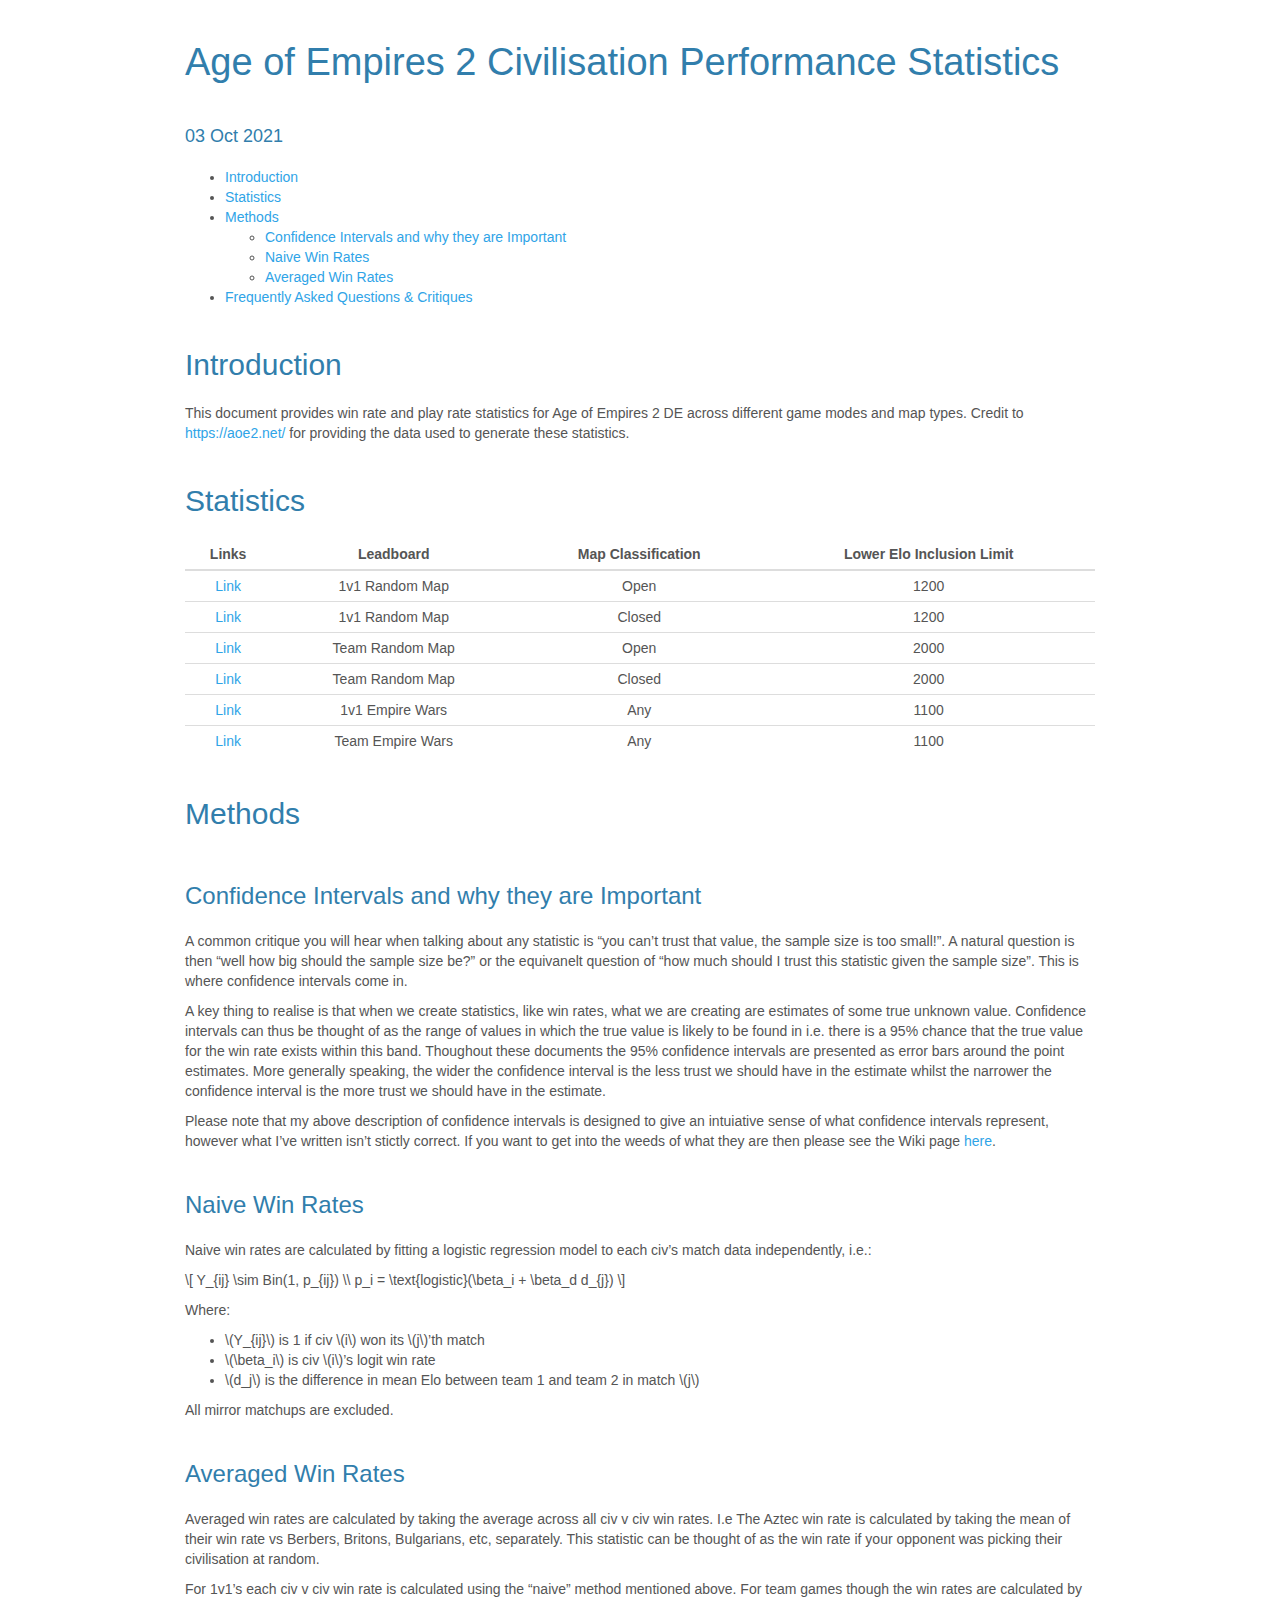
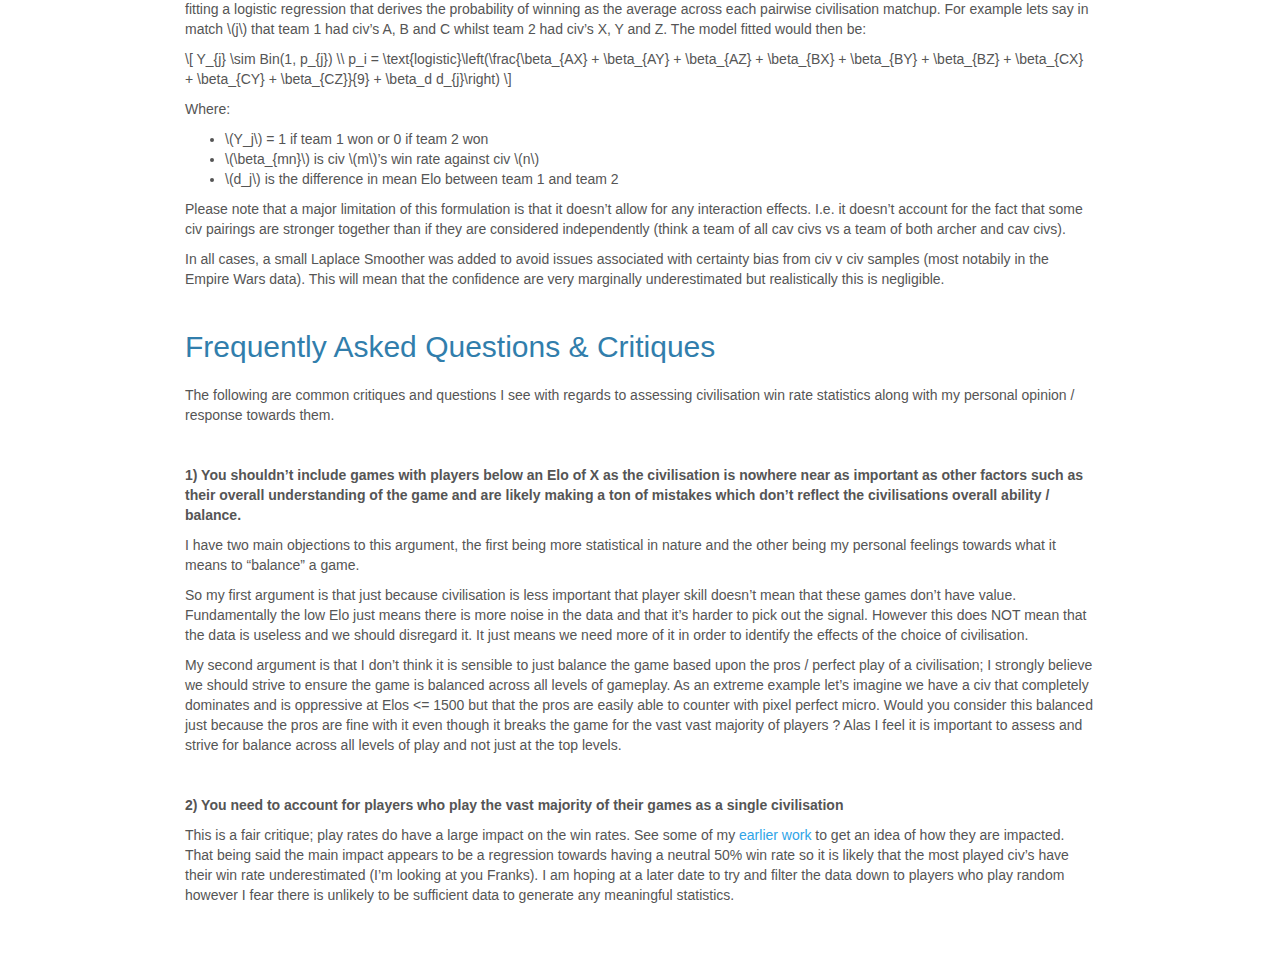
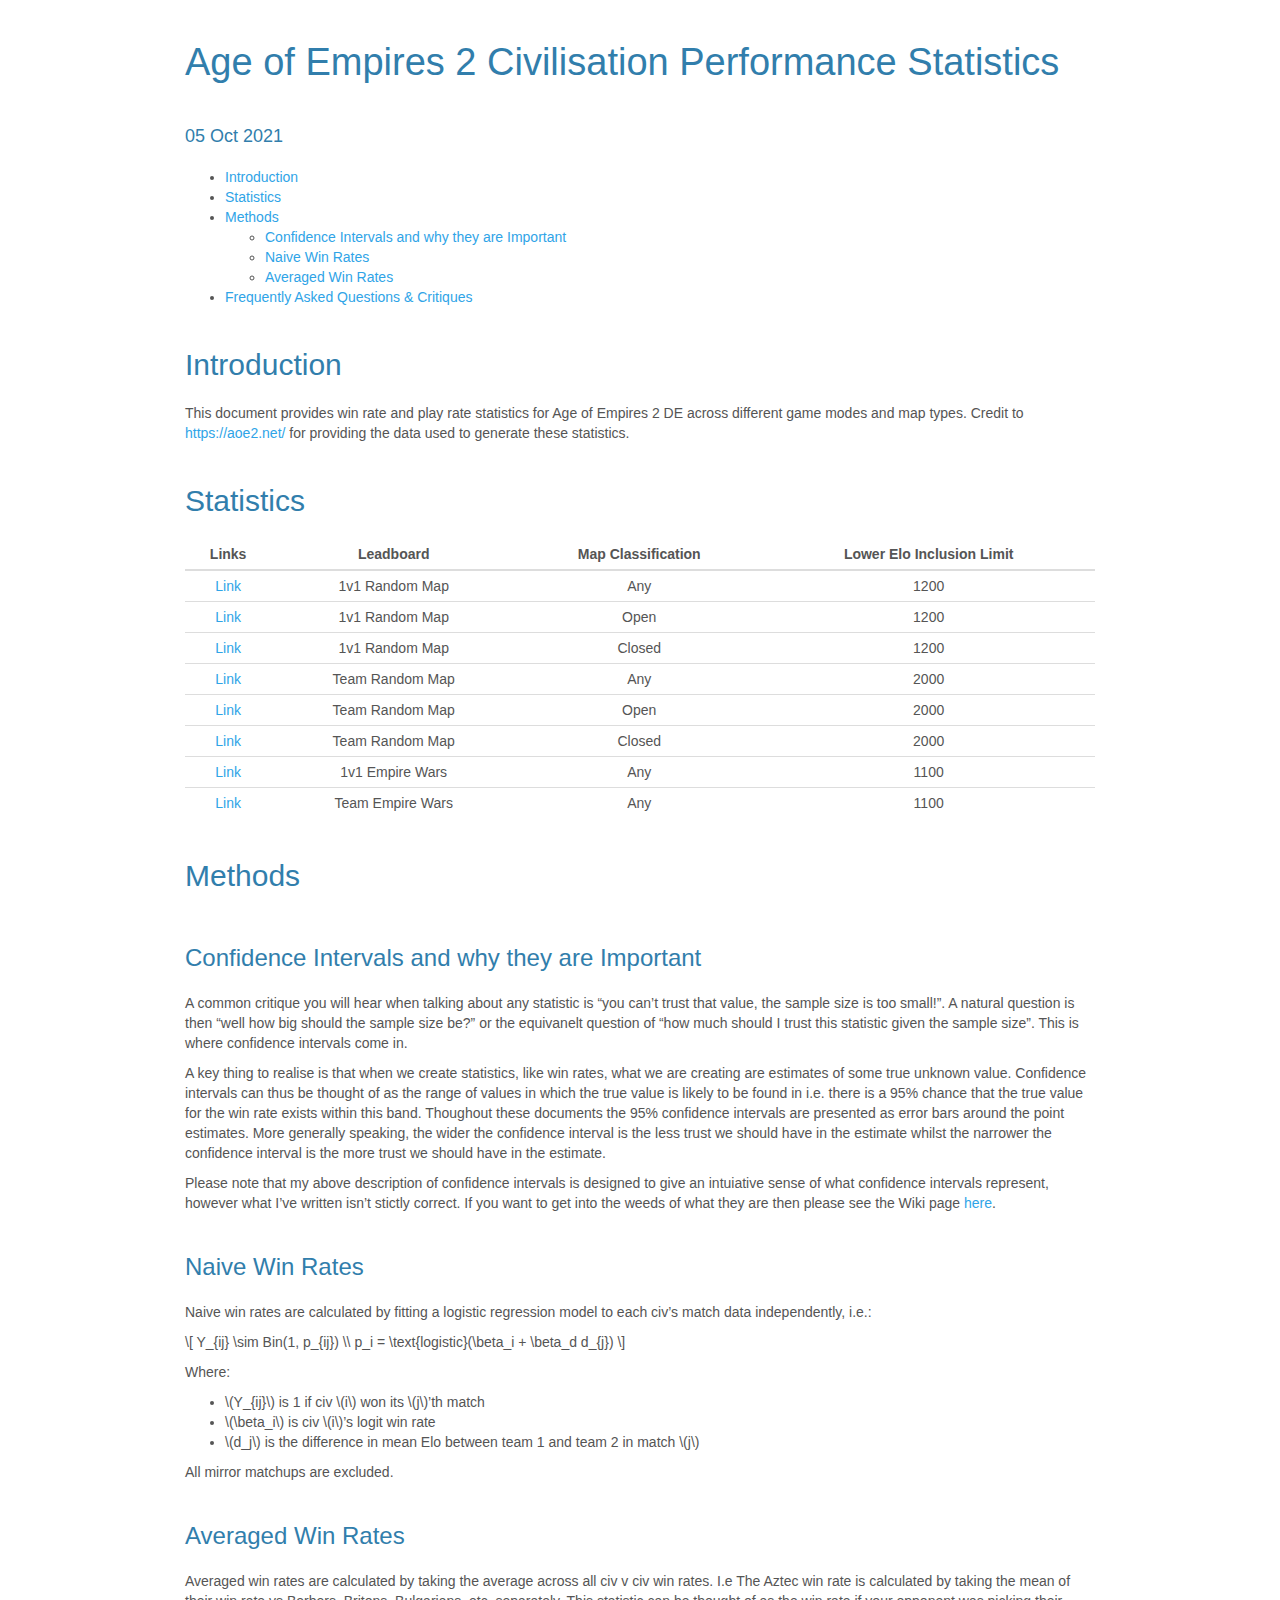
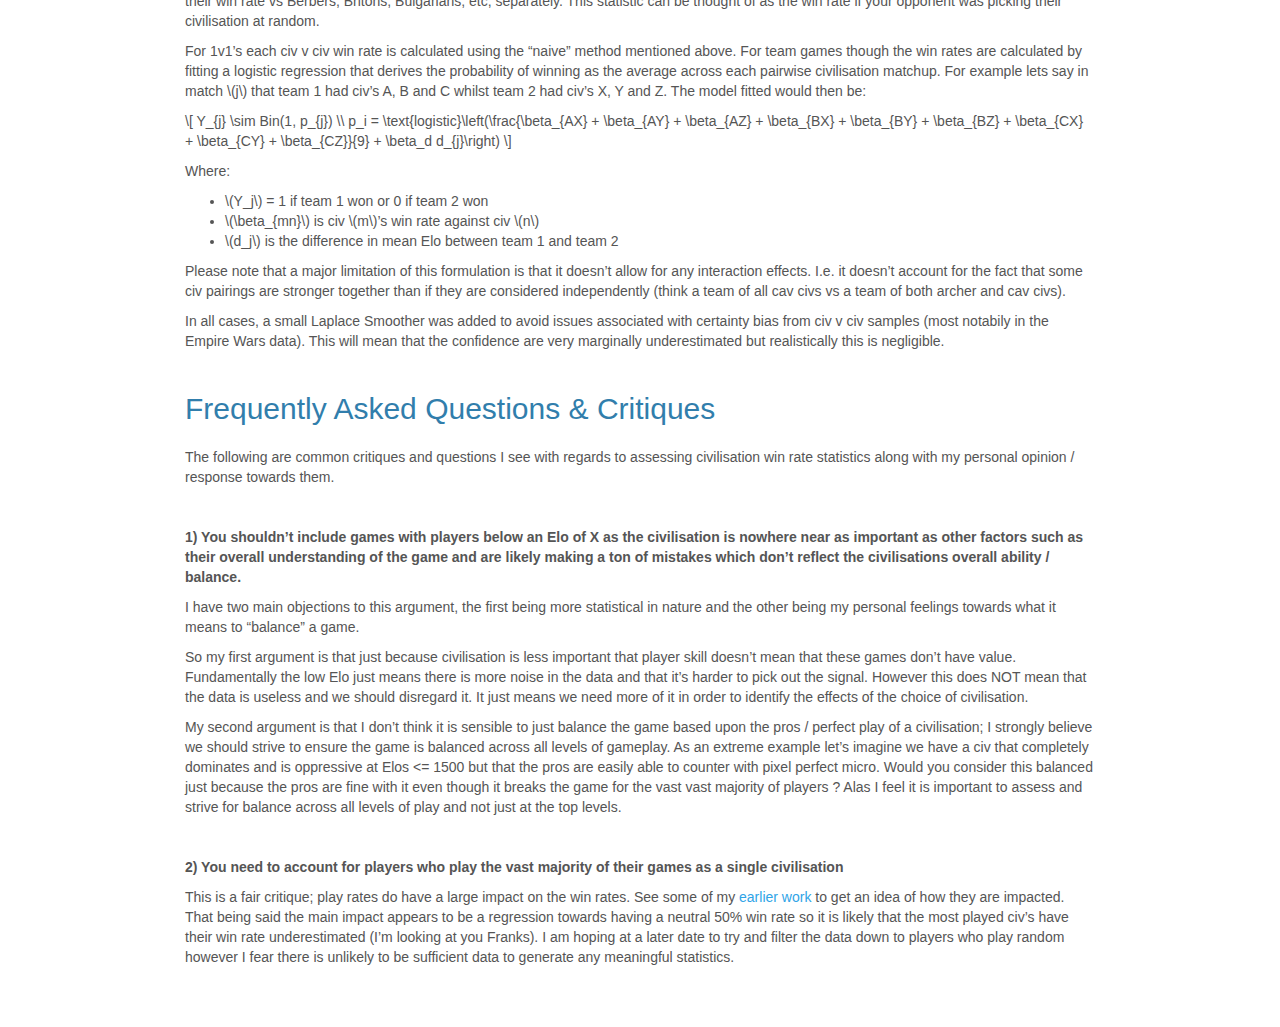
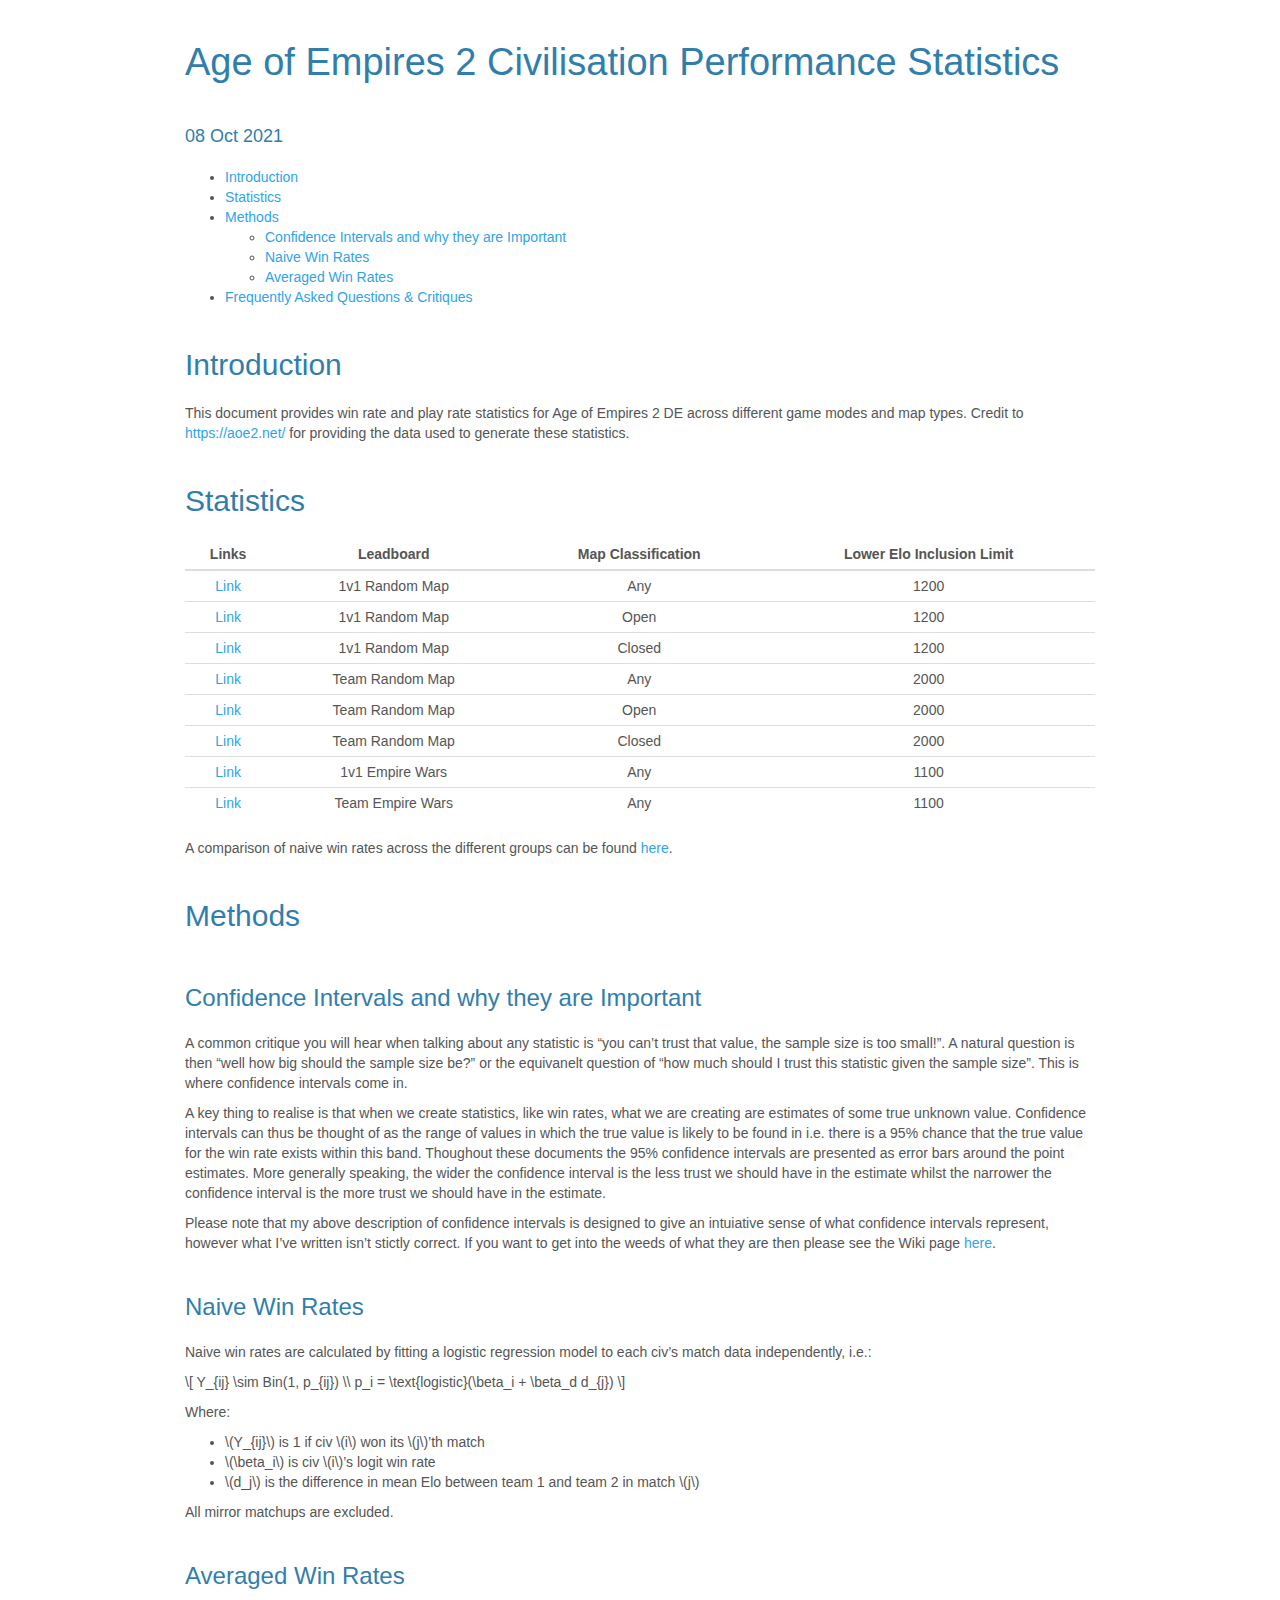
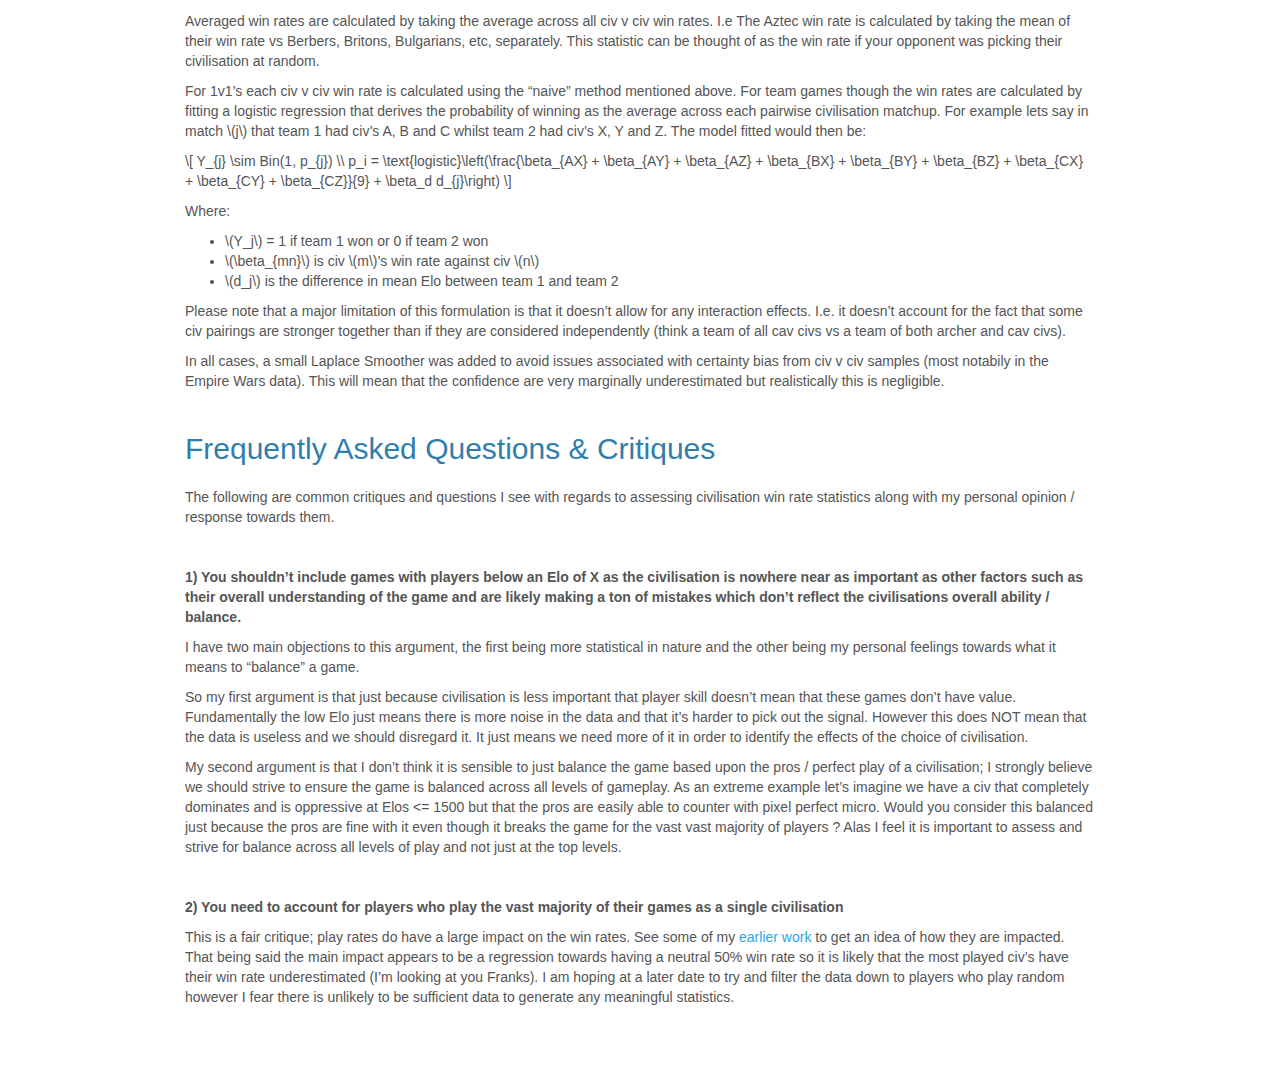
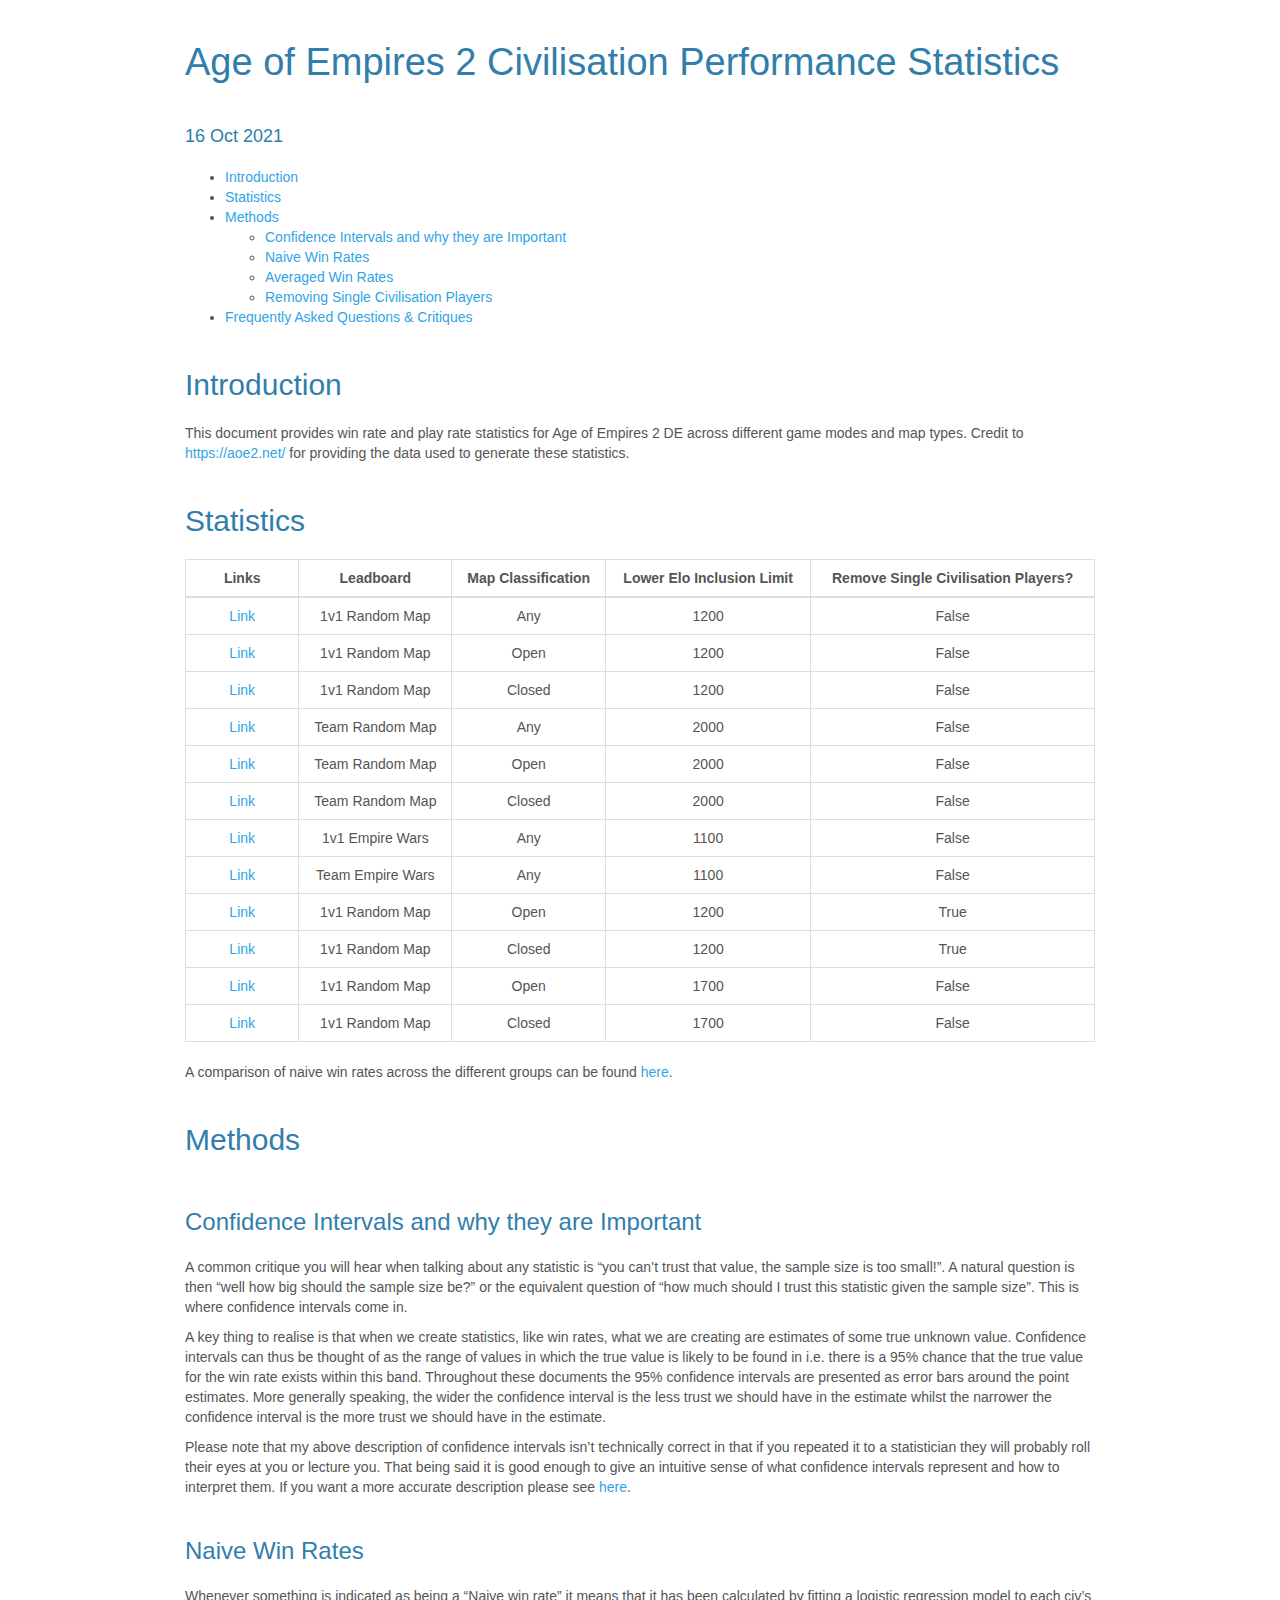
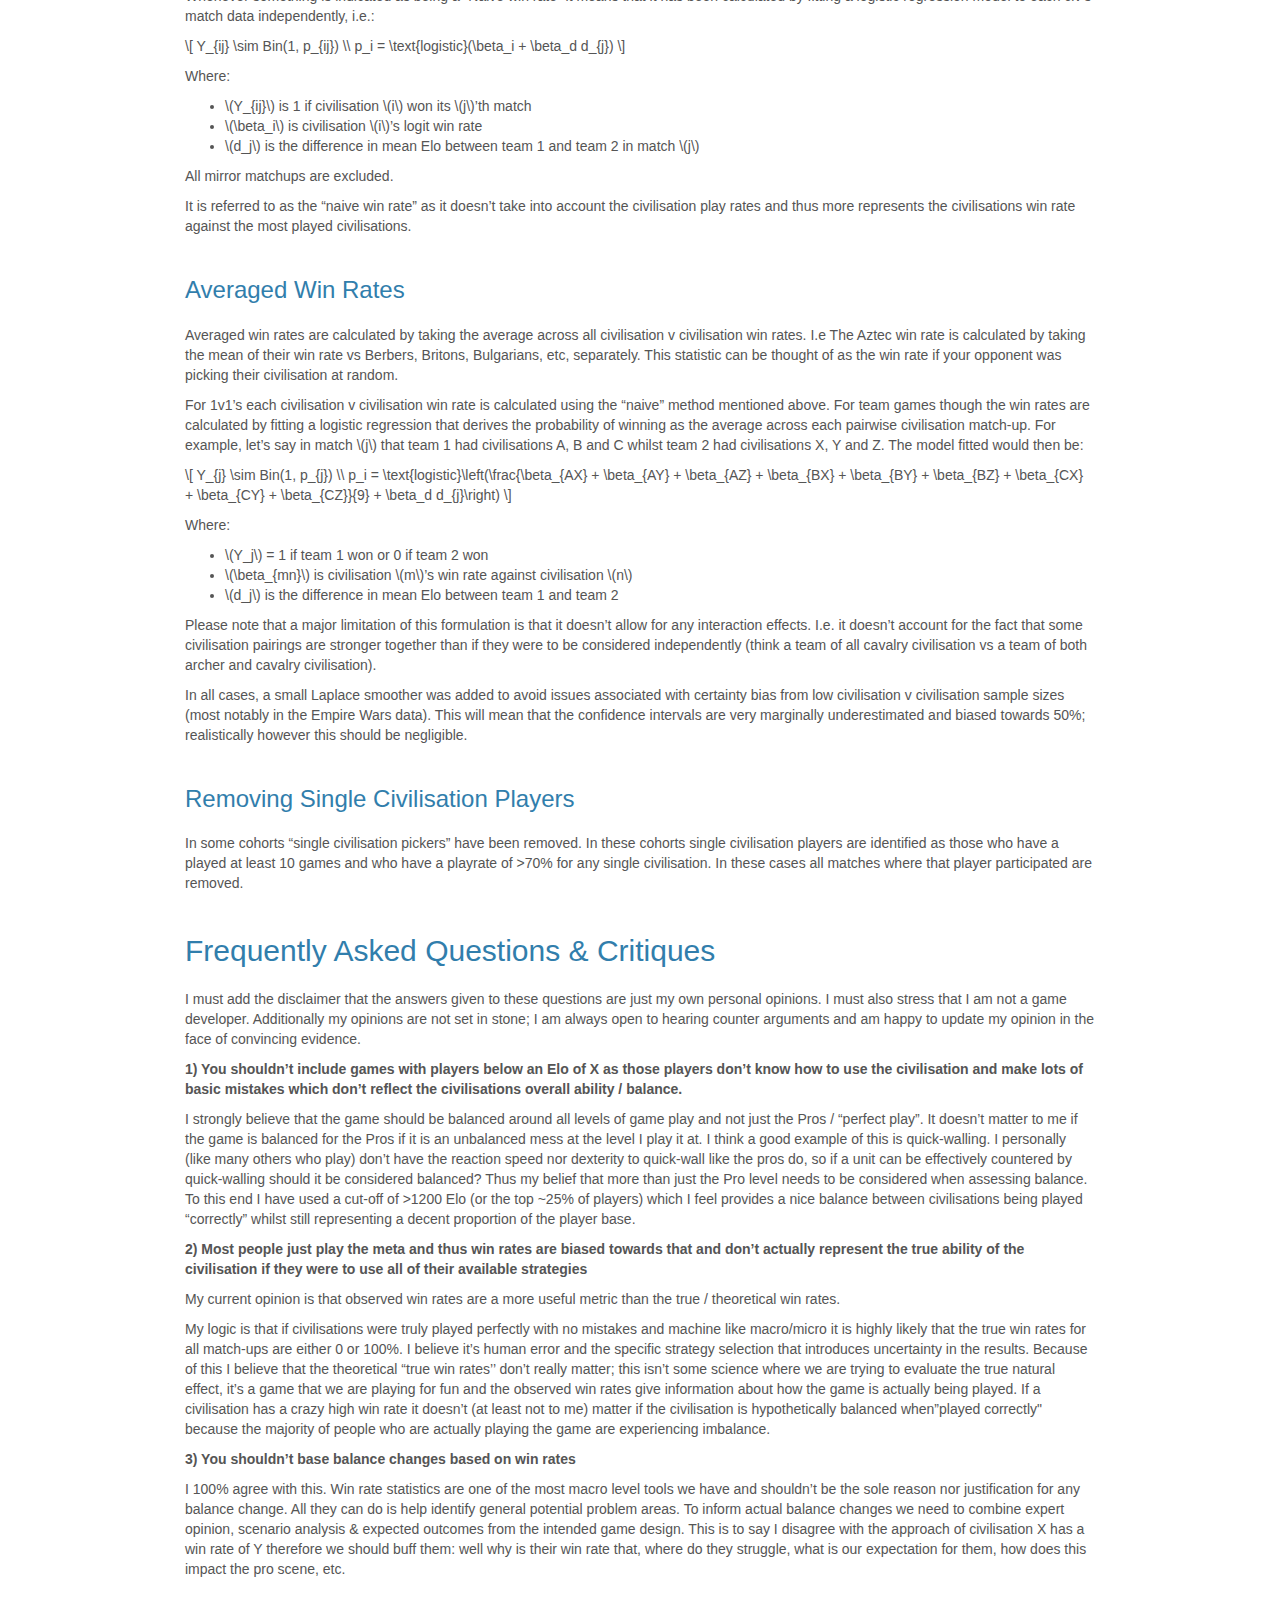
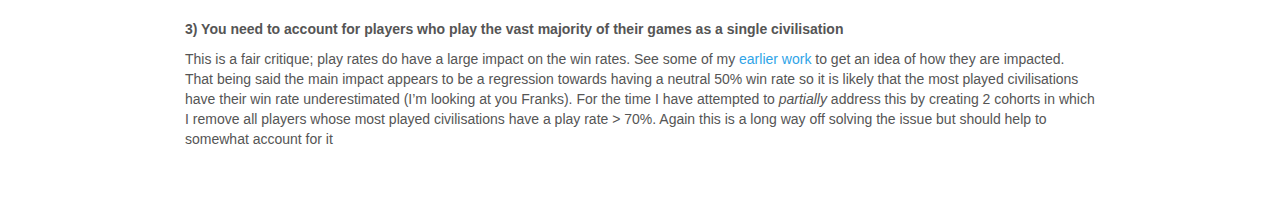
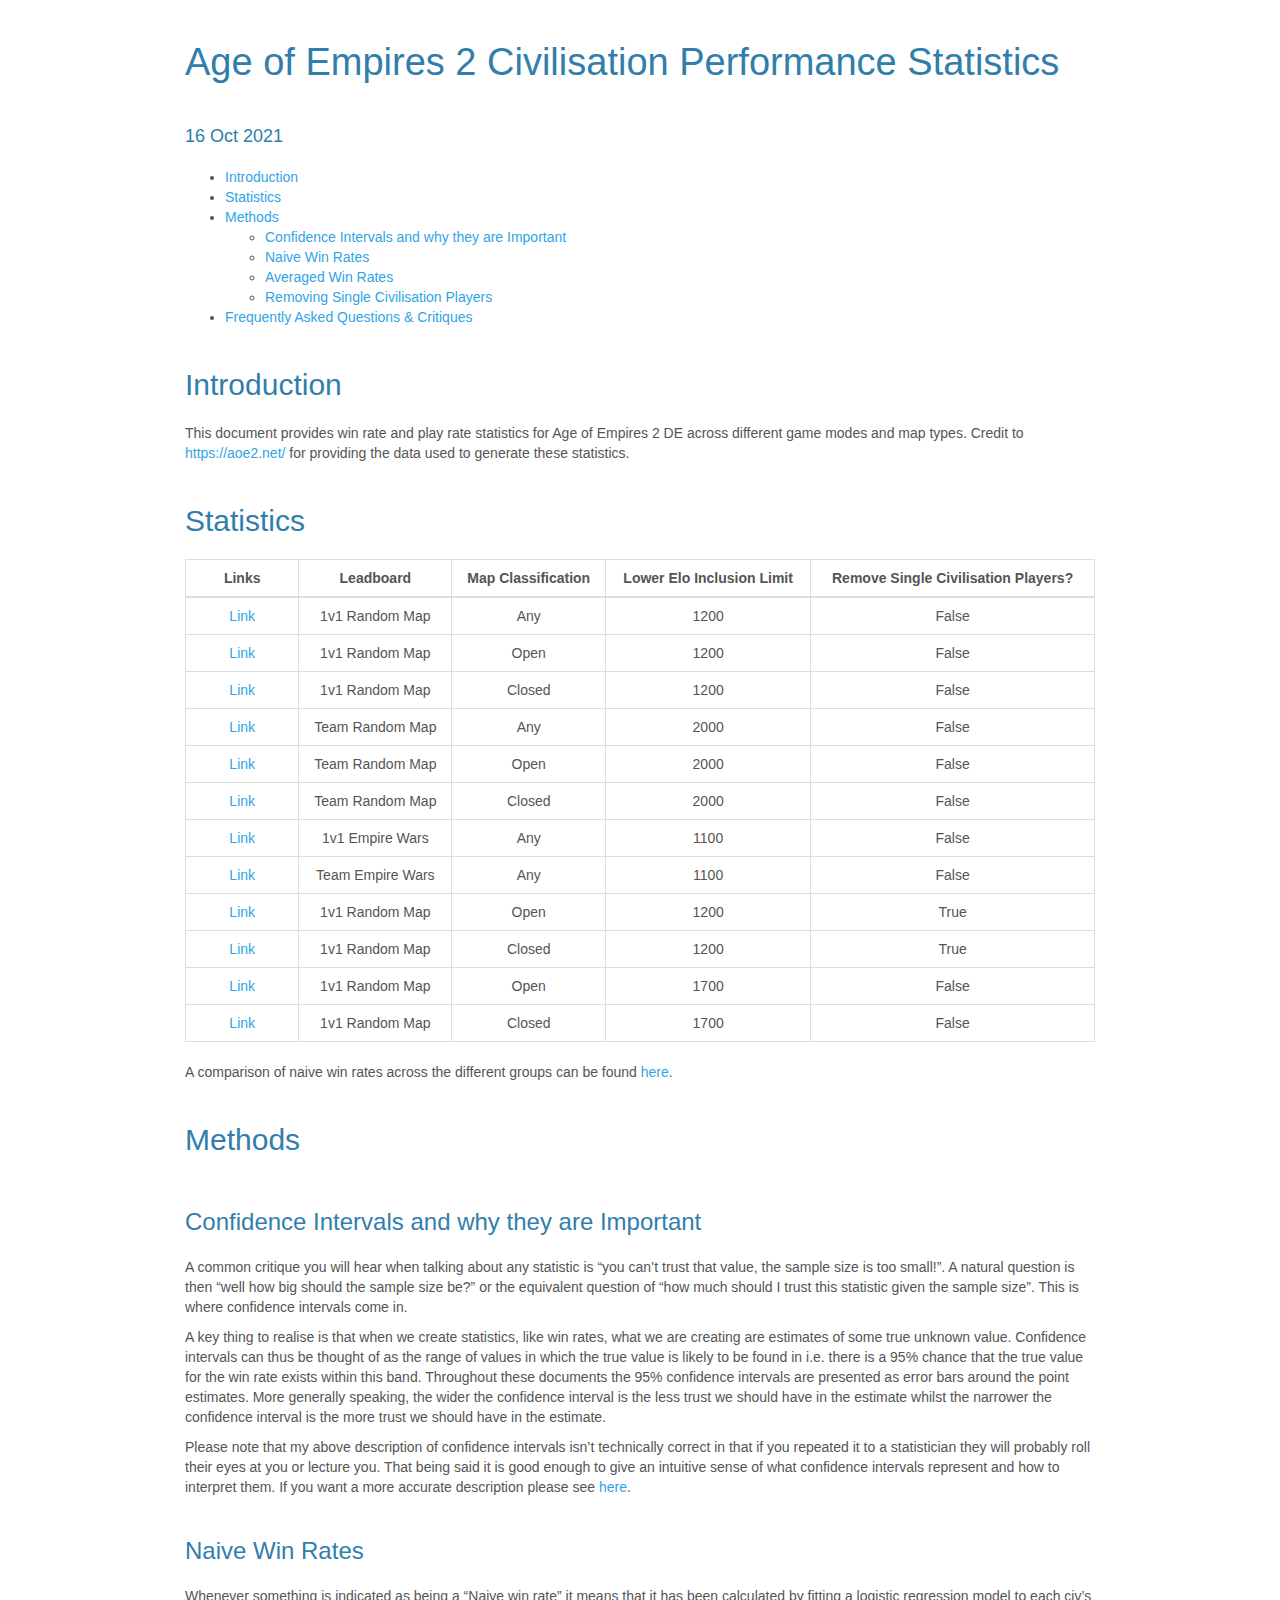
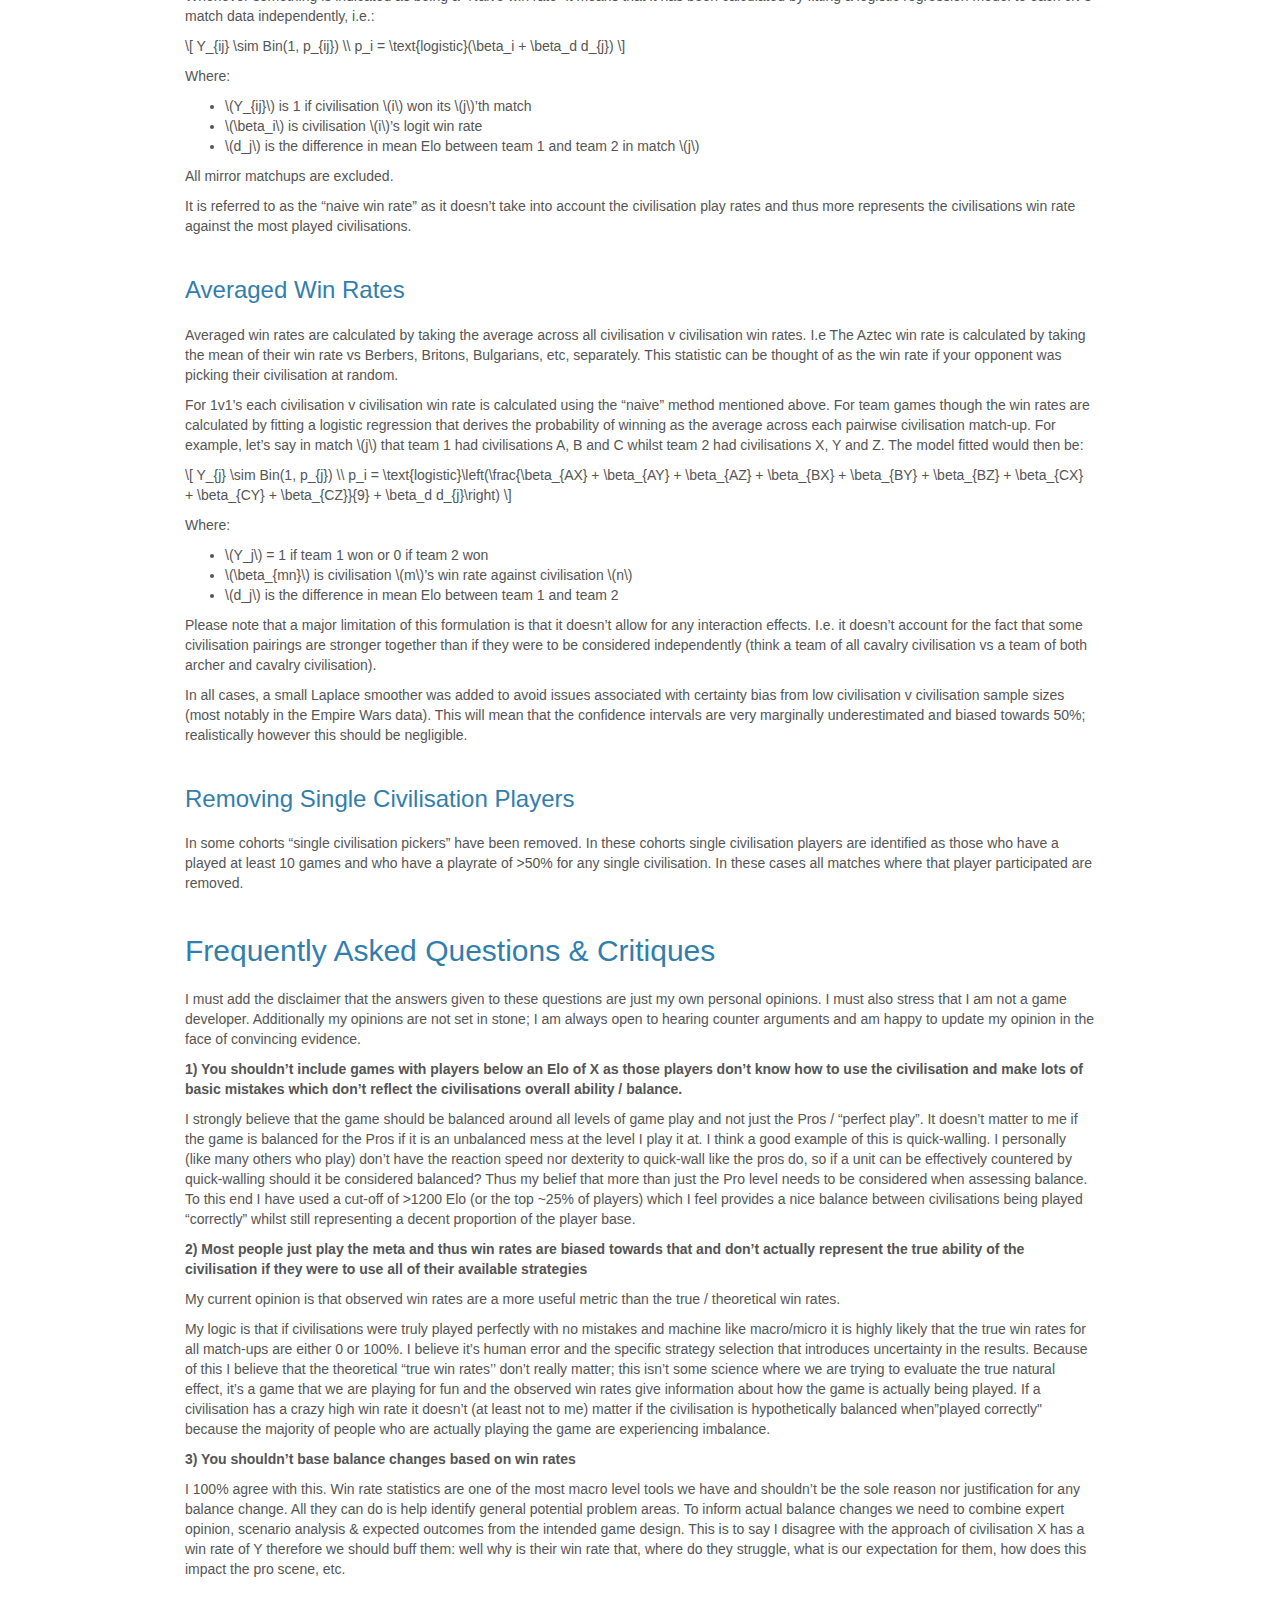
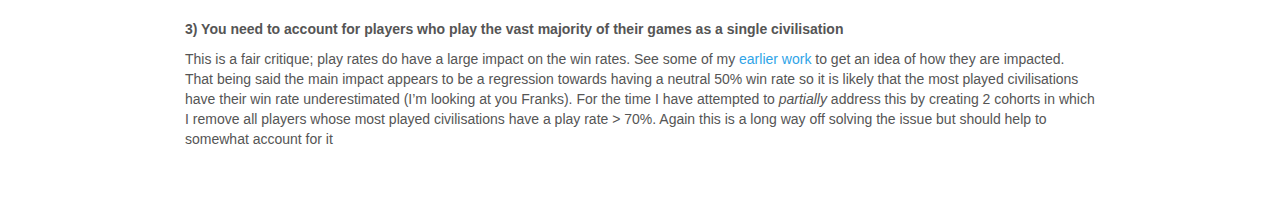
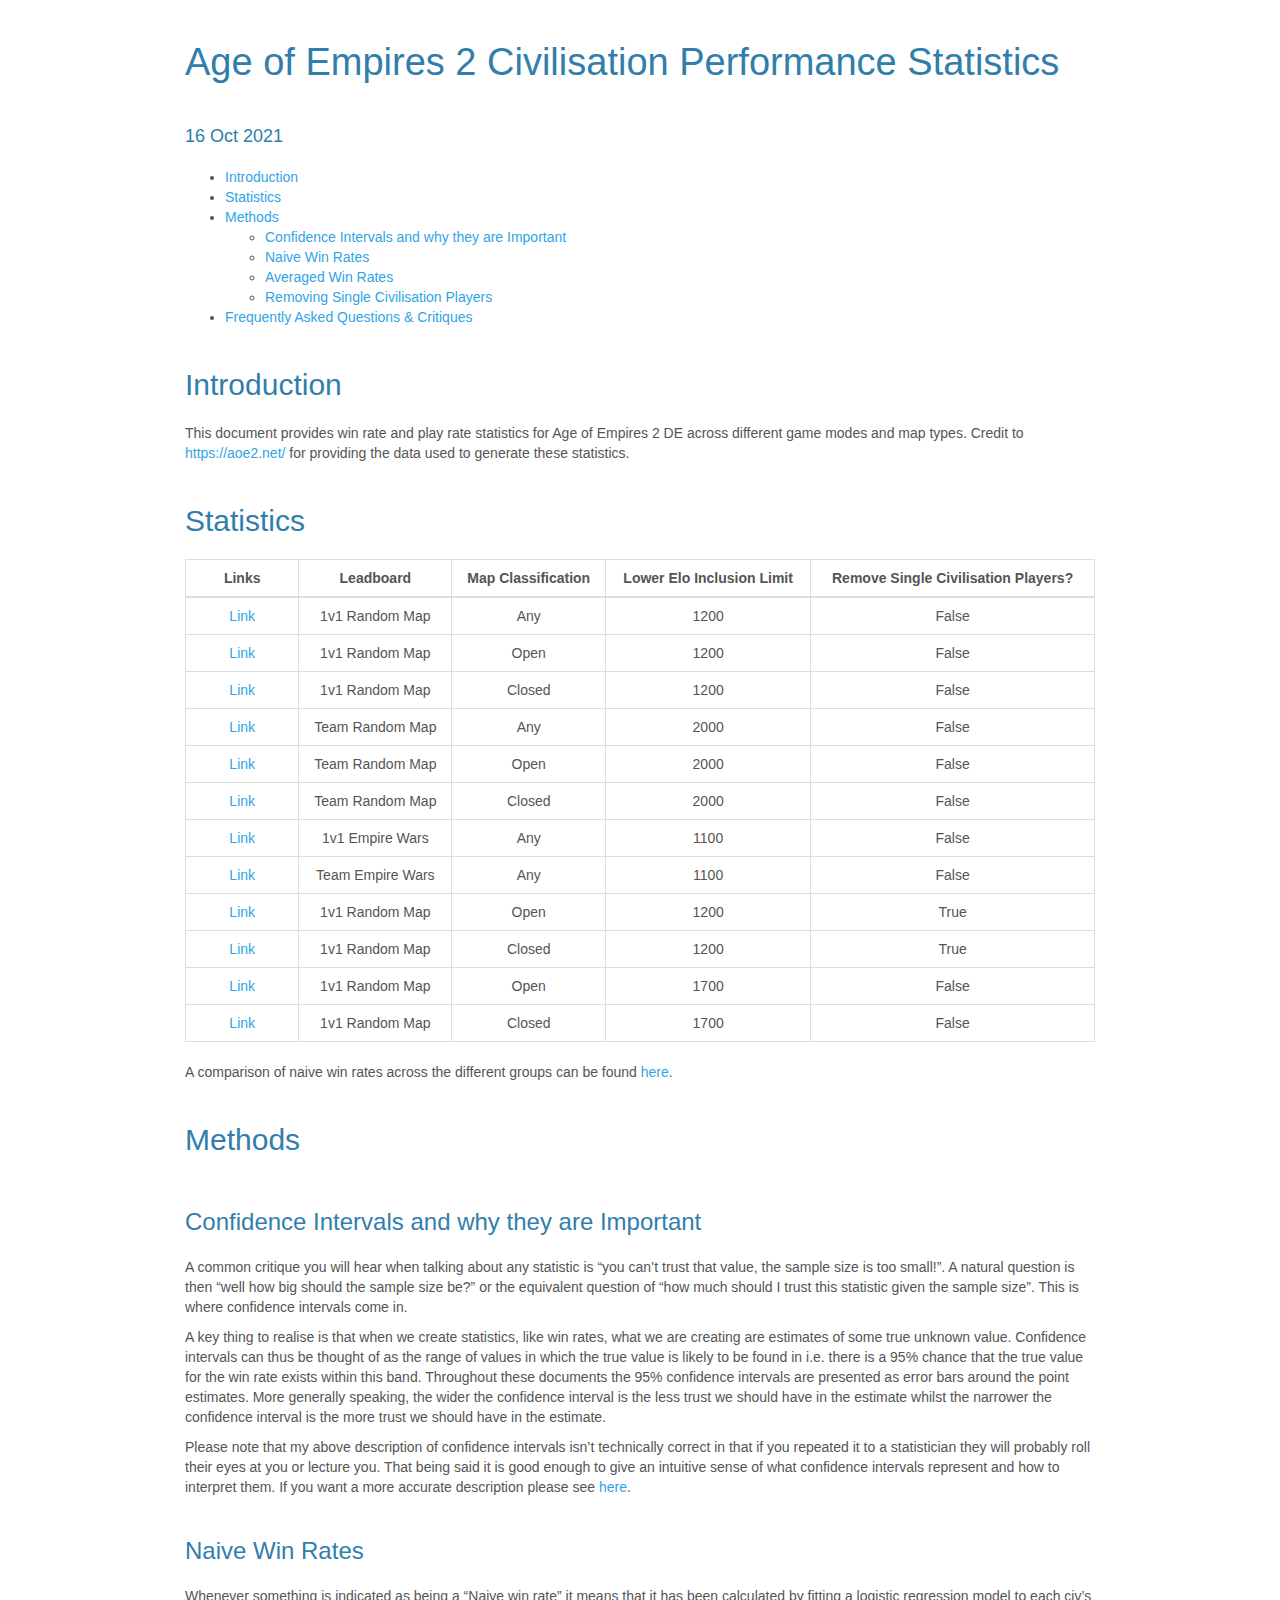
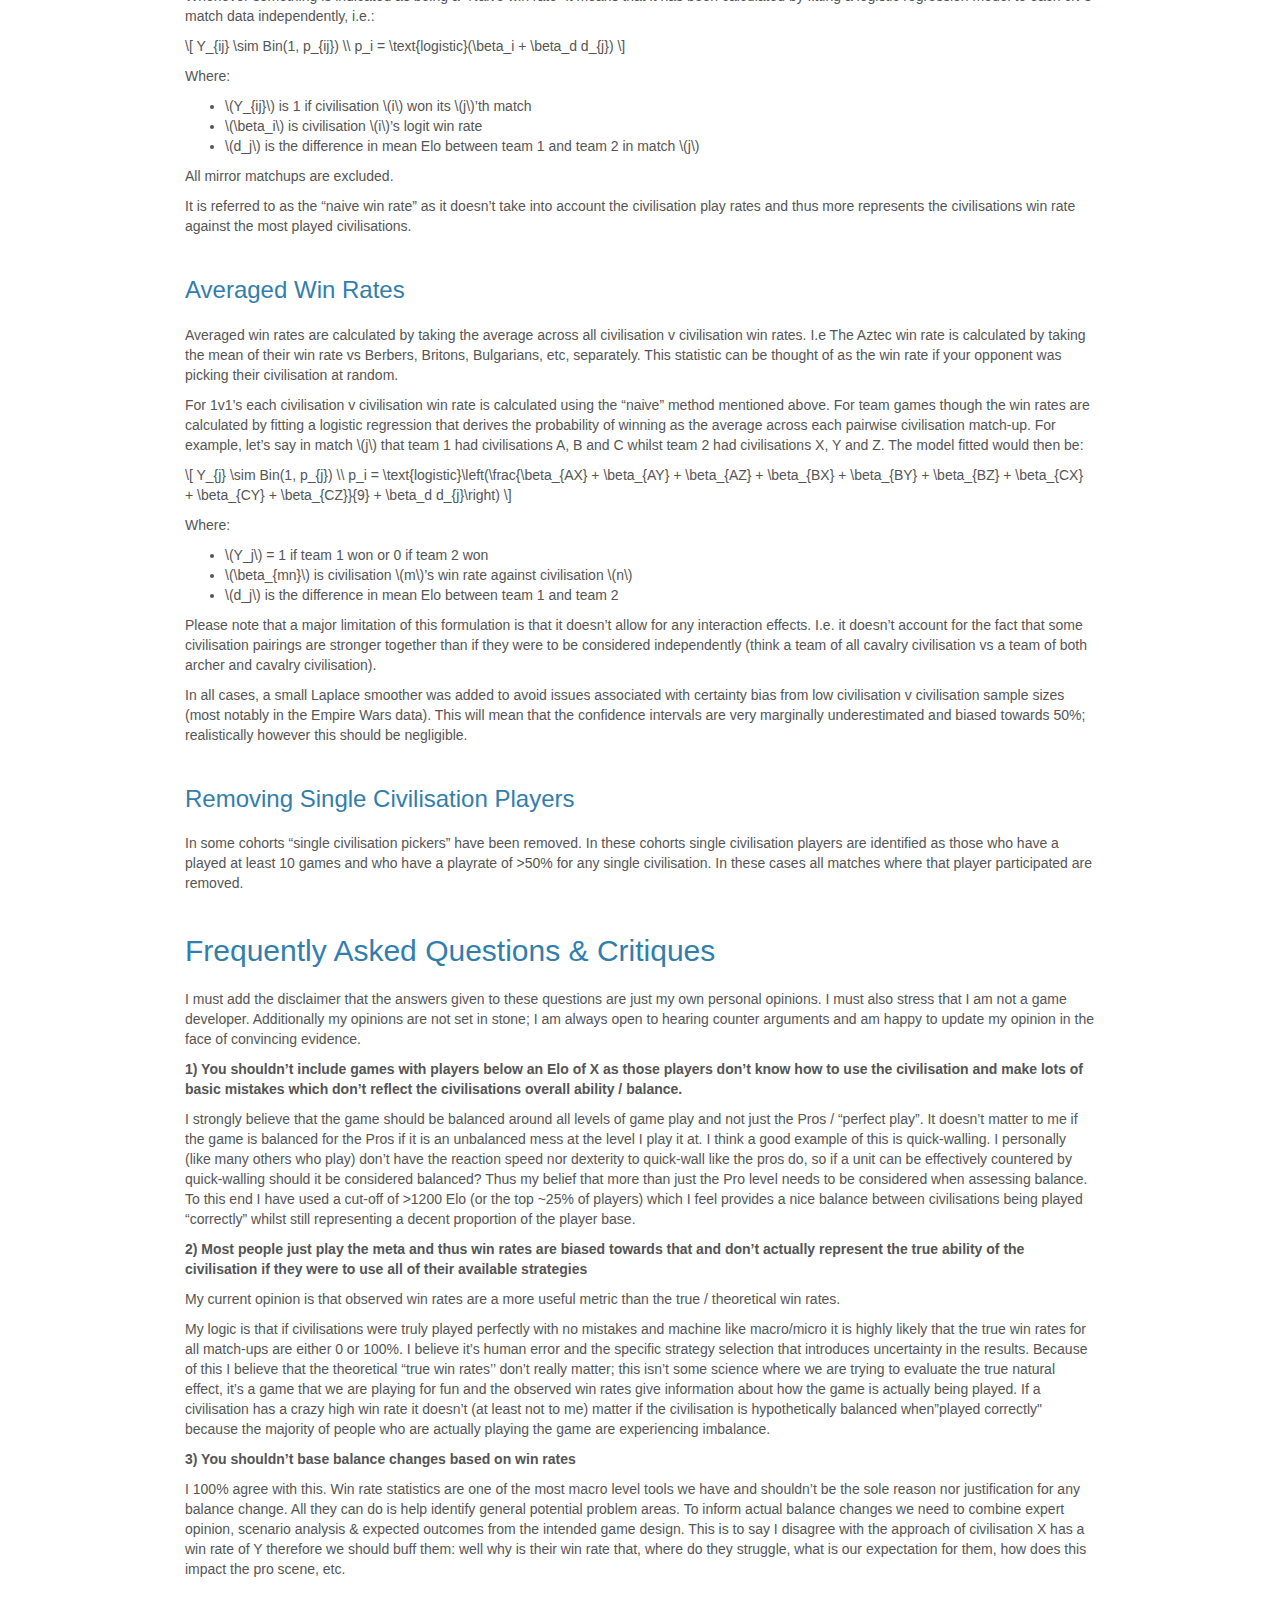
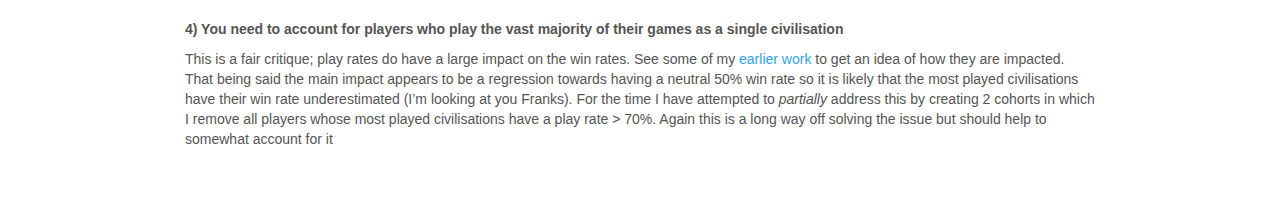
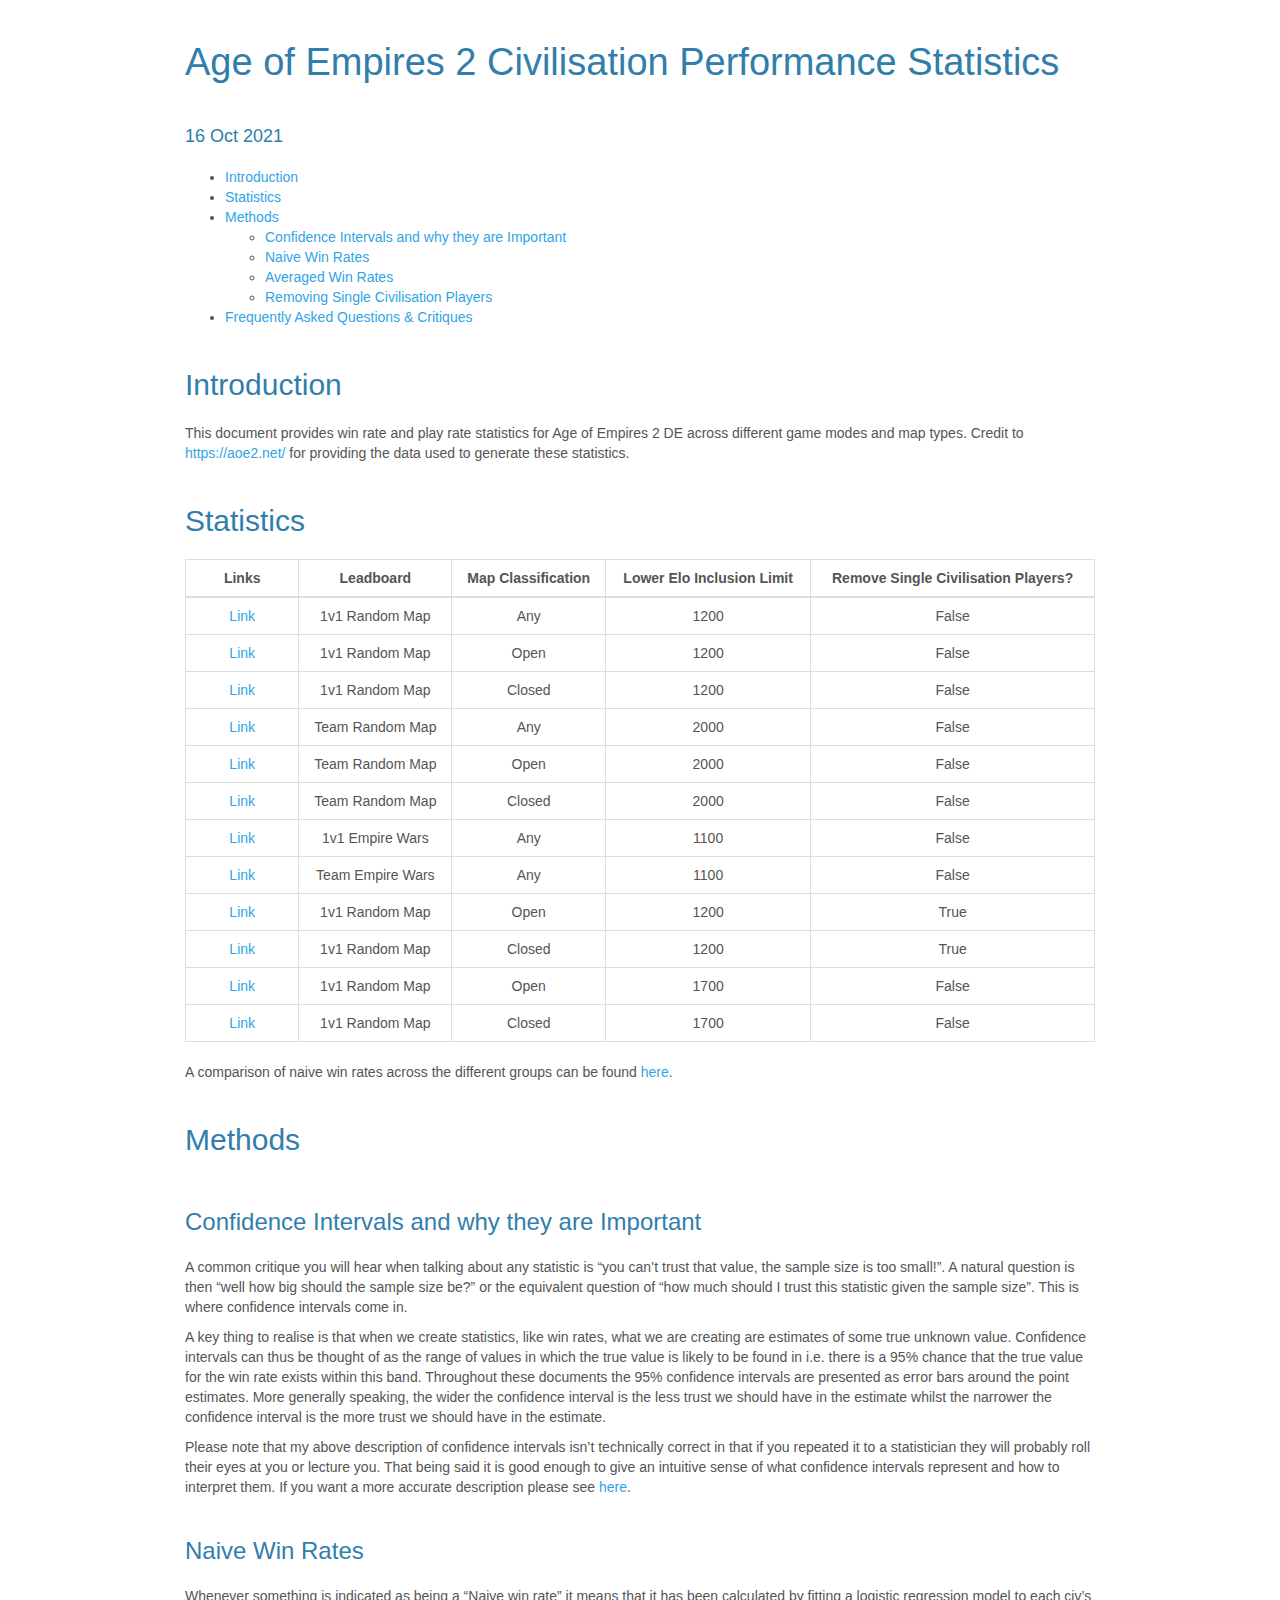
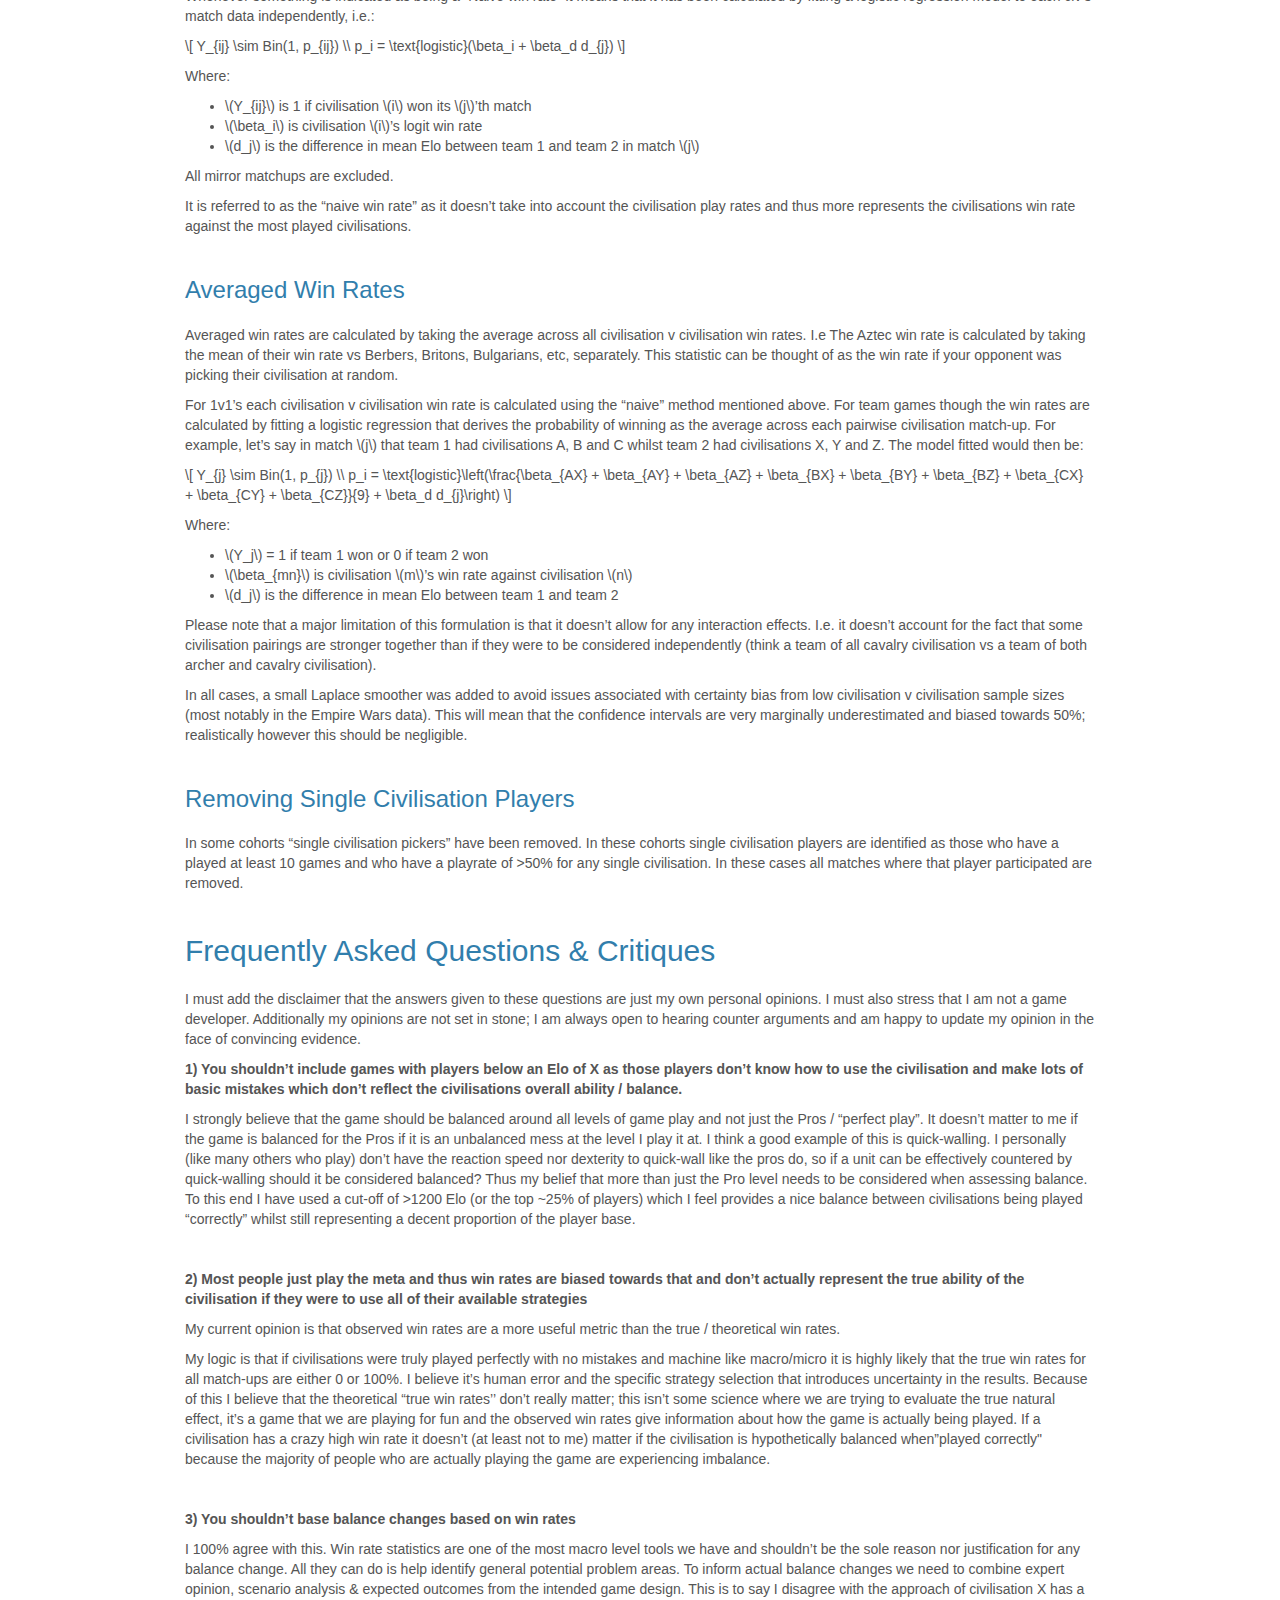
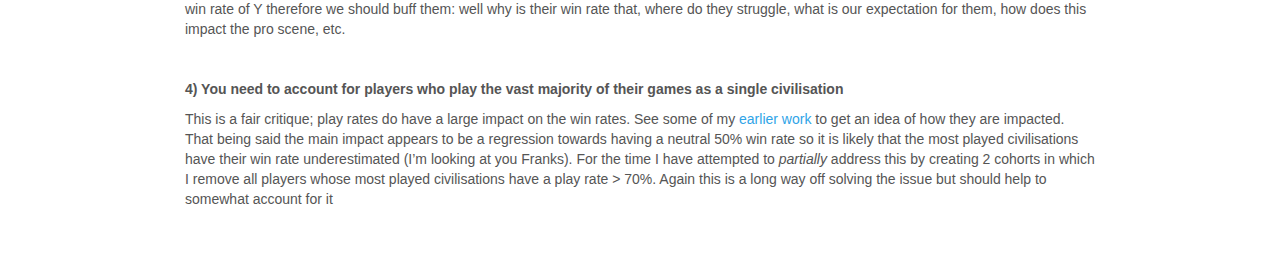
